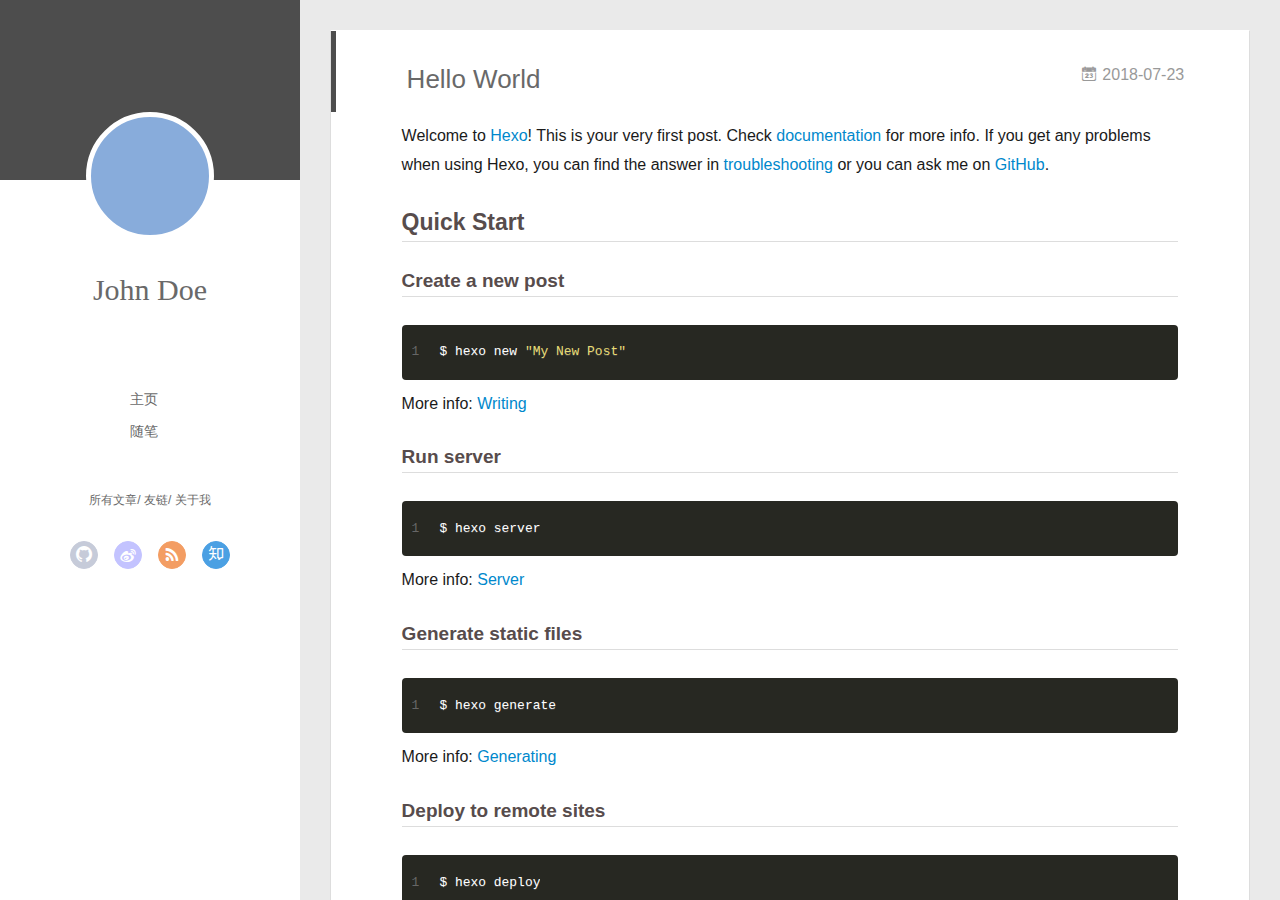
==== index.html @ 3bc2ef0d "Site updated: 2018-07-23 11:01:19" ====
<!DOCTYPE html>
<html>
<head>
  <meta charset="utf-8">
  
  <meta name="renderer" content="webkit">
  <meta http-equiv="X-UA-Compatible" content="IE=edge" >
  <link rel="dns-prefetch" href="http://yoursite.com">
  <title>Hexo</title>
  <meta name="viewport" content="width=device-width, initial-scale=1, maximum-scale=1">
  <meta property="og:type" content="website">
<meta property="og:title" content="Hexo">
<meta property="og:url" content="http://yoursite.com/index.html">
<meta property="og:site_name" content="Hexo">
<meta property="og:locale" content="default">
<meta name="twitter:card" content="summary">
<meta name="twitter:title" content="Hexo">
  
    <link rel="alternative" href="/atom.xml" title="Hexo" type="application/atom+xml">
  
  
    <link rel="icon" href="/favicon.png">
  
  <link rel="stylesheet" type="text/css" href="/./main.0cf68a.css">
  <style type="text/css">
  
    #container.show {
      background: linear-gradient(200deg,#a0cfe4,#e8c37e);
    }
  </style>
  

  

</head>

<body>
  <div id="container" q-class="show:isCtnShow">
    <canvas id="anm-canvas" class="anm-canvas"></canvas>
    <div class="left-col" q-class="show:isShow">
      
<div class="overlay" style="background: #4d4d4d"></div>
<div class="intrude-less">
	<header id="header" class="inner">
		<a href="/" class="profilepic">
			<img src="" class="js-avatar">
		</a>
		<hgroup>
		  <h1 class="header-author"><a href="/">John Doe</a></h1>
		</hgroup>
		

		<nav class="header-menu">
			<ul>
			
				<li><a href="/">主页</a></li>
	        
				<li><a href="/tags/随笔/">随笔</a></li>
	        
			</ul>
		</nav>
		<nav class="header-smart-menu">
    		
    			
    			<a q-on="click: openSlider(e, 'innerArchive')" href="javascript:void(0)">所有文章</a>
    			
            
    			
    			<a q-on="click: openSlider(e, 'friends')" href="javascript:void(0)">友链</a>
    			
            
    			
    			<a q-on="click: openSlider(e, 'aboutme')" href="javascript:void(0)">关于我</a>
    			
            
		</nav>
		<nav class="header-nav">
			<div class="social">
				
					<a class="github" target="_blank" href="#" title="github"><i class="icon-github"></i></a>
		        
					<a class="weibo" target="_blank" href="#" title="weibo"><i class="icon-weibo"></i></a>
		        
					<a class="rss" target="_blank" href="#" title="rss"><i class="icon-rss"></i></a>
		        
					<a class="zhihu" target="_blank" href="#" title="zhihu"><i class="icon-zhihu"></i></a>
		        
			</div>
		</nav>
	</header>		
</div>

    </div>
    <div class="mid-col" q-class="show:isShow,hide:isShow|isFalse">
      
<nav id="mobile-nav">
  	<div class="overlay js-overlay" style="background: #4d4d4d"></div>
	<div class="btnctn js-mobile-btnctn">
  		<div class="slider-trigger list" q-on="click: openSlider(e)"><i class="icon icon-sort"></i></div>
	</div>
	<div class="intrude-less">
		<header id="header" class="inner">
			<div class="profilepic">
				<img src="" class="js-avatar">
			</div>
			<hgroup>
			  <h1 class="header-author js-header-author">John Doe</h1>
			</hgroup>
			
			
			
				
			
				
			
			
			
			<nav class="header-nav">
				<div class="social">
					
						<a class="github" target="_blank" href="#" title="github"><i class="icon-github"></i></a>
			        
						<a class="weibo" target="_blank" href="#" title="weibo"><i class="icon-weibo"></i></a>
			        
						<a class="rss" target="_blank" href="#" title="rss"><i class="icon-rss"></i></a>
			        
						<a class="zhihu" target="_blank" href="#" title="zhihu"><i class="icon-zhihu"></i></a>
			        
				</div>
			</nav>

			<nav class="header-menu js-header-menu">
				<ul style="width: 50%">
				
				
					<li style="width: 50%"><a href="/">主页</a></li>
		        
					<li style="width: 50%"><a href="/tags/随笔/">随笔</a></li>
		        
				</ul>
			</nav>
		</header>				
	</div>
	<div class="mobile-mask" style="display:none" q-show="isShow"></div>
</nav>

      <div id="wrapper" class="body-wrap">
        <div class="menu-l">
          <div class="canvas-wrap">
            <canvas data-colors="#eaeaea" data-sectionHeight="100" data-contentId="js-content" id="myCanvas1" class="anm-canvas"></canvas>
          </div>
          <div id="js-content" class="content-ll">
            
  
    <article id="post-hello-world" class="article article-type-post  article-index" itemscope itemprop="blogPost">
  <div class="article-inner">
    
      <header class="article-header">
        
  
    <h1 itemprop="name">
      <a class="article-title" href="/2018/07/23/hello-world/">Hello World</a>
    </h1>
  

        
        <a href="/2018/07/23/hello-world/" class="archive-article-date">
  	<time datetime="2018-07-23T01:47:04.959Z" itemprop="datePublished"><i class="icon-calendar icon"></i>2018-07-23</time>
</a>
        
      </header>
    
    <div class="article-entry" itemprop="articleBody">
      
        <p>Welcome to <a href="https://hexo.io/" target="_blank" rel="noopener">Hexo</a>! This is your very first post. Check <a href="https://hexo.io/docs/" target="_blank" rel="noopener">documentation</a> for more info. If you get any problems when using Hexo, you can find the answer in <a href="https://hexo.io/docs/troubleshooting.html" target="_blank" rel="noopener">troubleshooting</a> or you can ask me on <a href="https://github.com/hexojs/hexo/issues" target="_blank" rel="noopener">GitHub</a>.</p>
<h2 id="Quick-Start"><a href="#Quick-Start" class="headerlink" title="Quick Start"></a>Quick Start</h2><h3 id="Create-a-new-post"><a href="#Create-a-new-post" class="headerlink" title="Create a new post"></a>Create a new post</h3><figure class="highlight bash"><table><tr><td class="gutter"><pre><span class="line">1</span><br></pre></td><td class="code"><pre><span class="line">$ hexo new <span class="string">"My New Post"</span></span><br></pre></td></tr></table></figure>
<p>More info: <a href="https://hexo.io/docs/writing.html" target="_blank" rel="noopener">Writing</a></p>
<h3 id="Run-server"><a href="#Run-server" class="headerlink" title="Run server"></a>Run server</h3><figure class="highlight bash"><table><tr><td class="gutter"><pre><span class="line">1</span><br></pre></td><td class="code"><pre><span class="line">$ hexo server</span><br></pre></td></tr></table></figure>
<p>More info: <a href="https://hexo.io/docs/server.html" target="_blank" rel="noopener">Server</a></p>
<h3 id="Generate-static-files"><a href="#Generate-static-files" class="headerlink" title="Generate static files"></a>Generate static files</h3><figure class="highlight bash"><table><tr><td class="gutter"><pre><span class="line">1</span><br></pre></td><td class="code"><pre><span class="line">$ hexo generate</span><br></pre></td></tr></table></figure>
<p>More info: <a href="https://hexo.io/docs/generating.html" target="_blank" rel="noopener">Generating</a></p>
<h3 id="Deploy-to-remote-sites"><a href="#Deploy-to-remote-sites" class="headerlink" title="Deploy to remote sites"></a>Deploy to remote sites</h3><figure class="highlight bash"><table><tr><td class="gutter"><pre><span class="line">1</span><br></pre></td><td class="code"><pre><span class="line">$ hexo deploy</span><br></pre></td></tr></table></figure>
<p>More info: <a href="https://hexo.io/docs/deployment.html" target="_blank" rel="noopener">Deployment</a></p>

      

      
    </div>
    <div class="article-info article-info-index">
      
      
      

      
        <p class="article-more-link">
          <a class="article-more-a" href="/2018/07/23/hello-world/">展开全文 >></a>
        </p>
      

      
      <div class="clearfix"></div>
    </div>
  </div>
</article>

<aside class="wrap-side-operation">
    <div class="mod-side-operation">
        
        <div class="jump-container" id="js-jump-container" style="display:none;">
            <a href="javascript:void(0)" class="mod-side-operation__jump-to-top">
                <i class="icon-font icon-back"></i>
            </a>
            <div id="js-jump-plan-container" class="jump-plan-container" style="top: -11px;">
                <i class="icon-font icon-plane jump-plane"></i>
            </div>
        </div>
        
        
    </div>
</aside>




  
  


          </div>
        </div>
      </div>
      <footer id="footer">
  <div class="outer">
    <div id="footer-info">
    	<div class="footer-left">
    		&copy; 2018 John Doe
    	</div>
      	<div class="footer-right">
      		<a href="http://hexo.io/" target="_blank">Hexo</a>  Theme <a href="https://github.com/litten/hexo-theme-yilia" target="_blank">Yilia</a> by Litten
      	</div>
    </div>
  </div>
</footer>
    </div>
    <script>
	var yiliaConfig = {
		mathjax: false,
		isHome: true,
		isPost: false,
		isArchive: false,
		isTag: false,
		isCategory: false,
		open_in_new: false,
		toc_hide_index: true,
		root: "/",
		innerArchive: true,
		showTags: false
	}
</script>

<script>!function(t){function n(e){if(r[e])return r[e].exports;var i=r[e]={exports:{},id:e,loaded:!1};return t[e].call(i.exports,i,i.exports,n),i.loaded=!0,i.exports}var r={};n.m=t,n.c=r,n.p="./",n(0)}([function(t,n,r){r(195),t.exports=r(191)},function(t,n,r){var e=r(3),i=r(52),o=r(27),u=r(28),c=r(53),f="prototype",a=function(t,n,r){var s,l,h,v,p=t&a.F,d=t&a.G,y=t&a.S,g=t&a.P,b=t&a.B,m=d?e:y?e[n]||(e[n]={}):(e[n]||{})[f],x=d?i:i[n]||(i[n]={}),w=x[f]||(x[f]={});d&&(r=n);for(s in r)l=!p&&m&&void 0!==m[s],h=(l?m:r)[s],v=b&&l?c(h,e):g&&"function"==typeof h?c(Function.call,h):h,m&&u(m,s,h,t&a.U),x[s]!=h&&o(x,s,v),g&&w[s]!=h&&(w[s]=h)};e.core=i,a.F=1,a.G=2,a.S=4,a.P=8,a.B=16,a.W=32,a.U=64,a.R=128,t.exports=a},function(t,n,r){var e=r(6);t.exports=function(t){if(!e(t))throw TypeError(t+" is not an object!");return t}},function(t,n){var r=t.exports="undefined"!=typeof window&&window.Math==Math?window:"undefined"!=typeof self&&self.Math==Math?self:Function("return this")();"number"==typeof __g&&(__g=r)},function(t,n){t.exports=function(t){try{return!!t()}catch(t){return!0}}},function(t,n){var r=t.exports="undefined"!=typeof window&&window.Math==Math?window:"undefined"!=typeof self&&self.Math==Math?self:Function("return this")();"number"==typeof __g&&(__g=r)},function(t,n){t.exports=function(t){return"object"==typeof t?null!==t:"function"==typeof t}},function(t,n,r){var e=r(126)("wks"),i=r(76),o=r(3).Symbol,u="function"==typeof o;(t.exports=function(t){return e[t]||(e[t]=u&&o[t]||(u?o:i)("Symbol."+t))}).store=e},function(t,n){var r={}.hasOwnProperty;t.exports=function(t,n){return r.call(t,n)}},function(t,n,r){var e=r(94),i=r(33);t.exports=function(t){return e(i(t))}},function(t,n,r){t.exports=!r(4)(function(){return 7!=Object.defineProperty({},"a",{get:function(){return 7}}).a})},function(t,n,r){var e=r(2),i=r(167),o=r(50),u=Object.defineProperty;n.f=r(10)?Object.defineProperty:function(t,n,r){if(e(t),n=o(n,!0),e(r),i)try{return u(t,n,r)}catch(t){}if("get"in r||"set"in r)throw TypeError("Accessors not supported!");return"value"in r&&(t[n]=r.value),t}},function(t,n,r){t.exports=!r(18)(function(){return 7!=Object.defineProperty({},"a",{get:function(){return 7}}).a})},function(t,n,r){var e=r(14),i=r(22);t.exports=r(12)?function(t,n,r){return e.f(t,n,i(1,r))}:function(t,n,r){return t[n]=r,t}},function(t,n,r){var e=r(20),i=r(58),o=r(42),u=Object.defineProperty;n.f=r(12)?Object.defineProperty:function(t,n,r){if(e(t),n=o(n,!0),e(r),i)try{return u(t,n,r)}catch(t){}if("get"in r||"set"in r)throw TypeError("Accessors not supported!");return"value"in r&&(t[n]=r.value),t}},function(t,n,r){var e=r(40)("wks"),i=r(23),o=r(5).Symbol,u="function"==typeof o;(t.exports=function(t){return e[t]||(e[t]=u&&o[t]||(u?o:i)("Symbol."+t))}).store=e},function(t,n,r){var e=r(67),i=Math.min;t.exports=function(t){return t>0?i(e(t),9007199254740991):0}},function(t,n,r){var e=r(46);t.exports=function(t){return Object(e(t))}},function(t,n){t.exports=function(t){try{return!!t()}catch(t){return!0}}},function(t,n,r){var e=r(63),i=r(34);t.exports=Object.keys||function(t){return e(t,i)}},function(t,n,r){var e=r(21);t.exports=function(t){if(!e(t))throw TypeError(t+" is not an object!");return t}},function(t,n){t.exports=function(t){return"object"==typeof t?null!==t:"function"==typeof t}},function(t,n){t.exports=function(t,n){return{enumerable:!(1&t),configurable:!(2&t),writable:!(4&t),value:n}}},function(t,n){var r=0,e=Math.random();t.exports=function(t){return"Symbol(".concat(void 0===t?"":t,")_",(++r+e).toString(36))}},function(t,n){var r={}.hasOwnProperty;t.exports=function(t,n){return r.call(t,n)}},function(t,n){var r=t.exports={version:"2.4.0"};"number"==typeof __e&&(__e=r)},function(t,n){t.exports=function(t){if("function"!=typeof t)throw TypeError(t+" is not a function!");return t}},function(t,n,r){var e=r(11),i=r(66);t.exports=r(10)?function(t,n,r){return e.f(t,n,i(1,r))}:function(t,n,r){return t[n]=r,t}},function(t,n,r){var e=r(3),i=r(27),o=r(24),u=r(76)("src"),c="toString",f=Function[c],a=(""+f).split(c);r(52).inspectSource=function(t){return f.call(t)},(t.exports=function(t,n,r,c){var f="function"==typeof r;f&&(o(r,"name")||i(r,"name",n)),t[n]!==r&&(f&&(o(r,u)||i(r,u,t[n]?""+t[n]:a.join(String(n)))),t===e?t[n]=r:c?t[n]?t[n]=r:i(t,n,r):(delete t[n],i(t,n,r)))})(Function.prototype,c,function(){return"function"==typeof this&&this[u]||f.call(this)})},function(t,n,r){var e=r(1),i=r(4),o=r(46),u=function(t,n,r,e){var i=String(o(t)),u="<"+n;return""!==r&&(u+=" "+r+'="'+String(e).replace(/"/g,"&quot;")+'"'),u+">"+i+"</"+n+">"};t.exports=function(t,n){var r={};r[t]=n(u),e(e.P+e.F*i(function(){var n=""[t]('"');return n!==n.toLowerCase()||n.split('"').length>3}),"String",r)}},function(t,n,r){var e=r(115),i=r(46);t.exports=function(t){return e(i(t))}},function(t,n,r){var e=r(116),i=r(66),o=r(30),u=r(50),c=r(24),f=r(167),a=Object.getOwnPropertyDescriptor;n.f=r(10)?a:function(t,n){if(t=o(t),n=u(n,!0),f)try{return a(t,n)}catch(t){}if(c(t,n))return i(!e.f.call(t,n),t[n])}},function(t,n,r){var e=r(24),i=r(17),o=r(145)("IE_PROTO"),u=Object.prototype;t.exports=Object.getPrototypeOf||function(t){return t=i(t),e(t,o)?t[o]:"function"==typeof t.constructor&&t instanceof t.constructor?t.constructor.prototype:t instanceof Object?u:null}},function(t,n){t.exports=function(t){if(void 0==t)throw TypeError("Can't call method on  "+t);return t}},function(t,n){t.exports="constructor,hasOwnProperty,isPrototypeOf,propertyIsEnumerable,toLocaleString,toString,valueOf".split(",")},function(t,n){t.exports={}},function(t,n){t.exports=!0},function(t,n){n.f={}.propertyIsEnumerable},function(t,n,r){var e=r(14).f,i=r(8),o=r(15)("toStringTag");t.exports=function(t,n,r){t&&!i(t=r?t:t.prototype,o)&&e(t,o,{configurable:!0,value:n})}},function(t,n,r){var e=r(40)("keys"),i=r(23);t.exports=function(t){return e[t]||(e[t]=i(t))}},function(t,n,r){var e=r(5),i="__core-js_shared__",o=e[i]||(e[i]={});t.exports=function(t){return o[t]||(o[t]={})}},function(t,n){var r=Math.ceil,e=Math.floor;t.exports=function(t){return isNaN(t=+t)?0:(t>0?e:r)(t)}},function(t,n,r){var e=r(21);t.exports=function(t,n){if(!e(t))return t;var r,i;if(n&&"function"==typeof(r=t.toString)&&!e(i=r.call(t)))return i;if("function"==typeof(r=t.valueOf)&&!e(i=r.call(t)))return i;if(!n&&"function"==typeof(r=t.toString)&&!e(i=r.call(t)))return i;throw TypeError("Can't convert object to primitive value")}},function(t,n,r){var e=r(5),i=r(25),o=r(36),u=r(44),c=r(14).f;t.exports=function(t){var n=i.Symbol||(i.Symbol=o?{}:e.Symbol||{});"_"==t.charAt(0)||t in n||c(n,t,{value:u.f(t)})}},function(t,n,r){n.f=r(15)},function(t,n){var r={}.toString;t.exports=function(t){return r.call(t).slice(8,-1)}},function(t,n){t.exports=function(t){if(void 0==t)throw TypeError("Can't call method on  "+t);return t}},function(t,n,r){var e=r(4);t.exports=function(t,n){return!!t&&e(function(){n?t.call(null,function(){},1):t.call(null)})}},function(t,n,r){var e=r(53),i=r(115),o=r(17),u=r(16),c=r(203);t.exports=function(t,n){var r=1==t,f=2==t,a=3==t,s=4==t,l=6==t,h=5==t||l,v=n||c;return function(n,c,p){for(var d,y,g=o(n),b=i(g),m=e(c,p,3),x=u(b.length),w=0,S=r?v(n,x):f?v(n,0):void 0;x>w;w++)if((h||w in b)&&(d=b[w],y=m(d,w,g),t))if(r)S[w]=y;else if(y)switch(t){case 3:return!0;case 5:return d;case 6:return w;case 2:S.push(d)}else if(s)return!1;return l?-1:a||s?s:S}}},function(t,n,r){var e=r(1),i=r(52),o=r(4);t.exports=function(t,n){var r=(i.Object||{})[t]||Object[t],u={};u[t]=n(r),e(e.S+e.F*o(function(){r(1)}),"Object",u)}},function(t,n,r){var e=r(6);t.exports=function(t,n){if(!e(t))return t;var r,i;if(n&&"function"==typeof(r=t.toString)&&!e(i=r.call(t)))return i;if("function"==typeof(r=t.valueOf)&&!e(i=r.call(t)))return i;if(!n&&"function"==typeof(r=t.toString)&&!e(i=r.call(t)))return i;throw TypeError("Can't convert object to primitive value")}},function(t,n,r){var e=r(5),i=r(25),o=r(91),u=r(13),c="prototype",f=function(t,n,r){var a,s,l,h=t&f.F,v=t&f.G,p=t&f.S,d=t&f.P,y=t&f.B,g=t&f.W,b=v?i:i[n]||(i[n]={}),m=b[c],x=v?e:p?e[n]:(e[n]||{})[c];v&&(r=n);for(a in r)(s=!h&&x&&void 0!==x[a])&&a in b||(l=s?x[a]:r[a],b[a]=v&&"function"!=typeof x[a]?r[a]:y&&s?o(l,e):g&&x[a]==l?function(t){var n=function(n,r,e){if(this instanceof t){switch(arguments.length){case 0:return new t;case 1:return new t(n);case 2:return new t(n,r)}return new t(n,r,e)}return t.apply(this,arguments)};return n[c]=t[c],n}(l):d&&"function"==typeof l?o(Function.call,l):l,d&&((b.virtual||(b.virtual={}))[a]=l,t&f.R&&m&&!m[a]&&u(m,a,l)))};f.F=1,f.G=2,f.S=4,f.P=8,f.B=16,f.W=32,f.U=64,f.R=128,t.exports=f},function(t,n){var r=t.exports={version:"2.4.0"};"number"==typeof __e&&(__e=r)},function(t,n,r){var e=r(26);t.exports=function(t,n,r){if(e(t),void 0===n)return t;switch(r){case 1:return function(r){return t.call(n,r)};case 2:return function(r,e){return t.call(n,r,e)};case 3:return function(r,e,i){return t.call(n,r,e,i)}}return function(){return t.apply(n,arguments)}}},function(t,n,r){var e=r(183),i=r(1),o=r(126)("metadata"),u=o.store||(o.store=new(r(186))),c=function(t,n,r){var i=u.get(t);if(!i){if(!r)return;u.set(t,i=new e)}var o=i.get(n);if(!o){if(!r)return;i.set(n,o=new e)}return o},f=function(t,n,r){var e=c(n,r,!1);return void 0!==e&&e.has(t)},a=function(t,n,r){var e=c(n,r,!1);return void 0===e?void 0:e.get(t)},s=function(t,n,r,e){c(r,e,!0).set(t,n)},l=function(t,n){var r=c(t,n,!1),e=[];return r&&r.forEach(function(t,n){e.push(n)}),e},h=function(t){return void 0===t||"symbol"==typeof t?t:String(t)},v=function(t){i(i.S,"Reflect",t)};t.exports={store:u,map:c,has:f,get:a,set:s,keys:l,key:h,exp:v}},function(t,n,r){"use strict";if(r(10)){var e=r(69),i=r(3),o=r(4),u=r(1),c=r(127),f=r(152),a=r(53),s=r(68),l=r(66),h=r(27),v=r(73),p=r(67),d=r(16),y=r(75),g=r(50),b=r(24),m=r(180),x=r(114),w=r(6),S=r(17),_=r(137),O=r(70),E=r(32),P=r(71).f,j=r(154),F=r(76),M=r(7),A=r(48),N=r(117),T=r(146),I=r(155),k=r(80),L=r(123),R=r(74),C=r(130),D=r(160),U=r(11),W=r(31),G=U.f,B=W.f,V=i.RangeError,z=i.TypeError,q=i.Uint8Array,K="ArrayBuffer",J="Shared"+K,Y="BYTES_PER_ELEMENT",H="prototype",$=Array[H],X=f.ArrayBuffer,Q=f.DataView,Z=A(0),tt=A(2),nt=A(3),rt=A(4),et=A(5),it=A(6),ot=N(!0),ut=N(!1),ct=I.values,ft=I.keys,at=I.entries,st=$.lastIndexOf,lt=$.reduce,ht=$.reduceRight,vt=$.join,pt=$.sort,dt=$.slice,yt=$.toString,gt=$.toLocaleString,bt=M("iterator"),mt=M("toStringTag"),xt=F("typed_constructor"),wt=F("def_constructor"),St=c.CONSTR,_t=c.TYPED,Ot=c.VIEW,Et="Wrong length!",Pt=A(1,function(t,n){return Tt(T(t,t[wt]),n)}),jt=o(function(){return 1===new q(new Uint16Array([1]).buffer)[0]}),Ft=!!q&&!!q[H].set&&o(function(){new q(1).set({})}),Mt=function(t,n){if(void 0===t)throw z(Et);var r=+t,e=d(t);if(n&&!m(r,e))throw V(Et);return e},At=function(t,n){var r=p(t);if(r<0||r%n)throw V("Wrong offset!");return r},Nt=function(t){if(w(t)&&_t in t)return t;throw z(t+" is not a typed array!")},Tt=function(t,n){if(!(w(t)&&xt in t))throw z("It is not a typed array constructor!");return new t(n)},It=function(t,n){return kt(T(t,t[wt]),n)},kt=function(t,n){for(var r=0,e=n.length,i=Tt(t,e);e>r;)i[r]=n[r++];return i},Lt=function(t,n,r){G(t,n,{get:function(){return this._d[r]}})},Rt=function(t){var n,r,e,i,o,u,c=S(t),f=arguments.length,s=f>1?arguments[1]:void 0,l=void 0!==s,h=j(c);if(void 0!=h&&!_(h)){for(u=h.call(c),e=[],n=0;!(o=u.next()).done;n++)e.push(o.value);c=e}for(l&&f>2&&(s=a(s,arguments[2],2)),n=0,r=d(c.length),i=Tt(this,r);r>n;n++)i[n]=l?s(c[n],n):c[n];return i},Ct=function(){for(var t=0,n=arguments.length,r=Tt(this,n);n>t;)r[t]=arguments[t++];return r},Dt=!!q&&o(function(){gt.call(new q(1))}),Ut=function(){return gt.apply(Dt?dt.call(Nt(this)):Nt(this),arguments)},Wt={copyWithin:function(t,n){return D.call(Nt(this),t,n,arguments.length>2?arguments[2]:void 0)},every:function(t){return rt(Nt(this),t,arguments.length>1?arguments[1]:void 0)},fill:function(t){return C.apply(Nt(this),arguments)},filter:function(t){return It(this,tt(Nt(this),t,arguments.length>1?arguments[1]:void 0))},find:function(t){return et(Nt(this),t,arguments.length>1?arguments[1]:void 0)},findIndex:function(t){return it(Nt(this),t,arguments.length>1?arguments[1]:void 0)},forEach:function(t){Z(Nt(this),t,arguments.length>1?arguments[1]:void 0)},indexOf:function(t){return ut(Nt(this),t,arguments.length>1?arguments[1]:void 0)},includes:function(t){return ot(Nt(this),t,arguments.length>1?arguments[1]:void 0)},join:function(t){return vt.apply(Nt(this),arguments)},lastIndexOf:function(t){return st.apply(Nt(this),arguments)},map:function(t){return Pt(Nt(this),t,arguments.length>1?arguments[1]:void 0)},reduce:function(t){return lt.apply(Nt(this),arguments)},reduceRight:function(t){return ht.apply(Nt(this),arguments)},reverse:function(){for(var t,n=this,r=Nt(n).length,e=Math.floor(r/2),i=0;i<e;)t=n[i],n[i++]=n[--r],n[r]=t;return n},some:function(t){return nt(Nt(this),t,arguments.length>1?arguments[1]:void 0)},sort:function(t){return pt.call(Nt(this),t)},subarray:function(t,n){var r=Nt(this),e=r.length,i=y(t,e);return new(T(r,r[wt]))(r.buffer,r.byteOffset+i*r.BYTES_PER_ELEMENT,d((void 0===n?e:y(n,e))-i))}},Gt=function(t,n){return It(this,dt.call(Nt(this),t,n))},Bt=function(t){Nt(this);var n=At(arguments[1],1),r=this.length,e=S(t),i=d(e.length),o=0;if(i+n>r)throw V(Et);for(;o<i;)this[n+o]=e[o++]},Vt={entries:function(){return at.call(Nt(this))},keys:function(){return ft.call(Nt(this))},values:function(){return ct.call(Nt(this))}},zt=function(t,n){return w(t)&&t[_t]&&"symbol"!=typeof n&&n in t&&String(+n)==String(n)},qt=function(t,n){return zt(t,n=g(n,!0))?l(2,t[n]):B(t,n)},Kt=function(t,n,r){return!(zt(t,n=g(n,!0))&&w(r)&&b(r,"value"))||b(r,"get")||b(r,"set")||r.configurable||b(r,"writable")&&!r.writable||b(r,"enumerable")&&!r.enumerable?G(t,n,r):(t[n]=r.value,t)};St||(W.f=qt,U.f=Kt),u(u.S+u.F*!St,"Object",{getOwnPropertyDescriptor:qt,defineProperty:Kt}),o(function(){yt.call({})})&&(yt=gt=function(){return vt.call(this)});var Jt=v({},Wt);v(Jt,Vt),h(Jt,bt,Vt.values),v(Jt,{slice:Gt,set:Bt,constructor:function(){},toString:yt,toLocaleString:Ut}),Lt(Jt,"buffer","b"),Lt(Jt,"byteOffset","o"),Lt(Jt,"byteLength","l"),Lt(Jt,"length","e"),G(Jt,mt,{get:function(){return this[_t]}}),t.exports=function(t,n,r,f){f=!!f;var a=t+(f?"Clamped":"")+"Array",l="Uint8Array"!=a,v="get"+t,p="set"+t,y=i[a],g=y||{},b=y&&E(y),m=!y||!c.ABV,S={},_=y&&y[H],j=function(t,r){var e=t._d;return e.v[v](r*n+e.o,jt)},F=function(t,r,e){var i=t._d;f&&(e=(e=Math.round(e))<0?0:e>255?255:255&e),i.v[p](r*n+i.o,e,jt)},M=function(t,n){G(t,n,{get:function(){return j(this,n)},set:function(t){return F(this,n,t)},enumerable:!0})};m?(y=r(function(t,r,e,i){s(t,y,a,"_d");var o,u,c,f,l=0,v=0;if(w(r)){if(!(r instanceof X||(f=x(r))==K||f==J))return _t in r?kt(y,r):Rt.call(y,r);o=r,v=At(e,n);var p=r.byteLength;if(void 0===i){if(p%n)throw V(Et);if((u=p-v)<0)throw V(Et)}else if((u=d(i)*n)+v>p)throw V(Et);c=u/n}else c=Mt(r,!0),u=c*n,o=new X(u);for(h(t,"_d",{b:o,o:v,l:u,e:c,v:new Q(o)});l<c;)M(t,l++)}),_=y[H]=O(Jt),h(_,"constructor",y)):L(function(t){new y(null),new y(t)},!0)||(y=r(function(t,r,e,i){s(t,y,a);var o;return w(r)?r instanceof X||(o=x(r))==K||o==J?void 0!==i?new g(r,At(e,n),i):void 0!==e?new g(r,At(e,n)):new g(r):_t in r?kt(y,r):Rt.call(y,r):new g(Mt(r,l))}),Z(b!==Function.prototype?P(g).concat(P(b)):P(g),function(t){t in y||h(y,t,g[t])}),y[H]=_,e||(_.constructor=y));var A=_[bt],N=!!A&&("values"==A.name||void 0==A.name),T=Vt.values;h(y,xt,!0),h(_,_t,a),h(_,Ot,!0),h(_,wt,y),(f?new y(1)[mt]==a:mt in _)||G(_,mt,{get:function(){return a}}),S[a]=y,u(u.G+u.W+u.F*(y!=g),S),u(u.S,a,{BYTES_PER_ELEMENT:n,from:Rt,of:Ct}),Y in _||h(_,Y,n),u(u.P,a,Wt),R(a),u(u.P+u.F*Ft,a,{set:Bt}),u(u.P+u.F*!N,a,Vt),u(u.P+u.F*(_.toString!=yt),a,{toString:yt}),u(u.P+u.F*o(function(){new y(1).slice()}),a,{slice:Gt}),u(u.P+u.F*(o(function(){return[1,2].toLocaleString()!=new y([1,2]).toLocaleString()})||!o(function(){_.toLocaleString.call([1,2])})),a,{toLocaleString:Ut}),k[a]=N?A:T,e||N||h(_,bt,T)}}else t.exports=function(){}},function(t,n){var r={}.toString;t.exports=function(t){return r.call(t).slice(8,-1)}},function(t,n,r){var e=r(21),i=r(5).document,o=e(i)&&e(i.createElement);t.exports=function(t){return o?i.createElement(t):{}}},function(t,n,r){t.exports=!r(12)&&!r(18)(function(){return 7!=Object.defineProperty(r(57)("div"),"a",{get:function(){return 7}}).a})},function(t,n,r){"use strict";var e=r(36),i=r(51),o=r(64),u=r(13),c=r(8),f=r(35),a=r(96),s=r(38),l=r(103),h=r(15)("iterator"),v=!([].keys&&"next"in[].keys()),p="keys",d="values",y=function(){return this};t.exports=function(t,n,r,g,b,m,x){a(r,n,g);var w,S,_,O=function(t){if(!v&&t in F)return F[t];switch(t){case p:case d:return function(){return new r(this,t)}}return function(){return new r(this,t)}},E=n+" Iterator",P=b==d,j=!1,F=t.prototype,M=F[h]||F["@@iterator"]||b&&F[b],A=M||O(b),N=b?P?O("entries"):A:void 0,T="Array"==n?F.entries||M:M;if(T&&(_=l(T.call(new t)))!==Object.prototype&&(s(_,E,!0),e||c(_,h)||u(_,h,y)),P&&M&&M.name!==d&&(j=!0,A=function(){return M.call(this)}),e&&!x||!v&&!j&&F[h]||u(F,h,A),f[n]=A,f[E]=y,b)if(w={values:P?A:O(d),keys:m?A:O(p),entries:N},x)for(S in w)S in F||o(F,S,w[S]);else i(i.P+i.F*(v||j),n,w);return w}},function(t,n,r){var e=r(20),i=r(100),o=r(34),u=r(39)("IE_PROTO"),c=function(){},f="prototype",a=function(){var t,n=r(57)("iframe"),e=o.length;for(n.style.display="none",r(93).appendChild(n),n.src="javascript:",t=n.contentWindow.document,t.open(),t.write("<script>document.F=Object<\/script>"),t.close(),a=t.F;e--;)delete a[f][o[e]];return a()};t.exports=Object.create||function(t,n){var r;return null!==t?(c[f]=e(t),r=new c,c[f]=null,r[u]=t):r=a(),void 0===n?r:i(r,n)}},function(t,n,r){var e=r(63),i=r(34).concat("length","prototype");n.f=Object.getOwnPropertyNames||function(t){return e(t,i)}},function(t,n){n.f=Object.getOwnPropertySymbols},function(t,n,r){var e=r(8),i=r(9),o=r(90)(!1),u=r(39)("IE_PROTO");t.exports=function(t,n){var r,c=i(t),f=0,a=[];for(r in c)r!=u&&e(c,r)&&a.push(r);for(;n.length>f;)e(c,r=n[f++])&&(~o(a,r)||a.push(r));return a}},function(t,n,r){t.exports=r(13)},function(t,n,r){var e=r(76)("meta"),i=r(6),o=r(24),u=r(11).f,c=0,f=Object.isExtensible||function(){return!0},a=!r(4)(function(){return f(Object.preventExtensions({}))}),s=function(t){u(t,e,{value:{i:"O"+ ++c,w:{}}})},l=function(t,n){if(!i(t))return"symbol"==typeof t?t:("string"==typeof t?"S":"P")+t;if(!o(t,e)){if(!f(t))return"F";if(!n)return"E";s(t)}return t[e].i},h=function(t,n){if(!o(t,e)){if(!f(t))return!0;if(!n)return!1;s(t)}return t[e].w},v=function(t){return a&&p.NEED&&f(t)&&!o(t,e)&&s(t),t},p=t.exports={KEY:e,NEED:!1,fastKey:l,getWeak:h,onFreeze:v}},function(t,n){t.exports=function(t,n){return{enumerable:!(1&t),configurable:!(2&t),writable:!(4&t),value:n}}},function(t,n){var r=Math.ceil,e=Math.floor;t.exports=function(t){return isNaN(t=+t)?0:(t>0?e:r)(t)}},function(t,n){t.exports=function(t,n,r,e){if(!(t instanceof n)||void 0!==e&&e in t)throw TypeError(r+": incorrect invocation!");return t}},function(t,n){t.exports=!1},function(t,n,r){var e=r(2),i=r(173),o=r(133),u=r(145)("IE_PROTO"),c=function(){},f="prototype",a=function(){var t,n=r(132)("iframe"),e=o.length;for(n.style.display="none",r(135).appendChild(n),n.src="javascript:",t=n.contentWindow.document,t.open(),t.write("<script>document.F=Object<\/script>"),t.close(),a=t.F;e--;)delete a[f][o[e]];return a()};t.exports=Object.create||function(t,n){var r;return null!==t?(c[f]=e(t),r=new c,c[f]=null,r[u]=t):r=a(),void 0===n?r:i(r,n)}},function(t,n,r){var e=r(175),i=r(133).concat("length","prototype");n.f=Object.getOwnPropertyNames||function(t){return e(t,i)}},function(t,n,r){var e=r(175),i=r(133);t.exports=Object.keys||function(t){return e(t,i)}},function(t,n,r){var e=r(28);t.exports=function(t,n,r){for(var i in n)e(t,i,n[i],r);return t}},function(t,n,r){"use strict";var e=r(3),i=r(11),o=r(10),u=r(7)("species");t.exports=function(t){var n=e[t];o&&n&&!n[u]&&i.f(n,u,{configurable:!0,get:function(){return this}})}},function(t,n,r){var e=r(67),i=Math.max,o=Math.min;t.exports=function(t,n){return t=e(t),t<0?i(t+n,0):o(t,n)}},function(t,n){var r=0,e=Math.random();t.exports=function(t){return"Symbol(".concat(void 0===t?"":t,")_",(++r+e).toString(36))}},function(t,n,r){var e=r(33);t.exports=function(t){return Object(e(t))}},function(t,n,r){var e=r(7)("unscopables"),i=Array.prototype;void 0==i[e]&&r(27)(i,e,{}),t.exports=function(t){i[e][t]=!0}},function(t,n,r){var e=r(53),i=r(169),o=r(137),u=r(2),c=r(16),f=r(154),a={},s={},n=t.exports=function(t,n,r,l,h){var v,p,d,y,g=h?function(){return t}:f(t),b=e(r,l,n?2:1),m=0;if("function"!=typeof g)throw TypeError(t+" is not iterable!");if(o(g)){for(v=c(t.length);v>m;m++)if((y=n?b(u(p=t[m])[0],p[1]):b(t[m]))===a||y===s)return y}else for(d=g.call(t);!(p=d.next()).done;)if((y=i(d,b,p.value,n))===a||y===s)return y};n.BREAK=a,n.RETURN=s},function(t,n){t.exports={}},function(t,n,r){var e=r(11).f,i=r(24),o=r(7)("toStringTag");t.exports=function(t,n,r){t&&!i(t=r?t:t.prototype,o)&&e(t,o,{configurable:!0,value:n})}},function(t,n,r){var e=r(1),i=r(46),o=r(4),u=r(150),c="["+u+"]",f="​",a=RegExp("^"+c+c+"*"),s=RegExp(c+c+"*$"),l=function(t,n,r){var i={},c=o(function(){return!!u[t]()||f[t]()!=f}),a=i[t]=c?n(h):u[t];r&&(i[r]=a),e(e.P+e.F*c,"String",i)},h=l.trim=function(t,n){return t=String(i(t)),1&n&&(t=t.replace(a,"")),2&n&&(t=t.replace(s,"")),t};t.exports=l},function(t,n,r){t.exports={default:r(86),__esModule:!0}},function(t,n,r){t.exports={default:r(87),__esModule:!0}},function(t,n,r){"use strict";function e(t){return t&&t.__esModule?t:{default:t}}n.__esModule=!0;var i=r(84),o=e(i),u=r(83),c=e(u),f="function"==typeof c.default&&"symbol"==typeof o.default?function(t){return typeof t}:function(t){return t&&"function"==typeof c.default&&t.constructor===c.default&&t!==c.default.prototype?"symbol":typeof t};n.default="function"==typeof c.default&&"symbol"===f(o.default)?function(t){return void 0===t?"undefined":f(t)}:function(t){return t&&"function"==typeof c.default&&t.constructor===c.default&&t!==c.default.prototype?"symbol":void 0===t?"undefined":f(t)}},function(t,n,r){r(110),r(108),r(111),r(112),t.exports=r(25).Symbol},function(t,n,r){r(109),r(113),t.exports=r(44).f("iterator")},function(t,n){t.exports=function(t){if("function"!=typeof t)throw TypeError(t+" is not a function!");return t}},function(t,n){t.exports=function(){}},function(t,n,r){var e=r(9),i=r(106),o=r(105);t.exports=function(t){return function(n,r,u){var c,f=e(n),a=i(f.length),s=o(u,a);if(t&&r!=r){for(;a>s;)if((c=f[s++])!=c)return!0}else for(;a>s;s++)if((t||s in f)&&f[s]===r)return t||s||0;return!t&&-1}}},function(t,n,r){var e=r(88);t.exports=function(t,n,r){if(e(t),void 0===n)return t;switch(r){case 1:return function(r){return t.call(n,r)};case 2:return function(r,e){return t.call(n,r,e)};case 3:return function(r,e,i){return t.call(n,r,e,i)}}return function(){return t.apply(n,arguments)}}},function(t,n,r){var e=r(19),i=r(62),o=r(37);t.exports=function(t){var n=e(t),r=i.f;if(r)for(var u,c=r(t),f=o.f,a=0;c.length>a;)f.call(t,u=c[a++])&&n.push(u);return n}},function(t,n,r){t.exports=r(5).document&&document.documentElement},function(t,n,r){var e=r(56);t.exports=Object("z").propertyIsEnumerable(0)?Object:function(t){return"String"==e(t)?t.split(""):Object(t)}},function(t,n,r){var e=r(56);t.exports=Array.isArray||function(t){return"Array"==e(t)}},function(t,n,r){"use strict";var e=r(60),i=r(22),o=r(38),u={};r(13)(u,r(15)("iterator"),function(){return this}),t.exports=function(t,n,r){t.prototype=e(u,{next:i(1,r)}),o(t,n+" Iterator")}},function(t,n){t.exports=function(t,n){return{value:n,done:!!t}}},function(t,n,r){var e=r(19),i=r(9);t.exports=function(t,n){for(var r,o=i(t),u=e(o),c=u.length,f=0;c>f;)if(o[r=u[f++]]===n)return r}},function(t,n,r){var e=r(23)("meta"),i=r(21),o=r(8),u=r(14).f,c=0,f=Object.isExtensible||function(){return!0},a=!r(18)(function(){return f(Object.preventExtensions({}))}),s=function(t){u(t,e,{value:{i:"O"+ ++c,w:{}}})},l=function(t,n){if(!i(t))return"symbol"==typeof t?t:("string"==typeof t?"S":"P")+t;if(!o(t,e)){if(!f(t))return"F";if(!n)return"E";s(t)}return t[e].i},h=function(t,n){if(!o(t,e)){if(!f(t))return!0;if(!n)return!1;s(t)}return t[e].w},v=function(t){return a&&p.NEED&&f(t)&&!o(t,e)&&s(t),t},p=t.exports={KEY:e,NEED:!1,fastKey:l,getWeak:h,onFreeze:v}},function(t,n,r){var e=r(14),i=r(20),o=r(19);t.exports=r(12)?Object.defineProperties:function(t,n){i(t);for(var r,u=o(n),c=u.length,f=0;c>f;)e.f(t,r=u[f++],n[r]);return t}},function(t,n,r){var e=r(37),i=r(22),o=r(9),u=r(42),c=r(8),f=r(58),a=Object.getOwnPropertyDescriptor;n.f=r(12)?a:function(t,n){if(t=o(t),n=u(n,!0),f)try{return a(t,n)}catch(t){}if(c(t,n))return i(!e.f.call(t,n),t[n])}},function(t,n,r){var e=r(9),i=r(61).f,o={}.toString,u="object"==typeof window&&window&&Object.getOwnPropertyNames?Object.getOwnPropertyNames(window):[],c=function(t){try{return i(t)}catch(t){return u.slice()}};t.exports.f=function(t){return u&&"[object Window]"==o.call(t)?c(t):i(e(t))}},function(t,n,r){var e=r(8),i=r(77),o=r(39)("IE_PROTO"),u=Object.prototype;t.exports=Object.getPrototypeOf||function(t){return t=i(t),e(t,o)?t[o]:"function"==typeof t.constructor&&t instanceof t.constructor?t.constructor.prototype:t instanceof Object?u:null}},function(t,n,r){var e=r(41),i=r(33);t.exports=function(t){return function(n,r){var o,u,c=String(i(n)),f=e(r),a=c.length;return f<0||f>=a?t?"":void 0:(o=c.charCodeAt(f),o<55296||o>56319||f+1===a||(u=c.charCodeAt(f+1))<56320||u>57343?t?c.charAt(f):o:t?c.slice(f,f+2):u-56320+(o-55296<<10)+65536)}}},function(t,n,r){var e=r(41),i=Math.max,o=Math.min;t.exports=function(t,n){return t=e(t),t<0?i(t+n,0):o(t,n)}},function(t,n,r){var e=r(41),i=Math.min;t.exports=function(t){return t>0?i(e(t),9007199254740991):0}},function(t,n,r){"use strict";var e=r(89),i=r(97),o=r(35),u=r(9);t.exports=r(59)(Array,"Array",function(t,n){this._t=u(t),this._i=0,this._k=n},function(){var t=this._t,n=this._k,r=this._i++;return!t||r>=t.length?(this._t=void 0,i(1)):"keys"==n?i(0,r):"values"==n?i(0,t[r]):i(0,[r,t[r]])},"values"),o.Arguments=o.Array,e("keys"),e("values"),e("entries")},function(t,n){},function(t,n,r){"use strict";var e=r(104)(!0);r(59)(String,"String",function(t){this._t=String(t),this._i=0},function(){var t,n=this._t,r=this._i;return r>=n.length?{value:void 0,done:!0}:(t=e(n,r),this._i+=t.length,{value:t,done:!1})})},function(t,n,r){"use strict";var e=r(5),i=r(8),o=r(12),u=r(51),c=r(64),f=r(99).KEY,a=r(18),s=r(40),l=r(38),h=r(23),v=r(15),p=r(44),d=r(43),y=r(98),g=r(92),b=r(95),m=r(20),x=r(9),w=r(42),S=r(22),_=r(60),O=r(102),E=r(101),P=r(14),j=r(19),F=E.f,M=P.f,A=O.f,N=e.Symbol,T=e.JSON,I=T&&T.stringify,k="prototype",L=v("_hidden"),R=v("toPrimitive"),C={}.propertyIsEnumerable,D=s("symbol-registry"),U=s("symbols"),W=s("op-symbols"),G=Object[k],B="function"==typeof N,V=e.QObject,z=!V||!V[k]||!V[k].findChild,q=o&&a(function(){return 7!=_(M({},"a",{get:function(){return M(this,"a",{value:7}).a}})).a})?function(t,n,r){var e=F(G,n);e&&delete G[n],M(t,n,r),e&&t!==G&&M(G,n,e)}:M,K=function(t){var n=U[t]=_(N[k]);return n._k=t,n},J=B&&"symbol"==typeof N.iterator?function(t){return"symbol"==typeof t}:function(t){return t instanceof N},Y=function(t,n,r){return t===G&&Y(W,n,r),m(t),n=w(n,!0),m(r),i(U,n)?(r.enumerable?(i(t,L)&&t[L][n]&&(t[L][n]=!1),r=_(r,{enumerable:S(0,!1)})):(i(t,L)||M(t,L,S(1,{})),t[L][n]=!0),q(t,n,r)):M(t,n,r)},H=function(t,n){m(t);for(var r,e=g(n=x(n)),i=0,o=e.length;o>i;)Y(t,r=e[i++],n[r]);return t},$=function(t,n){return void 0===n?_(t):H(_(t),n)},X=function(t){var n=C.call(this,t=w(t,!0));return!(this===G&&i(U,t)&&!i(W,t))&&(!(n||!i(this,t)||!i(U,t)||i(this,L)&&this[L][t])||n)},Q=function(t,n){if(t=x(t),n=w(n,!0),t!==G||!i(U,n)||i(W,n)){var r=F(t,n);return!r||!i(U,n)||i(t,L)&&t[L][n]||(r.enumerable=!0),r}},Z=function(t){for(var n,r=A(x(t)),e=[],o=0;r.length>o;)i(U,n=r[o++])||n==L||n==f||e.push(n);return e},tt=function(t){for(var n,r=t===G,e=A(r?W:x(t)),o=[],u=0;e.length>u;)!i(U,n=e[u++])||r&&!i(G,n)||o.push(U[n]);return o};B||(N=function(){if(this instanceof N)throw TypeError("Symbol is not a constructor!");var t=h(arguments.length>0?arguments[0]:void 0),n=function(r){this===G&&n.call(W,r),i(this,L)&&i(this[L],t)&&(this[L][t]=!1),q(this,t,S(1,r))};return o&&z&&q(G,t,{configurable:!0,set:n}),K(t)},c(N[k],"toString",function(){return this._k}),E.f=Q,P.f=Y,r(61).f=O.f=Z,r(37).f=X,r(62).f=tt,o&&!r(36)&&c(G,"propertyIsEnumerable",X,!0),p.f=function(t){return K(v(t))}),u(u.G+u.W+u.F*!B,{Symbol:N});for(var nt="hasInstance,isConcatSpreadable,iterator,match,replace,search,species,split,toPrimitive,toStringTag,unscopables".split(","),rt=0;nt.length>rt;)v(nt[rt++]);for(var nt=j(v.store),rt=0;nt.length>rt;)d(nt[rt++]);u(u.S+u.F*!B,"Symbol",{for:function(t){return i(D,t+="")?D[t]:D[t]=N(t)},keyFor:function(t){if(J(t))return y(D,t);throw TypeError(t+" is not a symbol!")},useSetter:function(){z=!0},useSimple:function(){z=!1}}),u(u.S+u.F*!B,"Object",{create:$,defineProperty:Y,defineProperties:H,getOwnPropertyDescriptor:Q,getOwnPropertyNames:Z,getOwnPropertySymbols:tt}),T&&u(u.S+u.F*(!B||a(function(){var t=N();return"[null]"!=I([t])||"{}"!=I({a:t})||"{}"!=I(Object(t))})),"JSON",{stringify:function(t){if(void 0!==t&&!J(t)){for(var n,r,e=[t],i=1;arguments.length>i;)e.push(arguments[i++]);return n=e[1],"function"==typeof n&&(r=n),!r&&b(n)||(n=function(t,n){if(r&&(n=r.call(this,t,n)),!J(n))return n}),e[1]=n,I.apply(T,e)}}}),N[k][R]||r(13)(N[k],R,N[k].valueOf),l(N,"Symbol"),l(Math,"Math",!0),l(e.JSON,"JSON",!0)},function(t,n,r){r(43)("asyncIterator")},function(t,n,r){r(43)("observable")},function(t,n,r){r(107);for(var e=r(5),i=r(13),o=r(35),u=r(15)("toStringTag"),c=["NodeList","DOMTokenList","MediaList","StyleSheetList","CSSRuleList"],f=0;f<5;f++){var a=c[f],s=e[a],l=s&&s.prototype;l&&!l[u]&&i(l,u,a),o[a]=o.Array}},function(t,n,r){var e=r(45),i=r(7)("toStringTag"),o="Arguments"==e(function(){return arguments}()),u=function(t,n){try{return t[n]}catch(t){}};t.exports=function(t){var n,r,c;return void 0===t?"Undefined":null===t?"Null":"string"==typeof(r=u(n=Object(t),i))?r:o?e(n):"Object"==(c=e(n))&&"function"==typeof n.callee?"Arguments":c}},function(t,n,r){var e=r(45);t.exports=Object("z").propertyIsEnumerable(0)?Object:function(t){return"String"==e(t)?t.split(""):Object(t)}},function(t,n){n.f={}.propertyIsEnumerable},function(t,n,r){var e=r(30),i=r(16),o=r(75);t.exports=function(t){return function(n,r,u){var c,f=e(n),a=i(f.length),s=o(u,a);if(t&&r!=r){for(;a>s;)if((c=f[s++])!=c)return!0}else for(;a>s;s++)if((t||s in f)&&f[s]===r)return t||s||0;return!t&&-1}}},function(t,n,r){"use strict";var e=r(3),i=r(1),o=r(28),u=r(73),c=r(65),f=r(79),a=r(68),s=r(6),l=r(4),h=r(123),v=r(81),p=r(136);t.exports=function(t,n,r,d,y,g){var b=e[t],m=b,x=y?"set":"add",w=m&&m.prototype,S={},_=function(t){var n=w[t];o(w,t,"delete"==t?function(t){return!(g&&!s(t))&&n.call(this,0===t?0:t)}:"has"==t?function(t){return!(g&&!s(t))&&n.call(this,0===t?0:t)}:"get"==t?function(t){return g&&!s(t)?void 0:n.call(this,0===t?0:t)}:"add"==t?function(t){return n.call(this,0===t?0:t),this}:function(t,r){return n.call(this,0===t?0:t,r),this})};if("function"==typeof m&&(g||w.forEach&&!l(function(){(new m).entries().next()}))){var O=new m,E=O[x](g?{}:-0,1)!=O,P=l(function(){O.has(1)}),j=h(function(t){new m(t)}),F=!g&&l(function(){for(var t=new m,n=5;n--;)t[x](n,n);return!t.has(-0)});j||(m=n(function(n,r){a(n,m,t);var e=p(new b,n,m);return void 0!=r&&f(r,y,e[x],e),e}),m.prototype=w,w.constructor=m),(P||F)&&(_("delete"),_("has"),y&&_("get")),(F||E)&&_(x),g&&w.clear&&delete w.clear}else m=d.getConstructor(n,t,y,x),u(m.prototype,r),c.NEED=!0;return v(m,t),S[t]=m,i(i.G+i.W+i.F*(m!=b),S),g||d.setStrong(m,t,y),m}},function(t,n,r){"use strict";var e=r(27),i=r(28),o=r(4),u=r(46),c=r(7);t.exports=function(t,n,r){var f=c(t),a=r(u,f,""[t]),s=a[0],l=a[1];o(function(){var n={};return n[f]=function(){return 7},7!=""[t](n)})&&(i(String.prototype,t,s),e(RegExp.prototype,f,2==n?function(t,n){return l.call(t,this,n)}:function(t){return l.call(t,this)}))}
},function(t,n,r){"use strict";var e=r(2);t.exports=function(){var t=e(this),n="";return t.global&&(n+="g"),t.ignoreCase&&(n+="i"),t.multiline&&(n+="m"),t.unicode&&(n+="u"),t.sticky&&(n+="y"),n}},function(t,n){t.exports=function(t,n,r){var e=void 0===r;switch(n.length){case 0:return e?t():t.call(r);case 1:return e?t(n[0]):t.call(r,n[0]);case 2:return e?t(n[0],n[1]):t.call(r,n[0],n[1]);case 3:return e?t(n[0],n[1],n[2]):t.call(r,n[0],n[1],n[2]);case 4:return e?t(n[0],n[1],n[2],n[3]):t.call(r,n[0],n[1],n[2],n[3])}return t.apply(r,n)}},function(t,n,r){var e=r(6),i=r(45),o=r(7)("match");t.exports=function(t){var n;return e(t)&&(void 0!==(n=t[o])?!!n:"RegExp"==i(t))}},function(t,n,r){var e=r(7)("iterator"),i=!1;try{var o=[7][e]();o.return=function(){i=!0},Array.from(o,function(){throw 2})}catch(t){}t.exports=function(t,n){if(!n&&!i)return!1;var r=!1;try{var o=[7],u=o[e]();u.next=function(){return{done:r=!0}},o[e]=function(){return u},t(o)}catch(t){}return r}},function(t,n,r){t.exports=r(69)||!r(4)(function(){var t=Math.random();__defineSetter__.call(null,t,function(){}),delete r(3)[t]})},function(t,n){n.f=Object.getOwnPropertySymbols},function(t,n,r){var e=r(3),i="__core-js_shared__",o=e[i]||(e[i]={});t.exports=function(t){return o[t]||(o[t]={})}},function(t,n,r){for(var e,i=r(3),o=r(27),u=r(76),c=u("typed_array"),f=u("view"),a=!(!i.ArrayBuffer||!i.DataView),s=a,l=0,h="Int8Array,Uint8Array,Uint8ClampedArray,Int16Array,Uint16Array,Int32Array,Uint32Array,Float32Array,Float64Array".split(",");l<9;)(e=i[h[l++]])?(o(e.prototype,c,!0),o(e.prototype,f,!0)):s=!1;t.exports={ABV:a,CONSTR:s,TYPED:c,VIEW:f}},function(t,n){"use strict";var r={versions:function(){var t=window.navigator.userAgent;return{trident:t.indexOf("Trident")>-1,presto:t.indexOf("Presto")>-1,webKit:t.indexOf("AppleWebKit")>-1,gecko:t.indexOf("Gecko")>-1&&-1==t.indexOf("KHTML"),mobile:!!t.match(/AppleWebKit.*Mobile.*/),ios:!!t.match(/\(i[^;]+;( U;)? CPU.+Mac OS X/),android:t.indexOf("Android")>-1||t.indexOf("Linux")>-1,iPhone:t.indexOf("iPhone")>-1||t.indexOf("Mac")>-1,iPad:t.indexOf("iPad")>-1,webApp:-1==t.indexOf("Safari"),weixin:-1==t.indexOf("MicroMessenger")}}()};t.exports=r},function(t,n,r){"use strict";var e=r(85),i=function(t){return t&&t.__esModule?t:{default:t}}(e),o=function(){function t(t,n,e){return n||e?String.fromCharCode(n||e):r[t]||t}function n(t){return e[t]}var r={"&quot;":'"',"&lt;":"<","&gt;":">","&amp;":"&","&nbsp;":" "},e={};for(var u in r)e[r[u]]=u;return r["&apos;"]="'",e["'"]="&#39;",{encode:function(t){return t?(""+t).replace(/['<> "&]/g,n).replace(/\r?\n/g,"<br/>").replace(/\s/g,"&nbsp;"):""},decode:function(n){return n?(""+n).replace(/<br\s*\/?>/gi,"\n").replace(/&quot;|&lt;|&gt;|&amp;|&nbsp;|&apos;|&#(\d+);|&#(\d+)/g,t).replace(/\u00a0/g," "):""},encodeBase16:function(t){if(!t)return t;t+="";for(var n=[],r=0,e=t.length;e>r;r++)n.push(t.charCodeAt(r).toString(16).toUpperCase());return n.join("")},encodeBase16forJSON:function(t){if(!t)return t;t=t.replace(/[\u4E00-\u9FBF]/gi,function(t){return escape(t).replace("%u","\\u")});for(var n=[],r=0,e=t.length;e>r;r++)n.push(t.charCodeAt(r).toString(16).toUpperCase());return n.join("")},decodeBase16:function(t){if(!t)return t;t+="";for(var n=[],r=0,e=t.length;e>r;r+=2)n.push(String.fromCharCode("0x"+t.slice(r,r+2)));return n.join("")},encodeObject:function(t){if(t instanceof Array)for(var n=0,r=t.length;r>n;n++)t[n]=o.encodeObject(t[n]);else if("object"==(void 0===t?"undefined":(0,i.default)(t)))for(var e in t)t[e]=o.encodeObject(t[e]);else if("string"==typeof t)return o.encode(t);return t},loadScript:function(t){var n=document.createElement("script");document.getElementsByTagName("body")[0].appendChild(n),n.setAttribute("src",t)},addLoadEvent:function(t){var n=window.onload;"function"!=typeof window.onload?window.onload=t:window.onload=function(){n(),t()}}}}();t.exports=o},function(t,n,r){"use strict";var e=r(17),i=r(75),o=r(16);t.exports=function(t){for(var n=e(this),r=o(n.length),u=arguments.length,c=i(u>1?arguments[1]:void 0,r),f=u>2?arguments[2]:void 0,a=void 0===f?r:i(f,r);a>c;)n[c++]=t;return n}},function(t,n,r){"use strict";var e=r(11),i=r(66);t.exports=function(t,n,r){n in t?e.f(t,n,i(0,r)):t[n]=r}},function(t,n,r){var e=r(6),i=r(3).document,o=e(i)&&e(i.createElement);t.exports=function(t){return o?i.createElement(t):{}}},function(t,n){t.exports="constructor,hasOwnProperty,isPrototypeOf,propertyIsEnumerable,toLocaleString,toString,valueOf".split(",")},function(t,n,r){var e=r(7)("match");t.exports=function(t){var n=/./;try{"/./"[t](n)}catch(r){try{return n[e]=!1,!"/./"[t](n)}catch(t){}}return!0}},function(t,n,r){t.exports=r(3).document&&document.documentElement},function(t,n,r){var e=r(6),i=r(144).set;t.exports=function(t,n,r){var o,u=n.constructor;return u!==r&&"function"==typeof u&&(o=u.prototype)!==r.prototype&&e(o)&&i&&i(t,o),t}},function(t,n,r){var e=r(80),i=r(7)("iterator"),o=Array.prototype;t.exports=function(t){return void 0!==t&&(e.Array===t||o[i]===t)}},function(t,n,r){var e=r(45);t.exports=Array.isArray||function(t){return"Array"==e(t)}},function(t,n,r){"use strict";var e=r(70),i=r(66),o=r(81),u={};r(27)(u,r(7)("iterator"),function(){return this}),t.exports=function(t,n,r){t.prototype=e(u,{next:i(1,r)}),o(t,n+" Iterator")}},function(t,n,r){"use strict";var e=r(69),i=r(1),o=r(28),u=r(27),c=r(24),f=r(80),a=r(139),s=r(81),l=r(32),h=r(7)("iterator"),v=!([].keys&&"next"in[].keys()),p="keys",d="values",y=function(){return this};t.exports=function(t,n,r,g,b,m,x){a(r,n,g);var w,S,_,O=function(t){if(!v&&t in F)return F[t];switch(t){case p:case d:return function(){return new r(this,t)}}return function(){return new r(this,t)}},E=n+" Iterator",P=b==d,j=!1,F=t.prototype,M=F[h]||F["@@iterator"]||b&&F[b],A=M||O(b),N=b?P?O("entries"):A:void 0,T="Array"==n?F.entries||M:M;if(T&&(_=l(T.call(new t)))!==Object.prototype&&(s(_,E,!0),e||c(_,h)||u(_,h,y)),P&&M&&M.name!==d&&(j=!0,A=function(){return M.call(this)}),e&&!x||!v&&!j&&F[h]||u(F,h,A),f[n]=A,f[E]=y,b)if(w={values:P?A:O(d),keys:m?A:O(p),entries:N},x)for(S in w)S in F||o(F,S,w[S]);else i(i.P+i.F*(v||j),n,w);return w}},function(t,n){var r=Math.expm1;t.exports=!r||r(10)>22025.465794806718||r(10)<22025.465794806718||-2e-17!=r(-2e-17)?function(t){return 0==(t=+t)?t:t>-1e-6&&t<1e-6?t+t*t/2:Math.exp(t)-1}:r},function(t,n){t.exports=Math.sign||function(t){return 0==(t=+t)||t!=t?t:t<0?-1:1}},function(t,n,r){var e=r(3),i=r(151).set,o=e.MutationObserver||e.WebKitMutationObserver,u=e.process,c=e.Promise,f="process"==r(45)(u);t.exports=function(){var t,n,r,a=function(){var e,i;for(f&&(e=u.domain)&&e.exit();t;){i=t.fn,t=t.next;try{i()}catch(e){throw t?r():n=void 0,e}}n=void 0,e&&e.enter()};if(f)r=function(){u.nextTick(a)};else if(o){var s=!0,l=document.createTextNode("");new o(a).observe(l,{characterData:!0}),r=function(){l.data=s=!s}}else if(c&&c.resolve){var h=c.resolve();r=function(){h.then(a)}}else r=function(){i.call(e,a)};return function(e){var i={fn:e,next:void 0};n&&(n.next=i),t||(t=i,r()),n=i}}},function(t,n,r){var e=r(6),i=r(2),o=function(t,n){if(i(t),!e(n)&&null!==n)throw TypeError(n+": can't set as prototype!")};t.exports={set:Object.setPrototypeOf||("__proto__"in{}?function(t,n,e){try{e=r(53)(Function.call,r(31).f(Object.prototype,"__proto__").set,2),e(t,[]),n=!(t instanceof Array)}catch(t){n=!0}return function(t,r){return o(t,r),n?t.__proto__=r:e(t,r),t}}({},!1):void 0),check:o}},function(t,n,r){var e=r(126)("keys"),i=r(76);t.exports=function(t){return e[t]||(e[t]=i(t))}},function(t,n,r){var e=r(2),i=r(26),o=r(7)("species");t.exports=function(t,n){var r,u=e(t).constructor;return void 0===u||void 0==(r=e(u)[o])?n:i(r)}},function(t,n,r){var e=r(67),i=r(46);t.exports=function(t){return function(n,r){var o,u,c=String(i(n)),f=e(r),a=c.length;return f<0||f>=a?t?"":void 0:(o=c.charCodeAt(f),o<55296||o>56319||f+1===a||(u=c.charCodeAt(f+1))<56320||u>57343?t?c.charAt(f):o:t?c.slice(f,f+2):u-56320+(o-55296<<10)+65536)}}},function(t,n,r){var e=r(122),i=r(46);t.exports=function(t,n,r){if(e(n))throw TypeError("String#"+r+" doesn't accept regex!");return String(i(t))}},function(t,n,r){"use strict";var e=r(67),i=r(46);t.exports=function(t){var n=String(i(this)),r="",o=e(t);if(o<0||o==1/0)throw RangeError("Count can't be negative");for(;o>0;(o>>>=1)&&(n+=n))1&o&&(r+=n);return r}},function(t,n){t.exports="\t\n\v\f\r   ᠎             　\u2028\u2029\ufeff"},function(t,n,r){var e,i,o,u=r(53),c=r(121),f=r(135),a=r(132),s=r(3),l=s.process,h=s.setImmediate,v=s.clearImmediate,p=s.MessageChannel,d=0,y={},g="onreadystatechange",b=function(){var t=+this;if(y.hasOwnProperty(t)){var n=y[t];delete y[t],n()}},m=function(t){b.call(t.data)};h&&v||(h=function(t){for(var n=[],r=1;arguments.length>r;)n.push(arguments[r++]);return y[++d]=function(){c("function"==typeof t?t:Function(t),n)},e(d),d},v=function(t){delete y[t]},"process"==r(45)(l)?e=function(t){l.nextTick(u(b,t,1))}:p?(i=new p,o=i.port2,i.port1.onmessage=m,e=u(o.postMessage,o,1)):s.addEventListener&&"function"==typeof postMessage&&!s.importScripts?(e=function(t){s.postMessage(t+"","*")},s.addEventListener("message",m,!1)):e=g in a("script")?function(t){f.appendChild(a("script"))[g]=function(){f.removeChild(this),b.call(t)}}:function(t){setTimeout(u(b,t,1),0)}),t.exports={set:h,clear:v}},function(t,n,r){"use strict";var e=r(3),i=r(10),o=r(69),u=r(127),c=r(27),f=r(73),a=r(4),s=r(68),l=r(67),h=r(16),v=r(71).f,p=r(11).f,d=r(130),y=r(81),g="ArrayBuffer",b="DataView",m="prototype",x="Wrong length!",w="Wrong index!",S=e[g],_=e[b],O=e.Math,E=e.RangeError,P=e.Infinity,j=S,F=O.abs,M=O.pow,A=O.floor,N=O.log,T=O.LN2,I="buffer",k="byteLength",L="byteOffset",R=i?"_b":I,C=i?"_l":k,D=i?"_o":L,U=function(t,n,r){var e,i,o,u=Array(r),c=8*r-n-1,f=(1<<c)-1,a=f>>1,s=23===n?M(2,-24)-M(2,-77):0,l=0,h=t<0||0===t&&1/t<0?1:0;for(t=F(t),t!=t||t===P?(i=t!=t?1:0,e=f):(e=A(N(t)/T),t*(o=M(2,-e))<1&&(e--,o*=2),t+=e+a>=1?s/o:s*M(2,1-a),t*o>=2&&(e++,o/=2),e+a>=f?(i=0,e=f):e+a>=1?(i=(t*o-1)*M(2,n),e+=a):(i=t*M(2,a-1)*M(2,n),e=0));n>=8;u[l++]=255&i,i/=256,n-=8);for(e=e<<n|i,c+=n;c>0;u[l++]=255&e,e/=256,c-=8);return u[--l]|=128*h,u},W=function(t,n,r){var e,i=8*r-n-1,o=(1<<i)-1,u=o>>1,c=i-7,f=r-1,a=t[f--],s=127&a;for(a>>=7;c>0;s=256*s+t[f],f--,c-=8);for(e=s&(1<<-c)-1,s>>=-c,c+=n;c>0;e=256*e+t[f],f--,c-=8);if(0===s)s=1-u;else{if(s===o)return e?NaN:a?-P:P;e+=M(2,n),s-=u}return(a?-1:1)*e*M(2,s-n)},G=function(t){return t[3]<<24|t[2]<<16|t[1]<<8|t[0]},B=function(t){return[255&t]},V=function(t){return[255&t,t>>8&255]},z=function(t){return[255&t,t>>8&255,t>>16&255,t>>24&255]},q=function(t){return U(t,52,8)},K=function(t){return U(t,23,4)},J=function(t,n,r){p(t[m],n,{get:function(){return this[r]}})},Y=function(t,n,r,e){var i=+r,o=l(i);if(i!=o||o<0||o+n>t[C])throw E(w);var u=t[R]._b,c=o+t[D],f=u.slice(c,c+n);return e?f:f.reverse()},H=function(t,n,r,e,i,o){var u=+r,c=l(u);if(u!=c||c<0||c+n>t[C])throw E(w);for(var f=t[R]._b,a=c+t[D],s=e(+i),h=0;h<n;h++)f[a+h]=s[o?h:n-h-1]},$=function(t,n){s(t,S,g);var r=+n,e=h(r);if(r!=e)throw E(x);return e};if(u.ABV){if(!a(function(){new S})||!a(function(){new S(.5)})){S=function(t){return new j($(this,t))};for(var X,Q=S[m]=j[m],Z=v(j),tt=0;Z.length>tt;)(X=Z[tt++])in S||c(S,X,j[X]);o||(Q.constructor=S)}var nt=new _(new S(2)),rt=_[m].setInt8;nt.setInt8(0,2147483648),nt.setInt8(1,2147483649),!nt.getInt8(0)&&nt.getInt8(1)||f(_[m],{setInt8:function(t,n){rt.call(this,t,n<<24>>24)},setUint8:function(t,n){rt.call(this,t,n<<24>>24)}},!0)}else S=function(t){var n=$(this,t);this._b=d.call(Array(n),0),this[C]=n},_=function(t,n,r){s(this,_,b),s(t,S,b);var e=t[C],i=l(n);if(i<0||i>e)throw E("Wrong offset!");if(r=void 0===r?e-i:h(r),i+r>e)throw E(x);this[R]=t,this[D]=i,this[C]=r},i&&(J(S,k,"_l"),J(_,I,"_b"),J(_,k,"_l"),J(_,L,"_o")),f(_[m],{getInt8:function(t){return Y(this,1,t)[0]<<24>>24},getUint8:function(t){return Y(this,1,t)[0]},getInt16:function(t){var n=Y(this,2,t,arguments[1]);return(n[1]<<8|n[0])<<16>>16},getUint16:function(t){var n=Y(this,2,t,arguments[1]);return n[1]<<8|n[0]},getInt32:function(t){return G(Y(this,4,t,arguments[1]))},getUint32:function(t){return G(Y(this,4,t,arguments[1]))>>>0},getFloat32:function(t){return W(Y(this,4,t,arguments[1]),23,4)},getFloat64:function(t){return W(Y(this,8,t,arguments[1]),52,8)},setInt8:function(t,n){H(this,1,t,B,n)},setUint8:function(t,n){H(this,1,t,B,n)},setInt16:function(t,n){H(this,2,t,V,n,arguments[2])},setUint16:function(t,n){H(this,2,t,V,n,arguments[2])},setInt32:function(t,n){H(this,4,t,z,n,arguments[2])},setUint32:function(t,n){H(this,4,t,z,n,arguments[2])},setFloat32:function(t,n){H(this,4,t,K,n,arguments[2])},setFloat64:function(t,n){H(this,8,t,q,n,arguments[2])}});y(S,g),y(_,b),c(_[m],u.VIEW,!0),n[g]=S,n[b]=_},function(t,n,r){var e=r(3),i=r(52),o=r(69),u=r(182),c=r(11).f;t.exports=function(t){var n=i.Symbol||(i.Symbol=o?{}:e.Symbol||{});"_"==t.charAt(0)||t in n||c(n,t,{value:u.f(t)})}},function(t,n,r){var e=r(114),i=r(7)("iterator"),o=r(80);t.exports=r(52).getIteratorMethod=function(t){if(void 0!=t)return t[i]||t["@@iterator"]||o[e(t)]}},function(t,n,r){"use strict";var e=r(78),i=r(170),o=r(80),u=r(30);t.exports=r(140)(Array,"Array",function(t,n){this._t=u(t),this._i=0,this._k=n},function(){var t=this._t,n=this._k,r=this._i++;return!t||r>=t.length?(this._t=void 0,i(1)):"keys"==n?i(0,r):"values"==n?i(0,t[r]):i(0,[r,t[r]])},"values"),o.Arguments=o.Array,e("keys"),e("values"),e("entries")},function(t,n){function r(t,n){t.classList?t.classList.add(n):t.className+=" "+n}t.exports=r},function(t,n){function r(t,n){if(t.classList)t.classList.remove(n);else{var r=new RegExp("(^|\\b)"+n.split(" ").join("|")+"(\\b|$)","gi");t.className=t.className.replace(r," ")}}t.exports=r},function(t,n){function r(){throw new Error("setTimeout has not been defined")}function e(){throw new Error("clearTimeout has not been defined")}function i(t){if(s===setTimeout)return setTimeout(t,0);if((s===r||!s)&&setTimeout)return s=setTimeout,setTimeout(t,0);try{return s(t,0)}catch(n){try{return s.call(null,t,0)}catch(n){return s.call(this,t,0)}}}function o(t){if(l===clearTimeout)return clearTimeout(t);if((l===e||!l)&&clearTimeout)return l=clearTimeout,clearTimeout(t);try{return l(t)}catch(n){try{return l.call(null,t)}catch(n){return l.call(this,t)}}}function u(){d&&v&&(d=!1,v.length?p=v.concat(p):y=-1,p.length&&c())}function c(){if(!d){var t=i(u);d=!0;for(var n=p.length;n;){for(v=p,p=[];++y<n;)v&&v[y].run();y=-1,n=p.length}v=null,d=!1,o(t)}}function f(t,n){this.fun=t,this.array=n}function a(){}var s,l,h=t.exports={};!function(){try{s="function"==typeof setTimeout?setTimeout:r}catch(t){s=r}try{l="function"==typeof clearTimeout?clearTimeout:e}catch(t){l=e}}();var v,p=[],d=!1,y=-1;h.nextTick=function(t){var n=new Array(arguments.length-1);if(arguments.length>1)for(var r=1;r<arguments.length;r++)n[r-1]=arguments[r];p.push(new f(t,n)),1!==p.length||d||i(c)},f.prototype.run=function(){this.fun.apply(null,this.array)},h.title="browser",h.browser=!0,h.env={},h.argv=[],h.version="",h.versions={},h.on=a,h.addListener=a,h.once=a,h.off=a,h.removeListener=a,h.removeAllListeners=a,h.emit=a,h.prependListener=a,h.prependOnceListener=a,h.listeners=function(t){return[]},h.binding=function(t){throw new Error("process.binding is not supported")},h.cwd=function(){return"/"},h.chdir=function(t){throw new Error("process.chdir is not supported")},h.umask=function(){return 0}},function(t,n,r){var e=r(45);t.exports=function(t,n){if("number"!=typeof t&&"Number"!=e(t))throw TypeError(n);return+t}},function(t,n,r){"use strict";var e=r(17),i=r(75),o=r(16);t.exports=[].copyWithin||function(t,n){var r=e(this),u=o(r.length),c=i(t,u),f=i(n,u),a=arguments.length>2?arguments[2]:void 0,s=Math.min((void 0===a?u:i(a,u))-f,u-c),l=1;for(f<c&&c<f+s&&(l=-1,f+=s-1,c+=s-1);s-- >0;)f in r?r[c]=r[f]:delete r[c],c+=l,f+=l;return r}},function(t,n,r){var e=r(79);t.exports=function(t,n){var r=[];return e(t,!1,r.push,r,n),r}},function(t,n,r){var e=r(26),i=r(17),o=r(115),u=r(16);t.exports=function(t,n,r,c,f){e(n);var a=i(t),s=o(a),l=u(a.length),h=f?l-1:0,v=f?-1:1;if(r<2)for(;;){if(h in s){c=s[h],h+=v;break}if(h+=v,f?h<0:l<=h)throw TypeError("Reduce of empty array with no initial value")}for(;f?h>=0:l>h;h+=v)h in s&&(c=n(c,s[h],h,a));return c}},function(t,n,r){"use strict";var e=r(26),i=r(6),o=r(121),u=[].slice,c={},f=function(t,n,r){if(!(n in c)){for(var e=[],i=0;i<n;i++)e[i]="a["+i+"]";c[n]=Function("F,a","return new F("+e.join(",")+")")}return c[n](t,r)};t.exports=Function.bind||function(t){var n=e(this),r=u.call(arguments,1),c=function(){var e=r.concat(u.call(arguments));return this instanceof c?f(n,e.length,e):o(n,e,t)};return i(n.prototype)&&(c.prototype=n.prototype),c}},function(t,n,r){"use strict";var e=r(11).f,i=r(70),o=r(73),u=r(53),c=r(68),f=r(46),a=r(79),s=r(140),l=r(170),h=r(74),v=r(10),p=r(65).fastKey,d=v?"_s":"size",y=function(t,n){var r,e=p(n);if("F"!==e)return t._i[e];for(r=t._f;r;r=r.n)if(r.k==n)return r};t.exports={getConstructor:function(t,n,r,s){var l=t(function(t,e){c(t,l,n,"_i"),t._i=i(null),t._f=void 0,t._l=void 0,t[d]=0,void 0!=e&&a(e,r,t[s],t)});return o(l.prototype,{clear:function(){for(var t=this,n=t._i,r=t._f;r;r=r.n)r.r=!0,r.p&&(r.p=r.p.n=void 0),delete n[r.i];t._f=t._l=void 0,t[d]=0},delete:function(t){var n=this,r=y(n,t);if(r){var e=r.n,i=r.p;delete n._i[r.i],r.r=!0,i&&(i.n=e),e&&(e.p=i),n._f==r&&(n._f=e),n._l==r&&(n._l=i),n[d]--}return!!r},forEach:function(t){c(this,l,"forEach");for(var n,r=u(t,arguments.length>1?arguments[1]:void 0,3);n=n?n.n:this._f;)for(r(n.v,n.k,this);n&&n.r;)n=n.p},has:function(t){return!!y(this,t)}}),v&&e(l.prototype,"size",{get:function(){return f(this[d])}}),l},def:function(t,n,r){var e,i,o=y(t,n);return o?o.v=r:(t._l=o={i:i=p(n,!0),k:n,v:r,p:e=t._l,n:void 0,r:!1},t._f||(t._f=o),e&&(e.n=o),t[d]++,"F"!==i&&(t._i[i]=o)),t},getEntry:y,setStrong:function(t,n,r){s(t,n,function(t,n){this._t=t,this._k=n,this._l=void 0},function(){for(var t=this,n=t._k,r=t._l;r&&r.r;)r=r.p;return t._t&&(t._l=r=r?r.n:t._t._f)?"keys"==n?l(0,r.k):"values"==n?l(0,r.v):l(0,[r.k,r.v]):(t._t=void 0,l(1))},r?"entries":"values",!r,!0),h(n)}}},function(t,n,r){var e=r(114),i=r(161);t.exports=function(t){return function(){if(e(this)!=t)throw TypeError(t+"#toJSON isn't generic");return i(this)}}},function(t,n,r){"use strict";var e=r(73),i=r(65).getWeak,o=r(2),u=r(6),c=r(68),f=r(79),a=r(48),s=r(24),l=a(5),h=a(6),v=0,p=function(t){return t._l||(t._l=new d)},d=function(){this.a=[]},y=function(t,n){return l(t.a,function(t){return t[0]===n})};d.prototype={get:function(t){var n=y(this,t);if(n)return n[1]},has:function(t){return!!y(this,t)},set:function(t,n){var r=y(this,t);r?r[1]=n:this.a.push([t,n])},delete:function(t){var n=h(this.a,function(n){return n[0]===t});return~n&&this.a.splice(n,1),!!~n}},t.exports={getConstructor:function(t,n,r,o){var a=t(function(t,e){c(t,a,n,"_i"),t._i=v++,t._l=void 0,void 0!=e&&f(e,r,t[o],t)});return e(a.prototype,{delete:function(t){if(!u(t))return!1;var n=i(t);return!0===n?p(this).delete(t):n&&s(n,this._i)&&delete n[this._i]},has:function(t){if(!u(t))return!1;var n=i(t);return!0===n?p(this).has(t):n&&s(n,this._i)}}),a},def:function(t,n,r){var e=i(o(n),!0);return!0===e?p(t).set(n,r):e[t._i]=r,t},ufstore:p}},function(t,n,r){t.exports=!r(10)&&!r(4)(function(){return 7!=Object.defineProperty(r(132)("div"),"a",{get:function(){return 7}}).a})},function(t,n,r){var e=r(6),i=Math.floor;t.exports=function(t){return!e(t)&&isFinite(t)&&i(t)===t}},function(t,n,r){var e=r(2);t.exports=function(t,n,r,i){try{return i?n(e(r)[0],r[1]):n(r)}catch(n){var o=t.return;throw void 0!==o&&e(o.call(t)),n}}},function(t,n){t.exports=function(t,n){return{value:n,done:!!t}}},function(t,n){t.exports=Math.log1p||function(t){return(t=+t)>-1e-8&&t<1e-8?t-t*t/2:Math.log(1+t)}},function(t,n,r){"use strict";var e=r(72),i=r(125),o=r(116),u=r(17),c=r(115),f=Object.assign;t.exports=!f||r(4)(function(){var t={},n={},r=Symbol(),e="abcdefghijklmnopqrst";return t[r]=7,e.split("").forEach(function(t){n[t]=t}),7!=f({},t)[r]||Object.keys(f({},n)).join("")!=e})?function(t,n){for(var r=u(t),f=arguments.length,a=1,s=i.f,l=o.f;f>a;)for(var h,v=c(arguments[a++]),p=s?e(v).concat(s(v)):e(v),d=p.length,y=0;d>y;)l.call(v,h=p[y++])&&(r[h]=v[h]);return r}:f},function(t,n,r){var e=r(11),i=r(2),o=r(72);t.exports=r(10)?Object.defineProperties:function(t,n){i(t);for(var r,u=o(n),c=u.length,f=0;c>f;)e.f(t,r=u[f++],n[r]);return t}},function(t,n,r){var e=r(30),i=r(71).f,o={}.toString,u="object"==typeof window&&window&&Object.getOwnPropertyNames?Object.getOwnPropertyNames(window):[],c=function(t){try{return i(t)}catch(t){return u.slice()}};t.exports.f=function(t){return u&&"[object Window]"==o.call(t)?c(t):i(e(t))}},function(t,n,r){var e=r(24),i=r(30),o=r(117)(!1),u=r(145)("IE_PROTO");t.exports=function(t,n){var r,c=i(t),f=0,a=[];for(r in c)r!=u&&e(c,r)&&a.push(r);for(;n.length>f;)e(c,r=n[f++])&&(~o(a,r)||a.push(r));return a}},function(t,n,r){var e=r(72),i=r(30),o=r(116).f;t.exports=function(t){return function(n){for(var r,u=i(n),c=e(u),f=c.length,a=0,s=[];f>a;)o.call(u,r=c[a++])&&s.push(t?[r,u[r]]:u[r]);return s}}},function(t,n,r){var e=r(71),i=r(125),o=r(2),u=r(3).Reflect;t.exports=u&&u.ownKeys||function(t){var n=e.f(o(t)),r=i.f;return r?n.concat(r(t)):n}},function(t,n,r){var e=r(3).parseFloat,i=r(82).trim;t.exports=1/e(r(150)+"-0")!=-1/0?function(t){var n=i(String(t),3),r=e(n);return 0===r&&"-"==n.charAt(0)?-0:r}:e},function(t,n,r){var e=r(3).parseInt,i=r(82).trim,o=r(150),u=/^[\-+]?0[xX]/;t.exports=8!==e(o+"08")||22!==e(o+"0x16")?function(t,n){var r=i(String(t),3);return e(r,n>>>0||(u.test(r)?16:10))}:e},function(t,n){t.exports=Object.is||function(t,n){return t===n?0!==t||1/t==1/n:t!=t&&n!=n}},function(t,n,r){var e=r(16),i=r(149),o=r(46);t.exports=function(t,n,r,u){var c=String(o(t)),f=c.length,a=void 0===r?" ":String(r),s=e(n);if(s<=f||""==a)return c;var l=s-f,h=i.call(a,Math.ceil(l/a.length));return h.length>l&&(h=h.slice(0,l)),u?h+c:c+h}},function(t,n,r){n.f=r(7)},function(t,n,r){"use strict";var e=r(164);t.exports=r(118)("Map",function(t){return function(){return t(this,arguments.length>0?arguments[0]:void 0)}},{get:function(t){var n=e.getEntry(this,t);return n&&n.v},set:function(t,n){return e.def(this,0===t?0:t,n)}},e,!0)},function(t,n,r){r(10)&&"g"!=/./g.flags&&r(11).f(RegExp.prototype,"flags",{configurable:!0,get:r(120)})},function(t,n,r){"use strict";var e=r(164);t.exports=r(118)("Set",function(t){return function(){return t(this,arguments.length>0?arguments[0]:void 0)}},{add:function(t){return e.def(this,t=0===t?0:t,t)}},e)},function(t,n,r){"use strict";var e,i=r(48)(0),o=r(28),u=r(65),c=r(172),f=r(166),a=r(6),s=u.getWeak,l=Object.isExtensible,h=f.ufstore,v={},p=function(t){return function(){return t(this,arguments.length>0?arguments[0]:void 0)}},d={get:function(t){if(a(t)){var n=s(t);return!0===n?h(this).get(t):n?n[this._i]:void 0}},set:function(t,n){return f.def(this,t,n)}},y=t.exports=r(118)("WeakMap",p,d,f,!0,!0);7!=(new y).set((Object.freeze||Object)(v),7).get(v)&&(e=f.getConstructor(p),c(e.prototype,d),u.NEED=!0,i(["delete","has","get","set"],function(t){var n=y.prototype,r=n[t];o(n,t,function(n,i){if(a(n)&&!l(n)){this._f||(this._f=new e);var o=this._f[t](n,i);return"set"==t?this:o}return r.call(this,n,i)})}))},,,,function(t,n){"use strict";function r(){var t=document.querySelector("#page-nav");if(t&&!document.querySelector("#page-nav .extend.prev")&&(t.innerHTML='<a class="extend prev disabled" rel="prev">&laquo; Prev</a>'+t.innerHTML),t&&!document.querySelector("#page-nav .extend.next")&&(t.innerHTML=t.innerHTML+'<a class="extend next disabled" rel="next">Next &raquo;</a>'),yiliaConfig&&yiliaConfig.open_in_new){document.querySelectorAll(".article-entry a:not(.article-more-a)").forEach(function(t){var n=t.getAttribute("target");n&&""!==n||t.setAttribute("target","_blank")})}if(yiliaConfig&&yiliaConfig.toc_hide_index){document.querySelectorAll(".toc-number").forEach(function(t){t.style.display="none"})}var n=document.querySelector("#js-aboutme");n&&0!==n.length&&(n.innerHTML=n.innerText)}t.exports={init:r}},function(t,n,r){"use strict";function e(t){return t&&t.__esModule?t:{default:t}}function i(t,n){var r=/\/|index.html/g;return t.replace(r,"")===n.replace(r,"")}function o(){for(var t=document.querySelectorAll(".js-header-menu li a"),n=window.location.pathname,r=0,e=t.length;r<e;r++){var o=t[r];i(n,o.getAttribute("href"))&&(0,h.default)(o,"active")}}function u(t){for(var n=t.offsetLeft,r=t.offsetParent;null!==r;)n+=r.offsetLeft,r=r.offsetParent;return n}function c(t){for(var n=t.offsetTop,r=t.offsetParent;null!==r;)n+=r.offsetTop,r=r.offsetParent;return n}function f(t,n,r,e,i){var o=u(t),f=c(t)-n;if(f-r<=i){var a=t.$newDom;a||(a=t.cloneNode(!0),(0,d.default)(t,a),t.$newDom=a,a.style.position="fixed",a.style.top=(r||f)+"px",a.style.left=o+"px",a.style.zIndex=e||2,a.style.width="100%",a.style.color="#fff"),a.style.visibility="visible",t.style.visibility="hidden"}else{t.style.visibility="visible";var s=t.$newDom;s&&(s.style.visibility="hidden")}}function a(){var t=document.querySelector(".js-overlay"),n=document.querySelector(".js-header-menu");f(t,document.body.scrollTop,-63,2,0),f(n,document.body.scrollTop,1,3,0)}function s(){document.querySelector("#container").addEventListener("scroll",function(t){a()}),window.addEventListener("scroll",function(t){a()}),a()}var l=r(156),h=e(l),v=r(157),p=(e(v),r(382)),d=e(p),y=r(128),g=e(y),b=r(190),m=e(b),x=r(129);(function(){g.default.versions.mobile&&window.screen.width<800&&(o(),s())})(),(0,x.addLoadEvent)(function(){m.default.init()}),t.exports={}},,,,function(t,n,r){(function(t){"use strict";function n(t,n,r){t[n]||Object[e](t,n,{writable:!0,configurable:!0,value:r})}if(r(381),r(391),r(198),t._babelPolyfill)throw new Error("only one instance of babel-polyfill is allowed");t._babelPolyfill=!0;var e="defineProperty";n(String.prototype,"padLeft","".padStart),n(String.prototype,"padRight","".padEnd),"pop,reverse,shift,keys,values,entries,indexOf,every,some,forEach,map,filter,find,findIndex,includes,join,slice,concat,push,splice,unshift,sort,lastIndexOf,reduce,reduceRight,copyWithin,fill".split(",").forEach(function(t){[][t]&&n(Array,t,Function.call.bind([][t]))})}).call(n,function(){return this}())},,,function(t,n,r){r(210),t.exports=r(52).RegExp.escape},,,,function(t,n,r){var e=r(6),i=r(138),o=r(7)("species");t.exports=function(t){var n;return i(t)&&(n=t.constructor,"function"!=typeof n||n!==Array&&!i(n.prototype)||(n=void 0),e(n)&&null===(n=n[o])&&(n=void 0)),void 0===n?Array:n}},function(t,n,r){var e=r(202);t.exports=function(t,n){return new(e(t))(n)}},function(t,n,r){"use strict";var e=r(2),i=r(50),o="number";t.exports=function(t){if("string"!==t&&t!==o&&"default"!==t)throw TypeError("Incorrect hint");return i(e(this),t!=o)}},function(t,n,r){var e=r(72),i=r(125),o=r(116);t.exports=function(t){var n=e(t),r=i.f;if(r)for(var u,c=r(t),f=o.f,a=0;c.length>a;)f.call(t,u=c[a++])&&n.push(u);return n}},function(t,n,r){var e=r(72),i=r(30);t.exports=function(t,n){for(var r,o=i(t),u=e(o),c=u.length,f=0;c>f;)if(o[r=u[f++]]===n)return r}},function(t,n,r){"use strict";var e=r(208),i=r(121),o=r(26);t.exports=function(){for(var t=o(this),n=arguments.length,r=Array(n),u=0,c=e._,f=!1;n>u;)(r[u]=arguments[u++])===c&&(f=!0);return function(){var e,o=this,u=arguments.length,a=0,s=0;if(!f&&!u)return i(t,r,o);if(e=r.slice(),f)for(;n>a;a++)e[a]===c&&(e[a]=arguments[s++]);for(;u>s;)e.push(arguments[s++]);return i(t,e,o)}}},function(t,n,r){t.exports=r(3)},function(t,n){t.exports=function(t,n){var r=n===Object(n)?function(t){return n[t]}:n;return function(n){return String(n).replace(t,r)}}},function(t,n,r){var e=r(1),i=r(209)(/[\\^$*+?.()|[\]{}]/g,"\\$&");e(e.S,"RegExp",{escape:function(t){return i(t)}})},function(t,n,r){var e=r(1);e(e.P,"Array",{copyWithin:r(160)}),r(78)("copyWithin")},function(t,n,r){"use strict";var e=r(1),i=r(48)(4);e(e.P+e.F*!r(47)([].every,!0),"Array",{every:function(t){return i(this,t,arguments[1])}})},function(t,n,r){var e=r(1);e(e.P,"Array",{fill:r(130)}),r(78)("fill")},function(t,n,r){"use strict";var e=r(1),i=r(48)(2);e(e.P+e.F*!r(47)([].filter,!0),"Array",{filter:function(t){return i(this,t,arguments[1])}})},function(t,n,r){"use strict";var e=r(1),i=r(48)(6),o="findIndex",u=!0;o in[]&&Array(1)[o](function(){u=!1}),e(e.P+e.F*u,"Array",{findIndex:function(t){return i(this,t,arguments.length>1?arguments[1]:void 0)}}),r(78)(o)},function(t,n,r){"use strict";var e=r(1),i=r(48)(5),o="find",u=!0;o in[]&&Array(1)[o](function(){u=!1}),e(e.P+e.F*u,"Array",{find:function(t){return i(this,t,arguments.length>1?arguments[1]:void 0)}}),r(78)(o)},function(t,n,r){"use strict";var e=r(1),i=r(48)(0),o=r(47)([].forEach,!0);e(e.P+e.F*!o,"Array",{forEach:function(t){return i(this,t,arguments[1])}})},function(t,n,r){"use strict";var e=r(53),i=r(1),o=r(17),u=r(169),c=r(137),f=r(16),a=r(131),s=r(154);i(i.S+i.F*!r(123)(function(t){Array.from(t)}),"Array",{from:function(t){var n,r,i,l,h=o(t),v="function"==typeof this?this:Array,p=arguments.length,d=p>1?arguments[1]:void 0,y=void 0!==d,g=0,b=s(h);if(y&&(d=e(d,p>2?arguments[2]:void 0,2)),void 0==b||v==Array&&c(b))for(n=f(h.length),r=new v(n);n>g;g++)a(r,g,y?d(h[g],g):h[g]);else for(l=b.call(h),r=new v;!(i=l.next()).done;g++)a(r,g,y?u(l,d,[i.value,g],!0):i.value);return r.length=g,r}})},function(t,n,r){"use strict";var e=r(1),i=r(117)(!1),o=[].indexOf,u=!!o&&1/[1].indexOf(1,-0)<0;e(e.P+e.F*(u||!r(47)(o)),"Array",{indexOf:function(t){return u?o.apply(this,arguments)||0:i(this,t,arguments[1])}})},function(t,n,r){var e=r(1);e(e.S,"Array",{isArray:r(138)})},function(t,n,r){"use strict";var e=r(1),i=r(30),o=[].join;e(e.P+e.F*(r(115)!=Object||!r(47)(o)),"Array",{join:function(t){return o.call(i(this),void 0===t?",":t)}})},function(t,n,r){"use strict";var e=r(1),i=r(30),o=r(67),u=r(16),c=[].lastIndexOf,f=!!c&&1/[1].lastIndexOf(1,-0)<0;e(e.P+e.F*(f||!r(47)(c)),"Array",{lastIndexOf:function(t){if(f)return c.apply(this,arguments)||0;var n=i(this),r=u(n.length),e=r-1;for(arguments.length>1&&(e=Math.min(e,o(arguments[1]))),e<0&&(e=r+e);e>=0;e--)if(e in n&&n[e]===t)return e||0;return-1}})},function(t,n,r){"use strict";var e=r(1),i=r(48)(1);e(e.P+e.F*!r(47)([].map,!0),"Array",{map:function(t){return i(this,t,arguments[1])}})},function(t,n,r){"use strict";var e=r(1),i=r(131);e(e.S+e.F*r(4)(function(){function t(){}return!(Array.of.call(t)instanceof t)}),"Array",{of:function(){for(var t=0,n=arguments.length,r=new("function"==typeof this?this:Array)(n);n>t;)i(r,t,arguments[t++]);return r.length=n,r}})},function(t,n,r){"use strict";var e=r(1),i=r(162);e(e.P+e.F*!r(47)([].reduceRight,!0),"Array",{reduceRight:function(t){return i(this,t,arguments.length,arguments[1],!0)}})},function(t,n,r){"use strict";var e=r(1),i=r(162);e(e.P+e.F*!r(47)([].reduce,!0),"Array",{reduce:function(t){return i(this,t,arguments.length,arguments[1],!1)}})},function(t,n,r){"use strict";var e=r(1),i=r(135),o=r(45),u=r(75),c=r(16),f=[].slice;e(e.P+e.F*r(4)(function(){i&&f.call(i)}),"Array",{slice:function(t,n){var r=c(this.length),e=o(this);if(n=void 0===n?r:n,"Array"==e)return f.call(this,t,n);for(var i=u(t,r),a=u(n,r),s=c(a-i),l=Array(s),h=0;h<s;h++)l[h]="String"==e?this.charAt(i+h):this[i+h];return l}})},function(t,n,r){"use strict";var e=r(1),i=r(48)(3);e(e.P+e.F*!r(47)([].some,!0),"Array",{some:function(t){return i(this,t,arguments[1])}})},function(t,n,r){"use strict";var e=r(1),i=r(26),o=r(17),u=r(4),c=[].sort,f=[1,2,3];e(e.P+e.F*(u(function(){f.sort(void 0)})||!u(function(){f.sort(null)})||!r(47)(c)),"Array",{sort:function(t){return void 0===t?c.call(o(this)):c.call(o(this),i(t))}})},function(t,n,r){r(74)("Array")},function(t,n,r){var e=r(1);e(e.S,"Date",{now:function(){return(new Date).getTime()}})},function(t,n,r){"use strict";var e=r(1),i=r(4),o=Date.prototype.getTime,u=function(t){return t>9?t:"0"+t};e(e.P+e.F*(i(function(){return"0385-07-25T07:06:39.999Z"!=new Date(-5e13-1).toISOString()})||!i(function(){new Date(NaN).toISOString()})),"Date",{toISOString:function(){
if(!isFinite(o.call(this)))throw RangeError("Invalid time value");var t=this,n=t.getUTCFullYear(),r=t.getUTCMilliseconds(),e=n<0?"-":n>9999?"+":"";return e+("00000"+Math.abs(n)).slice(e?-6:-4)+"-"+u(t.getUTCMonth()+1)+"-"+u(t.getUTCDate())+"T"+u(t.getUTCHours())+":"+u(t.getUTCMinutes())+":"+u(t.getUTCSeconds())+"."+(r>99?r:"0"+u(r))+"Z"}})},function(t,n,r){"use strict";var e=r(1),i=r(17),o=r(50);e(e.P+e.F*r(4)(function(){return null!==new Date(NaN).toJSON()||1!==Date.prototype.toJSON.call({toISOString:function(){return 1}})}),"Date",{toJSON:function(t){var n=i(this),r=o(n);return"number"!=typeof r||isFinite(r)?n.toISOString():null}})},function(t,n,r){var e=r(7)("toPrimitive"),i=Date.prototype;e in i||r(27)(i,e,r(204))},function(t,n,r){var e=Date.prototype,i="Invalid Date",o="toString",u=e[o],c=e.getTime;new Date(NaN)+""!=i&&r(28)(e,o,function(){var t=c.call(this);return t===t?u.call(this):i})},function(t,n,r){var e=r(1);e(e.P,"Function",{bind:r(163)})},function(t,n,r){"use strict";var e=r(6),i=r(32),o=r(7)("hasInstance"),u=Function.prototype;o in u||r(11).f(u,o,{value:function(t){if("function"!=typeof this||!e(t))return!1;if(!e(this.prototype))return t instanceof this;for(;t=i(t);)if(this.prototype===t)return!0;return!1}})},function(t,n,r){var e=r(11).f,i=r(66),o=r(24),u=Function.prototype,c="name",f=Object.isExtensible||function(){return!0};c in u||r(10)&&e(u,c,{configurable:!0,get:function(){try{var t=this,n=(""+t).match(/^\s*function ([^ (]*)/)[1];return o(t,c)||!f(t)||e(t,c,i(5,n)),n}catch(t){return""}}})},function(t,n,r){var e=r(1),i=r(171),o=Math.sqrt,u=Math.acosh;e(e.S+e.F*!(u&&710==Math.floor(u(Number.MAX_VALUE))&&u(1/0)==1/0),"Math",{acosh:function(t){return(t=+t)<1?NaN:t>94906265.62425156?Math.log(t)+Math.LN2:i(t-1+o(t-1)*o(t+1))}})},function(t,n,r){function e(t){return isFinite(t=+t)&&0!=t?t<0?-e(-t):Math.log(t+Math.sqrt(t*t+1)):t}var i=r(1),o=Math.asinh;i(i.S+i.F*!(o&&1/o(0)>0),"Math",{asinh:e})},function(t,n,r){var e=r(1),i=Math.atanh;e(e.S+e.F*!(i&&1/i(-0)<0),"Math",{atanh:function(t){return 0==(t=+t)?t:Math.log((1+t)/(1-t))/2}})},function(t,n,r){var e=r(1),i=r(142);e(e.S,"Math",{cbrt:function(t){return i(t=+t)*Math.pow(Math.abs(t),1/3)}})},function(t,n,r){var e=r(1);e(e.S,"Math",{clz32:function(t){return(t>>>=0)?31-Math.floor(Math.log(t+.5)*Math.LOG2E):32}})},function(t,n,r){var e=r(1),i=Math.exp;e(e.S,"Math",{cosh:function(t){return(i(t=+t)+i(-t))/2}})},function(t,n,r){var e=r(1),i=r(141);e(e.S+e.F*(i!=Math.expm1),"Math",{expm1:i})},function(t,n,r){var e=r(1),i=r(142),o=Math.pow,u=o(2,-52),c=o(2,-23),f=o(2,127)*(2-c),a=o(2,-126),s=function(t){return t+1/u-1/u};e(e.S,"Math",{fround:function(t){var n,r,e=Math.abs(t),o=i(t);return e<a?o*s(e/a/c)*a*c:(n=(1+c/u)*e,r=n-(n-e),r>f||r!=r?o*(1/0):o*r)}})},function(t,n,r){var e=r(1),i=Math.abs;e(e.S,"Math",{hypot:function(t,n){for(var r,e,o=0,u=0,c=arguments.length,f=0;u<c;)r=i(arguments[u++]),f<r?(e=f/r,o=o*e*e+1,f=r):r>0?(e=r/f,o+=e*e):o+=r;return f===1/0?1/0:f*Math.sqrt(o)}})},function(t,n,r){var e=r(1),i=Math.imul;e(e.S+e.F*r(4)(function(){return-5!=i(4294967295,5)||2!=i.length}),"Math",{imul:function(t,n){var r=65535,e=+t,i=+n,o=r&e,u=r&i;return 0|o*u+((r&e>>>16)*u+o*(r&i>>>16)<<16>>>0)}})},function(t,n,r){var e=r(1);e(e.S,"Math",{log10:function(t){return Math.log(t)/Math.LN10}})},function(t,n,r){var e=r(1);e(e.S,"Math",{log1p:r(171)})},function(t,n,r){var e=r(1);e(e.S,"Math",{log2:function(t){return Math.log(t)/Math.LN2}})},function(t,n,r){var e=r(1);e(e.S,"Math",{sign:r(142)})},function(t,n,r){var e=r(1),i=r(141),o=Math.exp;e(e.S+e.F*r(4)(function(){return-2e-17!=!Math.sinh(-2e-17)}),"Math",{sinh:function(t){return Math.abs(t=+t)<1?(i(t)-i(-t))/2:(o(t-1)-o(-t-1))*(Math.E/2)}})},function(t,n,r){var e=r(1),i=r(141),o=Math.exp;e(e.S,"Math",{tanh:function(t){var n=i(t=+t),r=i(-t);return n==1/0?1:r==1/0?-1:(n-r)/(o(t)+o(-t))}})},function(t,n,r){var e=r(1);e(e.S,"Math",{trunc:function(t){return(t>0?Math.floor:Math.ceil)(t)}})},function(t,n,r){"use strict";var e=r(3),i=r(24),o=r(45),u=r(136),c=r(50),f=r(4),a=r(71).f,s=r(31).f,l=r(11).f,h=r(82).trim,v="Number",p=e[v],d=p,y=p.prototype,g=o(r(70)(y))==v,b="trim"in String.prototype,m=function(t){var n=c(t,!1);if("string"==typeof n&&n.length>2){n=b?n.trim():h(n,3);var r,e,i,o=n.charCodeAt(0);if(43===o||45===o){if(88===(r=n.charCodeAt(2))||120===r)return NaN}else if(48===o){switch(n.charCodeAt(1)){case 66:case 98:e=2,i=49;break;case 79:case 111:e=8,i=55;break;default:return+n}for(var u,f=n.slice(2),a=0,s=f.length;a<s;a++)if((u=f.charCodeAt(a))<48||u>i)return NaN;return parseInt(f,e)}}return+n};if(!p(" 0o1")||!p("0b1")||p("+0x1")){p=function(t){var n=arguments.length<1?0:t,r=this;return r instanceof p&&(g?f(function(){y.valueOf.call(r)}):o(r)!=v)?u(new d(m(n)),r,p):m(n)};for(var x,w=r(10)?a(d):"MAX_VALUE,MIN_VALUE,NaN,NEGATIVE_INFINITY,POSITIVE_INFINITY,EPSILON,isFinite,isInteger,isNaN,isSafeInteger,MAX_SAFE_INTEGER,MIN_SAFE_INTEGER,parseFloat,parseInt,isInteger".split(","),S=0;w.length>S;S++)i(d,x=w[S])&&!i(p,x)&&l(p,x,s(d,x));p.prototype=y,y.constructor=p,r(28)(e,v,p)}},function(t,n,r){var e=r(1);e(e.S,"Number",{EPSILON:Math.pow(2,-52)})},function(t,n,r){var e=r(1),i=r(3).isFinite;e(e.S,"Number",{isFinite:function(t){return"number"==typeof t&&i(t)}})},function(t,n,r){var e=r(1);e(e.S,"Number",{isInteger:r(168)})},function(t,n,r){var e=r(1);e(e.S,"Number",{isNaN:function(t){return t!=t}})},function(t,n,r){var e=r(1),i=r(168),o=Math.abs;e(e.S,"Number",{isSafeInteger:function(t){return i(t)&&o(t)<=9007199254740991}})},function(t,n,r){var e=r(1);e(e.S,"Number",{MAX_SAFE_INTEGER:9007199254740991})},function(t,n,r){var e=r(1);e(e.S,"Number",{MIN_SAFE_INTEGER:-9007199254740991})},function(t,n,r){var e=r(1),i=r(178);e(e.S+e.F*(Number.parseFloat!=i),"Number",{parseFloat:i})},function(t,n,r){var e=r(1),i=r(179);e(e.S+e.F*(Number.parseInt!=i),"Number",{parseInt:i})},function(t,n,r){"use strict";var e=r(1),i=r(67),o=r(159),u=r(149),c=1..toFixed,f=Math.floor,a=[0,0,0,0,0,0],s="Number.toFixed: incorrect invocation!",l="0",h=function(t,n){for(var r=-1,e=n;++r<6;)e+=t*a[r],a[r]=e%1e7,e=f(e/1e7)},v=function(t){for(var n=6,r=0;--n>=0;)r+=a[n],a[n]=f(r/t),r=r%t*1e7},p=function(){for(var t=6,n="";--t>=0;)if(""!==n||0===t||0!==a[t]){var r=String(a[t]);n=""===n?r:n+u.call(l,7-r.length)+r}return n},d=function(t,n,r){return 0===n?r:n%2==1?d(t,n-1,r*t):d(t*t,n/2,r)},y=function(t){for(var n=0,r=t;r>=4096;)n+=12,r/=4096;for(;r>=2;)n+=1,r/=2;return n};e(e.P+e.F*(!!c&&("0.000"!==8e-5.toFixed(3)||"1"!==.9.toFixed(0)||"1.25"!==1.255.toFixed(2)||"1000000000000000128"!==(0xde0b6b3a7640080).toFixed(0))||!r(4)(function(){c.call({})})),"Number",{toFixed:function(t){var n,r,e,c,f=o(this,s),a=i(t),g="",b=l;if(a<0||a>20)throw RangeError(s);if(f!=f)return"NaN";if(f<=-1e21||f>=1e21)return String(f);if(f<0&&(g="-",f=-f),f>1e-21)if(n=y(f*d(2,69,1))-69,r=n<0?f*d(2,-n,1):f/d(2,n,1),r*=4503599627370496,(n=52-n)>0){for(h(0,r),e=a;e>=7;)h(1e7,0),e-=7;for(h(d(10,e,1),0),e=n-1;e>=23;)v(1<<23),e-=23;v(1<<e),h(1,1),v(2),b=p()}else h(0,r),h(1<<-n,0),b=p()+u.call(l,a);return a>0?(c=b.length,b=g+(c<=a?"0."+u.call(l,a-c)+b:b.slice(0,c-a)+"."+b.slice(c-a))):b=g+b,b}})},function(t,n,r){"use strict";var e=r(1),i=r(4),o=r(159),u=1..toPrecision;e(e.P+e.F*(i(function(){return"1"!==u.call(1,void 0)})||!i(function(){u.call({})})),"Number",{toPrecision:function(t){var n=o(this,"Number#toPrecision: incorrect invocation!");return void 0===t?u.call(n):u.call(n,t)}})},function(t,n,r){var e=r(1);e(e.S+e.F,"Object",{assign:r(172)})},function(t,n,r){var e=r(1);e(e.S,"Object",{create:r(70)})},function(t,n,r){var e=r(1);e(e.S+e.F*!r(10),"Object",{defineProperties:r(173)})},function(t,n,r){var e=r(1);e(e.S+e.F*!r(10),"Object",{defineProperty:r(11).f})},function(t,n,r){var e=r(6),i=r(65).onFreeze;r(49)("freeze",function(t){return function(n){return t&&e(n)?t(i(n)):n}})},function(t,n,r){var e=r(30),i=r(31).f;r(49)("getOwnPropertyDescriptor",function(){return function(t,n){return i(e(t),n)}})},function(t,n,r){r(49)("getOwnPropertyNames",function(){return r(174).f})},function(t,n,r){var e=r(17),i=r(32);r(49)("getPrototypeOf",function(){return function(t){return i(e(t))}})},function(t,n,r){var e=r(6);r(49)("isExtensible",function(t){return function(n){return!!e(n)&&(!t||t(n))}})},function(t,n,r){var e=r(6);r(49)("isFrozen",function(t){return function(n){return!e(n)||!!t&&t(n)}})},function(t,n,r){var e=r(6);r(49)("isSealed",function(t){return function(n){return!e(n)||!!t&&t(n)}})},function(t,n,r){var e=r(1);e(e.S,"Object",{is:r(180)})},function(t,n,r){var e=r(17),i=r(72);r(49)("keys",function(){return function(t){return i(e(t))}})},function(t,n,r){var e=r(6),i=r(65).onFreeze;r(49)("preventExtensions",function(t){return function(n){return t&&e(n)?t(i(n)):n}})},function(t,n,r){var e=r(6),i=r(65).onFreeze;r(49)("seal",function(t){return function(n){return t&&e(n)?t(i(n)):n}})},function(t,n,r){var e=r(1);e(e.S,"Object",{setPrototypeOf:r(144).set})},function(t,n,r){"use strict";var e=r(114),i={};i[r(7)("toStringTag")]="z",i+""!="[object z]"&&r(28)(Object.prototype,"toString",function(){return"[object "+e(this)+"]"},!0)},function(t,n,r){var e=r(1),i=r(178);e(e.G+e.F*(parseFloat!=i),{parseFloat:i})},function(t,n,r){var e=r(1),i=r(179);e(e.G+e.F*(parseInt!=i),{parseInt:i})},function(t,n,r){"use strict";var e,i,o,u=r(69),c=r(3),f=r(53),a=r(114),s=r(1),l=r(6),h=r(26),v=r(68),p=r(79),d=r(146),y=r(151).set,g=r(143)(),b="Promise",m=c.TypeError,x=c.process,w=c[b],x=c.process,S="process"==a(x),_=function(){},O=!!function(){try{var t=w.resolve(1),n=(t.constructor={})[r(7)("species")]=function(t){t(_,_)};return(S||"function"==typeof PromiseRejectionEvent)&&t.then(_)instanceof n}catch(t){}}(),E=function(t,n){return t===n||t===w&&n===o},P=function(t){var n;return!(!l(t)||"function"!=typeof(n=t.then))&&n},j=function(t){return E(w,t)?new F(t):new i(t)},F=i=function(t){var n,r;this.promise=new t(function(t,e){if(void 0!==n||void 0!==r)throw m("Bad Promise constructor");n=t,r=e}),this.resolve=h(n),this.reject=h(r)},M=function(t){try{t()}catch(t){return{error:t}}},A=function(t,n){if(!t._n){t._n=!0;var r=t._c;g(function(){for(var e=t._v,i=1==t._s,o=0;r.length>o;)!function(n){var r,o,u=i?n.ok:n.fail,c=n.resolve,f=n.reject,a=n.domain;try{u?(i||(2==t._h&&I(t),t._h=1),!0===u?r=e:(a&&a.enter(),r=u(e),a&&a.exit()),r===n.promise?f(m("Promise-chain cycle")):(o=P(r))?o.call(r,c,f):c(r)):f(e)}catch(t){f(t)}}(r[o++]);t._c=[],t._n=!1,n&&!t._h&&N(t)})}},N=function(t){y.call(c,function(){var n,r,e,i=t._v;if(T(t)&&(n=M(function(){S?x.emit("unhandledRejection",i,t):(r=c.onunhandledrejection)?r({promise:t,reason:i}):(e=c.console)&&e.error&&e.error("Unhandled promise rejection",i)}),t._h=S||T(t)?2:1),t._a=void 0,n)throw n.error})},T=function(t){if(1==t._h)return!1;for(var n,r=t._a||t._c,e=0;r.length>e;)if(n=r[e++],n.fail||!T(n.promise))return!1;return!0},I=function(t){y.call(c,function(){var n;S?x.emit("rejectionHandled",t):(n=c.onrejectionhandled)&&n({promise:t,reason:t._v})})},k=function(t){var n=this;n._d||(n._d=!0,n=n._w||n,n._v=t,n._s=2,n._a||(n._a=n._c.slice()),A(n,!0))},L=function(t){var n,r=this;if(!r._d){r._d=!0,r=r._w||r;try{if(r===t)throw m("Promise can't be resolved itself");(n=P(t))?g(function(){var e={_w:r,_d:!1};try{n.call(t,f(L,e,1),f(k,e,1))}catch(t){k.call(e,t)}}):(r._v=t,r._s=1,A(r,!1))}catch(t){k.call({_w:r,_d:!1},t)}}};O||(w=function(t){v(this,w,b,"_h"),h(t),e.call(this);try{t(f(L,this,1),f(k,this,1))}catch(t){k.call(this,t)}},e=function(t){this._c=[],this._a=void 0,this._s=0,this._d=!1,this._v=void 0,this._h=0,this._n=!1},e.prototype=r(73)(w.prototype,{then:function(t,n){var r=j(d(this,w));return r.ok="function"!=typeof t||t,r.fail="function"==typeof n&&n,r.domain=S?x.domain:void 0,this._c.push(r),this._a&&this._a.push(r),this._s&&A(this,!1),r.promise},catch:function(t){return this.then(void 0,t)}}),F=function(){var t=new e;this.promise=t,this.resolve=f(L,t,1),this.reject=f(k,t,1)}),s(s.G+s.W+s.F*!O,{Promise:w}),r(81)(w,b),r(74)(b),o=r(52)[b],s(s.S+s.F*!O,b,{reject:function(t){var n=j(this);return(0,n.reject)(t),n.promise}}),s(s.S+s.F*(u||!O),b,{resolve:function(t){if(t instanceof w&&E(t.constructor,this))return t;var n=j(this);return(0,n.resolve)(t),n.promise}}),s(s.S+s.F*!(O&&r(123)(function(t){w.all(t).catch(_)})),b,{all:function(t){var n=this,r=j(n),e=r.resolve,i=r.reject,o=M(function(){var r=[],o=0,u=1;p(t,!1,function(t){var c=o++,f=!1;r.push(void 0),u++,n.resolve(t).then(function(t){f||(f=!0,r[c]=t,--u||e(r))},i)}),--u||e(r)});return o&&i(o.error),r.promise},race:function(t){var n=this,r=j(n),e=r.reject,i=M(function(){p(t,!1,function(t){n.resolve(t).then(r.resolve,e)})});return i&&e(i.error),r.promise}})},function(t,n,r){var e=r(1),i=r(26),o=r(2),u=(r(3).Reflect||{}).apply,c=Function.apply;e(e.S+e.F*!r(4)(function(){u(function(){})}),"Reflect",{apply:function(t,n,r){var e=i(t),f=o(r);return u?u(e,n,f):c.call(e,n,f)}})},function(t,n,r){var e=r(1),i=r(70),o=r(26),u=r(2),c=r(6),f=r(4),a=r(163),s=(r(3).Reflect||{}).construct,l=f(function(){function t(){}return!(s(function(){},[],t)instanceof t)}),h=!f(function(){s(function(){})});e(e.S+e.F*(l||h),"Reflect",{construct:function(t,n){o(t),u(n);var r=arguments.length<3?t:o(arguments[2]);if(h&&!l)return s(t,n,r);if(t==r){switch(n.length){case 0:return new t;case 1:return new t(n[0]);case 2:return new t(n[0],n[1]);case 3:return new t(n[0],n[1],n[2]);case 4:return new t(n[0],n[1],n[2],n[3])}var e=[null];return e.push.apply(e,n),new(a.apply(t,e))}var f=r.prototype,v=i(c(f)?f:Object.prototype),p=Function.apply.call(t,v,n);return c(p)?p:v}})},function(t,n,r){var e=r(11),i=r(1),o=r(2),u=r(50);i(i.S+i.F*r(4)(function(){Reflect.defineProperty(e.f({},1,{value:1}),1,{value:2})}),"Reflect",{defineProperty:function(t,n,r){o(t),n=u(n,!0),o(r);try{return e.f(t,n,r),!0}catch(t){return!1}}})},function(t,n,r){var e=r(1),i=r(31).f,o=r(2);e(e.S,"Reflect",{deleteProperty:function(t,n){var r=i(o(t),n);return!(r&&!r.configurable)&&delete t[n]}})},function(t,n,r){"use strict";var e=r(1),i=r(2),o=function(t){this._t=i(t),this._i=0;var n,r=this._k=[];for(n in t)r.push(n)};r(139)(o,"Object",function(){var t,n=this,r=n._k;do{if(n._i>=r.length)return{value:void 0,done:!0}}while(!((t=r[n._i++])in n._t));return{value:t,done:!1}}),e(e.S,"Reflect",{enumerate:function(t){return new o(t)}})},function(t,n,r){var e=r(31),i=r(1),o=r(2);i(i.S,"Reflect",{getOwnPropertyDescriptor:function(t,n){return e.f(o(t),n)}})},function(t,n,r){var e=r(1),i=r(32),o=r(2);e(e.S,"Reflect",{getPrototypeOf:function(t){return i(o(t))}})},function(t,n,r){function e(t,n){var r,c,s=arguments.length<3?t:arguments[2];return a(t)===s?t[n]:(r=i.f(t,n))?u(r,"value")?r.value:void 0!==r.get?r.get.call(s):void 0:f(c=o(t))?e(c,n,s):void 0}var i=r(31),o=r(32),u=r(24),c=r(1),f=r(6),a=r(2);c(c.S,"Reflect",{get:e})},function(t,n,r){var e=r(1);e(e.S,"Reflect",{has:function(t,n){return n in t}})},function(t,n,r){var e=r(1),i=r(2),o=Object.isExtensible;e(e.S,"Reflect",{isExtensible:function(t){return i(t),!o||o(t)}})},function(t,n,r){var e=r(1);e(e.S,"Reflect",{ownKeys:r(177)})},function(t,n,r){var e=r(1),i=r(2),o=Object.preventExtensions;e(e.S,"Reflect",{preventExtensions:function(t){i(t);try{return o&&o(t),!0}catch(t){return!1}}})},function(t,n,r){var e=r(1),i=r(144);i&&e(e.S,"Reflect",{setPrototypeOf:function(t,n){i.check(t,n);try{return i.set(t,n),!0}catch(t){return!1}}})},function(t,n,r){function e(t,n,r){var f,h,v=arguments.length<4?t:arguments[3],p=o.f(s(t),n);if(!p){if(l(h=u(t)))return e(h,n,r,v);p=a(0)}return c(p,"value")?!(!1===p.writable||!l(v)||(f=o.f(v,n)||a(0),f.value=r,i.f(v,n,f),0)):void 0!==p.set&&(p.set.call(v,r),!0)}var i=r(11),o=r(31),u=r(32),c=r(24),f=r(1),a=r(66),s=r(2),l=r(6);f(f.S,"Reflect",{set:e})},function(t,n,r){var e=r(3),i=r(136),o=r(11).f,u=r(71).f,c=r(122),f=r(120),a=e.RegExp,s=a,l=a.prototype,h=/a/g,v=/a/g,p=new a(h)!==h;if(r(10)&&(!p||r(4)(function(){return v[r(7)("match")]=!1,a(h)!=h||a(v)==v||"/a/i"!=a(h,"i")}))){a=function(t,n){var r=this instanceof a,e=c(t),o=void 0===n;return!r&&e&&t.constructor===a&&o?t:i(p?new s(e&&!o?t.source:t,n):s((e=t instanceof a)?t.source:t,e&&o?f.call(t):n),r?this:l,a)};for(var d=u(s),y=0;d.length>y;)!function(t){t in a||o(a,t,{configurable:!0,get:function(){return s[t]},set:function(n){s[t]=n}})}(d[y++]);l.constructor=a,a.prototype=l,r(28)(e,"RegExp",a)}r(74)("RegExp")},function(t,n,r){r(119)("match",1,function(t,n,r){return[function(r){"use strict";var e=t(this),i=void 0==r?void 0:r[n];return void 0!==i?i.call(r,e):new RegExp(r)[n](String(e))},r]})},function(t,n,r){r(119)("replace",2,function(t,n,r){return[function(e,i){"use strict";var o=t(this),u=void 0==e?void 0:e[n];return void 0!==u?u.call(e,o,i):r.call(String(o),e,i)},r]})},function(t,n,r){r(119)("search",1,function(t,n,r){return[function(r){"use strict";var e=t(this),i=void 0==r?void 0:r[n];return void 0!==i?i.call(r,e):new RegExp(r)[n](String(e))},r]})},function(t,n,r){r(119)("split",2,function(t,n,e){"use strict";var i=r(122),o=e,u=[].push,c="split",f="length",a="lastIndex";if("c"=="abbc"[c](/(b)*/)[1]||4!="test"[c](/(?:)/,-1)[f]||2!="ab"[c](/(?:ab)*/)[f]||4!="."[c](/(.?)(.?)/)[f]||"."[c](/()()/)[f]>1||""[c](/.?/)[f]){var s=void 0===/()??/.exec("")[1];e=function(t,n){var r=String(this);if(void 0===t&&0===n)return[];if(!i(t))return o.call(r,t,n);var e,c,l,h,v,p=[],d=(t.ignoreCase?"i":"")+(t.multiline?"m":"")+(t.unicode?"u":"")+(t.sticky?"y":""),y=0,g=void 0===n?4294967295:n>>>0,b=new RegExp(t.source,d+"g");for(s||(e=new RegExp("^"+b.source+"$(?!\\s)",d));(c=b.exec(r))&&!((l=c.index+c[0][f])>y&&(p.push(r.slice(y,c.index)),!s&&c[f]>1&&c[0].replace(e,function(){for(v=1;v<arguments[f]-2;v++)void 0===arguments[v]&&(c[v]=void 0)}),c[f]>1&&c.index<r[f]&&u.apply(p,c.slice(1)),h=c[0][f],y=l,p[f]>=g));)b[a]===c.index&&b[a]++;return y===r[f]?!h&&b.test("")||p.push(""):p.push(r.slice(y)),p[f]>g?p.slice(0,g):p}}else"0"[c](void 0,0)[f]&&(e=function(t,n){return void 0===t&&0===n?[]:o.call(this,t,n)});return[function(r,i){var o=t(this),u=void 0==r?void 0:r[n];return void 0!==u?u.call(r,o,i):e.call(String(o),r,i)},e]})},function(t,n,r){"use strict";r(184);var e=r(2),i=r(120),o=r(10),u="toString",c=/./[u],f=function(t){r(28)(RegExp.prototype,u,t,!0)};r(4)(function(){return"/a/b"!=c.call({source:"a",flags:"b"})})?f(function(){var t=e(this);return"/".concat(t.source,"/","flags"in t?t.flags:!o&&t instanceof RegExp?i.call(t):void 0)}):c.name!=u&&f(function(){return c.call(this)})},function(t,n,r){"use strict";r(29)("anchor",function(t){return function(n){return t(this,"a","name",n)}})},function(t,n,r){"use strict";r(29)("big",function(t){return function(){return t(this,"big","","")}})},function(t,n,r){"use strict";r(29)("blink",function(t){return function(){return t(this,"blink","","")}})},function(t,n,r){"use strict";r(29)("bold",function(t){return function(){return t(this,"b","","")}})},function(t,n,r){"use strict";var e=r(1),i=r(147)(!1);e(e.P,"String",{codePointAt:function(t){return i(this,t)}})},function(t,n,r){"use strict";var e=r(1),i=r(16),o=r(148),u="endsWith",c=""[u];e(e.P+e.F*r(134)(u),"String",{endsWith:function(t){var n=o(this,t,u),r=arguments.length>1?arguments[1]:void 0,e=i(n.length),f=void 0===r?e:Math.min(i(r),e),a=String(t);return c?c.call(n,a,f):n.slice(f-a.length,f)===a}})},function(t,n,r){"use strict";r(29)("fixed",function(t){return function(){return t(this,"tt","","")}})},function(t,n,r){"use strict";r(29)("fontcolor",function(t){return function(n){return t(this,"font","color",n)}})},function(t,n,r){"use strict";r(29)("fontsize",function(t){return function(n){return t(this,"font","size",n)}})},function(t,n,r){var e=r(1),i=r(75),o=String.fromCharCode,u=String.fromCodePoint;e(e.S+e.F*(!!u&&1!=u.length),"String",{fromCodePoint:function(t){for(var n,r=[],e=arguments.length,u=0;e>u;){if(n=+arguments[u++],i(n,1114111)!==n)throw RangeError(n+" is not a valid code point");r.push(n<65536?o(n):o(55296+((n-=65536)>>10),n%1024+56320))}return r.join("")}})},function(t,n,r){"use strict";var e=r(1),i=r(148),o="includes";e(e.P+e.F*r(134)(o),"String",{includes:function(t){return!!~i(this,t,o).indexOf(t,arguments.length>1?arguments[1]:void 0)}})},function(t,n,r){"use strict";r(29)("italics",function(t){return function(){return t(this,"i","","")}})},function(t,n,r){"use strict";var e=r(147)(!0);r(140)(String,"String",function(t){this._t=String(t),this._i=0},function(){var t,n=this._t,r=this._i;return r>=n.length?{value:void 0,done:!0}:(t=e(n,r),this._i+=t.length,{value:t,done:!1})})},function(t,n,r){"use strict";r(29)("link",function(t){return function(n){return t(this,"a","href",n)}})},function(t,n,r){var e=r(1),i=r(30),o=r(16);e(e.S,"String",{raw:function(t){for(var n=i(t.raw),r=o(n.length),e=arguments.length,u=[],c=0;r>c;)u.push(String(n[c++])),c<e&&u.push(String(arguments[c]));return u.join("")}})},function(t,n,r){var e=r(1);e(e.P,"String",{repeat:r(149)})},function(t,n,r){"use strict";r(29)("small",function(t){return function(){return t(this,"small","","")}})},function(t,n,r){"use strict";var e=r(1),i=r(16),o=r(148),u="startsWith",c=""[u];e(e.P+e.F*r(134)(u),"String",{startsWith:function(t){var n=o(this,t,u),r=i(Math.min(arguments.length>1?arguments[1]:void 0,n.length)),e=String(t);return c?c.call(n,e,r):n.slice(r,r+e.length)===e}})},function(t,n,r){"use strict";r(29)("strike",function(t){return function(){return t(this,"strike","","")}})},function(t,n,r){"use strict";r(29)("sub",function(t){return function(){return t(this,"sub","","")}})},function(t,n,r){"use strict";r(29)("sup",function(t){return function(){return t(this,"sup","","")}})},function(t,n,r){"use strict";r(82)("trim",function(t){return function(){return t(this,3)}})},function(t,n,r){"use strict";var e=r(3),i=r(24),o=r(10),u=r(1),c=r(28),f=r(65).KEY,a=r(4),s=r(126),l=r(81),h=r(76),v=r(7),p=r(182),d=r(153),y=r(206),g=r(205),b=r(138),m=r(2),x=r(30),w=r(50),S=r(66),_=r(70),O=r(174),E=r(31),P=r(11),j=r(72),F=E.f,M=P.f,A=O.f,N=e.Symbol,T=e.JSON,I=T&&T.stringify,k="prototype",L=v("_hidden"),R=v("toPrimitive"),C={}.propertyIsEnumerable,D=s("symbol-registry"),U=s("symbols"),W=s("op-symbols"),G=Object[k],B="function"==typeof N,V=e.QObject,z=!V||!V[k]||!V[k].findChild,q=o&&a(function(){return 7!=_(M({},"a",{get:function(){return M(this,"a",{value:7}).a}})).a})?function(t,n,r){var e=F(G,n);e&&delete G[n],M(t,n,r),e&&t!==G&&M(G,n,e)}:M,K=function(t){var n=U[t]=_(N[k]);return n._k=t,n},J=B&&"symbol"==typeof N.iterator?function(t){return"symbol"==typeof t}:function(t){return t instanceof N},Y=function(t,n,r){return t===G&&Y(W,n,r),m(t),n=w(n,!0),m(r),i(U,n)?(r.enumerable?(i(t,L)&&t[L][n]&&(t[L][n]=!1),r=_(r,{enumerable:S(0,!1)})):(i(t,L)||M(t,L,S(1,{})),t[L][n]=!0),q(t,n,r)):M(t,n,r)},H=function(t,n){m(t);for(var r,e=g(n=x(n)),i=0,o=e.length;o>i;)Y(t,r=e[i++],n[r]);return t},$=function(t,n){return void 0===n?_(t):H(_(t),n)},X=function(t){var n=C.call(this,t=w(t,!0));return!(this===G&&i(U,t)&&!i(W,t))&&(!(n||!i(this,t)||!i(U,t)||i(this,L)&&this[L][t])||n)},Q=function(t,n){if(t=x(t),n=w(n,!0),t!==G||!i(U,n)||i(W,n)){var r=F(t,n);return!r||!i(U,n)||i(t,L)&&t[L][n]||(r.enumerable=!0),r}},Z=function(t){for(var n,r=A(x(t)),e=[],o=0;r.length>o;)i(U,n=r[o++])||n==L||n==f||e.push(n);return e},tt=function(t){for(var n,r=t===G,e=A(r?W:x(t)),o=[],u=0;e.length>u;)!i(U,n=e[u++])||r&&!i(G,n)||o.push(U[n]);return o};B||(N=function(){if(this instanceof N)throw TypeError("Symbol is not a constructor!");var t=h(arguments.length>0?arguments[0]:void 0),n=function(r){this===G&&n.call(W,r),i(this,L)&&i(this[L],t)&&(this[L][t]=!1),q(this,t,S(1,r))};return o&&z&&q(G,t,{configurable:!0,set:n}),K(t)},c(N[k],"toString",function(){return this._k}),E.f=Q,P.f=Y,r(71).f=O.f=Z,r(116).f=X,r(125).f=tt,o&&!r(69)&&c(G,"propertyIsEnumerable",X,!0),p.f=function(t){return K(v(t))}),u(u.G+u.W+u.F*!B,{Symbol:N});for(var nt="hasInstance,isConcatSpreadable,iterator,match,replace,search,species,split,toPrimitive,toStringTag,unscopables".split(","),rt=0;nt.length>rt;)v(nt[rt++]);for(var nt=j(v.store),rt=0;nt.length>rt;)d(nt[rt++]);u(u.S+u.F*!B,"Symbol",{for:function(t){return i(D,t+="")?D[t]:D[t]=N(t)},keyFor:function(t){if(J(t))return y(D,t);throw TypeError(t+" is not a symbol!")},useSetter:function(){z=!0},useSimple:function(){z=!1}}),u(u.S+u.F*!B,"Object",{create:$,defineProperty:Y,defineProperties:H,getOwnPropertyDescriptor:Q,getOwnPropertyNames:Z,getOwnPropertySymbols:tt}),T&&u(u.S+u.F*(!B||a(function(){var t=N();return"[null]"!=I([t])||"{}"!=I({a:t})||"{}"!=I(Object(t))})),"JSON",{stringify:function(t){if(void 0!==t&&!J(t)){for(var n,r,e=[t],i=1;arguments.length>i;)e.push(arguments[i++]);return n=e[1],"function"==typeof n&&(r=n),!r&&b(n)||(n=function(t,n){if(r&&(n=r.call(this,t,n)),!J(n))return n}),e[1]=n,I.apply(T,e)}}}),N[k][R]||r(27)(N[k],R,N[k].valueOf),l(N,"Symbol"),l(Math,"Math",!0),l(e.JSON,"JSON",!0)},function(t,n,r){"use strict";var e=r(1),i=r(127),o=r(152),u=r(2),c=r(75),f=r(16),a=r(6),s=r(3).ArrayBuffer,l=r(146),h=o.ArrayBuffer,v=o.DataView,p=i.ABV&&s.isView,d=h.prototype.slice,y=i.VIEW,g="ArrayBuffer";e(e.G+e.W+e.F*(s!==h),{ArrayBuffer:h}),e(e.S+e.F*!i.CONSTR,g,{isView:function(t){return p&&p(t)||a(t)&&y in t}}),e(e.P+e.U+e.F*r(4)(function(){return!new h(2).slice(1,void 0).byteLength}),g,{slice:function(t,n){if(void 0!==d&&void 0===n)return d.call(u(this),t);for(var r=u(this).byteLength,e=c(t,r),i=c(void 0===n?r:n,r),o=new(l(this,h))(f(i-e)),a=new v(this),s=new v(o),p=0;e<i;)s.setUint8(p++,a.getUint8(e++));return o}}),r(74)(g)},function(t,n,r){var e=r(1);e(e.G+e.W+e.F*!r(127).ABV,{DataView:r(152).DataView})},function(t,n,r){r(55)("Float32",4,function(t){return function(n,r,e){return t(this,n,r,e)}})},function(t,n,r){r(55)("Float64",8,function(t){return function(n,r,e){return t(this,n,r,e)}})},function(t,n,r){r(55)("Int16",2,function(t){return function(n,r,e){return t(this,n,r,e)}})},function(t,n,r){r(55)("Int32",4,function(t){return function(n,r,e){return t(this,n,r,e)}})},function(t,n,r){r(55)("Int8",1,function(t){return function(n,r,e){return t(this,n,r,e)}})},function(t,n,r){r(55)("Uint16",2,function(t){return function(n,r,e){return t(this,n,r,e)}})},function(t,n,r){r(55)("Uint32",4,function(t){return function(n,r,e){return t(this,n,r,e)}})},function(t,n,r){r(55)("Uint8",1,function(t){return function(n,r,e){return t(this,n,r,e)}})},function(t,n,r){r(55)("Uint8",1,function(t){return function(n,r,e){return t(this,n,r,e)}},!0)},function(t,n,r){"use strict";var e=r(166);r(118)("WeakSet",function(t){return function(){return t(this,arguments.length>0?arguments[0]:void 0)}},{add:function(t){return e.def(this,t,!0)}},e,!1,!0)},function(t,n,r){"use strict";var e=r(1),i=r(117)(!0);e(e.P,"Array",{includes:function(t){return i(this,t,arguments.length>1?arguments[1]:void 0)}}),r(78)("includes")},function(t,n,r){var e=r(1),i=r(143)(),o=r(3).process,u="process"==r(45)(o);e(e.G,{asap:function(t){var n=u&&o.domain;i(n?n.bind(t):t)}})},function(t,n,r){var e=r(1),i=r(45);e(e.S,"Error",{isError:function(t){return"Error"===i(t)}})},function(t,n,r){var e=r(1);e(e.P+e.R,"Map",{toJSON:r(165)("Map")})},function(t,n,r){var e=r(1);e(e.S,"Math",{iaddh:function(t,n,r,e){var i=t>>>0,o=n>>>0,u=r>>>0;return o+(e>>>0)+((i&u|(i|u)&~(i+u>>>0))>>>31)|0}})},function(t,n,r){var e=r(1);e(e.S,"Math",{imulh:function(t,n){var r=65535,e=+t,i=+n,o=e&r,u=i&r,c=e>>16,f=i>>16,a=(c*u>>>0)+(o*u>>>16);return c*f+(a>>16)+((o*f>>>0)+(a&r)>>16)}})},function(t,n,r){var e=r(1);e(e.S,"Math",{isubh:function(t,n,r,e){var i=t>>>0,o=n>>>0,u=r>>>0;return o-(e>>>0)-((~i&u|~(i^u)&i-u>>>0)>>>31)|0}})},function(t,n,r){var e=r(1);e(e.S,"Math",{umulh:function(t,n){var r=65535,e=+t,i=+n,o=e&r,u=i&r,c=e>>>16,f=i>>>16,a=(c*u>>>0)+(o*u>>>16);return c*f+(a>>>16)+((o*f>>>0)+(a&r)>>>16)}})},function(t,n,r){"use strict";var e=r(1),i=r(17),o=r(26),u=r(11);r(10)&&e(e.P+r(124),"Object",{__defineGetter__:function(t,n){u.f(i(this),t,{get:o(n),enumerable:!0,configurable:!0})}})},function(t,n,r){"use strict";var e=r(1),i=r(17),o=r(26),u=r(11);r(10)&&e(e.P+r(124),"Object",{__defineSetter__:function(t,n){u.f(i(this),t,{set:o(n),enumerable:!0,configurable:!0})}})},function(t,n,r){var e=r(1),i=r(176)(!0);e(e.S,"Object",{entries:function(t){return i(t)}})},function(t,n,r){var e=r(1),i=r(177),o=r(30),u=r(31),c=r(131);e(e.S,"Object",{getOwnPropertyDescriptors:function(t){for(var n,r=o(t),e=u.f,f=i(r),a={},s=0;f.length>s;)c(a,n=f[s++],e(r,n));return a}})},function(t,n,r){"use strict";var e=r(1),i=r(17),o=r(50),u=r(32),c=r(31).f;r(10)&&e(e.P+r(124),"Object",{__lookupGetter__:function(t){var n,r=i(this),e=o(t,!0);do{if(n=c(r,e))return n.get}while(r=u(r))}})},function(t,n,r){"use strict";var e=r(1),i=r(17),o=r(50),u=r(32),c=r(31).f;r(10)&&e(e.P+r(124),"Object",{__lookupSetter__:function(t){var n,r=i(this),e=o(t,!0);do{if(n=c(r,e))return n.set}while(r=u(r))}})},function(t,n,r){var e=r(1),i=r(176)(!1);e(e.S,"Object",{values:function(t){return i(t)}})},function(t,n,r){"use strict";var e=r(1),i=r(3),o=r(52),u=r(143)(),c=r(7)("observable"),f=r(26),a=r(2),s=r(68),l=r(73),h=r(27),v=r(79),p=v.RETURN,d=function(t){return null==t?void 0:f(t)},y=function(t){var n=t._c;n&&(t._c=void 0,n())},g=function(t){return void 0===t._o},b=function(t){g(t)||(t._o=void 0,y(t))},m=function(t,n){a(t),this._c=void 0,this._o=t,t=new x(this);try{var r=n(t),e=r;null!=r&&("function"==typeof r.unsubscribe?r=function(){e.unsubscribe()}:f(r),this._c=r)}catch(n){return void t.error(n)}g(this)&&y(this)};m.prototype=l({},{unsubscribe:function(){b(this)}});var x=function(t){this._s=t};x.prototype=l({},{next:function(t){var n=this._s;if(!g(n)){var r=n._o;try{var e=d(r.next);if(e)return e.call(r,t)}catch(t){try{b(n)}finally{throw t}}}},error:function(t){var n=this._s;if(g(n))throw t;var r=n._o;n._o=void 0;try{var e=d(r.error);if(!e)throw t;t=e.call(r,t)}catch(t){try{y(n)}finally{throw t}}return y(n),t},complete:function(t){var n=this._s;if(!g(n)){var r=n._o;n._o=void 0;try{var e=d(r.complete);t=e?e.call(r,t):void 0}catch(t){try{y(n)}finally{throw t}}return y(n),t}}});var w=function(t){s(this,w,"Observable","_f")._f=f(t)};l(w.prototype,{subscribe:function(t){return new m(t,this._f)},forEach:function(t){var n=this;return new(o.Promise||i.Promise)(function(r,e){f(t);var i=n.subscribe({next:function(n){try{return t(n)}catch(t){e(t),i.unsubscribe()}},error:e,complete:r})})}}),l(w,{from:function(t){var n="function"==typeof this?this:w,r=d(a(t)[c]);if(r){var e=a(r.call(t));return e.constructor===n?e:new n(function(t){return e.subscribe(t)})}return new n(function(n){var r=!1;return u(function(){if(!r){try{if(v(t,!1,function(t){if(n.next(t),r)return p})===p)return}catch(t){if(r)throw t;return void n.error(t)}n.complete()}}),function(){r=!0}})},of:function(){for(var t=0,n=arguments.length,r=Array(n);t<n;)r[t]=arguments[t++];return new("function"==typeof this?this:w)(function(t){var n=!1;return u(function(){if(!n){for(var e=0;e<r.length;++e)if(t.next(r[e]),n)return;t.complete()}}),function(){n=!0}})}}),h(w.prototype,c,function(){return this}),e(e.G,{Observable:w}),r(74)("Observable")},function(t,n,r){var e=r(54),i=r(2),o=e.key,u=e.set;e.exp({defineMetadata:function(t,n,r,e){u(t,n,i(r),o(e))}})},function(t,n,r){var e=r(54),i=r(2),o=e.key,u=e.map,c=e.store;e.exp({deleteMetadata:function(t,n){var r=arguments.length<3?void 0:o(arguments[2]),e=u(i(n),r,!1);if(void 0===e||!e.delete(t))return!1;if(e.size)return!0;var f=c.get(n);return f.delete(r),!!f.size||c.delete(n)}})},function(t,n,r){var e=r(185),i=r(161),o=r(54),u=r(2),c=r(32),f=o.keys,a=o.key,s=function(t,n){var r=f(t,n),o=c(t);if(null===o)return r;var u=s(o,n);return u.length?r.length?i(new e(r.concat(u))):u:r};o.exp({getMetadataKeys:function(t){return s(u(t),arguments.length<2?void 0:a(arguments[1]))}})},function(t,n,r){var e=r(54),i=r(2),o=r(32),u=e.has,c=e.get,f=e.key,a=function(t,n,r){if(u(t,n,r))return c(t,n,r);var e=o(n);return null!==e?a(t,e,r):void 0};e.exp({getMetadata:function(t,n){return a(t,i(n),arguments.length<3?void 0:f(arguments[2]))}})},function(t,n,r){var e=r(54),i=r(2),o=e.keys,u=e.key;e.exp({getOwnMetadataKeys:function(t){
return o(i(t),arguments.length<2?void 0:u(arguments[1]))}})},function(t,n,r){var e=r(54),i=r(2),o=e.get,u=e.key;e.exp({getOwnMetadata:function(t,n){return o(t,i(n),arguments.length<3?void 0:u(arguments[2]))}})},function(t,n,r){var e=r(54),i=r(2),o=r(32),u=e.has,c=e.key,f=function(t,n,r){if(u(t,n,r))return!0;var e=o(n);return null!==e&&f(t,e,r)};e.exp({hasMetadata:function(t,n){return f(t,i(n),arguments.length<3?void 0:c(arguments[2]))}})},function(t,n,r){var e=r(54),i=r(2),o=e.has,u=e.key;e.exp({hasOwnMetadata:function(t,n){return o(t,i(n),arguments.length<3?void 0:u(arguments[2]))}})},function(t,n,r){var e=r(54),i=r(2),o=r(26),u=e.key,c=e.set;e.exp({metadata:function(t,n){return function(r,e){c(t,n,(void 0!==e?i:o)(r),u(e))}}})},function(t,n,r){var e=r(1);e(e.P+e.R,"Set",{toJSON:r(165)("Set")})},function(t,n,r){"use strict";var e=r(1),i=r(147)(!0);e(e.P,"String",{at:function(t){return i(this,t)}})},function(t,n,r){"use strict";var e=r(1),i=r(46),o=r(16),u=r(122),c=r(120),f=RegExp.prototype,a=function(t,n){this._r=t,this._s=n};r(139)(a,"RegExp String",function(){var t=this._r.exec(this._s);return{value:t,done:null===t}}),e(e.P,"String",{matchAll:function(t){if(i(this),!u(t))throw TypeError(t+" is not a regexp!");var n=String(this),r="flags"in f?String(t.flags):c.call(t),e=new RegExp(t.source,~r.indexOf("g")?r:"g"+r);return e.lastIndex=o(t.lastIndex),new a(e,n)}})},function(t,n,r){"use strict";var e=r(1),i=r(181);e(e.P,"String",{padEnd:function(t){return i(this,t,arguments.length>1?arguments[1]:void 0,!1)}})},function(t,n,r){"use strict";var e=r(1),i=r(181);e(e.P,"String",{padStart:function(t){return i(this,t,arguments.length>1?arguments[1]:void 0,!0)}})},function(t,n,r){"use strict";r(82)("trimLeft",function(t){return function(){return t(this,1)}},"trimStart")},function(t,n,r){"use strict";r(82)("trimRight",function(t){return function(){return t(this,2)}},"trimEnd")},function(t,n,r){r(153)("asyncIterator")},function(t,n,r){r(153)("observable")},function(t,n,r){var e=r(1);e(e.S,"System",{global:r(3)})},function(t,n,r){for(var e=r(155),i=r(28),o=r(3),u=r(27),c=r(80),f=r(7),a=f("iterator"),s=f("toStringTag"),l=c.Array,h=["NodeList","DOMTokenList","MediaList","StyleSheetList","CSSRuleList"],v=0;v<5;v++){var p,d=h[v],y=o[d],g=y&&y.prototype;if(g){g[a]||u(g,a,l),g[s]||u(g,s,d),c[d]=l;for(p in e)g[p]||i(g,p,e[p],!0)}}},function(t,n,r){var e=r(1),i=r(151);e(e.G+e.B,{setImmediate:i.set,clearImmediate:i.clear})},function(t,n,r){var e=r(3),i=r(1),o=r(121),u=r(207),c=e.navigator,f=!!c&&/MSIE .\./.test(c.userAgent),a=function(t){return f?function(n,r){return t(o(u,[].slice.call(arguments,2),"function"==typeof n?n:Function(n)),r)}:t};i(i.G+i.B+i.F*f,{setTimeout:a(e.setTimeout),setInterval:a(e.setInterval)})},function(t,n,r){r(330),r(269),r(271),r(270),r(273),r(275),r(280),r(274),r(272),r(282),r(281),r(277),r(278),r(276),r(268),r(279),r(283),r(284),r(236),r(238),r(237),r(286),r(285),r(256),r(266),r(267),r(257),r(258),r(259),r(260),r(261),r(262),r(263),r(264),r(265),r(239),r(240),r(241),r(242),r(243),r(244),r(245),r(246),r(247),r(248),r(249),r(250),r(251),r(252),r(253),r(254),r(255),r(317),r(322),r(329),r(320),r(312),r(313),r(318),r(323),r(325),r(308),r(309),r(310),r(311),r(314),r(315),r(316),r(319),r(321),r(324),r(326),r(327),r(328),r(231),r(233),r(232),r(235),r(234),r(220),r(218),r(224),r(221),r(227),r(229),r(217),r(223),r(214),r(228),r(212),r(226),r(225),r(219),r(222),r(211),r(213),r(216),r(215),r(230),r(155),r(302),r(307),r(184),r(303),r(304),r(305),r(306),r(287),r(183),r(185),r(186),r(342),r(331),r(332),r(337),r(340),r(341),r(335),r(338),r(336),r(339),r(333),r(334),r(288),r(289),r(290),r(291),r(292),r(295),r(293),r(294),r(296),r(297),r(298),r(299),r(301),r(300),r(343),r(369),r(372),r(371),r(373),r(374),r(370),r(375),r(376),r(354),r(357),r(353),r(351),r(352),r(355),r(356),r(346),r(368),r(377),r(345),r(347),r(349),r(348),r(350),r(359),r(360),r(362),r(361),r(364),r(363),r(365),r(366),r(367),r(344),r(358),r(380),r(379),r(378),t.exports=r(52)},function(t,n){function r(t,n){if("string"==typeof n)return t.insertAdjacentHTML("afterend",n);var r=t.nextSibling;return r?t.parentNode.insertBefore(n,r):t.parentNode.appendChild(n)}t.exports=r},,,,,,,,,function(t,n,r){(function(n,r){!function(n){"use strict";function e(t,n,r,e){var i=n&&n.prototype instanceof o?n:o,u=Object.create(i.prototype),c=new p(e||[]);return u._invoke=s(t,r,c),u}function i(t,n,r){try{return{type:"normal",arg:t.call(n,r)}}catch(t){return{type:"throw",arg:t}}}function o(){}function u(){}function c(){}function f(t){["next","throw","return"].forEach(function(n){t[n]=function(t){return this._invoke(n,t)}})}function a(t){function n(r,e,o,u){var c=i(t[r],t,e);if("throw"!==c.type){var f=c.arg,a=f.value;return a&&"object"==typeof a&&m.call(a,"__await")?Promise.resolve(a.__await).then(function(t){n("next",t,o,u)},function(t){n("throw",t,o,u)}):Promise.resolve(a).then(function(t){f.value=t,o(f)},u)}u(c.arg)}function e(t,r){function e(){return new Promise(function(e,i){n(t,r,e,i)})}return o=o?o.then(e,e):e()}"object"==typeof r&&r.domain&&(n=r.domain.bind(n));var o;this._invoke=e}function s(t,n,r){var e=P;return function(o,u){if(e===F)throw new Error("Generator is already running");if(e===M){if("throw"===o)throw u;return y()}for(r.method=o,r.arg=u;;){var c=r.delegate;if(c){var f=l(c,r);if(f){if(f===A)continue;return f}}if("next"===r.method)r.sent=r._sent=r.arg;else if("throw"===r.method){if(e===P)throw e=M,r.arg;r.dispatchException(r.arg)}else"return"===r.method&&r.abrupt("return",r.arg);e=F;var a=i(t,n,r);if("normal"===a.type){if(e=r.done?M:j,a.arg===A)continue;return{value:a.arg,done:r.done}}"throw"===a.type&&(e=M,r.method="throw",r.arg=a.arg)}}}function l(t,n){var r=t.iterator[n.method];if(r===g){if(n.delegate=null,"throw"===n.method){if(t.iterator.return&&(n.method="return",n.arg=g,l(t,n),"throw"===n.method))return A;n.method="throw",n.arg=new TypeError("The iterator does not provide a 'throw' method")}return A}var e=i(r,t.iterator,n.arg);if("throw"===e.type)return n.method="throw",n.arg=e.arg,n.delegate=null,A;var o=e.arg;return o?o.done?(n[t.resultName]=o.value,n.next=t.nextLoc,"return"!==n.method&&(n.method="next",n.arg=g),n.delegate=null,A):o:(n.method="throw",n.arg=new TypeError("iterator result is not an object"),n.delegate=null,A)}function h(t){var n={tryLoc:t[0]};1 in t&&(n.catchLoc=t[1]),2 in t&&(n.finallyLoc=t[2],n.afterLoc=t[3]),this.tryEntries.push(n)}function v(t){var n=t.completion||{};n.type="normal",delete n.arg,t.completion=n}function p(t){this.tryEntries=[{tryLoc:"root"}],t.forEach(h,this),this.reset(!0)}function d(t){if(t){var n=t[w];if(n)return n.call(t);if("function"==typeof t.next)return t;if(!isNaN(t.length)){var r=-1,e=function n(){for(;++r<t.length;)if(m.call(t,r))return n.value=t[r],n.done=!1,n;return n.value=g,n.done=!0,n};return e.next=e}}return{next:y}}function y(){return{value:g,done:!0}}var g,b=Object.prototype,m=b.hasOwnProperty,x="function"==typeof Symbol?Symbol:{},w=x.iterator||"@@iterator",S=x.asyncIterator||"@@asyncIterator",_=x.toStringTag||"@@toStringTag",O="object"==typeof t,E=n.regeneratorRuntime;if(E)return void(O&&(t.exports=E));E=n.regeneratorRuntime=O?t.exports:{},E.wrap=e;var P="suspendedStart",j="suspendedYield",F="executing",M="completed",A={},N={};N[w]=function(){return this};var T=Object.getPrototypeOf,I=T&&T(T(d([])));I&&I!==b&&m.call(I,w)&&(N=I);var k=c.prototype=o.prototype=Object.create(N);u.prototype=k.constructor=c,c.constructor=u,c[_]=u.displayName="GeneratorFunction",E.isGeneratorFunction=function(t){var n="function"==typeof t&&t.constructor;return!!n&&(n===u||"GeneratorFunction"===(n.displayName||n.name))},E.mark=function(t){return Object.setPrototypeOf?Object.setPrototypeOf(t,c):(t.__proto__=c,_ in t||(t[_]="GeneratorFunction")),t.prototype=Object.create(k),t},E.awrap=function(t){return{__await:t}},f(a.prototype),a.prototype[S]=function(){return this},E.AsyncIterator=a,E.async=function(t,n,r,i){var o=new a(e(t,n,r,i));return E.isGeneratorFunction(n)?o:o.next().then(function(t){return t.done?t.value:o.next()})},f(k),k[_]="Generator",k.toString=function(){return"[object Generator]"},E.keys=function(t){var n=[];for(var r in t)n.push(r);return n.reverse(),function r(){for(;n.length;){var e=n.pop();if(e in t)return r.value=e,r.done=!1,r}return r.done=!0,r}},E.values=d,p.prototype={constructor:p,reset:function(t){if(this.prev=0,this.next=0,this.sent=this._sent=g,this.done=!1,this.delegate=null,this.method="next",this.arg=g,this.tryEntries.forEach(v),!t)for(var n in this)"t"===n.charAt(0)&&m.call(this,n)&&!isNaN(+n.slice(1))&&(this[n]=g)},stop:function(){this.done=!0;var t=this.tryEntries[0],n=t.completion;if("throw"===n.type)throw n.arg;return this.rval},dispatchException:function(t){function n(n,e){return o.type="throw",o.arg=t,r.next=n,e&&(r.method="next",r.arg=g),!!e}if(this.done)throw t;for(var r=this,e=this.tryEntries.length-1;e>=0;--e){var i=this.tryEntries[e],o=i.completion;if("root"===i.tryLoc)return n("end");if(i.tryLoc<=this.prev){var u=m.call(i,"catchLoc"),c=m.call(i,"finallyLoc");if(u&&c){if(this.prev<i.catchLoc)return n(i.catchLoc,!0);if(this.prev<i.finallyLoc)return n(i.finallyLoc)}else if(u){if(this.prev<i.catchLoc)return n(i.catchLoc,!0)}else{if(!c)throw new Error("try statement without catch or finally");if(this.prev<i.finallyLoc)return n(i.finallyLoc)}}}},abrupt:function(t,n){for(var r=this.tryEntries.length-1;r>=0;--r){var e=this.tryEntries[r];if(e.tryLoc<=this.prev&&m.call(e,"finallyLoc")&&this.prev<e.finallyLoc){var i=e;break}}i&&("break"===t||"continue"===t)&&i.tryLoc<=n&&n<=i.finallyLoc&&(i=null);var o=i?i.completion:{};return o.type=t,o.arg=n,i?(this.method="next",this.next=i.finallyLoc,A):this.complete(o)},complete:function(t,n){if("throw"===t.type)throw t.arg;return"break"===t.type||"continue"===t.type?this.next=t.arg:"return"===t.type?(this.rval=this.arg=t.arg,this.method="return",this.next="end"):"normal"===t.type&&n&&(this.next=n),A},finish:function(t){for(var n=this.tryEntries.length-1;n>=0;--n){var r=this.tryEntries[n];if(r.finallyLoc===t)return this.complete(r.completion,r.afterLoc),v(r),A}},catch:function(t){for(var n=this.tryEntries.length-1;n>=0;--n){var r=this.tryEntries[n];if(r.tryLoc===t){var e=r.completion;if("throw"===e.type){var i=e.arg;v(r)}return i}}throw new Error("illegal catch attempt")},delegateYield:function(t,n,r){return this.delegate={iterator:d(t),resultName:n,nextLoc:r},"next"===this.method&&(this.arg=g),A}}}("object"==typeof n?n:"object"==typeof window?window:"object"==typeof self?self:this)}).call(n,function(){return this}(),r(158))}])</script><script src="/./main.0cf68a.js"></script><script>!function(){!function(e){var t=document.createElement("script");document.getElementsByTagName("body")[0].appendChild(t),t.setAttribute("src",e)}("/slider.e37972.js")}()</script>


    
<div class="tools-col" q-class="show:isShow,hide:isShow|isFalse" q-on="click:stop(e)">
  <div class="tools-nav header-menu">
    
    
      
      
      
    
      
      
      
    
      
      
      
    
    

    <ul style="width: 70%">
    
    
      
      <li style="width: 33.333333333333336%" q-on="click: openSlider(e, 'innerArchive')"><a href="javascript:void(0)" q-class="active:innerArchive">所有文章</a></li>
      
        
      
      <li style="width: 33.333333333333336%" q-on="click: openSlider(e, 'friends')"><a href="javascript:void(0)" q-class="active:friends">友链</a></li>
      
        
      
      <li style="width: 33.333333333333336%" q-on="click: openSlider(e, 'aboutme')"><a href="javascript:void(0)" q-class="active:aboutme">关于我</a></li>
      
        
    </ul>
  </div>
  <div class="tools-wrap">
    
    	<section class="tools-section tools-section-all" q-show="innerArchive">
        <div class="search-wrap">
          <input class="search-ipt" q-model="search" type="text" placeholder="find something…">
          <i class="icon-search icon" q-show="search|isEmptyStr"></i>
          <i class="icon-close icon" q-show="search|isNotEmptyStr" q-on="click:clearChose(e)"></i>
        </div>
        <div class="widget tagcloud search-tag">
          <p class="search-tag-wording">tag:</p>
          <label class="search-switch">
            <input type="checkbox" q-on="click:toggleTag(e)" q-attr="checked:showTags">
          </label>
          <ul class="article-tag-list" q-show="showTags">
            
            <div class="clearfix"></div>
          </ul>
        </div>
        <ul class="search-ul">
          <p q-show="jsonFail" style="padding: 20px; font-size: 12px;">
            缺失模块。<br/>1、请确保node版本大于6.2<br/>2、在博客根目录（注意不是yilia根目录）执行以下命令：<br/> npm i hexo-generator-json-content --save<br/><br/>
            3、在根目录_config.yml里添加配置：
<pre style="font-size: 12px;" q-show="jsonFail">
  jsonContent:
    meta: false
    pages: false
    posts:
      title: true
      date: true
      path: true
      text: false
      raw: false
      content: false
      slug: false
      updated: false
      comments: false
      link: false
      permalink: false
      excerpt: false
      categories: false
      tags: true
</pre>
          </p>
          <li class="search-li" q-repeat="items" q-show="isShow">
            <a q-attr="href:path|urlformat" class="search-title"><i class="icon-quo-left icon"></i><span q-text="title"></span></a>
            <p class="search-time">
              <i class="icon-calendar icon"></i>
              <span q-text="date|dateformat"></span>
            </p>
            <p class="search-tag">
              <i class="icon-price-tags icon"></i>
              <span q-repeat="tags" q-on="click:choseTag(e, name)" q-text="name|tagformat"></span>
            </p>
          </li>
        </ul>
    	</section>
    

    
    	<section class="tools-section tools-section-friends" q-show="friends">
  		
        <ul class="search-ul">
          
            <li class="search-li">
              <a href="http://localhost:4000/" target="_blank" class="search-title"><i class="icon-quo-left icon"></i>友情链接1</a>
            </li>
          
            <li class="search-li">
              <a href="http://localhost:4000/" target="_blank" class="search-title"><i class="icon-quo-left icon"></i>友情链接2</a>
            </li>
          
            <li class="search-li">
              <a href="http://localhost:4000/" target="_blank" class="search-title"><i class="icon-quo-left icon"></i>友情链接3</a>
            </li>
          
            <li class="search-li">
              <a href="http://localhost:4000/" target="_blank" class="search-title"><i class="icon-quo-left icon"></i>友情链接4</a>
            </li>
          
            <li class="search-li">
              <a href="http://localhost:4000/" target="_blank" class="search-title"><i class="icon-quo-left icon"></i>友情链接5</a>
            </li>
          
            <li class="search-li">
              <a href="http://localhost:4000/" target="_blank" class="search-title"><i class="icon-quo-left icon"></i>友情链接6</a>
            </li>
          
        </ul>
  		
    	</section>
    

    
    	<section class="tools-section tools-section-me" q-show="aboutme">
  	  	
  	  		<div class="aboutme-wrap" id="js-aboutme">很惭愧&lt;br&gt;&lt;br&gt;只做了一点微小的工作&lt;br&gt;谢谢大家</div>
  	  	
    	</section>
    
  </div>
  
</div>
    <!-- Root element of PhotoSwipe. Must have class pswp. -->
<div class="pswp" tabindex="-1" role="dialog" aria-hidden="true">

    <!-- Background of PhotoSwipe. 
         It's a separate element as animating opacity is faster than rgba(). -->
    <div class="pswp__bg"></div>

    <!-- Slides wrapper with overflow:hidden. -->
    <div class="pswp__scroll-wrap">

        <!-- Container that holds slides. 
            PhotoSwipe keeps only 3 of them in the DOM to save memory.
            Don't modify these 3 pswp__item elements, data is added later on. -->
        <div class="pswp__container">
            <div class="pswp__item"></div>
            <div class="pswp__item"></div>
            <div class="pswp__item"></div>
        </div>

        <!-- Default (PhotoSwipeUI_Default) interface on top of sliding area. Can be changed. -->
        <div class="pswp__ui pswp__ui--hidden">

            <div class="pswp__top-bar">

                <!--  Controls are self-explanatory. Order can be changed. -->

                <div class="pswp__counter"></div>

                <button class="pswp__button pswp__button--close" title="Close (Esc)"></button>

                <button class="pswp__button pswp__button--share" style="display:none" title="Share"></button>

                <button class="pswp__button pswp__button--fs" title="Toggle fullscreen"></button>

                <button class="pswp__button pswp__button--zoom" title="Zoom in/out"></button>

                <!-- Preloader demo http://codepen.io/dimsemenov/pen/yyBWoR -->
                <!-- element will get class pswp__preloader--active when preloader is running -->
                <div class="pswp__preloader">
                    <div class="pswp__preloader__icn">
                      <div class="pswp__preloader__cut">
                        <div class="pswp__preloader__donut"></div>
                      </div>
                    </div>
                </div>
            </div>

            <div class="pswp__share-modal pswp__share-modal--hidden pswp__single-tap">
                <div class="pswp__share-tooltip"></div> 
            </div>

            <button class="pswp__button pswp__button--arrow--left" title="Previous (arrow left)">
            </button>

            <button class="pswp__button pswp__button--arrow--right" title="Next (arrow right)">
            </button>

            <div class="pswp__caption">
                <div class="pswp__caption__center"></div>
            </div>

        </div>

    </div>

</div>
  </div>
</body>
</html>
---- main.0cf68a.css ----
.clearfix:after,.clearfix:before{content:"";display:table}.clearfix:after{clear:both}.left-col.show{box-shadow:0 0 6px 0 rgba(0,0,0,.75)}.mid-col,.mid-col.show .article,.tools-col,.tools-col .tools-section .search-tag.tagcloud .article-tag-list,.tools-col .tools-section .search-ul .search-tag span:hover,.tools-col .tools-section .search-ul .search-time span:hover,.tools-col .tools-section .search-ul .search-title:hover,.tools-col .tools-section .search-wrap .icon{transition:all .2s ease-in;-ms-transition:all .2s ease-in}@-webkit-keyframes leftIn{0%,60%,75%,90%,to{-webkit-animation-timing-function:cubic-bezier(.215,.61,.355,1);animation-timing-function:cubic-bezier(.215,.61,.355,1)}0%{-webkit-transform:translateZ(0);transform:translateZ(0)}60%{-webkit-transform:translate3d(358px,0,0);transform:translate3d(358px,0,0)}75%{-webkit-transform:translate3d(323px,0,0);transform:translate3d(323px,0,0)}90%{-webkit-transform:translate3d(338px,0,0);transform:translate3d(338px,0,0)}to{-webkit-transform:translate3d(333px,0,0);transform:translate3d(333px,0,0)}}@keyframes leftIn{0%,60%,75%,90%,to{-webkit-animation-timing-function:cubic-bezier(.215,.61,.355,1);animation-timing-function:cubic-bezier(.215,.61,.355,1)}0%{-webkit-transform:translateZ(0);transform:translateZ(0)}60%{-webkit-transform:translate3d(358px,0,0);transform:translate3d(358px,0,0)}75%{-webkit-transform:translate3d(323px,0,0);transform:translate3d(323px,0,0)}90%{-webkit-transform:translate3d(338px,0,0);transform:translate3d(338px,0,0)}to{-webkit-transform:translate3d(333px,0,0);transform:translate3d(333px,0,0)}}.mid-col.show{-webkit-animation-duration:.8s;animation-duration:.8s;-webkit-animation-fill-mode:both;animation-fill-mode:both;-webkit-animation-name:leftIn;animation-name:leftIn}@-webkit-keyframes leftOut{0%,60%,75%,90%,to{-webkit-animation-timing-function:cubic-bezier(.215,.61,.355,1);animation-timing-function:cubic-bezier(.215,.61,.355,1)}0%{-webkit-transform:translate3d(333px,0,0);transform:translate3d(333px,0,0)}60%{-webkit-transform:translate3d(-25px,0,0);transform:translate3d(-25px,0,0)}75%{-webkit-transform:translate3d(10px,0,0);transform:translate3d(10px,0,0)}90%{-webkit-transform:translate3d(-5px,0,0);transform:translate3d(-5px,0,0)}to{-webkit-transform:translateZ(0);transform:translateZ(0)}}@keyframes leftOut{0%,60%,75%,90%,to{-webkit-animation-timing-function:cubic-bezier(.215,.61,.355,1);animation-timing-function:cubic-bezier(.215,.61,.355,1)}0%{-webkit-transform:translate3d(333px,0,0);transform:translate3d(333px,0,0)}60%{-webkit-transform:translate3d(-25px,0,0);transform:translate3d(-25px,0,0)}75%{-webkit-transform:translate3d(10px,0,0);transform:translate3d(10px,0,0)}90%{-webkit-transform:translate3d(-5px,0,0);transform:translate3d(-5px,0,0)}to{-webkit-transform:translateZ(0);transform:translateZ(0)}}.mid-col.hide{-webkit-animation-duration:.8s;animation-duration:.8s;-webkit-animation-name:leftOut;animation-name:leftOut}@-webkit-keyframes smallLeftIn{0%,60%,75%,90%,to{-webkit-animation-timing-function:cubic-bezier(.215,.61,.355,1);animation-timing-function:cubic-bezier(.215,.61,.355,1)}0%{-webkit-transform:translateZ(0);transform:translateZ(0)}60%{-webkit-transform:translate3d(325px,0,0);transform:translate3d(325px,0,0)}75%{-webkit-transform:translate3d(290px,0,0);transform:translate3d(290px,0,0)}90%{-webkit-transform:translate3d(305px,0,0);transform:translate3d(305px,0,0)}to{-webkit-transform:translate3d(300px,0,0);transform:translate3d(300px,0,0)}}@keyframes smallLeftIn{0%,60%,75%,90%,to{-webkit-animation-timing-function:cubic-bezier(.215,.61,.355,1);animation-timing-function:cubic-bezier(.215,.61,.355,1)}0%{-webkit-transform:translateZ(0);transform:translateZ(0)}60%{-webkit-transform:translate3d(325px,0,0);transform:translate3d(325px,0,0)}75%{-webkit-transform:translate3d(290px,0,0);transform:translate3d(290px,0,0)}90%{-webkit-transform:translate3d(305px,0,0);transform:translate3d(305px,0,0)}to{-webkit-transform:translate3d(300px,0,0);transform:translate3d(300px,0,0)}}.tools-col.show{-webkit-animation-duration:.8s;animation-duration:.8s;-webkit-animation-fill-mode:both;animation-fill-mode:both;-webkit-animation-name:smallLeftIn;animation-name:smallLeftIn}@-webkit-keyframes smallleftOut{0%,60%,75%,90%,to{-webkit-animation-timing-function:cubic-bezier(.215,.61,.355,1);animation-timing-function:cubic-bezier(.215,.61,.355,1)}0%{-webkit-transform:translate3d(333px,0,0);transform:translate3d(333px,0,0)}60%{-webkit-transform:translate3d(-25px,0,0);transform:translate3d(-25px,0,0)}75%{-webkit-transform:translate3d(10px,0,0);transform:translate3d(10px,0,0)}90%{-webkit-transform:translate3d(-5px,0,0);transform:translate3d(-5px,0,0)}to{-webkit-transform:translateZ(0);transform:translateZ(0)}}@keyframes smallleftOut{0%,60%,75%,90%,to{-webkit-animation-timing-function:cubic-bezier(.215,.61,.355,1);animation-timing-function:cubic-bezier(.215,.61,.355,1)}0%{-webkit-transform:translate3d(333px,0,0);transform:translate3d(333px,0,0)}60%{-webkit-transform:translate3d(-25px,0,0);transform:translate3d(-25px,0,0)}75%{-webkit-transform:translate3d(10px,0,0);transform:translate3d(10px,0,0)}90%{-webkit-transform:translate3d(-5px,0,0);transform:translate3d(-5px,0,0)}to{-webkit-transform:translateZ(0);transform:translateZ(0)}}.tools-col.hide{-webkit-animation-duration:.8s;animation-duration:.8s;-webkit-animation-fill-mode:both;animation-fill-mode:both;-webkit-animation-name:smallleftOut;animation-name:smallleftOut}html{-ms-text-size-adjust:100%;-webkit-text-size-adjust:100%;-webkit-tap-highlight-color:transparent;height:100%}body{margin:0;font-size:14px;font-family:Helvetica Neue,Helvetica,STHeiTi,Arial,sans-serif;line-height:1.5;color:#333;background-color:#fff;min-height:100%}article,aside,details,figcaption,figure,footer,header,hgroup,main,menu,nav,section,summary{display:block}audio,canvas,progress,video{display:inline-block}audio:not([controls]){display:none;height:0}progress{vertical-align:baseline}[hidden],template{display:none}a{background:transparent;text-decoration:none;color:#08c}a:active{outline:0}abbr[title]{border-bottom:1px dotted}b,strong{font-weight:700}dfn{font-style:italic}mark{background:#ff0;color:#000}small{font-size:80%}sub,sup{font-size:75%;line-height:0;position:relative;vertical-align:baseline}sup{top:-.5em}sub{bottom:-.25em}img{border:0;vertical-align:middle;max-width:100%}svg:not(:root){overflow:hidden}pre{overflow:auto;white-space:pre;white-space:pre-wrap;word-wrap:break-word}code,kbd,pre,samp{font-family:monospace,monospace;font-size:1em}button,input,optgroup,select,textarea{color:inherit;font:inherit;margin:0;vertical-align:middle}button,input,select{overflow:visible}button,select{text-transform:none}button,html input[type=button],input[type=reset],input[type=submit]{-webkit-appearance:button;cursor:pointer}[disabled]{cursor:default}button::-moz-focus-inner,input::-moz-focus-inner{border:0;padding:0}input{line-height:normal}input[type=checkbox],input[type=radio]{box-sizing:border-box;padding:0}input[type=number]::-webkit-inner-spin-button,input[type=number]::-webkit-outer-spin-button{height:auto}input[type=search]{-webkit-appearance:textfield;box-sizing:border-box}input[type=search]::-webkit-search-cancel-button,input[type=search]::-webkit-search-decoration{-webkit-appearance:none}fieldset{border:1px solid silver;margin:0 2px;padding:.35em .625em .75em}legend{border:0;padding:0}textarea{overflow:auto;resize:vertical;vertical-align:top}optgroup{font-weight:700}button,input,select,textarea{outline:0}input,textarea{-webkit-user-modify:read-write-plaintext-only}input::-ms-clear,input::-ms-reveal{display:none}input::-moz-placeholder,textarea::-moz-placeholder{color:#999}input:-ms-input-placeholder,textarea:-ms-input-placeholder{color:#999}input::-webkit-input-placeholder,textarea::-webkit-input-placeholder{color:#999}.placeholder{color:#999}table{border-collapse:collapse;border-spacing:0}td,th{padding:0}blockquote,figure,form,h1,h2,h3,h4,h5,h6,p{margin:0}dd,dl,li,ol,ul{margin:0;padding:0}ol,ul{list-style:none outside none}h1,h2,h3{line-height:2;font-weight:400}h1{font-size:18px}h2{font-size:16px}h3{font-size:14px}i{font-style:normal}*{box-sizing:border-box}@font-face{font-family:iconfont;src:url(./fonts/iconfont.b322fa.eot);src:url(./fonts/iconfont.b322fa.eot#iefix) format("embedded-opentype"),url(./fonts/iconfont.8c627f.woff) format("woff"),url(./fonts/iconfont.16acc2.ttf) format("truetype"),url(./fonts/iconfont.45d7ee.svg#iconfont) format("svg")}[class*=" icon-"],[class^=icon-]{font-family:iconfont!important;speak:none;font-size:16px;font-style:normal;font-weight:400;font-variant:normal;text-transform:none;line-height:1;-webkit-font-smoothing:antialiased;-moz-osx-font-smoothing:grayscale}.icon-twitter:before{content:"\E600"}.icon-facebook:before{content:"\E601"}.icon-clock:before{content:"\E602"}.icon-mail:before{content:"\E609"}.icon-link:before{content:"\E6AB"}.icon-search:before{content:"\E65B"}.icon-smile:before{content:"\E64A"}.icon-roundrightfill:before{content:"\E65A"}.icon-list:before{content:"\E682"}.icon-book:before{content:"\E6FE"}.icon-home:before{content:"\E6BB"}.icon-share:before{content:"\E618"}.icon-back:before{content:"\E625"}.icon-qq:before{content:"\E62D"}.icon-weibo:before{content:"\E619"}.icon-segmentfault:before{content:"\E603"}.icon-sort:before{content:"\E700"}.icon-jianshu:before{content:"\E613"}.icon-circle-left:before{content:"\E71F"}.icon-circle-right:before{content:"\E720"}.icon-loading:before{content:"\E614"}.icon-acfun:before{content:"\E604"}.icon-close:before{content:"\E60C"}.icon-tumblr:before{content:"\E6B0"}.icon-calendar:before{content:"\E667"}.icon-rss:before{content:"\E877"}.icon-price-tags:before{content:"\E6F9"}.icon-quo-left:before{content:"\E7F5"}.icon-quo-right:before{content:"\E7F6"}.icon-back1:before{content:"\E64E"}.icon-github:before{content:"\E735"}.icon-film:before{content:"\E7B7"}.icon-weixin:before{content:"\E61F"}.icon-qzone:before{content:"\E680"}.icon-category:before{content:"\E605"}.icon-douban:before{content:"\E64C"}.icon-roundleftfill:before{content:"\E799"}.icon-tuding:before{content:"\E651"}.icon-zhihu:before{content:"\E61B"}.icon-linkedin:before{content:"\E6D4"}.icon-google:before{content:"\E635"}.icon-plane:before{content:"\E62F"}.icon-bilibili:before{content:"\E622"}.icon-psn:before{content:"\E6C7"}body,button,input,select,textarea{color:#1a1a1a;font-family:lucida grande,lucida sans unicode,lucida,helvetica,Hiragino Sans GB,Microsoft YaHei,WenQuanYi Micro Hei,sans-serif;font-size:16px;font-size:1rem;line-height:1.75}body{overflow-y:hidden;background:#eaeaea}#container,body,html{height:100%;overflow-x:hidden;overflow-y:auto}#mobile-nav{display:none}#container{position:relative;min-height:100%}#container .anm-canvas{display:none}#container.show .anm-canvas{display:block;position:fixed}.body-wrap{margin-bottom:80px}.mid-col{position:absolute;right:0;min-height:100%;background:#eaeaea;left:300px;width:auto}.mid-col.show{background:none;opacity:.9}.mid-col.show .article{background:hsla(0,0%,100%,.3)}.left-col{background:#fff;width:300px;position:fixed;opacity:1;transition:all .2s ease-in;height:100%;z-index:999}.left-col .overlay{width:100%;height:180px;position:absolute}.left-col .intrude-less{width:76%;text-align:center;margin:112px auto 0}.left-col #header{width:100%;height:300px;position:relative;border-bottom:1px solid color-border}.left-col #header a{color:#696969}.left-col #header a:hover{color:#b0a0aa}.left-col #header .header-subtitle{text-align:center;color:#999;font-size:14px;line-height:25px;overflow:hidden;text-overflow:ellipsis;display:-webkit-box;-webkit-line-clamp:2;-webkit-box-orient:vertical}.left-col #header .header-menu{font-weight:300;line-height:31px;text-transform:uppercase;float:none;min-height:150px;margin-left:-12px;text-align:center;display:-webkit-box;-webkit-box-orient:horizontal;-webkit-box-pack:center;-webkit-box-align:center}.left-col #header .header-menu li{cursor:default}.left-col #header .header-menu li a{font-size:14px;min-width:300px}.left-col #header .header-smart-menu{font-size:12px;margin-bottom:20px}.left-col #header .header-smart-menu a:after{content:"/"}.left-col #header .header-smart-menu a:last-child:after{content:""}.left-col #header .profilepic{display:block;border:5px solid #fff;border-radius:300px;width:128px;height:128px;margin:0 auto;position:relative;overflow:hidden;background:#88acdb;-webkit-transition:all .2s ease-in;display:-webkit-box;-webkit-box-orient:horizontal;-webkit-box-pack:center;-webkit-box-align:center;text-align:center}.left-col #header .profilepic img{border-radius:300px;opacity:1;-webkit-transition:all .2s ease-in}.left-col #header .profilepic img.show{width:100%;height:100%;opacity:1}.left-col #header .header-author{text-align:center;margin:.67em 0;font-family:Roboto,serif;font-size:30px;transition:.3s}::-webkit-scrollbar{width:10px;height:10px}::-webkit-scrollbar-button{width:0;height:0}::-webkit-scrollbar-button:end:decrement,::-webkit-scrollbar-button:start:increment{display:none}::-webkit-scrollbar-corner{display:block}::-webkit-scrollbar-thumb{border-radius:8px;background-color:rgba(0,0,0,.2)}::-webkit-scrollbar-thumb:hover{border-radius:8px;background-color:rgba(0,0,0,.5)}::-webkit-scrollbar-thumb,::-webkit-scrollbar-track{border-right:1px solid transparent;border-left:1px solid transparent}::-webkit-scrollbar-track:hover{background-color:rgba(0,0,0,.15)}::-webkit-scrollbar-button:start{width:10px;height:10px;background:url(./img/scrollbar_arrow.png) no-repeat 0 0}::-webkit-scrollbar-button:start:hover{background:url(./img/scrollbar_arrow.png) no-repeat -15px 0}::-webkit-scrollbar-button:start:active{background:url(./img/scrollbar_arrow.png) no-repeat -30px 0}::-webkit-scrollbar-button:end{width:10px;height:10px;background:url(./img/scrollbar_arrow.png) no-repeat 0 -18px}::-webkit-scrollbar-button:end:hover{background:url(./img/scrollbar_arrow.png) no-repeat -15px -18px}::-webkit-scrollbar-button:end:active{background:url(./img/scrollbar_arrow.png) no-repeat -30px -18px}.article-entry .highlight,.article-entry pre{background:#272822;margin:10px 0;padding:10px;overflow:auto;color:#fff;font-size:.9em;line-height:22.400000000000002px}.article-entry .gist .gist-file .gist-data .line-numbers,.article-entry .highlight .gutter pre,.article-entry .highlight .gutter pre .line{color:#666}.article-entry code,.article-entry pre{font-family:Source Code Pro,Consolas,Monaco,Menlo,monospace}.article-entry code{background:#eee;padding:0 .3em;border:none}.article-entry pre code{background:none;text-shadow:none;padding:0;color:#fff}.article-entry .highlight{border-radius:4px}.article-entry .highlight pre{border:none;margin:0;padding:0}.article-entry .highlight table{margin:0;width:auto}.article-entry .highlight td{border:none;padding:0}.article-entry .highlight figcaption{color:highlight-comment;line-height:1em;margin-bottom:1em}.article-entry .highlight figcaption:after,.article-entry .highlight figcaption:before{content:"";display:table}.article-entry .highlight figcaption:after{clear:both}.article-entry .highlight figcaption a{float:right}.article-entry .highlight .gutter pre{text-align:right;padding-right:20px}.article-entry .highlight .gutter pre .line{text-shadow:none}.article-entry .highlight .line{color:#fff;min-height:19px}.article-entry .gist{margin:0 -20px;border-style:solid;border-color:#ddd;border-width:1px 0;background:#272822;padding:15px 20px 15px 0}.article-entry .gist .gist-file{border:none;font-family:Source Code Pro,Consolas,Monaco,Menlo,monospace;margin:0}.article-entry .gist .gist-file .gist-data{background:none;border:none}.article-entry .gist .gist-file .gist-data .line-numbers{background:none;border:none;padding:0 20px 0 0}.article-entry .gist .gist-file .gist-data .line-data{padding:0!important}.article-entry .gist .gist-file .highlight{margin:0;padding:0;border:none}.article-entry .gist .gist-file .gist-meta{background:#272822;color:highlight-comment;font:.85em Helvetica Neue,Helvetica,Arial,sans-serif;text-shadow:0 0;padding:0;margin-top:1em;margin-left:20px}.article-entry .gist .gist-file .gist-meta a{color:#258fb8;font-weight:400}.article-entry .gist .gist-file .gist-meta a:hover{text-decoration:underline}pre .comment{color:#75715e}pre .class .params,pre .function .keyword,pre .keyword{color:#66d9ef}pre .css .value,pre .doctype,pre .function,pre .params,pre .tag{color:#fff}pre .at_rule,pre .at_rule .keyword,pre .css~* .tag,pre .preprocessor,pre .preprocessor .keyword,pre .title{color:#f92672}pre .attribute,pre .built_in,pre .class,pre .css~* .class,pre .function .title{color:#a6e22e}pre .string,pre .value{color:#e6db74}pre .number{color:#7163d7}pre .css~* .id,pre .id{color:#fd971f}#header .tagcloud a{color:#fff}.tagcloud a{display:inline-block;text-decoration:none;font-weight:400;font-size:10px;color:#fff;height:18px;line-height:18px;float:left;padding:0 5px 0 10px;position:relative;border-radius:0 5px 5px 0;margin:5px 9px 5px 8px;font-family:Menlo,Monaco,Andale Mono,lucida console,Courier New,monospace}.tagcloud a:hover{opacity:.8}.tagcloud a:before{content:" ";width:0;height:0;position:absolute;top:0;left:-18px;border:9px solid transparent}.tagcloud a:after{content:" ";width:4px;height:4px;background-color:#fff;border-radius:4px;box-shadow:0 0 0 1px rgba(0,0,0,.3);position:absolute;top:7px;left:2px}.tagcloud a.color1{background:#ff945c}.tagcloud a.color1:before{border-right-color:#ff945c}.tagcloud a.color2{background:#cc8167}.tagcloud a.color2:before{border-right-color:#cc8167}.tagcloud a.color3{background:#ba8f6c}.tagcloud a.color3:before{border-right-color:#ba8f6c}.tagcloud a.color4{background:#94635c}.tagcloud a.color4:before{border-right-color:#94635c}.tagcloud a.color5{background:#7b5d5f}.tagcloud a.color5:before{border-right-color:#7b5d5f}.article-tag-list .article-tag-list-item{float:left}.article-pop-out .icon-tuding{color:#999;float:left;margin-right:10px;margin-top:6px}.article-category,.article-category .article-tag-list,.article-tag,.article-tag .article-tag-list{float:left}.article-category .icon,.article-tag .icon{color:#999;float:left;margin-right:10px;margin-top:6px}.article-pop-out{float:left}.archive-article-date{color:#999;margin-right:7.6923%;float:right}.archive-article-date .icon{margin:5px 5px 5px 0}.glass{background-color:rgba(54,70,93,.9);z-index:998;transition:opacity .15s;width:100%;height:100%;display:none}.glass,.tagcloud-ctn{left:0;opacity:1;bottom:0;position:fixed;right:0;top:0}.tagcloud-ctn{z-index:90120;background-size:100% 100%}.tagcloud-ctn .tagcloud-global{position:fixed;top:50%;left:50%;margin-top:-115px;margin-left:-315px;width:630px}.tagcloud-ctn .tagcloud-global a{width:80px;height:80px;border-radius:50%;background:#f2992e;color:#fff;display:block;float:left;line-height:80px;text-align:center}.tagcloud-ctn .tagcloud-global .tab-post-types .tab-post-type:first-child .post-type-icon{background:#f2992e}.tagcloud-ctn .tagcloud-global .tab-post-types .tab-post-type:nth-child(2) .post-type-icon{background:#56bc8a}.tagcloud-ctn .tagcloud-global .tab-post-types .tab-post-type:nth-child(3) .post-type-icon{background:#4aa8d8}.tagcloud-ctn .tagcloud-global .tab-post-types .tab-post-type:nth-child(4) .post-type-icon{background:#a77dc2}.tagcloud-ctn .tagcloud-global .tab-post-types .tab-post-type:nth-child(5) .post-type-icon{background:#dd765d}#header .header-nav{width:100%;position:absolute;transition:-webkit-transform .3s ease-in;transition:transform .3s ease-in;transition:transform .3s ease-in,-webkit-transform .3s ease-in}#header .header-nav .social{margin-top:10px;text-align:center;display:-webkit-box;display:-ms-flexbox;display:flex;-ms-flex-wrap:wrap;flex-wrap:wrap;-webkit-box-pack:center;-ms-flex-pack:center;justify-content:center}#header .header-nav .social a{border-radius:50%;display:-moz-inline-stack;display:inline-block;vertical-align:middle;*vertical-align:auto;zoom:1;*display:inline;margin:0 8px 15px;transition:.3s;text-align:center;color:#fff;opacity:.7;width:28px;height:28px;line-height:26px}#header .header-nav .social a:hover{opacity:1}#header .header-nav .social a.weibo{background:#aaf;border:1px solid #aaf}#header .header-nav .social a.weibo:hover{border:1px solid #aaf}#header .header-nav .social a.segmentfault{background:#009a61;border:1px solid #009a61}#header .header-nav .social a.segmentfault:hover{border:1px solid #009a61}#header .header-nav .social a.rss{background:#ef7522;border:1px solid #ef7522}#header .header-nav .social a.rss:hover{border:1px solid #cf5d0f}#header .header-nav .social a.github{background:#afb6ca;border:1px solid #afb6ca}#header .header-nav .social a.github:hover{border:1px solid #909ab6}#header .header-nav .social a.facebook{background:#3b5998;border:1px solid #3b5998}#header .header-nav .social a.facebook:hover{border:1px solid #2d4373}#header .header-nav .social a.google{background:#c83d20;border:1px solid #c83d20}#header .header-nav .social a.google:hover{border:1px solid #9c3019}#header .header-nav .social a.twitter{background:#55cff8;border:1px solid #55cff8}#header .header-nav .social a.twitter:hover{border:1px solid #24c1f6}#header .header-nav .social a.linkedin{background:#005a87;border:1px solid #005a87}#header .header-nav .social a.linkedin:hover{border:1px solid #006b98}#header .header-nav .social a.acfun{background:#fd4c5d;border:1px solid #fd4c5d}#header .header-nav .social a.acfun:hover{border:1px solid #fd4c5d}#header .header-nav .social a.bilibili{background:#e15280;border:1px solid #e15280}#header .header-nav .social a.bilibili:hover{border:1px solid #e15280}#header .header-nav .social a.zhihu{background:#0078d8;border:1px solid #0078d8}#header .header-nav .social a.zhihu:hover{border:1px solid #0078d8}#header .header-nav .social a.douban{background:#06c611;border:1px solid #06c611}#header .header-nav .social a.douban:hover{border:1px solid #06c611}#header .header-nav .social a.mail{background:#005a87;border:1px solid #005a87}#header .header-nav .social a.mail:hover{border:1px solid #006b98}#header .header-nav .social a.jianshu{background:#ff5722;border:1px solid #ff5722}#header .header-nav .social a.jianshu:hover{border:1px solid #ff5722}#header .header-nav .social a.weixin{background:#4caf50;border:1px solid #4caf50}#header .header-nav .social a.weixin:hover{border:1px solid #4caf50}#header .header-nav .social a.qq{background:#34baad;border:1px solid #34baad}#header .header-nav .social a.qq:hover{border:1px solid #34baad}#header .header-nav .social a.psn{background:#086ef6;border:1px solid #086ef6}#header .header-nav .social a.psn:hover{border:1px solid #086ef6}#page-nav{text-align:center;margin-top:30px}#page-nav .page-number{width:20px;height:25px;background:#4d4d4d;display:inline-block;color:#fff;line-height:25px;font-size:12px;margin:0 5px 30px;border-radius:2px}#page-nav .page-number:hover{background:#5e5e5e}#page-nav .current{background:#88acdb;cursor:default}#page-nav .current:hover{background:#88acdb}#page-nav .extend{color:#4d4d4d;margin:0 27px;opacity:1}#page-nav .extend:hover{color:#5e5e5e}#page-nav:hover .extend{opacity:1}.archives-wrap{position:relative;margin:0 30px;padding-right:60px;border-bottom:1px solid #eee;background:#fff}.archives-wrap:first-child{margin-top:30px}.archives-wrap:last-child{margin-bottom:80px}.archives-wrap .archive-year-wrap{line-height:35px;width:200px;position:absolute;padding-top:15px;font-size:1.8em;z-index:1}.archives-wrap .archive-year-wrap a{color:#666;font-weight:700;padding-left:48px}.archives{position:relative}.archives .article-info{border:none}.archives .archive-article{margin-left:200px;padding:20px 0;border-bottom:1px solid #eee;border-top:1px solid #fff;position:relative}.archives .archive-article:first-child{border-top:none}.archives .archive-article:last-child{border-bottom:none}.archives .archive-article-title{font-size:16px;color:#333;transition:color .3s}.archives .archive-article-title:hover{color:#657b83}.archives .archive-article-title span{display:block;color:#a8a8a8;font-size:12px;line-height:14px;height:7px;padding-left:2px}.archives .archive-article-title span:before{display:inline-block;content:"\201C";font-family:serif;font-size:30px;float:left;margin:4px 4px 0 -12px;color:#c8c8c8}.archive-article-inner .icon-clock{margin-right:5px}.archive-article-inner .archive-article-header{position:relative;min-height:36px}.archive-article-inner .article-meta{position:relative;float:right;margin-top:-10px;color:#555;background:none;text-align:right;width:auto}.archive-article-inner .article-meta .article-date time{color:#aaa}.archive-article-inner .article-meta .archive-article-date,.archive-article-inner .article-meta .article-tag-list{margin-right:30px;display:-moz-inline-stack;display:inline-block;vertical-align:middle;zoom:1;color:#666;font-size:14px}.archive-article-inner .article-meta .archive-article-date{cursor:default;font-size:12px;margin-bottom:5px;margin-top:-10px;margin-right:0}.archive-article-inner .article-meta .article-category:before{float:left;margin-top:1px;left:15px}.archive-article-inner .article-meta .article-category .article-category-link{width:auto;max-width:83px;padding-left:10px}.archive-article-inner .article-meta .article-tag-list{margin-top:0}.archive-article-inner .article-meta .article-tag-list:before{left:15px}.archive-article-inner .article-meta .article-tag-list .article-tag-list-item{display:inline-block;width:auto;max-width:83px;padding-left:8px;font-size:12px}.tools-col{width:300px;height:100%;position:fixed;left:0;top:0;z-index:0;padding:0;opacity:0;-webkit-overflow-scrolling:touch;overflow-scrolling:touch}.tools-col.show{opacity:1}.tools-col.hide{z-index:0}.tools-col .tools-nav{display:none}.tools-col .tools-section,.tools-col .tools-wrap{height:100%;color:#e5e5e5;width:360px;overflow:hidden;overflow-y:auto}.tools-col .tools-section ::-webkit-scrollbar,.tools-col .tools-wrap ::-webkit-scrollbar{display:none}.tools-col .tools-section .search-wrap{width:310px;margin:20px 20px 10px;position:relative}.tools-col .tools-section .search-wrap .search-ipt{width:310px;color:#fff;background:none;border:none;border-bottom:2px solid #fff;font-family:Roboto,serif}.tools-col .tools-section .search-wrap .icon{position:absolute;right:0;top:7px;color:#fff;cursor:pointer}.tools-col .tools-section .search-wrap .icon:hover{-webkit-transform:scale(1.2);transform:scale(1.2)}.tools-col .tools-section .search-wrap ::-webkit-input-placeholder{color:#ededed}.tools-col .tools-section .search-tag.tagcloud{text-align:center;position:relative}.tools-col .tools-section .search-tag.tagcloud .search-tag-wording{font-size:12px;float:right;margin:4px 75px 0 0}.tools-col .tools-section .search-tag.tagcloud .search-switch{width:40px;height:25px;display:block}.tools-col .tools-section .search-tag.tagcloud .search-switch input{width:40px;height:14px;position:absolute;top:0;right:30px;z-index:2;border:0;background:0 0;-webkit-appearance:none;outline:0}.tools-col .tools-section .search-tag.tagcloud .search-switch input:before{content:"";width:40px;height:14px;border:1px solid #bdcabc;background-color:#fdfdfd;border-radius:20px;cursor:pointer;display:inline-block;position:relative;vertical-align:middle;box-sizing:content-box;box-shadow:inset 0 0 0 0 #dfdfdf;transition:border .4s,box-shadow .4s;background-clip:content-box}.tools-col .tools-section .search-tag.tagcloud .search-switch input:checked:before{border-color:#64bd63;box-shadow:inset 0 0 0 .16rem #64bd63;background-color:#64bd63;transition:border .4s,box-shadow .4s,background-color 1.2s}.tools-col .tools-section .search-tag.tagcloud .search-switch input:checked:after{left:27px;background:#fff}.tools-col .tools-section .search-tag.tagcloud .search-switch input:after{content:"";width:14px;height:14px;position:absolute;top:16px;left:2px;-webkit-transform:translateY(-50%);border-radius:100%;background-color:#91c0f1;box-shadow:0 1px 1px rgba(0,0,0,.4);transition:left .2s;cursor:pointer}.tools-col .tools-section .search-tag.tagcloud .article-tag-list{display:none;margin:15px 10px 0;padding:10px;background:hsla(0,0%,100%,.2)}.tools-col .tools-section .search-tag.tagcloud .article-tag-list.show{display:block}.tools-col .tools-section .search-tag.tagcloud .a{float:none}.tools-col .tools-section .search-ul{margin-top:10px;color:rgba(77,77,77,.75);-webkit-overflow-scrolling:touch;overflow-scrolling:touch;overflow-y:auto}.tools-col .tools-section .search-ul .search-li{padding:10px 20px;border-bottom:1px dotted #dcdcdc}.tools-col .tools-section .search-ul .search-li:hover{background:hsla(0,0%,100%,.2)}.tools-col .tools-section .search-ul .search-title{overflow:hidden;white-space:nowrap;text-overflow:ellipsis;display:block;color:#fffff8;text-shadow:1px 1px rgba(77,77,77,.25)}.tools-col .tools-section .search-ul .search-title .icon{margin-right:10px;color:#fffdd8}.tools-col .tools-section .search-ul .search-title:hover{color:#fff}.tools-col .tools-section .search-ul .search-tag,.tools-col .tools-section .search-ul .search-time{font-size:12px;color:#fffdd8;margin-right:10px}.tools-col .tools-section .search-ul .search-tag .icon,.tools-col .tools-section .search-ul .search-time .icon{margin-right:0}.tools-col .tools-section .search-ul .search-tag span,.tools-col .tools-section .search-ul .search-time span{cursor:pointer}.tools-col .tools-section .search-ul .search-tag span:hover,.tools-col .tools-section .search-ul .search-time span:hover{color:#fff}.tools-col .tools-section .search-ul .search-time{float:left}.tools-col .tools-section .search-ul .search-tag span{margin-right:5px}.tools-col .tools-section-friends{padding-top:30px}.tools-col .aboutme-wrap{display:-webkit-box;display:-ms-flexbox;display:flex;-webkit-box-align:center;-ms-flex-align:center;align-items:center;-webkit-box-pack:center;-ms-flex-pack:center;justify-content:center;width:100%;height:100%;color:#fffdd8;text-shadow:1px 1px rgba(77,77,77,.45)}.body-wrap>article{position:relative}@-webkit-keyframes cd-bounce-1{0%{opacity:0;-webkit-transform:scale(1)}60%{opacity:1;-webkit-transform:scale(1.01)}to{-webkit-transform:scale(1)}}@keyframes cd-bounce-1{0%{opacity:0;-webkit-transform:scale(1);transform:scale(1)}60%{opacity:1;-webkit-transform:scale(1.01);transform:scale(1.01)}to{-webkit-transform:scale(1);transform:scale(1)}}.article{margin:30px;position:relative;border:1px solid #ddd;border-top:1px solid #fff;border-bottom:1px solid #fff;background:#fff;transition:all .2s ease-in}.article img{max-width:100%}.article-inner h1.article-title,.article-title{color:#696969;margin-left:0;font-weight:300;line-height:35px;margin-bottom:20px;font-size:26px;transition:color .3s}.article-header{border-left:5px solid #4d4d4d;padding:30px 0 15px 25px;padding-left:7.6923%}.article-meta{width:150px;font-size:14;text-align:right;position:absolute;right:0;top:23px;text-align:center;z-index:1}.article-meta time{color:#aaa}.article-meta time .icon-clock{margin-right:8px;font-size:16px}.article-more-link{margin-top:0;text-align:left;float:right}.article-more-link a{background:#4d4d4d;color:#fff;font-size:12px;padding:5px 8px;line-height:16px;border-radius:2px;transition:background .3s}.article-more-link a:hover{background:#3c3c3c}.article-more-link a.hidden{visibility:hidden}.article-info.info-on-right{margin:10px 0 0;float:right}.article-info-index.article-info{padding-top:20px;margin:30px 7.6923% 0;min-height:72px;border-top:1px solid #ddd}.article-info-post.article-info{padding:0;border:none;margin:-30px 0 20px 7.6923%}.article-inner p{margin:0 0 1.75em}.article-inner{border-color:#d1d1d1}.article-inner h1{font-size:28px;font-size:1.75rem;line-height:1.25;margin-top:2em;margin-bottom:1em}.article-inner h2{font-size:23px;font-size:1.4375rem;line-height:1.2173913043;margin-top:2.4347826087em;margin-bottom:1.2173913043em}.article-inner h3{font-size:19px;font-size:1.1875rem;line-height:1.1052631579;margin-top:2.9473684211em;margin-bottom:1.4736842105em}.article-inner h4,.article-inner h5,.article-inner h6{font-size:16px;font-size:1rem;line-height:1.3125;margin-top:3.5em;margin-bottom:1.75em}.article-inner h4{letter-spacing:.140625em;text-transform:uppercase}.article-inner h6{font-style:italic}.article-inner h1,.article-inner h2,.article-inner h3,.article-inner h4,.article-inner h5,.article-inner h6{font-weight:900}.article-inner h1:first-child,.article-inner h2:first-child,.article-inner h3:first-child,.article-inner h4:first-child,.article-inner h5:first-child,.article-inner h6:first-child{margin-top:0}.article-inner h1:first-child{margin-bottom:10px;display:inline}.article-entry{line-height:1.8em;padding-right:7.6923%;padding-left:7.6923%}.article-entry p{margin-top:10px}.article-entry li code,.article-entry p code{padding:1px 3px;margin:0 3px;background:#ddd;border:1px solid #ccc;font-family:Menlo,Monaco,Andale Mono,lucida console,Courier New,monospace;word-wrap:break-word;font-size:14px}.article-entry blockquote{background:#ddd;border-left:5px solid #ccc;padding:15px 20px;margin-top:10px;border-left:5px solid #657b83;background:#f6f6f6}.article-entry blockquote p{margin-top:0;margin-bottom:0}.article-entry em{font-style:italic}.article-entry ul li:before{content:"";width:6px;height:6px;border:1px solid #999;border-radius:10px;background:#aaa;display:inline-block;margin-right:10px;float:left;margin-top:10px}.article-entry ol{counter-reset:item}.article-entry ol li:before{counter-increment:item;content:counter(item) ".";margin-right:10px}.article-entry ol,.article-entry ul{font-size:14px;margin:10px 0}.article-entry li ol,.article-entry li ul{margin-left:30px}.article-entry li ol li:before,.article-entry li ul li:before{content:"";background:#dedede}.article-entry h1{margin-top:30px}.article-entry h2,.article-entry h3,.article-entry h4,.article-entry h5,.article-entry h6{margin-top:20px;font-weight:700;color:#574c4c;padding-bottom:5px;border-bottom:1px solid #ddd}.article-entry video{max-width:100%}.article-entry strong{font-weight:700}.article-entry .caption{display:block;font-size:.8em;color:#aaa}.article-entry hr{height:0;margin-top:20px;margin-bottom:20px;border-left:0;border-right:0;border-top:1px solid #ddd;border-bottom:1px solid #fff}.article-entry pre{line-height:1.5;margin-top:10px;padding:5px 15px;overflow-x:auto;color:#657b83;border:1px solid #ccc;text-shadow:0 1px #444;font-family:Menlo,Monaco,Andale Mono,lucida console,Courier New,monospace}.article-entry pre code{font-size:14px}.article-entry table{width:100%;border:1px solid #dedede;margin:15px 0;border-collapse:collapse}.article-entry table td,.article-entry table tr{height:35px}.article-entry table thead tr{background:#f8f8f8}.article-entry table tbody tr:hover{background:#efefef}.article-entry table td,.article-entry table th{border:1px solid #dedede;padding:0 10px}.article-entry figure table{border:none;width:auto;margin:0}.article-entry figure table tbody tr:hover{background:none}#article-nav{margin:0 0 20px;padding:0 32px 10px;min-height:30px}#article-nav .article-nav-link-wrap{font-size:14px}#article-nav .article-nav-link-wrap .article-nav-title{display:inline-block;font-size:16px;transition:color .3s}#article-nav .article-nav-link-wrap:hover .article-nav-title,#article-nav .article-nav-link-wrap:hover i{color:#4d4d4d}#article-nav #article-nav-older{float:right}#disqus_thread,#gitment-ctn,#SOHUCS,.cloud-tie-wrapper,.duoshuo{padding:0 30px!important;min-height:20px}#SOHUCS #SOHU_MAIN .module-cmt-list .block-cont-gw{border-bottom:1px dashed #c8c8c8!important}.share-wrap{min-height:20px}.share-btn{float:right;position:relative}.share-icons{display:-webkit-box;display:-ms-flexbox;display:flex;-webkit-box-pack:center;-ms-flex-pack:center;justify-content:center;-webkit-box-align:center;-ms-flex-align:center;align-items:center;-ms-flex-wrap:wrap;flex-wrap:wrap}.share-icons a{border:1px solid #fff;border-radius:50%;display:-moz-inline-stack;display:inline-block;vertical-align:middle;zoom:1;margin:10px;transition:.3s;text-align:center;color:#fff;opacity:.7;width:28px;height:28px;line-height:26px;text-shadow:1px 1px 1px #509eb7}.share-icons a:active{color:#fff}.share-icons a:hover{-webkit-transform:scale(1.2);transform:scale(1.2)}.share-icons a.share-outer{border:none;color:#fff;background:#4d4d4d;text-shadow:none}.page-modal{position:fixed;top:24%;left:50%;z-index:1001;padding:20px;text-align:center;color:#727272;background:#fff;border-radius:4px;box-shadow:0 2px 5px 0 rgba(0,0,0,.16),0 2px 10px 0 rgba(0,0,0,.12);opacity:0;-webkit-transform:translate(-50%,-200%);transform:translate(-50%,-200%)}.page-modal p{margin-bottom:10px}.page-modal.ready{visibility:hidden;display:block;-webkit-transform:translate(-50%,-100%);transform:translate(-50%,-100%);transition:.3s}.page-modal.in{visibility:visible;opacity:1;-webkit-transform:translate(-50%);transform:translate(-50%)}.page-modal .close{position:absolute;right:15px;top:15px;color:rgba(0,0,0,.2);font-size:16px;line-height:20px}.page-modal .close:active,.page-modal .close:hover{color:rgba(0,0,0,.4)}.mask{visibility:hidden;position:fixed;top:0;left:0;bottom:0;z-index:1000;width:100%;height:100%;background:#000;opacity:0;filter:alpha(opacity=0);pointer-events:none;transition:.3s ease-in-out}.mask.in{visibility:visible;pointer-events:auto;opacity:.3}.page-reward{margin:60px 0;text-align:center}.page-reward .page-reward-btn{position:relative;display:inline-block;width:56px;height:56px;line-height:56px;font-size:20px;color:#fff;background:#f44336;border-radius:50%;box-shadow:0 2px 5px 0 rgba(0,0,0,.16),0 2px 10px 0 rgba(0,0,0,.12);transition:.4s ease-in-out}.page-reward .page-reward-btn:active,.page-reward .page-reward-btn:hover{box-shadow:0 6px 12px rgba(0,0,0,.2),0 4px 15px rgba(0,0,0,.2)}.page-reward .page-reward-btn .tooltip-item{display:block;width:56px;height:56px}.page-reward .reward-box{display:-webkit-box;display:-ms-flexbox;display:flex;-ms-flex-pack:distribute;justify-content:space-around}.page-reward .reward-p{color:#fff;font-weight:700;text-shadow:1px 1px 1px #45b9e0}.page-reward .reward-p .icon{margin:0 10px;color:#ddd}.page-reward .reward-type{font-size:16px;display:block;color:#4d4d4d;margin:20px 0 0}.page-reward .reward-img{width:130px;height:130px;border:6px solid #fff;border-radius:3px}.wrap-side-operation{position:fixed;right:40px;bottom:50px;z-index:999;font-size:14px}.wrap-side-operation .icon-plane{color:#fff;text-shadow:1px 1px 1px #509eb7;opacity:.7;font-size:52px;line-height:40px;width:40px;text-align:center;display:block}.mod-side-operation{width:40px;text-align:center}.jump-container:hover .icon-back{background:rgba(36,193,246,.9)}.jump-container,.toc-container{position:relative;cursor:pointer;width:40px;height:40px;opacity:.8}.jump-plan-container{position:absolute;top:-11px;left:-4px;width:50px;height:61px;overflow:hidden}.jump-plan-container .jump-plane{display:block;position:absolute;width:42px;height:66px;-webkit-transform:translateY(68px);transform:translateY(68px);left:-2px}.mod-side-operation__jump-to-top .icon-back{transition:.3s;color:#fff;background:#ccc;-webkit-transform:rotate(90deg);transform:rotate(90deg);font-size:32px;line-height:40px;width:40px;text-align:center;display:block}.mod-side-operation__jump-to-top .icon-back:hover{background:#24c1f6;color:#24c1f6}.toc-container.tooltip-left{background:#ccc;margin-top:10px;transition:.3s}.toc-container.tooltip-left:hover{background:rgba(36,193,246,.9)}.toc-container.tooltip-left .icon-font{font-size:22px;line-height:40px;color:#fff}.toc-container.tooltip-left .tooltip{width:40px;height:40px;top:0;left:0}.toc-container.tooltip-left .tooltip-east .tooltip-content{min-height:100px;text-align:left;padding:5px 0 5px 20px;right:4.7em;min-width:200px;width:auto;font-size:14px;text-shadow:1px 1px 1px #398199;bottom:-10px;-webkit-transform-origin:100% 100%;transform-origin:100% 100%;-webkit-transform:translate3d(0,-10px,0) rotate3d(1,1,1,-30deg);transform:translate3d(0,-10px,0) rotate3d(1,1,1,-30deg)}.toc-container.tooltip-left .tooltip-east .tooltip-content a{color:#fff}.toc-container.tooltip-left .tooltip-east .tooltip-content:after{top:auto;bottom:23px}.toc-container.tooltip-left .tooltip-east .tooltip-content .toc-article{max-height:500px;overflow-x:hidden;overflow-y:auto}.toc-container.tooltip-left .tooltip-east .tooltip-content .toc-article li ol,.toc-container.tooltip-left .tooltip-east .tooltip-content .toc-article li ul{margin-left:30px}.toc-container.tooltip-left .tooltip-east .tooltip-content .toc-article li{white-space:nowrap}.toc-container.tooltip-left .tooltip:hover .tooltip-content{bottom:-10px;-webkit-transform:translate(0);transform:translate(0)}.tooltip-left .tooltip{position:absolute;z-index:999;cursor:pointer;width:28px;height:28px;top:-10px;right:10px}.tooltip-left .tooltip:hover a.share-outer{background:#24c1f6}@-webkit-keyframes pulse{0%{-webkit-transform:scale3d(.5,.5,1)}to{-webkit-transform:scaleX(1)}}@keyframes pulse{0%{-webkit-transform:scale3d(.5,.5,1);transform:scale3d(.5,.5,1)}to{-webkit-transform:scaleX(1);transform:scaleX(1)}}.tooltip-left .tooltip-content{position:absolute;background:rgba(36,193,246,.9);z-index:9999;width:200px;bottom:50%;margin-bottom:-10px;border-radius:20px;font-size:1.1em;text-align:center;color:#fff;opacity:0;cursor:default;pointer-events:none;-webkit-font-smoothing:antialiased;transition:opacity .3s,-webkit-transform .3s;transition:opacity .3s,transform .3s;transition:opacity .3s,transform .3s,-webkit-transform .3s}.tooltip-left .tooltip-west .tooltip-content{left:3.5em;-webkit-transform-origin:-2em 50%;transform-origin:-2em 50%;-webkit-transform:translate3d(0,50%,0) rotate3d(1,1,1,30deg);transform:translate3d(0,50%,0) rotate3d(1,1,1,30deg)}.tooltip-left .tooltip-east .tooltip-content{right:3.5em;-webkit-transform-origin:calc(100% + 2em) 50%;transform-origin:calc(100% + 2em) 50%;-webkit-transform:translate3d(0,50%,0) rotate3d(1,1,1,-30deg);transform:translate3d(0,50%,0) rotate3d(1,1,1,-30deg)}.tooltip-left .tooltip:hover .tooltip-content{opacity:1;-webkit-transform:translate3d(0,50%,0) rotate3d(0,0,0,0);transform:translate3d(0,50%,0) rotate3d(0,0,0,0);pointer-events:auto}.tooltip-left .tooltip-content:after,.tooltip-left .tooltip-content:before{content:"";position:absolute}.tooltip-left .tooltip-content:before{height:100%;width:3em}.tooltip-left .tooltip-content:after{width:2em;height:2em;top:50%;margin:-1em 0 0;background:url(./fonts/tooltip.4004ff.svg) no-repeat 50%;background-size:100%}.tooltip-left .tooltip-west .tooltip-content:after,.tooltip-left .tooltip-west .tooltip-content:before{right:99%}.tooltip-left .tooltip-east .tooltip-content:after,.tooltip-left .tooltip-east .tooltip-content:before{left:99%}.tooltip-left .tooltip-east .tooltip-content:after{-webkit-transform:scaleX(-1);transform:scaleX(-1)}.tooltip-top .tooltip{display:inline;position:relative;z-index:999}.tooltip-top .tooltip:after{content:"";position:absolute;width:100%;height:20px;bottom:100%;left:50%;pointer-events:none;-webkit-transform:translateX(-50%);transform:translateX(-50%)}.tooltip-top .tooltip:hover:after{pointer-events:auto}.tooltip-top .tooltip-content{position:absolute;z-index:9999;width:370px;left:50%;bottom:100%;font-size:20px;line-height:1.4;text-align:center;font-weight:400;color:#4d4d4d;background:transparent;opacity:0;margin:0 0 -10px -185px;cursor:default;pointer-events:none;font-family:Satisfy,cursive;-webkit-font-smoothing:antialiased;transition:opacity .3s .3s;padding-bottom:80px}.tooltip-top .tooltip:hover .tooltip-content{opacity:1;pointer-events:auto;transition-delay:0s}.tooltip-top .tooltip-content span{display:block}.tooltip-top .tooltip-text{border-bottom:10px solid #4d4d4d;overflow:hidden;-webkit-transform:scaleX(0);transform:scaleX(0);transition:-webkit-transform .3s .3s;transition:transform .3s .3s;transition:transform .3s .3s,-webkit-transform .3s .3s}.tooltip-top .tooltip:hover .tooltip-text{transition-delay:0s;-webkit-transform:scaleX(1);transform:scaleX(1)}.tooltip-top .tooltip-inner{background:rgba(36,193,246,.9);padding:40px;-webkit-transform:translate3d(0,100%,0);transform:translate3d(0,100%,0);webkit-transition:-webkit-transform .3s;transition:-webkit-transform .3s;transition:transform .3s;transition:transform .3s,-webkit-transform .3s}.tooltip-top .tooltip:hover .tooltip-inner{transition-delay:.3s;-webkit-transform:translateZ(0);transform:translateZ(0)}.tooltip-top .tooltip-content:after{content:"";left:50%;border:solid transparent;height:0;width:0;position:absolute;pointer-events:none;border-color:transparent;border-top-color:#4d4d4d;border-width:10px;margin-left:-10px}#footer{font-size:12px;font-family:Menlo,Monaco,Andale Mono,lucida console,Courier New,monospace;text-shadow:0 1px #fff;position:absolute;bottom:30px;opacity:.6;width:100%;text-align:center}#footer .outer{padding:0 30px}.footer-left{float:left}.footer-right{float:right}@media screen and (max-width:800px){#container,body,html{height:auto;overflow-x:hidden;overflow-y:auto}#mobile-nav{display:block}.body-wrap{margin-bottom:0}.left-col{display:none}.mid-col{left:0}#header .header-nav,.mid-col{position:relative}.wrap-side-operation{display:none}.cloud-tie-wrapper{padding:0;min-height:20px}.tools-col{left:-300px;width:300px}.tools-col .tools-wrap{padding-top:48px}.tools-col .tools-section,.tools-col .tools-wrap{width:300px}.tools-col .tools-section .search-wrap,.tools-col .tools-wrap .search-wrap{width:280px}.tools-col .tools-section .search-tag.tagcloud,.tools-col .tools-wrap .search-tag.tagcloud{margin-right:-30px}.tools-col .tools-section .search-ul .search-li,.tools-col .tools-wrap .search-ul .search-li{padding:5px 20px}.tools-col.show .header-menu.tools-nav{display:block}#container .header-author.fixed{position:fixed;top:-29px;width:100%;color:#ddd}.mobile-mask{width:100%;height:100%;position:fixed;top:0;left:0;background:rgba(0,0,0,.85);z-index:999}.btnctn{position:fixed;width:50px;height:50px;top:-5px;z-index:4}.btnctn .slider-trigger{position:absolute;z-index:101;width:42px;height:42px;text-align:center;line-height:50px}.btnctn .slider-trigger.back{top:0;left:0}.btnctn .slider-trigger.list{bottom:0;left:0}.btnctn .slider-trigger:hover{background:#444}.btnctn .slider-trigger .icon{font-size:24px;color:#fff}.article-header{border-left:none;padding:0;border-bottom:1px dotted #ddd}.article-header h1{margin-bottom:10px}.article-header .archive-article-date{float:none}.header-subtitle .icon{margin:0 10px;color:#d0d0d0}.article-info-index.article-info{min-height:40px;padding-top:10px;margin:0;border-top:1px solid #ddd}.article-info-post.article-info{margin:0;padding-top:10px;border:none}#viewer-box .viewer-box-l{font-size:14px}.article-nav-link-wrap{margin:5px 0;display:block;clear:both}.article-nav-link-wrap .icon-circle-right{float:left;margin:6px 4px 0 0}.article{padding:10px;margin:10px 0;border:0;font-size:16px;color:#555}.article .article-more-link{margin:0}.article .article-entry{padding:10px 0 30px}.article .article-inner h1.article-title,.article .article-title{font-size:18px;font-weight:300;display:block;margin:0}.article .article-meta{width:auto;height:30px;margin-top:-5px;position:ralative}.article .article-meta .article-date{font-size:12px;border-radius:0;color:#666;background:none;height:auto;padding:0;margin:0;width:100%;text-align:left;margin-left:10px}.article .article-meta .article-date time{width:auto;float:right;margin-right:10px}.article .article-meta .article-tag-list{margin-top:7px;position:absolute;right:10px;top:0}.article .article-meta .article-tag-list:before{float:left;margin-top:1px;left:0}.article .article-meta .article-tag-list .article-tag-list-item{float:left;padding-left:0;width:auto;max-width:83px}.article .article-meta .article-category{margin-top:7px;position:absolute;right:10px;top:-30px}.article .article-meta .article-category:before{float:left;margin-top:1px;left:15px}.article .article-meta .article-category .article-category-link{max-width:83px;width:auto;padding-left:10px}.article #article-nav-older{float:none;display:block}.share{padding:3px 10px}#disqus_thread,.duoshuo{padding:0 13px}#article-nav{margin:0;padding:5px 10px 10px}#article-nav #article-nav-older{float:none}#article-nav .article-nav-link-wrap .article-nav-title{font-size:16px}#page-nav .extend{opacity:1}.instagram .open-ins{left:2px;top:-30px;color:#aaa}.info-on-right{float:none}.archives-wrap{margin:10px 10px 0;padding:10px}.archives-wrap .archive-article-title{font-size:16px}.archives-wrap .archive-year-wrap{position:relative;padding:0}.archives-wrap .archive-year-wrap a{padding:0}.archives-wrap .article-meta .archive-article-date{font-size:12px;margin-right:10px;margin-top:-5px}.archives-wrap .article-meta .article-tag-list-link{font-size:12px}.archives .archive-article{padding:10px 0;margin-left:0}#footer{position:relative;bottom:0}#footer .footer-left{float:none;margin-bottom:10px}#footer .footer-right{float:none}#mobile-nav .header-author{margin:0;position:relative;z-index:2;color:#424242}#mobile-nav .overlay{height:110px;position:absolute;width:100%;z-index:2;background:#4d4d4d}#mobile-nav #header{padding:10px 0 0}#mobile-nav #header .profilepic{display:block;position:relative;z-index:100}.header-menu{height:auto;margin:10px 0 20px}.header-menu.tools-nav{display:none;position:fixed;left:0;width:100%;z-index:9999}.header-menu.tools-nav ul{margin-right:28px}.header-menu.tools-nav li,.header-menu.tools-nav ul{border-color:#fff}.header-menu.tools-nav li a,.header-menu.tools-nav ul a{color:#fff}.header-menu.tools-nav li a.active,.header-menu.tools-nav ul a.active{background:#81b5cc}.header-menu ul{text-align:center;cursor:default;display:-webkit-box;display:-ms-flexbox;display:flex;margin:0 auto;-webkit-box-align:center;-ms-flex-align:center;align-items:center;-ms-flex-pack:distribute;justify-content:space-around;position:relative;z-index:1;border:1px solid #a0a0a0;border-radius:3px}.header-menu li{border-left:1px solid #a0a0a0}.header-menu li:first-child{border-left:0}.header-menu li:last-child{border-right:0}.header-menu li a{font-size:14px;overflow:hidden;text-overflow:ellipsis;white-space:nowrap;display:block;color:#a0a0a0}.header-menu li a.active{color:#eaeaea;background:#a0a0a0}.profilepic{display:block;border:5px solid #fff;border-radius:300px;width:128px;height:128px;margin:0 auto;position:relative;overflow:hidden;background:#88acdb;-webkit-transition:all .2s ease-in;display:-webkit-box;-webkit-box-orient:horizontal;-webkit-box-pack:center;-webkit-box-align:center;text-align:center}.header-author{text-align:center;margin:.67em 0;font-family:Roboto,serif;font-size:30px;transition:.3s}.header-subtitle{text-align:center;color:#999;font-size:14px;line-height:25px;overflow:hidden;text-overflow:ellipsis;display:-webkit-box;-webkit-line-clamp:2;-webkit-box-orient:vertical;padding:0 24px}}/*! PhotoSwipe Default UI CSS by Dmitry Semenov | photoswipe.com | MIT license */.pswp__button{width:44px;height:44px;position:relative;background:none;cursor:pointer;overflow:visible;-webkit-appearance:none;display:block;border:0;padding:0;margin:0;float:right;opacity:.75;transition:opacity .2s;box-shadow:none}.pswp__button:focus,.pswp__button:hover{opacity:1}.pswp__button:active{outline:none;opacity:.9}.pswp__button::-moz-focus-inner{padding:0;border:0}.pswp__ui--over-close .pswp__button--close{opacity:1}.pswp__button,.pswp__button--arrow--left:before,.pswp__button--arrow--right:before{background:url(./img/default-skin.png) 0 0 no-repeat;background-size:264px 88px;width:44px;height:44px}@media (-webkit-min-device-pixel-ratio:1.1),(-webkit-min-device-pixel-ratio:1.09375),(min-resolution:1.1dppx),(min-resolution:105dpi){.pswp--svg .pswp__button,.pswp--svg .pswp__button--arrow--left:before,.pswp--svg .pswp__button--arrow--right:before{background-image:url(./fonts/default-skin.b257fa.svg)}.pswp--svg .pswp__button--arrow--left,.pswp--svg .pswp__button--arrow--right{background:none}}.pswp__button--close{background-position:0 -44px}.pswp__button--share{background-position:-44px -44px}.pswp__button--fs{display:none}.pswp--supports-fs .pswp__button--fs{display:block}.pswp--fs .pswp__button--fs{background-position:-44px 0}.pswp__button--zoom{display:none;background-position:-88px 0}.pswp--zoom-allowed .pswp__button--zoom{display:block}.pswp--zoomed-in .pswp__button--zoom{background-position:-132px 0}.pswp--touch .pswp__button--arrow--left,.pswp--touch .pswp__button--arrow--right{visibility:hidden}.pswp__button--arrow--left,.pswp__button--arrow--right{background:none;top:50%;margin-top:-50px;width:70px;height:100px;position:absolute}.pswp__button--arrow--left{left:0}.pswp__button--arrow--right{right:0}.pswp__button--arrow--left:before,.pswp__button--arrow--right:before{content:"";top:35px;background-color:rgba(0,0,0,.3);height:30px;width:32px;position:absolute}.pswp__button--arrow--left:before{left:6px;background-position:-138px -44px}.pswp__button--arrow--right:before{right:6px;background-position:-94px -44px}.pswp__counter,.pswp__share-modal{-webkit-user-select:none;-moz-user-select:none;-ms-user-select:none;user-select:none}.pswp__share-modal{display:block;background:rgba(0,0,0,.5);width:100%;height:100%;top:0;left:0;padding:10px;position:absolute;z-index:1600;opacity:0;transition:opacity .25s ease-out;-webkit-backface-visibility:hidden;will-change:opacity}.pswp__share-modal--hidden{display:none}.pswp__share-tooltip{z-index:1620;position:absolute;background:#fff;top:56px;border-radius:2px;display:block;width:auto;right:44px;box-shadow:0 2px 5px rgba(0,0,0,.25);-webkit-transform:translateY(6px);transform:translateY(6px);transition:-webkit-transform .25s;transition:transform .25s;transition:transform .25s,-webkit-transform .25s;-webkit-backface-visibility:hidden;will-change:transform}.pswp__share-tooltip a{display:block;padding:8px 12px;font-size:14px;line-height:18px}.pswp__share-tooltip a,.pswp__share-tooltip a:hover{color:#000;text-decoration:none}.pswp__share-tooltip a:first-child{border-radius:2px 2px 0 0}.pswp__share-tooltip a:last-child{border-radius:0 0 2px 2px}.pswp__share-modal--fade-in{opacity:1}.pswp__share-modal--fade-in .pswp__share-tooltip{-webkit-transform:translateY(0);transform:translateY(0)}.pswp--touch .pswp__share-tooltip a{padding:16px 12px}a.pswp__share--facebook:before{content:"";display:block;width:0;height:0;position:absolute;top:-12px;right:15px;border:6px solid transparent;border-bottom-color:#fff;-webkit-pointer-events:none;-moz-pointer-events:none;pointer-events:none}a.pswp__share--facebook:hover{background:#3e5c9a;color:#fff}a.pswp__share--facebook:hover:before{border-bottom-color:#3e5c9a}a.pswp__share--twitter:hover{background:#55acee;color:#fff}a.pswp__share--pinterest:hover{background:#ccc;color:#ce272d}a.pswp__share--download:hover{background:#ddd}.pswp__counter{position:absolute;left:0;top:0;height:44px;font-size:13px;line-height:44px;color:#fff;opacity:.75;padding:0 10px}.pswp__caption{position:absolute;left:0;bottom:0;width:100%;min-height:44px}.pswp__caption small{font-size:11px;color:#bbb}.pswp__caption__center{text-align:left;max-width:420px;margin:0 auto;font-size:13px;padding:10px;line-height:20px;color:#ccc}.pswp__caption--empty{display:none}.pswp__caption--fake{visibility:hidden}.pswp__preloader{width:44px;height:44px;position:absolute;top:0;left:50%;margin-left:-22px;opacity:0;transition:opacity .25s ease-out;will-change:opacity;direction:ltr}.pswp__preloader__icn{width:20px;height:20px;margin:12px}.pswp__preloader--active{opacity:1}.pswp__preloader--active .pswp__preloader__icn{background:url(./img/preloader.gif) 0 0 no-repeat}.pswp--css_animation .pswp__preloader--active{opacity:1}.pswp--css_animation .pswp__preloader--active .pswp__preloader__icn{-webkit-animation:clockwise .5s linear infinite;animation:clockwise .5s linear infinite}.pswp--css_animation .pswp__preloader--active .pswp__preloader__donut{-webkit-animation:donut-rotate 1s cubic-bezier(.4,0,.22,1) infinite;animation:donut-rotate 1s cubic-bezier(.4,0,.22,1) infinite}.pswp--css_animation .pswp__preloader__icn{background:none;opacity:.75;width:14px;height:14px;position:absolute;left:15px;top:15px;margin:0}.pswp--css_animation .pswp__preloader__cut{position:relative;width:7px;height:14px;overflow:hidden}.pswp--css_animation .pswp__preloader__donut{box-sizing:border-box;width:14px;height:14px;border:2px solid #fff;border-radius:50%;border-left-color:transparent;border-bottom-color:transparent;position:absolute;top:0;left:0;background:none;margin:0}@media screen and (max-width:1024px){.pswp__preloader{position:relative;left:auto;top:auto;margin:0;float:right}}@-webkit-keyframes clockwise{0%{-webkit-transform:rotate(0deg);transform:rotate(0deg)}to{-webkit-transform:rotate(1turn);transform:rotate(1turn)}}@keyframes clockwise{0%{-webkit-transform:rotate(0deg);transform:rotate(0deg)}to{-webkit-transform:rotate(1turn);transform:rotate(1turn)}}@-webkit-keyframes donut-rotate{0%{-webkit-transform:rotate(0);transform:rotate(0)}50%{-webkit-transform:rotate(-140deg);transform:rotate(-140deg)}to{-webkit-transform:rotate(0);transform:rotate(0)}}@keyframes donut-rotate{0%{-webkit-transform:rotate(0);transform:rotate(0)}50%{-webkit-transform:rotate(-140deg);transform:rotate(-140deg)}to{-webkit-transform:rotate(0);transform:rotate(0)}}.pswp__ui{-webkit-font-smoothing:auto;visibility:visible;opacity:1;z-index:1550}.pswp__top-bar{position:absolute;left:0;top:0;height:44px;width:100%}.pswp--has_mouse .pswp__button--arrow--left,.pswp--has_mouse .pswp__button--arrow--right,.pswp__caption,.pswp__top-bar{-webkit-backface-visibility:hidden;will-change:opacity;transition:opacity 333ms cubic-bezier(.4,0,.22,1)}.pswp--has_mouse .pswp__button--arrow--left,.pswp--has_mouse .pswp__button--arrow--right{visibility:visible}.pswp__caption,.pswp__top-bar{background-color:rgba(0,0,0,.5)}.pswp__ui--fit .pswp__caption,.pswp__ui--fit .pswp__top-bar{background-color:rgba(0,0,0,.3)}.pswp__ui--idle .pswp__button--arrow--left,.pswp__ui--idle .pswp__button--arrow--right,.pswp__ui--idle .pswp__top-bar{opacity:0}.pswp__ui--hidden .pswp__button--arrow--left,.pswp__ui--hidden .pswp__button--arrow--right,.pswp__ui--hidden .pswp__caption,.pswp__ui--hidden .pswp__top-bar{opacity:.001}.pswp__ui--one-slide .pswp__button--arrow--left,.pswp__ui--one-slide .pswp__button--arrow--right,.pswp__ui--one-slide .pswp__counter{display:none}.pswp__element--disabled{display:none!important}.pswp--minimal--dark .pswp__top-bar{background:none}/*! PhotoSwipe main CSS by Dmitry Semenov | photoswipe.com | MIT license */.pswp{display:none;position:absolute;width:100%;height:100%;left:0;top:0;overflow:hidden;-ms-touch-action:none;touch-action:none;z-index:1500;-webkit-text-size-adjust:100%;-webkit-backface-visibility:hidden;outline:none}.pswp *{box-sizing:border-box}.pswp img{max-width:none}.pswp--animate_opacity{opacity:.001;will-change:opacity;transition:opacity 333ms cubic-bezier(.4,0,.22,1)}.pswp--open{display:block}.pswp--zoom-allowed .pswp__img{cursor:zoom-in}.pswp--zoomed-in .pswp__img{cursor:-webkit-grab;cursor:grab}.pswp--dragging .pswp__img{cursor:-webkit-grabbing;cursor:grabbing}.pswp__bg{background:#000;opacity:0;-webkit-transform:translateZ(0);transform:translateZ(0);-webkit-backface-visibility:hidden}.pswp__bg,.pswp__scroll-wrap{position:absolute;left:0;top:0;width:100%;height:100%}.pswp__scroll-wrap{overflow:hidden}.pswp__container,.pswp__zoom-wrap{-ms-touch-action:none;touch-action:none;position:absolute;left:0;right:0;top:0;bottom:0}.pswp__container,.pswp__img{-webkit-user-select:none;-moz-user-select:none;-ms-user-select:none;user-select:none;-webkit-tap-highlight-color:transparent;-webkit-touch-callout:none}.pswp__zoom-wrap{position:absolute;width:100%;-webkit-transform-origin:left top;transform-origin:left top;transition:-webkit-transform 333ms cubic-bezier(.4,0,.22,1);transition:transform 333ms cubic-bezier(.4,0,.22,1);transition:transform 333ms cubic-bezier(.4,0,.22,1),-webkit-transform 333ms cubic-bezier(.4,0,.22,1)}.pswp__bg{will-change:opacity;transition:opacity 333ms cubic-bezier(.4,0,.22,1)}.pswp--animated-in .pswp__bg,.pswp--animated-in .pswp__zoom-wrap{transition:none}.pswp__container,.pswp__zoom-wrap{-webkit-backface-visibility:hidden}.pswp__item{right:0;bottom:0;overflow:hidden}.pswp__img,.pswp__item{position:absolute;left:0;top:0}.pswp__img{width:auto;height:auto}.pswp__img--placeholder{-webkit-backface-visibility:hidden}.pswp__img--placeholder--blank{background:#222}.pswp--ie .pswp__img{width:100%!important;height:auto!important;left:0;top:0}.pswp__error-msg{position:absolute;left:0;top:50%;width:100%;text-align:center;font-size:14px;line-height:16px;margin-top:-8px;color:#ccc}.pswp__error-msg a{color:#ccc;text-decoration:underline}
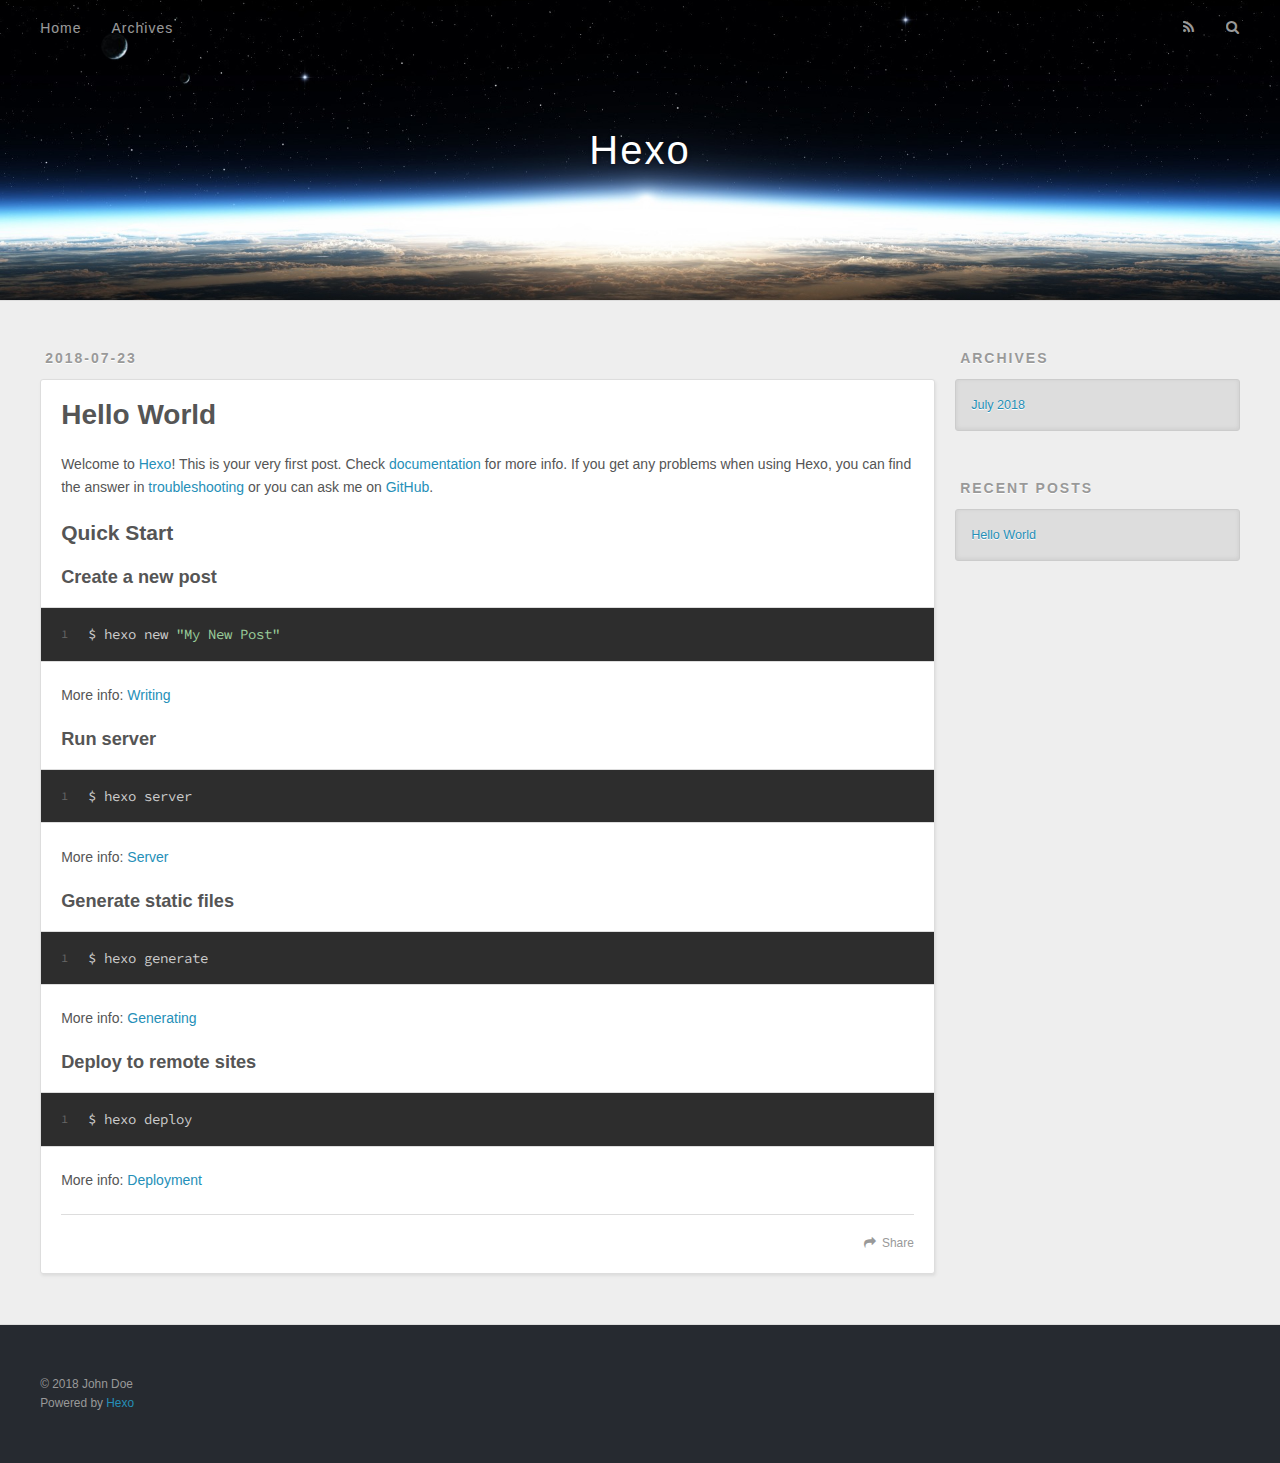
==== commit f742d84d: "Site updated: 2018-07-23 13:05:36" ====
--- a/index.html
+++ b/index.html
@@ -3,9 +3,8 @@
 <head>
   <meta charset="utf-8">
   
-  <meta name="renderer" content="webkit">
-  <meta http-equiv="X-UA-Compatible" content="IE=edge" >
-  <link rel="dns-prefetch" href="http://yoursite.com">
+
+  
   <title>Hexo</title>
   <meta name="viewport" content="width=device-width, initial-scale=1, maximum-scale=1">
   <meta property="og:type" content="website">
@@ -16,144 +15,62 @@
 <meta name="twitter:card" content="summary">
 <meta name="twitter:title" content="Hexo">
   
-    <link rel="alternative" href="/atom.xml" title="Hexo" type="application/atom+xml">
+    <link rel="alternate" href="/atom.xml" title="Hexo" type="application/atom+xml">
   
   
     <link rel="icon" href="/favicon.png">
   
-  <link rel="stylesheet" type="text/css" href="/./main.0cf68a.css">
-  <style type="text/css">
   
-    #container.show {
-      background: linear-gradient(200deg,#a0cfe4,#e8c37e);
-    }
-  </style>
+    <link href="//fonts.googleapis.com/css?family=Source+Code+Pro" rel="stylesheet" type="text/css">
   
-
-  
-
+  <link rel="stylesheet" href="/css/style.css">
 </head>
 
 <body>
-  <div id="container" q-class="show:isCtnShow">
-    <canvas id="anm-canvas" class="anm-canvas"></canvas>
-    <div class="left-col" q-class="show:isShow">
+  <div id="container">
+    <div id="wrap">
+      <header id="header">
+  <div id="banner"></div>
+  <div id="header-outer" class="outer">
+    <div id="header-title" class="inner">
+      <h1 id="logo-wrap">
+        <a href="/" id="logo">Hexo</a>
+      </h1>
       
-<div class="overlay" style="background: #4d4d4d"></div>
-<div class="intrude-less">
-	<header id="header" class="inner">
-		<a href="/" class="profilepic">
-			<img src="" class="js-avatar">
-		</a>
-		<hgroup>
-		  <h1 class="header-author"><a href="/">John Doe</a></h1>
-		</hgroup>
-		
-
-		<nav class="header-menu">
-			<ul>
-			
-				<li><a href="/">主页</a></li>
-	        
-				<li><a href="/tags/随笔/">随笔</a></li>
-	        
-			</ul>
-		</nav>
-		<nav class="header-smart-menu">
-    		
-    			
-    			<a q-on="click: openSlider(e, 'innerArchive')" href="javascript:void(0)">所有文章</a>
-    			
-            
-    			
-    			<a q-on="click: openSlider(e, 'friends')" href="javascript:void(0)">友链</a>
-    			
-            
-    			
-    			<a q-on="click: openSlider(e, 'aboutme')" href="javascript:void(0)">关于我</a>
-    			
-            
-		</nav>
-		<nav class="header-nav">
-			<div class="social">
-				
-					<a class="github" target="_blank" href="#" title="github"><i class="icon-github"></i></a>
-		        
-					<a class="weibo" target="_blank" href="#" title="weibo"><i class="icon-weibo"></i></a>
-		        
-					<a class="rss" target="_blank" href="#" title="rss"><i class="icon-rss"></i></a>
-		        
-					<a class="zhihu" target="_blank" href="#" title="zhihu"><i class="icon-zhihu"></i></a>
-		        
-			</div>
-		</nav>
-	</header>		
-</div>
-
     </div>
-    <div class="mid-col" q-class="show:isShow,hide:isShow|isFalse">
-      
-<nav id="mobile-nav">
-  	<div class="overlay js-overlay" style="background: #4d4d4d"></div>
-	<div class="btnctn js-mobile-btnctn">
-  		<div class="slider-trigger list" q-on="click: openSlider(e)"><i class="icon icon-sort"></i></div>
-	</div>
-	<div class="intrude-less">
-		<header id="header" class="inner">
-			<div class="profilepic">
-				<img src="" class="js-avatar">
-			</div>
-			<hgroup>
-			  <h1 class="header-author js-header-author">John Doe</h1>
-			</hgroup>
-			
-			
-			
-				
-			
-				
-			
-			
-			
-			<nav class="header-nav">
-				<div class="social">
-					
-						<a class="github" target="_blank" href="#" title="github"><i class="icon-github"></i></a>
-			        
-						<a class="weibo" target="_blank" href="#" title="weibo"><i class="icon-weibo"></i></a>
-			        
-						<a class="rss" target="_blank" href="#" title="rss"><i class="icon-rss"></i></a>
-			        
-						<a class="zhihu" target="_blank" href="#" title="zhihu"><i class="icon-zhihu"></i></a>
-			        
-				</div>
-			</nav>
-
-			<nav class="header-menu js-header-menu">
-				<ul style="width: 50%">
-				
-				
-					<li style="width: 50%"><a href="/">主页</a></li>
-		        
-					<li style="width: 50%"><a href="/tags/随笔/">随笔</a></li>
-		        
-				</ul>
-			</nav>
-		</header>				
-	</div>
-	<div class="mobile-mask" style="display:none" q-show="isShow"></div>
-</nav>
-
-      <div id="wrapper" class="body-wrap">
-        <div class="menu-l">
-          <div class="canvas-wrap">
-            <canvas data-colors="#eaeaea" data-sectionHeight="100" data-contentId="js-content" id="myCanvas1" class="anm-canvas"></canvas>
-          </div>
-          <div id="js-content" class="content-ll">
-            
+    <div id="header-inner" class="inner">
+      <nav id="main-nav">
+        <a id="main-nav-toggle" class="nav-icon"></a>
+        
+          <a class="main-nav-link" href="/">Home</a>
+        
+          <a class="main-nav-link" href="/archives">Archives</a>
+        
+      </nav>
+      <nav id="sub-nav">
+        
+          <a id="nav-rss-link" class="nav-icon" href="/atom.xml" title="RSS Feed"></a>
+        
+        <a id="nav-search-btn" class="nav-icon" title="Search"></a>
+      </nav>
+      <div id="search-form-wrap">
+        <form action="//google.com/search" method="get" accept-charset="UTF-8" class="search-form"><input type="search" name="q" class="search-form-input" placeholder="Search"><button type="submit" class="search-form-submit">&#xF002;</button><input type="hidden" name="sitesearch" value="http://yoursite.com"></form>
+      </div>
+    </div>
+  </div>
+</header>
+      <div class="outer">
+        <section id="main">
   
-    <article id="post-hello-world" class="article article-type-post  article-index" itemscope itemprop="blogPost">
+    <article id="post-hello-world" class="article article-type-post" itemscope itemprop="blogPost">
+  <div class="article-meta">
+    <a href="/2018/07/23/hello-world/" class="article-date">
+  <time datetime="2018-07-23T01:47:04.959Z" itemprop="datePublished">2018-07-23</time>
+</a>
+    
+  </div>
   <div class="article-inner">
+    
     
       <header class="article-header">
         
@@ -163,11 +80,6 @@
     </h1>
   
 
-        
-        <a href="/2018/07/23/hello-world/" class="archive-article-date">
-  	<time datetime="2018-07-23T01:47:04.959Z" itemprop="datePublished"><i class="icon-calendar icon"></i>2018-07-23</time>
-</a>
-        
       </header>
     
     <div class="article-entry" itemprop="articleBody">
@@ -183,292 +95,90 @@
 <p>More info: <a href="https://hexo.io/docs/deployment.html" target="_blank" rel="noopener">Deployment</a></p>
 
       
-
-      
     </div>
-    <div class="article-info article-info-index">
+    <footer class="article-footer">
+      <a data-url="http://yoursite.com/2018/07/23/hello-world/" data-id="cjjxt507s0000sgcpve89ffq4" class="article-share-link">Share</a>
       
       
-      
-
-      
-        <p class="article-more-link">
-          <a class="article-more-a" href="/2018/07/23/hello-world/">展开全文 >></a>
-        </p>
-      
-
-      
-      <div class="clearfix"></div>
-    </div>
+    </footer>
   </div>
+  
 </article>
-
-<aside class="wrap-side-operation">
-    <div class="mod-side-operation">
-        
-        <div class="jump-container" id="js-jump-container" style="display:none;">
-            <a href="javascript:void(0)" class="mod-side-operation__jump-to-top">
-                <i class="icon-font icon-back"></i>
-            </a>
-            <div id="js-jump-plan-container" class="jump-plan-container" style="top: -11px;">
-                <i class="icon-font icon-plane jump-plane"></i>
-            </div>
-        </div>
-        
-        
-    </div>
-</aside>
-
-
 
 
   
-  
 
 
-          </div>
-        </div>
+</section>
+        
+          <aside id="sidebar">
+  
+    
+
+  
+    
+
+  
+    
+  
+    
+  <div class="widget-wrap">
+    <h3 class="widget-title">Archives</h3>
+    <div class="widget">
+      <ul class="archive-list"><li class="archive-list-item"><a class="archive-list-link" href="/archives/2018/07/">July 2018</a></li></ul>
+    </div>
+  </div>
+
+
+  
+    
+  <div class="widget-wrap">
+    <h3 class="widget-title">Recent Posts</h3>
+    <div class="widget">
+      <ul>
+        
+          <li>
+            <a href="/2018/07/23/hello-world/">Hello World</a>
+          </li>
+        
+      </ul>
+    </div>
+  </div>
+
+  
+</aside>
+        
       </div>
       <footer id="footer">
+  
   <div class="outer">
-    <div id="footer-info">
-    	<div class="footer-left">
-    		&copy; 2018 John Doe
-    	</div>
-      	<div class="footer-right">
-      		<a href="http://hexo.io/" target="_blank">Hexo</a>  Theme <a href="https://github.com/litten/hexo-theme-yilia" target="_blank">Yilia</a> by Litten
-      	</div>
+    <div id="footer-info" class="inner">
+      &copy; 2018 John Doe<br>
+      Powered by <a href="http://hexo.io/" target="_blank">Hexo</a>
     </div>
   </div>
 </footer>
     </div>
-    <script>
-	var yiliaConfig = {
-		mathjax: false,
-		isHome: true,
-		isPost: false,
-		isArchive: false,
-		isTag: false,
-		isCategory: false,
-		open_in_new: false,
-		toc_hide_index: true,
-		root: "/",
-		innerArchive: true,
-		showTags: false
-	}
-</script>
+    <nav id="mobile-nav">
+  
+    <a href="/" class="mobile-nav-link">Home</a>
+  
+    <a href="/archives" class="mobile-nav-link">Archives</a>
+  
+</nav>
+    
 
-<script>!function(t){function n(e){if(r[e])return r[e].exports;var i=r[e]={exports:{},id:e,loaded:!1};return t[e].call(i.exports,i,i.exports,n),i.loaded=!0,i.exports}var r={};n.m=t,n.c=r,n.p="./",n(0)}([function(t,n,r){r(195),t.exports=r(191)},function(t,n,r){var e=r(3),i=r(52),o=r(27),u=r(28),c=r(53),f="prototype",a=function(t,n,r){var s,l,h,v,p=t&a.F,d=t&a.G,y=t&a.S,g=t&a.P,b=t&a.B,m=d?e:y?e[n]||(e[n]={}):(e[n]||{})[f],x=d?i:i[n]||(i[n]={}),w=x[f]||(x[f]={});d&&(r=n);for(s in r)l=!p&&m&&void 0!==m[s],h=(l?m:r)[s],v=b&&l?c(h,e):g&&"function"==typeof h?c(Function.call,h):h,m&&u(m,s,h,t&a.U),x[s]!=h&&o(x,s,v),g&&w[s]!=h&&(w[s]=h)};e.core=i,a.F=1,a.G=2,a.S=4,a.P=8,a.B=16,a.W=32,a.U=64,a.R=128,t.exports=a},function(t,n,r){var e=r(6);t.exports=function(t){if(!e(t))throw TypeError(t+" is not an object!");return t}},function(t,n){var r=t.exports="undefined"!=typeof window&&window.Math==Math?window:"undefined"!=typeof self&&self.Math==Math?self:Function("return this")();"number"==typeof __g&&(__g=r)},function(t,n){t.exports=function(t){try{return!!t()}catch(t){return!0}}},function(t,n){var r=t.exports="undefined"!=typeof window&&window.Math==Math?window:"undefined"!=typeof self&&self.Math==Math?self:Function("return this")();"number"==typeof __g&&(__g=r)},function(t,n){t.exports=function(t){return"object"==typeof t?null!==t:"function"==typeof t}},function(t,n,r){var e=r(126)("wks"),i=r(76),o=r(3).Symbol,u="function"==typeof o;(t.exports=function(t){return e[t]||(e[t]=u&&o[t]||(u?o:i)("Symbol."+t))}).store=e},function(t,n){var r={}.hasOwnProperty;t.exports=function(t,n){return r.call(t,n)}},function(t,n,r){var e=r(94),i=r(33);t.exports=function(t){return e(i(t))}},function(t,n,r){t.exports=!r(4)(function(){return 7!=Object.defineProperty({},"a",{get:function(){return 7}}).a})},function(t,n,r){var e=r(2),i=r(167),o=r(50),u=Object.defineProperty;n.f=r(10)?Object.defineProperty:function(t,n,r){if(e(t),n=o(n,!0),e(r),i)try{return u(t,n,r)}catch(t){}if("get"in r||"set"in r)throw TypeError("Accessors not supported!");return"value"in r&&(t[n]=r.value),t}},function(t,n,r){t.exports=!r(18)(function(){return 7!=Object.defineProperty({},"a",{get:function(){return 7}}).a})},function(t,n,r){var e=r(14),i=r(22);t.exports=r(12)?function(t,n,r){return e.f(t,n,i(1,r))}:function(t,n,r){return t[n]=r,t}},function(t,n,r){var e=r(20),i=r(58),o=r(42),u=Object.defineProperty;n.f=r(12)?Object.defineProperty:function(t,n,r){if(e(t),n=o(n,!0),e(r),i)try{return u(t,n,r)}catch(t){}if("get"in r||"set"in r)throw TypeError("Accessors not supported!");return"value"in r&&(t[n]=r.value),t}},function(t,n,r){var e=r(40)("wks"),i=r(23),o=r(5).Symbol,u="function"==typeof o;(t.exports=function(t){return e[t]||(e[t]=u&&o[t]||(u?o:i)("Symbol."+t))}).store=e},function(t,n,r){var e=r(67),i=Math.min;t.exports=function(t){return t>0?i(e(t),9007199254740991):0}},function(t,n,r){var e=r(46);t.exports=function(t){return Object(e(t))}},function(t,n){t.exports=function(t){try{return!!t()}catch(t){return!0}}},function(t,n,r){var e=r(63),i=r(34);t.exports=Object.keys||function(t){return e(t,i)}},function(t,n,r){var e=r(21);t.exports=function(t){if(!e(t))throw TypeError(t+" is not an object!");return t}},function(t,n){t.exports=function(t){return"object"==typeof t?null!==t:"function"==typeof t}},function(t,n){t.exports=function(t,n){return{enumerable:!(1&t),configurable:!(2&t),writable:!(4&t),value:n}}},function(t,n){var r=0,e=Math.random();t.exports=function(t){return"Symbol(".concat(void 0===t?"":t,")_",(++r+e).toString(36))}},function(t,n){var r={}.hasOwnProperty;t.exports=function(t,n){return r.call(t,n)}},function(t,n){var r=t.exports={version:"2.4.0"};"number"==typeof __e&&(__e=r)},function(t,n){t.exports=function(t){if("function"!=typeof t)throw TypeError(t+" is not a function!");return t}},function(t,n,r){var e=r(11),i=r(66);t.exports=r(10)?function(t,n,r){return e.f(t,n,i(1,r))}:function(t,n,r){return t[n]=r,t}},function(t,n,r){var e=r(3),i=r(27),o=r(24),u=r(76)("src"),c="toString",f=Function[c],a=(""+f).split(c);r(52).inspectSource=function(t){return f.call(t)},(t.exports=function(t,n,r,c){var f="function"==typeof r;f&&(o(r,"name")||i(r,"name",n)),t[n]!==r&&(f&&(o(r,u)||i(r,u,t[n]?""+t[n]:a.join(String(n)))),t===e?t[n]=r:c?t[n]?t[n]=r:i(t,n,r):(delete t[n],i(t,n,r)))})(Function.prototype,c,function(){return"function"==typeof this&&this[u]||f.call(this)})},function(t,n,r){var e=r(1),i=r(4),o=r(46),u=function(t,n,r,e){var i=String(o(t)),u="<"+n;return""!==r&&(u+=" "+r+'="'+String(e).replace(/"/g,"&quot;")+'"'),u+">"+i+"</"+n+">"};t.exports=function(t,n){var r={};r[t]=n(u),e(e.P+e.F*i(function(){var n=""[t]('"');return n!==n.toLowerCase()||n.split('"').length>3}),"String",r)}},function(t,n,r){var e=r(115),i=r(46);t.exports=function(t){return e(i(t))}},function(t,n,r){var e=r(116),i=r(66),o=r(30),u=r(50),c=r(24),f=r(167),a=Object.getOwnPropertyDescriptor;n.f=r(10)?a:function(t,n){if(t=o(t),n=u(n,!0),f)try{return a(t,n)}catch(t){}if(c(t,n))return i(!e.f.call(t,n),t[n])}},function(t,n,r){var e=r(24),i=r(17),o=r(145)("IE_PROTO"),u=Object.prototype;t.exports=Object.getPrototypeOf||function(t){return t=i(t),e(t,o)?t[o]:"function"==typeof t.constructor&&t instanceof t.constructor?t.constructor.prototype:t instanceof Object?u:null}},function(t,n){t.exports=function(t){if(void 0==t)throw TypeError("Can't call method on  "+t);return t}},function(t,n){t.exports="constructor,hasOwnProperty,isPrototypeOf,propertyIsEnumerable,toLocaleString,toString,valueOf".split(",")},function(t,n){t.exports={}},function(t,n){t.exports=!0},function(t,n){n.f={}.propertyIsEnumerable},function(t,n,r){var e=r(14).f,i=r(8),o=r(15)("toStringTag");t.exports=function(t,n,r){t&&!i(t=r?t:t.prototype,o)&&e(t,o,{configurable:!0,value:n})}},function(t,n,r){var e=r(40)("keys"),i=r(23);t.exports=function(t){return e[t]||(e[t]=i(t))}},function(t,n,r){var e=r(5),i="__core-js_shared__",o=e[i]||(e[i]={});t.exports=function(t){return o[t]||(o[t]={})}},function(t,n){var r=Math.ceil,e=Math.floor;t.exports=function(t){return isNaN(t=+t)?0:(t>0?e:r)(t)}},function(t,n,r){var e=r(21);t.exports=function(t,n){if(!e(t))return t;var r,i;if(n&&"function"==typeof(r=t.toString)&&!e(i=r.call(t)))return i;if("function"==typeof(r=t.valueOf)&&!e(i=r.call(t)))return i;if(!n&&"function"==typeof(r=t.toString)&&!e(i=r.call(t)))return i;throw TypeError("Can't convert object to primitive value")}},function(t,n,r){var e=r(5),i=r(25),o=r(36),u=r(44),c=r(14).f;t.exports=function(t){var n=i.Symbol||(i.Symbol=o?{}:e.Symbol||{});"_"==t.charAt(0)||t in n||c(n,t,{value:u.f(t)})}},function(t,n,r){n.f=r(15)},function(t,n){var r={}.toString;t.exports=function(t){return r.call(t).slice(8,-1)}},function(t,n){t.exports=function(t){if(void 0==t)throw TypeError("Can't call method on  "+t);return t}},function(t,n,r){var e=r(4);t.exports=function(t,n){return!!t&&e(function(){n?t.call(null,function(){},1):t.call(null)})}},function(t,n,r){var e=r(53),i=r(115),o=r(17),u=r(16),c=r(203);t.exports=function(t,n){var r=1==t,f=2==t,a=3==t,s=4==t,l=6==t,h=5==t||l,v=n||c;return function(n,c,p){for(var d,y,g=o(n),b=i(g),m=e(c,p,3),x=u(b.length),w=0,S=r?v(n,x):f?v(n,0):void 0;x>w;w++)if((h||w in b)&&(d=b[w],y=m(d,w,g),t))if(r)S[w]=y;else if(y)switch(t){case 3:return!0;case 5:return d;case 6:return w;case 2:S.push(d)}else if(s)return!1;return l?-1:a||s?s:S}}},function(t,n,r){var e=r(1),i=r(52),o=r(4);t.exports=function(t,n){var r=(i.Object||{})[t]||Object[t],u={};u[t]=n(r),e(e.S+e.F*o(function(){r(1)}),"Object",u)}},function(t,n,r){var e=r(6);t.exports=function(t,n){if(!e(t))return t;var r,i;if(n&&"function"==typeof(r=t.toString)&&!e(i=r.call(t)))return i;if("function"==typeof(r=t.valueOf)&&!e(i=r.call(t)))return i;if(!n&&"function"==typeof(r=t.toString)&&!e(i=r.call(t)))return i;throw TypeError("Can't convert object to primitive value")}},function(t,n,r){var e=r(5),i=r(25),o=r(91),u=r(13),c="prototype",f=function(t,n,r){var a,s,l,h=t&f.F,v=t&f.G,p=t&f.S,d=t&f.P,y=t&f.B,g=t&f.W,b=v?i:i[n]||(i[n]={}),m=b[c],x=v?e:p?e[n]:(e[n]||{})[c];v&&(r=n);for(a in r)(s=!h&&x&&void 0!==x[a])&&a in b||(l=s?x[a]:r[a],b[a]=v&&"function"!=typeof x[a]?r[a]:y&&s?o(l,e):g&&x[a]==l?function(t){var n=function(n,r,e){if(this instanceof t){switch(arguments.length){case 0:return new t;case 1:return new t(n);case 2:return new t(n,r)}return new t(n,r,e)}return t.apply(this,arguments)};return n[c]=t[c],n}(l):d&&"function"==typeof l?o(Function.call,l):l,d&&((b.virtual||(b.virtual={}))[a]=l,t&f.R&&m&&!m[a]&&u(m,a,l)))};f.F=1,f.G=2,f.S=4,f.P=8,f.B=16,f.W=32,f.U=64,f.R=128,t.exports=f},function(t,n){var r=t.exports={version:"2.4.0"};"number"==typeof __e&&(__e=r)},function(t,n,r){var e=r(26);t.exports=function(t,n,r){if(e(t),void 0===n)return t;switch(r){case 1:return function(r){return t.call(n,r)};case 2:return function(r,e){return t.call(n,r,e)};case 3:return function(r,e,i){return t.call(n,r,e,i)}}return function(){return t.apply(n,arguments)}}},function(t,n,r){var e=r(183),i=r(1),o=r(126)("metadata"),u=o.store||(o.store=new(r(186))),c=function(t,n,r){var i=u.get(t);if(!i){if(!r)return;u.set(t,i=new e)}var o=i.get(n);if(!o){if(!r)return;i.set(n,o=new e)}return o},f=function(t,n,r){var e=c(n,r,!1);return void 0!==e&&e.has(t)},a=function(t,n,r){var e=c(n,r,!1);return void 0===e?void 0:e.get(t)},s=function(t,n,r,e){c(r,e,!0).set(t,n)},l=function(t,n){var r=c(t,n,!1),e=[];return r&&r.forEach(function(t,n){e.push(n)}),e},h=function(t){return void 0===t||"symbol"==typeof t?t:String(t)},v=function(t){i(i.S,"Reflect",t)};t.exports={store:u,map:c,has:f,get:a,set:s,keys:l,key:h,exp:v}},function(t,n,r){"use strict";if(r(10)){var e=r(69),i=r(3),o=r(4),u=r(1),c=r(127),f=r(152),a=r(53),s=r(68),l=r(66),h=r(27),v=r(73),p=r(67),d=r(16),y=r(75),g=r(50),b=r(24),m=r(180),x=r(114),w=r(6),S=r(17),_=r(137),O=r(70),E=r(32),P=r(71).f,j=r(154),F=r(76),M=r(7),A=r(48),N=r(117),T=r(146),I=r(155),k=r(80),L=r(123),R=r(74),C=r(130),D=r(160),U=r(11),W=r(31),G=U.f,B=W.f,V=i.RangeError,z=i.TypeError,q=i.Uint8Array,K="ArrayBuffer",J="Shared"+K,Y="BYTES_PER_ELEMENT",H="prototype",$=Array[H],X=f.ArrayBuffer,Q=f.DataView,Z=A(0),tt=A(2),nt=A(3),rt=A(4),et=A(5),it=A(6),ot=N(!0),ut=N(!1),ct=I.values,ft=I.keys,at=I.entries,st=$.lastIndexOf,lt=$.reduce,ht=$.reduceRight,vt=$.join,pt=$.sort,dt=$.slice,yt=$.toString,gt=$.toLocaleString,bt=M("iterator"),mt=M("toStringTag"),xt=F("typed_constructor"),wt=F("def_constructor"),St=c.CONSTR,_t=c.TYPED,Ot=c.VIEW,Et="Wrong length!",Pt=A(1,function(t,n){return Tt(T(t,t[wt]),n)}),jt=o(function(){return 1===new q(new Uint16Array([1]).buffer)[0]}),Ft=!!q&&!!q[H].set&&o(function(){new q(1).set({})}),Mt=function(t,n){if(void 0===t)throw z(Et);var r=+t,e=d(t);if(n&&!m(r,e))throw V(Et);return e},At=function(t,n){var r=p(t);if(r<0||r%n)throw V("Wrong offset!");return r},Nt=function(t){if(w(t)&&_t in t)return t;throw z(t+" is not a typed array!")},Tt=function(t,n){if(!(w(t)&&xt in t))throw z("It is not a typed array constructor!");return new t(n)},It=function(t,n){return kt(T(t,t[wt]),n)},kt=function(t,n){for(var r=0,e=n.length,i=Tt(t,e);e>r;)i[r]=n[r++];return i},Lt=function(t,n,r){G(t,n,{get:function(){return this._d[r]}})},Rt=function(t){var n,r,e,i,o,u,c=S(t),f=arguments.length,s=f>1?arguments[1]:void 0,l=void 0!==s,h=j(c);if(void 0!=h&&!_(h)){for(u=h.call(c),e=[],n=0;!(o=u.next()).done;n++)e.push(o.value);c=e}for(l&&f>2&&(s=a(s,arguments[2],2)),n=0,r=d(c.length),i=Tt(this,r);r>n;n++)i[n]=l?s(c[n],n):c[n];return i},Ct=function(){for(var t=0,n=arguments.length,r=Tt(this,n);n>t;)r[t]=arguments[t++];return r},Dt=!!q&&o(function(){gt.call(new q(1))}),Ut=function(){return gt.apply(Dt?dt.call(Nt(this)):Nt(this),arguments)},Wt={copyWithin:function(t,n){return D.call(Nt(this),t,n,arguments.length>2?arguments[2]:void 0)},every:function(t){return rt(Nt(this),t,arguments.length>1?arguments[1]:void 0)},fill:function(t){return C.apply(Nt(this),arguments)},filter:function(t){return It(this,tt(Nt(this),t,arguments.length>1?arguments[1]:void 0))},find:function(t){return et(Nt(this),t,arguments.length>1?arguments[1]:void 0)},findIndex:function(t){return it(Nt(this),t,arguments.length>1?arguments[1]:void 0)},forEach:function(t){Z(Nt(this),t,arguments.length>1?arguments[1]:void 0)},indexOf:function(t){return ut(Nt(this),t,arguments.length>1?arguments[1]:void 0)},includes:function(t){return ot(Nt(this),t,arguments.length>1?arguments[1]:void 0)},join:function(t){return vt.apply(Nt(this),arguments)},lastIndexOf:function(t){return st.apply(Nt(this),arguments)},map:function(t){return Pt(Nt(this),t,arguments.length>1?arguments[1]:void 0)},reduce:function(t){return lt.apply(Nt(this),arguments)},reduceRight:function(t){return ht.apply(Nt(this),arguments)},reverse:function(){for(var t,n=this,r=Nt(n).length,e=Math.floor(r/2),i=0;i<e;)t=n[i],n[i++]=n[--r],n[r]=t;return n},some:function(t){return nt(Nt(this),t,arguments.length>1?arguments[1]:void 0)},sort:function(t){return pt.call(Nt(this),t)},subarray:function(t,n){var r=Nt(this),e=r.length,i=y(t,e);return new(T(r,r[wt]))(r.buffer,r.byteOffset+i*r.BYTES_PER_ELEMENT,d((void 0===n?e:y(n,e))-i))}},Gt=function(t,n){return It(this,dt.call(Nt(this),t,n))},Bt=function(t){Nt(this);var n=At(arguments[1],1),r=this.length,e=S(t),i=d(e.length),o=0;if(i+n>r)throw V(Et);for(;o<i;)this[n+o]=e[o++]},Vt={entries:function(){return at.call(Nt(this))},keys:function(){return ft.call(Nt(this))},values:function(){return ct.call(Nt(this))}},zt=function(t,n){return w(t)&&t[_t]&&"symbol"!=typeof n&&n in t&&String(+n)==String(n)},qt=function(t,n){return zt(t,n=g(n,!0))?l(2,t[n]):B(t,n)},Kt=function(t,n,r){return!(zt(t,n=g(n,!0))&&w(r)&&b(r,"value"))||b(r,"get")||b(r,"set")||r.configurable||b(r,"writable")&&!r.writable||b(r,"enumerable")&&!r.enumerable?G(t,n,r):(t[n]=r.value,t)};St||(W.f=qt,U.f=Kt),u(u.S+u.F*!St,"Object",{getOwnPropertyDescriptor:qt,defineProperty:Kt}),o(function(){yt.call({})})&&(yt=gt=function(){return vt.call(this)});var Jt=v({},Wt);v(Jt,Vt),h(Jt,bt,Vt.values),v(Jt,{slice:Gt,set:Bt,constructor:function(){},toString:yt,toLocaleString:Ut}),Lt(Jt,"buffer","b"),Lt(Jt,"byteOffset","o"),Lt(Jt,"byteLength","l"),Lt(Jt,"length","e"),G(Jt,mt,{get:function(){return this[_t]}}),t.exports=function(t,n,r,f){f=!!f;var a=t+(f?"Clamped":"")+"Array",l="Uint8Array"!=a,v="get"+t,p="set"+t,y=i[a],g=y||{},b=y&&E(y),m=!y||!c.ABV,S={},_=y&&y[H],j=function(t,r){var e=t._d;return e.v[v](r*n+e.o,jt)},F=function(t,r,e){var i=t._d;f&&(e=(e=Math.round(e))<0?0:e>255?255:255&e),i.v[p](r*n+i.o,e,jt)},M=function(t,n){G(t,n,{get:function(){return j(this,n)},set:function(t){return F(this,n,t)},enumerable:!0})};m?(y=r(function(t,r,e,i){s(t,y,a,"_d");var o,u,c,f,l=0,v=0;if(w(r)){if(!(r instanceof X||(f=x(r))==K||f==J))return _t in r?kt(y,r):Rt.call(y,r);o=r,v=At(e,n);var p=r.byteLength;if(void 0===i){if(p%n)throw V(Et);if((u=p-v)<0)throw V(Et)}else if((u=d(i)*n)+v>p)throw V(Et);c=u/n}else c=Mt(r,!0),u=c*n,o=new X(u);for(h(t,"_d",{b:o,o:v,l:u,e:c,v:new Q(o)});l<c;)M(t,l++)}),_=y[H]=O(Jt),h(_,"constructor",y)):L(function(t){new y(null),new y(t)},!0)||(y=r(function(t,r,e,i){s(t,y,a);var o;return w(r)?r instanceof X||(o=x(r))==K||o==J?void 0!==i?new g(r,At(e,n),i):void 0!==e?new g(r,At(e,n)):new g(r):_t in r?kt(y,r):Rt.call(y,r):new g(Mt(r,l))}),Z(b!==Function.prototype?P(g).concat(P(b)):P(g),function(t){t in y||h(y,t,g[t])}),y[H]=_,e||(_.constructor=y));var A=_[bt],N=!!A&&("values"==A.name||void 0==A.name),T=Vt.values;h(y,xt,!0),h(_,_t,a),h(_,Ot,!0),h(_,wt,y),(f?new y(1)[mt]==a:mt in _)||G(_,mt,{get:function(){return a}}),S[a]=y,u(u.G+u.W+u.F*(y!=g),S),u(u.S,a,{BYTES_PER_ELEMENT:n,from:Rt,of:Ct}),Y in _||h(_,Y,n),u(u.P,a,Wt),R(a),u(u.P+u.F*Ft,a,{set:Bt}),u(u.P+u.F*!N,a,Vt),u(u.P+u.F*(_.toString!=yt),a,{toString:yt}),u(u.P+u.F*o(function(){new y(1).slice()}),a,{slice:Gt}),u(u.P+u.F*(o(function(){return[1,2].toLocaleString()!=new y([1,2]).toLocaleString()})||!o(function(){_.toLocaleString.call([1,2])})),a,{toLocaleString:Ut}),k[a]=N?A:T,e||N||h(_,bt,T)}}else t.exports=function(){}},function(t,n){var r={}.toString;t.exports=function(t){return r.call(t).slice(8,-1)}},function(t,n,r){var e=r(21),i=r(5).document,o=e(i)&&e(i.createElement);t.exports=function(t){return o?i.createElement(t):{}}},function(t,n,r){t.exports=!r(12)&&!r(18)(function(){return 7!=Object.defineProperty(r(57)("div"),"a",{get:function(){return 7}}).a})},function(t,n,r){"use strict";var e=r(36),i=r(51),o=r(64),u=r(13),c=r(8),f=r(35),a=r(96),s=r(38),l=r(103),h=r(15)("iterator"),v=!([].keys&&"next"in[].keys()),p="keys",d="values",y=function(){return this};t.exports=function(t,n,r,g,b,m,x){a(r,n,g);var w,S,_,O=function(t){if(!v&&t in F)return F[t];switch(t){case p:case d:return function(){return new r(this,t)}}return function(){return new r(this,t)}},E=n+" Iterator",P=b==d,j=!1,F=t.prototype,M=F[h]||F["@@iterator"]||b&&F[b],A=M||O(b),N=b?P?O("entries"):A:void 0,T="Array"==n?F.entries||M:M;if(T&&(_=l(T.call(new t)))!==Object.prototype&&(s(_,E,!0),e||c(_,h)||u(_,h,y)),P&&M&&M.name!==d&&(j=!0,A=function(){return M.call(this)}),e&&!x||!v&&!j&&F[h]||u(F,h,A),f[n]=A,f[E]=y,b)if(w={values:P?A:O(d),keys:m?A:O(p),entries:N},x)for(S in w)S in F||o(F,S,w[S]);else i(i.P+i.F*(v||j),n,w);return w}},function(t,n,r){var e=r(20),i=r(100),o=r(34),u=r(39)("IE_PROTO"),c=function(){},f="prototype",a=function(){var t,n=r(57)("iframe"),e=o.length;for(n.style.display="none",r(93).appendChild(n),n.src="javascript:",t=n.contentWindow.document,t.open(),t.write("<script>document.F=Object<\/script>"),t.close(),a=t.F;e--;)delete a[f][o[e]];return a()};t.exports=Object.create||function(t,n){var r;return null!==t?(c[f]=e(t),r=new c,c[f]=null,r[u]=t):r=a(),void 0===n?r:i(r,n)}},function(t,n,r){var e=r(63),i=r(34).concat("length","prototype");n.f=Object.getOwnPropertyNames||function(t){return e(t,i)}},function(t,n){n.f=Object.getOwnPropertySymbols},function(t,n,r){var e=r(8),i=r(9),o=r(90)(!1),u=r(39)("IE_PROTO");t.exports=function(t,n){var r,c=i(t),f=0,a=[];for(r in c)r!=u&&e(c,r)&&a.push(r);for(;n.length>f;)e(c,r=n[f++])&&(~o(a,r)||a.push(r));return a}},function(t,n,r){t.exports=r(13)},function(t,n,r){var e=r(76)("meta"),i=r(6),o=r(24),u=r(11).f,c=0,f=Object.isExtensible||function(){return!0},a=!r(4)(function(){return f(Object.preventExtensions({}))}),s=function(t){u(t,e,{value:{i:"O"+ ++c,w:{}}})},l=function(t,n){if(!i(t))return"symbol"==typeof t?t:("string"==typeof t?"S":"P")+t;if(!o(t,e)){if(!f(t))return"F";if(!n)return"E";s(t)}return t[e].i},h=function(t,n){if(!o(t,e)){if(!f(t))return!0;if(!n)return!1;s(t)}return t[e].w},v=function(t){return a&&p.NEED&&f(t)&&!o(t,e)&&s(t),t},p=t.exports={KEY:e,NEED:!1,fastKey:l,getWeak:h,onFreeze:v}},function(t,n){t.exports=function(t,n){return{enumerable:!(1&t),configurable:!(2&t),writable:!(4&t),value:n}}},function(t,n){var r=Math.ceil,e=Math.floor;t.exports=function(t){return isNaN(t=+t)?0:(t>0?e:r)(t)}},function(t,n){t.exports=function(t,n,r,e){if(!(t instanceof n)||void 0!==e&&e in t)throw TypeError(r+": incorrect invocation!");return t}},function(t,n){t.exports=!1},function(t,n,r){var e=r(2),i=r(173),o=r(133),u=r(145)("IE_PROTO"),c=function(){},f="prototype",a=function(){var t,n=r(132)("iframe"),e=o.length;for(n.style.display="none",r(135).appendChild(n),n.src="javascript:",t=n.contentWindow.document,t.open(),t.write("<script>document.F=Object<\/script>"),t.close(),a=t.F;e--;)delete a[f][o[e]];return a()};t.exports=Object.create||function(t,n){var r;return null!==t?(c[f]=e(t),r=new c,c[f]=null,r[u]=t):r=a(),void 0===n?r:i(r,n)}},function(t,n,r){var e=r(175),i=r(133).concat("length","prototype");n.f=Object.getOwnPropertyNames||function(t){return e(t,i)}},function(t,n,r){var e=r(175),i=r(133);t.exports=Object.keys||function(t){return e(t,i)}},function(t,n,r){var e=r(28);t.exports=function(t,n,r){for(var i in n)e(t,i,n[i],r);return t}},function(t,n,r){"use strict";var e=r(3),i=r(11),o=r(10),u=r(7)("species");t.exports=function(t){var n=e[t];o&&n&&!n[u]&&i.f(n,u,{configurable:!0,get:function(){return this}})}},function(t,n,r){var e=r(67),i=Math.max,o=Math.min;t.exports=function(t,n){return t=e(t),t<0?i(t+n,0):o(t,n)}},function(t,n){var r=0,e=Math.random();t.exports=function(t){return"Symbol(".concat(void 0===t?"":t,")_",(++r+e).toString(36))}},function(t,n,r){var e=r(33);t.exports=function(t){return Object(e(t))}},function(t,n,r){var e=r(7)("unscopables"),i=Array.prototype;void 0==i[e]&&r(27)(i,e,{}),t.exports=function(t){i[e][t]=!0}},function(t,n,r){var e=r(53),i=r(169),o=r(137),u=r(2),c=r(16),f=r(154),a={},s={},n=t.exports=function(t,n,r,l,h){var v,p,d,y,g=h?function(){return t}:f(t),b=e(r,l,n?2:1),m=0;if("function"!=typeof g)throw TypeError(t+" is not iterable!");if(o(g)){for(v=c(t.length);v>m;m++)if((y=n?b(u(p=t[m])[0],p[1]):b(t[m]))===a||y===s)return y}else for(d=g.call(t);!(p=d.next()).done;)if((y=i(d,b,p.value,n))===a||y===s)return y};n.BREAK=a,n.RETURN=s},function(t,n){t.exports={}},function(t,n,r){var e=r(11).f,i=r(24),o=r(7)("toStringTag");t.exports=function(t,n,r){t&&!i(t=r?t:t.prototype,o)&&e(t,o,{configurable:!0,value:n})}},function(t,n,r){var e=r(1),i=r(46),o=r(4),u=r(150),c="["+u+"]",f="​-",a=RegExp("^"+c+c+"*"),s=RegExp(c+c+"*$"),l=function(t,n,r){var i={},c=o(function(){return!!u[t]()||f[t]()!=f}),a=i[t]=c?n(h):u[t];r&&(i[r]=a),e(e.P+e.F*c,"String",i)},h=l.trim=function(t,n){return t=String(i(t)),1&n&&(t=t.replace(a,"")),2&n&&(t=t.replace(s,"")),t};t.exports=l},function(t,n,r){t.exports={default:r(86),__esModule:!0}},function(t,n,r){t.exports={default:r(87),__esModule:!0}},function(t,n,r){"use strict";function e(t){return t&&t.__esModule?t:{default:t}}n.__esModule=!0;var i=r(84),o=e(i),u=r(83),c=e(u),f="function"==typeof c.default&&"symbol"==typeof o.default?function(t){return typeof t}:function(t){return t&&"function"==typeof c.default&&t.constructor===c.default&&t!==c.default.prototype?"symbol":typeof t};n.default="function"==typeof c.default&&"symbol"===f(o.default)?function(t){return void 0===t?"undefined":f(t)}:function(t){return t&&"function"==typeof c.default&&t.constructor===c.default&&t!==c.default.prototype?"symbol":void 0===t?"undefined":f(t)}},function(t,n,r){r(110),r(108),r(111),r(112),t.exports=r(25).Symbol},function(t,n,r){r(109),r(113),t.exports=r(44).f("iterator")},function(t,n){t.exports=function(t){if("function"!=typeof t)throw TypeError(t+" is not a function!");return t}},function(t,n){t.exports=function(){}},function(t,n,r){var e=r(9),i=r(106),o=r(105);t.exports=function(t){return function(n,r,u){var c,f=e(n),a=i(f.length),s=o(u,a);if(t&&r!=r){for(;a>s;)if((c=f[s++])!=c)return!0}else for(;a>s;s++)if((t||s in f)&&f[s]===r)return t||s||0;return!t&&-1}}},function(t,n,r){var e=r(88);t.exports=function(t,n,r){if(e(t),void 0===n)return t;switch(r){case 1:return function(r){return t.call(n,r)};case 2:return function(r,e){return t.call(n,r,e)};case 3:return function(r,e,i){return t.call(n,r,e,i)}}return function(){return t.apply(n,arguments)}}},function(t,n,r){var e=r(19),i=r(62),o=r(37);t.exports=function(t){var n=e(t),r=i.f;if(r)for(var u,c=r(t),f=o.f,a=0;c.length>a;)f.call(t,u=c[a++])&&n.push(u);return n}},function(t,n,r){t.exports=r(5).document&&document.documentElement},function(t,n,r){var e=r(56);t.exports=Object("z").propertyIsEnumerable(0)?Object:function(t){return"String"==e(t)?t.split(""):Object(t)}},function(t,n,r){var e=r(56);t.exports=Array.isArray||function(t){return"Array"==e(t)}},function(t,n,r){"use strict";var e=r(60),i=r(22),o=r(38),u={};r(13)(u,r(15)("iterator"),function(){return this}),t.exports=function(t,n,r){t.prototype=e(u,{next:i(1,r)}),o(t,n+" Iterator")}},function(t,n){t.exports=function(t,n){return{value:n,done:!!t}}},function(t,n,r){var e=r(19),i=r(9);t.exports=function(t,n){for(var r,o=i(t),u=e(o),c=u.length,f=0;c>f;)if(o[r=u[f++]]===n)return r}},function(t,n,r){var e=r(23)("meta"),i=r(21),o=r(8),u=r(14).f,c=0,f=Object.isExtensible||function(){return!0},a=!r(18)(function(){return f(Object.preventExtensions({}))}),s=function(t){u(t,e,{value:{i:"O"+ ++c,w:{}}})},l=function(t,n){if(!i(t))return"symbol"==typeof t?t:("string"==typeof t?"S":"P")+t;if(!o(t,e)){if(!f(t))return"F";if(!n)return"E";s(t)}return t[e].i},h=function(t,n){if(!o(t,e)){if(!f(t))return!0;if(!n)return!1;s(t)}return t[e].w},v=function(t){return a&&p.NEED&&f(t)&&!o(t,e)&&s(t),t},p=t.exports={KEY:e,NEED:!1,fastKey:l,getWeak:h,onFreeze:v}},function(t,n,r){var e=r(14),i=r(20),o=r(19);t.exports=r(12)?Object.defineProperties:function(t,n){i(t);for(var r,u=o(n),c=u.length,f=0;c>f;)e.f(t,r=u[f++],n[r]);return t}},function(t,n,r){var e=r(37),i=r(22),o=r(9),u=r(42),c=r(8),f=r(58),a=Object.getOwnPropertyDescriptor;n.f=r(12)?a:function(t,n){if(t=o(t),n=u(n,!0),f)try{return a(t,n)}catch(t){}if(c(t,n))return i(!e.f.call(t,n),t[n])}},function(t,n,r){var e=r(9),i=r(61).f,o={}.toString,u="object"==typeof window&&window&&Object.getOwnPropertyNames?Object.getOwnPropertyNames(window):[],c=function(t){try{return i(t)}catch(t){return u.slice()}};t.exports.f=function(t){return u&&"[object Window]"==o.call(t)?c(t):i(e(t))}},function(t,n,r){var e=r(8),i=r(77),o=r(39)("IE_PROTO"),u=Object.prototype;t.exports=Object.getPrototypeOf||function(t){return t=i(t),e(t,o)?t[o]:"function"==typeof t.constructor&&t instanceof t.constructor?t.constructor.prototype:t instanceof Object?u:null}},function(t,n,r){var e=r(41),i=r(33);t.exports=function(t){return function(n,r){var o,u,c=String(i(n)),f=e(r),a=c.length;return f<0||f>=a?t?"":void 0:(o=c.charCodeAt(f),o<55296||o>56319||f+1===a||(u=c.charCodeAt(f+1))<56320||u>57343?t?c.charAt(f):o:t?c.slice(f,f+2):u-56320+(o-55296<<10)+65536)}}},function(t,n,r){var e=r(41),i=Math.max,o=Math.min;t.exports=function(t,n){return t=e(t),t<0?i(t+n,0):o(t,n)}},function(t,n,r){var e=r(41),i=Math.min;t.exports=function(t){return t>0?i(e(t),9007199254740991):0}},function(t,n,r){"use strict";var e=r(89),i=r(97),o=r(35),u=r(9);t.exports=r(59)(Array,"Array",function(t,n){this._t=u(t),this._i=0,this._k=n},function(){var t=this._t,n=this._k,r=this._i++;return!t||r>=t.length?(this._t=void 0,i(1)):"keys"==n?i(0,r):"values"==n?i(0,t[r]):i(0,[r,t[r]])},"values"),o.Arguments=o.Array,e("keys"),e("values"),e("entries")},function(t,n){},function(t,n,r){"use strict";var e=r(104)(!0);r(59)(String,"String",function(t){this._t=String(t),this._i=0},function(){var t,n=this._t,r=this._i;return r>=n.length?{value:void 0,done:!0}:(t=e(n,r),this._i+=t.length,{value:t,done:!1})})},function(t,n,r){"use strict";var e=r(5),i=r(8),o=r(12),u=r(51),c=r(64),f=r(99).KEY,a=r(18),s=r(40),l=r(38),h=r(23),v=r(15),p=r(44),d=r(43),y=r(98),g=r(92),b=r(95),m=r(20),x=r(9),w=r(42),S=r(22),_=r(60),O=r(102),E=r(101),P=r(14),j=r(19),F=E.f,M=P.f,A=O.f,N=e.Symbol,T=e.JSON,I=T&&T.stringify,k="prototype",L=v("_hidden"),R=v("toPrimitive"),C={}.propertyIsEnumerable,D=s("symbol-registry"),U=s("symbols"),W=s("op-symbols"),G=Object[k],B="function"==typeof N,V=e.QObject,z=!V||!V[k]||!V[k].findChild,q=o&&a(function(){return 7!=_(M({},"a",{get:function(){return M(this,"a",{value:7}).a}})).a})?function(t,n,r){var e=F(G,n);e&&delete G[n],M(t,n,r),e&&t!==G&&M(G,n,e)}:M,K=function(t){var n=U[t]=_(N[k]);return n._k=t,n},J=B&&"symbol"==typeof N.iterator?function(t){return"symbol"==typeof t}:function(t){return t instanceof N},Y=function(t,n,r){return t===G&&Y(W,n,r),m(t),n=w(n,!0),m(r),i(U,n)?(r.enumerable?(i(t,L)&&t[L][n]&&(t[L][n]=!1),r=_(r,{enumerable:S(0,!1)})):(i(t,L)||M(t,L,S(1,{})),t[L][n]=!0),q(t,n,r)):M(t,n,r)},H=function(t,n){m(t);for(var r,e=g(n=x(n)),i=0,o=e.length;o>i;)Y(t,r=e[i++],n[r]);return t},$=function(t,n){return void 0===n?_(t):H(_(t),n)},X=function(t){var n=C.call(this,t=w(t,!0));return!(this===G&&i(U,t)&&!i(W,t))&&(!(n||!i(this,t)||!i(U,t)||i(this,L)&&this[L][t])||n)},Q=function(t,n){if(t=x(t),n=w(n,!0),t!==G||!i(U,n)||i(W,n)){var r=F(t,n);return!r||!i(U,n)||i(t,L)&&t[L][n]||(r.enumerable=!0),r}},Z=function(t){for(var n,r=A(x(t)),e=[],o=0;r.length>o;)i(U,n=r[o++])||n==L||n==f||e.push(n);return e},tt=function(t){for(var n,r=t===G,e=A(r?W:x(t)),o=[],u=0;e.length>u;)!i(U,n=e[u++])||r&&!i(G,n)||o.push(U[n]);return o};B||(N=function(){if(this instanceof N)throw TypeError("Symbol is not a constructor!");var t=h(arguments.length>0?arguments[0]:void 0),n=function(r){this===G&&n.call(W,r),i(this,L)&&i(this[L],t)&&(this[L][t]=!1),q(this,t,S(1,r))};return o&&z&&q(G,t,{configurable:!0,set:n}),K(t)},c(N[k],"toString",function(){return this._k}),E.f=Q,P.f=Y,r(61).f=O.f=Z,r(37).f=X,r(62).f=tt,o&&!r(36)&&c(G,"propertyIsEnumerable",X,!0),p.f=function(t){return K(v(t))}),u(u.G+u.W+u.F*!B,{Symbol:N});for(var nt="hasInstance,isConcatSpreadable,iterator,match,replace,search,species,split,toPrimitive,toStringTag,unscopables".split(","),rt=0;nt.length>rt;)v(nt[rt++]);for(var nt=j(v.store),rt=0;nt.length>rt;)d(nt[rt++]);u(u.S+u.F*!B,"Symbol",{for:function(t){return i(D,t+="")?D[t]:D[t]=N(t)},keyFor:function(t){if(J(t))return y(D,t);throw TypeError(t+" is not a symbol!")},useSetter:function(){z=!0},useSimple:function(){z=!1}}),u(u.S+u.F*!B,"Object",{create:$,defineProperty:Y,defineProperties:H,getOwnPropertyDescriptor:Q,getOwnPropertyNames:Z,getOwnPropertySymbols:tt}),T&&u(u.S+u.F*(!B||a(function(){var t=N();return"[null]"!=I([t])||"{}"!=I({a:t})||"{}"!=I(Object(t))})),"JSON",{stringify:function(t){if(void 0!==t&&!J(t)){for(var n,r,e=[t],i=1;arguments.length>i;)e.push(arguments[i++]);return n=e[1],"function"==typeof n&&(r=n),!r&&b(n)||(n=function(t,n){if(r&&(n=r.call(this,t,n)),!J(n))return n}),e[1]=n,I.apply(T,e)}}}),N[k][R]||r(13)(N[k],R,N[k].valueOf),l(N,"Symbol"),l(Math,"Math",!0),l(e.JSON,"JSON",!0)},function(t,n,r){r(43)("asyncIterator")},function(t,n,r){r(43)("observable")},function(t,n,r){r(107);for(var e=r(5),i=r(13),o=r(35),u=r(15)("toStringTag"),c=["NodeList","DOMTokenList","MediaList","StyleSheetList","CSSRuleList"],f=0;f<5;f++){var a=c[f],s=e[a],l=s&&s.prototype;l&&!l[u]&&i(l,u,a),o[a]=o.Array}},function(t,n,r){var e=r(45),i=r(7)("toStringTag"),o="Arguments"==e(function(){return arguments}()),u=function(t,n){try{return t[n]}catch(t){}};t.exports=function(t){var n,r,c;return void 0===t?"Undefined":null===t?"Null":"string"==typeof(r=u(n=Object(t),i))?r:o?e(n):"Object"==(c=e(n))&&"function"==typeof n.callee?"Arguments":c}},function(t,n,r){var e=r(45);t.exports=Object("z").propertyIsEnumerable(0)?Object:function(t){return"String"==e(t)?t.split(""):Object(t)}},function(t,n){n.f={}.propertyIsEnumerable},function(t,n,r){var e=r(30),i=r(16),o=r(75);t.exports=function(t){return function(n,r,u){var c,f=e(n),a=i(f.length),s=o(u,a);if(t&&r!=r){for(;a>s;)if((c=f[s++])!=c)return!0}else for(;a>s;s++)if((t||s in f)&&f[s]===r)return t||s||0;return!t&&-1}}},function(t,n,r){"use strict";var e=r(3),i=r(1),o=r(28),u=r(73),c=r(65),f=r(79),a=r(68),s=r(6),l=r(4),h=r(123),v=r(81),p=r(136);t.exports=function(t,n,r,d,y,g){var b=e[t],m=b,x=y?"set":"add",w=m&&m.prototype,S={},_=function(t){var n=w[t];o(w,t,"delete"==t?function(t){return!(g&&!s(t))&&n.call(this,0===t?0:t)}:"has"==t?function(t){return!(g&&!s(t))&&n.call(this,0===t?0:t)}:"get"==t?function(t){return g&&!s(t)?void 0:n.call(this,0===t?0:t)}:"add"==t?function(t){return n.call(this,0===t?0:t),this}:function(t,r){return n.call(this,0===t?0:t,r),this})};if("function"==typeof m&&(g||w.forEach&&!l(function(){(new m).entries().next()}))){var O=new m,E=O[x](g?{}:-0,1)!=O,P=l(function(){O.has(1)}),j=h(function(t){new m(t)}),F=!g&&l(function(){for(var t=new m,n=5;n--;)t[x](n,n);return!t.has(-0)});j||(m=n(function(n,r){a(n,m,t);var e=p(new b,n,m);return void 0!=r&&f(r,y,e[x],e),e}),m.prototype=w,w.constructor=m),(P||F)&&(_("delete"),_("has"),y&&_("get")),(F||E)&&_(x),g&&w.clear&&delete w.clear}else m=d.getConstructor(n,t,y,x),u(m.prototype,r),c.NEED=!0;return v(m,t),S[t]=m,i(i.G+i.W+i.F*(m!=b),S),g||d.setStrong(m,t,y),m}},function(t,n,r){"use strict";var e=r(27),i=r(28),o=r(4),u=r(46),c=r(7);t.exports=function(t,n,r){var f=c(t),a=r(u,f,""[t]),s=a[0],l=a[1];o(function(){var n={};return n[f]=function(){return 7},7!=""[t](n)})&&(i(String.prototype,t,s),e(RegExp.prototype,f,2==n?function(t,n){return l.call(t,this,n)}:function(t){return l.call(t,this)}))}
-},function(t,n,r){"use strict";var e=r(2);t.exports=function(){var t=e(this),n="";return t.global&&(n+="g"),t.ignoreCase&&(n+="i"),t.multiline&&(n+="m"),t.unicode&&(n+="u"),t.sticky&&(n+="y"),n}},function(t,n){t.exports=function(t,n,r){var e=void 0===r;switch(n.length){case 0:return e?t():t.call(r);case 1:return e?t(n[0]):t.call(r,n[0]);case 2:return e?t(n[0],n[1]):t.call(r,n[0],n[1]);case 3:return e?t(n[0],n[1],n[2]):t.call(r,n[0],n[1],n[2]);case 4:return e?t(n[0],n[1],n[2],n[3]):t.call(r,n[0],n[1],n[2],n[3])}return t.apply(r,n)}},function(t,n,r){var e=r(6),i=r(45),o=r(7)("match");t.exports=function(t){var n;return e(t)&&(void 0!==(n=t[o])?!!n:"RegExp"==i(t))}},function(t,n,r){var e=r(7)("iterator"),i=!1;try{var o=[7][e]();o.return=function(){i=!0},Array.from(o,function(){throw 2})}catch(t){}t.exports=function(t,n){if(!n&&!i)return!1;var r=!1;try{var o=[7],u=o[e]();u.next=function(){return{done:r=!0}},o[e]=function(){return u},t(o)}catch(t){}return r}},function(t,n,r){t.exports=r(69)||!r(4)(function(){var t=Math.random();__defineSetter__.call(null,t,function(){}),delete r(3)[t]})},function(t,n){n.f=Object.getOwnPropertySymbols},function(t,n,r){var e=r(3),i="__core-js_shared__",o=e[i]||(e[i]={});t.exports=function(t){return o[t]||(o[t]={})}},function(t,n,r){for(var e,i=r(3),o=r(27),u=r(76),c=u("typed_array"),f=u("view"),a=!(!i.ArrayBuffer||!i.DataView),s=a,l=0,h="Int8Array,Uint8Array,Uint8ClampedArray,Int16Array,Uint16Array,Int32Array,Uint32Array,Float32Array,Float64Array".split(",");l<9;)(e=i[h[l++]])?(o(e.prototype,c,!0),o(e.prototype,f,!0)):s=!1;t.exports={ABV:a,CONSTR:s,TYPED:c,VIEW:f}},function(t,n){"use strict";var r={versions:function(){var t=window.navigator.userAgent;return{trident:t.indexOf("Trident")>-1,presto:t.indexOf("Presto")>-1,webKit:t.indexOf("AppleWebKit")>-1,gecko:t.indexOf("Gecko")>-1&&-1==t.indexOf("KHTML"),mobile:!!t.match(/AppleWebKit.*Mobile.*/),ios:!!t.match(/\(i[^;]+;( U;)? CPU.+Mac OS X/),android:t.indexOf("Android")>-1||t.indexOf("Linux")>-1,iPhone:t.indexOf("iPhone")>-1||t.indexOf("Mac")>-1,iPad:t.indexOf("iPad")>-1,webApp:-1==t.indexOf("Safari"),weixin:-1==t.indexOf("MicroMessenger")}}()};t.exports=r},function(t,n,r){"use strict";var e=r(85),i=function(t){return t&&t.__esModule?t:{default:t}}(e),o=function(){function t(t,n,e){return n||e?String.fromCharCode(n||e):r[t]||t}function n(t){return e[t]}var r={"&quot;":'"',"&lt;":"<","&gt;":">","&amp;":"&","&nbsp;":" "},e={};for(var u in r)e[r[u]]=u;return r["&apos;"]="'",e["'"]="&#39;",{encode:function(t){return t?(""+t).replace(/['<> "&]/g,n).replace(/\r?\n/g,"<br/>").replace(/\s/g,"&nbsp;"):""},decode:function(n){return n?(""+n).replace(/<br\s*\/?>/gi,"\n").replace(/&quot;|&lt;|&gt;|&amp;|&nbsp;|&apos;|&#(\d+);|&#(\d+)/g,t).replace(/\u00a0/g," "):""},encodeBase16:function(t){if(!t)return t;t+="";for(var n=[],r=0,e=t.length;e>r;r++)n.push(t.charCodeAt(r).toString(16).toUpperCase());return n.join("")},encodeBase16forJSON:function(t){if(!t)return t;t=t.replace(/[\u4E00-\u9FBF]/gi,function(t){return escape(t).replace("%u","\\u")});for(var n=[],r=0,e=t.length;e>r;r++)n.push(t.charCodeAt(r).toString(16).toUpperCase());return n.join("")},decodeBase16:function(t){if(!t)return t;t+="";for(var n=[],r=0,e=t.length;e>r;r+=2)n.push(String.fromCharCode("0x"+t.slice(r,r+2)));return n.join("")},encodeObject:function(t){if(t instanceof Array)for(var n=0,r=t.length;r>n;n++)t[n]=o.encodeObject(t[n]);else if("object"==(void 0===t?"undefined":(0,i.default)(t)))for(var e in t)t[e]=o.encodeObject(t[e]);else if("string"==typeof t)return o.encode(t);return t},loadScript:function(t){var n=document.createElement("script");document.getElementsByTagName("body")[0].appendChild(n),n.setAttribute("src",t)},addLoadEvent:function(t){var n=window.onload;"function"!=typeof window.onload?window.onload=t:window.onload=function(){n(),t()}}}}();t.exports=o},function(t,n,r){"use strict";var e=r(17),i=r(75),o=r(16);t.exports=function(t){for(var n=e(this),r=o(n.length),u=arguments.length,c=i(u>1?arguments[1]:void 0,r),f=u>2?arguments[2]:void 0,a=void 0===f?r:i(f,r);a>c;)n[c++]=t;return n}},function(t,n,r){"use strict";var e=r(11),i=r(66);t.exports=function(t,n,r){n in t?e.f(t,n,i(0,r)):t[n]=r}},function(t,n,r){var e=r(6),i=r(3).document,o=e(i)&&e(i.createElement);t.exports=function(t){return o?i.createElement(t):{}}},function(t,n){t.exports="constructor,hasOwnProperty,isPrototypeOf,propertyIsEnumerable,toLocaleString,toString,valueOf".split(",")},function(t,n,r){var e=r(7)("match");t.exports=function(t){var n=/./;try{"/./"[t](n)}catch(r){try{return n[e]=!1,!"/./"[t](n)}catch(t){}}return!0}},function(t,n,r){t.exports=r(3).document&&document.documentElement},function(t,n,r){var e=r(6),i=r(144).set;t.exports=function(t,n,r){var o,u=n.constructor;return u!==r&&"function"==typeof u&&(o=u.prototype)!==r.prototype&&e(o)&&i&&i(t,o),t}},function(t,n,r){var e=r(80),i=r(7)("iterator"),o=Array.prototype;t.exports=function(t){return void 0!==t&&(e.Array===t||o[i]===t)}},function(t,n,r){var e=r(45);t.exports=Array.isArray||function(t){return"Array"==e(t)}},function(t,n,r){"use strict";var e=r(70),i=r(66),o=r(81),u={};r(27)(u,r(7)("iterator"),function(){return this}),t.exports=function(t,n,r){t.prototype=e(u,{next:i(1,r)}),o(t,n+" Iterator")}},function(t,n,r){"use strict";var e=r(69),i=r(1),o=r(28),u=r(27),c=r(24),f=r(80),a=r(139),s=r(81),l=r(32),h=r(7)("iterator"),v=!([].keys&&"next"in[].keys()),p="keys",d="values",y=function(){return this};t.exports=function(t,n,r,g,b,m,x){a(r,n,g);var w,S,_,O=function(t){if(!v&&t in F)return F[t];switch(t){case p:case d:return function(){return new r(this,t)}}return function(){return new r(this,t)}},E=n+" Iterator",P=b==d,j=!1,F=t.prototype,M=F[h]||F["@@iterator"]||b&&F[b],A=M||O(b),N=b?P?O("entries"):A:void 0,T="Array"==n?F.entries||M:M;if(T&&(_=l(T.call(new t)))!==Object.prototype&&(s(_,E,!0),e||c(_,h)||u(_,h,y)),P&&M&&M.name!==d&&(j=!0,A=function(){return M.call(this)}),e&&!x||!v&&!j&&F[h]||u(F,h,A),f[n]=A,f[E]=y,b)if(w={values:P?A:O(d),keys:m?A:O(p),entries:N},x)for(S in w)S in F||o(F,S,w[S]);else i(i.P+i.F*(v||j),n,w);return w}},function(t,n){var r=Math.expm1;t.exports=!r||r(10)>22025.465794806718||r(10)<22025.465794806718||-2e-17!=r(-2e-17)?function(t){return 0==(t=+t)?t:t>-1e-6&&t<1e-6?t+t*t/2:Math.exp(t)-1}:r},function(t,n){t.exports=Math.sign||function(t){return 0==(t=+t)||t!=t?t:t<0?-1:1}},function(t,n,r){var e=r(3),i=r(151).set,o=e.MutationObserver||e.WebKitMutationObserver,u=e.process,c=e.Promise,f="process"==r(45)(u);t.exports=function(){var t,n,r,a=function(){var e,i;for(f&&(e=u.domain)&&e.exit();t;){i=t.fn,t=t.next;try{i()}catch(e){throw t?r():n=void 0,e}}n=void 0,e&&e.enter()};if(f)r=function(){u.nextTick(a)};else if(o){var s=!0,l=document.createTextNode("");new o(a).observe(l,{characterData:!0}),r=function(){l.data=s=!s}}else if(c&&c.resolve){var h=c.resolve();r=function(){h.then(a)}}else r=function(){i.call(e,a)};return function(e){var i={fn:e,next:void 0};n&&(n.next=i),t||(t=i,r()),n=i}}},function(t,n,r){var e=r(6),i=r(2),o=function(t,n){if(i(t),!e(n)&&null!==n)throw TypeError(n+": can't set as prototype!")};t.exports={set:Object.setPrototypeOf||("__proto__"in{}?function(t,n,e){try{e=r(53)(Function.call,r(31).f(Object.prototype,"__proto__").set,2),e(t,[]),n=!(t instanceof Array)}catch(t){n=!0}return function(t,r){return o(t,r),n?t.__proto__=r:e(t,r),t}}({},!1):void 0),check:o}},function(t,n,r){var e=r(126)("keys"),i=r(76);t.exports=function(t){return e[t]||(e[t]=i(t))}},function(t,n,r){var e=r(2),i=r(26),o=r(7)("species");t.exports=function(t,n){var r,u=e(t).constructor;return void 0===u||void 0==(r=e(u)[o])?n:i(r)}},function(t,n,r){var e=r(67),i=r(46);t.exports=function(t){return function(n,r){var o,u,c=String(i(n)),f=e(r),a=c.length;return f<0||f>=a?t?"":void 0:(o=c.charCodeAt(f),o<55296||o>56319||f+1===a||(u=c.charCodeAt(f+1))<56320||u>57343?t?c.charAt(f):o:t?c.slice(f,f+2):u-56320+(o-55296<<10)+65536)}}},function(t,n,r){var e=r(122),i=r(46);t.exports=function(t,n,r){if(e(n))throw TypeError("String#"+r+" doesn't accept regex!");return String(i(t))}},function(t,n,r){"use strict";var e=r(67),i=r(46);t.exports=function(t){var n=String(i(this)),r="",o=e(t);if(o<0||o==1/0)throw RangeError("Count can't be negative");for(;o>0;(o>>>=1)&&(n+=n))1&o&&(r+=n);return r}},function(t,n){t.exports="\t\n\v\f\r   ᠎             　\u2028\u2029\ufeff"},function(t,n,r){var e,i,o,u=r(53),c=r(121),f=r(135),a=r(132),s=r(3),l=s.process,h=s.setImmediate,v=s.clearImmediate,p=s.MessageChannel,d=0,y={},g="onreadystatechange",b=function(){var t=+this;if(y.hasOwnProperty(t)){var n=y[t];delete y[t],n()}},m=function(t){b.call(t.data)};h&&v||(h=function(t){for(var n=[],r=1;arguments.length>r;)n.push(arguments[r++]);return y[++d]=function(){c("function"==typeof t?t:Function(t),n)},e(d),d},v=function(t){delete y[t]},"process"==r(45)(l)?e=function(t){l.nextTick(u(b,t,1))}:p?(i=new p,o=i.port2,i.port1.onmessage=m,e=u(o.postMessage,o,1)):s.addEventListener&&"function"==typeof postMessage&&!s.importScripts?(e=function(t){s.postMessage(t+"","*")},s.addEventListener("message",m,!1)):e=g in a("script")?function(t){f.appendChild(a("script"))[g]=function(){f.removeChild(this),b.call(t)}}:function(t){setTimeout(u(b,t,1),0)}),t.exports={set:h,clear:v}},function(t,n,r){"use strict";var e=r(3),i=r(10),o=r(69),u=r(127),c=r(27),f=r(73),a=r(4),s=r(68),l=r(67),h=r(16),v=r(71).f,p=r(11).f,d=r(130),y=r(81),g="ArrayBuffer",b="DataView",m="prototype",x="Wrong length!",w="Wrong index!",S=e[g],_=e[b],O=e.Math,E=e.RangeError,P=e.Infinity,j=S,F=O.abs,M=O.pow,A=O.floor,N=O.log,T=O.LN2,I="buffer",k="byteLength",L="byteOffset",R=i?"_b":I,C=i?"_l":k,D=i?"_o":L,U=function(t,n,r){var e,i,o,u=Array(r),c=8*r-n-1,f=(1<<c)-1,a=f>>1,s=23===n?M(2,-24)-M(2,-77):0,l=0,h=t<0||0===t&&1/t<0?1:0;for(t=F(t),t!=t||t===P?(i=t!=t?1:0,e=f):(e=A(N(t)/T),t*(o=M(2,-e))<1&&(e--,o*=2),t+=e+a>=1?s/o:s*M(2,1-a),t*o>=2&&(e++,o/=2),e+a>=f?(i=0,e=f):e+a>=1?(i=(t*o-1)*M(2,n),e+=a):(i=t*M(2,a-1)*M(2,n),e=0));n>=8;u[l++]=255&i,i/=256,n-=8);for(e=e<<n|i,c+=n;c>0;u[l++]=255&e,e/=256,c-=8);return u[--l]|=128*h,u},W=function(t,n,r){var e,i=8*r-n-1,o=(1<<i)-1,u=o>>1,c=i-7,f=r-1,a=t[f--],s=127&a;for(a>>=7;c>0;s=256*s+t[f],f--,c-=8);for(e=s&(1<<-c)-1,s>>=-c,c+=n;c>0;e=256*e+t[f],f--,c-=8);if(0===s)s=1-u;else{if(s===o)return e?NaN:a?-P:P;e+=M(2,n),s-=u}return(a?-1:1)*e*M(2,s-n)},G=function(t){return t[3]<<24|t[2]<<16|t[1]<<8|t[0]},B=function(t){return[255&t]},V=function(t){return[255&t,t>>8&255]},z=function(t){return[255&t,t>>8&255,t>>16&255,t>>24&255]},q=function(t){return U(t,52,8)},K=function(t){return U(t,23,4)},J=function(t,n,r){p(t[m],n,{get:function(){return this[r]}})},Y=function(t,n,r,e){var i=+r,o=l(i);if(i!=o||o<0||o+n>t[C])throw E(w);var u=t[R]._b,c=o+t[D],f=u.slice(c,c+n);return e?f:f.reverse()},H=function(t,n,r,e,i,o){var u=+r,c=l(u);if(u!=c||c<0||c+n>t[C])throw E(w);for(var f=t[R]._b,a=c+t[D],s=e(+i),h=0;h<n;h++)f[a+h]=s[o?h:n-h-1]},$=function(t,n){s(t,S,g);var r=+n,e=h(r);if(r!=e)throw E(x);return e};if(u.ABV){if(!a(function(){new S})||!a(function(){new S(.5)})){S=function(t){return new j($(this,t))};for(var X,Q=S[m]=j[m],Z=v(j),tt=0;Z.length>tt;)(X=Z[tt++])in S||c(S,X,j[X]);o||(Q.constructor=S)}var nt=new _(new S(2)),rt=_[m].setInt8;nt.setInt8(0,2147483648),nt.setInt8(1,2147483649),!nt.getInt8(0)&&nt.getInt8(1)||f(_[m],{setInt8:function(t,n){rt.call(this,t,n<<24>>24)},setUint8:function(t,n){rt.call(this,t,n<<24>>24)}},!0)}else S=function(t){var n=$(this,t);this._b=d.call(Array(n),0),this[C]=n},_=function(t,n,r){s(this,_,b),s(t,S,b);var e=t[C],i=l(n);if(i<0||i>e)throw E("Wrong offset!");if(r=void 0===r?e-i:h(r),i+r>e)throw E(x);this[R]=t,this[D]=i,this[C]=r},i&&(J(S,k,"_l"),J(_,I,"_b"),J(_,k,"_l"),J(_,L,"_o")),f(_[m],{getInt8:function(t){return Y(this,1,t)[0]<<24>>24},getUint8:function(t){return Y(this,1,t)[0]},getInt16:function(t){var n=Y(this,2,t,arguments[1]);return(n[1]<<8|n[0])<<16>>16},getUint16:function(t){var n=Y(this,2,t,arguments[1]);return n[1]<<8|n[0]},getInt32:function(t){return G(Y(this,4,t,arguments[1]))},getUint32:function(t){return G(Y(this,4,t,arguments[1]))>>>0},getFloat32:function(t){return W(Y(this,4,t,arguments[1]),23,4)},getFloat64:function(t){return W(Y(this,8,t,arguments[1]),52,8)},setInt8:function(t,n){H(this,1,t,B,n)},setUint8:function(t,n){H(this,1,t,B,n)},setInt16:function(t,n){H(this,2,t,V,n,arguments[2])},setUint16:function(t,n){H(this,2,t,V,n,arguments[2])},setInt32:function(t,n){H(this,4,t,z,n,arguments[2])},setUint32:function(t,n){H(this,4,t,z,n,arguments[2])},setFloat32:function(t,n){H(this,4,t,K,n,arguments[2])},setFloat64:function(t,n){H(this,8,t,q,n,arguments[2])}});y(S,g),y(_,b),c(_[m],u.VIEW,!0),n[g]=S,n[b]=_},function(t,n,r){var e=r(3),i=r(52),o=r(69),u=r(182),c=r(11).f;t.exports=function(t){var n=i.Symbol||(i.Symbol=o?{}:e.Symbol||{});"_"==t.charAt(0)||t in n||c(n,t,{value:u.f(t)})}},function(t,n,r){var e=r(114),i=r(7)("iterator"),o=r(80);t.exports=r(52).getIteratorMethod=function(t){if(void 0!=t)return t[i]||t["@@iterator"]||o[e(t)]}},function(t,n,r){"use strict";var e=r(78),i=r(170),o=r(80),u=r(30);t.exports=r(140)(Array,"Array",function(t,n){this._t=u(t),this._i=0,this._k=n},function(){var t=this._t,n=this._k,r=this._i++;return!t||r>=t.length?(this._t=void 0,i(1)):"keys"==n?i(0,r):"values"==n?i(0,t[r]):i(0,[r,t[r]])},"values"),o.Arguments=o.Array,e("keys"),e("values"),e("entries")},function(t,n){function r(t,n){t.classList?t.classList.add(n):t.className+=" "+n}t.exports=r},function(t,n){function r(t,n){if(t.classList)t.classList.remove(n);else{var r=new RegExp("(^|\\b)"+n.split(" ").join("|")+"(\\b|$)","gi");t.className=t.className.replace(r," ")}}t.exports=r},function(t,n){function r(){throw new Error("setTimeout has not been defined")}function e(){throw new Error("clearTimeout has not been defined")}function i(t){if(s===setTimeout)return setTimeout(t,0);if((s===r||!s)&&setTimeout)return s=setTimeout,setTimeout(t,0);try{return s(t,0)}catch(n){try{return s.call(null,t,0)}catch(n){return s.call(this,t,0)}}}function o(t){if(l===clearTimeout)return clearTimeout(t);if((l===e||!l)&&clearTimeout)return l=clearTimeout,clearTimeout(t);try{return l(t)}catch(n){try{return l.call(null,t)}catch(n){return l.call(this,t)}}}function u(){d&&v&&(d=!1,v.length?p=v.concat(p):y=-1,p.length&&c())}function c(){if(!d){var t=i(u);d=!0;for(var n=p.length;n;){for(v=p,p=[];++y<n;)v&&v[y].run();y=-1,n=p.length}v=null,d=!1,o(t)}}function f(t,n){this.fun=t,this.array=n}function a(){}var s,l,h=t.exports={};!function(){try{s="function"==typeof setTimeout?setTimeout:r}catch(t){s=r}try{l="function"==typeof clearTimeout?clearTimeout:e}catch(t){l=e}}();var v,p=[],d=!1,y=-1;h.nextTick=function(t){var n=new Array(arguments.length-1);if(arguments.length>1)for(var r=1;r<arguments.length;r++)n[r-1]=arguments[r];p.push(new f(t,n)),1!==p.length||d||i(c)},f.prototype.run=function(){this.fun.apply(null,this.array)},h.title="browser",h.browser=!0,h.env={},h.argv=[],h.version="",h.versions={},h.on=a,h.addListener=a,h.once=a,h.off=a,h.removeListener=a,h.removeAllListeners=a,h.emit=a,h.prependListener=a,h.prependOnceListener=a,h.listeners=function(t){return[]},h.binding=function(t){throw new Error("process.binding is not supported")},h.cwd=function(){return"/"},h.chdir=function(t){throw new Error("process.chdir is not supported")},h.umask=function(){return 0}},function(t,n,r){var e=r(45);t.exports=function(t,n){if("number"!=typeof t&&"Number"!=e(t))throw TypeError(n);return+t}},function(t,n,r){"use strict";var e=r(17),i=r(75),o=r(16);t.exports=[].copyWithin||function(t,n){var r=e(this),u=o(r.length),c=i(t,u),f=i(n,u),a=arguments.length>2?arguments[2]:void 0,s=Math.min((void 0===a?u:i(a,u))-f,u-c),l=1;for(f<c&&c<f+s&&(l=-1,f+=s-1,c+=s-1);s-- >0;)f in r?r[c]=r[f]:delete r[c],c+=l,f+=l;return r}},function(t,n,r){var e=r(79);t.exports=function(t,n){var r=[];return e(t,!1,r.push,r,n),r}},function(t,n,r){var e=r(26),i=r(17),o=r(115),u=r(16);t.exports=function(t,n,r,c,f){e(n);var a=i(t),s=o(a),l=u(a.length),h=f?l-1:0,v=f?-1:1;if(r<2)for(;;){if(h in s){c=s[h],h+=v;break}if(h+=v,f?h<0:l<=h)throw TypeError("Reduce of empty array with no initial value")}for(;f?h>=0:l>h;h+=v)h in s&&(c=n(c,s[h],h,a));return c}},function(t,n,r){"use strict";var e=r(26),i=r(6),o=r(121),u=[].slice,c={},f=function(t,n,r){if(!(n in c)){for(var e=[],i=0;i<n;i++)e[i]="a["+i+"]";c[n]=Function("F,a","return new F("+e.join(",")+")")}return c[n](t,r)};t.exports=Function.bind||function(t){var n=e(this),r=u.call(arguments,1),c=function(){var e=r.concat(u.call(arguments));return this instanceof c?f(n,e.length,e):o(n,e,t)};return i(n.prototype)&&(c.prototype=n.prototype),c}},function(t,n,r){"use strict";var e=r(11).f,i=r(70),o=r(73),u=r(53),c=r(68),f=r(46),a=r(79),s=r(140),l=r(170),h=r(74),v=r(10),p=r(65).fastKey,d=v?"_s":"size",y=function(t,n){var r,e=p(n);if("F"!==e)return t._i[e];for(r=t._f;r;r=r.n)if(r.k==n)return r};t.exports={getConstructor:function(t,n,r,s){var l=t(function(t,e){c(t,l,n,"_i"),t._i=i(null),t._f=void 0,t._l=void 0,t[d]=0,void 0!=e&&a(e,r,t[s],t)});return o(l.prototype,{clear:function(){for(var t=this,n=t._i,r=t._f;r;r=r.n)r.r=!0,r.p&&(r.p=r.p.n=void 0),delete n[r.i];t._f=t._l=void 0,t[d]=0},delete:function(t){var n=this,r=y(n,t);if(r){var e=r.n,i=r.p;delete n._i[r.i],r.r=!0,i&&(i.n=e),e&&(e.p=i),n._f==r&&(n._f=e),n._l==r&&(n._l=i),n[d]--}return!!r},forEach:function(t){c(this,l,"forEach");for(var n,r=u(t,arguments.length>1?arguments[1]:void 0,3);n=n?n.n:this._f;)for(r(n.v,n.k,this);n&&n.r;)n=n.p},has:function(t){return!!y(this,t)}}),v&&e(l.prototype,"size",{get:function(){return f(this[d])}}),l},def:function(t,n,r){var e,i,o=y(t,n);return o?o.v=r:(t._l=o={i:i=p(n,!0),k:n,v:r,p:e=t._l,n:void 0,r:!1},t._f||(t._f=o),e&&(e.n=o),t[d]++,"F"!==i&&(t._i[i]=o)),t},getEntry:y,setStrong:function(t,n,r){s(t,n,function(t,n){this._t=t,this._k=n,this._l=void 0},function(){for(var t=this,n=t._k,r=t._l;r&&r.r;)r=r.p;return t._t&&(t._l=r=r?r.n:t._t._f)?"keys"==n?l(0,r.k):"values"==n?l(0,r.v):l(0,[r.k,r.v]):(t._t=void 0,l(1))},r?"entries":"values",!r,!0),h(n)}}},function(t,n,r){var e=r(114),i=r(161);t.exports=function(t){return function(){if(e(this)!=t)throw TypeError(t+"#toJSON isn't generic");return i(this)}}},function(t,n,r){"use strict";var e=r(73),i=r(65).getWeak,o=r(2),u=r(6),c=r(68),f=r(79),a=r(48),s=r(24),l=a(5),h=a(6),v=0,p=function(t){return t._l||(t._l=new d)},d=function(){this.a=[]},y=function(t,n){return l(t.a,function(t){return t[0]===n})};d.prototype={get:function(t){var n=y(this,t);if(n)return n[1]},has:function(t){return!!y(this,t)},set:function(t,n){var r=y(this,t);r?r[1]=n:this.a.push([t,n])},delete:function(t){var n=h(this.a,function(n){return n[0]===t});return~n&&this.a.splice(n,1),!!~n}},t.exports={getConstructor:function(t,n,r,o){var a=t(function(t,e){c(t,a,n,"_i"),t._i=v++,t._l=void 0,void 0!=e&&f(e,r,t[o],t)});return e(a.prototype,{delete:function(t){if(!u(t))return!1;var n=i(t);return!0===n?p(this).delete(t):n&&s(n,this._i)&&delete n[this._i]},has:function(t){if(!u(t))return!1;var n=i(t);return!0===n?p(this).has(t):n&&s(n,this._i)}}),a},def:function(t,n,r){var e=i(o(n),!0);return!0===e?p(t).set(n,r):e[t._i]=r,t},ufstore:p}},function(t,n,r){t.exports=!r(10)&&!r(4)(function(){return 7!=Object.defineProperty(r(132)("div"),"a",{get:function(){return 7}}).a})},function(t,n,r){var e=r(6),i=Math.floor;t.exports=function(t){return!e(t)&&isFinite(t)&&i(t)===t}},function(t,n,r){var e=r(2);t.exports=function(t,n,r,i){try{return i?n(e(r)[0],r[1]):n(r)}catch(n){var o=t.return;throw void 0!==o&&e(o.call(t)),n}}},function(t,n){t.exports=function(t,n){return{value:n,done:!!t}}},function(t,n){t.exports=Math.log1p||function(t){return(t=+t)>-1e-8&&t<1e-8?t-t*t/2:Math.log(1+t)}},function(t,n,r){"use strict";var e=r(72),i=r(125),o=r(116),u=r(17),c=r(115),f=Object.assign;t.exports=!f||r(4)(function(){var t={},n={},r=Symbol(),e="abcdefghijklmnopqrst";return t[r]=7,e.split("").forEach(function(t){n[t]=t}),7!=f({},t)[r]||Object.keys(f({},n)).join("")!=e})?function(t,n){for(var r=u(t),f=arguments.length,a=1,s=i.f,l=o.f;f>a;)for(var h,v=c(arguments[a++]),p=s?e(v).concat(s(v)):e(v),d=p.length,y=0;d>y;)l.call(v,h=p[y++])&&(r[h]=v[h]);return r}:f},function(t,n,r){var e=r(11),i=r(2),o=r(72);t.exports=r(10)?Object.defineProperties:function(t,n){i(t);for(var r,u=o(n),c=u.length,f=0;c>f;)e.f(t,r=u[f++],n[r]);return t}},function(t,n,r){var e=r(30),i=r(71).f,o={}.toString,u="object"==typeof window&&window&&Object.getOwnPropertyNames?Object.getOwnPropertyNames(window):[],c=function(t){try{return i(t)}catch(t){return u.slice()}};t.exports.f=function(t){return u&&"[object Window]"==o.call(t)?c(t):i(e(t))}},function(t,n,r){var e=r(24),i=r(30),o=r(117)(!1),u=r(145)("IE_PROTO");t.exports=function(t,n){var r,c=i(t),f=0,a=[];for(r in c)r!=u&&e(c,r)&&a.push(r);for(;n.length>f;)e(c,r=n[f++])&&(~o(a,r)||a.push(r));return a}},function(t,n,r){var e=r(72),i=r(30),o=r(116).f;t.exports=function(t){return function(n){for(var r,u=i(n),c=e(u),f=c.length,a=0,s=[];f>a;)o.call(u,r=c[a++])&&s.push(t?[r,u[r]]:u[r]);return s}}},function(t,n,r){var e=r(71),i=r(125),o=r(2),u=r(3).Reflect;t.exports=u&&u.ownKeys||function(t){var n=e.f(o(t)),r=i.f;return r?n.concat(r(t)):n}},function(t,n,r){var e=r(3).parseFloat,i=r(82).trim;t.exports=1/e(r(150)+"-0")!=-1/0?function(t){var n=i(String(t),3),r=e(n);return 0===r&&"-"==n.charAt(0)?-0:r}:e},function(t,n,r){var e=r(3).parseInt,i=r(82).trim,o=r(150),u=/^[\-+]?0[xX]/;t.exports=8!==e(o+"08")||22!==e(o+"0x16")?function(t,n){var r=i(String(t),3);return e(r,n>>>0||(u.test(r)?16:10))}:e},function(t,n){t.exports=Object.is||function(t,n){return t===n?0!==t||1/t==1/n:t!=t&&n!=n}},function(t,n,r){var e=r(16),i=r(149),o=r(46);t.exports=function(t,n,r,u){var c=String(o(t)),f=c.length,a=void 0===r?" ":String(r),s=e(n);if(s<=f||""==a)return c;var l=s-f,h=i.call(a,Math.ceil(l/a.length));return h.length>l&&(h=h.slice(0,l)),u?h+c:c+h}},function(t,n,r){n.f=r(7)},function(t,n,r){"use strict";var e=r(164);t.exports=r(118)("Map",function(t){return function(){return t(this,arguments.length>0?arguments[0]:void 0)}},{get:function(t){var n=e.getEntry(this,t);return n&&n.v},set:function(t,n){return e.def(this,0===t?0:t,n)}},e,!0)},function(t,n,r){r(10)&&"g"!=/./g.flags&&r(11).f(RegExp.prototype,"flags",{configurable:!0,get:r(120)})},function(t,n,r){"use strict";var e=r(164);t.exports=r(118)("Set",function(t){return function(){return t(this,arguments.length>0?arguments[0]:void 0)}},{add:function(t){return e.def(this,t=0===t?0:t,t)}},e)},function(t,n,r){"use strict";var e,i=r(48)(0),o=r(28),u=r(65),c=r(172),f=r(166),a=r(6),s=u.getWeak,l=Object.isExtensible,h=f.ufstore,v={},p=function(t){return function(){return t(this,arguments.length>0?arguments[0]:void 0)}},d={get:function(t){if(a(t)){var n=s(t);return!0===n?h(this).get(t):n?n[this._i]:void 0}},set:function(t,n){return f.def(this,t,n)}},y=t.exports=r(118)("WeakMap",p,d,f,!0,!0);7!=(new y).set((Object.freeze||Object)(v),7).get(v)&&(e=f.getConstructor(p),c(e.prototype,d),u.NEED=!0,i(["delete","has","get","set"],function(t){var n=y.prototype,r=n[t];o(n,t,function(n,i){if(a(n)&&!l(n)){this._f||(this._f=new e);var o=this._f[t](n,i);return"set"==t?this:o}return r.call(this,n,i)})}))},,,,function(t,n){"use strict";function r(){var t=document.querySelector("#page-nav");if(t&&!document.querySelector("#page-nav .extend.prev")&&(t.innerHTML='<a class="extend prev disabled" rel="prev">&laquo; Prev</a>'+t.innerHTML),t&&!document.querySelector("#page-nav .extend.next")&&(t.innerHTML=t.innerHTML+'<a class="extend next disabled" rel="next">Next &raquo;</a>'),yiliaConfig&&yiliaConfig.open_in_new){document.querySelectorAll(".article-entry a:not(.article-more-a)").forEach(function(t){var n=t.getAttribute("target");n&&""!==n||t.setAttribute("target","_blank")})}if(yiliaConfig&&yiliaConfig.toc_hide_index){document.querySelectorAll(".toc-number").forEach(function(t){t.style.display="none"})}var n=document.querySelector("#js-aboutme");n&&0!==n.length&&(n.innerHTML=n.innerText)}t.exports={init:r}},function(t,n,r){"use strict";function e(t){return t&&t.__esModule?t:{default:t}}function i(t,n){var r=/\/|index.html/g;return t.replace(r,"")===n.replace(r,"")}function o(){for(var t=document.querySelectorAll(".js-header-menu li a"),n=window.location.pathname,r=0,e=t.length;r<e;r++){var o=t[r];i(n,o.getAttribute("href"))&&(0,h.default)(o,"active")}}function u(t){for(var n=t.offsetLeft,r=t.offsetParent;null!==r;)n+=r.offsetLeft,r=r.offsetParent;return n}function c(t){for(var n=t.offsetTop,r=t.offsetParent;null!==r;)n+=r.offsetTop,r=r.offsetParent;return n}function f(t,n,r,e,i){var o=u(t),f=c(t)-n;if(f-r<=i){var a=t.$newDom;a||(a=t.cloneNode(!0),(0,d.default)(t,a),t.$newDom=a,a.style.position="fixed",a.style.top=(r||f)+"px",a.style.left=o+"px",a.style.zIndex=e||2,a.style.width="100%",a.style.color="#fff"),a.style.visibility="visible",t.style.visibility="hidden"}else{t.style.visibility="visible";var s=t.$newDom;s&&(s.style.visibility="hidden")}}function a(){var t=document.querySelector(".js-overlay"),n=document.querySelector(".js-header-menu");f(t,document.body.scrollTop,-63,2,0),f(n,document.body.scrollTop,1,3,0)}function s(){document.querySelector("#container").addEventListener("scroll",function(t){a()}),window.addEventListener("scroll",function(t){a()}),a()}var l=r(156),h=e(l),v=r(157),p=(e(v),r(382)),d=e(p),y=r(128),g=e(y),b=r(190),m=e(b),x=r(129);(function(){g.default.versions.mobile&&window.screen.width<800&&(o(),s())})(),(0,x.addLoadEvent)(function(){m.default.init()}),t.exports={}},,,,function(t,n,r){(function(t){"use strict";function n(t,n,r){t[n]||Object[e](t,n,{writable:!0,configurable:!0,value:r})}if(r(381),r(391),r(198),t._babelPolyfill)throw new Error("only one instance of babel-polyfill is allowed");t._babelPolyfill=!0;var e="defineProperty";n(String.prototype,"padLeft","".padStart),n(String.prototype,"padRight","".padEnd),"pop,reverse,shift,keys,values,entries,indexOf,every,some,forEach,map,filter,find,findIndex,includes,join,slice,concat,push,splice,unshift,sort,lastIndexOf,reduce,reduceRight,copyWithin,fill".split(",").forEach(function(t){[][t]&&n(Array,t,Function.call.bind([][t]))})}).call(n,function(){return this}())},,,function(t,n,r){r(210),t.exports=r(52).RegExp.escape},,,,function(t,n,r){var e=r(6),i=r(138),o=r(7)("species");t.exports=function(t){var n;return i(t)&&(n=t.constructor,"function"!=typeof n||n!==Array&&!i(n.prototype)||(n=void 0),e(n)&&null===(n=n[o])&&(n=void 0)),void 0===n?Array:n}},function(t,n,r){var e=r(202);t.exports=function(t,n){return new(e(t))(n)}},function(t,n,r){"use strict";var e=r(2),i=r(50),o="number";t.exports=function(t){if("string"!==t&&t!==o&&"default"!==t)throw TypeError("Incorrect hint");return i(e(this),t!=o)}},function(t,n,r){var e=r(72),i=r(125),o=r(116);t.exports=function(t){var n=e(t),r=i.f;if(r)for(var u,c=r(t),f=o.f,a=0;c.length>a;)f.call(t,u=c[a++])&&n.push(u);return n}},function(t,n,r){var e=r(72),i=r(30);t.exports=function(t,n){for(var r,o=i(t),u=e(o),c=u.length,f=0;c>f;)if(o[r=u[f++]]===n)return r}},function(t,n,r){"use strict";var e=r(208),i=r(121),o=r(26);t.exports=function(){for(var t=o(this),n=arguments.length,r=Array(n),u=0,c=e._,f=!1;n>u;)(r[u]=arguments[u++])===c&&(f=!0);return function(){var e,o=this,u=arguments.length,a=0,s=0;if(!f&&!u)return i(t,r,o);if(e=r.slice(),f)for(;n>a;a++)e[a]===c&&(e[a]=arguments[s++]);for(;u>s;)e.push(arguments[s++]);return i(t,e,o)}}},function(t,n,r){t.exports=r(3)},function(t,n){t.exports=function(t,n){var r=n===Object(n)?function(t){return n[t]}:n;return function(n){return String(n).replace(t,r)}}},function(t,n,r){var e=r(1),i=r(209)(/[\\^$*+?.()|[\]{}]/g,"\\$&");e(e.S,"RegExp",{escape:function(t){return i(t)}})},function(t,n,r){var e=r(1);e(e.P,"Array",{copyWithin:r(160)}),r(78)("copyWithin")},function(t,n,r){"use strict";var e=r(1),i=r(48)(4);e(e.P+e.F*!r(47)([].every,!0),"Array",{every:function(t){return i(this,t,arguments[1])}})},function(t,n,r){var e=r(1);e(e.P,"Array",{fill:r(130)}),r(78)("fill")},function(t,n,r){"use strict";var e=r(1),i=r(48)(2);e(e.P+e.F*!r(47)([].filter,!0),"Array",{filter:function(t){return i(this,t,arguments[1])}})},function(t,n,r){"use strict";var e=r(1),i=r(48)(6),o="findIndex",u=!0;o in[]&&Array(1)[o](function(){u=!1}),e(e.P+e.F*u,"Array",{findIndex:function(t){return i(this,t,arguments.length>1?arguments[1]:void 0)}}),r(78)(o)},function(t,n,r){"use strict";var e=r(1),i=r(48)(5),o="find",u=!0;o in[]&&Array(1)[o](function(){u=!1}),e(e.P+e.F*u,"Array",{find:function(t){return i(this,t,arguments.length>1?arguments[1]:void 0)}}),r(78)(o)},function(t,n,r){"use strict";var e=r(1),i=r(48)(0),o=r(47)([].forEach,!0);e(e.P+e.F*!o,"Array",{forEach:function(t){return i(this,t,arguments[1])}})},function(t,n,r){"use strict";var e=r(53),i=r(1),o=r(17),u=r(169),c=r(137),f=r(16),a=r(131),s=r(154);i(i.S+i.F*!r(123)(function(t){Array.from(t)}),"Array",{from:function(t){var n,r,i,l,h=o(t),v="function"==typeof this?this:Array,p=arguments.length,d=p>1?arguments[1]:void 0,y=void 0!==d,g=0,b=s(h);if(y&&(d=e(d,p>2?arguments[2]:void 0,2)),void 0==b||v==Array&&c(b))for(n=f(h.length),r=new v(n);n>g;g++)a(r,g,y?d(h[g],g):h[g]);else for(l=b.call(h),r=new v;!(i=l.next()).done;g++)a(r,g,y?u(l,d,[i.value,g],!0):i.value);return r.length=g,r}})},function(t,n,r){"use strict";var e=r(1),i=r(117)(!1),o=[].indexOf,u=!!o&&1/[1].indexOf(1,-0)<0;e(e.P+e.F*(u||!r(47)(o)),"Array",{indexOf:function(t){return u?o.apply(this,arguments)||0:i(this,t,arguments[1])}})},function(t,n,r){var e=r(1);e(e.S,"Array",{isArray:r(138)})},function(t,n,r){"use strict";var e=r(1),i=r(30),o=[].join;e(e.P+e.F*(r(115)!=Object||!r(47)(o)),"Array",{join:function(t){return o.call(i(this),void 0===t?",":t)}})},function(t,n,r){"use strict";var e=r(1),i=r(30),o=r(67),u=r(16),c=[].lastIndexOf,f=!!c&&1/[1].lastIndexOf(1,-0)<0;e(e.P+e.F*(f||!r(47)(c)),"Array",{lastIndexOf:function(t){if(f)return c.apply(this,arguments)||0;var n=i(this),r=u(n.length),e=r-1;for(arguments.length>1&&(e=Math.min(e,o(arguments[1]))),e<0&&(e=r+e);e>=0;e--)if(e in n&&n[e]===t)return e||0;return-1}})},function(t,n,r){"use strict";var e=r(1),i=r(48)(1);e(e.P+e.F*!r(47)([].map,!0),"Array",{map:function(t){return i(this,t,arguments[1])}})},function(t,n,r){"use strict";var e=r(1),i=r(131);e(e.S+e.F*r(4)(function(){function t(){}return!(Array.of.call(t)instanceof t)}),"Array",{of:function(){for(var t=0,n=arguments.length,r=new("function"==typeof this?this:Array)(n);n>t;)i(r,t,arguments[t++]);return r.length=n,r}})},function(t,n,r){"use strict";var e=r(1),i=r(162);e(e.P+e.F*!r(47)([].reduceRight,!0),"Array",{reduceRight:function(t){return i(this,t,arguments.length,arguments[1],!0)}})},function(t,n,r){"use strict";var e=r(1),i=r(162);e(e.P+e.F*!r(47)([].reduce,!0),"Array",{reduce:function(t){return i(this,t,arguments.length,arguments[1],!1)}})},function(t,n,r){"use strict";var e=r(1),i=r(135),o=r(45),u=r(75),c=r(16),f=[].slice;e(e.P+e.F*r(4)(function(){i&&f.call(i)}),"Array",{slice:function(t,n){var r=c(this.length),e=o(this);if(n=void 0===n?r:n,"Array"==e)return f.call(this,t,n);for(var i=u(t,r),a=u(n,r),s=c(a-i),l=Array(s),h=0;h<s;h++)l[h]="String"==e?this.charAt(i+h):this[i+h];return l}})},function(t,n,r){"use strict";var e=r(1),i=r(48)(3);e(e.P+e.F*!r(47)([].some,!0),"Array",{some:function(t){return i(this,t,arguments[1])}})},function(t,n,r){"use strict";var e=r(1),i=r(26),o=r(17),u=r(4),c=[].sort,f=[1,2,3];e(e.P+e.F*(u(function(){f.sort(void 0)})||!u(function(){f.sort(null)})||!r(47)(c)),"Array",{sort:function(t){return void 0===t?c.call(o(this)):c.call(o(this),i(t))}})},function(t,n,r){r(74)("Array")},function(t,n,r){var e=r(1);e(e.S,"Date",{now:function(){return(new Date).getTime()}})},function(t,n,r){"use strict";var e=r(1),i=r(4),o=Date.prototype.getTime,u=function(t){return t>9?t:"0"+t};e(e.P+e.F*(i(function(){return"0385-07-25T07:06:39.999Z"!=new Date(-5e13-1).toISOString()})||!i(function(){new Date(NaN).toISOString()})),"Date",{toISOString:function(){
-if(!isFinite(o.call(this)))throw RangeError("Invalid time value");var t=this,n=t.getUTCFullYear(),r=t.getUTCMilliseconds(),e=n<0?"-":n>9999?"+":"";return e+("00000"+Math.abs(n)).slice(e?-6:-4)+"-"+u(t.getUTCMonth()+1)+"-"+u(t.getUTCDate())+"T"+u(t.getUTCHours())+":"+u(t.getUTCMinutes())+":"+u(t.getUTCSeconds())+"."+(r>99?r:"0"+u(r))+"Z"}})},function(t,n,r){"use strict";var e=r(1),i=r(17),o=r(50);e(e.P+e.F*r(4)(function(){return null!==new Date(NaN).toJSON()||1!==Date.prototype.toJSON.call({toISOString:function(){return 1}})}),"Date",{toJSON:function(t){var n=i(this),r=o(n);return"number"!=typeof r||isFinite(r)?n.toISOString():null}})},function(t,n,r){var e=r(7)("toPrimitive"),i=Date.prototype;e in i||r(27)(i,e,r(204))},function(t,n,r){var e=Date.prototype,i="Invalid Date",o="toString",u=e[o],c=e.getTime;new Date(NaN)+""!=i&&r(28)(e,o,function(){var t=c.call(this);return t===t?u.call(this):i})},function(t,n,r){var e=r(1);e(e.P,"Function",{bind:r(163)})},function(t,n,r){"use strict";var e=r(6),i=r(32),o=r(7)("hasInstance"),u=Function.prototype;o in u||r(11).f(u,o,{value:function(t){if("function"!=typeof this||!e(t))return!1;if(!e(this.prototype))return t instanceof this;for(;t=i(t);)if(this.prototype===t)return!0;return!1}})},function(t,n,r){var e=r(11).f,i=r(66),o=r(24),u=Function.prototype,c="name",f=Object.isExtensible||function(){return!0};c in u||r(10)&&e(u,c,{configurable:!0,get:function(){try{var t=this,n=(""+t).match(/^\s*function ([^ (]*)/)[1];return o(t,c)||!f(t)||e(t,c,i(5,n)),n}catch(t){return""}}})},function(t,n,r){var e=r(1),i=r(171),o=Math.sqrt,u=Math.acosh;e(e.S+e.F*!(u&&710==Math.floor(u(Number.MAX_VALUE))&&u(1/0)==1/0),"Math",{acosh:function(t){return(t=+t)<1?NaN:t>94906265.62425156?Math.log(t)+Math.LN2:i(t-1+o(t-1)*o(t+1))}})},function(t,n,r){function e(t){return isFinite(t=+t)&&0!=t?t<0?-e(-t):Math.log(t+Math.sqrt(t*t+1)):t}var i=r(1),o=Math.asinh;i(i.S+i.F*!(o&&1/o(0)>0),"Math",{asinh:e})},function(t,n,r){var e=r(1),i=Math.atanh;e(e.S+e.F*!(i&&1/i(-0)<0),"Math",{atanh:function(t){return 0==(t=+t)?t:Math.log((1+t)/(1-t))/2}})},function(t,n,r){var e=r(1),i=r(142);e(e.S,"Math",{cbrt:function(t){return i(t=+t)*Math.pow(Math.abs(t),1/3)}})},function(t,n,r){var e=r(1);e(e.S,"Math",{clz32:function(t){return(t>>>=0)?31-Math.floor(Math.log(t+.5)*Math.LOG2E):32}})},function(t,n,r){var e=r(1),i=Math.exp;e(e.S,"Math",{cosh:function(t){return(i(t=+t)+i(-t))/2}})},function(t,n,r){var e=r(1),i=r(141);e(e.S+e.F*(i!=Math.expm1),"Math",{expm1:i})},function(t,n,r){var e=r(1),i=r(142),o=Math.pow,u=o(2,-52),c=o(2,-23),f=o(2,127)*(2-c),a=o(2,-126),s=function(t){return t+1/u-1/u};e(e.S,"Math",{fround:function(t){var n,r,e=Math.abs(t),o=i(t);return e<a?o*s(e/a/c)*a*c:(n=(1+c/u)*e,r=n-(n-e),r>f||r!=r?o*(1/0):o*r)}})},function(t,n,r){var e=r(1),i=Math.abs;e(e.S,"Math",{hypot:function(t,n){for(var r,e,o=0,u=0,c=arguments.length,f=0;u<c;)r=i(arguments[u++]),f<r?(e=f/r,o=o*e*e+1,f=r):r>0?(e=r/f,o+=e*e):o+=r;return f===1/0?1/0:f*Math.sqrt(o)}})},function(t,n,r){var e=r(1),i=Math.imul;e(e.S+e.F*r(4)(function(){return-5!=i(4294967295,5)||2!=i.length}),"Math",{imul:function(t,n){var r=65535,e=+t,i=+n,o=r&e,u=r&i;return 0|o*u+((r&e>>>16)*u+o*(r&i>>>16)<<16>>>0)}})},function(t,n,r){var e=r(1);e(e.S,"Math",{log10:function(t){return Math.log(t)/Math.LN10}})},function(t,n,r){var e=r(1);e(e.S,"Math",{log1p:r(171)})},function(t,n,r){var e=r(1);e(e.S,"Math",{log2:function(t){return Math.log(t)/Math.LN2}})},function(t,n,r){var e=r(1);e(e.S,"Math",{sign:r(142)})},function(t,n,r){var e=r(1),i=r(141),o=Math.exp;e(e.S+e.F*r(4)(function(){return-2e-17!=!Math.sinh(-2e-17)}),"Math",{sinh:function(t){return Math.abs(t=+t)<1?(i(t)-i(-t))/2:(o(t-1)-o(-t-1))*(Math.E/2)}})},function(t,n,r){var e=r(1),i=r(141),o=Math.exp;e(e.S,"Math",{tanh:function(t){var n=i(t=+t),r=i(-t);return n==1/0?1:r==1/0?-1:(n-r)/(o(t)+o(-t))}})},function(t,n,r){var e=r(1);e(e.S,"Math",{trunc:function(t){return(t>0?Math.floor:Math.ceil)(t)}})},function(t,n,r){"use strict";var e=r(3),i=r(24),o=r(45),u=r(136),c=r(50),f=r(4),a=r(71).f,s=r(31).f,l=r(11).f,h=r(82).trim,v="Number",p=e[v],d=p,y=p.prototype,g=o(r(70)(y))==v,b="trim"in String.prototype,m=function(t){var n=c(t,!1);if("string"==typeof n&&n.length>2){n=b?n.trim():h(n,3);var r,e,i,o=n.charCodeAt(0);if(43===o||45===o){if(88===(r=n.charCodeAt(2))||120===r)return NaN}else if(48===o){switch(n.charCodeAt(1)){case 66:case 98:e=2,i=49;break;case 79:case 111:e=8,i=55;break;default:return+n}for(var u,f=n.slice(2),a=0,s=f.length;a<s;a++)if((u=f.charCodeAt(a))<48||u>i)return NaN;return parseInt(f,e)}}return+n};if(!p(" 0o1")||!p("0b1")||p("+0x1")){p=function(t){var n=arguments.length<1?0:t,r=this;return r instanceof p&&(g?f(function(){y.valueOf.call(r)}):o(r)!=v)?u(new d(m(n)),r,p):m(n)};for(var x,w=r(10)?a(d):"MAX_VALUE,MIN_VALUE,NaN,NEGATIVE_INFINITY,POSITIVE_INFINITY,EPSILON,isFinite,isInteger,isNaN,isSafeInteger,MAX_SAFE_INTEGER,MIN_SAFE_INTEGER,parseFloat,parseInt,isInteger".split(","),S=0;w.length>S;S++)i(d,x=w[S])&&!i(p,x)&&l(p,x,s(d,x));p.prototype=y,y.constructor=p,r(28)(e,v,p)}},function(t,n,r){var e=r(1);e(e.S,"Number",{EPSILON:Math.pow(2,-52)})},function(t,n,r){var e=r(1),i=r(3).isFinite;e(e.S,"Number",{isFinite:function(t){return"number"==typeof t&&i(t)}})},function(t,n,r){var e=r(1);e(e.S,"Number",{isInteger:r(168)})},function(t,n,r){var e=r(1);e(e.S,"Number",{isNaN:function(t){return t!=t}})},function(t,n,r){var e=r(1),i=r(168),o=Math.abs;e(e.S,"Number",{isSafeInteger:function(t){return i(t)&&o(t)<=9007199254740991}})},function(t,n,r){var e=r(1);e(e.S,"Number",{MAX_SAFE_INTEGER:9007199254740991})},function(t,n,r){var e=r(1);e(e.S,"Number",{MIN_SAFE_INTEGER:-9007199254740991})},function(t,n,r){var e=r(1),i=r(178);e(e.S+e.F*(Number.parseFloat!=i),"Number",{parseFloat:i})},function(t,n,r){var e=r(1),i=r(179);e(e.S+e.F*(Number.parseInt!=i),"Number",{parseInt:i})},function(t,n,r){"use strict";var e=r(1),i=r(67),o=r(159),u=r(149),c=1..toFixed,f=Math.floor,a=[0,0,0,0,0,0],s="Number.toFixed: incorrect invocation!",l="0",h=function(t,n){for(var r=-1,e=n;++r<6;)e+=t*a[r],a[r]=e%1e7,e=f(e/1e7)},v=function(t){for(var n=6,r=0;--n>=0;)r+=a[n],a[n]=f(r/t),r=r%t*1e7},p=function(){for(var t=6,n="";--t>=0;)if(""!==n||0===t||0!==a[t]){var r=String(a[t]);n=""===n?r:n+u.call(l,7-r.length)+r}return n},d=function(t,n,r){return 0===n?r:n%2==1?d(t,n-1,r*t):d(t*t,n/2,r)},y=function(t){for(var n=0,r=t;r>=4096;)n+=12,r/=4096;for(;r>=2;)n+=1,r/=2;return n};e(e.P+e.F*(!!c&&("0.000"!==8e-5.toFixed(3)||"1"!==.9.toFixed(0)||"1.25"!==1.255.toFixed(2)||"1000000000000000128"!==(0xde0b6b3a7640080).toFixed(0))||!r(4)(function(){c.call({})})),"Number",{toFixed:function(t){var n,r,e,c,f=o(this,s),a=i(t),g="",b=l;if(a<0||a>20)throw RangeError(s);if(f!=f)return"NaN";if(f<=-1e21||f>=1e21)return String(f);if(f<0&&(g="-",f=-f),f>1e-21)if(n=y(f*d(2,69,1))-69,r=n<0?f*d(2,-n,1):f/d(2,n,1),r*=4503599627370496,(n=52-n)>0){for(h(0,r),e=a;e>=7;)h(1e7,0),e-=7;for(h(d(10,e,1),0),e=n-1;e>=23;)v(1<<23),e-=23;v(1<<e),h(1,1),v(2),b=p()}else h(0,r),h(1<<-n,0),b=p()+u.call(l,a);return a>0?(c=b.length,b=g+(c<=a?"0."+u.call(l,a-c)+b:b.slice(0,c-a)+"."+b.slice(c-a))):b=g+b,b}})},function(t,n,r){"use strict";var e=r(1),i=r(4),o=r(159),u=1..toPrecision;e(e.P+e.F*(i(function(){return"1"!==u.call(1,void 0)})||!i(function(){u.call({})})),"Number",{toPrecision:function(t){var n=o(this,"Number#toPrecision: incorrect invocation!");return void 0===t?u.call(n):u.call(n,t)}})},function(t,n,r){var e=r(1);e(e.S+e.F,"Object",{assign:r(172)})},function(t,n,r){var e=r(1);e(e.S,"Object",{create:r(70)})},function(t,n,r){var e=r(1);e(e.S+e.F*!r(10),"Object",{defineProperties:r(173)})},function(t,n,r){var e=r(1);e(e.S+e.F*!r(10),"Object",{defineProperty:r(11).f})},function(t,n,r){var e=r(6),i=r(65).onFreeze;r(49)("freeze",function(t){return function(n){return t&&e(n)?t(i(n)):n}})},function(t,n,r){var e=r(30),i=r(31).f;r(49)("getOwnPropertyDescriptor",function(){return function(t,n){return i(e(t),n)}})},function(t,n,r){r(49)("getOwnPropertyNames",function(){return r(174).f})},function(t,n,r){var e=r(17),i=r(32);r(49)("getPrototypeOf",function(){return function(t){return i(e(t))}})},function(t,n,r){var e=r(6);r(49)("isExtensible",function(t){return function(n){return!!e(n)&&(!t||t(n))}})},function(t,n,r){var e=r(6);r(49)("isFrozen",function(t){return function(n){return!e(n)||!!t&&t(n)}})},function(t,n,r){var e=r(6);r(49)("isSealed",function(t){return function(n){return!e(n)||!!t&&t(n)}})},function(t,n,r){var e=r(1);e(e.S,"Object",{is:r(180)})},function(t,n,r){var e=r(17),i=r(72);r(49)("keys",function(){return function(t){return i(e(t))}})},function(t,n,r){var e=r(6),i=r(65).onFreeze;r(49)("preventExtensions",function(t){return function(n){return t&&e(n)?t(i(n)):n}})},function(t,n,r){var e=r(6),i=r(65).onFreeze;r(49)("seal",function(t){return function(n){return t&&e(n)?t(i(n)):n}})},function(t,n,r){var e=r(1);e(e.S,"Object",{setPrototypeOf:r(144).set})},function(t,n,r){"use strict";var e=r(114),i={};i[r(7)("toStringTag")]="z",i+""!="[object z]"&&r(28)(Object.prototype,"toString",function(){return"[object "+e(this)+"]"},!0)},function(t,n,r){var e=r(1),i=r(178);e(e.G+e.F*(parseFloat!=i),{parseFloat:i})},function(t,n,r){var e=r(1),i=r(179);e(e.G+e.F*(parseInt!=i),{parseInt:i})},function(t,n,r){"use strict";var e,i,o,u=r(69),c=r(3),f=r(53),a=r(114),s=r(1),l=r(6),h=r(26),v=r(68),p=r(79),d=r(146),y=r(151).set,g=r(143)(),b="Promise",m=c.TypeError,x=c.process,w=c[b],x=c.process,S="process"==a(x),_=function(){},O=!!function(){try{var t=w.resolve(1),n=(t.constructor={})[r(7)("species")]=function(t){t(_,_)};return(S||"function"==typeof PromiseRejectionEvent)&&t.then(_)instanceof n}catch(t){}}(),E=function(t,n){return t===n||t===w&&n===o},P=function(t){var n;return!(!l(t)||"function"!=typeof(n=t.then))&&n},j=function(t){return E(w,t)?new F(t):new i(t)},F=i=function(t){var n,r;this.promise=new t(function(t,e){if(void 0!==n||void 0!==r)throw m("Bad Promise constructor");n=t,r=e}),this.resolve=h(n),this.reject=h(r)},M=function(t){try{t()}catch(t){return{error:t}}},A=function(t,n){if(!t._n){t._n=!0;var r=t._c;g(function(){for(var e=t._v,i=1==t._s,o=0;r.length>o;)!function(n){var r,o,u=i?n.ok:n.fail,c=n.resolve,f=n.reject,a=n.domain;try{u?(i||(2==t._h&&I(t),t._h=1),!0===u?r=e:(a&&a.enter(),r=u(e),a&&a.exit()),r===n.promise?f(m("Promise-chain cycle")):(o=P(r))?o.call(r,c,f):c(r)):f(e)}catch(t){f(t)}}(r[o++]);t._c=[],t._n=!1,n&&!t._h&&N(t)})}},N=function(t){y.call(c,function(){var n,r,e,i=t._v;if(T(t)&&(n=M(function(){S?x.emit("unhandledRejection",i,t):(r=c.onunhandledrejection)?r({promise:t,reason:i}):(e=c.console)&&e.error&&e.error("Unhandled promise rejection",i)}),t._h=S||T(t)?2:1),t._a=void 0,n)throw n.error})},T=function(t){if(1==t._h)return!1;for(var n,r=t._a||t._c,e=0;r.length>e;)if(n=r[e++],n.fail||!T(n.promise))return!1;return!0},I=function(t){y.call(c,function(){var n;S?x.emit("rejectionHandled",t):(n=c.onrejectionhandled)&&n({promise:t,reason:t._v})})},k=function(t){var n=this;n._d||(n._d=!0,n=n._w||n,n._v=t,n._s=2,n._a||(n._a=n._c.slice()),A(n,!0))},L=function(t){var n,r=this;if(!r._d){r._d=!0,r=r._w||r;try{if(r===t)throw m("Promise can't be resolved itself");(n=P(t))?g(function(){var e={_w:r,_d:!1};try{n.call(t,f(L,e,1),f(k,e,1))}catch(t){k.call(e,t)}}):(r._v=t,r._s=1,A(r,!1))}catch(t){k.call({_w:r,_d:!1},t)}}};O||(w=function(t){v(this,w,b,"_h"),h(t),e.call(this);try{t(f(L,this,1),f(k,this,1))}catch(t){k.call(this,t)}},e=function(t){this._c=[],this._a=void 0,this._s=0,this._d=!1,this._v=void 0,this._h=0,this._n=!1},e.prototype=r(73)(w.prototype,{then:function(t,n){var r=j(d(this,w));return r.ok="function"!=typeof t||t,r.fail="function"==typeof n&&n,r.domain=S?x.domain:void 0,this._c.push(r),this._a&&this._a.push(r),this._s&&A(this,!1),r.promise},catch:function(t){return this.then(void 0,t)}}),F=function(){var t=new e;this.promise=t,this.resolve=f(L,t,1),this.reject=f(k,t,1)}),s(s.G+s.W+s.F*!O,{Promise:w}),r(81)(w,b),r(74)(b),o=r(52)[b],s(s.S+s.F*!O,b,{reject:function(t){var n=j(this);return(0,n.reject)(t),n.promise}}),s(s.S+s.F*(u||!O),b,{resolve:function(t){if(t instanceof w&&E(t.constructor,this))return t;var n=j(this);return(0,n.resolve)(t),n.promise}}),s(s.S+s.F*!(O&&r(123)(function(t){w.all(t).catch(_)})),b,{all:function(t){var n=this,r=j(n),e=r.resolve,i=r.reject,o=M(function(){var r=[],o=0,u=1;p(t,!1,function(t){var c=o++,f=!1;r.push(void 0),u++,n.resolve(t).then(function(t){f||(f=!0,r[c]=t,--u||e(r))},i)}),--u||e(r)});return o&&i(o.error),r.promise},race:function(t){var n=this,r=j(n),e=r.reject,i=M(function(){p(t,!1,function(t){n.resolve(t).then(r.resolve,e)})});return i&&e(i.error),r.promise}})},function(t,n,r){var e=r(1),i=r(26),o=r(2),u=(r(3).Reflect||{}).apply,c=Function.apply;e(e.S+e.F*!r(4)(function(){u(function(){})}),"Reflect",{apply:function(t,n,r){var e=i(t),f=o(r);return u?u(e,n,f):c.call(e,n,f)}})},function(t,n,r){var e=r(1),i=r(70),o=r(26),u=r(2),c=r(6),f=r(4),a=r(163),s=(r(3).Reflect||{}).construct,l=f(function(){function t(){}return!(s(function(){},[],t)instanceof t)}),h=!f(function(){s(function(){})});e(e.S+e.F*(l||h),"Reflect",{construct:function(t,n){o(t),u(n);var r=arguments.length<3?t:o(arguments[2]);if(h&&!l)return s(t,n,r);if(t==r){switch(n.length){case 0:return new t;case 1:return new t(n[0]);case 2:return new t(n[0],n[1]);case 3:return new t(n[0],n[1],n[2]);case 4:return new t(n[0],n[1],n[2],n[3])}var e=[null];return e.push.apply(e,n),new(a.apply(t,e))}var f=r.prototype,v=i(c(f)?f:Object.prototype),p=Function.apply.call(t,v,n);return c(p)?p:v}})},function(t,n,r){var e=r(11),i=r(1),o=r(2),u=r(50);i(i.S+i.F*r(4)(function(){Reflect.defineProperty(e.f({},1,{value:1}),1,{value:2})}),"Reflect",{defineProperty:function(t,n,r){o(t),n=u(n,!0),o(r);try{return e.f(t,n,r),!0}catch(t){return!1}}})},function(t,n,r){var e=r(1),i=r(31).f,o=r(2);e(e.S,"Reflect",{deleteProperty:function(t,n){var r=i(o(t),n);return!(r&&!r.configurable)&&delete t[n]}})},function(t,n,r){"use strict";var e=r(1),i=r(2),o=function(t){this._t=i(t),this._i=0;var n,r=this._k=[];for(n in t)r.push(n)};r(139)(o,"Object",function(){var t,n=this,r=n._k;do{if(n._i>=r.length)return{value:void 0,done:!0}}while(!((t=r[n._i++])in n._t));return{value:t,done:!1}}),e(e.S,"Reflect",{enumerate:function(t){return new o(t)}})},function(t,n,r){var e=r(31),i=r(1),o=r(2);i(i.S,"Reflect",{getOwnPropertyDescriptor:function(t,n){return e.f(o(t),n)}})},function(t,n,r){var e=r(1),i=r(32),o=r(2);e(e.S,"Reflect",{getPrototypeOf:function(t){return i(o(t))}})},function(t,n,r){function e(t,n){var r,c,s=arguments.length<3?t:arguments[2];return a(t)===s?t[n]:(r=i.f(t,n))?u(r,"value")?r.value:void 0!==r.get?r.get.call(s):void 0:f(c=o(t))?e(c,n,s):void 0}var i=r(31),o=r(32),u=r(24),c=r(1),f=r(6),a=r(2);c(c.S,"Reflect",{get:e})},function(t,n,r){var e=r(1);e(e.S,"Reflect",{has:function(t,n){return n in t}})},function(t,n,r){var e=r(1),i=r(2),o=Object.isExtensible;e(e.S,"Reflect",{isExtensible:function(t){return i(t),!o||o(t)}})},function(t,n,r){var e=r(1);e(e.S,"Reflect",{ownKeys:r(177)})},function(t,n,r){var e=r(1),i=r(2),o=Object.preventExtensions;e(e.S,"Reflect",{preventExtensions:function(t){i(t);try{return o&&o(t),!0}catch(t){return!1}}})},function(t,n,r){var e=r(1),i=r(144);i&&e(e.S,"Reflect",{setPrototypeOf:function(t,n){i.check(t,n);try{return i.set(t,n),!0}catch(t){return!1}}})},function(t,n,r){function e(t,n,r){var f,h,v=arguments.length<4?t:arguments[3],p=o.f(s(t),n);if(!p){if(l(h=u(t)))return e(h,n,r,v);p=a(0)}return c(p,"value")?!(!1===p.writable||!l(v)||(f=o.f(v,n)||a(0),f.value=r,i.f(v,n,f),0)):void 0!==p.set&&(p.set.call(v,r),!0)}var i=r(11),o=r(31),u=r(32),c=r(24),f=r(1),a=r(66),s=r(2),l=r(6);f(f.S,"Reflect",{set:e})},function(t,n,r){var e=r(3),i=r(136),o=r(11).f,u=r(71).f,c=r(122),f=r(120),a=e.RegExp,s=a,l=a.prototype,h=/a/g,v=/a/g,p=new a(h)!==h;if(r(10)&&(!p||r(4)(function(){return v[r(7)("match")]=!1,a(h)!=h||a(v)==v||"/a/i"!=a(h,"i")}))){a=function(t,n){var r=this instanceof a,e=c(t),o=void 0===n;return!r&&e&&t.constructor===a&&o?t:i(p?new s(e&&!o?t.source:t,n):s((e=t instanceof a)?t.source:t,e&&o?f.call(t):n),r?this:l,a)};for(var d=u(s),y=0;d.length>y;)!function(t){t in a||o(a,t,{configurable:!0,get:function(){return s[t]},set:function(n){s[t]=n}})}(d[y++]);l.constructor=a,a.prototype=l,r(28)(e,"RegExp",a)}r(74)("RegExp")},function(t,n,r){r(119)("match",1,function(t,n,r){return[function(r){"use strict";var e=t(this),i=void 0==r?void 0:r[n];return void 0!==i?i.call(r,e):new RegExp(r)[n](String(e))},r]})},function(t,n,r){r(119)("replace",2,function(t,n,r){return[function(e,i){"use strict";var o=t(this),u=void 0==e?void 0:e[n];return void 0!==u?u.call(e,o,i):r.call(String(o),e,i)},r]})},function(t,n,r){r(119)("search",1,function(t,n,r){return[function(r){"use strict";var e=t(this),i=void 0==r?void 0:r[n];return void 0!==i?i.call(r,e):new RegExp(r)[n](String(e))},r]})},function(t,n,r){r(119)("split",2,function(t,n,e){"use strict";var i=r(122),o=e,u=[].push,c="split",f="length",a="lastIndex";if("c"=="abbc"[c](/(b)*/)[1]||4!="test"[c](/(?:)/,-1)[f]||2!="ab"[c](/(?:ab)*/)[f]||4!="."[c](/(.?)(.?)/)[f]||"."[c](/()()/)[f]>1||""[c](/.?/)[f]){var s=void 0===/()??/.exec("")[1];e=function(t,n){var r=String(this);if(void 0===t&&0===n)return[];if(!i(t))return o.call(r,t,n);var e,c,l,h,v,p=[],d=(t.ignoreCase?"i":"")+(t.multiline?"m":"")+(t.unicode?"u":"")+(t.sticky?"y":""),y=0,g=void 0===n?4294967295:n>>>0,b=new RegExp(t.source,d+"g");for(s||(e=new RegExp("^"+b.source+"$(?!\\s)",d));(c=b.exec(r))&&!((l=c.index+c[0][f])>y&&(p.push(r.slice(y,c.index)),!s&&c[f]>1&&c[0].replace(e,function(){for(v=1;v<arguments[f]-2;v++)void 0===arguments[v]&&(c[v]=void 0)}),c[f]>1&&c.index<r[f]&&u.apply(p,c.slice(1)),h=c[0][f],y=l,p[f]>=g));)b[a]===c.index&&b[a]++;return y===r[f]?!h&&b.test("")||p.push(""):p.push(r.slice(y)),p[f]>g?p.slice(0,g):p}}else"0"[c](void 0,0)[f]&&(e=function(t,n){return void 0===t&&0===n?[]:o.call(this,t,n)});return[function(r,i){var o=t(this),u=void 0==r?void 0:r[n];return void 0!==u?u.call(r,o,i):e.call(String(o),r,i)},e]})},function(t,n,r){"use strict";r(184);var e=r(2),i=r(120),o=r(10),u="toString",c=/./[u],f=function(t){r(28)(RegExp.prototype,u,t,!0)};r(4)(function(){return"/a/b"!=c.call({source:"a",flags:"b"})})?f(function(){var t=e(this);return"/".concat(t.source,"/","flags"in t?t.flags:!o&&t instanceof RegExp?i.call(t):void 0)}):c.name!=u&&f(function(){return c.call(this)})},function(t,n,r){"use strict";r(29)("anchor",function(t){return function(n){return t(this,"a","name",n)}})},function(t,n,r){"use strict";r(29)("big",function(t){return function(){return t(this,"big","","")}})},function(t,n,r){"use strict";r(29)("blink",function(t){return function(){return t(this,"blink","","")}})},function(t,n,r){"use strict";r(29)("bold",function(t){return function(){return t(this,"b","","")}})},function(t,n,r){"use strict";var e=r(1),i=r(147)(!1);e(e.P,"String",{codePointAt:function(t){return i(this,t)}})},function(t,n,r){"use strict";var e=r(1),i=r(16),o=r(148),u="endsWith",c=""[u];e(e.P+e.F*r(134)(u),"String",{endsWith:function(t){var n=o(this,t,u),r=arguments.length>1?arguments[1]:void 0,e=i(n.length),f=void 0===r?e:Math.min(i(r),e),a=String(t);return c?c.call(n,a,f):n.slice(f-a.length,f)===a}})},function(t,n,r){"use strict";r(29)("fixed",function(t){return function(){return t(this,"tt","","")}})},function(t,n,r){"use strict";r(29)("fontcolor",function(t){return function(n){return t(this,"font","color",n)}})},function(t,n,r){"use strict";r(29)("fontsize",function(t){return function(n){return t(this,"font","size",n)}})},function(t,n,r){var e=r(1),i=r(75),o=String.fromCharCode,u=String.fromCodePoint;e(e.S+e.F*(!!u&&1!=u.length),"String",{fromCodePoint:function(t){for(var n,r=[],e=arguments.length,u=0;e>u;){if(n=+arguments[u++],i(n,1114111)!==n)throw RangeError(n+" is not a valid code point");r.push(n<65536?o(n):o(55296+((n-=65536)>>10),n%1024+56320))}return r.join("")}})},function(t,n,r){"use strict";var e=r(1),i=r(148),o="includes";e(e.P+e.F*r(134)(o),"String",{includes:function(t){return!!~i(this,t,o).indexOf(t,arguments.length>1?arguments[1]:void 0)}})},function(t,n,r){"use strict";r(29)("italics",function(t){return function(){return t(this,"i","","")}})},function(t,n,r){"use strict";var e=r(147)(!0);r(140)(String,"String",function(t){this._t=String(t),this._i=0},function(){var t,n=this._t,r=this._i;return r>=n.length?{value:void 0,done:!0}:(t=e(n,r),this._i+=t.length,{value:t,done:!1})})},function(t,n,r){"use strict";r(29)("link",function(t){return function(n){return t(this,"a","href",n)}})},function(t,n,r){var e=r(1),i=r(30),o=r(16);e(e.S,"String",{raw:function(t){for(var n=i(t.raw),r=o(n.length),e=arguments.length,u=[],c=0;r>c;)u.push(String(n[c++])),c<e&&u.push(String(arguments[c]));return u.join("")}})},function(t,n,r){var e=r(1);e(e.P,"String",{repeat:r(149)})},function(t,n,r){"use strict";r(29)("small",function(t){return function(){return t(this,"small","","")}})},function(t,n,r){"use strict";var e=r(1),i=r(16),o=r(148),u="startsWith",c=""[u];e(e.P+e.F*r(134)(u),"String",{startsWith:function(t){var n=o(this,t,u),r=i(Math.min(arguments.length>1?arguments[1]:void 0,n.length)),e=String(t);return c?c.call(n,e,r):n.slice(r,r+e.length)===e}})},function(t,n,r){"use strict";r(29)("strike",function(t){return function(){return t(this,"strike","","")}})},function(t,n,r){"use strict";r(29)("sub",function(t){return function(){return t(this,"sub","","")}})},function(t,n,r){"use strict";r(29)("sup",function(t){return function(){return t(this,"sup","","")}})},function(t,n,r){"use strict";r(82)("trim",function(t){return function(){return t(this,3)}})},function(t,n,r){"use strict";var e=r(3),i=r(24),o=r(10),u=r(1),c=r(28),f=r(65).KEY,a=r(4),s=r(126),l=r(81),h=r(76),v=r(7),p=r(182),d=r(153),y=r(206),g=r(205),b=r(138),m=r(2),x=r(30),w=r(50),S=r(66),_=r(70),O=r(174),E=r(31),P=r(11),j=r(72),F=E.f,M=P.f,A=O.f,N=e.Symbol,T=e.JSON,I=T&&T.stringify,k="prototype",L=v("_hidden"),R=v("toPrimitive"),C={}.propertyIsEnumerable,D=s("symbol-registry"),U=s("symbols"),W=s("op-symbols"),G=Object[k],B="function"==typeof N,V=e.QObject,z=!V||!V[k]||!V[k].findChild,q=o&&a(function(){return 7!=_(M({},"a",{get:function(){return M(this,"a",{value:7}).a}})).a})?function(t,n,r){var e=F(G,n);e&&delete G[n],M(t,n,r),e&&t!==G&&M(G,n,e)}:M,K=function(t){var n=U[t]=_(N[k]);return n._k=t,n},J=B&&"symbol"==typeof N.iterator?function(t){return"symbol"==typeof t}:function(t){return t instanceof N},Y=function(t,n,r){return t===G&&Y(W,n,r),m(t),n=w(n,!0),m(r),i(U,n)?(r.enumerable?(i(t,L)&&t[L][n]&&(t[L][n]=!1),r=_(r,{enumerable:S(0,!1)})):(i(t,L)||M(t,L,S(1,{})),t[L][n]=!0),q(t,n,r)):M(t,n,r)},H=function(t,n){m(t);for(var r,e=g(n=x(n)),i=0,o=e.length;o>i;)Y(t,r=e[i++],n[r]);return t},$=function(t,n){return void 0===n?_(t):H(_(t),n)},X=function(t){var n=C.call(this,t=w(t,!0));return!(this===G&&i(U,t)&&!i(W,t))&&(!(n||!i(this,t)||!i(U,t)||i(this,L)&&this[L][t])||n)},Q=function(t,n){if(t=x(t),n=w(n,!0),t!==G||!i(U,n)||i(W,n)){var r=F(t,n);return!r||!i(U,n)||i(t,L)&&t[L][n]||(r.enumerable=!0),r}},Z=function(t){for(var n,r=A(x(t)),e=[],o=0;r.length>o;)i(U,n=r[o++])||n==L||n==f||e.push(n);return e},tt=function(t){for(var n,r=t===G,e=A(r?W:x(t)),o=[],u=0;e.length>u;)!i(U,n=e[u++])||r&&!i(G,n)||o.push(U[n]);return o};B||(N=function(){if(this instanceof N)throw TypeError("Symbol is not a constructor!");var t=h(arguments.length>0?arguments[0]:void 0),n=function(r){this===G&&n.call(W,r),i(this,L)&&i(this[L],t)&&(this[L][t]=!1),q(this,t,S(1,r))};return o&&z&&q(G,t,{configurable:!0,set:n}),K(t)},c(N[k],"toString",function(){return this._k}),E.f=Q,P.f=Y,r(71).f=O.f=Z,r(116).f=X,r(125).f=tt,o&&!r(69)&&c(G,"propertyIsEnumerable",X,!0),p.f=function(t){return K(v(t))}),u(u.G+u.W+u.F*!B,{Symbol:N});for(var nt="hasInstance,isConcatSpreadable,iterator,match,replace,search,species,split,toPrimitive,toStringTag,unscopables".split(","),rt=0;nt.length>rt;)v(nt[rt++]);for(var nt=j(v.store),rt=0;nt.length>rt;)d(nt[rt++]);u(u.S+u.F*!B,"Symbol",{for:function(t){return i(D,t+="")?D[t]:D[t]=N(t)},keyFor:function(t){if(J(t))return y(D,t);throw TypeError(t+" is not a symbol!")},useSetter:function(){z=!0},useSimple:function(){z=!1}}),u(u.S+u.F*!B,"Object",{create:$,defineProperty:Y,defineProperties:H,getOwnPropertyDescriptor:Q,getOwnPropertyNames:Z,getOwnPropertySymbols:tt}),T&&u(u.S+u.F*(!B||a(function(){var t=N();return"[null]"!=I([t])||"{}"!=I({a:t})||"{}"!=I(Object(t))})),"JSON",{stringify:function(t){if(void 0!==t&&!J(t)){for(var n,r,e=[t],i=1;arguments.length>i;)e.push(arguments[i++]);return n=e[1],"function"==typeof n&&(r=n),!r&&b(n)||(n=function(t,n){if(r&&(n=r.call(this,t,n)),!J(n))return n}),e[1]=n,I.apply(T,e)}}}),N[k][R]||r(27)(N[k],R,N[k].valueOf),l(N,"Symbol"),l(Math,"Math",!0),l(e.JSON,"JSON",!0)},function(t,n,r){"use strict";var e=r(1),i=r(127),o=r(152),u=r(2),c=r(75),f=r(16),a=r(6),s=r(3).ArrayBuffer,l=r(146),h=o.ArrayBuffer,v=o.DataView,p=i.ABV&&s.isView,d=h.prototype.slice,y=i.VIEW,g="ArrayBuffer";e(e.G+e.W+e.F*(s!==h),{ArrayBuffer:h}),e(e.S+e.F*!i.CONSTR,g,{isView:function(t){return p&&p(t)||a(t)&&y in t}}),e(e.P+e.U+e.F*r(4)(function(){return!new h(2).slice(1,void 0).byteLength}),g,{slice:function(t,n){if(void 0!==d&&void 0===n)return d.call(u(this),t);for(var r=u(this).byteLength,e=c(t,r),i=c(void 0===n?r:n,r),o=new(l(this,h))(f(i-e)),a=new v(this),s=new v(o),p=0;e<i;)s.setUint8(p++,a.getUint8(e++));return o}}),r(74)(g)},function(t,n,r){var e=r(1);e(e.G+e.W+e.F*!r(127).ABV,{DataView:r(152).DataView})},function(t,n,r){r(55)("Float32",4,function(t){return function(n,r,e){return t(this,n,r,e)}})},function(t,n,r){r(55)("Float64",8,function(t){return function(n,r,e){return t(this,n,r,e)}})},function(t,n,r){r(55)("Int16",2,function(t){return function(n,r,e){return t(this,n,r,e)}})},function(t,n,r){r(55)("Int32",4,function(t){return function(n,r,e){return t(this,n,r,e)}})},function(t,n,r){r(55)("Int8",1,function(t){return function(n,r,e){return t(this,n,r,e)}})},function(t,n,r){r(55)("Uint16",2,function(t){return function(n,r,e){return t(this,n,r,e)}})},function(t,n,r){r(55)("Uint32",4,function(t){return function(n,r,e){return t(this,n,r,e)}})},function(t,n,r){r(55)("Uint8",1,function(t){return function(n,r,e){return t(this,n,r,e)}})},function(t,n,r){r(55)("Uint8",1,function(t){return function(n,r,e){return t(this,n,r,e)}},!0)},function(t,n,r){"use strict";var e=r(166);r(118)("WeakSet",function(t){return function(){return t(this,arguments.length>0?arguments[0]:void 0)}},{add:function(t){return e.def(this,t,!0)}},e,!1,!0)},function(t,n,r){"use strict";var e=r(1),i=r(117)(!0);e(e.P,"Array",{includes:function(t){return i(this,t,arguments.length>1?arguments[1]:void 0)}}),r(78)("includes")},function(t,n,r){var e=r(1),i=r(143)(),o=r(3).process,u="process"==r(45)(o);e(e.G,{asap:function(t){var n=u&&o.domain;i(n?n.bind(t):t)}})},function(t,n,r){var e=r(1),i=r(45);e(e.S,"Error",{isError:function(t){return"Error"===i(t)}})},function(t,n,r){var e=r(1);e(e.P+e.R,"Map",{toJSON:r(165)("Map")})},function(t,n,r){var e=r(1);e(e.S,"Math",{iaddh:function(t,n,r,e){var i=t>>>0,o=n>>>0,u=r>>>0;return o+(e>>>0)+((i&u|(i|u)&~(i+u>>>0))>>>31)|0}})},function(t,n,r){var e=r(1);e(e.S,"Math",{imulh:function(t,n){var r=65535,e=+t,i=+n,o=e&r,u=i&r,c=e>>16,f=i>>16,a=(c*u>>>0)+(o*u>>>16);return c*f+(a>>16)+((o*f>>>0)+(a&r)>>16)}})},function(t,n,r){var e=r(1);e(e.S,"Math",{isubh:function(t,n,r,e){var i=t>>>0,o=n>>>0,u=r>>>0;return o-(e>>>0)-((~i&u|~(i^u)&i-u>>>0)>>>31)|0}})},function(t,n,r){var e=r(1);e(e.S,"Math",{umulh:function(t,n){var r=65535,e=+t,i=+n,o=e&r,u=i&r,c=e>>>16,f=i>>>16,a=(c*u>>>0)+(o*u>>>16);return c*f+(a>>>16)+((o*f>>>0)+(a&r)>>>16)}})},function(t,n,r){"use strict";var e=r(1),i=r(17),o=r(26),u=r(11);r(10)&&e(e.P+r(124),"Object",{__defineGetter__:function(t,n){u.f(i(this),t,{get:o(n),enumerable:!0,configurable:!0})}})},function(t,n,r){"use strict";var e=r(1),i=r(17),o=r(26),u=r(11);r(10)&&e(e.P+r(124),"Object",{__defineSetter__:function(t,n){u.f(i(this),t,{set:o(n),enumerable:!0,configurable:!0})}})},function(t,n,r){var e=r(1),i=r(176)(!0);e(e.S,"Object",{entries:function(t){return i(t)}})},function(t,n,r){var e=r(1),i=r(177),o=r(30),u=r(31),c=r(131);e(e.S,"Object",{getOwnPropertyDescriptors:function(t){for(var n,r=o(t),e=u.f,f=i(r),a={},s=0;f.length>s;)c(a,n=f[s++],e(r,n));return a}})},function(t,n,r){"use strict";var e=r(1),i=r(17),o=r(50),u=r(32),c=r(31).f;r(10)&&e(e.P+r(124),"Object",{__lookupGetter__:function(t){var n,r=i(this),e=o(t,!0);do{if(n=c(r,e))return n.get}while(r=u(r))}})},function(t,n,r){"use strict";var e=r(1),i=r(17),o=r(50),u=r(32),c=r(31).f;r(10)&&e(e.P+r(124),"Object",{__lookupSetter__:function(t){var n,r=i(this),e=o(t,!0);do{if(n=c(r,e))return n.set}while(r=u(r))}})},function(t,n,r){var e=r(1),i=r(176)(!1);e(e.S,"Object",{values:function(t){return i(t)}})},function(t,n,r){"use strict";var e=r(1),i=r(3),o=r(52),u=r(143)(),c=r(7)("observable"),f=r(26),a=r(2),s=r(68),l=r(73),h=r(27),v=r(79),p=v.RETURN,d=function(t){return null==t?void 0:f(t)},y=function(t){var n=t._c;n&&(t._c=void 0,n())},g=function(t){return void 0===t._o},b=function(t){g(t)||(t._o=void 0,y(t))},m=function(t,n){a(t),this._c=void 0,this._o=t,t=new x(this);try{var r=n(t),e=r;null!=r&&("function"==typeof r.unsubscribe?r=function(){e.unsubscribe()}:f(r),this._c=r)}catch(n){return void t.error(n)}g(this)&&y(this)};m.prototype=l({},{unsubscribe:function(){b(this)}});var x=function(t){this._s=t};x.prototype=l({},{next:function(t){var n=this._s;if(!g(n)){var r=n._o;try{var e=d(r.next);if(e)return e.call(r,t)}catch(t){try{b(n)}finally{throw t}}}},error:function(t){var n=this._s;if(g(n))throw t;var r=n._o;n._o=void 0;try{var e=d(r.error);if(!e)throw t;t=e.call(r,t)}catch(t){try{y(n)}finally{throw t}}return y(n),t},complete:function(t){var n=this._s;if(!g(n)){var r=n._o;n._o=void 0;try{var e=d(r.complete);t=e?e.call(r,t):void 0}catch(t){try{y(n)}finally{throw t}}return y(n),t}}});var w=function(t){s(this,w,"Observable","_f")._f=f(t)};l(w.prototype,{subscribe:function(t){return new m(t,this._f)},forEach:function(t){var n=this;return new(o.Promise||i.Promise)(function(r,e){f(t);var i=n.subscribe({next:function(n){try{return t(n)}catch(t){e(t),i.unsubscribe()}},error:e,complete:r})})}}),l(w,{from:function(t){var n="function"==typeof this?this:w,r=d(a(t)[c]);if(r){var e=a(r.call(t));return e.constructor===n?e:new n(function(t){return e.subscribe(t)})}return new n(function(n){var r=!1;return u(function(){if(!r){try{if(v(t,!1,function(t){if(n.next(t),r)return p})===p)return}catch(t){if(r)throw t;return void n.error(t)}n.complete()}}),function(){r=!0}})},of:function(){for(var t=0,n=arguments.length,r=Array(n);t<n;)r[t]=arguments[t++];return new("function"==typeof this?this:w)(function(t){var n=!1;return u(function(){if(!n){for(var e=0;e<r.length;++e)if(t.next(r[e]),n)return;t.complete()}}),function(){n=!0}})}}),h(w.prototype,c,function(){return this}),e(e.G,{Observable:w}),r(74)("Observable")},function(t,n,r){var e=r(54),i=r(2),o=e.key,u=e.set;e.exp({defineMetadata:function(t,n,r,e){u(t,n,i(r),o(e))}})},function(t,n,r){var e=r(54),i=r(2),o=e.key,u=e.map,c=e.store;e.exp({deleteMetadata:function(t,n){var r=arguments.length<3?void 0:o(arguments[2]),e=u(i(n),r,!1);if(void 0===e||!e.delete(t))return!1;if(e.size)return!0;var f=c.get(n);return f.delete(r),!!f.size||c.delete(n)}})},function(t,n,r){var e=r(185),i=r(161),o=r(54),u=r(2),c=r(32),f=o.keys,a=o.key,s=function(t,n){var r=f(t,n),o=c(t);if(null===o)return r;var u=s(o,n);return u.length?r.length?i(new e(r.concat(u))):u:r};o.exp({getMetadataKeys:function(t){return s(u(t),arguments.length<2?void 0:a(arguments[1]))}})},function(t,n,r){var e=r(54),i=r(2),o=r(32),u=e.has,c=e.get,f=e.key,a=function(t,n,r){if(u(t,n,r))return c(t,n,r);var e=o(n);return null!==e?a(t,e,r):void 0};e.exp({getMetadata:function(t,n){return a(t,i(n),arguments.length<3?void 0:f(arguments[2]))}})},function(t,n,r){var e=r(54),i=r(2),o=e.keys,u=e.key;e.exp({getOwnMetadataKeys:function(t){
-return o(i(t),arguments.length<2?void 0:u(arguments[1]))}})},function(t,n,r){var e=r(54),i=r(2),o=e.get,u=e.key;e.exp({getOwnMetadata:function(t,n){return o(t,i(n),arguments.length<3?void 0:u(arguments[2]))}})},function(t,n,r){var e=r(54),i=r(2),o=r(32),u=e.has,c=e.key,f=function(t,n,r){if(u(t,n,r))return!0;var e=o(n);return null!==e&&f(t,e,r)};e.exp({hasMetadata:function(t,n){return f(t,i(n),arguments.length<3?void 0:c(arguments[2]))}})},function(t,n,r){var e=r(54),i=r(2),o=e.has,u=e.key;e.exp({hasOwnMetadata:function(t,n){return o(t,i(n),arguments.length<3?void 0:u(arguments[2]))}})},function(t,n,r){var e=r(54),i=r(2),o=r(26),u=e.key,c=e.set;e.exp({metadata:function(t,n){return function(r,e){c(t,n,(void 0!==e?i:o)(r),u(e))}}})},function(t,n,r){var e=r(1);e(e.P+e.R,"Set",{toJSON:r(165)("Set")})},function(t,n,r){"use strict";var e=r(1),i=r(147)(!0);e(e.P,"String",{at:function(t){return i(this,t)}})},function(t,n,r){"use strict";var e=r(1),i=r(46),o=r(16),u=r(122),c=r(120),f=RegExp.prototype,a=function(t,n){this._r=t,this._s=n};r(139)(a,"RegExp String",function(){var t=this._r.exec(this._s);return{value:t,done:null===t}}),e(e.P,"String",{matchAll:function(t){if(i(this),!u(t))throw TypeError(t+" is not a regexp!");var n=String(this),r="flags"in f?String(t.flags):c.call(t),e=new RegExp(t.source,~r.indexOf("g")?r:"g"+r);return e.lastIndex=o(t.lastIndex),new a(e,n)}})},function(t,n,r){"use strict";var e=r(1),i=r(181);e(e.P,"String",{padEnd:function(t){return i(this,t,arguments.length>1?arguments[1]:void 0,!1)}})},function(t,n,r){"use strict";var e=r(1),i=r(181);e(e.P,"String",{padStart:function(t){return i(this,t,arguments.length>1?arguments[1]:void 0,!0)}})},function(t,n,r){"use strict";r(82)("trimLeft",function(t){return function(){return t(this,1)}},"trimStart")},function(t,n,r){"use strict";r(82)("trimRight",function(t){return function(){return t(this,2)}},"trimEnd")},function(t,n,r){r(153)("asyncIterator")},function(t,n,r){r(153)("observable")},function(t,n,r){var e=r(1);e(e.S,"System",{global:r(3)})},function(t,n,r){for(var e=r(155),i=r(28),o=r(3),u=r(27),c=r(80),f=r(7),a=f("iterator"),s=f("toStringTag"),l=c.Array,h=["NodeList","DOMTokenList","MediaList","StyleSheetList","CSSRuleList"],v=0;v<5;v++){var p,d=h[v],y=o[d],g=y&&y.prototype;if(g){g[a]||u(g,a,l),g[s]||u(g,s,d),c[d]=l;for(p in e)g[p]||i(g,p,e[p],!0)}}},function(t,n,r){var e=r(1),i=r(151);e(e.G+e.B,{setImmediate:i.set,clearImmediate:i.clear})},function(t,n,r){var e=r(3),i=r(1),o=r(121),u=r(207),c=e.navigator,f=!!c&&/MSIE .\./.test(c.userAgent),a=function(t){return f?function(n,r){return t(o(u,[].slice.call(arguments,2),"function"==typeof n?n:Function(n)),r)}:t};i(i.G+i.B+i.F*f,{setTimeout:a(e.setTimeout),setInterval:a(e.setInterval)})},function(t,n,r){r(330),r(269),r(271),r(270),r(273),r(275),r(280),r(274),r(272),r(282),r(281),r(277),r(278),r(276),r(268),r(279),r(283),r(284),r(236),r(238),r(237),r(286),r(285),r(256),r(266),r(267),r(257),r(258),r(259),r(260),r(261),r(262),r(263),r(264),r(265),r(239),r(240),r(241),r(242),r(243),r(244),r(245),r(246),r(247),r(248),r(249),r(250),r(251),r(252),r(253),r(254),r(255),r(317),r(322),r(329),r(320),r(312),r(313),r(318),r(323),r(325),r(308),r(309),r(310),r(311),r(314),r(315),r(316),r(319),r(321),r(324),r(326),r(327),r(328),r(231),r(233),r(232),r(235),r(234),r(220),r(218),r(224),r(221),r(227),r(229),r(217),r(223),r(214),r(228),r(212),r(226),r(225),r(219),r(222),r(211),r(213),r(216),r(215),r(230),r(155),r(302),r(307),r(184),r(303),r(304),r(305),r(306),r(287),r(183),r(185),r(186),r(342),r(331),r(332),r(337),r(340),r(341),r(335),r(338),r(336),r(339),r(333),r(334),r(288),r(289),r(290),r(291),r(292),r(295),r(293),r(294),r(296),r(297),r(298),r(299),r(301),r(300),r(343),r(369),r(372),r(371),r(373),r(374),r(370),r(375),r(376),r(354),r(357),r(353),r(351),r(352),r(355),r(356),r(346),r(368),r(377),r(345),r(347),r(349),r(348),r(350),r(359),r(360),r(362),r(361),r(364),r(363),r(365),r(366),r(367),r(344),r(358),r(380),r(379),r(378),t.exports=r(52)},function(t,n){function r(t,n){if("string"==typeof n)return t.insertAdjacentHTML("afterend",n);var r=t.nextSibling;return r?t.parentNode.insertBefore(n,r):t.parentNode.appendChild(n)}t.exports=r},,,,,,,,,function(t,n,r){(function(n,r){!function(n){"use strict";function e(t,n,r,e){var i=n&&n.prototype instanceof o?n:o,u=Object.create(i.prototype),c=new p(e||[]);return u._invoke=s(t,r,c),u}function i(t,n,r){try{return{type:"normal",arg:t.call(n,r)}}catch(t){return{type:"throw",arg:t}}}function o(){}function u(){}function c(){}function f(t){["next","throw","return"].forEach(function(n){t[n]=function(t){return this._invoke(n,t)}})}function a(t){function n(r,e,o,u){var c=i(t[r],t,e);if("throw"!==c.type){var f=c.arg,a=f.value;return a&&"object"==typeof a&&m.call(a,"__await")?Promise.resolve(a.__await).then(function(t){n("next",t,o,u)},function(t){n("throw",t,o,u)}):Promise.resolve(a).then(function(t){f.value=t,o(f)},u)}u(c.arg)}function e(t,r){function e(){return new Promise(function(e,i){n(t,r,e,i)})}return o=o?o.then(e,e):e()}"object"==typeof r&&r.domain&&(n=r.domain.bind(n));var o;this._invoke=e}function s(t,n,r){var e=P;return function(o,u){if(e===F)throw new Error("Generator is already running");if(e===M){if("throw"===o)throw u;return y()}for(r.method=o,r.arg=u;;){var c=r.delegate;if(c){var f=l(c,r);if(f){if(f===A)continue;return f}}if("next"===r.method)r.sent=r._sent=r.arg;else if("throw"===r.method){if(e===P)throw e=M,r.arg;r.dispatchException(r.arg)}else"return"===r.method&&r.abrupt("return",r.arg);e=F;var a=i(t,n,r);if("normal"===a.type){if(e=r.done?M:j,a.arg===A)continue;return{value:a.arg,done:r.done}}"throw"===a.type&&(e=M,r.method="throw",r.arg=a.arg)}}}function l(t,n){var r=t.iterator[n.method];if(r===g){if(n.delegate=null,"throw"===n.method){if(t.iterator.return&&(n.method="return",n.arg=g,l(t,n),"throw"===n.method))return A;n.method="throw",n.arg=new TypeError("The iterator does not provide a 'throw' method")}return A}var e=i(r,t.iterator,n.arg);if("throw"===e.type)return n.method="throw",n.arg=e.arg,n.delegate=null,A;var o=e.arg;return o?o.done?(n[t.resultName]=o.value,n.next=t.nextLoc,"return"!==n.method&&(n.method="next",n.arg=g),n.delegate=null,A):o:(n.method="throw",n.arg=new TypeError("iterator result is not an object"),n.delegate=null,A)}function h(t){var n={tryLoc:t[0]};1 in t&&(n.catchLoc=t[1]),2 in t&&(n.finallyLoc=t[2],n.afterLoc=t[3]),this.tryEntries.push(n)}function v(t){var n=t.completion||{};n.type="normal",delete n.arg,t.completion=n}function p(t){this.tryEntries=[{tryLoc:"root"}],t.forEach(h,this),this.reset(!0)}function d(t){if(t){var n=t[w];if(n)return n.call(t);if("function"==typeof t.next)return t;if(!isNaN(t.length)){var r=-1,e=function n(){for(;++r<t.length;)if(m.call(t,r))return n.value=t[r],n.done=!1,n;return n.value=g,n.done=!0,n};return e.next=e}}return{next:y}}function y(){return{value:g,done:!0}}var g,b=Object.prototype,m=b.hasOwnProperty,x="function"==typeof Symbol?Symbol:{},w=x.iterator||"@@iterator",S=x.asyncIterator||"@@asyncIterator",_=x.toStringTag||"@@toStringTag",O="object"==typeof t,E=n.regeneratorRuntime;if(E)return void(O&&(t.exports=E));E=n.regeneratorRuntime=O?t.exports:{},E.wrap=e;var P="suspendedStart",j="suspendedYield",F="executing",M="completed",A={},N={};N[w]=function(){return this};var T=Object.getPrototypeOf,I=T&&T(T(d([])));I&&I!==b&&m.call(I,w)&&(N=I);var k=c.prototype=o.prototype=Object.create(N);u.prototype=k.constructor=c,c.constructor=u,c[_]=u.displayName="GeneratorFunction",E.isGeneratorFunction=function(t){var n="function"==typeof t&&t.constructor;return!!n&&(n===u||"GeneratorFunction"===(n.displayName||n.name))},E.mark=function(t){return Object.setPrototypeOf?Object.setPrototypeOf(t,c):(t.__proto__=c,_ in t||(t[_]="GeneratorFunction")),t.prototype=Object.create(k),t},E.awrap=function(t){return{__await:t}},f(a.prototype),a.prototype[S]=function(){return this},E.AsyncIterator=a,E.async=function(t,n,r,i){var o=new a(e(t,n,r,i));return E.isGeneratorFunction(n)?o:o.next().then(function(t){return t.done?t.value:o.next()})},f(k),k[_]="Generator",k.toString=function(){return"[object Generator]"},E.keys=function(t){var n=[];for(var r in t)n.push(r);return n.reverse(),function r(){for(;n.length;){var e=n.pop();if(e in t)return r.value=e,r.done=!1,r}return r.done=!0,r}},E.values=d,p.prototype={constructor:p,reset:function(t){if(this.prev=0,this.next=0,this.sent=this._sent=g,this.done=!1,this.delegate=null,this.method="next",this.arg=g,this.tryEntries.forEach(v),!t)for(var n in this)"t"===n.charAt(0)&&m.call(this,n)&&!isNaN(+n.slice(1))&&(this[n]=g)},stop:function(){this.done=!0;var t=this.tryEntries[0],n=t.completion;if("throw"===n.type)throw n.arg;return this.rval},dispatchException:function(t){function n(n,e){return o.type="throw",o.arg=t,r.next=n,e&&(r.method="next",r.arg=g),!!e}if(this.done)throw t;for(var r=this,e=this.tryEntries.length-1;e>=0;--e){var i=this.tryEntries[e],o=i.completion;if("root"===i.tryLoc)return n("end");if(i.tryLoc<=this.prev){var u=m.call(i,"catchLoc"),c=m.call(i,"finallyLoc");if(u&&c){if(this.prev<i.catchLoc)return n(i.catchLoc,!0);if(this.prev<i.finallyLoc)return n(i.finallyLoc)}else if(u){if(this.prev<i.catchLoc)return n(i.catchLoc,!0)}else{if(!c)throw new Error("try statement without catch or finally");if(this.prev<i.finallyLoc)return n(i.finallyLoc)}}}},abrupt:function(t,n){for(var r=this.tryEntries.length-1;r>=0;--r){var e=this.tryEntries[r];if(e.tryLoc<=this.prev&&m.call(e,"finallyLoc")&&this.prev<e.finallyLoc){var i=e;break}}i&&("break"===t||"continue"===t)&&i.tryLoc<=n&&n<=i.finallyLoc&&(i=null);var o=i?i.completion:{};return o.type=t,o.arg=n,i?(this.method="next",this.next=i.finallyLoc,A):this.complete(o)},complete:function(t,n){if("throw"===t.type)throw t.arg;return"break"===t.type||"continue"===t.type?this.next=t.arg:"return"===t.type?(this.rval=this.arg=t.arg,this.method="return",this.next="end"):"normal"===t.type&&n&&(this.next=n),A},finish:function(t){for(var n=this.tryEntries.length-1;n>=0;--n){var r=this.tryEntries[n];if(r.finallyLoc===t)return this.complete(r.completion,r.afterLoc),v(r),A}},catch:function(t){for(var n=this.tryEntries.length-1;n>=0;--n){var r=this.tryEntries[n];if(r.tryLoc===t){var e=r.completion;if("throw"===e.type){var i=e.arg;v(r)}return i}}throw new Error("illegal catch attempt")},delegateYield:function(t,n,r){return this.delegate={iterator:d(t),resultName:n,nextLoc:r},"next"===this.method&&(this.arg=g),A}}}("object"==typeof n?n:"object"==typeof window?window:"object"==typeof self?self:this)}).call(n,function(){return this}(),r(158))}])</script><script src="/./main.0cf68a.js"></script><script>!function(){!function(e){var t=document.createElement("script");document.getElementsByTagName("body")[0].appendChild(t),t.setAttribute("src",e)}("/slider.e37972.js")}()</script>
+<script src="//ajax.googleapis.com/ajax/libs/jquery/2.0.3/jquery.min.js"></script>
 
 
-    
-<div class="tools-col" q-class="show:isShow,hide:isShow|isFalse" q-on="click:stop(e)">
-  <div class="tools-nav header-menu">
-    
-    
-      
-      
-      
-    
-      
-      
-      
-    
-      
-      
-      
-    
-    
+  <link rel="stylesheet" href="/fancybox/jquery.fancybox.css">
+  <script src="/fancybox/jquery.fancybox.pack.js"></script>
 
-    <ul style="width: 70%">
-    
-    
-      
-      <li style="width: 33.333333333333336%" q-on="click: openSlider(e, 'innerArchive')"><a href="javascript:void(0)" q-class="active:innerArchive">所有文章</a></li>
-      
-        
-      
-      <li style="width: 33.333333333333336%" q-on="click: openSlider(e, 'friends')"><a href="javascript:void(0)" q-class="active:friends">友链</a></li>
-      
-        
-      
-      <li style="width: 33.333333333333336%" q-on="click: openSlider(e, 'aboutme')"><a href="javascript:void(0)" q-class="active:aboutme">关于我</a></li>
-      
-        
-    </ul>
-  </div>
-  <div class="tools-wrap">
-    
-    	<section class="tools-section tools-section-all" q-show="innerArchive">
-        <div class="search-wrap">
-          <input class="search-ipt" q-model="search" type="text" placeholder="find something…">
-          <i class="icon-search icon" q-show="search|isEmptyStr"></i>
-          <i class="icon-close icon" q-show="search|isNotEmptyStr" q-on="click:clearChose(e)"></i>
-        </div>
-        <div class="widget tagcloud search-tag">
-          <p class="search-tag-wording">tag:</p>
-          <label class="search-switch">
-            <input type="checkbox" q-on="click:toggleTag(e)" q-attr="checked:showTags">
-          </label>
-          <ul class="article-tag-list" q-show="showTags">
-            
-            <div class="clearfix"></div>
-          </ul>
-        </div>
-        <ul class="search-ul">
-          <p q-show="jsonFail" style="padding: 20px; font-size: 12px;">
-            缺失模块。<br/>1、请确保node版本大于6.2<br/>2、在博客根目录（注意不是yilia根目录）执行以下命令：<br/> npm i hexo-generator-json-content --save<br/><br/>
-            3、在根目录_config.yml里添加配置：
-<pre style="font-size: 12px;" q-show="jsonFail">
-  jsonContent:
-    meta: false
-    pages: false
-    posts:
-      title: true
-      date: true
-      path: true
-      text: false
-      raw: false
-      content: false
-      slug: false
-      updated: false
-      comments: false
-      link: false
-      permalink: false
-      excerpt: false
-      categories: false
-      tags: true
-</pre>
-          </p>
-          <li class="search-li" q-repeat="items" q-show="isShow">
-            <a q-attr="href:path|urlformat" class="search-title"><i class="icon-quo-left icon"></i><span q-text="title"></span></a>
-            <p class="search-time">
-              <i class="icon-calendar icon"></i>
-              <span q-text="date|dateformat"></span>
-            </p>
-            <p class="search-tag">
-              <i class="icon-price-tags icon"></i>
-              <span q-repeat="tags" q-on="click:choseTag(e, name)" q-text="name|tagformat"></span>
-            </p>
-          </li>
-        </ul>
-    	</section>
-    
 
-    
-    	<section class="tools-section tools-section-friends" q-show="friends">
-  		
-        <ul class="search-ul">
-          
-            <li class="search-li">
-              <a href="http://localhost:4000/" target="_blank" class="search-title"><i class="icon-quo-left icon"></i>友情链接1</a>
-            </li>
-          
-            <li class="search-li">
-              <a href="http://localhost:4000/" target="_blank" class="search-title"><i class="icon-quo-left icon"></i>友情链接2</a>
-            </li>
-          
-            <li class="search-li">
-              <a href="http://localhost:4000/" target="_blank" class="search-title"><i class="icon-quo-left icon"></i>友情链接3</a>
-            </li>
-          
-            <li class="search-li">
-              <a href="http://localhost:4000/" target="_blank" class="search-title"><i class="icon-quo-left icon"></i>友情链接4</a>
-            </li>
-          
-            <li class="search-li">
-              <a href="http://localhost:4000/" target="_blank" class="search-title"><i class="icon-quo-left icon"></i>友情链接5</a>
-            </li>
-          
-            <li class="search-li">
-              <a href="http://localhost:4000/" target="_blank" class="search-title"><i class="icon-quo-left icon"></i>友情链接6</a>
-            </li>
-          
-        </ul>
-  		
-    	</section>
-    
+<script src="/js/script.js"></script>
 
-    
-    	<section class="tools-section tools-section-me" q-show="aboutme">
-  	  	
-  	  		<div class="aboutme-wrap" id="js-aboutme">很惭愧&lt;br&gt;&lt;br&gt;只做了一点微小的工作&lt;br&gt;谢谢大家</div>
-  	  	
-    	</section>
-    
-  </div>
-  
-</div>
-    <!-- Root element of PhotoSwipe. Must have class pswp. -->
-<div class="pswp" tabindex="-1" role="dialog" aria-hidden="true">
 
-    <!-- Background of PhotoSwipe. 
-         It's a separate element as animating opacity is faster than rgba(). -->
-    <div class="pswp__bg"></div>
 
-    <!-- Slides wrapper with overflow:hidden. -->
-    <div class="pswp__scroll-wrap">
-
-        <!-- Container that holds slides. 
-            PhotoSwipe keeps only 3 of them in the DOM to save memory.
-            Don't modify these 3 pswp__item elements, data is added later on. -->
-        <div class="pswp__container">
-            <div class="pswp__item"></div>
-            <div class="pswp__item"></div>
-            <div class="pswp__item"></div>
-        </div>
-
-        <!-- Default (PhotoSwipeUI_Default) interface on top of sliding area. Can be changed. -->
-        <div class="pswp__ui pswp__ui--hidden">
-
-            <div class="pswp__top-bar">
-
-                <!--  Controls are self-explanatory. Order can be changed. -->
-
-                <div class="pswp__counter"></div>
-
-                <button class="pswp__button pswp__button--close" title="Close (Esc)"></button>
-
-                <button class="pswp__button pswp__button--share" style="display:none" title="Share"></button>
-
-                <button class="pswp__button pswp__button--fs" title="Toggle fullscreen"></button>
-
-                <button class="pswp__button pswp__button--zoom" title="Zoom in/out"></button>
-
-                <!-- Preloader demo http://codepen.io/dimsemenov/pen/yyBWoR -->
-                <!-- element will get class pswp__preloader--active when preloader is running -->
-                <div class="pswp__preloader">
-                    <div class="pswp__preloader__icn">
-                      <div class="pswp__preloader__cut">
-                        <div class="pswp__preloader__donut"></div>
-                      </div>
-                    </div>
-                </div>
-            </div>
-
-            <div class="pswp__share-modal pswp__share-modal--hidden pswp__single-tap">
-                <div class="pswp__share-tooltip"></div> 
-            </div>
-
-            <button class="pswp__button pswp__button--arrow--left" title="Previous (arrow left)">
-            </button>
-
-            <button class="pswp__button pswp__button--arrow--right" title="Next (arrow right)">
-            </button>
-
-            <div class="pswp__caption">
-                <div class="pswp__caption__center"></div>
-            </div>
-
-        </div>
-
-    </div>
-
-</div>
   </div>
 </body>
 </html>--- a/css/style.css
+++ b/css/style.css
@@ -0,0 +1,1374 @@
+body {
+  width: 100%;
+}
+body:before,
+body:after {
+  content: "";
+  display: table;
+}
+body:after {
+  clear: both;
+}
+html,
+body,
+div,
+span,
+applet,
+object,
+iframe,
+h1,
+h2,
+h3,
+h4,
+h5,
+h6,
+p,
+blockquote,
+pre,
+a,
+abbr,
+acronym,
+address,
+big,
+cite,
+code,
+del,
+dfn,
+em,
+img,
+ins,
+kbd,
+q,
+s,
+samp,
+small,
+strike,
+strong,
+sub,
+sup,
+tt,
+var,
+dl,
+dt,
+dd,
+ol,
+ul,
+li,
+fieldset,
+form,
+label,
+legend,
+table,
+caption,
+tbody,
+tfoot,
+thead,
+tr,
+th,
+td {
+  margin: 0;
+  padding: 0;
+  border: 0;
+  outline: 0;
+  font-weight: inherit;
+  font-style: inherit;
+  font-family: inherit;
+  font-size: 100%;
+  vertical-align: baseline;
+}
+body {
+  line-height: 1;
+  color: #000;
+  background: #fff;
+}
+ol,
+ul {
+  list-style: none;
+}
+table {
+  border-collapse: separate;
+  border-spacing: 0;
+  vertical-align: middle;
+}
+caption,
+th,
+td {
+  text-align: left;
+  font-weight: normal;
+  vertical-align: middle;
+}
+a img {
+  border: none;
+}
+input,
+button {
+  margin: 0;
+  padding: 0;
+}
+input::-moz-focus-inner,
+button::-moz-focus-inner {
+  border: 0;
+  padding: 0;
+}
+@font-face {
+  font-family: FontAwesome;
+  font-style: normal;
+  font-weight: normal;
+  src: url("fonts/fontawesome-webfont.eot?v=#4.0.3");
+  src: url("fonts/fontawesome-webfont.eot?#iefix&v=#4.0.3") format("embedded-opentype"), url("fonts/fontawesome-webfont.woff?v=#4.0.3") format("woff"), url("fonts/fontawesome-webfont.ttf?v=#4.0.3") format("truetype"), url("fonts/fontawesome-webfont.svg#fontawesomeregular?v=#4.0.3") format("svg");
+}
+html,
+body,
+#container {
+  height: 100%;
+}
+body {
+  background: #eee;
+  font: 14px -apple-system, BlinkMacSystemFont, "Segoe UI", "Roboto", "Oxygen", "Ubuntu", "Cantarell", "Fira Sans", "Droid Sans", "Helvetica Neue", sans-serif;
+  -webkit-text-size-adjust: 100%;
+}
+.outer {
+  max-width: 1220px;
+  margin: 0 auto;
+  padding: 0 20px;
+}
+.outer:before,
+.outer:after {
+  content: "";
+  display: table;
+}
+.outer:after {
+  clear: both;
+}
+.inner {
+  display: inline;
+  float: left;
+  width: 98.33333333333333%;
+  margin: 0 0.833333333333333%;
+}
+.left,
+.alignleft {
+  float: left;
+}
+.right,
+.alignright {
+  float: right;
+}
+.clear {
+  clear: both;
+}
+#container {
+  position: relative;
+}
+.mobile-nav-on {
+  overflow: hidden;
+}
+#wrap {
+  height: 100%;
+  width: 100%;
+  position: absolute;
+  top: 0;
+  left: 0;
+  -webkit-transition: 0.2s ease-out;
+  -moz-transition: 0.2s ease-out;
+  -ms-transition: 0.2s ease-out;
+  transition: 0.2s ease-out;
+  z-index: 1;
+  background: #eee;
+}
+.mobile-nav-on #wrap {
+  left: 280px;
+}
+@media screen and (min-width: 768px) {
+  #main {
+    display: inline;
+    float: left;
+    width: 73.33333333333333%;
+    margin: 0 0.833333333333333%;
+  }
+}
+.article-date,
+.article-category-link,
+.archive-year,
+.widget-title {
+  text-decoration: none;
+  text-transform: uppercase;
+  letter-spacing: 2px;
+  color: #999;
+  margin-bottom: 1em;
+  margin-left: 5px;
+  line-height: 1em;
+  text-shadow: 0 1px #fff;
+  font-weight: bold;
+}
+.article-inner,
+.archive-article-inner {
+  background: #fff;
+  -webkit-box-shadow: 1px 2px 3px #ddd;
+  box-shadow: 1px 2px 3px #ddd;
+  border: 1px solid #ddd;
+  border-radius: 3px;
+}
+.article-entry h1,
+.widget h1 {
+  font-size: 2em;
+}
+.article-entry h2,
+.widget h2 {
+  font-size: 1.5em;
+}
+.article-entry h3,
+.widget h3 {
+  font-size: 1.3em;
+}
+.article-entry h4,
+.widget h4 {
+  font-size: 1.2em;
+}
+.article-entry h5,
+.widget h5 {
+  font-size: 1em;
+}
+.article-entry h6,
+.widget h6 {
+  font-size: 1em;
+  color: #999;
+}
+.article-entry hr,
+.widget hr {
+  border: 1px dashed #ddd;
+}
+.article-entry strong,
+.widget strong {
+  font-weight: bold;
+}
+.article-entry em,
+.widget em,
+.article-entry cite,
+.widget cite {
+  font-style: italic;
+}
+.article-entry sup,
+.widget sup,
+.article-entry sub,
+.widget sub {
+  font-size: 0.75em;
+  line-height: 0;
+  position: relative;
+  vertical-align: baseline;
+}
+.article-entry sup,
+.widget sup {
+  top: -0.5em;
+}
+.article-entry sub,
+.widget sub {
+  bottom: -0.2em;
+}
+.article-entry small,
+.widget small {
+  font-size: 0.85em;
+}
+.article-entry acronym,
+.widget acronym,
+.article-entry abbr,
+.widget abbr {
+  border-bottom: 1px dotted;
+}
+.article-entry ul,
+.widget ul,
+.article-entry ol,
+.widget ol,
+.article-entry dl,
+.widget dl {
+  margin: 0 20px;
+  line-height: 1.6em;
+}
+.article-entry ul ul,
+.widget ul ul,
+.article-entry ol ul,
+.widget ol ul,
+.article-entry ul ol,
+.widget ul ol,
+.article-entry ol ol,
+.widget ol ol {
+  margin-top: 0;
+  margin-bottom: 0;
+}
+.article-entry ul,
+.widget ul {
+  list-style: disc;
+}
+.article-entry ol,
+.widget ol {
+  list-style: decimal;
+}
+.article-entry dt,
+.widget dt {
+  font-weight: bold;
+}
+#header {
+  height: 300px;
+  position: relative;
+  border-bottom: 1px solid #ddd;
+}
+#header:before,
+#header:after {
+  content: "";
+  position: absolute;
+  left: 0;
+  right: 0;
+  height: 40px;
+}
+#header:before {
+  top: 0;
+  background: -webkit-linear-gradient(rgba(0,0,0,0.2), transparent);
+  background: -moz-linear-gradient(rgba(0,0,0,0.2), transparent);
+  background: -ms-linear-gradient(rgba(0,0,0,0.2), transparent);
+  background: linear-gradient(rgba(0,0,0,0.2), transparent);
+}
+#header:after {
+  bottom: 0;
+  background: -webkit-linear-gradient(transparent, rgba(0,0,0,0.2));
+  background: -moz-linear-gradient(transparent, rgba(0,0,0,0.2));
+  background: -ms-linear-gradient(transparent, rgba(0,0,0,0.2));
+  background: linear-gradient(transparent, rgba(0,0,0,0.2));
+}
+#header-outer {
+  height: 100%;
+  position: relative;
+}
+#header-inner {
+  position: relative;
+  overflow: hidden;
+}
+#banner {
+  position: absolute;
+  top: 0;
+  left: 0;
+  width: 100%;
+  height: 100%;
+  background: url("images/banner.jpg") center #000;
+  -webkit-background-size: cover;
+  -moz-background-size: cover;
+  background-size: cover;
+  z-index: -1;
+}
+#header-title {
+  text-align: center;
+  height: 40px;
+  position: absolute;
+  top: 50%;
+  left: 0;
+  margin-top: -20px;
+}
+#logo,
+#subtitle {
+  text-decoration: none;
+  color: #fff;
+  font-weight: 300;
+  text-shadow: 0 1px 4px rgba(0,0,0,0.3);
+}
+#logo {
+  font-size: 40px;
+  line-height: 40px;
+  letter-spacing: 2px;
+}
+#subtitle {
+  font-size: 16px;
+  line-height: 16px;
+  letter-spacing: 1px;
+}
+#subtitle-wrap {
+  margin-top: 16px;
+}
+#main-nav {
+  float: left;
+  margin-left: -15px;
+}
+.nav-icon,
+.main-nav-link {
+  float: left;
+  color: #fff;
+  opacity: 0.6;
+  text-decoration: none;
+  text-shadow: 0 1px rgba(0,0,0,0.2);
+  -webkit-transition: opacity 0.2s;
+  -moz-transition: opacity 0.2s;
+  -ms-transition: opacity 0.2s;
+  transition: opacity 0.2s;
+  display: block;
+  padding: 20px 15px;
+}
+.nav-icon:hover,
+.main-nav-link:hover {
+  opacity: 1;
+}
+.nav-icon {
+  font-family: FontAwesome;
+  text-align: center;
+  font-size: 14px;
+  width: 14px;
+  height: 14px;
+  padding: 20px 15px;
+  position: relative;
+  cursor: pointer;
+}
+.main-nav-link {
+  font-weight: 300;
+  letter-spacing: 1px;
+}
+@media screen and (max-width: 479px) {
+  .main-nav-link {
+    display: none;
+  }
+}
+#main-nav-toggle {
+  display: none;
+}
+#main-nav-toggle:before {
+  content: "\f0c9";
+}
+@media screen and (max-width: 479px) {
+  #main-nav-toggle {
+    display: block;
+  }
+}
+#sub-nav {
+  float: right;
+  margin-right: -15px;
+}
+#nav-rss-link:before {
+  content: "\f09e";
+}
+#nav-search-btn:before {
+  content: "\f002";
+}
+#search-form-wrap {
+  position: absolute;
+  top: 15px;
+  width: 150px;
+  height: 30px;
+  right: -150px;
+  opacity: 0;
+  -webkit-transition: 0.2s ease-out;
+  -moz-transition: 0.2s ease-out;
+  -ms-transition: 0.2s ease-out;
+  transition: 0.2s ease-out;
+}
+#search-form-wrap.on {
+  opacity: 1;
+  right: 0;
+}
+@media screen and (max-width: 479px) {
+  #search-form-wrap {
+    width: 100%;
+    right: -100%;
+  }
+}
+.search-form {
+  position: absolute;
+  top: 0;
+  left: 0;
+  right: 0;
+  background: #fff;
+  padding: 5px 15px;
+  border-radius: 15px;
+  -webkit-box-shadow: 0 0 10px rgba(0,0,0,0.3);
+  box-shadow: 0 0 10px rgba(0,0,0,0.3);
+}
+.search-form-input {
+  border: none;
+  background: none;
+  color: #555;
+  width: 100%;
+  font: 13px -apple-system, BlinkMacSystemFont, "Segoe UI", "Roboto", "Oxygen", "Ubuntu", "Cantarell", "Fira Sans", "Droid Sans", "Helvetica Neue", sans-serif;
+  outline: none;
+}
+.search-form-input::-webkit-search-results-decoration,
+.search-form-input::-webkit-search-cancel-button {
+  -webkit-appearance: none;
+}
+.search-form-submit {
+  position: absolute;
+  top: 50%;
+  right: 10px;
+  margin-top: -7px;
+  font: 13px FontAwesome;
+  border: none;
+  background: none;
+  color: #bbb;
+  cursor: pointer;
+}
+.search-form-submit:hover,
+.search-form-submit:focus {
+  color: #777;
+}
+.article {
+  margin: 50px 0;
+}
+.article-inner {
+  overflow: hidden;
+}
+.article-meta:before,
+.article-meta:after {
+  content: "";
+  display: table;
+}
+.article-meta:after {
+  clear: both;
+}
+.article-date {
+  float: left;
+}
+.article-category {
+  float: left;
+  line-height: 1em;
+  color: #ccc;
+  text-shadow: 0 1px #fff;
+  margin-left: 8px;
+}
+.article-category:before {
+  content: "\2022";
+}
+.article-category-link {
+  margin: 0 12px 1em;
+}
+.article-header {
+  padding: 20px 20px 0;
+}
+.article-title {
+  text-decoration: none;
+  font-size: 2em;
+  font-weight: bold;
+  color: #555;
+  line-height: 1.1em;
+  -webkit-transition: color 0.2s;
+  -moz-transition: color 0.2s;
+  -ms-transition: color 0.2s;
+  transition: color 0.2s;
+}
+a.article-title:hover {
+  color: #258fb8;
+}
+.article-entry {
+  color: #555;
+  padding: 0 20px;
+}
+.article-entry:before,
+.article-entry:after {
+  content: "";
+  display: table;
+}
+.article-entry:after {
+  clear: both;
+}
+.article-entry p,
+.article-entry table {
+  line-height: 1.6em;
+  margin: 1.6em 0;
+}
+.article-entry h1,
+.article-entry h2,
+.article-entry h3,
+.article-entry h4,
+.article-entry h5,
+.article-entry h6 {
+  font-weight: bold;
+}
+.article-entry h1,
+.article-entry h2,
+.article-entry h3,
+.article-entry h4,
+.article-entry h5,
+.article-entry h6 {
+  line-height: 1.1em;
+  margin: 1.1em 0;
+}
+.article-entry a {
+  color: #258fb8;
+  text-decoration: none;
+}
+.article-entry a:hover {
+  text-decoration: underline;
+}
+.article-entry ul,
+.article-entry ol,
+.article-entry dl {
+  margin-top: 1.6em;
+  margin-bottom: 1.6em;
+}
+.article-entry img,
+.article-entry video {
+  max-width: 100%;
+  height: auto;
+  display: block;
+  margin: auto;
+}
+.article-entry iframe {
+  border: none;
+}
+.article-entry table {
+  width: 100%;
+  border-collapse: collapse;
+  border-spacing: 0;
+}
+.article-entry th {
+  font-weight: bold;
+  border-bottom: 3px solid #ddd;
+  padding-bottom: 0.5em;
+}
+.article-entry td {
+  border-bottom: 1px solid #ddd;
+  padding: 10px 0;
+}
+.article-entry blockquote {
+  font-family: Georgia, "Times New Roman", serif;
+  font-size: 1.4em;
+  margin: 1.6em 20px;
+  text-align: center;
+}
+.article-entry blockquote footer {
+  font-size: 14px;
+  margin: 1.6em 0;
+  font-family: -apple-system, BlinkMacSystemFont, "Segoe UI", "Roboto", "Oxygen", "Ubuntu", "Cantarell", "Fira Sans", "Droid Sans", "Helvetica Neue", sans-serif;
+}
+.article-entry blockquote footer cite:before {
+  content: "—";
+  padding: 0 0.5em;
+}
+.article-entry .pullquote {
+  text-align: left;
+  width: 45%;
+  margin: 0;
+}
+.article-entry .pullquote.left {
+  margin-left: 0.5em;
+  margin-right: 1em;
+}
+.article-entry .pullquote.right {
+  margin-right: 0.5em;
+  margin-left: 1em;
+}
+.article-entry .caption {
+  color: #999;
+  display: block;
+  font-size: 0.9em;
+  margin-top: 0.5em;
+  position: relative;
+  text-align: center;
+}
+.article-entry .video-container {
+  position: relative;
+  padding-top: 56.25%;
+  height: 0;
+  overflow: hidden;
+}
+.article-entry .video-container iframe,
+.article-entry .video-container object,
+.article-entry .video-container embed {
+  position: absolute;
+  top: 0;
+  left: 0;
+  width: 100%;
+  height: 100%;
+  margin-top: 0;
+}
+.article-more-link a {
+  display: inline-block;
+  line-height: 1em;
+  padding: 6px 15px;
+  border-radius: 15px;
+  background: #eee;
+  color: #999;
+  text-shadow: 0 1px #fff;
+  text-decoration: none;
+}
+.article-more-link a:hover {
+  background: #258fb8;
+  color: #fff;
+  text-decoration: none;
+  text-shadow: 0 1px #1e7293;
+}
+.article-footer {
+  font-size: 0.85em;
+  line-height: 1.6em;
+  border-top: 1px solid #ddd;
+  padding-top: 1.6em;
+  margin: 0 20px 20px;
+}
+.article-footer:before,
+.article-footer:after {
+  content: "";
+  display: table;
+}
+.article-footer:after {
+  clear: both;
+}
+.article-footer a {
+  color: #999;
+  text-decoration: none;
+}
+.article-footer a:hover {
+  color: #555;
+}
+.article-tag-list-item {
+  float: left;
+  margin-right: 10px;
+}
+.article-tag-list-link:before {
+  content: "#";
+}
+.article-comment-link {
+  float: right;
+}
+.article-comment-link:before {
+  content: "\f075";
+  font-family: FontAwesome;
+  padding-right: 8px;
+}
+.article-share-link {
+  cursor: pointer;
+  float: right;
+  margin-left: 20px;
+}
+.article-share-link:before {
+  content: "\f064";
+  font-family: FontAwesome;
+  padding-right: 6px;
+}
+#article-nav {
+  position: relative;
+}
+#article-nav:before,
+#article-nav:after {
+  content: "";
+  display: table;
+}
+#article-nav:after {
+  clear: both;
+}
+@media screen and (min-width: 768px) {
+  #article-nav {
+    margin: 50px 0;
+  }
+  #article-nav:before {
+    width: 8px;
+    height: 8px;
+    position: absolute;
+    top: 50%;
+    left: 50%;
+    margin-top: -4px;
+    margin-left: -4px;
+    content: "";
+    border-radius: 50%;
+    background: #ddd;
+    -webkit-box-shadow: 0 1px 2px #fff;
+    box-shadow: 0 1px 2px #fff;
+  }
+}
+.article-nav-link-wrap {
+  text-decoration: none;
+  text-shadow: 0 1px #fff;
+  color: #999;
+  -webkit-box-sizing: border-box;
+  -moz-box-sizing: border-box;
+  box-sizing: border-box;
+  margin-top: 50px;
+  text-align: center;
+  display: block;
+}
+.article-nav-link-wrap:hover {
+  color: #555;
+}
+@media screen and (min-width: 768px) {
+  .article-nav-link-wrap {
+    width: 50%;
+    margin-top: 0;
+  }
+}
+@media screen and (min-width: 768px) {
+  #article-nav-newer {
+    float: left;
+    text-align: right;
+    padding-right: 20px;
+  }
+}
+@media screen and (min-width: 768px) {
+  #article-nav-older {
+    float: right;
+    text-align: left;
+    padding-left: 20px;
+  }
+}
+.article-nav-caption {
+  text-transform: uppercase;
+  letter-spacing: 2px;
+  color: #ddd;
+  line-height: 1em;
+  font-weight: bold;
+}
+#article-nav-newer .article-nav-caption {
+  margin-right: -2px;
+}
+.article-nav-title {
+  font-size: 0.85em;
+  line-height: 1.6em;
+  margin-top: 0.5em;
+}
+.article-share-box {
+  position: absolute;
+  display: none;
+  background: #fff;
+  -webkit-box-shadow: 1px 2px 10px rgba(0,0,0,0.2);
+  box-shadow: 1px 2px 10px rgba(0,0,0,0.2);
+  border-radius: 3px;
+  margin-left: -145px;
+  overflow: hidden;
+  z-index: 1;
+}
+.article-share-box.on {
+  display: block;
+}
+.article-share-input {
+  width: 100%;
+  background: none;
+  -webkit-box-sizing: border-box;
+  -moz-box-sizing: border-box;
+  box-sizing: border-box;
+  font: 14px -apple-system, BlinkMacSystemFont, "Segoe UI", "Roboto", "Oxygen", "Ubuntu", "Cantarell", "Fira Sans", "Droid Sans", "Helvetica Neue", sans-serif;
+  padding: 0 15px;
+  color: #555;
+  outline: none;
+  border: 1px solid #ddd;
+  border-radius: 3px 3px 0 0;
+  height: 36px;
+  line-height: 36px;
+}
+.article-share-links {
+  background: #eee;
+}
+.article-share-links:before,
+.article-share-links:after {
+  content: "";
+  display: table;
+}
+.article-share-links:after {
+  clear: both;
+}
+.article-share-twitter,
+.article-share-facebook,
+.article-share-pinterest,
+.article-share-google {
+  width: 50px;
+  height: 36px;
+  display: block;
+  float: left;
+  position: relative;
+  color: #999;
+  text-shadow: 0 1px #fff;
+}
+.article-share-twitter:before,
+.article-share-facebook:before,
+.article-share-pinterest:before,
+.article-share-google:before {
+  font-size: 20px;
+  font-family: FontAwesome;
+  width: 20px;
+  height: 20px;
+  position: absolute;
+  top: 50%;
+  left: 50%;
+  margin-top: -10px;
+  margin-left: -10px;
+  text-align: center;
+}
+.article-share-twitter:hover,
+.article-share-facebook:hover,
+.article-share-pinterest:hover,
+.article-share-google:hover {
+  color: #fff;
+}
+.article-share-twitter:before {
+  content: "\f099";
+}
+.article-share-twitter:hover {
+  background: #00aced;
+  text-shadow: 0 1px #008abe;
+}
+.article-share-facebook:before {
+  content: "\f09a";
+}
+.article-share-facebook:hover {
+  background: #3b5998;
+  text-shadow: 0 1px #2f477a;
+}
+.article-share-pinterest:before {
+  content: "\f0d2";
+}
+.article-share-pinterest:hover {
+  background: #cb2027;
+  text-shadow: 0 1px #a21a1f;
+}
+.article-share-google:before {
+  content: "\f0d5";
+}
+.article-share-google:hover {
+  background: #dd4b39;
+  text-shadow: 0 1px #be3221;
+}
+.article-gallery {
+  background: #000;
+  position: relative;
+}
+.article-gallery-photos {
+  position: relative;
+  overflow: hidden;
+}
+.article-gallery-img {
+  display: none;
+  max-width: 100%;
+}
+.article-gallery-img:first-child {
+  display: block;
+}
+.article-gallery-img.loaded {
+  position: absolute;
+  display: block;
+}
+.article-gallery-img img {
+  display: block;
+  max-width: 100%;
+  margin: 0 auto;
+}
+#comments {
+  background: #fff;
+  -webkit-box-shadow: 1px 2px 3px #ddd;
+  box-shadow: 1px 2px 3px #ddd;
+  padding: 20px;
+  border: 1px solid #ddd;
+  border-radius: 3px;
+  margin: 50px 0;
+}
+#comments a {
+  color: #258fb8;
+}
+.archives-wrap {
+  margin: 50px 0;
+}
+.archives:before,
+.archives:after {
+  content: "";
+  display: table;
+}
+.archives:after {
+  clear: both;
+}
+.archive-year-wrap {
+  margin-bottom: 1em;
+}
+.archives {
+  -webkit-column-gap: 10px;
+  -moz-column-gap: 10px;
+  column-gap: 10px;
+}
+@media screen and (min-width: 480px) and (max-width: 767px) {
+  .archives {
+    -webkit-column-count: 2;
+    -moz-column-count: 2;
+    column-count: 2;
+  }
+}
+@media screen and (min-width: 768px) {
+  .archives {
+    -webkit-column-count: 3;
+    -moz-column-count: 3;
+    column-count: 3;
+  }
+}
+.archive-article {
+  -webkit-column-break-inside: avoid;
+  page-break-inside: avoid;
+  overflow: hidden;
+  break-inside: avoid-column;
+}
+.archive-article-inner {
+  padding: 10px;
+  margin-bottom: 15px;
+}
+.archive-article-title {
+  text-decoration: none;
+  font-weight: bold;
+  color: #555;
+  -webkit-transition: color 0.2s;
+  -moz-transition: color 0.2s;
+  -ms-transition: color 0.2s;
+  transition: color 0.2s;
+  line-height: 1.6em;
+}
+.archive-article-title:hover {
+  color: #258fb8;
+}
+.archive-article-footer {
+  margin-top: 1em;
+}
+.archive-article-date {
+  color: #999;
+  text-decoration: none;
+  font-size: 0.85em;
+  line-height: 1em;
+  margin-bottom: 0.5em;
+  display: block;
+}
+#page-nav {
+  margin: 50px auto;
+  background: #fff;
+  -webkit-box-shadow: 1px 2px 3px #ddd;
+  box-shadow: 1px 2px 3px #ddd;
+  border: 1px solid #ddd;
+  border-radius: 3px;
+  text-align: center;
+  color: #999;
+  overflow: hidden;
+}
+#page-nav:before,
+#page-nav:after {
+  content: "";
+  display: table;
+}
+#page-nav:after {
+  clear: both;
+}
+#page-nav a,
+#page-nav span {
+  padding: 10px 20px;
+  line-height: 1;
+  height: 2ex;
+}
+#page-nav a {
+  color: #999;
+  text-decoration: none;
+}
+#page-nav a:hover {
+  background: #999;
+  color: #fff;
+}
+#page-nav .prev {
+  float: left;
+}
+#page-nav .next {
+  float: right;
+}
+#page-nav .page-number {
+  display: inline-block;
+}
+@media screen and (max-width: 479px) {
+  #page-nav .page-number {
+    display: none;
+  }
+}
+#page-nav .current {
+  color: #555;
+  font-weight: bold;
+}
+#page-nav .space {
+  color: #ddd;
+}
+#footer {
+  background: #262a30;
+  padding: 50px 0;
+  border-top: 1px solid #ddd;
+  color: #999;
+}
+#footer a {
+  color: #258fb8;
+  text-decoration: none;
+}
+#footer a:hover {
+  text-decoration: underline;
+}
+#footer-info {
+  line-height: 1.6em;
+  font-size: 0.85em;
+}
+.article-entry pre,
+.article-entry .highlight {
+  background: #2d2d2d;
+  margin: 0 -20px;
+  padding: 15px 20px;
+  border-style: solid;
+  border-color: #ddd;
+  border-width: 1px 0;
+  overflow: auto;
+  color: #ccc;
+  line-height: 22.400000000000002px;
+}
+.article-entry .highlight .gutter pre,
+.article-entry .gist .gist-file .gist-data .line-numbers {
+  color: #666;
+  font-size: 0.85em;
+}
+.article-entry pre,
+.article-entry code {
+  font-family: "Source Code Pro", Consolas, Monaco, Menlo, Consolas, monospace;
+}
+.article-entry code {
+  background: #eee;
+  text-shadow: 0 1px #fff;
+  padding: 0 0.3em;
+}
+.article-entry pre code {
+  background: none;
+  text-shadow: none;
+  padding: 0;
+}
+.article-entry .highlight pre {
+  border: none;
+  margin: 0;
+  padding: 0;
+}
+.article-entry .highlight table {
+  margin: 0;
+  width: auto;
+}
+.article-entry .highlight td {
+  border: none;
+  padding: 0;
+}
+.article-entry .highlight figcaption {
+  font-size: 0.85em;
+  color: #999;
+  line-height: 1em;
+  margin-bottom: 1em;
+}
+.article-entry .highlight figcaption:before,
+.article-entry .highlight figcaption:after {
+  content: "";
+  display: table;
+}
+.article-entry .highlight figcaption:after {
+  clear: both;
+}
+.article-entry .highlight figcaption a {
+  float: right;
+}
+.article-entry .highlight .gutter pre {
+  text-align: right;
+  padding-right: 20px;
+}
+.article-entry .highlight .line {
+  height: 22.400000000000002px;
+}
+.article-entry .highlight .line.marked {
+  background: #515151;
+}
+.article-entry .gist {
+  margin: 0 -20px;
+  border-style: solid;
+  border-color: #ddd;
+  border-width: 1px 0;
+  background: #2d2d2d;
+  padding: 15px 20px 15px 0;
+}
+.article-entry .gist .gist-file {
+  border: none;
+  font-family: "Source Code Pro", Consolas, Monaco, Menlo, Consolas, monospace;
+  margin: 0;
+}
+.article-entry .gist .gist-file .gist-data {
+  background: none;
+  border: none;
+}
+.article-entry .gist .gist-file .gist-data .line-numbers {
+  background: none;
+  border: none;
+  padding: 0 20px 0 0;
+}
+.article-entry .gist .gist-file .gist-data .line-data {
+  padding: 0 !important;
+}
+.article-entry .gist .gist-file .highlight {
+  margin: 0;
+  padding: 0;
+  border: none;
+}
+.article-entry .gist .gist-file .gist-meta {
+  background: #2d2d2d;
+  color: #999;
+  font: 0.85em -apple-system, BlinkMacSystemFont, "Segoe UI", "Roboto", "Oxygen", "Ubuntu", "Cantarell", "Fira Sans", "Droid Sans", "Helvetica Neue", sans-serif;
+  text-shadow: 0 0;
+  padding: 0;
+  margin-top: 1em;
+  margin-left: 20px;
+}
+.article-entry .gist .gist-file .gist-meta a {
+  color: #258fb8;
+  font-weight: normal;
+}
+.article-entry .gist .gist-file .gist-meta a:hover {
+  text-decoration: underline;
+}
+pre .comment,
+pre .title {
+  color: #999;
+}
+pre .variable,
+pre .attribute,
+pre .tag,
+pre .regexp,
+pre .ruby .constant,
+pre .xml .tag .title,
+pre .xml .pi,
+pre .xml .doctype,
+pre .html .doctype,
+pre .css .id,
+pre .css .class,
+pre .css .pseudo {
+  color: #f2777a;
+}
+pre .number,
+pre .preprocessor,
+pre .built_in,
+pre .literal,
+pre .params,
+pre .constant {
+  color: #f99157;
+}
+pre .class,
+pre .ruby .class .title,
+pre .css .rules .attribute {
+  color: #9c9;
+}
+pre .string,
+pre .value,
+pre .inheritance,
+pre .header,
+pre .ruby .symbol,
+pre .xml .cdata {
+  color: #9c9;
+}
+pre .css .hexcolor {
+  color: #6cc;
+}
+pre .function,
+pre .python .decorator,
+pre .python .title,
+pre .ruby .function .title,
+pre .ruby .title .keyword,
+pre .perl .sub,
+pre .javascript .title,
+pre .coffeescript .title {
+  color: #69c;
+}
+pre .keyword,
+pre .javascript .function {
+  color: #c9c;
+}
+@media screen and (max-width: 479px) {
+  #mobile-nav {
+    position: absolute;
+    top: 0;
+    left: 0;
+    width: 280px;
+    height: 100%;
+    background: #191919;
+    border-right: 1px solid #fff;
+  }
+}
+@media screen and (max-width: 479px) {
+  .mobile-nav-link {
+    display: block;
+    color: #999;
+    text-decoration: none;
+    padding: 15px 20px;
+    font-weight: bold;
+  }
+  .mobile-nav-link:hover {
+    color: #fff;
+  }
+}
+@media screen and (min-width: 768px) {
+  #sidebar {
+    display: inline;
+    float: left;
+    width: 23.333333333333332%;
+    margin: 0 0.833333333333333%;
+  }
+}
+.widget-wrap {
+  margin: 50px 0;
+}
+.widget {
+  color: #777;
+  text-shadow: 0 1px #fff;
+  background: #ddd;
+  -webkit-box-shadow: 0 -1px 4px #ccc inset;
+  box-shadow: 0 -1px 4px #ccc inset;
+  border: 1px solid #ccc;
+  padding: 15px;
+  border-radius: 3px;
+}
+.widget a {
+  color: #258fb8;
+  text-decoration: none;
+}
+.widget a:hover {
+  text-decoration: underline;
+}
+.widget ul ul,
+.widget ol ul,
+.widget dl ul,
+.widget ul ol,
+.widget ol ol,
+.widget dl ol,
+.widget ul dl,
+.widget ol dl,
+.widget dl dl {
+  margin-left: 15px;
+  list-style: disc;
+}
+.widget {
+  line-height: 1.6em;
+  word-wrap: break-word;
+  font-size: 0.9em;
+}
+.widget ul,
+.widget ol {
+  list-style: none;
+  margin: 0;
+}
+.widget ul ul,
+.widget ol ul,
+.widget ul ol,
+.widget ol ol {
+  margin: 0 20px;
+}
+.widget ul ul,
+.widget ol ul {
+  list-style: disc;
+}
+.widget ul ol,
+.widget ol ol {
+  list-style: decimal;
+}
+.category-list-count,
+.tag-list-count,
+.archive-list-count {
+  padding-left: 5px;
+  color: #999;
+  font-size: 0.85em;
+}
+.category-list-count:before,
+.tag-list-count:before,
+.archive-list-count:before {
+  content: "(";
+}
+.category-list-count:after,
+.tag-list-count:after,
+.archive-list-count:after {
+  content: ")";
+}
+.tagcloud a {
+  margin-right: 5px;
+  display: inline-block;
+}
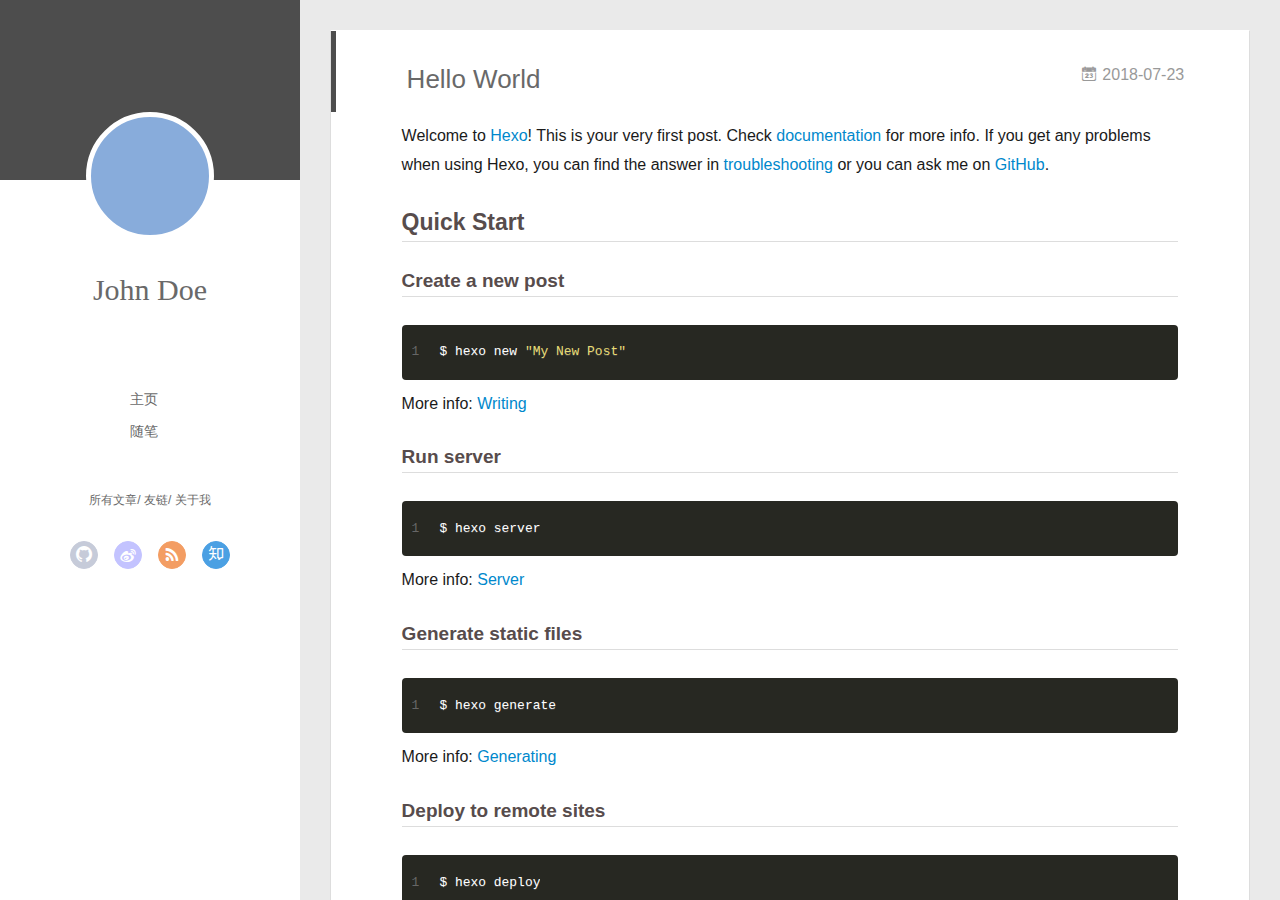
==== commit 78d42652: "Site updated: 2018-07-23 13:48:57" ====
--- a/index.html
+++ b/index.html
@@ -3,74 +3,157 @@
 <head>
   <meta charset="utf-8">
   
-
-  
+  <meta name="renderer" content="webkit">
+  <meta http-equiv="X-UA-Compatible" content="IE=edge" >
+  <link rel="dns-prefetch" href="https://github.com/ailipapa/papawu">
   <title>Hexo</title>
   <meta name="viewport" content="width=device-width, initial-scale=1, maximum-scale=1">
   <meta property="og:type" content="website">
 <meta property="og:title" content="Hexo">
-<meta property="og:url" content="http://yoursite.com/index.html">
+<meta property="og:url" content="https://github.com/ailipapa/papawu/index.html">
 <meta property="og:site_name" content="Hexo">
 <meta property="og:locale" content="default">
 <meta name="twitter:card" content="summary">
 <meta name="twitter:title" content="Hexo">
   
-    <link rel="alternate" href="/atom.xml" title="Hexo" type="application/atom+xml">
+    <link rel="alternative" href="/atom.xml" title="Hexo" type="application/atom+xml">
   
   
     <link rel="icon" href="/favicon.png">
   
-  
-    <link href="//fonts.googleapis.com/css?family=Source+Code+Pro" rel="stylesheet" type="text/css">
-  
-  <link rel="stylesheet" href="/css/style.css">
+  <link rel="stylesheet" type="text/css" href="/./main.0cf68a.css">
+  <style type="text/css">
+  
+    #container.show {
+      background: linear-gradient(200deg,#a0cfe4,#e8c37e);
+    }
+  </style>
+  
+
+  
+
 </head>
 
 <body>
-  <div id="container">
-    <div id="wrap">
-      <header id="header">
-  <div id="banner"></div>
-  <div id="header-outer" class="outer">
-    <div id="header-title" class="inner">
-      <h1 id="logo-wrap">
-        <a href="/" id="logo">Hexo</a>
-      </h1>
-      
-    </div>
-    <div id="header-inner" class="inner">
-      <nav id="main-nav">
-        <a id="main-nav-toggle" class="nav-icon"></a>
-        
-          <a class="main-nav-link" href="/">Home</a>
-        
-          <a class="main-nav-link" href="/archives">Archives</a>
-        
-      </nav>
-      <nav id="sub-nav">
-        
-          <a id="nav-rss-link" class="nav-icon" href="/atom.xml" title="RSS Feed"></a>
-        
-        <a id="nav-search-btn" class="nav-icon" title="Search"></a>
-      </nav>
-      <div id="search-form-wrap">
-        <form action="//google.com/search" method="get" accept-charset="UTF-8" class="search-form"><input type="search" name="q" class="search-form-input" placeholder="Search"><button type="submit" class="search-form-submit">&#xF002;</button><input type="hidden" name="sitesearch" value="http://yoursite.com"></form>
-      </div>
-    </div>
-  </div>
-</header>
-      <div class="outer">
-        <section id="main">
-  
-    <article id="post-hello-world" class="article article-type-post" itemscope itemprop="blogPost">
-  <div class="article-meta">
-    <a href="/2018/07/23/hello-world/" class="article-date">
-  <time datetime="2018-07-23T01:47:04.959Z" itemprop="datePublished">2018-07-23</time>
-</a>
-    
-  </div>
+  <div id="container" q-class="show:isCtnShow">
+    <canvas id="anm-canvas" class="anm-canvas"></canvas>
+    <div class="left-col" q-class="show:isShow">
+      
+<div class="overlay" style="background: #4d4d4d"></div>
+<div class="intrude-less">
+	<header id="header" class="inner">
+		<a href="/" class="profilepic">
+			<img src="" class="js-avatar">
+		</a>
+		<hgroup>
+		  <h1 class="header-author"><a href="/">John Doe</a></h1>
+		</hgroup>
+		
+
+		<nav class="header-menu">
+			<ul>
+			
+				<li><a href="/">主页</a></li>
+	        
+				<li><a href="/tags/随笔/">随笔</a></li>
+	        
+			</ul>
+		</nav>
+		<nav class="header-smart-menu">
+    		
+    			
+    			<a q-on="click: openSlider(e, 'innerArchive')" href="javascript:void(0)">所有文章</a>
+    			
+            
+    			
+    			<a q-on="click: openSlider(e, 'friends')" href="javascript:void(0)">友链</a>
+    			
+            
+    			
+    			<a q-on="click: openSlider(e, 'aboutme')" href="javascript:void(0)">关于我</a>
+    			
+            
+		</nav>
+		<nav class="header-nav">
+			<div class="social">
+				
+					<a class="github" target="_blank" href="#" title="github"><i class="icon-github"></i></a>
+		        
+					<a class="weibo" target="_blank" href="#" title="weibo"><i class="icon-weibo"></i></a>
+		        
+					<a class="rss" target="_blank" href="#" title="rss"><i class="icon-rss"></i></a>
+		        
+					<a class="zhihu" target="_blank" href="#" title="zhihu"><i class="icon-zhihu"></i></a>
+		        
+			</div>
+		</nav>
+	</header>		
+</div>
+
+    </div>
+    <div class="mid-col" q-class="show:isShow,hide:isShow|isFalse">
+      
+<nav id="mobile-nav">
+  	<div class="overlay js-overlay" style="background: #4d4d4d"></div>
+	<div class="btnctn js-mobile-btnctn">
+  		<div class="slider-trigger list" q-on="click: openSlider(e)"><i class="icon icon-sort"></i></div>
+	</div>
+	<div class="intrude-less">
+		<header id="header" class="inner">
+			<div class="profilepic">
+				<img src="" class="js-avatar">
+			</div>
+			<hgroup>
+			  <h1 class="header-author js-header-author">John Doe</h1>
+			</hgroup>
+			
+			
+			
+				
+			
+				
+			
+			
+			
+			<nav class="header-nav">
+				<div class="social">
+					
+						<a class="github" target="_blank" href="#" title="github"><i class="icon-github"></i></a>
+			        
+						<a class="weibo" target="_blank" href="#" title="weibo"><i class="icon-weibo"></i></a>
+			        
+						<a class="rss" target="_blank" href="#" title="rss"><i class="icon-rss"></i></a>
+			        
+						<a class="zhihu" target="_blank" href="#" title="zhihu"><i class="icon-zhihu"></i></a>
+			        
+				</div>
+			</nav>
+
+			<nav class="header-menu js-header-menu">
+				<ul style="width: 50%">
+				
+				
+					<li style="width: 50%"><a href="/">主页</a></li>
+		        
+					<li style="width: 50%"><a href="/tags/随笔/">随笔</a></li>
+		        
+				</ul>
+			</nav>
+		</header>				
+	</div>
+	<div class="mobile-mask" style="display:none" q-show="isShow"></div>
+</nav>
+
+      <div id="wrapper" class="body-wrap">
+        <div class="menu-l">
+          <div class="canvas-wrap">
+            <canvas data-colors="#eaeaea" data-sectionHeight="100" data-contentId="js-content" id="myCanvas1" class="anm-canvas"></canvas>
+          </div>
+          <div id="js-content" class="content-ll">
+            
+  
+    <article id="post-hello-world" class="article article-type-post  article-index" itemscope itemprop="blogPost">
   <div class="article-inner">
-    
     
       <header class="article-header">
         
@@ -80,11 +163,16 @@
     </h1>
   
 
+        
+        <a href="/2018/07/23/hello-world/" class="archive-article-date">
+  	<time datetime="2018-07-23T01:47:04.959Z" itemprop="datePublished"><i class="icon-calendar icon"></i>2018-07-23</time>
+</a>
+        
       </header>
     
     <div class="article-entry" itemprop="articleBody">
       
-        <p>Welcome to <a href="https://hexo.io/" target="_blank" rel="noopener">Hexo</a>! This is your very first post. Check <a href="https://hexo.io/docs/" target="_blank" rel="noopener">documentation</a> for more info. If you get any problems when using Hexo, you can find the answer in <a href="https://hexo.io/docs/troubleshooting.html" target="_blank" rel="noopener">troubleshooting</a> or you can ask me on <a href="https://github.com/hexojs/hexo/issues" target="_blank" rel="noopener">GitHub</a>.</p>
+        <p>Welcome to <a href="https://hexo.io/" target="_blank" rel="noopener">Hexo</a>! This is your very first post. Check <a href="https://hexo.io/docs/" target="_blank" rel="noopener">documentation</a> for more info. If you get any problems when using Hexo, you can find the answer in <a href="https://hexo.io/docs/troubleshooting.html" target="_blank" rel="noopener">troubleshooting</a> or you can ask me on <a href="https://github.com/hexojs/hexo/issues">GitHub</a>.</p>
 <h2 id="Quick-Start"><a href="#Quick-Start" class="headerlink" title="Quick Start"></a>Quick Start</h2><h3 id="Create-a-new-post"><a href="#Create-a-new-post" class="headerlink" title="Create a new post"></a>Create a new post</h3><figure class="highlight bash"><table><tr><td class="gutter"><pre><span class="line">1</span><br></pre></td><td class="code"><pre><span class="line">$ hexo new <span class="string">"My New Post"</span></span><br></pre></td></tr></table></figure>
 <p>More info: <a href="https://hexo.io/docs/writing.html" target="_blank" rel="noopener">Writing</a></p>
 <h3 id="Run-server"><a href="#Run-server" class="headerlink" title="Run server"></a>Run server</h3><figure class="highlight bash"><table><tr><td class="gutter"><pre><span class="line">1</span><br></pre></td><td class="code"><pre><span class="line">$ hexo server</span><br></pre></td></tr></table></figure>
@@ -95,90 +183,292 @@
 <p>More info: <a href="https://hexo.io/docs/deployment.html" target="_blank" rel="noopener">Deployment</a></p>
 
       
-    </div>
-    <footer class="article-footer">
-      <a data-url="http://yoursite.com/2018/07/23/hello-world/" data-id="cjjxt507s0000sgcpve89ffq4" class="article-share-link">Share</a>
-      
-      
-    </footer>
+
+      
+    </div>
+    <div class="article-info article-info-index">
+      
+      
+      
+
+      
+        <p class="article-more-link">
+          <a class="article-more-a" href="/2018/07/23/hello-world/">展开全文 >></a>
+        </p>
+      
+
+      
+      <div class="clearfix"></div>
+    </div>
   </div>
-  
 </article>
 
-
-  
-
-
-</section>
-        
-          <aside id="sidebar">
-  
-    
-
-  
-    
-
-  
-    
-  
-    
-  <div class="widget-wrap">
-    <h3 class="widget-title">Archives</h3>
-    <div class="widget">
-      <ul class="archive-list"><li class="archive-list-item"><a class="archive-list-link" href="/archives/2018/07/">July 2018</a></li></ul>
-    </div>
-  </div>
-
-
-  
-    
-  <div class="widget-wrap">
-    <h3 class="widget-title">Recent Posts</h3>
-    <div class="widget">
-      <ul>
-        
-          <li>
-            <a href="/2018/07/23/hello-world/">Hello World</a>
-          </li>
-        
-      </ul>
-    </div>
-  </div>
-
-  
+<aside class="wrap-side-operation">
+    <div class="mod-side-operation">
+        
+        <div class="jump-container" id="js-jump-container" style="display:none;">
+            <a href="javascript:void(0)" class="mod-side-operation__jump-to-top">
+                <i class="icon-font icon-back"></i>
+            </a>
+            <div id="js-jump-plan-container" class="jump-plan-container" style="top: -11px;">
+                <i class="icon-font icon-plane jump-plane"></i>
+            </div>
+        </div>
+        
+        
+    </div>
 </aside>
-        
+
+
+
+
+  
+  
+
+
+          </div>
+        </div>
       </div>
       <footer id="footer">
-  
   <div class="outer">
-    <div id="footer-info" class="inner">
-      &copy; 2018 John Doe<br>
-      Powered by <a href="http://hexo.io/" target="_blank">Hexo</a>
+    <div id="footer-info">
+    	<div class="footer-left">
+    		&copy; 2018 John Doe
+    	</div>
+      	<div class="footer-right">
+      		<a href="http://hexo.io/" target="_blank">Hexo</a>  Theme <a href="https://github.com/litten/hexo-theme-yilia" target="_blank">Yilia</a> by Litten
+      	</div>
     </div>
   </div>
 </footer>
     </div>
-    <nav id="mobile-nav">
-  
-    <a href="/" class="mobile-nav-link">Home</a>
-  
-    <a href="/archives" class="mobile-nav-link">Archives</a>
-  
-</nav>
-    
-
-<script src="//ajax.googleapis.com/ajax/libs/jquery/2.0.3/jquery.min.js"></script>
-
-
-  <link rel="stylesheet" href="/fancybox/jquery.fancybox.css">
-  <script src="/fancybox/jquery.fancybox.pack.js"></script>
-
-
-<script src="/js/script.js"></script>
-
-
-
+    <script>
+	var yiliaConfig = {
+		mathjax: false,
+		isHome: true,
+		isPost: false,
+		isArchive: false,
+		isTag: false,
+		isCategory: false,
+		open_in_new: false,
+		toc_hide_index: true,
+		root: "/",
+		innerArchive: true,
+		showTags: false
+	}
+</script>
+
+<script>!function(t){function n(e){if(r[e])return r[e].exports;var i=r[e]={exports:{},id:e,loaded:!1};return t[e].call(i.exports,i,i.exports,n),i.loaded=!0,i.exports}var r={};n.m=t,n.c=r,n.p="./",n(0)}([function(t,n,r){r(195),t.exports=r(191)},function(t,n,r){var e=r(3),i=r(52),o=r(27),u=r(28),c=r(53),f="prototype",a=function(t,n,r){var s,l,h,v,p=t&a.F,d=t&a.G,y=t&a.S,g=t&a.P,b=t&a.B,m=d?e:y?e[n]||(e[n]={}):(e[n]||{})[f],x=d?i:i[n]||(i[n]={}),w=x[f]||(x[f]={});d&&(r=n);for(s in r)l=!p&&m&&void 0!==m[s],h=(l?m:r)[s],v=b&&l?c(h,e):g&&"function"==typeof h?c(Function.call,h):h,m&&u(m,s,h,t&a.U),x[s]!=h&&o(x,s,v),g&&w[s]!=h&&(w[s]=h)};e.core=i,a.F=1,a.G=2,a.S=4,a.P=8,a.B=16,a.W=32,a.U=64,a.R=128,t.exports=a},function(t,n,r){var e=r(6);t.exports=function(t){if(!e(t))throw TypeError(t+" is not an object!");return t}},function(t,n){var r=t.exports="undefined"!=typeof window&&window.Math==Math?window:"undefined"!=typeof self&&self.Math==Math?self:Function("return this")();"number"==typeof __g&&(__g=r)},function(t,n){t.exports=function(t){try{return!!t()}catch(t){return!0}}},function(t,n){var r=t.exports="undefined"!=typeof window&&window.Math==Math?window:"undefined"!=typeof self&&self.Math==Math?self:Function("return this")();"number"==typeof __g&&(__g=r)},function(t,n){t.exports=function(t){return"object"==typeof t?null!==t:"function"==typeof t}},function(t,n,r){var e=r(126)("wks"),i=r(76),o=r(3).Symbol,u="function"==typeof o;(t.exports=function(t){return e[t]||(e[t]=u&&o[t]||(u?o:i)("Symbol."+t))}).store=e},function(t,n){var r={}.hasOwnProperty;t.exports=function(t,n){return r.call(t,n)}},function(t,n,r){var e=r(94),i=r(33);t.exports=function(t){return e(i(t))}},function(t,n,r){t.exports=!r(4)(function(){return 7!=Object.defineProperty({},"a",{get:function(){return 7}}).a})},function(t,n,r){var e=r(2),i=r(167),o=r(50),u=Object.defineProperty;n.f=r(10)?Object.defineProperty:function(t,n,r){if(e(t),n=o(n,!0),e(r),i)try{return u(t,n,r)}catch(t){}if("get"in r||"set"in r)throw TypeError("Accessors not supported!");return"value"in r&&(t[n]=r.value),t}},function(t,n,r){t.exports=!r(18)(function(){return 7!=Object.defineProperty({},"a",{get:function(){return 7}}).a})},function(t,n,r){var e=r(14),i=r(22);t.exports=r(12)?function(t,n,r){return e.f(t,n,i(1,r))}:function(t,n,r){return t[n]=r,t}},function(t,n,r){var e=r(20),i=r(58),o=r(42),u=Object.defineProperty;n.f=r(12)?Object.defineProperty:function(t,n,r){if(e(t),n=o(n,!0),e(r),i)try{return u(t,n,r)}catch(t){}if("get"in r||"set"in r)throw TypeError("Accessors not supported!");return"value"in r&&(t[n]=r.value),t}},function(t,n,r){var e=r(40)("wks"),i=r(23),o=r(5).Symbol,u="function"==typeof o;(t.exports=function(t){return e[t]||(e[t]=u&&o[t]||(u?o:i)("Symbol."+t))}).store=e},function(t,n,r){var e=r(67),i=Math.min;t.exports=function(t){return t>0?i(e(t),9007199254740991):0}},function(t,n,r){var e=r(46);t.exports=function(t){return Object(e(t))}},function(t,n){t.exports=function(t){try{return!!t()}catch(t){return!0}}},function(t,n,r){var e=r(63),i=r(34);t.exports=Object.keys||function(t){return e(t,i)}},function(t,n,r){var e=r(21);t.exports=function(t){if(!e(t))throw TypeError(t+" is not an object!");return t}},function(t,n){t.exports=function(t){return"object"==typeof t?null!==t:"function"==typeof t}},function(t,n){t.exports=function(t,n){return{enumerable:!(1&t),configurable:!(2&t),writable:!(4&t),value:n}}},function(t,n){var r=0,e=Math.random();t.exports=function(t){return"Symbol(".concat(void 0===t?"":t,")_",(++r+e).toString(36))}},function(t,n){var r={}.hasOwnProperty;t.exports=function(t,n){return r.call(t,n)}},function(t,n){var r=t.exports={version:"2.4.0"};"number"==typeof __e&&(__e=r)},function(t,n){t.exports=function(t){if("function"!=typeof t)throw TypeError(t+" is not a function!");return t}},function(t,n,r){var e=r(11),i=r(66);t.exports=r(10)?function(t,n,r){return e.f(t,n,i(1,r))}:function(t,n,r){return t[n]=r,t}},function(t,n,r){var e=r(3),i=r(27),o=r(24),u=r(76)("src"),c="toString",f=Function[c],a=(""+f).split(c);r(52).inspectSource=function(t){return f.call(t)},(t.exports=function(t,n,r,c){var f="function"==typeof r;f&&(o(r,"name")||i(r,"name",n)),t[n]!==r&&(f&&(o(r,u)||i(r,u,t[n]?""+t[n]:a.join(String(n)))),t===e?t[n]=r:c?t[n]?t[n]=r:i(t,n,r):(delete t[n],i(t,n,r)))})(Function.prototype,c,function(){return"function"==typeof this&&this[u]||f.call(this)})},function(t,n,r){var e=r(1),i=r(4),o=r(46),u=function(t,n,r,e){var i=String(o(t)),u="<"+n;return""!==r&&(u+=" "+r+'="'+String(e).replace(/"/g,"&quot;")+'"'),u+">"+i+"</"+n+">"};t.exports=function(t,n){var r={};r[t]=n(u),e(e.P+e.F*i(function(){var n=""[t]('"');return n!==n.toLowerCase()||n.split('"').length>3}),"String",r)}},function(t,n,r){var e=r(115),i=r(46);t.exports=function(t){return e(i(t))}},function(t,n,r){var e=r(116),i=r(66),o=r(30),u=r(50),c=r(24),f=r(167),a=Object.getOwnPropertyDescriptor;n.f=r(10)?a:function(t,n){if(t=o(t),n=u(n,!0),f)try{return a(t,n)}catch(t){}if(c(t,n))return i(!e.f.call(t,n),t[n])}},function(t,n,r){var e=r(24),i=r(17),o=r(145)("IE_PROTO"),u=Object.prototype;t.exports=Object.getPrototypeOf||function(t){return t=i(t),e(t,o)?t[o]:"function"==typeof t.constructor&&t instanceof t.constructor?t.constructor.prototype:t instanceof Object?u:null}},function(t,n){t.exports=function(t){if(void 0==t)throw TypeError("Can't call method on  "+t);return t}},function(t,n){t.exports="constructor,hasOwnProperty,isPrototypeOf,propertyIsEnumerable,toLocaleString,toString,valueOf".split(",")},function(t,n){t.exports={}},function(t,n){t.exports=!0},function(t,n){n.f={}.propertyIsEnumerable},function(t,n,r){var e=r(14).f,i=r(8),o=r(15)("toStringTag");t.exports=function(t,n,r){t&&!i(t=r?t:t.prototype,o)&&e(t,o,{configurable:!0,value:n})}},function(t,n,r){var e=r(40)("keys"),i=r(23);t.exports=function(t){return e[t]||(e[t]=i(t))}},function(t,n,r){var e=r(5),i="__core-js_shared__",o=e[i]||(e[i]={});t.exports=function(t){return o[t]||(o[t]={})}},function(t,n){var r=Math.ceil,e=Math.floor;t.exports=function(t){return isNaN(t=+t)?0:(t>0?e:r)(t)}},function(t,n,r){var e=r(21);t.exports=function(t,n){if(!e(t))return t;var r,i;if(n&&"function"==typeof(r=t.toString)&&!e(i=r.call(t)))return i;if("function"==typeof(r=t.valueOf)&&!e(i=r.call(t)))return i;if(!n&&"function"==typeof(r=t.toString)&&!e(i=r.call(t)))return i;throw TypeError("Can't convert object to primitive value")}},function(t,n,r){var e=r(5),i=r(25),o=r(36),u=r(44),c=r(14).f;t.exports=function(t){var n=i.Symbol||(i.Symbol=o?{}:e.Symbol||{});"_"==t.charAt(0)||t in n||c(n,t,{value:u.f(t)})}},function(t,n,r){n.f=r(15)},function(t,n){var r={}.toString;t.exports=function(t){return r.call(t).slice(8,-1)}},function(t,n){t.exports=function(t){if(void 0==t)throw TypeError("Can't call method on  "+t);return t}},function(t,n,r){var e=r(4);t.exports=function(t,n){return!!t&&e(function(){n?t.call(null,function(){},1):t.call(null)})}},function(t,n,r){var e=r(53),i=r(115),o=r(17),u=r(16),c=r(203);t.exports=function(t,n){var r=1==t,f=2==t,a=3==t,s=4==t,l=6==t,h=5==t||l,v=n||c;return function(n,c,p){for(var d,y,g=o(n),b=i(g),m=e(c,p,3),x=u(b.length),w=0,S=r?v(n,x):f?v(n,0):void 0;x>w;w++)if((h||w in b)&&(d=b[w],y=m(d,w,g),t))if(r)S[w]=y;else if(y)switch(t){case 3:return!0;case 5:return d;case 6:return w;case 2:S.push(d)}else if(s)return!1;return l?-1:a||s?s:S}}},function(t,n,r){var e=r(1),i=r(52),o=r(4);t.exports=function(t,n){var r=(i.Object||{})[t]||Object[t],u={};u[t]=n(r),e(e.S+e.F*o(function(){r(1)}),"Object",u)}},function(t,n,r){var e=r(6);t.exports=function(t,n){if(!e(t))return t;var r,i;if(n&&"function"==typeof(r=t.toString)&&!e(i=r.call(t)))return i;if("function"==typeof(r=t.valueOf)&&!e(i=r.call(t)))return i;if(!n&&"function"==typeof(r=t.toString)&&!e(i=r.call(t)))return i;throw TypeError("Can't convert object to primitive value")}},function(t,n,r){var e=r(5),i=r(25),o=r(91),u=r(13),c="prototype",f=function(t,n,r){var a,s,l,h=t&f.F,v=t&f.G,p=t&f.S,d=t&f.P,y=t&f.B,g=t&f.W,b=v?i:i[n]||(i[n]={}),m=b[c],x=v?e:p?e[n]:(e[n]||{})[c];v&&(r=n);for(a in r)(s=!h&&x&&void 0!==x[a])&&a in b||(l=s?x[a]:r[a],b[a]=v&&"function"!=typeof x[a]?r[a]:y&&s?o(l,e):g&&x[a]==l?function(t){var n=function(n,r,e){if(this instanceof t){switch(arguments.length){case 0:return new t;case 1:return new t(n);case 2:return new t(n,r)}return new t(n,r,e)}return t.apply(this,arguments)};return n[c]=t[c],n}(l):d&&"function"==typeof l?o(Function.call,l):l,d&&((b.virtual||(b.virtual={}))[a]=l,t&f.R&&m&&!m[a]&&u(m,a,l)))};f.F=1,f.G=2,f.S=4,f.P=8,f.B=16,f.W=32,f.U=64,f.R=128,t.exports=f},function(t,n){var r=t.exports={version:"2.4.0"};"number"==typeof __e&&(__e=r)},function(t,n,r){var e=r(26);t.exports=function(t,n,r){if(e(t),void 0===n)return t;switch(r){case 1:return function(r){return t.call(n,r)};case 2:return function(r,e){return t.call(n,r,e)};case 3:return function(r,e,i){return t.call(n,r,e,i)}}return function(){return t.apply(n,arguments)}}},function(t,n,r){var e=r(183),i=r(1),o=r(126)("metadata"),u=o.store||(o.store=new(r(186))),c=function(t,n,r){var i=u.get(t);if(!i){if(!r)return;u.set(t,i=new e)}var o=i.get(n);if(!o){if(!r)return;i.set(n,o=new e)}return o},f=function(t,n,r){var e=c(n,r,!1);return void 0!==e&&e.has(t)},a=function(t,n,r){var e=c(n,r,!1);return void 0===e?void 0:e.get(t)},s=function(t,n,r,e){c(r,e,!0).set(t,n)},l=function(t,n){var r=c(t,n,!1),e=[];return r&&r.forEach(function(t,n){e.push(n)}),e},h=function(t){return void 0===t||"symbol"==typeof t?t:String(t)},v=function(t){i(i.S,"Reflect",t)};t.exports={store:u,map:c,has:f,get:a,set:s,keys:l,key:h,exp:v}},function(t,n,r){"use strict";if(r(10)){var e=r(69),i=r(3),o=r(4),u=r(1),c=r(127),f=r(152),a=r(53),s=r(68),l=r(66),h=r(27),v=r(73),p=r(67),d=r(16),y=r(75),g=r(50),b=r(24),m=r(180),x=r(114),w=r(6),S=r(17),_=r(137),O=r(70),E=r(32),P=r(71).f,j=r(154),F=r(76),M=r(7),A=r(48),N=r(117),T=r(146),I=r(155),k=r(80),L=r(123),R=r(74),C=r(130),D=r(160),U=r(11),W=r(31),G=U.f,B=W.f,V=i.RangeError,z=i.TypeError,q=i.Uint8Array,K="ArrayBuffer",J="Shared"+K,Y="BYTES_PER_ELEMENT",H="prototype",$=Array[H],X=f.ArrayBuffer,Q=f.DataView,Z=A(0),tt=A(2),nt=A(3),rt=A(4),et=A(5),it=A(6),ot=N(!0),ut=N(!1),ct=I.values,ft=I.keys,at=I.entries,st=$.lastIndexOf,lt=$.reduce,ht=$.reduceRight,vt=$.join,pt=$.sort,dt=$.slice,yt=$.toString,gt=$.toLocaleString,bt=M("iterator"),mt=M("toStringTag"),xt=F("typed_constructor"),wt=F("def_constructor"),St=c.CONSTR,_t=c.TYPED,Ot=c.VIEW,Et="Wrong length!",Pt=A(1,function(t,n){return Tt(T(t,t[wt]),n)}),jt=o(function(){return 1===new q(new Uint16Array([1]).buffer)[0]}),Ft=!!q&&!!q[H].set&&o(function(){new q(1).set({})}),Mt=function(t,n){if(void 0===t)throw z(Et);var r=+t,e=d(t);if(n&&!m(r,e))throw V(Et);return e},At=function(t,n){var r=p(t);if(r<0||r%n)throw V("Wrong offset!");return r},Nt=function(t){if(w(t)&&_t in t)return t;throw z(t+" is not a typed array!")},Tt=function(t,n){if(!(w(t)&&xt in t))throw z("It is not a typed array constructor!");return new t(n)},It=function(t,n){return kt(T(t,t[wt]),n)},kt=function(t,n){for(var r=0,e=n.length,i=Tt(t,e);e>r;)i[r]=n[r++];return i},Lt=function(t,n,r){G(t,n,{get:function(){return this._d[r]}})},Rt=function(t){var n,r,e,i,o,u,c=S(t),f=arguments.length,s=f>1?arguments[1]:void 0,l=void 0!==s,h=j(c);if(void 0!=h&&!_(h)){for(u=h.call(c),e=[],n=0;!(o=u.next()).done;n++)e.push(o.value);c=e}for(l&&f>2&&(s=a(s,arguments[2],2)),n=0,r=d(c.length),i=Tt(this,r);r>n;n++)i[n]=l?s(c[n],n):c[n];return i},Ct=function(){for(var t=0,n=arguments.length,r=Tt(this,n);n>t;)r[t]=arguments[t++];return r},Dt=!!q&&o(function(){gt.call(new q(1))}),Ut=function(){return gt.apply(Dt?dt.call(Nt(this)):Nt(this),arguments)},Wt={copyWithin:function(t,n){return D.call(Nt(this),t,n,arguments.length>2?arguments[2]:void 0)},every:function(t){return rt(Nt(this),t,arguments.length>1?arguments[1]:void 0)},fill:function(t){return C.apply(Nt(this),arguments)},filter:function(t){return It(this,tt(Nt(this),t,arguments.length>1?arguments[1]:void 0))},find:function(t){return et(Nt(this),t,arguments.length>1?arguments[1]:void 0)},findIndex:function(t){return it(Nt(this),t,arguments.length>1?arguments[1]:void 0)},forEach:function(t){Z(Nt(this),t,arguments.length>1?arguments[1]:void 0)},indexOf:function(t){return ut(Nt(this),t,arguments.length>1?arguments[1]:void 0)},includes:function(t){return ot(Nt(this),t,arguments.length>1?arguments[1]:void 0)},join:function(t){return vt.apply(Nt(this),arguments)},lastIndexOf:function(t){return st.apply(Nt(this),arguments)},map:function(t){return Pt(Nt(this),t,arguments.length>1?arguments[1]:void 0)},reduce:function(t){return lt.apply(Nt(this),arguments)},reduceRight:function(t){return ht.apply(Nt(this),arguments)},reverse:function(){for(var t,n=this,r=Nt(n).length,e=Math.floor(r/2),i=0;i<e;)t=n[i],n[i++]=n[--r],n[r]=t;return n},some:function(t){return nt(Nt(this),t,arguments.length>1?arguments[1]:void 0)},sort:function(t){return pt.call(Nt(this),t)},subarray:function(t,n){var r=Nt(this),e=r.length,i=y(t,e);return new(T(r,r[wt]))(r.buffer,r.byteOffset+i*r.BYTES_PER_ELEMENT,d((void 0===n?e:y(n,e))-i))}},Gt=function(t,n){return It(this,dt.call(Nt(this),t,n))},Bt=function(t){Nt(this);var n=At(arguments[1],1),r=this.length,e=S(t),i=d(e.length),o=0;if(i+n>r)throw V(Et);for(;o<i;)this[n+o]=e[o++]},Vt={entries:function(){return at.call(Nt(this))},keys:function(){return ft.call(Nt(this))},values:function(){return ct.call(Nt(this))}},zt=function(t,n){return w(t)&&t[_t]&&"symbol"!=typeof n&&n in t&&String(+n)==String(n)},qt=function(t,n){return zt(t,n=g(n,!0))?l(2,t[n]):B(t,n)},Kt=function(t,n,r){return!(zt(t,n=g(n,!0))&&w(r)&&b(r,"value"))||b(r,"get")||b(r,"set")||r.configurable||b(r,"writable")&&!r.writable||b(r,"enumerable")&&!r.enumerable?G(t,n,r):(t[n]=r.value,t)};St||(W.f=qt,U.f=Kt),u(u.S+u.F*!St,"Object",{getOwnPropertyDescriptor:qt,defineProperty:Kt}),o(function(){yt.call({})})&&(yt=gt=function(){return vt.call(this)});var Jt=v({},Wt);v(Jt,Vt),h(Jt,bt,Vt.values),v(Jt,{slice:Gt,set:Bt,constructor:function(){},toString:yt,toLocaleString:Ut}),Lt(Jt,"buffer","b"),Lt(Jt,"byteOffset","o"),Lt(Jt,"byteLength","l"),Lt(Jt,"length","e"),G(Jt,mt,{get:function(){return this[_t]}}),t.exports=function(t,n,r,f){f=!!f;var a=t+(f?"Clamped":"")+"Array",l="Uint8Array"!=a,v="get"+t,p="set"+t,y=i[a],g=y||{},b=y&&E(y),m=!y||!c.ABV,S={},_=y&&y[H],j=function(t,r){var e=t._d;return e.v[v](r*n+e.o,jt)},F=function(t,r,e){var i=t._d;f&&(e=(e=Math.round(e))<0?0:e>255?255:255&e),i.v[p](r*n+i.o,e,jt)},M=function(t,n){G(t,n,{get:function(){return j(this,n)},set:function(t){return F(this,n,t)},enumerable:!0})};m?(y=r(function(t,r,e,i){s(t,y,a,"_d");var o,u,c,f,l=0,v=0;if(w(r)){if(!(r instanceof X||(f=x(r))==K||f==J))return _t in r?kt(y,r):Rt.call(y,r);o=r,v=At(e,n);var p=r.byteLength;if(void 0===i){if(p%n)throw V(Et);if((u=p-v)<0)throw V(Et)}else if((u=d(i)*n)+v>p)throw V(Et);c=u/n}else c=Mt(r,!0),u=c*n,o=new X(u);for(h(t,"_d",{b:o,o:v,l:u,e:c,v:new Q(o)});l<c;)M(t,l++)}),_=y[H]=O(Jt),h(_,"constructor",y)):L(function(t){new y(null),new y(t)},!0)||(y=r(function(t,r,e,i){s(t,y,a);var o;return w(r)?r instanceof X||(o=x(r))==K||o==J?void 0!==i?new g(r,At(e,n),i):void 0!==e?new g(r,At(e,n)):new g(r):_t in r?kt(y,r):Rt.call(y,r):new g(Mt(r,l))}),Z(b!==Function.prototype?P(g).concat(P(b)):P(g),function(t){t in y||h(y,t,g[t])}),y[H]=_,e||(_.constructor=y));var A=_[bt],N=!!A&&("values"==A.name||void 0==A.name),T=Vt.values;h(y,xt,!0),h(_,_t,a),h(_,Ot,!0),h(_,wt,y),(f?new y(1)[mt]==a:mt in _)||G(_,mt,{get:function(){return a}}),S[a]=y,u(u.G+u.W+u.F*(y!=g),S),u(u.S,a,{BYTES_PER_ELEMENT:n,from:Rt,of:Ct}),Y in _||h(_,Y,n),u(u.P,a,Wt),R(a),u(u.P+u.F*Ft,a,{set:Bt}),u(u.P+u.F*!N,a,Vt),u(u.P+u.F*(_.toString!=yt),a,{toString:yt}),u(u.P+u.F*o(function(){new y(1).slice()}),a,{slice:Gt}),u(u.P+u.F*(o(function(){return[1,2].toLocaleString()!=new y([1,2]).toLocaleString()})||!o(function(){_.toLocaleString.call([1,2])})),a,{toLocaleString:Ut}),k[a]=N?A:T,e||N||h(_,bt,T)}}else t.exports=function(){}},function(t,n){var r={}.toString;t.exports=function(t){return r.call(t).slice(8,-1)}},function(t,n,r){var e=r(21),i=r(5).document,o=e(i)&&e(i.createElement);t.exports=function(t){return o?i.createElement(t):{}}},function(t,n,r){t.exports=!r(12)&&!r(18)(function(){return 7!=Object.defineProperty(r(57)("div"),"a",{get:function(){return 7}}).a})},function(t,n,r){"use strict";var e=r(36),i=r(51),o=r(64),u=r(13),c=r(8),f=r(35),a=r(96),s=r(38),l=r(103),h=r(15)("iterator"),v=!([].keys&&"next"in[].keys()),p="keys",d="values",y=function(){return this};t.exports=function(t,n,r,g,b,m,x){a(r,n,g);var w,S,_,O=function(t){if(!v&&t in F)return F[t];switch(t){case p:case d:return function(){return new r(this,t)}}return function(){return new r(this,t)}},E=n+" Iterator",P=b==d,j=!1,F=t.prototype,M=F[h]||F["@@iterator"]||b&&F[b],A=M||O(b),N=b?P?O("entries"):A:void 0,T="Array"==n?F.entries||M:M;if(T&&(_=l(T.call(new t)))!==Object.prototype&&(s(_,E,!0),e||c(_,h)||u(_,h,y)),P&&M&&M.name!==d&&(j=!0,A=function(){return M.call(this)}),e&&!x||!v&&!j&&F[h]||u(F,h,A),f[n]=A,f[E]=y,b)if(w={values:P?A:O(d),keys:m?A:O(p),entries:N},x)for(S in w)S in F||o(F,S,w[S]);else i(i.P+i.F*(v||j),n,w);return w}},function(t,n,r){var e=r(20),i=r(100),o=r(34),u=r(39)("IE_PROTO"),c=function(){},f="prototype",a=function(){var t,n=r(57)("iframe"),e=o.length;for(n.style.display="none",r(93).appendChild(n),n.src="javascript:",t=n.contentWindow.document,t.open(),t.write("<script>document.F=Object<\/script>"),t.close(),a=t.F;e--;)delete a[f][o[e]];return a()};t.exports=Object.create||function(t,n){var r;return null!==t?(c[f]=e(t),r=new c,c[f]=null,r[u]=t):r=a(),void 0===n?r:i(r,n)}},function(t,n,r){var e=r(63),i=r(34).concat("length","prototype");n.f=Object.getOwnPropertyNames||function(t){return e(t,i)}},function(t,n){n.f=Object.getOwnPropertySymbols},function(t,n,r){var e=r(8),i=r(9),o=r(90)(!1),u=r(39)("IE_PROTO");t.exports=function(t,n){var r,c=i(t),f=0,a=[];for(r in c)r!=u&&e(c,r)&&a.push(r);for(;n.length>f;)e(c,r=n[f++])&&(~o(a,r)||a.push(r));return a}},function(t,n,r){t.exports=r(13)},function(t,n,r){var e=r(76)("meta"),i=r(6),o=r(24),u=r(11).f,c=0,f=Object.isExtensible||function(){return!0},a=!r(4)(function(){return f(Object.preventExtensions({}))}),s=function(t){u(t,e,{value:{i:"O"+ ++c,w:{}}})},l=function(t,n){if(!i(t))return"symbol"==typeof t?t:("string"==typeof t?"S":"P")+t;if(!o(t,e)){if(!f(t))return"F";if(!n)return"E";s(t)}return t[e].i},h=function(t,n){if(!o(t,e)){if(!f(t))return!0;if(!n)return!1;s(t)}return t[e].w},v=function(t){return a&&p.NEED&&f(t)&&!o(t,e)&&s(t),t},p=t.exports={KEY:e,NEED:!1,fastKey:l,getWeak:h,onFreeze:v}},function(t,n){t.exports=function(t,n){return{enumerable:!(1&t),configurable:!(2&t),writable:!(4&t),value:n}}},function(t,n){var r=Math.ceil,e=Math.floor;t.exports=function(t){return isNaN(t=+t)?0:(t>0?e:r)(t)}},function(t,n){t.exports=function(t,n,r,e){if(!(t instanceof n)||void 0!==e&&e in t)throw TypeError(r+": incorrect invocation!");return t}},function(t,n){t.exports=!1},function(t,n,r){var e=r(2),i=r(173),o=r(133),u=r(145)("IE_PROTO"),c=function(){},f="prototype",a=function(){var t,n=r(132)("iframe"),e=o.length;for(n.style.display="none",r(135).appendChild(n),n.src="javascript:",t=n.contentWindow.document,t.open(),t.write("<script>document.F=Object<\/script>"),t.close(),a=t.F;e--;)delete a[f][o[e]];return a()};t.exports=Object.create||function(t,n){var r;return null!==t?(c[f]=e(t),r=new c,c[f]=null,r[u]=t):r=a(),void 0===n?r:i(r,n)}},function(t,n,r){var e=r(175),i=r(133).concat("length","prototype");n.f=Object.getOwnPropertyNames||function(t){return e(t,i)}},function(t,n,r){var e=r(175),i=r(133);t.exports=Object.keys||function(t){return e(t,i)}},function(t,n,r){var e=r(28);t.exports=function(t,n,r){for(var i in n)e(t,i,n[i],r);return t}},function(t,n,r){"use strict";var e=r(3),i=r(11),o=r(10),u=r(7)("species");t.exports=function(t){var n=e[t];o&&n&&!n[u]&&i.f(n,u,{configurable:!0,get:function(){return this}})}},function(t,n,r){var e=r(67),i=Math.max,o=Math.min;t.exports=function(t,n){return t=e(t),t<0?i(t+n,0):o(t,n)}},function(t,n){var r=0,e=Math.random();t.exports=function(t){return"Symbol(".concat(void 0===t?"":t,")_",(++r+e).toString(36))}},function(t,n,r){var e=r(33);t.exports=function(t){return Object(e(t))}},function(t,n,r){var e=r(7)("unscopables"),i=Array.prototype;void 0==i[e]&&r(27)(i,e,{}),t.exports=function(t){i[e][t]=!0}},function(t,n,r){var e=r(53),i=r(169),o=r(137),u=r(2),c=r(16),f=r(154),a={},s={},n=t.exports=function(t,n,r,l,h){var v,p,d,y,g=h?function(){return t}:f(t),b=e(r,l,n?2:1),m=0;if("function"!=typeof g)throw TypeError(t+" is not iterable!");if(o(g)){for(v=c(t.length);v>m;m++)if((y=n?b(u(p=t[m])[0],p[1]):b(t[m]))===a||y===s)return y}else for(d=g.call(t);!(p=d.next()).done;)if((y=i(d,b,p.value,n))===a||y===s)return y};n.BREAK=a,n.RETURN=s},function(t,n){t.exports={}},function(t,n,r){var e=r(11).f,i=r(24),o=r(7)("toStringTag");t.exports=function(t,n,r){t&&!i(t=r?t:t.prototype,o)&&e(t,o,{configurable:!0,value:n})}},function(t,n,r){var e=r(1),i=r(46),o=r(4),u=r(150),c="["+u+"]",f="​+",a=RegExp("^"+c+c+"*"),s=RegExp(c+c+"*$"),l=function(t,n,r){var i={},c=o(function(){return!!u[t]()||f[t]()!=f}),a=i[t]=c?n(h):u[t];r&&(i[r]=a),e(e.P+e.F*c,"String",i)},h=l.trim=function(t,n){return t=String(i(t)),1&n&&(t=t.replace(a,"")),2&n&&(t=t.replace(s,"")),t};t.exports=l},function(t,n,r){t.exports={default:r(86),__esModule:!0}},function(t,n,r){t.exports={default:r(87),__esModule:!0}},function(t,n,r){"use strict";function e(t){return t&&t.__esModule?t:{default:t}}n.__esModule=!0;var i=r(84),o=e(i),u=r(83),c=e(u),f="function"==typeof c.default&&"symbol"==typeof o.default?function(t){return typeof t}:function(t){return t&&"function"==typeof c.default&&t.constructor===c.default&&t!==c.default.prototype?"symbol":typeof t};n.default="function"==typeof c.default&&"symbol"===f(o.default)?function(t){return void 0===t?"undefined":f(t)}:function(t){return t&&"function"==typeof c.default&&t.constructor===c.default&&t!==c.default.prototype?"symbol":void 0===t?"undefined":f(t)}},function(t,n,r){r(110),r(108),r(111),r(112),t.exports=r(25).Symbol},function(t,n,r){r(109),r(113),t.exports=r(44).f("iterator")},function(t,n){t.exports=function(t){if("function"!=typeof t)throw TypeError(t+" is not a function!");return t}},function(t,n){t.exports=function(){}},function(t,n,r){var e=r(9),i=r(106),o=r(105);t.exports=function(t){return function(n,r,u){var c,f=e(n),a=i(f.length),s=o(u,a);if(t&&r!=r){for(;a>s;)if((c=f[s++])!=c)return!0}else for(;a>s;s++)if((t||s in f)&&f[s]===r)return t||s||0;return!t&&-1}}},function(t,n,r){var e=r(88);t.exports=function(t,n,r){if(e(t),void 0===n)return t;switch(r){case 1:return function(r){return t.call(n,r)};case 2:return function(r,e){return t.call(n,r,e)};case 3:return function(r,e,i){return t.call(n,r,e,i)}}return function(){return t.apply(n,arguments)}}},function(t,n,r){var e=r(19),i=r(62),o=r(37);t.exports=function(t){var n=e(t),r=i.f;if(r)for(var u,c=r(t),f=o.f,a=0;c.length>a;)f.call(t,u=c[a++])&&n.push(u);return n}},function(t,n,r){t.exports=r(5).document&&document.documentElement},function(t,n,r){var e=r(56);t.exports=Object("z").propertyIsEnumerable(0)?Object:function(t){return"String"==e(t)?t.split(""):Object(t)}},function(t,n,r){var e=r(56);t.exports=Array.isArray||function(t){return"Array"==e(t)}},function(t,n,r){"use strict";var e=r(60),i=r(22),o=r(38),u={};r(13)(u,r(15)("iterator"),function(){return this}),t.exports=function(t,n,r){t.prototype=e(u,{next:i(1,r)}),o(t,n+" Iterator")}},function(t,n){t.exports=function(t,n){return{value:n,done:!!t}}},function(t,n,r){var e=r(19),i=r(9);t.exports=function(t,n){for(var r,o=i(t),u=e(o),c=u.length,f=0;c>f;)if(o[r=u[f++]]===n)return r}},function(t,n,r){var e=r(23)("meta"),i=r(21),o=r(8),u=r(14).f,c=0,f=Object.isExtensible||function(){return!0},a=!r(18)(function(){return f(Object.preventExtensions({}))}),s=function(t){u(t,e,{value:{i:"O"+ ++c,w:{}}})},l=function(t,n){if(!i(t))return"symbol"==typeof t?t:("string"==typeof t?"S":"P")+t;if(!o(t,e)){if(!f(t))return"F";if(!n)return"E";s(t)}return t[e].i},h=function(t,n){if(!o(t,e)){if(!f(t))return!0;if(!n)return!1;s(t)}return t[e].w},v=function(t){return a&&p.NEED&&f(t)&&!o(t,e)&&s(t),t},p=t.exports={KEY:e,NEED:!1,fastKey:l,getWeak:h,onFreeze:v}},function(t,n,r){var e=r(14),i=r(20),o=r(19);t.exports=r(12)?Object.defineProperties:function(t,n){i(t);for(var r,u=o(n),c=u.length,f=0;c>f;)e.f(t,r=u[f++],n[r]);return t}},function(t,n,r){var e=r(37),i=r(22),o=r(9),u=r(42),c=r(8),f=r(58),a=Object.getOwnPropertyDescriptor;n.f=r(12)?a:function(t,n){if(t=o(t),n=u(n,!0),f)try{return a(t,n)}catch(t){}if(c(t,n))return i(!e.f.call(t,n),t[n])}},function(t,n,r){var e=r(9),i=r(61).f,o={}.toString,u="object"==typeof window&&window&&Object.getOwnPropertyNames?Object.getOwnPropertyNames(window):[],c=function(t){try{return i(t)}catch(t){return u.slice()}};t.exports.f=function(t){return u&&"[object Window]"==o.call(t)?c(t):i(e(t))}},function(t,n,r){var e=r(8),i=r(77),o=r(39)("IE_PROTO"),u=Object.prototype;t.exports=Object.getPrototypeOf||function(t){return t=i(t),e(t,o)?t[o]:"function"==typeof t.constructor&&t instanceof t.constructor?t.constructor.prototype:t instanceof Object?u:null}},function(t,n,r){var e=r(41),i=r(33);t.exports=function(t){return function(n,r){var o,u,c=String(i(n)),f=e(r),a=c.length;return f<0||f>=a?t?"":void 0:(o=c.charCodeAt(f),o<55296||o>56319||f+1===a||(u=c.charCodeAt(f+1))<56320||u>57343?t?c.charAt(f):o:t?c.slice(f,f+2):u-56320+(o-55296<<10)+65536)}}},function(t,n,r){var e=r(41),i=Math.max,o=Math.min;t.exports=function(t,n){return t=e(t),t<0?i(t+n,0):o(t,n)}},function(t,n,r){var e=r(41),i=Math.min;t.exports=function(t){return t>0?i(e(t),9007199254740991):0}},function(t,n,r){"use strict";var e=r(89),i=r(97),o=r(35),u=r(9);t.exports=r(59)(Array,"Array",function(t,n){this._t=u(t),this._i=0,this._k=n},function(){var t=this._t,n=this._k,r=this._i++;return!t||r>=t.length?(this._t=void 0,i(1)):"keys"==n?i(0,r):"values"==n?i(0,t[r]):i(0,[r,t[r]])},"values"),o.Arguments=o.Array,e("keys"),e("values"),e("entries")},function(t,n){},function(t,n,r){"use strict";var e=r(104)(!0);r(59)(String,"String",function(t){this._t=String(t),this._i=0},function(){var t,n=this._t,r=this._i;return r>=n.length?{value:void 0,done:!0}:(t=e(n,r),this._i+=t.length,{value:t,done:!1})})},function(t,n,r){"use strict";var e=r(5),i=r(8),o=r(12),u=r(51),c=r(64),f=r(99).KEY,a=r(18),s=r(40),l=r(38),h=r(23),v=r(15),p=r(44),d=r(43),y=r(98),g=r(92),b=r(95),m=r(20),x=r(9),w=r(42),S=r(22),_=r(60),O=r(102),E=r(101),P=r(14),j=r(19),F=E.f,M=P.f,A=O.f,N=e.Symbol,T=e.JSON,I=T&&T.stringify,k="prototype",L=v("_hidden"),R=v("toPrimitive"),C={}.propertyIsEnumerable,D=s("symbol-registry"),U=s("symbols"),W=s("op-symbols"),G=Object[k],B="function"==typeof N,V=e.QObject,z=!V||!V[k]||!V[k].findChild,q=o&&a(function(){return 7!=_(M({},"a",{get:function(){return M(this,"a",{value:7}).a}})).a})?function(t,n,r){var e=F(G,n);e&&delete G[n],M(t,n,r),e&&t!==G&&M(G,n,e)}:M,K=function(t){var n=U[t]=_(N[k]);return n._k=t,n},J=B&&"symbol"==typeof N.iterator?function(t){return"symbol"==typeof t}:function(t){return t instanceof N},Y=function(t,n,r){return t===G&&Y(W,n,r),m(t),n=w(n,!0),m(r),i(U,n)?(r.enumerable?(i(t,L)&&t[L][n]&&(t[L][n]=!1),r=_(r,{enumerable:S(0,!1)})):(i(t,L)||M(t,L,S(1,{})),t[L][n]=!0),q(t,n,r)):M(t,n,r)},H=function(t,n){m(t);for(var r,e=g(n=x(n)),i=0,o=e.length;o>i;)Y(t,r=e[i++],n[r]);return t},$=function(t,n){return void 0===n?_(t):H(_(t),n)},X=function(t){var n=C.call(this,t=w(t,!0));return!(this===G&&i(U,t)&&!i(W,t))&&(!(n||!i(this,t)||!i(U,t)||i(this,L)&&this[L][t])||n)},Q=function(t,n){if(t=x(t),n=w(n,!0),t!==G||!i(U,n)||i(W,n)){var r=F(t,n);return!r||!i(U,n)||i(t,L)&&t[L][n]||(r.enumerable=!0),r}},Z=function(t){for(var n,r=A(x(t)),e=[],o=0;r.length>o;)i(U,n=r[o++])||n==L||n==f||e.push(n);return e},tt=function(t){for(var n,r=t===G,e=A(r?W:x(t)),o=[],u=0;e.length>u;)!i(U,n=e[u++])||r&&!i(G,n)||o.push(U[n]);return o};B||(N=function(){if(this instanceof N)throw TypeError("Symbol is not a constructor!");var t=h(arguments.length>0?arguments[0]:void 0),n=function(r){this===G&&n.call(W,r),i(this,L)&&i(this[L],t)&&(this[L][t]=!1),q(this,t,S(1,r))};return o&&z&&q(G,t,{configurable:!0,set:n}),K(t)},c(N[k],"toString",function(){return this._k}),E.f=Q,P.f=Y,r(61).f=O.f=Z,r(37).f=X,r(62).f=tt,o&&!r(36)&&c(G,"propertyIsEnumerable",X,!0),p.f=function(t){return K(v(t))}),u(u.G+u.W+u.F*!B,{Symbol:N});for(var nt="hasInstance,isConcatSpreadable,iterator,match,replace,search,species,split,toPrimitive,toStringTag,unscopables".split(","),rt=0;nt.length>rt;)v(nt[rt++]);for(var nt=j(v.store),rt=0;nt.length>rt;)d(nt[rt++]);u(u.S+u.F*!B,"Symbol",{for:function(t){return i(D,t+="")?D[t]:D[t]=N(t)},keyFor:function(t){if(J(t))return y(D,t);throw TypeError(t+" is not a symbol!")},useSetter:function(){z=!0},useSimple:function(){z=!1}}),u(u.S+u.F*!B,"Object",{create:$,defineProperty:Y,defineProperties:H,getOwnPropertyDescriptor:Q,getOwnPropertyNames:Z,getOwnPropertySymbols:tt}),T&&u(u.S+u.F*(!B||a(function(){var t=N();return"[null]"!=I([t])||"{}"!=I({a:t})||"{}"!=I(Object(t))})),"JSON",{stringify:function(t){if(void 0!==t&&!J(t)){for(var n,r,e=[t],i=1;arguments.length>i;)e.push(arguments[i++]);return n=e[1],"function"==typeof n&&(r=n),!r&&b(n)||(n=function(t,n){if(r&&(n=r.call(this,t,n)),!J(n))return n}),e[1]=n,I.apply(T,e)}}}),N[k][R]||r(13)(N[k],R,N[k].valueOf),l(N,"Symbol"),l(Math,"Math",!0),l(e.JSON,"JSON",!0)},function(t,n,r){r(43)("asyncIterator")},function(t,n,r){r(43)("observable")},function(t,n,r){r(107);for(var e=r(5),i=r(13),o=r(35),u=r(15)("toStringTag"),c=["NodeList","DOMTokenList","MediaList","StyleSheetList","CSSRuleList"],f=0;f<5;f++){var a=c[f],s=e[a],l=s&&s.prototype;l&&!l[u]&&i(l,u,a),o[a]=o.Array}},function(t,n,r){var e=r(45),i=r(7)("toStringTag"),o="Arguments"==e(function(){return arguments}()),u=function(t,n){try{return t[n]}catch(t){}};t.exports=function(t){var n,r,c;return void 0===t?"Undefined":null===t?"Null":"string"==typeof(r=u(n=Object(t),i))?r:o?e(n):"Object"==(c=e(n))&&"function"==typeof n.callee?"Arguments":c}},function(t,n,r){var e=r(45);t.exports=Object("z").propertyIsEnumerable(0)?Object:function(t){return"String"==e(t)?t.split(""):Object(t)}},function(t,n){n.f={}.propertyIsEnumerable},function(t,n,r){var e=r(30),i=r(16),o=r(75);t.exports=function(t){return function(n,r,u){var c,f=e(n),a=i(f.length),s=o(u,a);if(t&&r!=r){for(;a>s;)if((c=f[s++])!=c)return!0}else for(;a>s;s++)if((t||s in f)&&f[s]===r)return t||s||0;return!t&&-1}}},function(t,n,r){"use strict";var e=r(3),i=r(1),o=r(28),u=r(73),c=r(65),f=r(79),a=r(68),s=r(6),l=r(4),h=r(123),v=r(81),p=r(136);t.exports=function(t,n,r,d,y,g){var b=e[t],m=b,x=y?"set":"add",w=m&&m.prototype,S={},_=function(t){var n=w[t];o(w,t,"delete"==t?function(t){return!(g&&!s(t))&&n.call(this,0===t?0:t)}:"has"==t?function(t){return!(g&&!s(t))&&n.call(this,0===t?0:t)}:"get"==t?function(t){return g&&!s(t)?void 0:n.call(this,0===t?0:t)}:"add"==t?function(t){return n.call(this,0===t?0:t),this}:function(t,r){return n.call(this,0===t?0:t,r),this})};if("function"==typeof m&&(g||w.forEach&&!l(function(){(new m).entries().next()}))){var O=new m,E=O[x](g?{}:-0,1)!=O,P=l(function(){O.has(1)}),j=h(function(t){new m(t)}),F=!g&&l(function(){for(var t=new m,n=5;n--;)t[x](n,n);return!t.has(-0)});j||(m=n(function(n,r){a(n,m,t);var e=p(new b,n,m);return void 0!=r&&f(r,y,e[x],e),e}),m.prototype=w,w.constructor=m),(P||F)&&(_("delete"),_("has"),y&&_("get")),(F||E)&&_(x),g&&w.clear&&delete w.clear}else m=d.getConstructor(n,t,y,x),u(m.prototype,r),c.NEED=!0;return v(m,t),S[t]=m,i(i.G+i.W+i.F*(m!=b),S),g||d.setStrong(m,t,y),m}},function(t,n,r){"use strict";var e=r(27),i=r(28),o=r(4),u=r(46),c=r(7);t.exports=function(t,n,r){var f=c(t),a=r(u,f,""[t]),s=a[0],l=a[1];o(function(){var n={};return n[f]=function(){return 7},7!=""[t](n)})&&(i(String.prototype,t,s),e(RegExp.prototype,f,2==n?function(t,n){return l.call(t,this,n)}:function(t){return l.call(t,this)}))}
+},function(t,n,r){"use strict";var e=r(2);t.exports=function(){var t=e(this),n="";return t.global&&(n+="g"),t.ignoreCase&&(n+="i"),t.multiline&&(n+="m"),t.unicode&&(n+="u"),t.sticky&&(n+="y"),n}},function(t,n){t.exports=function(t,n,r){var e=void 0===r;switch(n.length){case 0:return e?t():t.call(r);case 1:return e?t(n[0]):t.call(r,n[0]);case 2:return e?t(n[0],n[1]):t.call(r,n[0],n[1]);case 3:return e?t(n[0],n[1],n[2]):t.call(r,n[0],n[1],n[2]);case 4:return e?t(n[0],n[1],n[2],n[3]):t.call(r,n[0],n[1],n[2],n[3])}return t.apply(r,n)}},function(t,n,r){var e=r(6),i=r(45),o=r(7)("match");t.exports=function(t){var n;return e(t)&&(void 0!==(n=t[o])?!!n:"RegExp"==i(t))}},function(t,n,r){var e=r(7)("iterator"),i=!1;try{var o=[7][e]();o.return=function(){i=!0},Array.from(o,function(){throw 2})}catch(t){}t.exports=function(t,n){if(!n&&!i)return!1;var r=!1;try{var o=[7],u=o[e]();u.next=function(){return{done:r=!0}},o[e]=function(){return u},t(o)}catch(t){}return r}},function(t,n,r){t.exports=r(69)||!r(4)(function(){var t=Math.random();__defineSetter__.call(null,t,function(){}),delete r(3)[t]})},function(t,n){n.f=Object.getOwnPropertySymbols},function(t,n,r){var e=r(3),i="__core-js_shared__",o=e[i]||(e[i]={});t.exports=function(t){return o[t]||(o[t]={})}},function(t,n,r){for(var e,i=r(3),o=r(27),u=r(76),c=u("typed_array"),f=u("view"),a=!(!i.ArrayBuffer||!i.DataView),s=a,l=0,h="Int8Array,Uint8Array,Uint8ClampedArray,Int16Array,Uint16Array,Int32Array,Uint32Array,Float32Array,Float64Array".split(",");l<9;)(e=i[h[l++]])?(o(e.prototype,c,!0),o(e.prototype,f,!0)):s=!1;t.exports={ABV:a,CONSTR:s,TYPED:c,VIEW:f}},function(t,n){"use strict";var r={versions:function(){var t=window.navigator.userAgent;return{trident:t.indexOf("Trident")>-1,presto:t.indexOf("Presto")>-1,webKit:t.indexOf("AppleWebKit")>-1,gecko:t.indexOf("Gecko")>-1&&-1==t.indexOf("KHTML"),mobile:!!t.match(/AppleWebKit.*Mobile.*/),ios:!!t.match(/\(i[^;]+;( U;)? CPU.+Mac OS X/),android:t.indexOf("Android")>-1||t.indexOf("Linux")>-1,iPhone:t.indexOf("iPhone")>-1||t.indexOf("Mac")>-1,iPad:t.indexOf("iPad")>-1,webApp:-1==t.indexOf("Safari"),weixin:-1==t.indexOf("MicroMessenger")}}()};t.exports=r},function(t,n,r){"use strict";var e=r(85),i=function(t){return t&&t.__esModule?t:{default:t}}(e),o=function(){function t(t,n,e){return n||e?String.fromCharCode(n||e):r[t]||t}function n(t){return e[t]}var r={"&quot;":'"',"&lt;":"<","&gt;":">","&amp;":"&","&nbsp;":" "},e={};for(var u in r)e[r[u]]=u;return r["&apos;"]="'",e["'"]="&#39;",{encode:function(t){return t?(""+t).replace(/['<> "&]/g,n).replace(/\r?\n/g,"<br/>").replace(/\s/g,"&nbsp;"):""},decode:function(n){return n?(""+n).replace(/<br\s*\/?>/gi,"\n").replace(/&quot;|&lt;|&gt;|&amp;|&nbsp;|&apos;|&#(\d+);|&#(\d+)/g,t).replace(/\u00a0/g," "):""},encodeBase16:function(t){if(!t)return t;t+="";for(var n=[],r=0,e=t.length;e>r;r++)n.push(t.charCodeAt(r).toString(16).toUpperCase());return n.join("")},encodeBase16forJSON:function(t){if(!t)return t;t=t.replace(/[\u4E00-\u9FBF]/gi,function(t){return escape(t).replace("%u","\\u")});for(var n=[],r=0,e=t.length;e>r;r++)n.push(t.charCodeAt(r).toString(16).toUpperCase());return n.join("")},decodeBase16:function(t){if(!t)return t;t+="";for(var n=[],r=0,e=t.length;e>r;r+=2)n.push(String.fromCharCode("0x"+t.slice(r,r+2)));return n.join("")},encodeObject:function(t){if(t instanceof Array)for(var n=0,r=t.length;r>n;n++)t[n]=o.encodeObject(t[n]);else if("object"==(void 0===t?"undefined":(0,i.default)(t)))for(var e in t)t[e]=o.encodeObject(t[e]);else if("string"==typeof t)return o.encode(t);return t},loadScript:function(t){var n=document.createElement("script");document.getElementsByTagName("body")[0].appendChild(n),n.setAttribute("src",t)},addLoadEvent:function(t){var n=window.onload;"function"!=typeof window.onload?window.onload=t:window.onload=function(){n(),t()}}}}();t.exports=o},function(t,n,r){"use strict";var e=r(17),i=r(75),o=r(16);t.exports=function(t){for(var n=e(this),r=o(n.length),u=arguments.length,c=i(u>1?arguments[1]:void 0,r),f=u>2?arguments[2]:void 0,a=void 0===f?r:i(f,r);a>c;)n[c++]=t;return n}},function(t,n,r){"use strict";var e=r(11),i=r(66);t.exports=function(t,n,r){n in t?e.f(t,n,i(0,r)):t[n]=r}},function(t,n,r){var e=r(6),i=r(3).document,o=e(i)&&e(i.createElement);t.exports=function(t){return o?i.createElement(t):{}}},function(t,n){t.exports="constructor,hasOwnProperty,isPrototypeOf,propertyIsEnumerable,toLocaleString,toString,valueOf".split(",")},function(t,n,r){var e=r(7)("match");t.exports=function(t){var n=/./;try{"/./"[t](n)}catch(r){try{return n[e]=!1,!"/./"[t](n)}catch(t){}}return!0}},function(t,n,r){t.exports=r(3).document&&document.documentElement},function(t,n,r){var e=r(6),i=r(144).set;t.exports=function(t,n,r){var o,u=n.constructor;return u!==r&&"function"==typeof u&&(o=u.prototype)!==r.prototype&&e(o)&&i&&i(t,o),t}},function(t,n,r){var e=r(80),i=r(7)("iterator"),o=Array.prototype;t.exports=function(t){return void 0!==t&&(e.Array===t||o[i]===t)}},function(t,n,r){var e=r(45);t.exports=Array.isArray||function(t){return"Array"==e(t)}},function(t,n,r){"use strict";var e=r(70),i=r(66),o=r(81),u={};r(27)(u,r(7)("iterator"),function(){return this}),t.exports=function(t,n,r){t.prototype=e(u,{next:i(1,r)}),o(t,n+" Iterator")}},function(t,n,r){"use strict";var e=r(69),i=r(1),o=r(28),u=r(27),c=r(24),f=r(80),a=r(139),s=r(81),l=r(32),h=r(7)("iterator"),v=!([].keys&&"next"in[].keys()),p="keys",d="values",y=function(){return this};t.exports=function(t,n,r,g,b,m,x){a(r,n,g);var w,S,_,O=function(t){if(!v&&t in F)return F[t];switch(t){case p:case d:return function(){return new r(this,t)}}return function(){return new r(this,t)}},E=n+" Iterator",P=b==d,j=!1,F=t.prototype,M=F[h]||F["@@iterator"]||b&&F[b],A=M||O(b),N=b?P?O("entries"):A:void 0,T="Array"==n?F.entries||M:M;if(T&&(_=l(T.call(new t)))!==Object.prototype&&(s(_,E,!0),e||c(_,h)||u(_,h,y)),P&&M&&M.name!==d&&(j=!0,A=function(){return M.call(this)}),e&&!x||!v&&!j&&F[h]||u(F,h,A),f[n]=A,f[E]=y,b)if(w={values:P?A:O(d),keys:m?A:O(p),entries:N},x)for(S in w)S in F||o(F,S,w[S]);else i(i.P+i.F*(v||j),n,w);return w}},function(t,n){var r=Math.expm1;t.exports=!r||r(10)>22025.465794806718||r(10)<22025.465794806718||-2e-17!=r(-2e-17)?function(t){return 0==(t=+t)?t:t>-1e-6&&t<1e-6?t+t*t/2:Math.exp(t)-1}:r},function(t,n){t.exports=Math.sign||function(t){return 0==(t=+t)||t!=t?t:t<0?-1:1}},function(t,n,r){var e=r(3),i=r(151).set,o=e.MutationObserver||e.WebKitMutationObserver,u=e.process,c=e.Promise,f="process"==r(45)(u);t.exports=function(){var t,n,r,a=function(){var e,i;for(f&&(e=u.domain)&&e.exit();t;){i=t.fn,t=t.next;try{i()}catch(e){throw t?r():n=void 0,e}}n=void 0,e&&e.enter()};if(f)r=function(){u.nextTick(a)};else if(o){var s=!0,l=document.createTextNode("");new o(a).observe(l,{characterData:!0}),r=function(){l.data=s=!s}}else if(c&&c.resolve){var h=c.resolve();r=function(){h.then(a)}}else r=function(){i.call(e,a)};return function(e){var i={fn:e,next:void 0};n&&(n.next=i),t||(t=i,r()),n=i}}},function(t,n,r){var e=r(6),i=r(2),o=function(t,n){if(i(t),!e(n)&&null!==n)throw TypeError(n+": can't set as prototype!")};t.exports={set:Object.setPrototypeOf||("__proto__"in{}?function(t,n,e){try{e=r(53)(Function.call,r(31).f(Object.prototype,"__proto__").set,2),e(t,[]),n=!(t instanceof Array)}catch(t){n=!0}return function(t,r){return o(t,r),n?t.__proto__=r:e(t,r),t}}({},!1):void 0),check:o}},function(t,n,r){var e=r(126)("keys"),i=r(76);t.exports=function(t){return e[t]||(e[t]=i(t))}},function(t,n,r){var e=r(2),i=r(26),o=r(7)("species");t.exports=function(t,n){var r,u=e(t).constructor;return void 0===u||void 0==(r=e(u)[o])?n:i(r)}},function(t,n,r){var e=r(67),i=r(46);t.exports=function(t){return function(n,r){var o,u,c=String(i(n)),f=e(r),a=c.length;return f<0||f>=a?t?"":void 0:(o=c.charCodeAt(f),o<55296||o>56319||f+1===a||(u=c.charCodeAt(f+1))<56320||u>57343?t?c.charAt(f):o:t?c.slice(f,f+2):u-56320+(o-55296<<10)+65536)}}},function(t,n,r){var e=r(122),i=r(46);t.exports=function(t,n,r){if(e(n))throw TypeError("String#"+r+" doesn't accept regex!");return String(i(t))}},function(t,n,r){"use strict";var e=r(67),i=r(46);t.exports=function(t){var n=String(i(this)),r="",o=e(t);if(o<0||o==1/0)throw RangeError("Count can't be negative");for(;o>0;(o>>>=1)&&(n+=n))1&o&&(r+=n);return r}},function(t,n){t.exports="\t\n\v\f\r   ᠎             　\u2028\u2029\ufeff"},function(t,n,r){var e,i,o,u=r(53),c=r(121),f=r(135),a=r(132),s=r(3),l=s.process,h=s.setImmediate,v=s.clearImmediate,p=s.MessageChannel,d=0,y={},g="onreadystatechange",b=function(){var t=+this;if(y.hasOwnProperty(t)){var n=y[t];delete y[t],n()}},m=function(t){b.call(t.data)};h&&v||(h=function(t){for(var n=[],r=1;arguments.length>r;)n.push(arguments[r++]);return y[++d]=function(){c("function"==typeof t?t:Function(t),n)},e(d),d},v=function(t){delete y[t]},"process"==r(45)(l)?e=function(t){l.nextTick(u(b,t,1))}:p?(i=new p,o=i.port2,i.port1.onmessage=m,e=u(o.postMessage,o,1)):s.addEventListener&&"function"==typeof postMessage&&!s.importScripts?(e=function(t){s.postMessage(t+"","*")},s.addEventListener("message",m,!1)):e=g in a("script")?function(t){f.appendChild(a("script"))[g]=function(){f.removeChild(this),b.call(t)}}:function(t){setTimeout(u(b,t,1),0)}),t.exports={set:h,clear:v}},function(t,n,r){"use strict";var e=r(3),i=r(10),o=r(69),u=r(127),c=r(27),f=r(73),a=r(4),s=r(68),l=r(67),h=r(16),v=r(71).f,p=r(11).f,d=r(130),y=r(81),g="ArrayBuffer",b="DataView",m="prototype",x="Wrong length!",w="Wrong index!",S=e[g],_=e[b],O=e.Math,E=e.RangeError,P=e.Infinity,j=S,F=O.abs,M=O.pow,A=O.floor,N=O.log,T=O.LN2,I="buffer",k="byteLength",L="byteOffset",R=i?"_b":I,C=i?"_l":k,D=i?"_o":L,U=function(t,n,r){var e,i,o,u=Array(r),c=8*r-n-1,f=(1<<c)-1,a=f>>1,s=23===n?M(2,-24)-M(2,-77):0,l=0,h=t<0||0===t&&1/t<0?1:0;for(t=F(t),t!=t||t===P?(i=t!=t?1:0,e=f):(e=A(N(t)/T),t*(o=M(2,-e))<1&&(e--,o*=2),t+=e+a>=1?s/o:s*M(2,1-a),t*o>=2&&(e++,o/=2),e+a>=f?(i=0,e=f):e+a>=1?(i=(t*o-1)*M(2,n),e+=a):(i=t*M(2,a-1)*M(2,n),e=0));n>=8;u[l++]=255&i,i/=256,n-=8);for(e=e<<n|i,c+=n;c>0;u[l++]=255&e,e/=256,c-=8);return u[--l]|=128*h,u},W=function(t,n,r){var e,i=8*r-n-1,o=(1<<i)-1,u=o>>1,c=i-7,f=r-1,a=t[f--],s=127&a;for(a>>=7;c>0;s=256*s+t[f],f--,c-=8);for(e=s&(1<<-c)-1,s>>=-c,c+=n;c>0;e=256*e+t[f],f--,c-=8);if(0===s)s=1-u;else{if(s===o)return e?NaN:a?-P:P;e+=M(2,n),s-=u}return(a?-1:1)*e*M(2,s-n)},G=function(t){return t[3]<<24|t[2]<<16|t[1]<<8|t[0]},B=function(t){return[255&t]},V=function(t){return[255&t,t>>8&255]},z=function(t){return[255&t,t>>8&255,t>>16&255,t>>24&255]},q=function(t){return U(t,52,8)},K=function(t){return U(t,23,4)},J=function(t,n,r){p(t[m],n,{get:function(){return this[r]}})},Y=function(t,n,r,e){var i=+r,o=l(i);if(i!=o||o<0||o+n>t[C])throw E(w);var u=t[R]._b,c=o+t[D],f=u.slice(c,c+n);return e?f:f.reverse()},H=function(t,n,r,e,i,o){var u=+r,c=l(u);if(u!=c||c<0||c+n>t[C])throw E(w);for(var f=t[R]._b,a=c+t[D],s=e(+i),h=0;h<n;h++)f[a+h]=s[o?h:n-h-1]},$=function(t,n){s(t,S,g);var r=+n,e=h(r);if(r!=e)throw E(x);return e};if(u.ABV){if(!a(function(){new S})||!a(function(){new S(.5)})){S=function(t){return new j($(this,t))};for(var X,Q=S[m]=j[m],Z=v(j),tt=0;Z.length>tt;)(X=Z[tt++])in S||c(S,X,j[X]);o||(Q.constructor=S)}var nt=new _(new S(2)),rt=_[m].setInt8;nt.setInt8(0,2147483648),nt.setInt8(1,2147483649),!nt.getInt8(0)&&nt.getInt8(1)||f(_[m],{setInt8:function(t,n){rt.call(this,t,n<<24>>24)},setUint8:function(t,n){rt.call(this,t,n<<24>>24)}},!0)}else S=function(t){var n=$(this,t);this._b=d.call(Array(n),0),this[C]=n},_=function(t,n,r){s(this,_,b),s(t,S,b);var e=t[C],i=l(n);if(i<0||i>e)throw E("Wrong offset!");if(r=void 0===r?e-i:h(r),i+r>e)throw E(x);this[R]=t,this[D]=i,this[C]=r},i&&(J(S,k,"_l"),J(_,I,"_b"),J(_,k,"_l"),J(_,L,"_o")),f(_[m],{getInt8:function(t){return Y(this,1,t)[0]<<24>>24},getUint8:function(t){return Y(this,1,t)[0]},getInt16:function(t){var n=Y(this,2,t,arguments[1]);return(n[1]<<8|n[0])<<16>>16},getUint16:function(t){var n=Y(this,2,t,arguments[1]);return n[1]<<8|n[0]},getInt32:function(t){return G(Y(this,4,t,arguments[1]))},getUint32:function(t){return G(Y(this,4,t,arguments[1]))>>>0},getFloat32:function(t){return W(Y(this,4,t,arguments[1]),23,4)},getFloat64:function(t){return W(Y(this,8,t,arguments[1]),52,8)},setInt8:function(t,n){H(this,1,t,B,n)},setUint8:function(t,n){H(this,1,t,B,n)},setInt16:function(t,n){H(this,2,t,V,n,arguments[2])},setUint16:function(t,n){H(this,2,t,V,n,arguments[2])},setInt32:function(t,n){H(this,4,t,z,n,arguments[2])},setUint32:function(t,n){H(this,4,t,z,n,arguments[2])},setFloat32:function(t,n){H(this,4,t,K,n,arguments[2])},setFloat64:function(t,n){H(this,8,t,q,n,arguments[2])}});y(S,g),y(_,b),c(_[m],u.VIEW,!0),n[g]=S,n[b]=_},function(t,n,r){var e=r(3),i=r(52),o=r(69),u=r(182),c=r(11).f;t.exports=function(t){var n=i.Symbol||(i.Symbol=o?{}:e.Symbol||{});"_"==t.charAt(0)||t in n||c(n,t,{value:u.f(t)})}},function(t,n,r){var e=r(114),i=r(7)("iterator"),o=r(80);t.exports=r(52).getIteratorMethod=function(t){if(void 0!=t)return t[i]||t["@@iterator"]||o[e(t)]}},function(t,n,r){"use strict";var e=r(78),i=r(170),o=r(80),u=r(30);t.exports=r(140)(Array,"Array",function(t,n){this._t=u(t),this._i=0,this._k=n},function(){var t=this._t,n=this._k,r=this._i++;return!t||r>=t.length?(this._t=void 0,i(1)):"keys"==n?i(0,r):"values"==n?i(0,t[r]):i(0,[r,t[r]])},"values"),o.Arguments=o.Array,e("keys"),e("values"),e("entries")},function(t,n){function r(t,n){t.classList?t.classList.add(n):t.className+=" "+n}t.exports=r},function(t,n){function r(t,n){if(t.classList)t.classList.remove(n);else{var r=new RegExp("(^|\\b)"+n.split(" ").join("|")+"(\\b|$)","gi");t.className=t.className.replace(r," ")}}t.exports=r},function(t,n){function r(){throw new Error("setTimeout has not been defined")}function e(){throw new Error("clearTimeout has not been defined")}function i(t){if(s===setTimeout)return setTimeout(t,0);if((s===r||!s)&&setTimeout)return s=setTimeout,setTimeout(t,0);try{return s(t,0)}catch(n){try{return s.call(null,t,0)}catch(n){return s.call(this,t,0)}}}function o(t){if(l===clearTimeout)return clearTimeout(t);if((l===e||!l)&&clearTimeout)return l=clearTimeout,clearTimeout(t);try{return l(t)}catch(n){try{return l.call(null,t)}catch(n){return l.call(this,t)}}}function u(){d&&v&&(d=!1,v.length?p=v.concat(p):y=-1,p.length&&c())}function c(){if(!d){var t=i(u);d=!0;for(var n=p.length;n;){for(v=p,p=[];++y<n;)v&&v[y].run();y=-1,n=p.length}v=null,d=!1,o(t)}}function f(t,n){this.fun=t,this.array=n}function a(){}var s,l,h=t.exports={};!function(){try{s="function"==typeof setTimeout?setTimeout:r}catch(t){s=r}try{l="function"==typeof clearTimeout?clearTimeout:e}catch(t){l=e}}();var v,p=[],d=!1,y=-1;h.nextTick=function(t){var n=new Array(arguments.length-1);if(arguments.length>1)for(var r=1;r<arguments.length;r++)n[r-1]=arguments[r];p.push(new f(t,n)),1!==p.length||d||i(c)},f.prototype.run=function(){this.fun.apply(null,this.array)},h.title="browser",h.browser=!0,h.env={},h.argv=[],h.version="",h.versions={},h.on=a,h.addListener=a,h.once=a,h.off=a,h.removeListener=a,h.removeAllListeners=a,h.emit=a,h.prependListener=a,h.prependOnceListener=a,h.listeners=function(t){return[]},h.binding=function(t){throw new Error("process.binding is not supported")},h.cwd=function(){return"/"},h.chdir=function(t){throw new Error("process.chdir is not supported")},h.umask=function(){return 0}},function(t,n,r){var e=r(45);t.exports=function(t,n){if("number"!=typeof t&&"Number"!=e(t))throw TypeError(n);return+t}},function(t,n,r){"use strict";var e=r(17),i=r(75),o=r(16);t.exports=[].copyWithin||function(t,n){var r=e(this),u=o(r.length),c=i(t,u),f=i(n,u),a=arguments.length>2?arguments[2]:void 0,s=Math.min((void 0===a?u:i(a,u))-f,u-c),l=1;for(f<c&&c<f+s&&(l=-1,f+=s-1,c+=s-1);s-- >0;)f in r?r[c]=r[f]:delete r[c],c+=l,f+=l;return r}},function(t,n,r){var e=r(79);t.exports=function(t,n){var r=[];return e(t,!1,r.push,r,n),r}},function(t,n,r){var e=r(26),i=r(17),o=r(115),u=r(16);t.exports=function(t,n,r,c,f){e(n);var a=i(t),s=o(a),l=u(a.length),h=f?l-1:0,v=f?-1:1;if(r<2)for(;;){if(h in s){c=s[h],h+=v;break}if(h+=v,f?h<0:l<=h)throw TypeError("Reduce of empty array with no initial value")}for(;f?h>=0:l>h;h+=v)h in s&&(c=n(c,s[h],h,a));return c}},function(t,n,r){"use strict";var e=r(26),i=r(6),o=r(121),u=[].slice,c={},f=function(t,n,r){if(!(n in c)){for(var e=[],i=0;i<n;i++)e[i]="a["+i+"]";c[n]=Function("F,a","return new F("+e.join(",")+")")}return c[n](t,r)};t.exports=Function.bind||function(t){var n=e(this),r=u.call(arguments,1),c=function(){var e=r.concat(u.call(arguments));return this instanceof c?f(n,e.length,e):o(n,e,t)};return i(n.prototype)&&(c.prototype=n.prototype),c}},function(t,n,r){"use strict";var e=r(11).f,i=r(70),o=r(73),u=r(53),c=r(68),f=r(46),a=r(79),s=r(140),l=r(170),h=r(74),v=r(10),p=r(65).fastKey,d=v?"_s":"size",y=function(t,n){var r,e=p(n);if("F"!==e)return t._i[e];for(r=t._f;r;r=r.n)if(r.k==n)return r};t.exports={getConstructor:function(t,n,r,s){var l=t(function(t,e){c(t,l,n,"_i"),t._i=i(null),t._f=void 0,t._l=void 0,t[d]=0,void 0!=e&&a(e,r,t[s],t)});return o(l.prototype,{clear:function(){for(var t=this,n=t._i,r=t._f;r;r=r.n)r.r=!0,r.p&&(r.p=r.p.n=void 0),delete n[r.i];t._f=t._l=void 0,t[d]=0},delete:function(t){var n=this,r=y(n,t);if(r){var e=r.n,i=r.p;delete n._i[r.i],r.r=!0,i&&(i.n=e),e&&(e.p=i),n._f==r&&(n._f=e),n._l==r&&(n._l=i),n[d]--}return!!r},forEach:function(t){c(this,l,"forEach");for(var n,r=u(t,arguments.length>1?arguments[1]:void 0,3);n=n?n.n:this._f;)for(r(n.v,n.k,this);n&&n.r;)n=n.p},has:function(t){return!!y(this,t)}}),v&&e(l.prototype,"size",{get:function(){return f(this[d])}}),l},def:function(t,n,r){var e,i,o=y(t,n);return o?o.v=r:(t._l=o={i:i=p(n,!0),k:n,v:r,p:e=t._l,n:void 0,r:!1},t._f||(t._f=o),e&&(e.n=o),t[d]++,"F"!==i&&(t._i[i]=o)),t},getEntry:y,setStrong:function(t,n,r){s(t,n,function(t,n){this._t=t,this._k=n,this._l=void 0},function(){for(var t=this,n=t._k,r=t._l;r&&r.r;)r=r.p;return t._t&&(t._l=r=r?r.n:t._t._f)?"keys"==n?l(0,r.k):"values"==n?l(0,r.v):l(0,[r.k,r.v]):(t._t=void 0,l(1))},r?"entries":"values",!r,!0),h(n)}}},function(t,n,r){var e=r(114),i=r(161);t.exports=function(t){return function(){if(e(this)!=t)throw TypeError(t+"#toJSON isn't generic");return i(this)}}},function(t,n,r){"use strict";var e=r(73),i=r(65).getWeak,o=r(2),u=r(6),c=r(68),f=r(79),a=r(48),s=r(24),l=a(5),h=a(6),v=0,p=function(t){return t._l||(t._l=new d)},d=function(){this.a=[]},y=function(t,n){return l(t.a,function(t){return t[0]===n})};d.prototype={get:function(t){var n=y(this,t);if(n)return n[1]},has:function(t){return!!y(this,t)},set:function(t,n){var r=y(this,t);r?r[1]=n:this.a.push([t,n])},delete:function(t){var n=h(this.a,function(n){return n[0]===t});return~n&&this.a.splice(n,1),!!~n}},t.exports={getConstructor:function(t,n,r,o){var a=t(function(t,e){c(t,a,n,"_i"),t._i=v++,t._l=void 0,void 0!=e&&f(e,r,t[o],t)});return e(a.prototype,{delete:function(t){if(!u(t))return!1;var n=i(t);return!0===n?p(this).delete(t):n&&s(n,this._i)&&delete n[this._i]},has:function(t){if(!u(t))return!1;var n=i(t);return!0===n?p(this).has(t):n&&s(n,this._i)}}),a},def:function(t,n,r){var e=i(o(n),!0);return!0===e?p(t).set(n,r):e[t._i]=r,t},ufstore:p}},function(t,n,r){t.exports=!r(10)&&!r(4)(function(){return 7!=Object.defineProperty(r(132)("div"),"a",{get:function(){return 7}}).a})},function(t,n,r){var e=r(6),i=Math.floor;t.exports=function(t){return!e(t)&&isFinite(t)&&i(t)===t}},function(t,n,r){var e=r(2);t.exports=function(t,n,r,i){try{return i?n(e(r)[0],r[1]):n(r)}catch(n){var o=t.return;throw void 0!==o&&e(o.call(t)),n}}},function(t,n){t.exports=function(t,n){return{value:n,done:!!t}}},function(t,n){t.exports=Math.log1p||function(t){return(t=+t)>-1e-8&&t<1e-8?t-t*t/2:Math.log(1+t)}},function(t,n,r){"use strict";var e=r(72),i=r(125),o=r(116),u=r(17),c=r(115),f=Object.assign;t.exports=!f||r(4)(function(){var t={},n={},r=Symbol(),e="abcdefghijklmnopqrst";return t[r]=7,e.split("").forEach(function(t){n[t]=t}),7!=f({},t)[r]||Object.keys(f({},n)).join("")!=e})?function(t,n){for(var r=u(t),f=arguments.length,a=1,s=i.f,l=o.f;f>a;)for(var h,v=c(arguments[a++]),p=s?e(v).concat(s(v)):e(v),d=p.length,y=0;d>y;)l.call(v,h=p[y++])&&(r[h]=v[h]);return r}:f},function(t,n,r){var e=r(11),i=r(2),o=r(72);t.exports=r(10)?Object.defineProperties:function(t,n){i(t);for(var r,u=o(n),c=u.length,f=0;c>f;)e.f(t,r=u[f++],n[r]);return t}},function(t,n,r){var e=r(30),i=r(71).f,o={}.toString,u="object"==typeof window&&window&&Object.getOwnPropertyNames?Object.getOwnPropertyNames(window):[],c=function(t){try{return i(t)}catch(t){return u.slice()}};t.exports.f=function(t){return u&&"[object Window]"==o.call(t)?c(t):i(e(t))}},function(t,n,r){var e=r(24),i=r(30),o=r(117)(!1),u=r(145)("IE_PROTO");t.exports=function(t,n){var r,c=i(t),f=0,a=[];for(r in c)r!=u&&e(c,r)&&a.push(r);for(;n.length>f;)e(c,r=n[f++])&&(~o(a,r)||a.push(r));return a}},function(t,n,r){var e=r(72),i=r(30),o=r(116).f;t.exports=function(t){return function(n){for(var r,u=i(n),c=e(u),f=c.length,a=0,s=[];f>a;)o.call(u,r=c[a++])&&s.push(t?[r,u[r]]:u[r]);return s}}},function(t,n,r){var e=r(71),i=r(125),o=r(2),u=r(3).Reflect;t.exports=u&&u.ownKeys||function(t){var n=e.f(o(t)),r=i.f;return r?n.concat(r(t)):n}},function(t,n,r){var e=r(3).parseFloat,i=r(82).trim;t.exports=1/e(r(150)+"-0")!=-1/0?function(t){var n=i(String(t),3),r=e(n);return 0===r&&"-"==n.charAt(0)?-0:r}:e},function(t,n,r){var e=r(3).parseInt,i=r(82).trim,o=r(150),u=/^[\-+]?0[xX]/;t.exports=8!==e(o+"08")||22!==e(o+"0x16")?function(t,n){var r=i(String(t),3);return e(r,n>>>0||(u.test(r)?16:10))}:e},function(t,n){t.exports=Object.is||function(t,n){return t===n?0!==t||1/t==1/n:t!=t&&n!=n}},function(t,n,r){var e=r(16),i=r(149),o=r(46);t.exports=function(t,n,r,u){var c=String(o(t)),f=c.length,a=void 0===r?" ":String(r),s=e(n);if(s<=f||""==a)return c;var l=s-f,h=i.call(a,Math.ceil(l/a.length));return h.length>l&&(h=h.slice(0,l)),u?h+c:c+h}},function(t,n,r){n.f=r(7)},function(t,n,r){"use strict";var e=r(164);t.exports=r(118)("Map",function(t){return function(){return t(this,arguments.length>0?arguments[0]:void 0)}},{get:function(t){var n=e.getEntry(this,t);return n&&n.v},set:function(t,n){return e.def(this,0===t?0:t,n)}},e,!0)},function(t,n,r){r(10)&&"g"!=/./g.flags&&r(11).f(RegExp.prototype,"flags",{configurable:!0,get:r(120)})},function(t,n,r){"use strict";var e=r(164);t.exports=r(118)("Set",function(t){return function(){return t(this,arguments.length>0?arguments[0]:void 0)}},{add:function(t){return e.def(this,t=0===t?0:t,t)}},e)},function(t,n,r){"use strict";var e,i=r(48)(0),o=r(28),u=r(65),c=r(172),f=r(166),a=r(6),s=u.getWeak,l=Object.isExtensible,h=f.ufstore,v={},p=function(t){return function(){return t(this,arguments.length>0?arguments[0]:void 0)}},d={get:function(t){if(a(t)){var n=s(t);return!0===n?h(this).get(t):n?n[this._i]:void 0}},set:function(t,n){return f.def(this,t,n)}},y=t.exports=r(118)("WeakMap",p,d,f,!0,!0);7!=(new y).set((Object.freeze||Object)(v),7).get(v)&&(e=f.getConstructor(p),c(e.prototype,d),u.NEED=!0,i(["delete","has","get","set"],function(t){var n=y.prototype,r=n[t];o(n,t,function(n,i){if(a(n)&&!l(n)){this._f||(this._f=new e);var o=this._f[t](n,i);return"set"==t?this:o}return r.call(this,n,i)})}))},,,,function(t,n){"use strict";function r(){var t=document.querySelector("#page-nav");if(t&&!document.querySelector("#page-nav .extend.prev")&&(t.innerHTML='<a class="extend prev disabled" rel="prev">&laquo; Prev</a>'+t.innerHTML),t&&!document.querySelector("#page-nav .extend.next")&&(t.innerHTML=t.innerHTML+'<a class="extend next disabled" rel="next">Next &raquo;</a>'),yiliaConfig&&yiliaConfig.open_in_new){document.querySelectorAll(".article-entry a:not(.article-more-a)").forEach(function(t){var n=t.getAttribute("target");n&&""!==n||t.setAttribute("target","_blank")})}if(yiliaConfig&&yiliaConfig.toc_hide_index){document.querySelectorAll(".toc-number").forEach(function(t){t.style.display="none"})}var n=document.querySelector("#js-aboutme");n&&0!==n.length&&(n.innerHTML=n.innerText)}t.exports={init:r}},function(t,n,r){"use strict";function e(t){return t&&t.__esModule?t:{default:t}}function i(t,n){var r=/\/|index.html/g;return t.replace(r,"")===n.replace(r,"")}function o(){for(var t=document.querySelectorAll(".js-header-menu li a"),n=window.location.pathname,r=0,e=t.length;r<e;r++){var o=t[r];i(n,o.getAttribute("href"))&&(0,h.default)(o,"active")}}function u(t){for(var n=t.offsetLeft,r=t.offsetParent;null!==r;)n+=r.offsetLeft,r=r.offsetParent;return n}function c(t){for(var n=t.offsetTop,r=t.offsetParent;null!==r;)n+=r.offsetTop,r=r.offsetParent;return n}function f(t,n,r,e,i){var o=u(t),f=c(t)-n;if(f-r<=i){var a=t.$newDom;a||(a=t.cloneNode(!0),(0,d.default)(t,a),t.$newDom=a,a.style.position="fixed",a.style.top=(r||f)+"px",a.style.left=o+"px",a.style.zIndex=e||2,a.style.width="100%",a.style.color="#fff"),a.style.visibility="visible",t.style.visibility="hidden"}else{t.style.visibility="visible";var s=t.$newDom;s&&(s.style.visibility="hidden")}}function a(){var t=document.querySelector(".js-overlay"),n=document.querySelector(".js-header-menu");f(t,document.body.scrollTop,-63,2,0),f(n,document.body.scrollTop,1,3,0)}function s(){document.querySelector("#container").addEventListener("scroll",function(t){a()}),window.addEventListener("scroll",function(t){a()}),a()}var l=r(156),h=e(l),v=r(157),p=(e(v),r(382)),d=e(p),y=r(128),g=e(y),b=r(190),m=e(b),x=r(129);(function(){g.default.versions.mobile&&window.screen.width<800&&(o(),s())})(),(0,x.addLoadEvent)(function(){m.default.init()}),t.exports={}},,,,function(t,n,r){(function(t){"use strict";function n(t,n,r){t[n]||Object[e](t,n,{writable:!0,configurable:!0,value:r})}if(r(381),r(391),r(198),t._babelPolyfill)throw new Error("only one instance of babel-polyfill is allowed");t._babelPolyfill=!0;var e="defineProperty";n(String.prototype,"padLeft","".padStart),n(String.prototype,"padRight","".padEnd),"pop,reverse,shift,keys,values,entries,indexOf,every,some,forEach,map,filter,find,findIndex,includes,join,slice,concat,push,splice,unshift,sort,lastIndexOf,reduce,reduceRight,copyWithin,fill".split(",").forEach(function(t){[][t]&&n(Array,t,Function.call.bind([][t]))})}).call(n,function(){return this}())},,,function(t,n,r){r(210),t.exports=r(52).RegExp.escape},,,,function(t,n,r){var e=r(6),i=r(138),o=r(7)("species");t.exports=function(t){var n;return i(t)&&(n=t.constructor,"function"!=typeof n||n!==Array&&!i(n.prototype)||(n=void 0),e(n)&&null===(n=n[o])&&(n=void 0)),void 0===n?Array:n}},function(t,n,r){var e=r(202);t.exports=function(t,n){return new(e(t))(n)}},function(t,n,r){"use strict";var e=r(2),i=r(50),o="number";t.exports=function(t){if("string"!==t&&t!==o&&"default"!==t)throw TypeError("Incorrect hint");return i(e(this),t!=o)}},function(t,n,r){var e=r(72),i=r(125),o=r(116);t.exports=function(t){var n=e(t),r=i.f;if(r)for(var u,c=r(t),f=o.f,a=0;c.length>a;)f.call(t,u=c[a++])&&n.push(u);return n}},function(t,n,r){var e=r(72),i=r(30);t.exports=function(t,n){for(var r,o=i(t),u=e(o),c=u.length,f=0;c>f;)if(o[r=u[f++]]===n)return r}},function(t,n,r){"use strict";var e=r(208),i=r(121),o=r(26);t.exports=function(){for(var t=o(this),n=arguments.length,r=Array(n),u=0,c=e._,f=!1;n>u;)(r[u]=arguments[u++])===c&&(f=!0);return function(){var e,o=this,u=arguments.length,a=0,s=0;if(!f&&!u)return i(t,r,o);if(e=r.slice(),f)for(;n>a;a++)e[a]===c&&(e[a]=arguments[s++]);for(;u>s;)e.push(arguments[s++]);return i(t,e,o)}}},function(t,n,r){t.exports=r(3)},function(t,n){t.exports=function(t,n){var r=n===Object(n)?function(t){return n[t]}:n;return function(n){return String(n).replace(t,r)}}},function(t,n,r){var e=r(1),i=r(209)(/[\\^$*+?.()|[\]{}]/g,"\\$&");e(e.S,"RegExp",{escape:function(t){return i(t)}})},function(t,n,r){var e=r(1);e(e.P,"Array",{copyWithin:r(160)}),r(78)("copyWithin")},function(t,n,r){"use strict";var e=r(1),i=r(48)(4);e(e.P+e.F*!r(47)([].every,!0),"Array",{every:function(t){return i(this,t,arguments[1])}})},function(t,n,r){var e=r(1);e(e.P,"Array",{fill:r(130)}),r(78)("fill")},function(t,n,r){"use strict";var e=r(1),i=r(48)(2);e(e.P+e.F*!r(47)([].filter,!0),"Array",{filter:function(t){return i(this,t,arguments[1])}})},function(t,n,r){"use strict";var e=r(1),i=r(48)(6),o="findIndex",u=!0;o in[]&&Array(1)[o](function(){u=!1}),e(e.P+e.F*u,"Array",{findIndex:function(t){return i(this,t,arguments.length>1?arguments[1]:void 0)}}),r(78)(o)},function(t,n,r){"use strict";var e=r(1),i=r(48)(5),o="find",u=!0;o in[]&&Array(1)[o](function(){u=!1}),e(e.P+e.F*u,"Array",{find:function(t){return i(this,t,arguments.length>1?arguments[1]:void 0)}}),r(78)(o)},function(t,n,r){"use strict";var e=r(1),i=r(48)(0),o=r(47)([].forEach,!0);e(e.P+e.F*!o,"Array",{forEach:function(t){return i(this,t,arguments[1])}})},function(t,n,r){"use strict";var e=r(53),i=r(1),o=r(17),u=r(169),c=r(137),f=r(16),a=r(131),s=r(154);i(i.S+i.F*!r(123)(function(t){Array.from(t)}),"Array",{from:function(t){var n,r,i,l,h=o(t),v="function"==typeof this?this:Array,p=arguments.length,d=p>1?arguments[1]:void 0,y=void 0!==d,g=0,b=s(h);if(y&&(d=e(d,p>2?arguments[2]:void 0,2)),void 0==b||v==Array&&c(b))for(n=f(h.length),r=new v(n);n>g;g++)a(r,g,y?d(h[g],g):h[g]);else for(l=b.call(h),r=new v;!(i=l.next()).done;g++)a(r,g,y?u(l,d,[i.value,g],!0):i.value);return r.length=g,r}})},function(t,n,r){"use strict";var e=r(1),i=r(117)(!1),o=[].indexOf,u=!!o&&1/[1].indexOf(1,-0)<0;e(e.P+e.F*(u||!r(47)(o)),"Array",{indexOf:function(t){return u?o.apply(this,arguments)||0:i(this,t,arguments[1])}})},function(t,n,r){var e=r(1);e(e.S,"Array",{isArray:r(138)})},function(t,n,r){"use strict";var e=r(1),i=r(30),o=[].join;e(e.P+e.F*(r(115)!=Object||!r(47)(o)),"Array",{join:function(t){return o.call(i(this),void 0===t?",":t)}})},function(t,n,r){"use strict";var e=r(1),i=r(30),o=r(67),u=r(16),c=[].lastIndexOf,f=!!c&&1/[1].lastIndexOf(1,-0)<0;e(e.P+e.F*(f||!r(47)(c)),"Array",{lastIndexOf:function(t){if(f)return c.apply(this,arguments)||0;var n=i(this),r=u(n.length),e=r-1;for(arguments.length>1&&(e=Math.min(e,o(arguments[1]))),e<0&&(e=r+e);e>=0;e--)if(e in n&&n[e]===t)return e||0;return-1}})},function(t,n,r){"use strict";var e=r(1),i=r(48)(1);e(e.P+e.F*!r(47)([].map,!0),"Array",{map:function(t){return i(this,t,arguments[1])}})},function(t,n,r){"use strict";var e=r(1),i=r(131);e(e.S+e.F*r(4)(function(){function t(){}return!(Array.of.call(t)instanceof t)}),"Array",{of:function(){for(var t=0,n=arguments.length,r=new("function"==typeof this?this:Array)(n);n>t;)i(r,t,arguments[t++]);return r.length=n,r}})},function(t,n,r){"use strict";var e=r(1),i=r(162);e(e.P+e.F*!r(47)([].reduceRight,!0),"Array",{reduceRight:function(t){return i(this,t,arguments.length,arguments[1],!0)}})},function(t,n,r){"use strict";var e=r(1),i=r(162);e(e.P+e.F*!r(47)([].reduce,!0),"Array",{reduce:function(t){return i(this,t,arguments.length,arguments[1],!1)}})},function(t,n,r){"use strict";var e=r(1),i=r(135),o=r(45),u=r(75),c=r(16),f=[].slice;e(e.P+e.F*r(4)(function(){i&&f.call(i)}),"Array",{slice:function(t,n){var r=c(this.length),e=o(this);if(n=void 0===n?r:n,"Array"==e)return f.call(this,t,n);for(var i=u(t,r),a=u(n,r),s=c(a-i),l=Array(s),h=0;h<s;h++)l[h]="String"==e?this.charAt(i+h):this[i+h];return l}})},function(t,n,r){"use strict";var e=r(1),i=r(48)(3);e(e.P+e.F*!r(47)([].some,!0),"Array",{some:function(t){return i(this,t,arguments[1])}})},function(t,n,r){"use strict";var e=r(1),i=r(26),o=r(17),u=r(4),c=[].sort,f=[1,2,3];e(e.P+e.F*(u(function(){f.sort(void 0)})||!u(function(){f.sort(null)})||!r(47)(c)),"Array",{sort:function(t){return void 0===t?c.call(o(this)):c.call(o(this),i(t))}})},function(t,n,r){r(74)("Array")},function(t,n,r){var e=r(1);e(e.S,"Date",{now:function(){return(new Date).getTime()}})},function(t,n,r){"use strict";var e=r(1),i=r(4),o=Date.prototype.getTime,u=function(t){return t>9?t:"0"+t};e(e.P+e.F*(i(function(){return"0385-07-25T07:06:39.999Z"!=new Date(-5e13-1).toISOString()})||!i(function(){new Date(NaN).toISOString()})),"Date",{toISOString:function(){
+if(!isFinite(o.call(this)))throw RangeError("Invalid time value");var t=this,n=t.getUTCFullYear(),r=t.getUTCMilliseconds(),e=n<0?"-":n>9999?"+":"";return e+("00000"+Math.abs(n)).slice(e?-6:-4)+"-"+u(t.getUTCMonth()+1)+"-"+u(t.getUTCDate())+"T"+u(t.getUTCHours())+":"+u(t.getUTCMinutes())+":"+u(t.getUTCSeconds())+"."+(r>99?r:"0"+u(r))+"Z"}})},function(t,n,r){"use strict";var e=r(1),i=r(17),o=r(50);e(e.P+e.F*r(4)(function(){return null!==new Date(NaN).toJSON()||1!==Date.prototype.toJSON.call({toISOString:function(){return 1}})}),"Date",{toJSON:function(t){var n=i(this),r=o(n);return"number"!=typeof r||isFinite(r)?n.toISOString():null}})},function(t,n,r){var e=r(7)("toPrimitive"),i=Date.prototype;e in i||r(27)(i,e,r(204))},function(t,n,r){var e=Date.prototype,i="Invalid Date",o="toString",u=e[o],c=e.getTime;new Date(NaN)+""!=i&&r(28)(e,o,function(){var t=c.call(this);return t===t?u.call(this):i})},function(t,n,r){var e=r(1);e(e.P,"Function",{bind:r(163)})},function(t,n,r){"use strict";var e=r(6),i=r(32),o=r(7)("hasInstance"),u=Function.prototype;o in u||r(11).f(u,o,{value:function(t){if("function"!=typeof this||!e(t))return!1;if(!e(this.prototype))return t instanceof this;for(;t=i(t);)if(this.prototype===t)return!0;return!1}})},function(t,n,r){var e=r(11).f,i=r(66),o=r(24),u=Function.prototype,c="name",f=Object.isExtensible||function(){return!0};c in u||r(10)&&e(u,c,{configurable:!0,get:function(){try{var t=this,n=(""+t).match(/^\s*function ([^ (]*)/)[1];return o(t,c)||!f(t)||e(t,c,i(5,n)),n}catch(t){return""}}})},function(t,n,r){var e=r(1),i=r(171),o=Math.sqrt,u=Math.acosh;e(e.S+e.F*!(u&&710==Math.floor(u(Number.MAX_VALUE))&&u(1/0)==1/0),"Math",{acosh:function(t){return(t=+t)<1?NaN:t>94906265.62425156?Math.log(t)+Math.LN2:i(t-1+o(t-1)*o(t+1))}})},function(t,n,r){function e(t){return isFinite(t=+t)&&0!=t?t<0?-e(-t):Math.log(t+Math.sqrt(t*t+1)):t}var i=r(1),o=Math.asinh;i(i.S+i.F*!(o&&1/o(0)>0),"Math",{asinh:e})},function(t,n,r){var e=r(1),i=Math.atanh;e(e.S+e.F*!(i&&1/i(-0)<0),"Math",{atanh:function(t){return 0==(t=+t)?t:Math.log((1+t)/(1-t))/2}})},function(t,n,r){var e=r(1),i=r(142);e(e.S,"Math",{cbrt:function(t){return i(t=+t)*Math.pow(Math.abs(t),1/3)}})},function(t,n,r){var e=r(1);e(e.S,"Math",{clz32:function(t){return(t>>>=0)?31-Math.floor(Math.log(t+.5)*Math.LOG2E):32}})},function(t,n,r){var e=r(1),i=Math.exp;e(e.S,"Math",{cosh:function(t){return(i(t=+t)+i(-t))/2}})},function(t,n,r){var e=r(1),i=r(141);e(e.S+e.F*(i!=Math.expm1),"Math",{expm1:i})},function(t,n,r){var e=r(1),i=r(142),o=Math.pow,u=o(2,-52),c=o(2,-23),f=o(2,127)*(2-c),a=o(2,-126),s=function(t){return t+1/u-1/u};e(e.S,"Math",{fround:function(t){var n,r,e=Math.abs(t),o=i(t);return e<a?o*s(e/a/c)*a*c:(n=(1+c/u)*e,r=n-(n-e),r>f||r!=r?o*(1/0):o*r)}})},function(t,n,r){var e=r(1),i=Math.abs;e(e.S,"Math",{hypot:function(t,n){for(var r,e,o=0,u=0,c=arguments.length,f=0;u<c;)r=i(arguments[u++]),f<r?(e=f/r,o=o*e*e+1,f=r):r>0?(e=r/f,o+=e*e):o+=r;return f===1/0?1/0:f*Math.sqrt(o)}})},function(t,n,r){var e=r(1),i=Math.imul;e(e.S+e.F*r(4)(function(){return-5!=i(4294967295,5)||2!=i.length}),"Math",{imul:function(t,n){var r=65535,e=+t,i=+n,o=r&e,u=r&i;return 0|o*u+((r&e>>>16)*u+o*(r&i>>>16)<<16>>>0)}})},function(t,n,r){var e=r(1);e(e.S,"Math",{log10:function(t){return Math.log(t)/Math.LN10}})},function(t,n,r){var e=r(1);e(e.S,"Math",{log1p:r(171)})},function(t,n,r){var e=r(1);e(e.S,"Math",{log2:function(t){return Math.log(t)/Math.LN2}})},function(t,n,r){var e=r(1);e(e.S,"Math",{sign:r(142)})},function(t,n,r){var e=r(1),i=r(141),o=Math.exp;e(e.S+e.F*r(4)(function(){return-2e-17!=!Math.sinh(-2e-17)}),"Math",{sinh:function(t){return Math.abs(t=+t)<1?(i(t)-i(-t))/2:(o(t-1)-o(-t-1))*(Math.E/2)}})},function(t,n,r){var e=r(1),i=r(141),o=Math.exp;e(e.S,"Math",{tanh:function(t){var n=i(t=+t),r=i(-t);return n==1/0?1:r==1/0?-1:(n-r)/(o(t)+o(-t))}})},function(t,n,r){var e=r(1);e(e.S,"Math",{trunc:function(t){return(t>0?Math.floor:Math.ceil)(t)}})},function(t,n,r){"use strict";var e=r(3),i=r(24),o=r(45),u=r(136),c=r(50),f=r(4),a=r(71).f,s=r(31).f,l=r(11).f,h=r(82).trim,v="Number",p=e[v],d=p,y=p.prototype,g=o(r(70)(y))==v,b="trim"in String.prototype,m=function(t){var n=c(t,!1);if("string"==typeof n&&n.length>2){n=b?n.trim():h(n,3);var r,e,i,o=n.charCodeAt(0);if(43===o||45===o){if(88===(r=n.charCodeAt(2))||120===r)return NaN}else if(48===o){switch(n.charCodeAt(1)){case 66:case 98:e=2,i=49;break;case 79:case 111:e=8,i=55;break;default:return+n}for(var u,f=n.slice(2),a=0,s=f.length;a<s;a++)if((u=f.charCodeAt(a))<48||u>i)return NaN;return parseInt(f,e)}}return+n};if(!p(" 0o1")||!p("0b1")||p("+0x1")){p=function(t){var n=arguments.length<1?0:t,r=this;return r instanceof p&&(g?f(function(){y.valueOf.call(r)}):o(r)!=v)?u(new d(m(n)),r,p):m(n)};for(var x,w=r(10)?a(d):"MAX_VALUE,MIN_VALUE,NaN,NEGATIVE_INFINITY,POSITIVE_INFINITY,EPSILON,isFinite,isInteger,isNaN,isSafeInteger,MAX_SAFE_INTEGER,MIN_SAFE_INTEGER,parseFloat,parseInt,isInteger".split(","),S=0;w.length>S;S++)i(d,x=w[S])&&!i(p,x)&&l(p,x,s(d,x));p.prototype=y,y.constructor=p,r(28)(e,v,p)}},function(t,n,r){var e=r(1);e(e.S,"Number",{EPSILON:Math.pow(2,-52)})},function(t,n,r){var e=r(1),i=r(3).isFinite;e(e.S,"Number",{isFinite:function(t){return"number"==typeof t&&i(t)}})},function(t,n,r){var e=r(1);e(e.S,"Number",{isInteger:r(168)})},function(t,n,r){var e=r(1);e(e.S,"Number",{isNaN:function(t){return t!=t}})},function(t,n,r){var e=r(1),i=r(168),o=Math.abs;e(e.S,"Number",{isSafeInteger:function(t){return i(t)&&o(t)<=9007199254740991}})},function(t,n,r){var e=r(1);e(e.S,"Number",{MAX_SAFE_INTEGER:9007199254740991})},function(t,n,r){var e=r(1);e(e.S,"Number",{MIN_SAFE_INTEGER:-9007199254740991})},function(t,n,r){var e=r(1),i=r(178);e(e.S+e.F*(Number.parseFloat!=i),"Number",{parseFloat:i})},function(t,n,r){var e=r(1),i=r(179);e(e.S+e.F*(Number.parseInt!=i),"Number",{parseInt:i})},function(t,n,r){"use strict";var e=r(1),i=r(67),o=r(159),u=r(149),c=1..toFixed,f=Math.floor,a=[0,0,0,0,0,0],s="Number.toFixed: incorrect invocation!",l="0",h=function(t,n){for(var r=-1,e=n;++r<6;)e+=t*a[r],a[r]=e%1e7,e=f(e/1e7)},v=function(t){for(var n=6,r=0;--n>=0;)r+=a[n],a[n]=f(r/t),r=r%t*1e7},p=function(){for(var t=6,n="";--t>=0;)if(""!==n||0===t||0!==a[t]){var r=String(a[t]);n=""===n?r:n+u.call(l,7-r.length)+r}return n},d=function(t,n,r){return 0===n?r:n%2==1?d(t,n-1,r*t):d(t*t,n/2,r)},y=function(t){for(var n=0,r=t;r>=4096;)n+=12,r/=4096;for(;r>=2;)n+=1,r/=2;return n};e(e.P+e.F*(!!c&&("0.000"!==8e-5.toFixed(3)||"1"!==.9.toFixed(0)||"1.25"!==1.255.toFixed(2)||"1000000000000000128"!==(0xde0b6b3a7640080).toFixed(0))||!r(4)(function(){c.call({})})),"Number",{toFixed:function(t){var n,r,e,c,f=o(this,s),a=i(t),g="",b=l;if(a<0||a>20)throw RangeError(s);if(f!=f)return"NaN";if(f<=-1e21||f>=1e21)return String(f);if(f<0&&(g="-",f=-f),f>1e-21)if(n=y(f*d(2,69,1))-69,r=n<0?f*d(2,-n,1):f/d(2,n,1),r*=4503599627370496,(n=52-n)>0){for(h(0,r),e=a;e>=7;)h(1e7,0),e-=7;for(h(d(10,e,1),0),e=n-1;e>=23;)v(1<<23),e-=23;v(1<<e),h(1,1),v(2),b=p()}else h(0,r),h(1<<-n,0),b=p()+u.call(l,a);return a>0?(c=b.length,b=g+(c<=a?"0."+u.call(l,a-c)+b:b.slice(0,c-a)+"."+b.slice(c-a))):b=g+b,b}})},function(t,n,r){"use strict";var e=r(1),i=r(4),o=r(159),u=1..toPrecision;e(e.P+e.F*(i(function(){return"1"!==u.call(1,void 0)})||!i(function(){u.call({})})),"Number",{toPrecision:function(t){var n=o(this,"Number#toPrecision: incorrect invocation!");return void 0===t?u.call(n):u.call(n,t)}})},function(t,n,r){var e=r(1);e(e.S+e.F,"Object",{assign:r(172)})},function(t,n,r){var e=r(1);e(e.S,"Object",{create:r(70)})},function(t,n,r){var e=r(1);e(e.S+e.F*!r(10),"Object",{defineProperties:r(173)})},function(t,n,r){var e=r(1);e(e.S+e.F*!r(10),"Object",{defineProperty:r(11).f})},function(t,n,r){var e=r(6),i=r(65).onFreeze;r(49)("freeze",function(t){return function(n){return t&&e(n)?t(i(n)):n}})},function(t,n,r){var e=r(30),i=r(31).f;r(49)("getOwnPropertyDescriptor",function(){return function(t,n){return i(e(t),n)}})},function(t,n,r){r(49)("getOwnPropertyNames",function(){return r(174).f})},function(t,n,r){var e=r(17),i=r(32);r(49)("getPrototypeOf",function(){return function(t){return i(e(t))}})},function(t,n,r){var e=r(6);r(49)("isExtensible",function(t){return function(n){return!!e(n)&&(!t||t(n))}})},function(t,n,r){var e=r(6);r(49)("isFrozen",function(t){return function(n){return!e(n)||!!t&&t(n)}})},function(t,n,r){var e=r(6);r(49)("isSealed",function(t){return function(n){return!e(n)||!!t&&t(n)}})},function(t,n,r){var e=r(1);e(e.S,"Object",{is:r(180)})},function(t,n,r){var e=r(17),i=r(72);r(49)("keys",function(){return function(t){return i(e(t))}})},function(t,n,r){var e=r(6),i=r(65).onFreeze;r(49)("preventExtensions",function(t){return function(n){return t&&e(n)?t(i(n)):n}})},function(t,n,r){var e=r(6),i=r(65).onFreeze;r(49)("seal",function(t){return function(n){return t&&e(n)?t(i(n)):n}})},function(t,n,r){var e=r(1);e(e.S,"Object",{setPrototypeOf:r(144).set})},function(t,n,r){"use strict";var e=r(114),i={};i[r(7)("toStringTag")]="z",i+""!="[object z]"&&r(28)(Object.prototype,"toString",function(){return"[object "+e(this)+"]"},!0)},function(t,n,r){var e=r(1),i=r(178);e(e.G+e.F*(parseFloat!=i),{parseFloat:i})},function(t,n,r){var e=r(1),i=r(179);e(e.G+e.F*(parseInt!=i),{parseInt:i})},function(t,n,r){"use strict";var e,i,o,u=r(69),c=r(3),f=r(53),a=r(114),s=r(1),l=r(6),h=r(26),v=r(68),p=r(79),d=r(146),y=r(151).set,g=r(143)(),b="Promise",m=c.TypeError,x=c.process,w=c[b],x=c.process,S="process"==a(x),_=function(){},O=!!function(){try{var t=w.resolve(1),n=(t.constructor={})[r(7)("species")]=function(t){t(_,_)};return(S||"function"==typeof PromiseRejectionEvent)&&t.then(_)instanceof n}catch(t){}}(),E=function(t,n){return t===n||t===w&&n===o},P=function(t){var n;return!(!l(t)||"function"!=typeof(n=t.then))&&n},j=function(t){return E(w,t)?new F(t):new i(t)},F=i=function(t){var n,r;this.promise=new t(function(t,e){if(void 0!==n||void 0!==r)throw m("Bad Promise constructor");n=t,r=e}),this.resolve=h(n),this.reject=h(r)},M=function(t){try{t()}catch(t){return{error:t}}},A=function(t,n){if(!t._n){t._n=!0;var r=t._c;g(function(){for(var e=t._v,i=1==t._s,o=0;r.length>o;)!function(n){var r,o,u=i?n.ok:n.fail,c=n.resolve,f=n.reject,a=n.domain;try{u?(i||(2==t._h&&I(t),t._h=1),!0===u?r=e:(a&&a.enter(),r=u(e),a&&a.exit()),r===n.promise?f(m("Promise-chain cycle")):(o=P(r))?o.call(r,c,f):c(r)):f(e)}catch(t){f(t)}}(r[o++]);t._c=[],t._n=!1,n&&!t._h&&N(t)})}},N=function(t){y.call(c,function(){var n,r,e,i=t._v;if(T(t)&&(n=M(function(){S?x.emit("unhandledRejection",i,t):(r=c.onunhandledrejection)?r({promise:t,reason:i}):(e=c.console)&&e.error&&e.error("Unhandled promise rejection",i)}),t._h=S||T(t)?2:1),t._a=void 0,n)throw n.error})},T=function(t){if(1==t._h)return!1;for(var n,r=t._a||t._c,e=0;r.length>e;)if(n=r[e++],n.fail||!T(n.promise))return!1;return!0},I=function(t){y.call(c,function(){var n;S?x.emit("rejectionHandled",t):(n=c.onrejectionhandled)&&n({promise:t,reason:t._v})})},k=function(t){var n=this;n._d||(n._d=!0,n=n._w||n,n._v=t,n._s=2,n._a||(n._a=n._c.slice()),A(n,!0))},L=function(t){var n,r=this;if(!r._d){r._d=!0,r=r._w||r;try{if(r===t)throw m("Promise can't be resolved itself");(n=P(t))?g(function(){var e={_w:r,_d:!1};try{n.call(t,f(L,e,1),f(k,e,1))}catch(t){k.call(e,t)}}):(r._v=t,r._s=1,A(r,!1))}catch(t){k.call({_w:r,_d:!1},t)}}};O||(w=function(t){v(this,w,b,"_h"),h(t),e.call(this);try{t(f(L,this,1),f(k,this,1))}catch(t){k.call(this,t)}},e=function(t){this._c=[],this._a=void 0,this._s=0,this._d=!1,this._v=void 0,this._h=0,this._n=!1},e.prototype=r(73)(w.prototype,{then:function(t,n){var r=j(d(this,w));return r.ok="function"!=typeof t||t,r.fail="function"==typeof n&&n,r.domain=S?x.domain:void 0,this._c.push(r),this._a&&this._a.push(r),this._s&&A(this,!1),r.promise},catch:function(t){return this.then(void 0,t)}}),F=function(){var t=new e;this.promise=t,this.resolve=f(L,t,1),this.reject=f(k,t,1)}),s(s.G+s.W+s.F*!O,{Promise:w}),r(81)(w,b),r(74)(b),o=r(52)[b],s(s.S+s.F*!O,b,{reject:function(t){var n=j(this);return(0,n.reject)(t),n.promise}}),s(s.S+s.F*(u||!O),b,{resolve:function(t){if(t instanceof w&&E(t.constructor,this))return t;var n=j(this);return(0,n.resolve)(t),n.promise}}),s(s.S+s.F*!(O&&r(123)(function(t){w.all(t).catch(_)})),b,{all:function(t){var n=this,r=j(n),e=r.resolve,i=r.reject,o=M(function(){var r=[],o=0,u=1;p(t,!1,function(t){var c=o++,f=!1;r.push(void 0),u++,n.resolve(t).then(function(t){f||(f=!0,r[c]=t,--u||e(r))},i)}),--u||e(r)});return o&&i(o.error),r.promise},race:function(t){var n=this,r=j(n),e=r.reject,i=M(function(){p(t,!1,function(t){n.resolve(t).then(r.resolve,e)})});return i&&e(i.error),r.promise}})},function(t,n,r){var e=r(1),i=r(26),o=r(2),u=(r(3).Reflect||{}).apply,c=Function.apply;e(e.S+e.F*!r(4)(function(){u(function(){})}),"Reflect",{apply:function(t,n,r){var e=i(t),f=o(r);return u?u(e,n,f):c.call(e,n,f)}})},function(t,n,r){var e=r(1),i=r(70),o=r(26),u=r(2),c=r(6),f=r(4),a=r(163),s=(r(3).Reflect||{}).construct,l=f(function(){function t(){}return!(s(function(){},[],t)instanceof t)}),h=!f(function(){s(function(){})});e(e.S+e.F*(l||h),"Reflect",{construct:function(t,n){o(t),u(n);var r=arguments.length<3?t:o(arguments[2]);if(h&&!l)return s(t,n,r);if(t==r){switch(n.length){case 0:return new t;case 1:return new t(n[0]);case 2:return new t(n[0],n[1]);case 3:return new t(n[0],n[1],n[2]);case 4:return new t(n[0],n[1],n[2],n[3])}var e=[null];return e.push.apply(e,n),new(a.apply(t,e))}var f=r.prototype,v=i(c(f)?f:Object.prototype),p=Function.apply.call(t,v,n);return c(p)?p:v}})},function(t,n,r){var e=r(11),i=r(1),o=r(2),u=r(50);i(i.S+i.F*r(4)(function(){Reflect.defineProperty(e.f({},1,{value:1}),1,{value:2})}),"Reflect",{defineProperty:function(t,n,r){o(t),n=u(n,!0),o(r);try{return e.f(t,n,r),!0}catch(t){return!1}}})},function(t,n,r){var e=r(1),i=r(31).f,o=r(2);e(e.S,"Reflect",{deleteProperty:function(t,n){var r=i(o(t),n);return!(r&&!r.configurable)&&delete t[n]}})},function(t,n,r){"use strict";var e=r(1),i=r(2),o=function(t){this._t=i(t),this._i=0;var n,r=this._k=[];for(n in t)r.push(n)};r(139)(o,"Object",function(){var t,n=this,r=n._k;do{if(n._i>=r.length)return{value:void 0,done:!0}}while(!((t=r[n._i++])in n._t));return{value:t,done:!1}}),e(e.S,"Reflect",{enumerate:function(t){return new o(t)}})},function(t,n,r){var e=r(31),i=r(1),o=r(2);i(i.S,"Reflect",{getOwnPropertyDescriptor:function(t,n){return e.f(o(t),n)}})},function(t,n,r){var e=r(1),i=r(32),o=r(2);e(e.S,"Reflect",{getPrototypeOf:function(t){return i(o(t))}})},function(t,n,r){function e(t,n){var r,c,s=arguments.length<3?t:arguments[2];return a(t)===s?t[n]:(r=i.f(t,n))?u(r,"value")?r.value:void 0!==r.get?r.get.call(s):void 0:f(c=o(t))?e(c,n,s):void 0}var i=r(31),o=r(32),u=r(24),c=r(1),f=r(6),a=r(2);c(c.S,"Reflect",{get:e})},function(t,n,r){var e=r(1);e(e.S,"Reflect",{has:function(t,n){return n in t}})},function(t,n,r){var e=r(1),i=r(2),o=Object.isExtensible;e(e.S,"Reflect",{isExtensible:function(t){return i(t),!o||o(t)}})},function(t,n,r){var e=r(1);e(e.S,"Reflect",{ownKeys:r(177)})},function(t,n,r){var e=r(1),i=r(2),o=Object.preventExtensions;e(e.S,"Reflect",{preventExtensions:function(t){i(t);try{return o&&o(t),!0}catch(t){return!1}}})},function(t,n,r){var e=r(1),i=r(144);i&&e(e.S,"Reflect",{setPrototypeOf:function(t,n){i.check(t,n);try{return i.set(t,n),!0}catch(t){return!1}}})},function(t,n,r){function e(t,n,r){var f,h,v=arguments.length<4?t:arguments[3],p=o.f(s(t),n);if(!p){if(l(h=u(t)))return e(h,n,r,v);p=a(0)}return c(p,"value")?!(!1===p.writable||!l(v)||(f=o.f(v,n)||a(0),f.value=r,i.f(v,n,f),0)):void 0!==p.set&&(p.set.call(v,r),!0)}var i=r(11),o=r(31),u=r(32),c=r(24),f=r(1),a=r(66),s=r(2),l=r(6);f(f.S,"Reflect",{set:e})},function(t,n,r){var e=r(3),i=r(136),o=r(11).f,u=r(71).f,c=r(122),f=r(120),a=e.RegExp,s=a,l=a.prototype,h=/a/g,v=/a/g,p=new a(h)!==h;if(r(10)&&(!p||r(4)(function(){return v[r(7)("match")]=!1,a(h)!=h||a(v)==v||"/a/i"!=a(h,"i")}))){a=function(t,n){var r=this instanceof a,e=c(t),o=void 0===n;return!r&&e&&t.constructor===a&&o?t:i(p?new s(e&&!o?t.source:t,n):s((e=t instanceof a)?t.source:t,e&&o?f.call(t):n),r?this:l,a)};for(var d=u(s),y=0;d.length>y;)!function(t){t in a||o(a,t,{configurable:!0,get:function(){return s[t]},set:function(n){s[t]=n}})}(d[y++]);l.constructor=a,a.prototype=l,r(28)(e,"RegExp",a)}r(74)("RegExp")},function(t,n,r){r(119)("match",1,function(t,n,r){return[function(r){"use strict";var e=t(this),i=void 0==r?void 0:r[n];return void 0!==i?i.call(r,e):new RegExp(r)[n](String(e))},r]})},function(t,n,r){r(119)("replace",2,function(t,n,r){return[function(e,i){"use strict";var o=t(this),u=void 0==e?void 0:e[n];return void 0!==u?u.call(e,o,i):r.call(String(o),e,i)},r]})},function(t,n,r){r(119)("search",1,function(t,n,r){return[function(r){"use strict";var e=t(this),i=void 0==r?void 0:r[n];return void 0!==i?i.call(r,e):new RegExp(r)[n](String(e))},r]})},function(t,n,r){r(119)("split",2,function(t,n,e){"use strict";var i=r(122),o=e,u=[].push,c="split",f="length",a="lastIndex";if("c"=="abbc"[c](/(b)*/)[1]||4!="test"[c](/(?:)/,-1)[f]||2!="ab"[c](/(?:ab)*/)[f]||4!="."[c](/(.?)(.?)/)[f]||"."[c](/()()/)[f]>1||""[c](/.?/)[f]){var s=void 0===/()??/.exec("")[1];e=function(t,n){var r=String(this);if(void 0===t&&0===n)return[];if(!i(t))return o.call(r,t,n);var e,c,l,h,v,p=[],d=(t.ignoreCase?"i":"")+(t.multiline?"m":"")+(t.unicode?"u":"")+(t.sticky?"y":""),y=0,g=void 0===n?4294967295:n>>>0,b=new RegExp(t.source,d+"g");for(s||(e=new RegExp("^"+b.source+"$(?!\\s)",d));(c=b.exec(r))&&!((l=c.index+c[0][f])>y&&(p.push(r.slice(y,c.index)),!s&&c[f]>1&&c[0].replace(e,function(){for(v=1;v<arguments[f]-2;v++)void 0===arguments[v]&&(c[v]=void 0)}),c[f]>1&&c.index<r[f]&&u.apply(p,c.slice(1)),h=c[0][f],y=l,p[f]>=g));)b[a]===c.index&&b[a]++;return y===r[f]?!h&&b.test("")||p.push(""):p.push(r.slice(y)),p[f]>g?p.slice(0,g):p}}else"0"[c](void 0,0)[f]&&(e=function(t,n){return void 0===t&&0===n?[]:o.call(this,t,n)});return[function(r,i){var o=t(this),u=void 0==r?void 0:r[n];return void 0!==u?u.call(r,o,i):e.call(String(o),r,i)},e]})},function(t,n,r){"use strict";r(184);var e=r(2),i=r(120),o=r(10),u="toString",c=/./[u],f=function(t){r(28)(RegExp.prototype,u,t,!0)};r(4)(function(){return"/a/b"!=c.call({source:"a",flags:"b"})})?f(function(){var t=e(this);return"/".concat(t.source,"/","flags"in t?t.flags:!o&&t instanceof RegExp?i.call(t):void 0)}):c.name!=u&&f(function(){return c.call(this)})},function(t,n,r){"use strict";r(29)("anchor",function(t){return function(n){return t(this,"a","name",n)}})},function(t,n,r){"use strict";r(29)("big",function(t){return function(){return t(this,"big","","")}})},function(t,n,r){"use strict";r(29)("blink",function(t){return function(){return t(this,"blink","","")}})},function(t,n,r){"use strict";r(29)("bold",function(t){return function(){return t(this,"b","","")}})},function(t,n,r){"use strict";var e=r(1),i=r(147)(!1);e(e.P,"String",{codePointAt:function(t){return i(this,t)}})},function(t,n,r){"use strict";var e=r(1),i=r(16),o=r(148),u="endsWith",c=""[u];e(e.P+e.F*r(134)(u),"String",{endsWith:function(t){var n=o(this,t,u),r=arguments.length>1?arguments[1]:void 0,e=i(n.length),f=void 0===r?e:Math.min(i(r),e),a=String(t);return c?c.call(n,a,f):n.slice(f-a.length,f)===a}})},function(t,n,r){"use strict";r(29)("fixed",function(t){return function(){return t(this,"tt","","")}})},function(t,n,r){"use strict";r(29)("fontcolor",function(t){return function(n){return t(this,"font","color",n)}})},function(t,n,r){"use strict";r(29)("fontsize",function(t){return function(n){return t(this,"font","size",n)}})},function(t,n,r){var e=r(1),i=r(75),o=String.fromCharCode,u=String.fromCodePoint;e(e.S+e.F*(!!u&&1!=u.length),"String",{fromCodePoint:function(t){for(var n,r=[],e=arguments.length,u=0;e>u;){if(n=+arguments[u++],i(n,1114111)!==n)throw RangeError(n+" is not a valid code point");r.push(n<65536?o(n):o(55296+((n-=65536)>>10),n%1024+56320))}return r.join("")}})},function(t,n,r){"use strict";var e=r(1),i=r(148),o="includes";e(e.P+e.F*r(134)(o),"String",{includes:function(t){return!!~i(this,t,o).indexOf(t,arguments.length>1?arguments[1]:void 0)}})},function(t,n,r){"use strict";r(29)("italics",function(t){return function(){return t(this,"i","","")}})},function(t,n,r){"use strict";var e=r(147)(!0);r(140)(String,"String",function(t){this._t=String(t),this._i=0},function(){var t,n=this._t,r=this._i;return r>=n.length?{value:void 0,done:!0}:(t=e(n,r),this._i+=t.length,{value:t,done:!1})})},function(t,n,r){"use strict";r(29)("link",function(t){return function(n){return t(this,"a","href",n)}})},function(t,n,r){var e=r(1),i=r(30),o=r(16);e(e.S,"String",{raw:function(t){for(var n=i(t.raw),r=o(n.length),e=arguments.length,u=[],c=0;r>c;)u.push(String(n[c++])),c<e&&u.push(String(arguments[c]));return u.join("")}})},function(t,n,r){var e=r(1);e(e.P,"String",{repeat:r(149)})},function(t,n,r){"use strict";r(29)("small",function(t){return function(){return t(this,"small","","")}})},function(t,n,r){"use strict";var e=r(1),i=r(16),o=r(148),u="startsWith",c=""[u];e(e.P+e.F*r(134)(u),"String",{startsWith:function(t){var n=o(this,t,u),r=i(Math.min(arguments.length>1?arguments[1]:void 0,n.length)),e=String(t);return c?c.call(n,e,r):n.slice(r,r+e.length)===e}})},function(t,n,r){"use strict";r(29)("strike",function(t){return function(){return t(this,"strike","","")}})},function(t,n,r){"use strict";r(29)("sub",function(t){return function(){return t(this,"sub","","")}})},function(t,n,r){"use strict";r(29)("sup",function(t){return function(){return t(this,"sup","","")}})},function(t,n,r){"use strict";r(82)("trim",function(t){return function(){return t(this,3)}})},function(t,n,r){"use strict";var e=r(3),i=r(24),o=r(10),u=r(1),c=r(28),f=r(65).KEY,a=r(4),s=r(126),l=r(81),h=r(76),v=r(7),p=r(182),d=r(153),y=r(206),g=r(205),b=r(138),m=r(2),x=r(30),w=r(50),S=r(66),_=r(70),O=r(174),E=r(31),P=r(11),j=r(72),F=E.f,M=P.f,A=O.f,N=e.Symbol,T=e.JSON,I=T&&T.stringify,k="prototype",L=v("_hidden"),R=v("toPrimitive"),C={}.propertyIsEnumerable,D=s("symbol-registry"),U=s("symbols"),W=s("op-symbols"),G=Object[k],B="function"==typeof N,V=e.QObject,z=!V||!V[k]||!V[k].findChild,q=o&&a(function(){return 7!=_(M({},"a",{get:function(){return M(this,"a",{value:7}).a}})).a})?function(t,n,r){var e=F(G,n);e&&delete G[n],M(t,n,r),e&&t!==G&&M(G,n,e)}:M,K=function(t){var n=U[t]=_(N[k]);return n._k=t,n},J=B&&"symbol"==typeof N.iterator?function(t){return"symbol"==typeof t}:function(t){return t instanceof N},Y=function(t,n,r){return t===G&&Y(W,n,r),m(t),n=w(n,!0),m(r),i(U,n)?(r.enumerable?(i(t,L)&&t[L][n]&&(t[L][n]=!1),r=_(r,{enumerable:S(0,!1)})):(i(t,L)||M(t,L,S(1,{})),t[L][n]=!0),q(t,n,r)):M(t,n,r)},H=function(t,n){m(t);for(var r,e=g(n=x(n)),i=0,o=e.length;o>i;)Y(t,r=e[i++],n[r]);return t},$=function(t,n){return void 0===n?_(t):H(_(t),n)},X=function(t){var n=C.call(this,t=w(t,!0));return!(this===G&&i(U,t)&&!i(W,t))&&(!(n||!i(this,t)||!i(U,t)||i(this,L)&&this[L][t])||n)},Q=function(t,n){if(t=x(t),n=w(n,!0),t!==G||!i(U,n)||i(W,n)){var r=F(t,n);return!r||!i(U,n)||i(t,L)&&t[L][n]||(r.enumerable=!0),r}},Z=function(t){for(var n,r=A(x(t)),e=[],o=0;r.length>o;)i(U,n=r[o++])||n==L||n==f||e.push(n);return e},tt=function(t){for(var n,r=t===G,e=A(r?W:x(t)),o=[],u=0;e.length>u;)!i(U,n=e[u++])||r&&!i(G,n)||o.push(U[n]);return o};B||(N=function(){if(this instanceof N)throw TypeError("Symbol is not a constructor!");var t=h(arguments.length>0?arguments[0]:void 0),n=function(r){this===G&&n.call(W,r),i(this,L)&&i(this[L],t)&&(this[L][t]=!1),q(this,t,S(1,r))};return o&&z&&q(G,t,{configurable:!0,set:n}),K(t)},c(N[k],"toString",function(){return this._k}),E.f=Q,P.f=Y,r(71).f=O.f=Z,r(116).f=X,r(125).f=tt,o&&!r(69)&&c(G,"propertyIsEnumerable",X,!0),p.f=function(t){return K(v(t))}),u(u.G+u.W+u.F*!B,{Symbol:N});for(var nt="hasInstance,isConcatSpreadable,iterator,match,replace,search,species,split,toPrimitive,toStringTag,unscopables".split(","),rt=0;nt.length>rt;)v(nt[rt++]);for(var nt=j(v.store),rt=0;nt.length>rt;)d(nt[rt++]);u(u.S+u.F*!B,"Symbol",{for:function(t){return i(D,t+="")?D[t]:D[t]=N(t)},keyFor:function(t){if(J(t))return y(D,t);throw TypeError(t+" is not a symbol!")},useSetter:function(){z=!0},useSimple:function(){z=!1}}),u(u.S+u.F*!B,"Object",{create:$,defineProperty:Y,defineProperties:H,getOwnPropertyDescriptor:Q,getOwnPropertyNames:Z,getOwnPropertySymbols:tt}),T&&u(u.S+u.F*(!B||a(function(){var t=N();return"[null]"!=I([t])||"{}"!=I({a:t})||"{}"!=I(Object(t))})),"JSON",{stringify:function(t){if(void 0!==t&&!J(t)){for(var n,r,e=[t],i=1;arguments.length>i;)e.push(arguments[i++]);return n=e[1],"function"==typeof n&&(r=n),!r&&b(n)||(n=function(t,n){if(r&&(n=r.call(this,t,n)),!J(n))return n}),e[1]=n,I.apply(T,e)}}}),N[k][R]||r(27)(N[k],R,N[k].valueOf),l(N,"Symbol"),l(Math,"Math",!0),l(e.JSON,"JSON",!0)},function(t,n,r){"use strict";var e=r(1),i=r(127),o=r(152),u=r(2),c=r(75),f=r(16),a=r(6),s=r(3).ArrayBuffer,l=r(146),h=o.ArrayBuffer,v=o.DataView,p=i.ABV&&s.isView,d=h.prototype.slice,y=i.VIEW,g="ArrayBuffer";e(e.G+e.W+e.F*(s!==h),{ArrayBuffer:h}),e(e.S+e.F*!i.CONSTR,g,{isView:function(t){return p&&p(t)||a(t)&&y in t}}),e(e.P+e.U+e.F*r(4)(function(){return!new h(2).slice(1,void 0).byteLength}),g,{slice:function(t,n){if(void 0!==d&&void 0===n)return d.call(u(this),t);for(var r=u(this).byteLength,e=c(t,r),i=c(void 0===n?r:n,r),o=new(l(this,h))(f(i-e)),a=new v(this),s=new v(o),p=0;e<i;)s.setUint8(p++,a.getUint8(e++));return o}}),r(74)(g)},function(t,n,r){var e=r(1);e(e.G+e.W+e.F*!r(127).ABV,{DataView:r(152).DataView})},function(t,n,r){r(55)("Float32",4,function(t){return function(n,r,e){return t(this,n,r,e)}})},function(t,n,r){r(55)("Float64",8,function(t){return function(n,r,e){return t(this,n,r,e)}})},function(t,n,r){r(55)("Int16",2,function(t){return function(n,r,e){return t(this,n,r,e)}})},function(t,n,r){r(55)("Int32",4,function(t){return function(n,r,e){return t(this,n,r,e)}})},function(t,n,r){r(55)("Int8",1,function(t){return function(n,r,e){return t(this,n,r,e)}})},function(t,n,r){r(55)("Uint16",2,function(t){return function(n,r,e){return t(this,n,r,e)}})},function(t,n,r){r(55)("Uint32",4,function(t){return function(n,r,e){return t(this,n,r,e)}})},function(t,n,r){r(55)("Uint8",1,function(t){return function(n,r,e){return t(this,n,r,e)}})},function(t,n,r){r(55)("Uint8",1,function(t){return function(n,r,e){return t(this,n,r,e)}},!0)},function(t,n,r){"use strict";var e=r(166);r(118)("WeakSet",function(t){return function(){return t(this,arguments.length>0?arguments[0]:void 0)}},{add:function(t){return e.def(this,t,!0)}},e,!1,!0)},function(t,n,r){"use strict";var e=r(1),i=r(117)(!0);e(e.P,"Array",{includes:function(t){return i(this,t,arguments.length>1?arguments[1]:void 0)}}),r(78)("includes")},function(t,n,r){var e=r(1),i=r(143)(),o=r(3).process,u="process"==r(45)(o);e(e.G,{asap:function(t){var n=u&&o.domain;i(n?n.bind(t):t)}})},function(t,n,r){var e=r(1),i=r(45);e(e.S,"Error",{isError:function(t){return"Error"===i(t)}})},function(t,n,r){var e=r(1);e(e.P+e.R,"Map",{toJSON:r(165)("Map")})},function(t,n,r){var e=r(1);e(e.S,"Math",{iaddh:function(t,n,r,e){var i=t>>>0,o=n>>>0,u=r>>>0;return o+(e>>>0)+((i&u|(i|u)&~(i+u>>>0))>>>31)|0}})},function(t,n,r){var e=r(1);e(e.S,"Math",{imulh:function(t,n){var r=65535,e=+t,i=+n,o=e&r,u=i&r,c=e>>16,f=i>>16,a=(c*u>>>0)+(o*u>>>16);return c*f+(a>>16)+((o*f>>>0)+(a&r)>>16)}})},function(t,n,r){var e=r(1);e(e.S,"Math",{isubh:function(t,n,r,e){var i=t>>>0,o=n>>>0,u=r>>>0;return o-(e>>>0)-((~i&u|~(i^u)&i-u>>>0)>>>31)|0}})},function(t,n,r){var e=r(1);e(e.S,"Math",{umulh:function(t,n){var r=65535,e=+t,i=+n,o=e&r,u=i&r,c=e>>>16,f=i>>>16,a=(c*u>>>0)+(o*u>>>16);return c*f+(a>>>16)+((o*f>>>0)+(a&r)>>>16)}})},function(t,n,r){"use strict";var e=r(1),i=r(17),o=r(26),u=r(11);r(10)&&e(e.P+r(124),"Object",{__defineGetter__:function(t,n){u.f(i(this),t,{get:o(n),enumerable:!0,configurable:!0})}})},function(t,n,r){"use strict";var e=r(1),i=r(17),o=r(26),u=r(11);r(10)&&e(e.P+r(124),"Object",{__defineSetter__:function(t,n){u.f(i(this),t,{set:o(n),enumerable:!0,configurable:!0})}})},function(t,n,r){var e=r(1),i=r(176)(!0);e(e.S,"Object",{entries:function(t){return i(t)}})},function(t,n,r){var e=r(1),i=r(177),o=r(30),u=r(31),c=r(131);e(e.S,"Object",{getOwnPropertyDescriptors:function(t){for(var n,r=o(t),e=u.f,f=i(r),a={},s=0;f.length>s;)c(a,n=f[s++],e(r,n));return a}})},function(t,n,r){"use strict";var e=r(1),i=r(17),o=r(50),u=r(32),c=r(31).f;r(10)&&e(e.P+r(124),"Object",{__lookupGetter__:function(t){var n,r=i(this),e=o(t,!0);do{if(n=c(r,e))return n.get}while(r=u(r))}})},function(t,n,r){"use strict";var e=r(1),i=r(17),o=r(50),u=r(32),c=r(31).f;r(10)&&e(e.P+r(124),"Object",{__lookupSetter__:function(t){var n,r=i(this),e=o(t,!0);do{if(n=c(r,e))return n.set}while(r=u(r))}})},function(t,n,r){var e=r(1),i=r(176)(!1);e(e.S,"Object",{values:function(t){return i(t)}})},function(t,n,r){"use strict";var e=r(1),i=r(3),o=r(52),u=r(143)(),c=r(7)("observable"),f=r(26),a=r(2),s=r(68),l=r(73),h=r(27),v=r(79),p=v.RETURN,d=function(t){return null==t?void 0:f(t)},y=function(t){var n=t._c;n&&(t._c=void 0,n())},g=function(t){return void 0===t._o},b=function(t){g(t)||(t._o=void 0,y(t))},m=function(t,n){a(t),this._c=void 0,this._o=t,t=new x(this);try{var r=n(t),e=r;null!=r&&("function"==typeof r.unsubscribe?r=function(){e.unsubscribe()}:f(r),this._c=r)}catch(n){return void t.error(n)}g(this)&&y(this)};m.prototype=l({},{unsubscribe:function(){b(this)}});var x=function(t){this._s=t};x.prototype=l({},{next:function(t){var n=this._s;if(!g(n)){var r=n._o;try{var e=d(r.next);if(e)return e.call(r,t)}catch(t){try{b(n)}finally{throw t}}}},error:function(t){var n=this._s;if(g(n))throw t;var r=n._o;n._o=void 0;try{var e=d(r.error);if(!e)throw t;t=e.call(r,t)}catch(t){try{y(n)}finally{throw t}}return y(n),t},complete:function(t){var n=this._s;if(!g(n)){var r=n._o;n._o=void 0;try{var e=d(r.complete);t=e?e.call(r,t):void 0}catch(t){try{y(n)}finally{throw t}}return y(n),t}}});var w=function(t){s(this,w,"Observable","_f")._f=f(t)};l(w.prototype,{subscribe:function(t){return new m(t,this._f)},forEach:function(t){var n=this;return new(o.Promise||i.Promise)(function(r,e){f(t);var i=n.subscribe({next:function(n){try{return t(n)}catch(t){e(t),i.unsubscribe()}},error:e,complete:r})})}}),l(w,{from:function(t){var n="function"==typeof this?this:w,r=d(a(t)[c]);if(r){var e=a(r.call(t));return e.constructor===n?e:new n(function(t){return e.subscribe(t)})}return new n(function(n){var r=!1;return u(function(){if(!r){try{if(v(t,!1,function(t){if(n.next(t),r)return p})===p)return}catch(t){if(r)throw t;return void n.error(t)}n.complete()}}),function(){r=!0}})},of:function(){for(var t=0,n=arguments.length,r=Array(n);t<n;)r[t]=arguments[t++];return new("function"==typeof this?this:w)(function(t){var n=!1;return u(function(){if(!n){for(var e=0;e<r.length;++e)if(t.next(r[e]),n)return;t.complete()}}),function(){n=!0}})}}),h(w.prototype,c,function(){return this}),e(e.G,{Observable:w}),r(74)("Observable")},function(t,n,r){var e=r(54),i=r(2),o=e.key,u=e.set;e.exp({defineMetadata:function(t,n,r,e){u(t,n,i(r),o(e))}})},function(t,n,r){var e=r(54),i=r(2),o=e.key,u=e.map,c=e.store;e.exp({deleteMetadata:function(t,n){var r=arguments.length<3?void 0:o(arguments[2]),e=u(i(n),r,!1);if(void 0===e||!e.delete(t))return!1;if(e.size)return!0;var f=c.get(n);return f.delete(r),!!f.size||c.delete(n)}})},function(t,n,r){var e=r(185),i=r(161),o=r(54),u=r(2),c=r(32),f=o.keys,a=o.key,s=function(t,n){var r=f(t,n),o=c(t);if(null===o)return r;var u=s(o,n);return u.length?r.length?i(new e(r.concat(u))):u:r};o.exp({getMetadataKeys:function(t){return s(u(t),arguments.length<2?void 0:a(arguments[1]))}})},function(t,n,r){var e=r(54),i=r(2),o=r(32),u=e.has,c=e.get,f=e.key,a=function(t,n,r){if(u(t,n,r))return c(t,n,r);var e=o(n);return null!==e?a(t,e,r):void 0};e.exp({getMetadata:function(t,n){return a(t,i(n),arguments.length<3?void 0:f(arguments[2]))}})},function(t,n,r){var e=r(54),i=r(2),o=e.keys,u=e.key;e.exp({getOwnMetadataKeys:function(t){
+return o(i(t),arguments.length<2?void 0:u(arguments[1]))}})},function(t,n,r){var e=r(54),i=r(2),o=e.get,u=e.key;e.exp({getOwnMetadata:function(t,n){return o(t,i(n),arguments.length<3?void 0:u(arguments[2]))}})},function(t,n,r){var e=r(54),i=r(2),o=r(32),u=e.has,c=e.key,f=function(t,n,r){if(u(t,n,r))return!0;var e=o(n);return null!==e&&f(t,e,r)};e.exp({hasMetadata:function(t,n){return f(t,i(n),arguments.length<3?void 0:c(arguments[2]))}})},function(t,n,r){var e=r(54),i=r(2),o=e.has,u=e.key;e.exp({hasOwnMetadata:function(t,n){return o(t,i(n),arguments.length<3?void 0:u(arguments[2]))}})},function(t,n,r){var e=r(54),i=r(2),o=r(26),u=e.key,c=e.set;e.exp({metadata:function(t,n){return function(r,e){c(t,n,(void 0!==e?i:o)(r),u(e))}}})},function(t,n,r){var e=r(1);e(e.P+e.R,"Set",{toJSON:r(165)("Set")})},function(t,n,r){"use strict";var e=r(1),i=r(147)(!0);e(e.P,"String",{at:function(t){return i(this,t)}})},function(t,n,r){"use strict";var e=r(1),i=r(46),o=r(16),u=r(122),c=r(120),f=RegExp.prototype,a=function(t,n){this._r=t,this._s=n};r(139)(a,"RegExp String",function(){var t=this._r.exec(this._s);return{value:t,done:null===t}}),e(e.P,"String",{matchAll:function(t){if(i(this),!u(t))throw TypeError(t+" is not a regexp!");var n=String(this),r="flags"in f?String(t.flags):c.call(t),e=new RegExp(t.source,~r.indexOf("g")?r:"g"+r);return e.lastIndex=o(t.lastIndex),new a(e,n)}})},function(t,n,r){"use strict";var e=r(1),i=r(181);e(e.P,"String",{padEnd:function(t){return i(this,t,arguments.length>1?arguments[1]:void 0,!1)}})},function(t,n,r){"use strict";var e=r(1),i=r(181);e(e.P,"String",{padStart:function(t){return i(this,t,arguments.length>1?arguments[1]:void 0,!0)}})},function(t,n,r){"use strict";r(82)("trimLeft",function(t){return function(){return t(this,1)}},"trimStart")},function(t,n,r){"use strict";r(82)("trimRight",function(t){return function(){return t(this,2)}},"trimEnd")},function(t,n,r){r(153)("asyncIterator")},function(t,n,r){r(153)("observable")},function(t,n,r){var e=r(1);e(e.S,"System",{global:r(3)})},function(t,n,r){for(var e=r(155),i=r(28),o=r(3),u=r(27),c=r(80),f=r(7),a=f("iterator"),s=f("toStringTag"),l=c.Array,h=["NodeList","DOMTokenList","MediaList","StyleSheetList","CSSRuleList"],v=0;v<5;v++){var p,d=h[v],y=o[d],g=y&&y.prototype;if(g){g[a]||u(g,a,l),g[s]||u(g,s,d),c[d]=l;for(p in e)g[p]||i(g,p,e[p],!0)}}},function(t,n,r){var e=r(1),i=r(151);e(e.G+e.B,{setImmediate:i.set,clearImmediate:i.clear})},function(t,n,r){var e=r(3),i=r(1),o=r(121),u=r(207),c=e.navigator,f=!!c&&/MSIE .\./.test(c.userAgent),a=function(t){return f?function(n,r){return t(o(u,[].slice.call(arguments,2),"function"==typeof n?n:Function(n)),r)}:t};i(i.G+i.B+i.F*f,{setTimeout:a(e.setTimeout),setInterval:a(e.setInterval)})},function(t,n,r){r(330),r(269),r(271),r(270),r(273),r(275),r(280),r(274),r(272),r(282),r(281),r(277),r(278),r(276),r(268),r(279),r(283),r(284),r(236),r(238),r(237),r(286),r(285),r(256),r(266),r(267),r(257),r(258),r(259),r(260),r(261),r(262),r(263),r(264),r(265),r(239),r(240),r(241),r(242),r(243),r(244),r(245),r(246),r(247),r(248),r(249),r(250),r(251),r(252),r(253),r(254),r(255),r(317),r(322),r(329),r(320),r(312),r(313),r(318),r(323),r(325),r(308),r(309),r(310),r(311),r(314),r(315),r(316),r(319),r(321),r(324),r(326),r(327),r(328),r(231),r(233),r(232),r(235),r(234),r(220),r(218),r(224),r(221),r(227),r(229),r(217),r(223),r(214),r(228),r(212),r(226),r(225),r(219),r(222),r(211),r(213),r(216),r(215),r(230),r(155),r(302),r(307),r(184),r(303),r(304),r(305),r(306),r(287),r(183),r(185),r(186),r(342),r(331),r(332),r(337),r(340),r(341),r(335),r(338),r(336),r(339),r(333),r(334),r(288),r(289),r(290),r(291),r(292),r(295),r(293),r(294),r(296),r(297),r(298),r(299),r(301),r(300),r(343),r(369),r(372),r(371),r(373),r(374),r(370),r(375),r(376),r(354),r(357),r(353),r(351),r(352),r(355),r(356),r(346),r(368),r(377),r(345),r(347),r(349),r(348),r(350),r(359),r(360),r(362),r(361),r(364),r(363),r(365),r(366),r(367),r(344),r(358),r(380),r(379),r(378),t.exports=r(52)},function(t,n){function r(t,n){if("string"==typeof n)return t.insertAdjacentHTML("afterend",n);var r=t.nextSibling;return r?t.parentNode.insertBefore(n,r):t.parentNode.appendChild(n)}t.exports=r},,,,,,,,,function(t,n,r){(function(n,r){!function(n){"use strict";function e(t,n,r,e){var i=n&&n.prototype instanceof o?n:o,u=Object.create(i.prototype),c=new p(e||[]);return u._invoke=s(t,r,c),u}function i(t,n,r){try{return{type:"normal",arg:t.call(n,r)}}catch(t){return{type:"throw",arg:t}}}function o(){}function u(){}function c(){}function f(t){["next","throw","return"].forEach(function(n){t[n]=function(t){return this._invoke(n,t)}})}function a(t){function n(r,e,o,u){var c=i(t[r],t,e);if("throw"!==c.type){var f=c.arg,a=f.value;return a&&"object"==typeof a&&m.call(a,"__await")?Promise.resolve(a.__await).then(function(t){n("next",t,o,u)},function(t){n("throw",t,o,u)}):Promise.resolve(a).then(function(t){f.value=t,o(f)},u)}u(c.arg)}function e(t,r){function e(){return new Promise(function(e,i){n(t,r,e,i)})}return o=o?o.then(e,e):e()}"object"==typeof r&&r.domain&&(n=r.domain.bind(n));var o;this._invoke=e}function s(t,n,r){var e=P;return function(o,u){if(e===F)throw new Error("Generator is already running");if(e===M){if("throw"===o)throw u;return y()}for(r.method=o,r.arg=u;;){var c=r.delegate;if(c){var f=l(c,r);if(f){if(f===A)continue;return f}}if("next"===r.method)r.sent=r._sent=r.arg;else if("throw"===r.method){if(e===P)throw e=M,r.arg;r.dispatchException(r.arg)}else"return"===r.method&&r.abrupt("return",r.arg);e=F;var a=i(t,n,r);if("normal"===a.type){if(e=r.done?M:j,a.arg===A)continue;return{value:a.arg,done:r.done}}"throw"===a.type&&(e=M,r.method="throw",r.arg=a.arg)}}}function l(t,n){var r=t.iterator[n.method];if(r===g){if(n.delegate=null,"throw"===n.method){if(t.iterator.return&&(n.method="return",n.arg=g,l(t,n),"throw"===n.method))return A;n.method="throw",n.arg=new TypeError("The iterator does not provide a 'throw' method")}return A}var e=i(r,t.iterator,n.arg);if("throw"===e.type)return n.method="throw",n.arg=e.arg,n.delegate=null,A;var o=e.arg;return o?o.done?(n[t.resultName]=o.value,n.next=t.nextLoc,"return"!==n.method&&(n.method="next",n.arg=g),n.delegate=null,A):o:(n.method="throw",n.arg=new TypeError("iterator result is not an object"),n.delegate=null,A)}function h(t){var n={tryLoc:t[0]};1 in t&&(n.catchLoc=t[1]),2 in t&&(n.finallyLoc=t[2],n.afterLoc=t[3]),this.tryEntries.push(n)}function v(t){var n=t.completion||{};n.type="normal",delete n.arg,t.completion=n}function p(t){this.tryEntries=[{tryLoc:"root"}],t.forEach(h,this),this.reset(!0)}function d(t){if(t){var n=t[w];if(n)return n.call(t);if("function"==typeof t.next)return t;if(!isNaN(t.length)){var r=-1,e=function n(){for(;++r<t.length;)if(m.call(t,r))return n.value=t[r],n.done=!1,n;return n.value=g,n.done=!0,n};return e.next=e}}return{next:y}}function y(){return{value:g,done:!0}}var g,b=Object.prototype,m=b.hasOwnProperty,x="function"==typeof Symbol?Symbol:{},w=x.iterator||"@@iterator",S=x.asyncIterator||"@@asyncIterator",_=x.toStringTag||"@@toStringTag",O="object"==typeof t,E=n.regeneratorRuntime;if(E)return void(O&&(t.exports=E));E=n.regeneratorRuntime=O?t.exports:{},E.wrap=e;var P="suspendedStart",j="suspendedYield",F="executing",M="completed",A={},N={};N[w]=function(){return this};var T=Object.getPrototypeOf,I=T&&T(T(d([])));I&&I!==b&&m.call(I,w)&&(N=I);var k=c.prototype=o.prototype=Object.create(N);u.prototype=k.constructor=c,c.constructor=u,c[_]=u.displayName="GeneratorFunction",E.isGeneratorFunction=function(t){var n="function"==typeof t&&t.constructor;return!!n&&(n===u||"GeneratorFunction"===(n.displayName||n.name))},E.mark=function(t){return Object.setPrototypeOf?Object.setPrototypeOf(t,c):(t.__proto__=c,_ in t||(t[_]="GeneratorFunction")),t.prototype=Object.create(k),t},E.awrap=function(t){return{__await:t}},f(a.prototype),a.prototype[S]=function(){return this},E.AsyncIterator=a,E.async=function(t,n,r,i){var o=new a(e(t,n,r,i));return E.isGeneratorFunction(n)?o:o.next().then(function(t){return t.done?t.value:o.next()})},f(k),k[_]="Generator",k.toString=function(){return"[object Generator]"},E.keys=function(t){var n=[];for(var r in t)n.push(r);return n.reverse(),function r(){for(;n.length;){var e=n.pop();if(e in t)return r.value=e,r.done=!1,r}return r.done=!0,r}},E.values=d,p.prototype={constructor:p,reset:function(t){if(this.prev=0,this.next=0,this.sent=this._sent=g,this.done=!1,this.delegate=null,this.method="next",this.arg=g,this.tryEntries.forEach(v),!t)for(var n in this)"t"===n.charAt(0)&&m.call(this,n)&&!isNaN(+n.slice(1))&&(this[n]=g)},stop:function(){this.done=!0;var t=this.tryEntries[0],n=t.completion;if("throw"===n.type)throw n.arg;return this.rval},dispatchException:function(t){function n(n,e){return o.type="throw",o.arg=t,r.next=n,e&&(r.method="next",r.arg=g),!!e}if(this.done)throw t;for(var r=this,e=this.tryEntries.length-1;e>=0;--e){var i=this.tryEntries[e],o=i.completion;if("root"===i.tryLoc)return n("end");if(i.tryLoc<=this.prev){var u=m.call(i,"catchLoc"),c=m.call(i,"finallyLoc");if(u&&c){if(this.prev<i.catchLoc)return n(i.catchLoc,!0);if(this.prev<i.finallyLoc)return n(i.finallyLoc)}else if(u){if(this.prev<i.catchLoc)return n(i.catchLoc,!0)}else{if(!c)throw new Error("try statement without catch or finally");if(this.prev<i.finallyLoc)return n(i.finallyLoc)}}}},abrupt:function(t,n){for(var r=this.tryEntries.length-1;r>=0;--r){var e=this.tryEntries[r];if(e.tryLoc<=this.prev&&m.call(e,"finallyLoc")&&this.prev<e.finallyLoc){var i=e;break}}i&&("break"===t||"continue"===t)&&i.tryLoc<=n&&n<=i.finallyLoc&&(i=null);var o=i?i.completion:{};return o.type=t,o.arg=n,i?(this.method="next",this.next=i.finallyLoc,A):this.complete(o)},complete:function(t,n){if("throw"===t.type)throw t.arg;return"break"===t.type||"continue"===t.type?this.next=t.arg:"return"===t.type?(this.rval=this.arg=t.arg,this.method="return",this.next="end"):"normal"===t.type&&n&&(this.next=n),A},finish:function(t){for(var n=this.tryEntries.length-1;n>=0;--n){var r=this.tryEntries[n];if(r.finallyLoc===t)return this.complete(r.completion,r.afterLoc),v(r),A}},catch:function(t){for(var n=this.tryEntries.length-1;n>=0;--n){var r=this.tryEntries[n];if(r.tryLoc===t){var e=r.completion;if("throw"===e.type){var i=e.arg;v(r)}return i}}throw new Error("illegal catch attempt")},delegateYield:function(t,n,r){return this.delegate={iterator:d(t),resultName:n,nextLoc:r},"next"===this.method&&(this.arg=g),A}}}("object"==typeof n?n:"object"==typeof window?window:"object"==typeof self?self:this)}).call(n,function(){return this}(),r(158))}])</script><script src="/./main.0cf68a.js"></script><script>!function(){!function(e){var t=document.createElement("script");document.getElementsByTagName("body")[0].appendChild(t),t.setAttribute("src",e)}("/slider.e37972.js")}()</script>
+
+
+    
+<div class="tools-col" q-class="show:isShow,hide:isShow|isFalse" q-on="click:stop(e)">
+  <div class="tools-nav header-menu">
+    
+    
+      
+      
+      
+    
+      
+      
+      
+    
+      
+      
+      
+    
+    
+
+    <ul style="width: 70%">
+    
+    
+      
+      <li style="width: 33.333333333333336%" q-on="click: openSlider(e, 'innerArchive')"><a href="javascript:void(0)" q-class="active:innerArchive">所有文章</a></li>
+      
+        
+      
+      <li style="width: 33.333333333333336%" q-on="click: openSlider(e, 'friends')"><a href="javascript:void(0)" q-class="active:friends">友链</a></li>
+      
+        
+      
+      <li style="width: 33.333333333333336%" q-on="click: openSlider(e, 'aboutme')"><a href="javascript:void(0)" q-class="active:aboutme">关于我</a></li>
+      
+        
+    </ul>
+  </div>
+  <div class="tools-wrap">
+    
+    	<section class="tools-section tools-section-all" q-show="innerArchive">
+        <div class="search-wrap">
+          <input class="search-ipt" q-model="search" type="text" placeholder="find something…">
+          <i class="icon-search icon" q-show="search|isEmptyStr"></i>
+          <i class="icon-close icon" q-show="search|isNotEmptyStr" q-on="click:clearChose(e)"></i>
+        </div>
+        <div class="widget tagcloud search-tag">
+          <p class="search-tag-wording">tag:</p>
+          <label class="search-switch">
+            <input type="checkbox" q-on="click:toggleTag(e)" q-attr="checked:showTags">
+          </label>
+          <ul class="article-tag-list" q-show="showTags">
+            
+            <div class="clearfix"></div>
+          </ul>
+        </div>
+        <ul class="search-ul">
+          <p q-show="jsonFail" style="padding: 20px; font-size: 12px;">
+            缺失模块。<br/>1、请确保node版本大于6.2<br/>2、在博客根目录（注意不是yilia根目录）执行以下命令：<br/> npm i hexo-generator-json-content --save<br/><br/>
+            3、在根目录_config.yml里添加配置：
+<pre style="font-size: 12px;" q-show="jsonFail">
+  jsonContent:
+    meta: false
+    pages: false
+    posts:
+      title: true
+      date: true
+      path: true
+      text: false
+      raw: false
+      content: false
+      slug: false
+      updated: false
+      comments: false
+      link: false
+      permalink: false
+      excerpt: false
+      categories: false
+      tags: true
+</pre>
+          </p>
+          <li class="search-li" q-repeat="items" q-show="isShow">
+            <a q-attr="href:path|urlformat" class="search-title"><i class="icon-quo-left icon"></i><span q-text="title"></span></a>
+            <p class="search-time">
+              <i class="icon-calendar icon"></i>
+              <span q-text="date|dateformat"></span>
+            </p>
+            <p class="search-tag">
+              <i class="icon-price-tags icon"></i>
+              <span q-repeat="tags" q-on="click:choseTag(e, name)" q-text="name|tagformat"></span>
+            </p>
+          </li>
+        </ul>
+    	</section>
+    
+
+    
+    	<section class="tools-section tools-section-friends" q-show="friends">
+  		
+        <ul class="search-ul">
+          
+            <li class="search-li">
+              <a href="http://localhost:4000/" target="_blank" class="search-title"><i class="icon-quo-left icon"></i>友情链接1</a>
+            </li>
+          
+            <li class="search-li">
+              <a href="http://localhost:4000/" target="_blank" class="search-title"><i class="icon-quo-left icon"></i>友情链接2</a>
+            </li>
+          
+            <li class="search-li">
+              <a href="http://localhost:4000/" target="_blank" class="search-title"><i class="icon-quo-left icon"></i>友情链接3</a>
+            </li>
+          
+            <li class="search-li">
+              <a href="http://localhost:4000/" target="_blank" class="search-title"><i class="icon-quo-left icon"></i>友情链接4</a>
+            </li>
+          
+            <li class="search-li">
+              <a href="http://localhost:4000/" target="_blank" class="search-title"><i class="icon-quo-left icon"></i>友情链接5</a>
+            </li>
+          
+            <li class="search-li">
+              <a href="http://localhost:4000/" target="_blank" class="search-title"><i class="icon-quo-left icon"></i>友情链接6</a>
+            </li>
+          
+        </ul>
+  		
+    	</section>
+    
+
+    
+    	<section class="tools-section tools-section-me" q-show="aboutme">
+  	  	
+  	  		<div class="aboutme-wrap" id="js-aboutme">很惭愧&lt;br&gt;&lt;br&gt;只做了一点微小的工作&lt;br&gt;谢谢大家</div>
+  	  	
+    	</section>
+    
+  </div>
+  
+</div>
+    <!-- Root element of PhotoSwipe. Must have class pswp. -->
+<div class="pswp" tabindex="-1" role="dialog" aria-hidden="true">
+
+    <!-- Background of PhotoSwipe. 
+         It's a separate element as animating opacity is faster than rgba(). -->
+    <div class="pswp__bg"></div>
+
+    <!-- Slides wrapper with overflow:hidden. -->
+    <div class="pswp__scroll-wrap">
+
+        <!-- Container that holds slides. 
+            PhotoSwipe keeps only 3 of them in the DOM to save memory.
+            Don't modify these 3 pswp__item elements, data is added later on. -->
+        <div class="pswp__container">
+            <div class="pswp__item"></div>
+            <div class="pswp__item"></div>
+            <div class="pswp__item"></div>
+        </div>
+
+        <!-- Default (PhotoSwipeUI_Default) interface on top of sliding area. Can be changed. -->
+        <div class="pswp__ui pswp__ui--hidden">
+
+            <div class="pswp__top-bar">
+
+                <!--  Controls are self-explanatory. Order can be changed. -->
+
+                <div class="pswp__counter"></div>
+
+                <button class="pswp__button pswp__button--close" title="Close (Esc)"></button>
+
+                <button class="pswp__button pswp__button--share" style="display:none" title="Share"></button>
+
+                <button class="pswp__button pswp__button--fs" title="Toggle fullscreen"></button>
+
+                <button class="pswp__button pswp__button--zoom" title="Zoom in/out"></button>
+
+                <!-- Preloader demo http://codepen.io/dimsemenov/pen/yyBWoR -->
+                <!-- element will get class pswp__preloader--active when preloader is running -->
+                <div class="pswp__preloader">
+                    <div class="pswp__preloader__icn">
+                      <div class="pswp__preloader__cut">
+                        <div class="pswp__preloader__donut"></div>
+                      </div>
+                    </div>
+                </div>
+            </div>
+
+            <div class="pswp__share-modal pswp__share-modal--hidden pswp__single-tap">
+                <div class="pswp__share-tooltip"></div> 
+            </div>
+
+            <button class="pswp__button pswp__button--arrow--left" title="Previous (arrow left)">
+            </button>
+
+            <button class="pswp__button pswp__button--arrow--right" title="Next (arrow right)">
+            </button>
+
+            <div class="pswp__caption">
+                <div class="pswp__caption__center"></div>
+            </div>
+
+        </div>
+
+    </div>
+
+</div>
   </div>
 </body>
 </html>--- a/main.0cf68a.css
+++ b/main.0cf68a.css
@@ -0,0 +1 @@
+.clearfix:after,.clearfix:before{content:"";display:table}.clearfix:after{clear:both}.left-col.show{box-shadow:0 0 6px 0 rgba(0,0,0,.75)}.mid-col,.mid-col.show .article,.tools-col,.tools-col .tools-section .search-tag.tagcloud .article-tag-list,.tools-col .tools-section .search-ul .search-tag span:hover,.tools-col .tools-section .search-ul .search-time span:hover,.tools-col .tools-section .search-ul .search-title:hover,.tools-col .tools-section .search-wrap .icon{transition:all .2s ease-in;-ms-transition:all .2s ease-in}@-webkit-keyframes leftIn{0%,60%,75%,90%,to{-webkit-animation-timing-function:cubic-bezier(.215,.61,.355,1);animation-timing-function:cubic-bezier(.215,.61,.355,1)}0%{-webkit-transform:translateZ(0);transform:translateZ(0)}60%{-webkit-transform:translate3d(358px,0,0);transform:translate3d(358px,0,0)}75%{-webkit-transform:translate3d(323px,0,0);transform:translate3d(323px,0,0)}90%{-webkit-transform:translate3d(338px,0,0);transform:translate3d(338px,0,0)}to{-webkit-transform:translate3d(333px,0,0);transform:translate3d(333px,0,0)}}@keyframes leftIn{0%,60%,75%,90%,to{-webkit-animation-timing-function:cubic-bezier(.215,.61,.355,1);animation-timing-function:cubic-bezier(.215,.61,.355,1)}0%{-webkit-transform:translateZ(0);transform:translateZ(0)}60%{-webkit-transform:translate3d(358px,0,0);transform:translate3d(358px,0,0)}75%{-webkit-transform:translate3d(323px,0,0);transform:translate3d(323px,0,0)}90%{-webkit-transform:translate3d(338px,0,0);transform:translate3d(338px,0,0)}to{-webkit-transform:translate3d(333px,0,0);transform:translate3d(333px,0,0)}}.mid-col.show{-webkit-animation-duration:.8s;animation-duration:.8s;-webkit-animation-fill-mode:both;animation-fill-mode:both;-webkit-animation-name:leftIn;animation-name:leftIn}@-webkit-keyframes leftOut{0%,60%,75%,90%,to{-webkit-animation-timing-function:cubic-bezier(.215,.61,.355,1);animation-timing-function:cubic-bezier(.215,.61,.355,1)}0%{-webkit-transform:translate3d(333px,0,0);transform:translate3d(333px,0,0)}60%{-webkit-transform:translate3d(-25px,0,0);transform:translate3d(-25px,0,0)}75%{-webkit-transform:translate3d(10px,0,0);transform:translate3d(10px,0,0)}90%{-webkit-transform:translate3d(-5px,0,0);transform:translate3d(-5px,0,0)}to{-webkit-transform:translateZ(0);transform:translateZ(0)}}@keyframes leftOut{0%,60%,75%,90%,to{-webkit-animation-timing-function:cubic-bezier(.215,.61,.355,1);animation-timing-function:cubic-bezier(.215,.61,.355,1)}0%{-webkit-transform:translate3d(333px,0,0);transform:translate3d(333px,0,0)}60%{-webkit-transform:translate3d(-25px,0,0);transform:translate3d(-25px,0,0)}75%{-webkit-transform:translate3d(10px,0,0);transform:translate3d(10px,0,0)}90%{-webkit-transform:translate3d(-5px,0,0);transform:translate3d(-5px,0,0)}to{-webkit-transform:translateZ(0);transform:translateZ(0)}}.mid-col.hide{-webkit-animation-duration:.8s;animation-duration:.8s;-webkit-animation-name:leftOut;animation-name:leftOut}@-webkit-keyframes smallLeftIn{0%,60%,75%,90%,to{-webkit-animation-timing-function:cubic-bezier(.215,.61,.355,1);animation-timing-function:cubic-bezier(.215,.61,.355,1)}0%{-webkit-transform:translateZ(0);transform:translateZ(0)}60%{-webkit-transform:translate3d(325px,0,0);transform:translate3d(325px,0,0)}75%{-webkit-transform:translate3d(290px,0,0);transform:translate3d(290px,0,0)}90%{-webkit-transform:translate3d(305px,0,0);transform:translate3d(305px,0,0)}to{-webkit-transform:translate3d(300px,0,0);transform:translate3d(300px,0,0)}}@keyframes smallLeftIn{0%,60%,75%,90%,to{-webkit-animation-timing-function:cubic-bezier(.215,.61,.355,1);animation-timing-function:cubic-bezier(.215,.61,.355,1)}0%{-webkit-transform:translateZ(0);transform:translateZ(0)}60%{-webkit-transform:translate3d(325px,0,0);transform:translate3d(325px,0,0)}75%{-webkit-transform:translate3d(290px,0,0);transform:translate3d(290px,0,0)}90%{-webkit-transform:translate3d(305px,0,0);transform:translate3d(305px,0,0)}to{-webkit-transform:translate3d(300px,0,0);transform:translate3d(300px,0,0)}}.tools-col.show{-webkit-animation-duration:.8s;animation-duration:.8s;-webkit-animation-fill-mode:both;animation-fill-mode:both;-webkit-animation-name:smallLeftIn;animation-name:smallLeftIn}@-webkit-keyframes smallleftOut{0%,60%,75%,90%,to{-webkit-animation-timing-function:cubic-bezier(.215,.61,.355,1);animation-timing-function:cubic-bezier(.215,.61,.355,1)}0%{-webkit-transform:translate3d(333px,0,0);transform:translate3d(333px,0,0)}60%{-webkit-transform:translate3d(-25px,0,0);transform:translate3d(-25px,0,0)}75%{-webkit-transform:translate3d(10px,0,0);transform:translate3d(10px,0,0)}90%{-webkit-transform:translate3d(-5px,0,0);transform:translate3d(-5px,0,0)}to{-webkit-transform:translateZ(0);transform:translateZ(0)}}@keyframes smallleftOut{0%,60%,75%,90%,to{-webkit-animation-timing-function:cubic-bezier(.215,.61,.355,1);animation-timing-function:cubic-bezier(.215,.61,.355,1)}0%{-webkit-transform:translate3d(333px,0,0);transform:translate3d(333px,0,0)}60%{-webkit-transform:translate3d(-25px,0,0);transform:translate3d(-25px,0,0)}75%{-webkit-transform:translate3d(10px,0,0);transform:translate3d(10px,0,0)}90%{-webkit-transform:translate3d(-5px,0,0);transform:translate3d(-5px,0,0)}to{-webkit-transform:translateZ(0);transform:translateZ(0)}}.tools-col.hide{-webkit-animation-duration:.8s;animation-duration:.8s;-webkit-animation-fill-mode:both;animation-fill-mode:both;-webkit-animation-name:smallleftOut;animation-name:smallleftOut}html{-ms-text-size-adjust:100%;-webkit-text-size-adjust:100%;-webkit-tap-highlight-color:transparent;height:100%}body{margin:0;font-size:14px;font-family:Helvetica Neue,Helvetica,STHeiTi,Arial,sans-serif;line-height:1.5;color:#333;background-color:#fff;min-height:100%}article,aside,details,figcaption,figure,footer,header,hgroup,main,menu,nav,section,summary{display:block}audio,canvas,progress,video{display:inline-block}audio:not([controls]){display:none;height:0}progress{vertical-align:baseline}[hidden],template{display:none}a{background:transparent;text-decoration:none;color:#08c}a:active{outline:0}abbr[title]{border-bottom:1px dotted}b,strong{font-weight:700}dfn{font-style:italic}mark{background:#ff0;color:#000}small{font-size:80%}sub,sup{font-size:75%;line-height:0;position:relative;vertical-align:baseline}sup{top:-.5em}sub{bottom:-.25em}img{border:0;vertical-align:middle;max-width:100%}svg:not(:root){overflow:hidden}pre{overflow:auto;white-space:pre;white-space:pre-wrap;word-wrap:break-word}code,kbd,pre,samp{font-family:monospace,monospace;font-size:1em}button,input,optgroup,select,textarea{color:inherit;font:inherit;margin:0;vertical-align:middle}button,input,select{overflow:visible}button,select{text-transform:none}button,html input[type=button],input[type=reset],input[type=submit]{-webkit-appearance:button;cursor:pointer}[disabled]{cursor:default}button::-moz-focus-inner,input::-moz-focus-inner{border:0;padding:0}input{line-height:normal}input[type=checkbox],input[type=radio]{box-sizing:border-box;padding:0}input[type=number]::-webkit-inner-spin-button,input[type=number]::-webkit-outer-spin-button{height:auto}input[type=search]{-webkit-appearance:textfield;box-sizing:border-box}input[type=search]::-webkit-search-cancel-button,input[type=search]::-webkit-search-decoration{-webkit-appearance:none}fieldset{border:1px solid silver;margin:0 2px;padding:.35em .625em .75em}legend{border:0;padding:0}textarea{overflow:auto;resize:vertical;vertical-align:top}optgroup{font-weight:700}button,input,select,textarea{outline:0}input,textarea{-webkit-user-modify:read-write-plaintext-only}input::-ms-clear,input::-ms-reveal{display:none}input::-moz-placeholder,textarea::-moz-placeholder{color:#999}input:-ms-input-placeholder,textarea:-ms-input-placeholder{color:#999}input::-webkit-input-placeholder,textarea::-webkit-input-placeholder{color:#999}.placeholder{color:#999}table{border-collapse:collapse;border-spacing:0}td,th{padding:0}blockquote,figure,form,h1,h2,h3,h4,h5,h6,p{margin:0}dd,dl,li,ol,ul{margin:0;padding:0}ol,ul{list-style:none outside none}h1,h2,h3{line-height:2;font-weight:400}h1{font-size:18px}h2{font-size:16px}h3{font-size:14px}i{font-style:normal}*{box-sizing:border-box}@font-face{font-family:iconfont;src:url(./fonts/iconfont.b322fa.eot);src:url(./fonts/iconfont.b322fa.eot#iefix) format("embedded-opentype"),url(./fonts/iconfont.8c627f.woff) format("woff"),url(./fonts/iconfont.16acc2.ttf) format("truetype"),url(./fonts/iconfont.45d7ee.svg#iconfont) format("svg")}[class*=" icon-"],[class^=icon-]{font-family:iconfont!important;speak:none;font-size:16px;font-style:normal;font-weight:400;font-variant:normal;text-transform:none;line-height:1;-webkit-font-smoothing:antialiased;-moz-osx-font-smoothing:grayscale}.icon-twitter:before{content:"\E600"}.icon-facebook:before{content:"\E601"}.icon-clock:before{content:"\E602"}.icon-mail:before{content:"\E609"}.icon-link:before{content:"\E6AB"}.icon-search:before{content:"\E65B"}.icon-smile:before{content:"\E64A"}.icon-roundrightfill:before{content:"\E65A"}.icon-list:before{content:"\E682"}.icon-book:before{content:"\E6FE"}.icon-home:before{content:"\E6BB"}.icon-share:before{content:"\E618"}.icon-back:before{content:"\E625"}.icon-qq:before{content:"\E62D"}.icon-weibo:before{content:"\E619"}.icon-segmentfault:before{content:"\E603"}.icon-sort:before{content:"\E700"}.icon-jianshu:before{content:"\E613"}.icon-circle-left:before{content:"\E71F"}.icon-circle-right:before{content:"\E720"}.icon-loading:before{content:"\E614"}.icon-acfun:before{content:"\E604"}.icon-close:before{content:"\E60C"}.icon-tumblr:before{content:"\E6B0"}.icon-calendar:before{content:"\E667"}.icon-rss:before{content:"\E877"}.icon-price-tags:before{content:"\E6F9"}.icon-quo-left:before{content:"\E7F5"}.icon-quo-right:before{content:"\E7F6"}.icon-back1:before{content:"\E64E"}.icon-github:before{content:"\E735"}.icon-film:before{content:"\E7B7"}.icon-weixin:before{content:"\E61F"}.icon-qzone:before{content:"\E680"}.icon-category:before{content:"\E605"}.icon-douban:before{content:"\E64C"}.icon-roundleftfill:before{content:"\E799"}.icon-tuding:before{content:"\E651"}.icon-zhihu:before{content:"\E61B"}.icon-linkedin:before{content:"\E6D4"}.icon-google:before{content:"\E635"}.icon-plane:before{content:"\E62F"}.icon-bilibili:before{content:"\E622"}.icon-psn:before{content:"\E6C7"}body,button,input,select,textarea{color:#1a1a1a;font-family:lucida grande,lucida sans unicode,lucida,helvetica,Hiragino Sans GB,Microsoft YaHei,WenQuanYi Micro Hei,sans-serif;font-size:16px;font-size:1rem;line-height:1.75}body{overflow-y:hidden;background:#eaeaea}#container,body,html{height:100%;overflow-x:hidden;overflow-y:auto}#mobile-nav{display:none}#container{position:relative;min-height:100%}#container .anm-canvas{display:none}#container.show .anm-canvas{display:block;position:fixed}.body-wrap{margin-bottom:80px}.mid-col{position:absolute;right:0;min-height:100%;background:#eaeaea;left:300px;width:auto}.mid-col.show{background:none;opacity:.9}.mid-col.show .article{background:hsla(0,0%,100%,.3)}.left-col{background:#fff;width:300px;position:fixed;opacity:1;transition:all .2s ease-in;height:100%;z-index:999}.left-col .overlay{width:100%;height:180px;position:absolute}.left-col .intrude-less{width:76%;text-align:center;margin:112px auto 0}.left-col #header{width:100%;height:300px;position:relative;border-bottom:1px solid color-border}.left-col #header a{color:#696969}.left-col #header a:hover{color:#b0a0aa}.left-col #header .header-subtitle{text-align:center;color:#999;font-size:14px;line-height:25px;overflow:hidden;text-overflow:ellipsis;display:-webkit-box;-webkit-line-clamp:2;-webkit-box-orient:vertical}.left-col #header .header-menu{font-weight:300;line-height:31px;text-transform:uppercase;float:none;min-height:150px;margin-left:-12px;text-align:center;display:-webkit-box;-webkit-box-orient:horizontal;-webkit-box-pack:center;-webkit-box-align:center}.left-col #header .header-menu li{cursor:default}.left-col #header .header-menu li a{font-size:14px;min-width:300px}.left-col #header .header-smart-menu{font-size:12px;margin-bottom:20px}.left-col #header .header-smart-menu a:after{content:"/"}.left-col #header .header-smart-menu a:last-child:after{content:""}.left-col #header .profilepic{display:block;border:5px solid #fff;border-radius:300px;width:128px;height:128px;margin:0 auto;position:relative;overflow:hidden;background:#88acdb;-webkit-transition:all .2s ease-in;display:-webkit-box;-webkit-box-orient:horizontal;-webkit-box-pack:center;-webkit-box-align:center;text-align:center}.left-col #header .profilepic img{border-radius:300px;opacity:1;-webkit-transition:all .2s ease-in}.left-col #header .profilepic img.show{width:100%;height:100%;opacity:1}.left-col #header .header-author{text-align:center;margin:.67em 0;font-family:Roboto,serif;font-size:30px;transition:.3s}::-webkit-scrollbar{width:10px;height:10px}::-webkit-scrollbar-button{width:0;height:0}::-webkit-scrollbar-button:end:decrement,::-webkit-scrollbar-button:start:increment{display:none}::-webkit-scrollbar-corner{display:block}::-webkit-scrollbar-thumb{border-radius:8px;background-color:rgba(0,0,0,.2)}::-webkit-scrollbar-thumb:hover{border-radius:8px;background-color:rgba(0,0,0,.5)}::-webkit-scrollbar-thumb,::-webkit-scrollbar-track{border-right:1px solid transparent;border-left:1px solid transparent}::-webkit-scrollbar-track:hover{background-color:rgba(0,0,0,.15)}::-webkit-scrollbar-button:start{width:10px;height:10px;background:url(./img/scrollbar_arrow.png) no-repeat 0 0}::-webkit-scrollbar-button:start:hover{background:url(./img/scrollbar_arrow.png) no-repeat -15px 0}::-webkit-scrollbar-button:start:active{background:url(./img/scrollbar_arrow.png) no-repeat -30px 0}::-webkit-scrollbar-button:end{width:10px;height:10px;background:url(./img/scrollbar_arrow.png) no-repeat 0 -18px}::-webkit-scrollbar-button:end:hover{background:url(./img/scrollbar_arrow.png) no-repeat -15px -18px}::-webkit-scrollbar-button:end:active{background:url(./img/scrollbar_arrow.png) no-repeat -30px -18px}.article-entry .highlight,.article-entry pre{background:#272822;margin:10px 0;padding:10px;overflow:auto;color:#fff;font-size:.9em;line-height:22.400000000000002px}.article-entry .gist .gist-file .gist-data .line-numbers,.article-entry .highlight .gutter pre,.article-entry .highlight .gutter pre .line{color:#666}.article-entry code,.article-entry pre{font-family:Source Code Pro,Consolas,Monaco,Menlo,monospace}.article-entry code{background:#eee;padding:0 .3em;border:none}.article-entry pre code{background:none;text-shadow:none;padding:0;color:#fff}.article-entry .highlight{border-radius:4px}.article-entry .highlight pre{border:none;margin:0;padding:0}.article-entry .highlight table{margin:0;width:auto}.article-entry .highlight td{border:none;padding:0}.article-entry .highlight figcaption{color:highlight-comment;line-height:1em;margin-bottom:1em}.article-entry .highlight figcaption:after,.article-entry .highlight figcaption:before{content:"";display:table}.article-entry .highlight figcaption:after{clear:both}.article-entry .highlight figcaption a{float:right}.article-entry .highlight .gutter pre{text-align:right;padding-right:20px}.article-entry .highlight .gutter pre .line{text-shadow:none}.article-entry .highlight .line{color:#fff;min-height:19px}.article-entry .gist{margin:0 -20px;border-style:solid;border-color:#ddd;border-width:1px 0;background:#272822;padding:15px 20px 15px 0}.article-entry .gist .gist-file{border:none;font-family:Source Code Pro,Consolas,Monaco,Menlo,monospace;margin:0}.article-entry .gist .gist-file .gist-data{background:none;border:none}.article-entry .gist .gist-file .gist-data .line-numbers{background:none;border:none;padding:0 20px 0 0}.article-entry .gist .gist-file .gist-data .line-data{padding:0!important}.article-entry .gist .gist-file .highlight{margin:0;padding:0;border:none}.article-entry .gist .gist-file .gist-meta{background:#272822;color:highlight-comment;font:.85em Helvetica Neue,Helvetica,Arial,sans-serif;text-shadow:0 0;padding:0;margin-top:1em;margin-left:20px}.article-entry .gist .gist-file .gist-meta a{color:#258fb8;font-weight:400}.article-entry .gist .gist-file .gist-meta a:hover{text-decoration:underline}pre .comment{color:#75715e}pre .class .params,pre .function .keyword,pre .keyword{color:#66d9ef}pre .css .value,pre .doctype,pre .function,pre .params,pre .tag{color:#fff}pre .at_rule,pre .at_rule .keyword,pre .css~* .tag,pre .preprocessor,pre .preprocessor .keyword,pre .title{color:#f92672}pre .attribute,pre .built_in,pre .class,pre .css~* .class,pre .function .title{color:#a6e22e}pre .string,pre .value{color:#e6db74}pre .number{color:#7163d7}pre .css~* .id,pre .id{color:#fd971f}#header .tagcloud a{color:#fff}.tagcloud a{display:inline-block;text-decoration:none;font-weight:400;font-size:10px;color:#fff;height:18px;line-height:18px;float:left;padding:0 5px 0 10px;position:relative;border-radius:0 5px 5px 0;margin:5px 9px 5px 8px;font-family:Menlo,Monaco,Andale Mono,lucida console,Courier New,monospace}.tagcloud a:hover{opacity:.8}.tagcloud a:before{content:" ";width:0;height:0;position:absolute;top:0;left:-18px;border:9px solid transparent}.tagcloud a:after{content:" ";width:4px;height:4px;background-color:#fff;border-radius:4px;box-shadow:0 0 0 1px rgba(0,0,0,.3);position:absolute;top:7px;left:2px}.tagcloud a.color1{background:#ff945c}.tagcloud a.color1:before{border-right-color:#ff945c}.tagcloud a.color2{background:#cc8167}.tagcloud a.color2:before{border-right-color:#cc8167}.tagcloud a.color3{background:#ba8f6c}.tagcloud a.color3:before{border-right-color:#ba8f6c}.tagcloud a.color4{background:#94635c}.tagcloud a.color4:before{border-right-color:#94635c}.tagcloud a.color5{background:#7b5d5f}.tagcloud a.color5:before{border-right-color:#7b5d5f}.article-tag-list .article-tag-list-item{float:left}.article-pop-out .icon-tuding{color:#999;float:left;margin-right:10px;margin-top:6px}.article-category,.article-category .article-tag-list,.article-tag,.article-tag .article-tag-list{float:left}.article-category .icon,.article-tag .icon{color:#999;float:left;margin-right:10px;margin-top:6px}.article-pop-out{float:left}.archive-article-date{color:#999;margin-right:7.6923%;float:right}.archive-article-date .icon{margin:5px 5px 5px 0}.glass{background-color:rgba(54,70,93,.9);z-index:998;transition:opacity .15s;width:100%;height:100%;display:none}.glass,.tagcloud-ctn{left:0;opacity:1;bottom:0;position:fixed;right:0;top:0}.tagcloud-ctn{z-index:90120;background-size:100% 100%}.tagcloud-ctn .tagcloud-global{position:fixed;top:50%;left:50%;margin-top:-115px;margin-left:-315px;width:630px}.tagcloud-ctn .tagcloud-global a{width:80px;height:80px;border-radius:50%;background:#f2992e;color:#fff;display:block;float:left;line-height:80px;text-align:center}.tagcloud-ctn .tagcloud-global .tab-post-types .tab-post-type:first-child .post-type-icon{background:#f2992e}.tagcloud-ctn .tagcloud-global .tab-post-types .tab-post-type:nth-child(2) .post-type-icon{background:#56bc8a}.tagcloud-ctn .tagcloud-global .tab-post-types .tab-post-type:nth-child(3) .post-type-icon{background:#4aa8d8}.tagcloud-ctn .tagcloud-global .tab-post-types .tab-post-type:nth-child(4) .post-type-icon{background:#a77dc2}.tagcloud-ctn .tagcloud-global .tab-post-types .tab-post-type:nth-child(5) .post-type-icon{background:#dd765d}#header .header-nav{width:100%;position:absolute;transition:-webkit-transform .3s ease-in;transition:transform .3s ease-in;transition:transform .3s ease-in,-webkit-transform .3s ease-in}#header .header-nav .social{margin-top:10px;text-align:center;display:-webkit-box;display:-ms-flexbox;display:flex;-ms-flex-wrap:wrap;flex-wrap:wrap;-webkit-box-pack:center;-ms-flex-pack:center;justify-content:center}#header .header-nav .social a{border-radius:50%;display:-moz-inline-stack;display:inline-block;vertical-align:middle;*vertical-align:auto;zoom:1;*display:inline;margin:0 8px 15px;transition:.3s;text-align:center;color:#fff;opacity:.7;width:28px;height:28px;line-height:26px}#header .header-nav .social a:hover{opacity:1}#header .header-nav .social a.weibo{background:#aaf;border:1px solid #aaf}#header .header-nav .social a.weibo:hover{border:1px solid #aaf}#header .header-nav .social a.segmentfault{background:#009a61;border:1px solid #009a61}#header .header-nav .social a.segmentfault:hover{border:1px solid #009a61}#header .header-nav .social a.rss{background:#ef7522;border:1px solid #ef7522}#header .header-nav .social a.rss:hover{border:1px solid #cf5d0f}#header .header-nav .social a.github{background:#afb6ca;border:1px solid #afb6ca}#header .header-nav .social a.github:hover{border:1px solid #909ab6}#header .header-nav .social a.facebook{background:#3b5998;border:1px solid #3b5998}#header .header-nav .social a.facebook:hover{border:1px solid #2d4373}#header .header-nav .social a.google{background:#c83d20;border:1px solid #c83d20}#header .header-nav .social a.google:hover{border:1px solid #9c3019}#header .header-nav .social a.twitter{background:#55cff8;border:1px solid #55cff8}#header .header-nav .social a.twitter:hover{border:1px solid #24c1f6}#header .header-nav .social a.linkedin{background:#005a87;border:1px solid #005a87}#header .header-nav .social a.linkedin:hover{border:1px solid #006b98}#header .header-nav .social a.acfun{background:#fd4c5d;border:1px solid #fd4c5d}#header .header-nav .social a.acfun:hover{border:1px solid #fd4c5d}#header .header-nav .social a.bilibili{background:#e15280;border:1px solid #e15280}#header .header-nav .social a.bilibili:hover{border:1px solid #e15280}#header .header-nav .social a.zhihu{background:#0078d8;border:1px solid #0078d8}#header .header-nav .social a.zhihu:hover{border:1px solid #0078d8}#header .header-nav .social a.douban{background:#06c611;border:1px solid #06c611}#header .header-nav .social a.douban:hover{border:1px solid #06c611}#header .header-nav .social a.mail{background:#005a87;border:1px solid #005a87}#header .header-nav .social a.mail:hover{border:1px solid #006b98}#header .header-nav .social a.jianshu{background:#ff5722;border:1px solid #ff5722}#header .header-nav .social a.jianshu:hover{border:1px solid #ff5722}#header .header-nav .social a.weixin{background:#4caf50;border:1px solid #4caf50}#header .header-nav .social a.weixin:hover{border:1px solid #4caf50}#header .header-nav .social a.qq{background:#34baad;border:1px solid #34baad}#header .header-nav .social a.qq:hover{border:1px solid #34baad}#header .header-nav .social a.psn{background:#086ef6;border:1px solid #086ef6}#header .header-nav .social a.psn:hover{border:1px solid #086ef6}#page-nav{text-align:center;margin-top:30px}#page-nav .page-number{width:20px;height:25px;background:#4d4d4d;display:inline-block;color:#fff;line-height:25px;font-size:12px;margin:0 5px 30px;border-radius:2px}#page-nav .page-number:hover{background:#5e5e5e}#page-nav .current{background:#88acdb;cursor:default}#page-nav .current:hover{background:#88acdb}#page-nav .extend{color:#4d4d4d;margin:0 27px;opacity:1}#page-nav .extend:hover{color:#5e5e5e}#page-nav:hover .extend{opacity:1}.archives-wrap{position:relative;margin:0 30px;padding-right:60px;border-bottom:1px solid #eee;background:#fff}.archives-wrap:first-child{margin-top:30px}.archives-wrap:last-child{margin-bottom:80px}.archives-wrap .archive-year-wrap{line-height:35px;width:200px;position:absolute;padding-top:15px;font-size:1.8em;z-index:1}.archives-wrap .archive-year-wrap a{color:#666;font-weight:700;padding-left:48px}.archives{position:relative}.archives .article-info{border:none}.archives .archive-article{margin-left:200px;padding:20px 0;border-bottom:1px solid #eee;border-top:1px solid #fff;position:relative}.archives .archive-article:first-child{border-top:none}.archives .archive-article:last-child{border-bottom:none}.archives .archive-article-title{font-size:16px;color:#333;transition:color .3s}.archives .archive-article-title:hover{color:#657b83}.archives .archive-article-title span{display:block;color:#a8a8a8;font-size:12px;line-height:14px;height:7px;padding-left:2px}.archives .archive-article-title span:before{display:inline-block;content:"\201C";font-family:serif;font-size:30px;float:left;margin:4px 4px 0 -12px;color:#c8c8c8}.archive-article-inner .icon-clock{margin-right:5px}.archive-article-inner .archive-article-header{position:relative;min-height:36px}.archive-article-inner .article-meta{position:relative;float:right;margin-top:-10px;color:#555;background:none;text-align:right;width:auto}.archive-article-inner .article-meta .article-date time{color:#aaa}.archive-article-inner .article-meta .archive-article-date,.archive-article-inner .article-meta .article-tag-list{margin-right:30px;display:-moz-inline-stack;display:inline-block;vertical-align:middle;zoom:1;color:#666;font-size:14px}.archive-article-inner .article-meta .archive-article-date{cursor:default;font-size:12px;margin-bottom:5px;margin-top:-10px;margin-right:0}.archive-article-inner .article-meta .article-category:before{float:left;margin-top:1px;left:15px}.archive-article-inner .article-meta .article-category .article-category-link{width:auto;max-width:83px;padding-left:10px}.archive-article-inner .article-meta .article-tag-list{margin-top:0}.archive-article-inner .article-meta .article-tag-list:before{left:15px}.archive-article-inner .article-meta .article-tag-list .article-tag-list-item{display:inline-block;width:auto;max-width:83px;padding-left:8px;font-size:12px}.tools-col{width:300px;height:100%;position:fixed;left:0;top:0;z-index:0;padding:0;opacity:0;-webkit-overflow-scrolling:touch;overflow-scrolling:touch}.tools-col.show{opacity:1}.tools-col.hide{z-index:0}.tools-col .tools-nav{display:none}.tools-col .tools-section,.tools-col .tools-wrap{height:100%;color:#e5e5e5;width:360px;overflow:hidden;overflow-y:auto}.tools-col .tools-section ::-webkit-scrollbar,.tools-col .tools-wrap ::-webkit-scrollbar{display:none}.tools-col .tools-section .search-wrap{width:310px;margin:20px 20px 10px;position:relative}.tools-col .tools-section .search-wrap .search-ipt{width:310px;color:#fff;background:none;border:none;border-bottom:2px solid #fff;font-family:Roboto,serif}.tools-col .tools-section .search-wrap .icon{position:absolute;right:0;top:7px;color:#fff;cursor:pointer}.tools-col .tools-section .search-wrap .icon:hover{-webkit-transform:scale(1.2);transform:scale(1.2)}.tools-col .tools-section .search-wrap ::-webkit-input-placeholder{color:#ededed}.tools-col .tools-section .search-tag.tagcloud{text-align:center;position:relative}.tools-col .tools-section .search-tag.tagcloud .search-tag-wording{font-size:12px;float:right;margin:4px 75px 0 0}.tools-col .tools-section .search-tag.tagcloud .search-switch{width:40px;height:25px;display:block}.tools-col .tools-section .search-tag.tagcloud .search-switch input{width:40px;height:14px;position:absolute;top:0;right:30px;z-index:2;border:0;background:0 0;-webkit-appearance:none;outline:0}.tools-col .tools-section .search-tag.tagcloud .search-switch input:before{content:"";width:40px;height:14px;border:1px solid #bdcabc;background-color:#fdfdfd;border-radius:20px;cursor:pointer;display:inline-block;position:relative;vertical-align:middle;box-sizing:content-box;box-shadow:inset 0 0 0 0 #dfdfdf;transition:border .4s,box-shadow .4s;background-clip:content-box}.tools-col .tools-section .search-tag.tagcloud .search-switch input:checked:before{border-color:#64bd63;box-shadow:inset 0 0 0 .16rem #64bd63;background-color:#64bd63;transition:border .4s,box-shadow .4s,background-color 1.2s}.tools-col .tools-section .search-tag.tagcloud .search-switch input:checked:after{left:27px;background:#fff}.tools-col .tools-section .search-tag.tagcloud .search-switch input:after{content:"";width:14px;height:14px;position:absolute;top:16px;left:2px;-webkit-transform:translateY(-50%);border-radius:100%;background-color:#91c0f1;box-shadow:0 1px 1px rgba(0,0,0,.4);transition:left .2s;cursor:pointer}.tools-col .tools-section .search-tag.tagcloud .article-tag-list{display:none;margin:15px 10px 0;padding:10px;background:hsla(0,0%,100%,.2)}.tools-col .tools-section .search-tag.tagcloud .article-tag-list.show{display:block}.tools-col .tools-section .search-tag.tagcloud .a{float:none}.tools-col .tools-section .search-ul{margin-top:10px;color:rgba(77,77,77,.75);-webkit-overflow-scrolling:touch;overflow-scrolling:touch;overflow-y:auto}.tools-col .tools-section .search-ul .search-li{padding:10px 20px;border-bottom:1px dotted #dcdcdc}.tools-col .tools-section .search-ul .search-li:hover{background:hsla(0,0%,100%,.2)}.tools-col .tools-section .search-ul .search-title{overflow:hidden;white-space:nowrap;text-overflow:ellipsis;display:block;color:#fffff8;text-shadow:1px 1px rgba(77,77,77,.25)}.tools-col .tools-section .search-ul .search-title .icon{margin-right:10px;color:#fffdd8}.tools-col .tools-section .search-ul .search-title:hover{color:#fff}.tools-col .tools-section .search-ul .search-tag,.tools-col .tools-section .search-ul .search-time{font-size:12px;color:#fffdd8;margin-right:10px}.tools-col .tools-section .search-ul .search-tag .icon,.tools-col .tools-section .search-ul .search-time .icon{margin-right:0}.tools-col .tools-section .search-ul .search-tag span,.tools-col .tools-section .search-ul .search-time span{cursor:pointer}.tools-col .tools-section .search-ul .search-tag span:hover,.tools-col .tools-section .search-ul .search-time span:hover{color:#fff}.tools-col .tools-section .search-ul .search-time{float:left}.tools-col .tools-section .search-ul .search-tag span{margin-right:5px}.tools-col .tools-section-friends{padding-top:30px}.tools-col .aboutme-wrap{display:-webkit-box;display:-ms-flexbox;display:flex;-webkit-box-align:center;-ms-flex-align:center;align-items:center;-webkit-box-pack:center;-ms-flex-pack:center;justify-content:center;width:100%;height:100%;color:#fffdd8;text-shadow:1px 1px rgba(77,77,77,.45)}.body-wrap>article{position:relative}@-webkit-keyframes cd-bounce-1{0%{opacity:0;-webkit-transform:scale(1)}60%{opacity:1;-webkit-transform:scale(1.01)}to{-webkit-transform:scale(1)}}@keyframes cd-bounce-1{0%{opacity:0;-webkit-transform:scale(1);transform:scale(1)}60%{opacity:1;-webkit-transform:scale(1.01);transform:scale(1.01)}to{-webkit-transform:scale(1);transform:scale(1)}}.article{margin:30px;position:relative;border:1px solid #ddd;border-top:1px solid #fff;border-bottom:1px solid #fff;background:#fff;transition:all .2s ease-in}.article img{max-width:100%}.article-inner h1.article-title,.article-title{color:#696969;margin-left:0;font-weight:300;line-height:35px;margin-bottom:20px;font-size:26px;transition:color .3s}.article-header{border-left:5px solid #4d4d4d;padding:30px 0 15px 25px;padding-left:7.6923%}.article-meta{width:150px;font-size:14;text-align:right;position:absolute;right:0;top:23px;text-align:center;z-index:1}.article-meta time{color:#aaa}.article-meta time .icon-clock{margin-right:8px;font-size:16px}.article-more-link{margin-top:0;text-align:left;float:right}.article-more-link a{background:#4d4d4d;color:#fff;font-size:12px;padding:5px 8px;line-height:16px;border-radius:2px;transition:background .3s}.article-more-link a:hover{background:#3c3c3c}.article-more-link a.hidden{visibility:hidden}.article-info.info-on-right{margin:10px 0 0;float:right}.article-info-index.article-info{padding-top:20px;margin:30px 7.6923% 0;min-height:72px;border-top:1px solid #ddd}.article-info-post.article-info{padding:0;border:none;margin:-30px 0 20px 7.6923%}.article-inner p{margin:0 0 1.75em}.article-inner{border-color:#d1d1d1}.article-inner h1{font-size:28px;font-size:1.75rem;line-height:1.25;margin-top:2em;margin-bottom:1em}.article-inner h2{font-size:23px;font-size:1.4375rem;line-height:1.2173913043;margin-top:2.4347826087em;margin-bottom:1.2173913043em}.article-inner h3{font-size:19px;font-size:1.1875rem;line-height:1.1052631579;margin-top:2.9473684211em;margin-bottom:1.4736842105em}.article-inner h4,.article-inner h5,.article-inner h6{font-size:16px;font-size:1rem;line-height:1.3125;margin-top:3.5em;margin-bottom:1.75em}.article-inner h4{letter-spacing:.140625em;text-transform:uppercase}.article-inner h6{font-style:italic}.article-inner h1,.article-inner h2,.article-inner h3,.article-inner h4,.article-inner h5,.article-inner h6{font-weight:900}.article-inner h1:first-child,.article-inner h2:first-child,.article-inner h3:first-child,.article-inner h4:first-child,.article-inner h5:first-child,.article-inner h6:first-child{margin-top:0}.article-inner h1:first-child{margin-bottom:10px;display:inline}.article-entry{line-height:1.8em;padding-right:7.6923%;padding-left:7.6923%}.article-entry p{margin-top:10px}.article-entry li code,.article-entry p code{padding:1px 3px;margin:0 3px;background:#ddd;border:1px solid #ccc;font-family:Menlo,Monaco,Andale Mono,lucida console,Courier New,monospace;word-wrap:break-word;font-size:14px}.article-entry blockquote{background:#ddd;border-left:5px solid #ccc;padding:15px 20px;margin-top:10px;border-left:5px solid #657b83;background:#f6f6f6}.article-entry blockquote p{margin-top:0;margin-bottom:0}.article-entry em{font-style:italic}.article-entry ul li:before{content:"";width:6px;height:6px;border:1px solid #999;border-radius:10px;background:#aaa;display:inline-block;margin-right:10px;float:left;margin-top:10px}.article-entry ol{counter-reset:item}.article-entry ol li:before{counter-increment:item;content:counter(item) ".";margin-right:10px}.article-entry ol,.article-entry ul{font-size:14px;margin:10px 0}.article-entry li ol,.article-entry li ul{margin-left:30px}.article-entry li ol li:before,.article-entry li ul li:before{content:"";background:#dedede}.article-entry h1{margin-top:30px}.article-entry h2,.article-entry h3,.article-entry h4,.article-entry h5,.article-entry h6{margin-top:20px;font-weight:700;color:#574c4c;padding-bottom:5px;border-bottom:1px solid #ddd}.article-entry video{max-width:100%}.article-entry strong{font-weight:700}.article-entry .caption{display:block;font-size:.8em;color:#aaa}.article-entry hr{height:0;margin-top:20px;margin-bottom:20px;border-left:0;border-right:0;border-top:1px solid #ddd;border-bottom:1px solid #fff}.article-entry pre{line-height:1.5;margin-top:10px;padding:5px 15px;overflow-x:auto;color:#657b83;border:1px solid #ccc;text-shadow:0 1px #444;font-family:Menlo,Monaco,Andale Mono,lucida console,Courier New,monospace}.article-entry pre code{font-size:14px}.article-entry table{width:100%;border:1px solid #dedede;margin:15px 0;border-collapse:collapse}.article-entry table td,.article-entry table tr{height:35px}.article-entry table thead tr{background:#f8f8f8}.article-entry table tbody tr:hover{background:#efefef}.article-entry table td,.article-entry table th{border:1px solid #dedede;padding:0 10px}.article-entry figure table{border:none;width:auto;margin:0}.article-entry figure table tbody tr:hover{background:none}#article-nav{margin:0 0 20px;padding:0 32px 10px;min-height:30px}#article-nav .article-nav-link-wrap{font-size:14px}#article-nav .article-nav-link-wrap .article-nav-title{display:inline-block;font-size:16px;transition:color .3s}#article-nav .article-nav-link-wrap:hover .article-nav-title,#article-nav .article-nav-link-wrap:hover i{color:#4d4d4d}#article-nav #article-nav-older{float:right}#disqus_thread,#gitment-ctn,#SOHUCS,.cloud-tie-wrapper,.duoshuo{padding:0 30px!important;min-height:20px}#SOHUCS #SOHU_MAIN .module-cmt-list .block-cont-gw{border-bottom:1px dashed #c8c8c8!important}.share-wrap{min-height:20px}.share-btn{float:right;position:relative}.share-icons{display:-webkit-box;display:-ms-flexbox;display:flex;-webkit-box-pack:center;-ms-flex-pack:center;justify-content:center;-webkit-box-align:center;-ms-flex-align:center;align-items:center;-ms-flex-wrap:wrap;flex-wrap:wrap}.share-icons a{border:1px solid #fff;border-radius:50%;display:-moz-inline-stack;display:inline-block;vertical-align:middle;zoom:1;margin:10px;transition:.3s;text-align:center;color:#fff;opacity:.7;width:28px;height:28px;line-height:26px;text-shadow:1px 1px 1px #509eb7}.share-icons a:active{color:#fff}.share-icons a:hover{-webkit-transform:scale(1.2);transform:scale(1.2)}.share-icons a.share-outer{border:none;color:#fff;background:#4d4d4d;text-shadow:none}.page-modal{position:fixed;top:24%;left:50%;z-index:1001;padding:20px;text-align:center;color:#727272;background:#fff;border-radius:4px;box-shadow:0 2px 5px 0 rgba(0,0,0,.16),0 2px 10px 0 rgba(0,0,0,.12);opacity:0;-webkit-transform:translate(-50%,-200%);transform:translate(-50%,-200%)}.page-modal p{margin-bottom:10px}.page-modal.ready{visibility:hidden;display:block;-webkit-transform:translate(-50%,-100%);transform:translate(-50%,-100%);transition:.3s}.page-modal.in{visibility:visible;opacity:1;-webkit-transform:translate(-50%);transform:translate(-50%)}.page-modal .close{position:absolute;right:15px;top:15px;color:rgba(0,0,0,.2);font-size:16px;line-height:20px}.page-modal .close:active,.page-modal .close:hover{color:rgba(0,0,0,.4)}.mask{visibility:hidden;position:fixed;top:0;left:0;bottom:0;z-index:1000;width:100%;height:100%;background:#000;opacity:0;filter:alpha(opacity=0);pointer-events:none;transition:.3s ease-in-out}.mask.in{visibility:visible;pointer-events:auto;opacity:.3}.page-reward{margin:60px 0;text-align:center}.page-reward .page-reward-btn{position:relative;display:inline-block;width:56px;height:56px;line-height:56px;font-size:20px;color:#fff;background:#f44336;border-radius:50%;box-shadow:0 2px 5px 0 rgba(0,0,0,.16),0 2px 10px 0 rgba(0,0,0,.12);transition:.4s ease-in-out}.page-reward .page-reward-btn:active,.page-reward .page-reward-btn:hover{box-shadow:0 6px 12px rgba(0,0,0,.2),0 4px 15px rgba(0,0,0,.2)}.page-reward .page-reward-btn .tooltip-item{display:block;width:56px;height:56px}.page-reward .reward-box{display:-webkit-box;display:-ms-flexbox;display:flex;-ms-flex-pack:distribute;justify-content:space-around}.page-reward .reward-p{color:#fff;font-weight:700;text-shadow:1px 1px 1px #45b9e0}.page-reward .reward-p .icon{margin:0 10px;color:#ddd}.page-reward .reward-type{font-size:16px;display:block;color:#4d4d4d;margin:20px 0 0}.page-reward .reward-img{width:130px;height:130px;border:6px solid #fff;border-radius:3px}.wrap-side-operation{position:fixed;right:40px;bottom:50px;z-index:999;font-size:14px}.wrap-side-operation .icon-plane{color:#fff;text-shadow:1px 1px 1px #509eb7;opacity:.7;font-size:52px;line-height:40px;width:40px;text-align:center;display:block}.mod-side-operation{width:40px;text-align:center}.jump-container:hover .icon-back{background:rgba(36,193,246,.9)}.jump-container,.toc-container{position:relative;cursor:pointer;width:40px;height:40px;opacity:.8}.jump-plan-container{position:absolute;top:-11px;left:-4px;width:50px;height:61px;overflow:hidden}.jump-plan-container .jump-plane{display:block;position:absolute;width:42px;height:66px;-webkit-transform:translateY(68px);transform:translateY(68px);left:-2px}.mod-side-operation__jump-to-top .icon-back{transition:.3s;color:#fff;background:#ccc;-webkit-transform:rotate(90deg);transform:rotate(90deg);font-size:32px;line-height:40px;width:40px;text-align:center;display:block}.mod-side-operation__jump-to-top .icon-back:hover{background:#24c1f6;color:#24c1f6}.toc-container.tooltip-left{background:#ccc;margin-top:10px;transition:.3s}.toc-container.tooltip-left:hover{background:rgba(36,193,246,.9)}.toc-container.tooltip-left .icon-font{font-size:22px;line-height:40px;color:#fff}.toc-container.tooltip-left .tooltip{width:40px;height:40px;top:0;left:0}.toc-container.tooltip-left .tooltip-east .tooltip-content{min-height:100px;text-align:left;padding:5px 0 5px 20px;right:4.7em;min-width:200px;width:auto;font-size:14px;text-shadow:1px 1px 1px #398199;bottom:-10px;-webkit-transform-origin:100% 100%;transform-origin:100% 100%;-webkit-transform:translate3d(0,-10px,0) rotate3d(1,1,1,-30deg);transform:translate3d(0,-10px,0) rotate3d(1,1,1,-30deg)}.toc-container.tooltip-left .tooltip-east .tooltip-content a{color:#fff}.toc-container.tooltip-left .tooltip-east .tooltip-content:after{top:auto;bottom:23px}.toc-container.tooltip-left .tooltip-east .tooltip-content .toc-article{max-height:500px;overflow-x:hidden;overflow-y:auto}.toc-container.tooltip-left .tooltip-east .tooltip-content .toc-article li ol,.toc-container.tooltip-left .tooltip-east .tooltip-content .toc-article li ul{margin-left:30px}.toc-container.tooltip-left .tooltip-east .tooltip-content .toc-article li{white-space:nowrap}.toc-container.tooltip-left .tooltip:hover .tooltip-content{bottom:-10px;-webkit-transform:translate(0);transform:translate(0)}.tooltip-left .tooltip{position:absolute;z-index:999;cursor:pointer;width:28px;height:28px;top:-10px;right:10px}.tooltip-left .tooltip:hover a.share-outer{background:#24c1f6}@-webkit-keyframes pulse{0%{-webkit-transform:scale3d(.5,.5,1)}to{-webkit-transform:scaleX(1)}}@keyframes pulse{0%{-webkit-transform:scale3d(.5,.5,1);transform:scale3d(.5,.5,1)}to{-webkit-transform:scaleX(1);transform:scaleX(1)}}.tooltip-left .tooltip-content{position:absolute;background:rgba(36,193,246,.9);z-index:9999;width:200px;bottom:50%;margin-bottom:-10px;border-radius:20px;font-size:1.1em;text-align:center;color:#fff;opacity:0;cursor:default;pointer-events:none;-webkit-font-smoothing:antialiased;transition:opacity .3s,-webkit-transform .3s;transition:opacity .3s,transform .3s;transition:opacity .3s,transform .3s,-webkit-transform .3s}.tooltip-left .tooltip-west .tooltip-content{left:3.5em;-webkit-transform-origin:-2em 50%;transform-origin:-2em 50%;-webkit-transform:translate3d(0,50%,0) rotate3d(1,1,1,30deg);transform:translate3d(0,50%,0) rotate3d(1,1,1,30deg)}.tooltip-left .tooltip-east .tooltip-content{right:3.5em;-webkit-transform-origin:calc(100% + 2em) 50%;transform-origin:calc(100% + 2em) 50%;-webkit-transform:translate3d(0,50%,0) rotate3d(1,1,1,-30deg);transform:translate3d(0,50%,0) rotate3d(1,1,1,-30deg)}.tooltip-left .tooltip:hover .tooltip-content{opacity:1;-webkit-transform:translate3d(0,50%,0) rotate3d(0,0,0,0);transform:translate3d(0,50%,0) rotate3d(0,0,0,0);pointer-events:auto}.tooltip-left .tooltip-content:after,.tooltip-left .tooltip-content:before{content:"";position:absolute}.tooltip-left .tooltip-content:before{height:100%;width:3em}.tooltip-left .tooltip-content:after{width:2em;height:2em;top:50%;margin:-1em 0 0;background:url(./fonts/tooltip.4004ff.svg) no-repeat 50%;background-size:100%}.tooltip-left .tooltip-west .tooltip-content:after,.tooltip-left .tooltip-west .tooltip-content:before{right:99%}.tooltip-left .tooltip-east .tooltip-content:after,.tooltip-left .tooltip-east .tooltip-content:before{left:99%}.tooltip-left .tooltip-east .tooltip-content:after{-webkit-transform:scaleX(-1);transform:scaleX(-1)}.tooltip-top .tooltip{display:inline;position:relative;z-index:999}.tooltip-top .tooltip:after{content:"";position:absolute;width:100%;height:20px;bottom:100%;left:50%;pointer-events:none;-webkit-transform:translateX(-50%);transform:translateX(-50%)}.tooltip-top .tooltip:hover:after{pointer-events:auto}.tooltip-top .tooltip-content{position:absolute;z-index:9999;width:370px;left:50%;bottom:100%;font-size:20px;line-height:1.4;text-align:center;font-weight:400;color:#4d4d4d;background:transparent;opacity:0;margin:0 0 -10px -185px;cursor:default;pointer-events:none;font-family:Satisfy,cursive;-webkit-font-smoothing:antialiased;transition:opacity .3s .3s;padding-bottom:80px}.tooltip-top .tooltip:hover .tooltip-content{opacity:1;pointer-events:auto;transition-delay:0s}.tooltip-top .tooltip-content span{display:block}.tooltip-top .tooltip-text{border-bottom:10px solid #4d4d4d;overflow:hidden;-webkit-transform:scaleX(0);transform:scaleX(0);transition:-webkit-transform .3s .3s;transition:transform .3s .3s;transition:transform .3s .3s,-webkit-transform .3s .3s}.tooltip-top .tooltip:hover .tooltip-text{transition-delay:0s;-webkit-transform:scaleX(1);transform:scaleX(1)}.tooltip-top .tooltip-inner{background:rgba(36,193,246,.9);padding:40px;-webkit-transform:translate3d(0,100%,0);transform:translate3d(0,100%,0);webkit-transition:-webkit-transform .3s;transition:-webkit-transform .3s;transition:transform .3s;transition:transform .3s,-webkit-transform .3s}.tooltip-top .tooltip:hover .tooltip-inner{transition-delay:.3s;-webkit-transform:translateZ(0);transform:translateZ(0)}.tooltip-top .tooltip-content:after{content:"";left:50%;border:solid transparent;height:0;width:0;position:absolute;pointer-events:none;border-color:transparent;border-top-color:#4d4d4d;border-width:10px;margin-left:-10px}#footer{font-size:12px;font-family:Menlo,Monaco,Andale Mono,lucida console,Courier New,monospace;text-shadow:0 1px #fff;position:absolute;bottom:30px;opacity:.6;width:100%;text-align:center}#footer .outer{padding:0 30px}.footer-left{float:left}.footer-right{float:right}@media screen and (max-width:800px){#container,body,html{height:auto;overflow-x:hidden;overflow-y:auto}#mobile-nav{display:block}.body-wrap{margin-bottom:0}.left-col{display:none}.mid-col{left:0}#header .header-nav,.mid-col{position:relative}.wrap-side-operation{display:none}.cloud-tie-wrapper{padding:0;min-height:20px}.tools-col{left:-300px;width:300px}.tools-col .tools-wrap{padding-top:48px}.tools-col .tools-section,.tools-col .tools-wrap{width:300px}.tools-col .tools-section .search-wrap,.tools-col .tools-wrap .search-wrap{width:280px}.tools-col .tools-section .search-tag.tagcloud,.tools-col .tools-wrap .search-tag.tagcloud{margin-right:-30px}.tools-col .tools-section .search-ul .search-li,.tools-col .tools-wrap .search-ul .search-li{padding:5px 20px}.tools-col.show .header-menu.tools-nav{display:block}#container .header-author.fixed{position:fixed;top:-29px;width:100%;color:#ddd}.mobile-mask{width:100%;height:100%;position:fixed;top:0;left:0;background:rgba(0,0,0,.85);z-index:999}.btnctn{position:fixed;width:50px;height:50px;top:-5px;z-index:4}.btnctn .slider-trigger{position:absolute;z-index:101;width:42px;height:42px;text-align:center;line-height:50px}.btnctn .slider-trigger.back{top:0;left:0}.btnctn .slider-trigger.list{bottom:0;left:0}.btnctn .slider-trigger:hover{background:#444}.btnctn .slider-trigger .icon{font-size:24px;color:#fff}.article-header{border-left:none;padding:0;border-bottom:1px dotted #ddd}.article-header h1{margin-bottom:10px}.article-header .archive-article-date{float:none}.header-subtitle .icon{margin:0 10px;color:#d0d0d0}.article-info-index.article-info{min-height:40px;padding-top:10px;margin:0;border-top:1px solid #ddd}.article-info-post.article-info{margin:0;padding-top:10px;border:none}#viewer-box .viewer-box-l{font-size:14px}.article-nav-link-wrap{margin:5px 0;display:block;clear:both}.article-nav-link-wrap .icon-circle-right{float:left;margin:6px 4px 0 0}.article{padding:10px;margin:10px 0;border:0;font-size:16px;color:#555}.article .article-more-link{margin:0}.article .article-entry{padding:10px 0 30px}.article .article-inner h1.article-title,.article .article-title{font-size:18px;font-weight:300;display:block;margin:0}.article .article-meta{width:auto;height:30px;margin-top:-5px;position:ralative}.article .article-meta .article-date{font-size:12px;border-radius:0;color:#666;background:none;height:auto;padding:0;margin:0;width:100%;text-align:left;margin-left:10px}.article .article-meta .article-date time{width:auto;float:right;margin-right:10px}.article .article-meta .article-tag-list{margin-top:7px;position:absolute;right:10px;top:0}.article .article-meta .article-tag-list:before{float:left;margin-top:1px;left:0}.article .article-meta .article-tag-list .article-tag-list-item{float:left;padding-left:0;width:auto;max-width:83px}.article .article-meta .article-category{margin-top:7px;position:absolute;right:10px;top:-30px}.article .article-meta .article-category:before{float:left;margin-top:1px;left:15px}.article .article-meta .article-category .article-category-link{max-width:83px;width:auto;padding-left:10px}.article #article-nav-older{float:none;display:block}.share{padding:3px 10px}#disqus_thread,.duoshuo{padding:0 13px}#article-nav{margin:0;padding:5px 10px 10px}#article-nav #article-nav-older{float:none}#article-nav .article-nav-link-wrap .article-nav-title{font-size:16px}#page-nav .extend{opacity:1}.instagram .open-ins{left:2px;top:-30px;color:#aaa}.info-on-right{float:none}.archives-wrap{margin:10px 10px 0;padding:10px}.archives-wrap .archive-article-title{font-size:16px}.archives-wrap .archive-year-wrap{position:relative;padding:0}.archives-wrap .archive-year-wrap a{padding:0}.archives-wrap .article-meta .archive-article-date{font-size:12px;margin-right:10px;margin-top:-5px}.archives-wrap .article-meta .article-tag-list-link{font-size:12px}.archives .archive-article{padding:10px 0;margin-left:0}#footer{position:relative;bottom:0}#footer .footer-left{float:none;margin-bottom:10px}#footer .footer-right{float:none}#mobile-nav .header-author{margin:0;position:relative;z-index:2;color:#424242}#mobile-nav .overlay{height:110px;position:absolute;width:100%;z-index:2;background:#4d4d4d}#mobile-nav #header{padding:10px 0 0}#mobile-nav #header .profilepic{display:block;position:relative;z-index:100}.header-menu{height:auto;margin:10px 0 20px}.header-menu.tools-nav{display:none;position:fixed;left:0;width:100%;z-index:9999}.header-menu.tools-nav ul{margin-right:28px}.header-menu.tools-nav li,.header-menu.tools-nav ul{border-color:#fff}.header-menu.tools-nav li a,.header-menu.tools-nav ul a{color:#fff}.header-menu.tools-nav li a.active,.header-menu.tools-nav ul a.active{background:#81b5cc}.header-menu ul{text-align:center;cursor:default;display:-webkit-box;display:-ms-flexbox;display:flex;margin:0 auto;-webkit-box-align:center;-ms-flex-align:center;align-items:center;-ms-flex-pack:distribute;justify-content:space-around;position:relative;z-index:1;border:1px solid #a0a0a0;border-radius:3px}.header-menu li{border-left:1px solid #a0a0a0}.header-menu li:first-child{border-left:0}.header-menu li:last-child{border-right:0}.header-menu li a{font-size:14px;overflow:hidden;text-overflow:ellipsis;white-space:nowrap;display:block;color:#a0a0a0}.header-menu li a.active{color:#eaeaea;background:#a0a0a0}.profilepic{display:block;border:5px solid #fff;border-radius:300px;width:128px;height:128px;margin:0 auto;position:relative;overflow:hidden;background:#88acdb;-webkit-transition:all .2s ease-in;display:-webkit-box;-webkit-box-orient:horizontal;-webkit-box-pack:center;-webkit-box-align:center;text-align:center}.header-author{text-align:center;margin:.67em 0;font-family:Roboto,serif;font-size:30px;transition:.3s}.header-subtitle{text-align:center;color:#999;font-size:14px;line-height:25px;overflow:hidden;text-overflow:ellipsis;display:-webkit-box;-webkit-line-clamp:2;-webkit-box-orient:vertical;padding:0 24px}}/*! PhotoSwipe Default UI CSS by Dmitry Semenov | photoswipe.com | MIT license */.pswp__button{width:44px;height:44px;position:relative;background:none;cursor:pointer;overflow:visible;-webkit-appearance:none;display:block;border:0;padding:0;margin:0;float:right;opacity:.75;transition:opacity .2s;box-shadow:none}.pswp__button:focus,.pswp__button:hover{opacity:1}.pswp__button:active{outline:none;opacity:.9}.pswp__button::-moz-focus-inner{padding:0;border:0}.pswp__ui--over-close .pswp__button--close{opacity:1}.pswp__button,.pswp__button--arrow--left:before,.pswp__button--arrow--right:before{background:url(./img/default-skin.png) 0 0 no-repeat;background-size:264px 88px;width:44px;height:44px}@media (-webkit-min-device-pixel-ratio:1.1),(-webkit-min-device-pixel-ratio:1.09375),(min-resolution:1.1dppx),(min-resolution:105dpi){.pswp--svg .pswp__button,.pswp--svg .pswp__button--arrow--left:before,.pswp--svg .pswp__button--arrow--right:before{background-image:url(./fonts/default-skin.b257fa.svg)}.pswp--svg .pswp__button--arrow--left,.pswp--svg .pswp__button--arrow--right{background:none}}.pswp__button--close{background-position:0 -44px}.pswp__button--share{background-position:-44px -44px}.pswp__button--fs{display:none}.pswp--supports-fs .pswp__button--fs{display:block}.pswp--fs .pswp__button--fs{background-position:-44px 0}.pswp__button--zoom{display:none;background-position:-88px 0}.pswp--zoom-allowed .pswp__button--zoom{display:block}.pswp--zoomed-in .pswp__button--zoom{background-position:-132px 0}.pswp--touch .pswp__button--arrow--left,.pswp--touch .pswp__button--arrow--right{visibility:hidden}.pswp__button--arrow--left,.pswp__button--arrow--right{background:none;top:50%;margin-top:-50px;width:70px;height:100px;position:absolute}.pswp__button--arrow--left{left:0}.pswp__button--arrow--right{right:0}.pswp__button--arrow--left:before,.pswp__button--arrow--right:before{content:"";top:35px;background-color:rgba(0,0,0,.3);height:30px;width:32px;position:absolute}.pswp__button--arrow--left:before{left:6px;background-position:-138px -44px}.pswp__button--arrow--right:before{right:6px;background-position:-94px -44px}.pswp__counter,.pswp__share-modal{-webkit-user-select:none;-moz-user-select:none;-ms-user-select:none;user-select:none}.pswp__share-modal{display:block;background:rgba(0,0,0,.5);width:100%;height:100%;top:0;left:0;padding:10px;position:absolute;z-index:1600;opacity:0;transition:opacity .25s ease-out;-webkit-backface-visibility:hidden;will-change:opacity}.pswp__share-modal--hidden{display:none}.pswp__share-tooltip{z-index:1620;position:absolute;background:#fff;top:56px;border-radius:2px;display:block;width:auto;right:44px;box-shadow:0 2px 5px rgba(0,0,0,.25);-webkit-transform:translateY(6px);transform:translateY(6px);transition:-webkit-transform .25s;transition:transform .25s;transition:transform .25s,-webkit-transform .25s;-webkit-backface-visibility:hidden;will-change:transform}.pswp__share-tooltip a{display:block;padding:8px 12px;font-size:14px;line-height:18px}.pswp__share-tooltip a,.pswp__share-tooltip a:hover{color:#000;text-decoration:none}.pswp__share-tooltip a:first-child{border-radius:2px 2px 0 0}.pswp__share-tooltip a:last-child{border-radius:0 0 2px 2px}.pswp__share-modal--fade-in{opacity:1}.pswp__share-modal--fade-in .pswp__share-tooltip{-webkit-transform:translateY(0);transform:translateY(0)}.pswp--touch .pswp__share-tooltip a{padding:16px 12px}a.pswp__share--facebook:before{content:"";display:block;width:0;height:0;position:absolute;top:-12px;right:15px;border:6px solid transparent;border-bottom-color:#fff;-webkit-pointer-events:none;-moz-pointer-events:none;pointer-events:none}a.pswp__share--facebook:hover{background:#3e5c9a;color:#fff}a.pswp__share--facebook:hover:before{border-bottom-color:#3e5c9a}a.pswp__share--twitter:hover{background:#55acee;color:#fff}a.pswp__share--pinterest:hover{background:#ccc;color:#ce272d}a.pswp__share--download:hover{background:#ddd}.pswp__counter{position:absolute;left:0;top:0;height:44px;font-size:13px;line-height:44px;color:#fff;opacity:.75;padding:0 10px}.pswp__caption{position:absolute;left:0;bottom:0;width:100%;min-height:44px}.pswp__caption small{font-size:11px;color:#bbb}.pswp__caption__center{text-align:left;max-width:420px;margin:0 auto;font-size:13px;padding:10px;line-height:20px;color:#ccc}.pswp__caption--empty{display:none}.pswp__caption--fake{visibility:hidden}.pswp__preloader{width:44px;height:44px;position:absolute;top:0;left:50%;margin-left:-22px;opacity:0;transition:opacity .25s ease-out;will-change:opacity;direction:ltr}.pswp__preloader__icn{width:20px;height:20px;margin:12px}.pswp__preloader--active{opacity:1}.pswp__preloader--active .pswp__preloader__icn{background:url(./img/preloader.gif) 0 0 no-repeat}.pswp--css_animation .pswp__preloader--active{opacity:1}.pswp--css_animation .pswp__preloader--active .pswp__preloader__icn{-webkit-animation:clockwise .5s linear infinite;animation:clockwise .5s linear infinite}.pswp--css_animation .pswp__preloader--active .pswp__preloader__donut{-webkit-animation:donut-rotate 1s cubic-bezier(.4,0,.22,1) infinite;animation:donut-rotate 1s cubic-bezier(.4,0,.22,1) infinite}.pswp--css_animation .pswp__preloader__icn{background:none;opacity:.75;width:14px;height:14px;position:absolute;left:15px;top:15px;margin:0}.pswp--css_animation .pswp__preloader__cut{position:relative;width:7px;height:14px;overflow:hidden}.pswp--css_animation .pswp__preloader__donut{box-sizing:border-box;width:14px;height:14px;border:2px solid #fff;border-radius:50%;border-left-color:transparent;border-bottom-color:transparent;position:absolute;top:0;left:0;background:none;margin:0}@media screen and (max-width:1024px){.pswp__preloader{position:relative;left:auto;top:auto;margin:0;float:right}}@-webkit-keyframes clockwise{0%{-webkit-transform:rotate(0deg);transform:rotate(0deg)}to{-webkit-transform:rotate(1turn);transform:rotate(1turn)}}@keyframes clockwise{0%{-webkit-transform:rotate(0deg);transform:rotate(0deg)}to{-webkit-transform:rotate(1turn);transform:rotate(1turn)}}@-webkit-keyframes donut-rotate{0%{-webkit-transform:rotate(0);transform:rotate(0)}50%{-webkit-transform:rotate(-140deg);transform:rotate(-140deg)}to{-webkit-transform:rotate(0);transform:rotate(0)}}@keyframes donut-rotate{0%{-webkit-transform:rotate(0);transform:rotate(0)}50%{-webkit-transform:rotate(-140deg);transform:rotate(-140deg)}to{-webkit-transform:rotate(0);transform:rotate(0)}}.pswp__ui{-webkit-font-smoothing:auto;visibility:visible;opacity:1;z-index:1550}.pswp__top-bar{position:absolute;left:0;top:0;height:44px;width:100%}.pswp--has_mouse .pswp__button--arrow--left,.pswp--has_mouse .pswp__button--arrow--right,.pswp__caption,.pswp__top-bar{-webkit-backface-visibility:hidden;will-change:opacity;transition:opacity 333ms cubic-bezier(.4,0,.22,1)}.pswp--has_mouse .pswp__button--arrow--left,.pswp--has_mouse .pswp__button--arrow--right{visibility:visible}.pswp__caption,.pswp__top-bar{background-color:rgba(0,0,0,.5)}.pswp__ui--fit .pswp__caption,.pswp__ui--fit .pswp__top-bar{background-color:rgba(0,0,0,.3)}.pswp__ui--idle .pswp__button--arrow--left,.pswp__ui--idle .pswp__button--arrow--right,.pswp__ui--idle .pswp__top-bar{opacity:0}.pswp__ui--hidden .pswp__button--arrow--left,.pswp__ui--hidden .pswp__button--arrow--right,.pswp__ui--hidden .pswp__caption,.pswp__ui--hidden .pswp__top-bar{opacity:.001}.pswp__ui--one-slide .pswp__button--arrow--left,.pswp__ui--one-slide .pswp__button--arrow--right,.pswp__ui--one-slide .pswp__counter{display:none}.pswp__element--disabled{display:none!important}.pswp--minimal--dark .pswp__top-bar{background:none}/*! PhotoSwipe main CSS by Dmitry Semenov | photoswipe.com | MIT license */.pswp{display:none;position:absolute;width:100%;height:100%;left:0;top:0;overflow:hidden;-ms-touch-action:none;touch-action:none;z-index:1500;-webkit-text-size-adjust:100%;-webkit-backface-visibility:hidden;outline:none}.pswp *{box-sizing:border-box}.pswp img{max-width:none}.pswp--animate_opacity{opacity:.001;will-change:opacity;transition:opacity 333ms cubic-bezier(.4,0,.22,1)}.pswp--open{display:block}.pswp--zoom-allowed .pswp__img{cursor:zoom-in}.pswp--zoomed-in .pswp__img{cursor:-webkit-grab;cursor:grab}.pswp--dragging .pswp__img{cursor:-webkit-grabbing;cursor:grabbing}.pswp__bg{background:#000;opacity:0;-webkit-transform:translateZ(0);transform:translateZ(0);-webkit-backface-visibility:hidden}.pswp__bg,.pswp__scroll-wrap{position:absolute;left:0;top:0;width:100%;height:100%}.pswp__scroll-wrap{overflow:hidden}.pswp__container,.pswp__zoom-wrap{-ms-touch-action:none;touch-action:none;position:absolute;left:0;right:0;top:0;bottom:0}.pswp__container,.pswp__img{-webkit-user-select:none;-moz-user-select:none;-ms-user-select:none;user-select:none;-webkit-tap-highlight-color:transparent;-webkit-touch-callout:none}.pswp__zoom-wrap{position:absolute;width:100%;-webkit-transform-origin:left top;transform-origin:left top;transition:-webkit-transform 333ms cubic-bezier(.4,0,.22,1);transition:transform 333ms cubic-bezier(.4,0,.22,1);transition:transform 333ms cubic-bezier(.4,0,.22,1),-webkit-transform 333ms cubic-bezier(.4,0,.22,1)}.pswp__bg{will-change:opacity;transition:opacity 333ms cubic-bezier(.4,0,.22,1)}.pswp--animated-in .pswp__bg,.pswp--animated-in .pswp__zoom-wrap{transition:none}.pswp__container,.pswp__zoom-wrap{-webkit-backface-visibility:hidden}.pswp__item{right:0;bottom:0;overflow:hidden}.pswp__img,.pswp__item{position:absolute;left:0;top:0}.pswp__img{width:auto;height:auto}.pswp__img--placeholder{-webkit-backface-visibility:hidden}.pswp__img--placeholder--blank{background:#222}.pswp--ie .pswp__img{width:100%!important;height:auto!important;left:0;top:0}.pswp__error-msg{position:absolute;left:0;top:50%;width:100%;text-align:center;font-size:14px;line-height:16px;margin-top:-8px;color:#ccc}.pswp__error-msg a{color:#ccc;text-decoration:underline}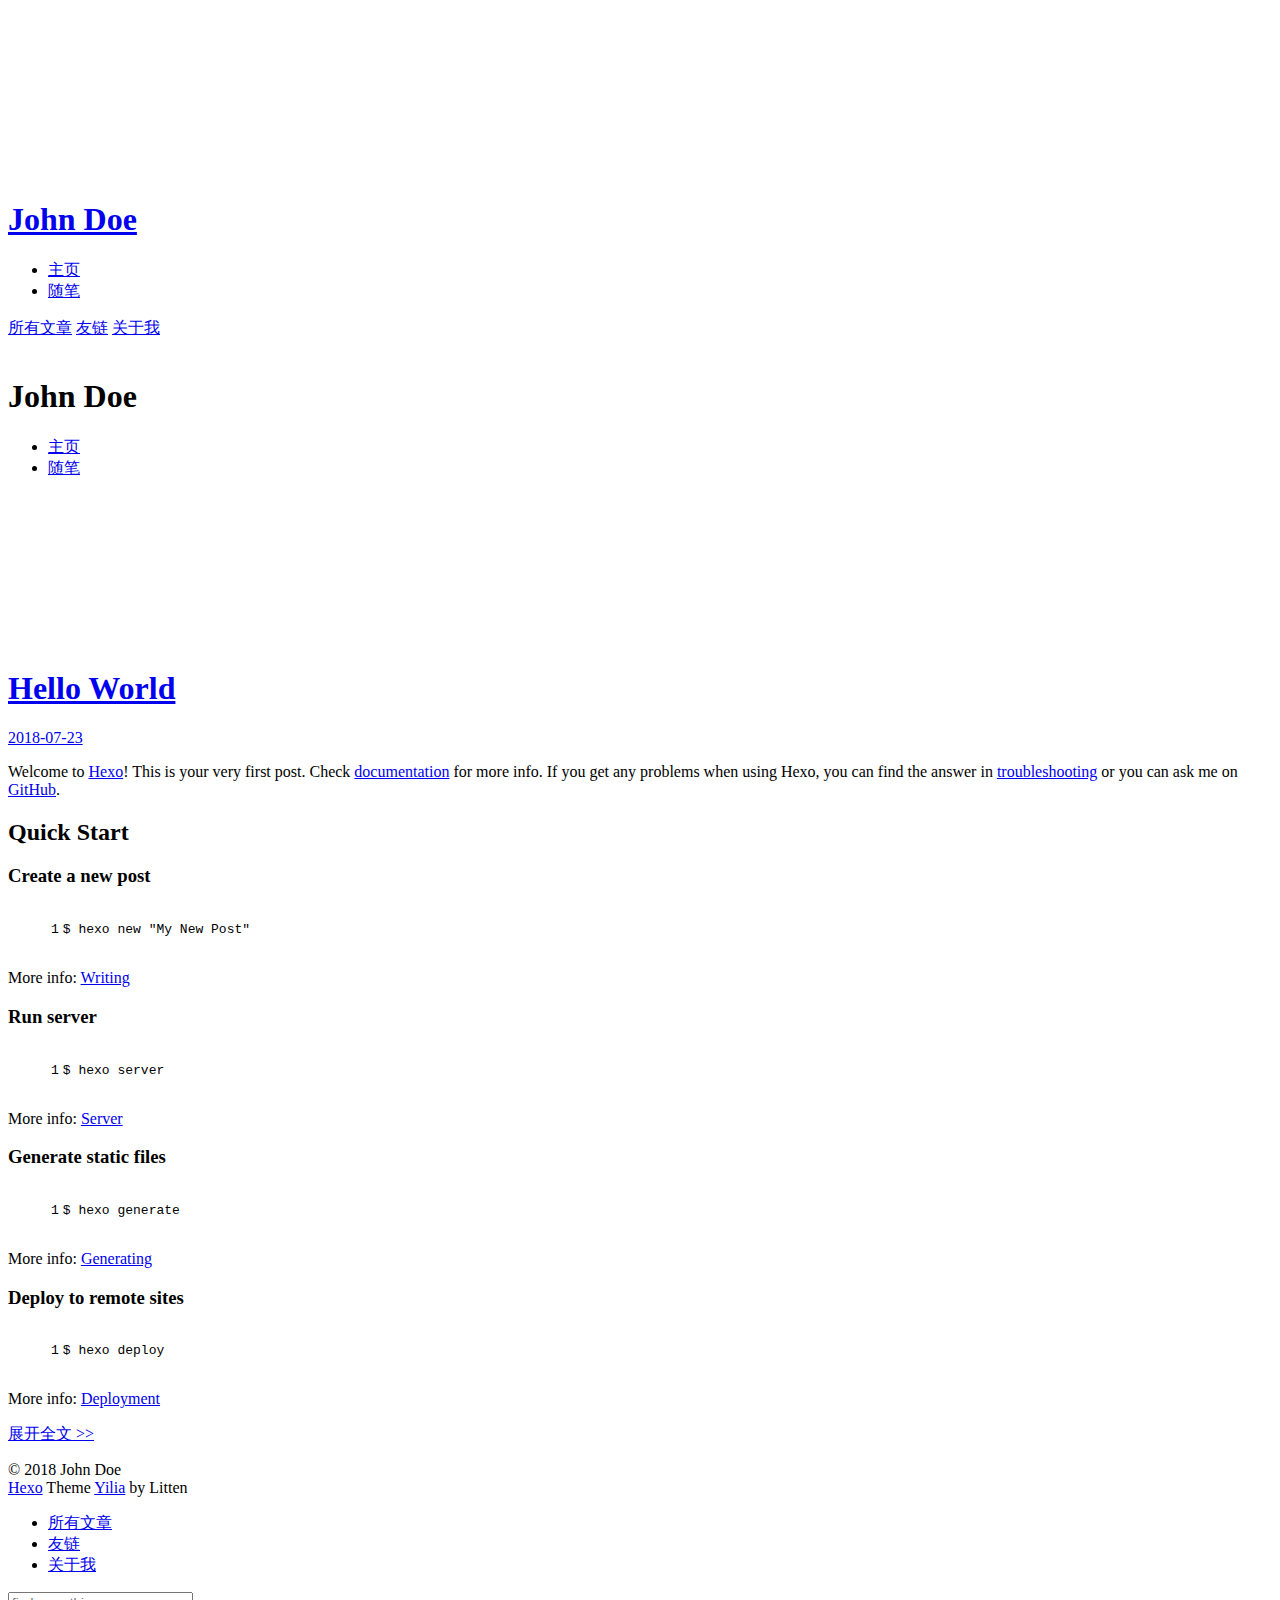
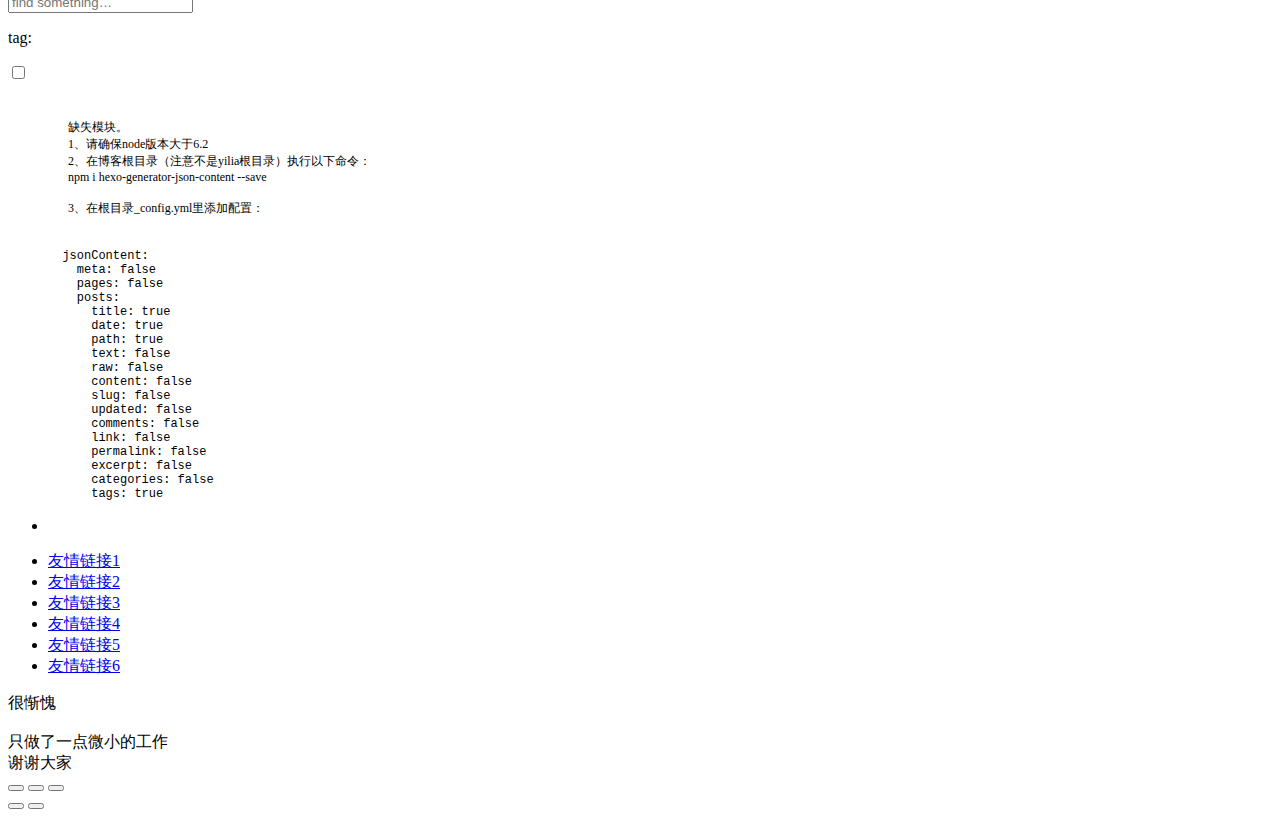
==== commit c10c840d: "Site updated: 2018-07-23 13:56:30" ====
--- a/index.html
+++ b/index.html
@@ -21,7 +21,7 @@
   
     <link rel="icon" href="/favicon.png">
   
-  <link rel="stylesheet" type="text/css" href="/./main.0cf68a.css">
+  <link rel="stylesheet" type="text/css" href="/papawu/./main.0cf68a.css">
   <style type="text/css">
   
     #container.show {
@@ -53,9 +53,9 @@
 		<nav class="header-menu">
 			<ul>
 			
-				<li><a href="/">主页</a></li>
+				<li><a href="/papawu/">主页</a></li>
 	        
-				<li><a href="/tags/随笔/">随笔</a></li>
+				<li><a href="/papawu/tags/随笔/">随笔</a></li>
 	        
 			</ul>
 		</nav>
@@ -133,9 +133,9 @@
 				<ul style="width: 50%">
 				
 				
-					<li style="width: 50%"><a href="/">主页</a></li>
-		        
-					<li style="width: 50%"><a href="/tags/随笔/">随笔</a></li>
+					<li style="width: 50%"><a href="/papawu/">主页</a></li>
+		        
+					<li style="width: 50%"><a href="/papawu/tags/随笔/">随笔</a></li>
 		        
 				</ul>
 			</nav>
@@ -159,12 +159,12 @@
         
   
     <h1 itemprop="name">
-      <a class="article-title" href="/2018/07/23/hello-world/">Hello World</a>
+      <a class="article-title" href="/papawu/2018/07/23/hello-world/">Hello World</a>
     </h1>
   
 
         
-        <a href="/2018/07/23/hello-world/" class="archive-article-date">
+        <a href="/papawu/2018/07/23/hello-world/" class="archive-article-date">
   	<time datetime="2018-07-23T01:47:04.959Z" itemprop="datePublished"><i class="icon-calendar icon"></i>2018-07-23</time>
 </a>
         
@@ -193,7 +193,7 @@
 
       
         <p class="article-more-link">
-          <a class="article-more-a" href="/2018/07/23/hello-world/">展开全文 >></a>
+          <a class="article-more-a" href="/papawu/2018/07/23/hello-world/">展开全文 >></a>
         </p>
       
 
@@ -252,7 +252,7 @@
 		isCategory: false,
 		open_in_new: false,
 		toc_hide_index: true,
-		root: "/",
+		root: "/papawu/",
 		innerArchive: true,
 		showTags: false
 	}
@@ -262,7 +262,7 @@
 ",a=RegExp("^"+c+c+"*"),s=RegExp(c+c+"*$"),l=function(t,n,r){var i={},c=o(function(){return!!u[t]()||f[t]()!=f}),a=i[t]=c?n(h):u[t];r&&(i[r]=a),e(e.P+e.F*c,"String",i)},h=l.trim=function(t,n){return t=String(i(t)),1&n&&(t=t.replace(a,"")),2&n&&(t=t.replace(s,"")),t};t.exports=l},function(t,n,r){t.exports={default:r(86),__esModule:!0}},function(t,n,r){t.exports={default:r(87),__esModule:!0}},function(t,n,r){"use strict";function e(t){return t&&t.__esModule?t:{default:t}}n.__esModule=!0;var i=r(84),o=e(i),u=r(83),c=e(u),f="function"==typeof c.default&&"symbol"==typeof o.default?function(t){return typeof t}:function(t){return t&&"function"==typeof c.default&&t.constructor===c.default&&t!==c.default.prototype?"symbol":typeof t};n.default="function"==typeof c.default&&"symbol"===f(o.default)?function(t){return void 0===t?"undefined":f(t)}:function(t){return t&&"function"==typeof c.default&&t.constructor===c.default&&t!==c.default.prototype?"symbol":void 0===t?"undefined":f(t)}},function(t,n,r){r(110),r(108),r(111),r(112),t.exports=r(25).Symbol},function(t,n,r){r(109),r(113),t.exports=r(44).f("iterator")},function(t,n){t.exports=function(t){if("function"!=typeof t)throw TypeError(t+" is not a function!");return t}},function(t,n){t.exports=function(){}},function(t,n,r){var e=r(9),i=r(106),o=r(105);t.exports=function(t){return function(n,r,u){var c,f=e(n),a=i(f.length),s=o(u,a);if(t&&r!=r){for(;a>s;)if((c=f[s++])!=c)return!0}else for(;a>s;s++)if((t||s in f)&&f[s]===r)return t||s||0;return!t&&-1}}},function(t,n,r){var e=r(88);t.exports=function(t,n,r){if(e(t),void 0===n)return t;switch(r){case 1:return function(r){return t.call(n,r)};case 2:return function(r,e){return t.call(n,r,e)};case 3:return function(r,e,i){return t.call(n,r,e,i)}}return function(){return t.apply(n,arguments)}}},function(t,n,r){var e=r(19),i=r(62),o=r(37);t.exports=function(t){var n=e(t),r=i.f;if(r)for(var u,c=r(t),f=o.f,a=0;c.length>a;)f.call(t,u=c[a++])&&n.push(u);return n}},function(t,n,r){t.exports=r(5).document&&document.documentElement},function(t,n,r){var e=r(56);t.exports=Object("z").propertyIsEnumerable(0)?Object:function(t){return"String"==e(t)?t.split(""):Object(t)}},function(t,n,r){var e=r(56);t.exports=Array.isArray||function(t){return"Array"==e(t)}},function(t,n,r){"use strict";var e=r(60),i=r(22),o=r(38),u={};r(13)(u,r(15)("iterator"),function(){return this}),t.exports=function(t,n,r){t.prototype=e(u,{next:i(1,r)}),o(t,n+" Iterator")}},function(t,n){t.exports=function(t,n){return{value:n,done:!!t}}},function(t,n,r){var e=r(19),i=r(9);t.exports=function(t,n){for(var r,o=i(t),u=e(o),c=u.length,f=0;c>f;)if(o[r=u[f++]]===n)return r}},function(t,n,r){var e=r(23)("meta"),i=r(21),o=r(8),u=r(14).f,c=0,f=Object.isExtensible||function(){return!0},a=!r(18)(function(){return f(Object.preventExtensions({}))}),s=function(t){u(t,e,{value:{i:"O"+ ++c,w:{}}})},l=function(t,n){if(!i(t))return"symbol"==typeof t?t:("string"==typeof t?"S":"P")+t;if(!o(t,e)){if(!f(t))return"F";if(!n)return"E";s(t)}return t[e].i},h=function(t,n){if(!o(t,e)){if(!f(t))return!0;if(!n)return!1;s(t)}return t[e].w},v=function(t){return a&&p.NEED&&f(t)&&!o(t,e)&&s(t),t},p=t.exports={KEY:e,NEED:!1,fastKey:l,getWeak:h,onFreeze:v}},function(t,n,r){var e=r(14),i=r(20),o=r(19);t.exports=r(12)?Object.defineProperties:function(t,n){i(t);for(var r,u=o(n),c=u.length,f=0;c>f;)e.f(t,r=u[f++],n[r]);return t}},function(t,n,r){var e=r(37),i=r(22),o=r(9),u=r(42),c=r(8),f=r(58),a=Object.getOwnPropertyDescriptor;n.f=r(12)?a:function(t,n){if(t=o(t),n=u(n,!0),f)try{return a(t,n)}catch(t){}if(c(t,n))return i(!e.f.call(t,n),t[n])}},function(t,n,r){var e=r(9),i=r(61).f,o={}.toString,u="object"==typeof window&&window&&Object.getOwnPropertyNames?Object.getOwnPropertyNames(window):[],c=function(t){try{return i(t)}catch(t){return u.slice()}};t.exports.f=function(t){return u&&"[object Window]"==o.call(t)?c(t):i(e(t))}},function(t,n,r){var e=r(8),i=r(77),o=r(39)("IE_PROTO"),u=Object.prototype;t.exports=Object.getPrototypeOf||function(t){return t=i(t),e(t,o)?t[o]:"function"==typeof t.constructor&&t instanceof t.constructor?t.constructor.prototype:t instanceof Object?u:null}},function(t,n,r){var e=r(41),i=r(33);t.exports=function(t){return function(n,r){var o,u,c=String(i(n)),f=e(r),a=c.length;return f<0||f>=a?t?"":void 0:(o=c.charCodeAt(f),o<55296||o>56319||f+1===a||(u=c.charCodeAt(f+1))<56320||u>57343?t?c.charAt(f):o:t?c.slice(f,f+2):u-56320+(o-55296<<10)+65536)}}},function(t,n,r){var e=r(41),i=Math.max,o=Math.min;t.exports=function(t,n){return t=e(t),t<0?i(t+n,0):o(t,n)}},function(t,n,r){var e=r(41),i=Math.min;t.exports=function(t){return t>0?i(e(t),9007199254740991):0}},function(t,n,r){"use strict";var e=r(89),i=r(97),o=r(35),u=r(9);t.exports=r(59)(Array,"Array",function(t,n){this._t=u(t),this._i=0,this._k=n},function(){var t=this._t,n=this._k,r=this._i++;return!t||r>=t.length?(this._t=void 0,i(1)):"keys"==n?i(0,r):"values"==n?i(0,t[r]):i(0,[r,t[r]])},"values"),o.Arguments=o.Array,e("keys"),e("values"),e("entries")},function(t,n){},function(t,n,r){"use strict";var e=r(104)(!0);r(59)(String,"String",function(t){this._t=String(t),this._i=0},function(){var t,n=this._t,r=this._i;return r>=n.length?{value:void 0,done:!0}:(t=e(n,r),this._i+=t.length,{value:t,done:!1})})},function(t,n,r){"use strict";var e=r(5),i=r(8),o=r(12),u=r(51),c=r(64),f=r(99).KEY,a=r(18),s=r(40),l=r(38),h=r(23),v=r(15),p=r(44),d=r(43),y=r(98),g=r(92),b=r(95),m=r(20),x=r(9),w=r(42),S=r(22),_=r(60),O=r(102),E=r(101),P=r(14),j=r(19),F=E.f,M=P.f,A=O.f,N=e.Symbol,T=e.JSON,I=T&&T.stringify,k="prototype",L=v("_hidden"),R=v("toPrimitive"),C={}.propertyIsEnumerable,D=s("symbol-registry"),U=s("symbols"),W=s("op-symbols"),G=Object[k],B="function"==typeof N,V=e.QObject,z=!V||!V[k]||!V[k].findChild,q=o&&a(function(){return 7!=_(M({},"a",{get:function(){return M(this,"a",{value:7}).a}})).a})?function(t,n,r){var e=F(G,n);e&&delete G[n],M(t,n,r),e&&t!==G&&M(G,n,e)}:M,K=function(t){var n=U[t]=_(N[k]);return n._k=t,n},J=B&&"symbol"==typeof N.iterator?function(t){return"symbol"==typeof t}:function(t){return t instanceof N},Y=function(t,n,r){return t===G&&Y(W,n,r),m(t),n=w(n,!0),m(r),i(U,n)?(r.enumerable?(i(t,L)&&t[L][n]&&(t[L][n]=!1),r=_(r,{enumerable:S(0,!1)})):(i(t,L)||M(t,L,S(1,{})),t[L][n]=!0),q(t,n,r)):M(t,n,r)},H=function(t,n){m(t);for(var r,e=g(n=x(n)),i=0,o=e.length;o>i;)Y(t,r=e[i++],n[r]);return t},$=function(t,n){return void 0===n?_(t):H(_(t),n)},X=function(t){var n=C.call(this,t=w(t,!0));return!(this===G&&i(U,t)&&!i(W,t))&&(!(n||!i(this,t)||!i(U,t)||i(this,L)&&this[L][t])||n)},Q=function(t,n){if(t=x(t),n=w(n,!0),t!==G||!i(U,n)||i(W,n)){var r=F(t,n);return!r||!i(U,n)||i(t,L)&&t[L][n]||(r.enumerable=!0),r}},Z=function(t){for(var n,r=A(x(t)),e=[],o=0;r.length>o;)i(U,n=r[o++])||n==L||n==f||e.push(n);return e},tt=function(t){for(var n,r=t===G,e=A(r?W:x(t)),o=[],u=0;e.length>u;)!i(U,n=e[u++])||r&&!i(G,n)||o.push(U[n]);return o};B||(N=function(){if(this instanceof N)throw TypeError("Symbol is not a constructor!");var t=h(arguments.length>0?arguments[0]:void 0),n=function(r){this===G&&n.call(W,r),i(this,L)&&i(this[L],t)&&(this[L][t]=!1),q(this,t,S(1,r))};return o&&z&&q(G,t,{configurable:!0,set:n}),K(t)},c(N[k],"toString",function(){return this._k}),E.f=Q,P.f=Y,r(61).f=O.f=Z,r(37).f=X,r(62).f=tt,o&&!r(36)&&c(G,"propertyIsEnumerable",X,!0),p.f=function(t){return K(v(t))}),u(u.G+u.W+u.F*!B,{Symbol:N});for(var nt="hasInstance,isConcatSpreadable,iterator,match,replace,search,species,split,toPrimitive,toStringTag,unscopables".split(","),rt=0;nt.length>rt;)v(nt[rt++]);for(var nt=j(v.store),rt=0;nt.length>rt;)d(nt[rt++]);u(u.S+u.F*!B,"Symbol",{for:function(t){return i(D,t+="")?D[t]:D[t]=N(t)},keyFor:function(t){if(J(t))return y(D,t);throw TypeError(t+" is not a symbol!")},useSetter:function(){z=!0},useSimple:function(){z=!1}}),u(u.S+u.F*!B,"Object",{create:$,defineProperty:Y,defineProperties:H,getOwnPropertyDescriptor:Q,getOwnPropertyNames:Z,getOwnPropertySymbols:tt}),T&&u(u.S+u.F*(!B||a(function(){var t=N();return"[null]"!=I([t])||"{}"!=I({a:t})||"{}"!=I(Object(t))})),"JSON",{stringify:function(t){if(void 0!==t&&!J(t)){for(var n,r,e=[t],i=1;arguments.length>i;)e.push(arguments[i++]);return n=e[1],"function"==typeof n&&(r=n),!r&&b(n)||(n=function(t,n){if(r&&(n=r.call(this,t,n)),!J(n))return n}),e[1]=n,I.apply(T,e)}}}),N[k][R]||r(13)(N[k],R,N[k].valueOf),l(N,"Symbol"),l(Math,"Math",!0),l(e.JSON,"JSON",!0)},function(t,n,r){r(43)("asyncIterator")},function(t,n,r){r(43)("observable")},function(t,n,r){r(107);for(var e=r(5),i=r(13),o=r(35),u=r(15)("toStringTag"),c=["NodeList","DOMTokenList","MediaList","StyleSheetList","CSSRuleList"],f=0;f<5;f++){var a=c[f],s=e[a],l=s&&s.prototype;l&&!l[u]&&i(l,u,a),o[a]=o.Array}},function(t,n,r){var e=r(45),i=r(7)("toStringTag"),o="Arguments"==e(function(){return arguments}()),u=function(t,n){try{return t[n]}catch(t){}};t.exports=function(t){var n,r,c;return void 0===t?"Undefined":null===t?"Null":"string"==typeof(r=u(n=Object(t),i))?r:o?e(n):"Object"==(c=e(n))&&"function"==typeof n.callee?"Arguments":c}},function(t,n,r){var e=r(45);t.exports=Object("z").propertyIsEnumerable(0)?Object:function(t){return"String"==e(t)?t.split(""):Object(t)}},function(t,n){n.f={}.propertyIsEnumerable},function(t,n,r){var e=r(30),i=r(16),o=r(75);t.exports=function(t){return function(n,r,u){var c,f=e(n),a=i(f.length),s=o(u,a);if(t&&r!=r){for(;a>s;)if((c=f[s++])!=c)return!0}else for(;a>s;s++)if((t||s in f)&&f[s]===r)return t||s||0;return!t&&-1}}},function(t,n,r){"use strict";var e=r(3),i=r(1),o=r(28),u=r(73),c=r(65),f=r(79),a=r(68),s=r(6),l=r(4),h=r(123),v=r(81),p=r(136);t.exports=function(t,n,r,d,y,g){var b=e[t],m=b,x=y?"set":"add",w=m&&m.prototype,S={},_=function(t){var n=w[t];o(w,t,"delete"==t?function(t){return!(g&&!s(t))&&n.call(this,0===t?0:t)}:"has"==t?function(t){return!(g&&!s(t))&&n.call(this,0===t?0:t)}:"get"==t?function(t){return g&&!s(t)?void 0:n.call(this,0===t?0:t)}:"add"==t?function(t){return n.call(this,0===t?0:t),this}:function(t,r){return n.call(this,0===t?0:t,r),this})};if("function"==typeof m&&(g||w.forEach&&!l(function(){(new m).entries().next()}))){var O=new m,E=O[x](g?{}:-0,1)!=O,P=l(function(){O.has(1)}),j=h(function(t){new m(t)}),F=!g&&l(function(){for(var t=new m,n=5;n--;)t[x](n,n);return!t.has(-0)});j||(m=n(function(n,r){a(n,m,t);var e=p(new b,n,m);return void 0!=r&&f(r,y,e[x],e),e}),m.prototype=w,w.constructor=m),(P||F)&&(_("delete"),_("has"),y&&_("get")),(F||E)&&_(x),g&&w.clear&&delete w.clear}else m=d.getConstructor(n,t,y,x),u(m.prototype,r),c.NEED=!0;return v(m,t),S[t]=m,i(i.G+i.W+i.F*(m!=b),S),g||d.setStrong(m,t,y),m}},function(t,n,r){"use strict";var e=r(27),i=r(28),o=r(4),u=r(46),c=r(7);t.exports=function(t,n,r){var f=c(t),a=r(u,f,""[t]),s=a[0],l=a[1];o(function(){var n={};return n[f]=function(){return 7},7!=""[t](n)})&&(i(String.prototype,t,s),e(RegExp.prototype,f,2==n?function(t,n){return l.call(t,this,n)}:function(t){return l.call(t,this)}))}
 },function(t,n,r){"use strict";var e=r(2);t.exports=function(){var t=e(this),n="";return t.global&&(n+="g"),t.ignoreCase&&(n+="i"),t.multiline&&(n+="m"),t.unicode&&(n+="u"),t.sticky&&(n+="y"),n}},function(t,n){t.exports=function(t,n,r){var e=void 0===r;switch(n.length){case 0:return e?t():t.call(r);case 1:return e?t(n[0]):t.call(r,n[0]);case 2:return e?t(n[0],n[1]):t.call(r,n[0],n[1]);case 3:return e?t(n[0],n[1],n[2]):t.call(r,n[0],n[1],n[2]);case 4:return e?t(n[0],n[1],n[2],n[3]):t.call(r,n[0],n[1],n[2],n[3])}return t.apply(r,n)}},function(t,n,r){var e=r(6),i=r(45),o=r(7)("match");t.exports=function(t){var n;return e(t)&&(void 0!==(n=t[o])?!!n:"RegExp"==i(t))}},function(t,n,r){var e=r(7)("iterator"),i=!1;try{var o=[7][e]();o.return=function(){i=!0},Array.from(o,function(){throw 2})}catch(t){}t.exports=function(t,n){if(!n&&!i)return!1;var r=!1;try{var o=[7],u=o[e]();u.next=function(){return{done:r=!0}},o[e]=function(){return u},t(o)}catch(t){}return r}},function(t,n,r){t.exports=r(69)||!r(4)(function(){var t=Math.random();__defineSetter__.call(null,t,function(){}),delete r(3)[t]})},function(t,n){n.f=Object.getOwnPropertySymbols},function(t,n,r){var e=r(3),i="__core-js_shared__",o=e[i]||(e[i]={});t.exports=function(t){return o[t]||(o[t]={})}},function(t,n,r){for(var e,i=r(3),o=r(27),u=r(76),c=u("typed_array"),f=u("view"),a=!(!i.ArrayBuffer||!i.DataView),s=a,l=0,h="Int8Array,Uint8Array,Uint8ClampedArray,Int16Array,Uint16Array,Int32Array,Uint32Array,Float32Array,Float64Array".split(",");l<9;)(e=i[h[l++]])?(o(e.prototype,c,!0),o(e.prototype,f,!0)):s=!1;t.exports={ABV:a,CONSTR:s,TYPED:c,VIEW:f}},function(t,n){"use strict";var r={versions:function(){var t=window.navigator.userAgent;return{trident:t.indexOf("Trident")>-1,presto:t.indexOf("Presto")>-1,webKit:t.indexOf("AppleWebKit")>-1,gecko:t.indexOf("Gecko")>-1&&-1==t.indexOf("KHTML"),mobile:!!t.match(/AppleWebKit.*Mobile.*/),ios:!!t.match(/\(i[^;]+;( U;)? CPU.+Mac OS X/),android:t.indexOf("Android")>-1||t.indexOf("Linux")>-1,iPhone:t.indexOf("iPhone")>-1||t.indexOf("Mac")>-1,iPad:t.indexOf("iPad")>-1,webApp:-1==t.indexOf("Safari"),weixin:-1==t.indexOf("MicroMessenger")}}()};t.exports=r},function(t,n,r){"use strict";var e=r(85),i=function(t){return t&&t.__esModule?t:{default:t}}(e),o=function(){function t(t,n,e){return n||e?String.fromCharCode(n||e):r[t]||t}function n(t){return e[t]}var r={"&quot;":'"',"&lt;":"<","&gt;":">","&amp;":"&","&nbsp;":" "},e={};for(var u in r)e[r[u]]=u;return r["&apos;"]="'",e["'"]="&#39;",{encode:function(t){return t?(""+t).replace(/['<> "&]/g,n).replace(/\r?\n/g,"<br/>").replace(/\s/g,"&nbsp;"):""},decode:function(n){return n?(""+n).replace(/<br\s*\/?>/gi,"\n").replace(/&quot;|&lt;|&gt;|&amp;|&nbsp;|&apos;|&#(\d+);|&#(\d+)/g,t).replace(/\u00a0/g," "):""},encodeBase16:function(t){if(!t)return t;t+="";for(var n=[],r=0,e=t.length;e>r;r++)n.push(t.charCodeAt(r).toString(16).toUpperCase());return n.join("")},encodeBase16forJSON:function(t){if(!t)return t;t=t.replace(/[\u4E00-\u9FBF]/gi,function(t){return escape(t).replace("%u","\\u")});for(var n=[],r=0,e=t.length;e>r;r++)n.push(t.charCodeAt(r).toString(16).toUpperCase());return n.join("")},decodeBase16:function(t){if(!t)return t;t+="";for(var n=[],r=0,e=t.length;e>r;r+=2)n.push(String.fromCharCode("0x"+t.slice(r,r+2)));return n.join("")},encodeObject:function(t){if(t instanceof Array)for(var n=0,r=t.length;r>n;n++)t[n]=o.encodeObject(t[n]);else if("object"==(void 0===t?"undefined":(0,i.default)(t)))for(var e in t)t[e]=o.encodeObject(t[e]);else if("string"==typeof t)return o.encode(t);return t},loadScript:function(t){var n=document.createElement("script");document.getElementsByTagName("body")[0].appendChild(n),n.setAttribute("src",t)},addLoadEvent:function(t){var n=window.onload;"function"!=typeof window.onload?window.onload=t:window.onload=function(){n(),t()}}}}();t.exports=o},function(t,n,r){"use strict";var e=r(17),i=r(75),o=r(16);t.exports=function(t){for(var n=e(this),r=o(n.length),u=arguments.length,c=i(u>1?arguments[1]:void 0,r),f=u>2?arguments[2]:void 0,a=void 0===f?r:i(f,r);a>c;)n[c++]=t;return n}},function(t,n,r){"use strict";var e=r(11),i=r(66);t.exports=function(t,n,r){n in t?e.f(t,n,i(0,r)):t[n]=r}},function(t,n,r){var e=r(6),i=r(3).document,o=e(i)&&e(i.createElement);t.exports=function(t){return o?i.createElement(t):{}}},function(t,n){t.exports="constructor,hasOwnProperty,isPrototypeOf,propertyIsEnumerable,toLocaleString,toString,valueOf".split(",")},function(t,n,r){var e=r(7)("match");t.exports=function(t){var n=/./;try{"/./"[t](n)}catch(r){try{return n[e]=!1,!"/./"[t](n)}catch(t){}}return!0}},function(t,n,r){t.exports=r(3).document&&document.documentElement},function(t,n,r){var e=r(6),i=r(144).set;t.exports=function(t,n,r){var o,u=n.constructor;return u!==r&&"function"==typeof u&&(o=u.prototype)!==r.prototype&&e(o)&&i&&i(t,o),t}},function(t,n,r){var e=r(80),i=r(7)("iterator"),o=Array.prototype;t.exports=function(t){return void 0!==t&&(e.Array===t||o[i]===t)}},function(t,n,r){var e=r(45);t.exports=Array.isArray||function(t){return"Array"==e(t)}},function(t,n,r){"use strict";var e=r(70),i=r(66),o=r(81),u={};r(27)(u,r(7)("iterator"),function(){return this}),t.exports=function(t,n,r){t.prototype=e(u,{next:i(1,r)}),o(t,n+" Iterator")}},function(t,n,r){"use strict";var e=r(69),i=r(1),o=r(28),u=r(27),c=r(24),f=r(80),a=r(139),s=r(81),l=r(32),h=r(7)("iterator"),v=!([].keys&&"next"in[].keys()),p="keys",d="values",y=function(){return this};t.exports=function(t,n,r,g,b,m,x){a(r,n,g);var w,S,_,O=function(t){if(!v&&t in F)return F[t];switch(t){case p:case d:return function(){return new r(this,t)}}return function(){return new r(this,t)}},E=n+" Iterator",P=b==d,j=!1,F=t.prototype,M=F[h]||F["@@iterator"]||b&&F[b],A=M||O(b),N=b?P?O("entries"):A:void 0,T="Array"==n?F.entries||M:M;if(T&&(_=l(T.call(new t)))!==Object.prototype&&(s(_,E,!0),e||c(_,h)||u(_,h,y)),P&&M&&M.name!==d&&(j=!0,A=function(){return M.call(this)}),e&&!x||!v&&!j&&F[h]||u(F,h,A),f[n]=A,f[E]=y,b)if(w={values:P?A:O(d),keys:m?A:O(p),entries:N},x)for(S in w)S in F||o(F,S,w[S]);else i(i.P+i.F*(v||j),n,w);return w}},function(t,n){var r=Math.expm1;t.exports=!r||r(10)>22025.465794806718||r(10)<22025.465794806718||-2e-17!=r(-2e-17)?function(t){return 0==(t=+t)?t:t>-1e-6&&t<1e-6?t+t*t/2:Math.exp(t)-1}:r},function(t,n){t.exports=Math.sign||function(t){return 0==(t=+t)||t!=t?t:t<0?-1:1}},function(t,n,r){var e=r(3),i=r(151).set,o=e.MutationObserver||e.WebKitMutationObserver,u=e.process,c=e.Promise,f="process"==r(45)(u);t.exports=function(){var t,n,r,a=function(){var e,i;for(f&&(e=u.domain)&&e.exit();t;){i=t.fn,t=t.next;try{i()}catch(e){throw t?r():n=void 0,e}}n=void 0,e&&e.enter()};if(f)r=function(){u.nextTick(a)};else if(o){var s=!0,l=document.createTextNode("");new o(a).observe(l,{characterData:!0}),r=function(){l.data=s=!s}}else if(c&&c.resolve){var h=c.resolve();r=function(){h.then(a)}}else r=function(){i.call(e,a)};return function(e){var i={fn:e,next:void 0};n&&(n.next=i),t||(t=i,r()),n=i}}},function(t,n,r){var e=r(6),i=r(2),o=function(t,n){if(i(t),!e(n)&&null!==n)throw TypeError(n+": can't set as prototype!")};t.exports={set:Object.setPrototypeOf||("__proto__"in{}?function(t,n,e){try{e=r(53)(Function.call,r(31).f(Object.prototype,"__proto__").set,2),e(t,[]),n=!(t instanceof Array)}catch(t){n=!0}return function(t,r){return o(t,r),n?t.__proto__=r:e(t,r),t}}({},!1):void 0),check:o}},function(t,n,r){var e=r(126)("keys"),i=r(76);t.exports=function(t){return e[t]||(e[t]=i(t))}},function(t,n,r){var e=r(2),i=r(26),o=r(7)("species");t.exports=function(t,n){var r,u=e(t).constructor;return void 0===u||void 0==(r=e(u)[o])?n:i(r)}},function(t,n,r){var e=r(67),i=r(46);t.exports=function(t){return function(n,r){var o,u,c=String(i(n)),f=e(r),a=c.length;return f<0||f>=a?t?"":void 0:(o=c.charCodeAt(f),o<55296||o>56319||f+1===a||(u=c.charCodeAt(f+1))<56320||u>57343?t?c.charAt(f):o:t?c.slice(f,f+2):u-56320+(o-55296<<10)+65536)}}},function(t,n,r){var e=r(122),i=r(46);t.exports=function(t,n,r){if(e(n))throw TypeError("String#"+r+" doesn't accept regex!");return String(i(t))}},function(t,n,r){"use strict";var e=r(67),i=r(46);t.exports=function(t){var n=String(i(this)),r="",o=e(t);if(o<0||o==1/0)throw RangeError("Count can't be negative");for(;o>0;(o>>>=1)&&(n+=n))1&o&&(r+=n);return r}},function(t,n){t.exports="\t\n\v\f\r   ᠎             　\u2028\u2029\ufeff"},function(t,n,r){var e,i,o,u=r(53),c=r(121),f=r(135),a=r(132),s=r(3),l=s.process,h=s.setImmediate,v=s.clearImmediate,p=s.MessageChannel,d=0,y={},g="onreadystatechange",b=function(){var t=+this;if(y.hasOwnProperty(t)){var n=y[t];delete y[t],n()}},m=function(t){b.call(t.data)};h&&v||(h=function(t){for(var n=[],r=1;arguments.length>r;)n.push(arguments[r++]);return y[++d]=function(){c("function"==typeof t?t:Function(t),n)},e(d),d},v=function(t){delete y[t]},"process"==r(45)(l)?e=function(t){l.nextTick(u(b,t,1))}:p?(i=new p,o=i.port2,i.port1.onmessage=m,e=u(o.postMessage,o,1)):s.addEventListener&&"function"==typeof postMessage&&!s.importScripts?(e=function(t){s.postMessage(t+"","*")},s.addEventListener("message",m,!1)):e=g in a("script")?function(t){f.appendChild(a("script"))[g]=function(){f.removeChild(this),b.call(t)}}:function(t){setTimeout(u(b,t,1),0)}),t.exports={set:h,clear:v}},function(t,n,r){"use strict";var e=r(3),i=r(10),o=r(69),u=r(127),c=r(27),f=r(73),a=r(4),s=r(68),l=r(67),h=r(16),v=r(71).f,p=r(11).f,d=r(130),y=r(81),g="ArrayBuffer",b="DataView",m="prototype",x="Wrong length!",w="Wrong index!",S=e[g],_=e[b],O=e.Math,E=e.RangeError,P=e.Infinity,j=S,F=O.abs,M=O.pow,A=O.floor,N=O.log,T=O.LN2,I="buffer",k="byteLength",L="byteOffset",R=i?"_b":I,C=i?"_l":k,D=i?"_o":L,U=function(t,n,r){var e,i,o,u=Array(r),c=8*r-n-1,f=(1<<c)-1,a=f>>1,s=23===n?M(2,-24)-M(2,-77):0,l=0,h=t<0||0===t&&1/t<0?1:0;for(t=F(t),t!=t||t===P?(i=t!=t?1:0,e=f):(e=A(N(t)/T),t*(o=M(2,-e))<1&&(e--,o*=2),t+=e+a>=1?s/o:s*M(2,1-a),t*o>=2&&(e++,o/=2),e+a>=f?(i=0,e=f):e+a>=1?(i=(t*o-1)*M(2,n),e+=a):(i=t*M(2,a-1)*M(2,n),e=0));n>=8;u[l++]=255&i,i/=256,n-=8);for(e=e<<n|i,c+=n;c>0;u[l++]=255&e,e/=256,c-=8);return u[--l]|=128*h,u},W=function(t,n,r){var e,i=8*r-n-1,o=(1<<i)-1,u=o>>1,c=i-7,f=r-1,a=t[f--],s=127&a;for(a>>=7;c>0;s=256*s+t[f],f--,c-=8);for(e=s&(1<<-c)-1,s>>=-c,c+=n;c>0;e=256*e+t[f],f--,c-=8);if(0===s)s=1-u;else{if(s===o)return e?NaN:a?-P:P;e+=M(2,n),s-=u}return(a?-1:1)*e*M(2,s-n)},G=function(t){return t[3]<<24|t[2]<<16|t[1]<<8|t[0]},B=function(t){return[255&t]},V=function(t){return[255&t,t>>8&255]},z=function(t){return[255&t,t>>8&255,t>>16&255,t>>24&255]},q=function(t){return U(t,52,8)},K=function(t){return U(t,23,4)},J=function(t,n,r){p(t[m],n,{get:function(){return this[r]}})},Y=function(t,n,r,e){var i=+r,o=l(i);if(i!=o||o<0||o+n>t[C])throw E(w);var u=t[R]._b,c=o+t[D],f=u.slice(c,c+n);return e?f:f.reverse()},H=function(t,n,r,e,i,o){var u=+r,c=l(u);if(u!=c||c<0||c+n>t[C])throw E(w);for(var f=t[R]._b,a=c+t[D],s=e(+i),h=0;h<n;h++)f[a+h]=s[o?h:n-h-1]},$=function(t,n){s(t,S,g);var r=+n,e=h(r);if(r!=e)throw E(x);return e};if(u.ABV){if(!a(function(){new S})||!a(function(){new S(.5)})){S=function(t){return new j($(this,t))};for(var X,Q=S[m]=j[m],Z=v(j),tt=0;Z.length>tt;)(X=Z[tt++])in S||c(S,X,j[X]);o||(Q.constructor=S)}var nt=new _(new S(2)),rt=_[m].setInt8;nt.setInt8(0,2147483648),nt.setInt8(1,2147483649),!nt.getInt8(0)&&nt.getInt8(1)||f(_[m],{setInt8:function(t,n){rt.call(this,t,n<<24>>24)},setUint8:function(t,n){rt.call(this,t,n<<24>>24)}},!0)}else S=function(t){var n=$(this,t);this._b=d.call(Array(n),0),this[C]=n},_=function(t,n,r){s(this,_,b),s(t,S,b);var e=t[C],i=l(n);if(i<0||i>e)throw E("Wrong offset!");if(r=void 0===r?e-i:h(r),i+r>e)throw E(x);this[R]=t,this[D]=i,this[C]=r},i&&(J(S,k,"_l"),J(_,I,"_b"),J(_,k,"_l"),J(_,L,"_o")),f(_[m],{getInt8:function(t){return Y(this,1,t)[0]<<24>>24},getUint8:function(t){return Y(this,1,t)[0]},getInt16:function(t){var n=Y(this,2,t,arguments[1]);return(n[1]<<8|n[0])<<16>>16},getUint16:function(t){var n=Y(this,2,t,arguments[1]);return n[1]<<8|n[0]},getInt32:function(t){return G(Y(this,4,t,arguments[1]))},getUint32:function(t){return G(Y(this,4,t,arguments[1]))>>>0},getFloat32:function(t){return W(Y(this,4,t,arguments[1]),23,4)},getFloat64:function(t){return W(Y(this,8,t,arguments[1]),52,8)},setInt8:function(t,n){H(this,1,t,B,n)},setUint8:function(t,n){H(this,1,t,B,n)},setInt16:function(t,n){H(this,2,t,V,n,arguments[2])},setUint16:function(t,n){H(this,2,t,V,n,arguments[2])},setInt32:function(t,n){H(this,4,t,z,n,arguments[2])},setUint32:function(t,n){H(this,4,t,z,n,arguments[2])},setFloat32:function(t,n){H(this,4,t,K,n,arguments[2])},setFloat64:function(t,n){H(this,8,t,q,n,arguments[2])}});y(S,g),y(_,b),c(_[m],u.VIEW,!0),n[g]=S,n[b]=_},function(t,n,r){var e=r(3),i=r(52),o=r(69),u=r(182),c=r(11).f;t.exports=function(t){var n=i.Symbol||(i.Symbol=o?{}:e.Symbol||{});"_"==t.charAt(0)||t in n||c(n,t,{value:u.f(t)})}},function(t,n,r){var e=r(114),i=r(7)("iterator"),o=r(80);t.exports=r(52).getIteratorMethod=function(t){if(void 0!=t)return t[i]||t["@@iterator"]||o[e(t)]}},function(t,n,r){"use strict";var e=r(78),i=r(170),o=r(80),u=r(30);t.exports=r(140)(Array,"Array",function(t,n){this._t=u(t),this._i=0,this._k=n},function(){var t=this._t,n=this._k,r=this._i++;return!t||r>=t.length?(this._t=void 0,i(1)):"keys"==n?i(0,r):"values"==n?i(0,t[r]):i(0,[r,t[r]])},"values"),o.Arguments=o.Array,e("keys"),e("values"),e("entries")},function(t,n){function r(t,n){t.classList?t.classList.add(n):t.className+=" "+n}t.exports=r},function(t,n){function r(t,n){if(t.classList)t.classList.remove(n);else{var r=new RegExp("(^|\\b)"+n.split(" ").join("|")+"(\\b|$)","gi");t.className=t.className.replace(r," ")}}t.exports=r},function(t,n){function r(){throw new Error("setTimeout has not been defined")}function e(){throw new Error("clearTimeout has not been defined")}function i(t){if(s===setTimeout)return setTimeout(t,0);if((s===r||!s)&&setTimeout)return s=setTimeout,setTimeout(t,0);try{return s(t,0)}catch(n){try{return s.call(null,t,0)}catch(n){return s.call(this,t,0)}}}function o(t){if(l===clearTimeout)return clearTimeout(t);if((l===e||!l)&&clearTimeout)return l=clearTimeout,clearTimeout(t);try{return l(t)}catch(n){try{return l.call(null,t)}catch(n){return l.call(this,t)}}}function u(){d&&v&&(d=!1,v.length?p=v.concat(p):y=-1,p.length&&c())}function c(){if(!d){var t=i(u);d=!0;for(var n=p.length;n;){for(v=p,p=[];++y<n;)v&&v[y].run();y=-1,n=p.length}v=null,d=!1,o(t)}}function f(t,n){this.fun=t,this.array=n}function a(){}var s,l,h=t.exports={};!function(){try{s="function"==typeof setTimeout?setTimeout:r}catch(t){s=r}try{l="function"==typeof clearTimeout?clearTimeout:e}catch(t){l=e}}();var v,p=[],d=!1,y=-1;h.nextTick=function(t){var n=new Array(arguments.length-1);if(arguments.length>1)for(var r=1;r<arguments.length;r++)n[r-1]=arguments[r];p.push(new f(t,n)),1!==p.length||d||i(c)},f.prototype.run=function(){this.fun.apply(null,this.array)},h.title="browser",h.browser=!0,h.env={},h.argv=[],h.version="",h.versions={},h.on=a,h.addListener=a,h.once=a,h.off=a,h.removeListener=a,h.removeAllListeners=a,h.emit=a,h.prependListener=a,h.prependOnceListener=a,h.listeners=function(t){return[]},h.binding=function(t){throw new Error("process.binding is not supported")},h.cwd=function(){return"/"},h.chdir=function(t){throw new Error("process.chdir is not supported")},h.umask=function(){return 0}},function(t,n,r){var e=r(45);t.exports=function(t,n){if("number"!=typeof t&&"Number"!=e(t))throw TypeError(n);return+t}},function(t,n,r){"use strict";var e=r(17),i=r(75),o=r(16);t.exports=[].copyWithin||function(t,n){var r=e(this),u=o(r.length),c=i(t,u),f=i(n,u),a=arguments.length>2?arguments[2]:void 0,s=Math.min((void 0===a?u:i(a,u))-f,u-c),l=1;for(f<c&&c<f+s&&(l=-1,f+=s-1,c+=s-1);s-- >0;)f in r?r[c]=r[f]:delete r[c],c+=l,f+=l;return r}},function(t,n,r){var e=r(79);t.exports=function(t,n){var r=[];return e(t,!1,r.push,r,n),r}},function(t,n,r){var e=r(26),i=r(17),o=r(115),u=r(16);t.exports=function(t,n,r,c,f){e(n);var a=i(t),s=o(a),l=u(a.length),h=f?l-1:0,v=f?-1:1;if(r<2)for(;;){if(h in s){c=s[h],h+=v;break}if(h+=v,f?h<0:l<=h)throw TypeError("Reduce of empty array with no initial value")}for(;f?h>=0:l>h;h+=v)h in s&&(c=n(c,s[h],h,a));return c}},function(t,n,r){"use strict";var e=r(26),i=r(6),o=r(121),u=[].slice,c={},f=function(t,n,r){if(!(n in c)){for(var e=[],i=0;i<n;i++)e[i]="a["+i+"]";c[n]=Function("F,a","return new F("+e.join(",")+")")}return c[n](t,r)};t.exports=Function.bind||function(t){var n=e(this),r=u.call(arguments,1),c=function(){var e=r.concat(u.call(arguments));return this instanceof c?f(n,e.length,e):o(n,e,t)};return i(n.prototype)&&(c.prototype=n.prototype),c}},function(t,n,r){"use strict";var e=r(11).f,i=r(70),o=r(73),u=r(53),c=r(68),f=r(46),a=r(79),s=r(140),l=r(170),h=r(74),v=r(10),p=r(65).fastKey,d=v?"_s":"size",y=function(t,n){var r,e=p(n);if("F"!==e)return t._i[e];for(r=t._f;r;r=r.n)if(r.k==n)return r};t.exports={getConstructor:function(t,n,r,s){var l=t(function(t,e){c(t,l,n,"_i"),t._i=i(null),t._f=void 0,t._l=void 0,t[d]=0,void 0!=e&&a(e,r,t[s],t)});return o(l.prototype,{clear:function(){for(var t=this,n=t._i,r=t._f;r;r=r.n)r.r=!0,r.p&&(r.p=r.p.n=void 0),delete n[r.i];t._f=t._l=void 0,t[d]=0},delete:function(t){var n=this,r=y(n,t);if(r){var e=r.n,i=r.p;delete n._i[r.i],r.r=!0,i&&(i.n=e),e&&(e.p=i),n._f==r&&(n._f=e),n._l==r&&(n._l=i),n[d]--}return!!r},forEach:function(t){c(this,l,"forEach");for(var n,r=u(t,arguments.length>1?arguments[1]:void 0,3);n=n?n.n:this._f;)for(r(n.v,n.k,this);n&&n.r;)n=n.p},has:function(t){return!!y(this,t)}}),v&&e(l.prototype,"size",{get:function(){return f(this[d])}}),l},def:function(t,n,r){var e,i,o=y(t,n);return o?o.v=r:(t._l=o={i:i=p(n,!0),k:n,v:r,p:e=t._l,n:void 0,r:!1},t._f||(t._f=o),e&&(e.n=o),t[d]++,"F"!==i&&(t._i[i]=o)),t},getEntry:y,setStrong:function(t,n,r){s(t,n,function(t,n){this._t=t,this._k=n,this._l=void 0},function(){for(var t=this,n=t._k,r=t._l;r&&r.r;)r=r.p;return t._t&&(t._l=r=r?r.n:t._t._f)?"keys"==n?l(0,r.k):"values"==n?l(0,r.v):l(0,[r.k,r.v]):(t._t=void 0,l(1))},r?"entries":"values",!r,!0),h(n)}}},function(t,n,r){var e=r(114),i=r(161);t.exports=function(t){return function(){if(e(this)!=t)throw TypeError(t+"#toJSON isn't generic");return i(this)}}},function(t,n,r){"use strict";var e=r(73),i=r(65).getWeak,o=r(2),u=r(6),c=r(68),f=r(79),a=r(48),s=r(24),l=a(5),h=a(6),v=0,p=function(t){return t._l||(t._l=new d)},d=function(){this.a=[]},y=function(t,n){return l(t.a,function(t){return t[0]===n})};d.prototype={get:function(t){var n=y(this,t);if(n)return n[1]},has:function(t){return!!y(this,t)},set:function(t,n){var r=y(this,t);r?r[1]=n:this.a.push([t,n])},delete:function(t){var n=h(this.a,function(n){return n[0]===t});return~n&&this.a.splice(n,1),!!~n}},t.exports={getConstructor:function(t,n,r,o){var a=t(function(t,e){c(t,a,n,"_i"),t._i=v++,t._l=void 0,void 0!=e&&f(e,r,t[o],t)});return e(a.prototype,{delete:function(t){if(!u(t))return!1;var n=i(t);return!0===n?p(this).delete(t):n&&s(n,this._i)&&delete n[this._i]},has:function(t){if(!u(t))return!1;var n=i(t);return!0===n?p(this).has(t):n&&s(n,this._i)}}),a},def:function(t,n,r){var e=i(o(n),!0);return!0===e?p(t).set(n,r):e[t._i]=r,t},ufstore:p}},function(t,n,r){t.exports=!r(10)&&!r(4)(function(){return 7!=Object.defineProperty(r(132)("div"),"a",{get:function(){return 7}}).a})},function(t,n,r){var e=r(6),i=Math.floor;t.exports=function(t){return!e(t)&&isFinite(t)&&i(t)===t}},function(t,n,r){var e=r(2);t.exports=function(t,n,r,i){try{return i?n(e(r)[0],r[1]):n(r)}catch(n){var o=t.return;throw void 0!==o&&e(o.call(t)),n}}},function(t,n){t.exports=function(t,n){return{value:n,done:!!t}}},function(t,n){t.exports=Math.log1p||function(t){return(t=+t)>-1e-8&&t<1e-8?t-t*t/2:Math.log(1+t)}},function(t,n,r){"use strict";var e=r(72),i=r(125),o=r(116),u=r(17),c=r(115),f=Object.assign;t.exports=!f||r(4)(function(){var t={},n={},r=Symbol(),e="abcdefghijklmnopqrst";return t[r]=7,e.split("").forEach(function(t){n[t]=t}),7!=f({},t)[r]||Object.keys(f({},n)).join("")!=e})?function(t,n){for(var r=u(t),f=arguments.length,a=1,s=i.f,l=o.f;f>a;)for(var h,v=c(arguments[a++]),p=s?e(v).concat(s(v)):e(v),d=p.length,y=0;d>y;)l.call(v,h=p[y++])&&(r[h]=v[h]);return r}:f},function(t,n,r){var e=r(11),i=r(2),o=r(72);t.exports=r(10)?Object.defineProperties:function(t,n){i(t);for(var r,u=o(n),c=u.length,f=0;c>f;)e.f(t,r=u[f++],n[r]);return t}},function(t,n,r){var e=r(30),i=r(71).f,o={}.toString,u="object"==typeof window&&window&&Object.getOwnPropertyNames?Object.getOwnPropertyNames(window):[],c=function(t){try{return i(t)}catch(t){return u.slice()}};t.exports.f=function(t){return u&&"[object Window]"==o.call(t)?c(t):i(e(t))}},function(t,n,r){var e=r(24),i=r(30),o=r(117)(!1),u=r(145)("IE_PROTO");t.exports=function(t,n){var r,c=i(t),f=0,a=[];for(r in c)r!=u&&e(c,r)&&a.push(r);for(;n.length>f;)e(c,r=n[f++])&&(~o(a,r)||a.push(r));return a}},function(t,n,r){var e=r(72),i=r(30),o=r(116).f;t.exports=function(t){return function(n){for(var r,u=i(n),c=e(u),f=c.length,a=0,s=[];f>a;)o.call(u,r=c[a++])&&s.push(t?[r,u[r]]:u[r]);return s}}},function(t,n,r){var e=r(71),i=r(125),o=r(2),u=r(3).Reflect;t.exports=u&&u.ownKeys||function(t){var n=e.f(o(t)),r=i.f;return r?n.concat(r(t)):n}},function(t,n,r){var e=r(3).parseFloat,i=r(82).trim;t.exports=1/e(r(150)+"-0")!=-1/0?function(t){var n=i(String(t),3),r=e(n);return 0===r&&"-"==n.charAt(0)?-0:r}:e},function(t,n,r){var e=r(3).parseInt,i=r(82).trim,o=r(150),u=/^[\-+]?0[xX]/;t.exports=8!==e(o+"08")||22!==e(o+"0x16")?function(t,n){var r=i(String(t),3);return e(r,n>>>0||(u.test(r)?16:10))}:e},function(t,n){t.exports=Object.is||function(t,n){return t===n?0!==t||1/t==1/n:t!=t&&n!=n}},function(t,n,r){var e=r(16),i=r(149),o=r(46);t.exports=function(t,n,r,u){var c=String(o(t)),f=c.length,a=void 0===r?" ":String(r),s=e(n);if(s<=f||""==a)return c;var l=s-f,h=i.call(a,Math.ceil(l/a.length));return h.length>l&&(h=h.slice(0,l)),u?h+c:c+h}},function(t,n,r){n.f=r(7)},function(t,n,r){"use strict";var e=r(164);t.exports=r(118)("Map",function(t){return function(){return t(this,arguments.length>0?arguments[0]:void 0)}},{get:function(t){var n=e.getEntry(this,t);return n&&n.v},set:function(t,n){return e.def(this,0===t?0:t,n)}},e,!0)},function(t,n,r){r(10)&&"g"!=/./g.flags&&r(11).f(RegExp.prototype,"flags",{configurable:!0,get:r(120)})},function(t,n,r){"use strict";var e=r(164);t.exports=r(118)("Set",function(t){return function(){return t(this,arguments.length>0?arguments[0]:void 0)}},{add:function(t){return e.def(this,t=0===t?0:t,t)}},e)},function(t,n,r){"use strict";var e,i=r(48)(0),o=r(28),u=r(65),c=r(172),f=r(166),a=r(6),s=u.getWeak,l=Object.isExtensible,h=f.ufstore,v={},p=function(t){return function(){return t(this,arguments.length>0?arguments[0]:void 0)}},d={get:function(t){if(a(t)){var n=s(t);return!0===n?h(this).get(t):n?n[this._i]:void 0}},set:function(t,n){return f.def(this,t,n)}},y=t.exports=r(118)("WeakMap",p,d,f,!0,!0);7!=(new y).set((Object.freeze||Object)(v),7).get(v)&&(e=f.getConstructor(p),c(e.prototype,d),u.NEED=!0,i(["delete","has","get","set"],function(t){var n=y.prototype,r=n[t];o(n,t,function(n,i){if(a(n)&&!l(n)){this._f||(this._f=new e);var o=this._f[t](n,i);return"set"==t?this:o}return r.call(this,n,i)})}))},,,,function(t,n){"use strict";function r(){var t=document.querySelector("#page-nav");if(t&&!document.querySelector("#page-nav .extend.prev")&&(t.innerHTML='<a class="extend prev disabled" rel="prev">&laquo; Prev</a>'+t.innerHTML),t&&!document.querySelector("#page-nav .extend.next")&&(t.innerHTML=t.innerHTML+'<a class="extend next disabled" rel="next">Next &raquo;</a>'),yiliaConfig&&yiliaConfig.open_in_new){document.querySelectorAll(".article-entry a:not(.article-more-a)").forEach(function(t){var n=t.getAttribute("target");n&&""!==n||t.setAttribute("target","_blank")})}if(yiliaConfig&&yiliaConfig.toc_hide_index){document.querySelectorAll(".toc-number").forEach(function(t){t.style.display="none"})}var n=document.querySelector("#js-aboutme");n&&0!==n.length&&(n.innerHTML=n.innerText)}t.exports={init:r}},function(t,n,r){"use strict";function e(t){return t&&t.__esModule?t:{default:t}}function i(t,n){var r=/\/|index.html/g;return t.replace(r,"")===n.replace(r,"")}function o(){for(var t=document.querySelectorAll(".js-header-menu li a"),n=window.location.pathname,r=0,e=t.length;r<e;r++){var o=t[r];i(n,o.getAttribute("href"))&&(0,h.default)(o,"active")}}function u(t){for(var n=t.offsetLeft,r=t.offsetParent;null!==r;)n+=r.offsetLeft,r=r.offsetParent;return n}function c(t){for(var n=t.offsetTop,r=t.offsetParent;null!==r;)n+=r.offsetTop,r=r.offsetParent;return n}function f(t,n,r,e,i){var o=u(t),f=c(t)-n;if(f-r<=i){var a=t.$newDom;a||(a=t.cloneNode(!0),(0,d.default)(t,a),t.$newDom=a,a.style.position="fixed",a.style.top=(r||f)+"px",a.style.left=o+"px",a.style.zIndex=e||2,a.style.width="100%",a.style.color="#fff"),a.style.visibility="visible",t.style.visibility="hidden"}else{t.style.visibility="visible";var s=t.$newDom;s&&(s.style.visibility="hidden")}}function a(){var t=document.querySelector(".js-overlay"),n=document.querySelector(".js-header-menu");f(t,document.body.scrollTop,-63,2,0),f(n,document.body.scrollTop,1,3,0)}function s(){document.querySelector("#container").addEventListener("scroll",function(t){a()}),window.addEventListener("scroll",function(t){a()}),a()}var l=r(156),h=e(l),v=r(157),p=(e(v),r(382)),d=e(p),y=r(128),g=e(y),b=r(190),m=e(b),x=r(129);(function(){g.default.versions.mobile&&window.screen.width<800&&(o(),s())})(),(0,x.addLoadEvent)(function(){m.default.init()}),t.exports={}},,,,function(t,n,r){(function(t){"use strict";function n(t,n,r){t[n]||Object[e](t,n,{writable:!0,configurable:!0,value:r})}if(r(381),r(391),r(198),t._babelPolyfill)throw new Error("only one instance of babel-polyfill is allowed");t._babelPolyfill=!0;var e="defineProperty";n(String.prototype,"padLeft","".padStart),n(String.prototype,"padRight","".padEnd),"pop,reverse,shift,keys,values,entries,indexOf,every,some,forEach,map,filter,find,findIndex,includes,join,slice,concat,push,splice,unshift,sort,lastIndexOf,reduce,reduceRight,copyWithin,fill".split(",").forEach(function(t){[][t]&&n(Array,t,Function.call.bind([][t]))})}).call(n,function(){return this}())},,,function(t,n,r){r(210),t.exports=r(52).RegExp.escape},,,,function(t,n,r){var e=r(6),i=r(138),o=r(7)("species");t.exports=function(t){var n;return i(t)&&(n=t.constructor,"function"!=typeof n||n!==Array&&!i(n.prototype)||(n=void 0),e(n)&&null===(n=n[o])&&(n=void 0)),void 0===n?Array:n}},function(t,n,r){var e=r(202);t.exports=function(t,n){return new(e(t))(n)}},function(t,n,r){"use strict";var e=r(2),i=r(50),o="number";t.exports=function(t){if("string"!==t&&t!==o&&"default"!==t)throw TypeError("Incorrect hint");return i(e(this),t!=o)}},function(t,n,r){var e=r(72),i=r(125),o=r(116);t.exports=function(t){var n=e(t),r=i.f;if(r)for(var u,c=r(t),f=o.f,a=0;c.length>a;)f.call(t,u=c[a++])&&n.push(u);return n}},function(t,n,r){var e=r(72),i=r(30);t.exports=function(t,n){for(var r,o=i(t),u=e(o),c=u.length,f=0;c>f;)if(o[r=u[f++]]===n)return r}},function(t,n,r){"use strict";var e=r(208),i=r(121),o=r(26);t.exports=function(){for(var t=o(this),n=arguments.length,r=Array(n),u=0,c=e._,f=!1;n>u;)(r[u]=arguments[u++])===c&&(f=!0);return function(){var e,o=this,u=arguments.length,a=0,s=0;if(!f&&!u)return i(t,r,o);if(e=r.slice(),f)for(;n>a;a++)e[a]===c&&(e[a]=arguments[s++]);for(;u>s;)e.push(arguments[s++]);return i(t,e,o)}}},function(t,n,r){t.exports=r(3)},function(t,n){t.exports=function(t,n){var r=n===Object(n)?function(t){return n[t]}:n;return function(n){return String(n).replace(t,r)}}},function(t,n,r){var e=r(1),i=r(209)(/[\\^$*+?.()|[\]{}]/g,"\\$&");e(e.S,"RegExp",{escape:function(t){return i(t)}})},function(t,n,r){var e=r(1);e(e.P,"Array",{copyWithin:r(160)}),r(78)("copyWithin")},function(t,n,r){"use strict";var e=r(1),i=r(48)(4);e(e.P+e.F*!r(47)([].every,!0),"Array",{every:function(t){return i(this,t,arguments[1])}})},function(t,n,r){var e=r(1);e(e.P,"Array",{fill:r(130)}),r(78)("fill")},function(t,n,r){"use strict";var e=r(1),i=r(48)(2);e(e.P+e.F*!r(47)([].filter,!0),"Array",{filter:function(t){return i(this,t,arguments[1])}})},function(t,n,r){"use strict";var e=r(1),i=r(48)(6),o="findIndex",u=!0;o in[]&&Array(1)[o](function(){u=!1}),e(e.P+e.F*u,"Array",{findIndex:function(t){return i(this,t,arguments.length>1?arguments[1]:void 0)}}),r(78)(o)},function(t,n,r){"use strict";var e=r(1),i=r(48)(5),o="find",u=!0;o in[]&&Array(1)[o](function(){u=!1}),e(e.P+e.F*u,"Array",{find:function(t){return i(this,t,arguments.length>1?arguments[1]:void 0)}}),r(78)(o)},function(t,n,r){"use strict";var e=r(1),i=r(48)(0),o=r(47)([].forEach,!0);e(e.P+e.F*!o,"Array",{forEach:function(t){return i(this,t,arguments[1])}})},function(t,n,r){"use strict";var e=r(53),i=r(1),o=r(17),u=r(169),c=r(137),f=r(16),a=r(131),s=r(154);i(i.S+i.F*!r(123)(function(t){Array.from(t)}),"Array",{from:function(t){var n,r,i,l,h=o(t),v="function"==typeof this?this:Array,p=arguments.length,d=p>1?arguments[1]:void 0,y=void 0!==d,g=0,b=s(h);if(y&&(d=e(d,p>2?arguments[2]:void 0,2)),void 0==b||v==Array&&c(b))for(n=f(h.length),r=new v(n);n>g;g++)a(r,g,y?d(h[g],g):h[g]);else for(l=b.call(h),r=new v;!(i=l.next()).done;g++)a(r,g,y?u(l,d,[i.value,g],!0):i.value);return r.length=g,r}})},function(t,n,r){"use strict";var e=r(1),i=r(117)(!1),o=[].indexOf,u=!!o&&1/[1].indexOf(1,-0)<0;e(e.P+e.F*(u||!r(47)(o)),"Array",{indexOf:function(t){return u?o.apply(this,arguments)||0:i(this,t,arguments[1])}})},function(t,n,r){var e=r(1);e(e.S,"Array",{isArray:r(138)})},function(t,n,r){"use strict";var e=r(1),i=r(30),o=[].join;e(e.P+e.F*(r(115)!=Object||!r(47)(o)),"Array",{join:function(t){return o.call(i(this),void 0===t?",":t)}})},function(t,n,r){"use strict";var e=r(1),i=r(30),o=r(67),u=r(16),c=[].lastIndexOf,f=!!c&&1/[1].lastIndexOf(1,-0)<0;e(e.P+e.F*(f||!r(47)(c)),"Array",{lastIndexOf:function(t){if(f)return c.apply(this,arguments)||0;var n=i(this),r=u(n.length),e=r-1;for(arguments.length>1&&(e=Math.min(e,o(arguments[1]))),e<0&&(e=r+e);e>=0;e--)if(e in n&&n[e]===t)return e||0;return-1}})},function(t,n,r){"use strict";var e=r(1),i=r(48)(1);e(e.P+e.F*!r(47)([].map,!0),"Array",{map:function(t){return i(this,t,arguments[1])}})},function(t,n,r){"use strict";var e=r(1),i=r(131);e(e.S+e.F*r(4)(function(){function t(){}return!(Array.of.call(t)instanceof t)}),"Array",{of:function(){for(var t=0,n=arguments.length,r=new("function"==typeof this?this:Array)(n);n>t;)i(r,t,arguments[t++]);return r.length=n,r}})},function(t,n,r){"use strict";var e=r(1),i=r(162);e(e.P+e.F*!r(47)([].reduceRight,!0),"Array",{reduceRight:function(t){return i(this,t,arguments.length,arguments[1],!0)}})},function(t,n,r){"use strict";var e=r(1),i=r(162);e(e.P+e.F*!r(47)([].reduce,!0),"Array",{reduce:function(t){return i(this,t,arguments.length,arguments[1],!1)}})},function(t,n,r){"use strict";var e=r(1),i=r(135),o=r(45),u=r(75),c=r(16),f=[].slice;e(e.P+e.F*r(4)(function(){i&&f.call(i)}),"Array",{slice:function(t,n){var r=c(this.length),e=o(this);if(n=void 0===n?r:n,"Array"==e)return f.call(this,t,n);for(var i=u(t,r),a=u(n,r),s=c(a-i),l=Array(s),h=0;h<s;h++)l[h]="String"==e?this.charAt(i+h):this[i+h];return l}})},function(t,n,r){"use strict";var e=r(1),i=r(48)(3);e(e.P+e.F*!r(47)([].some,!0),"Array",{some:function(t){return i(this,t,arguments[1])}})},function(t,n,r){"use strict";var e=r(1),i=r(26),o=r(17),u=r(4),c=[].sort,f=[1,2,3];e(e.P+e.F*(u(function(){f.sort(void 0)})||!u(function(){f.sort(null)})||!r(47)(c)),"Array",{sort:function(t){return void 0===t?c.call(o(this)):c.call(o(this),i(t))}})},function(t,n,r){r(74)("Array")},function(t,n,r){var e=r(1);e(e.S,"Date",{now:function(){return(new Date).getTime()}})},function(t,n,r){"use strict";var e=r(1),i=r(4),o=Date.prototype.getTime,u=function(t){return t>9?t:"0"+t};e(e.P+e.F*(i(function(){return"0385-07-25T07:06:39.999Z"!=new Date(-5e13-1).toISOString()})||!i(function(){new Date(NaN).toISOString()})),"Date",{toISOString:function(){
 if(!isFinite(o.call(this)))throw RangeError("Invalid time value");var t=this,n=t.getUTCFullYear(),r=t.getUTCMilliseconds(),e=n<0?"-":n>9999?"+":"";return e+("00000"+Math.abs(n)).slice(e?-6:-4)+"-"+u(t.getUTCMonth()+1)+"-"+u(t.getUTCDate())+"T"+u(t.getUTCHours())+":"+u(t.getUTCMinutes())+":"+u(t.getUTCSeconds())+"."+(r>99?r:"0"+u(r))+"Z"}})},function(t,n,r){"use strict";var e=r(1),i=r(17),o=r(50);e(e.P+e.F*r(4)(function(){return null!==new Date(NaN).toJSON()||1!==Date.prototype.toJSON.call({toISOString:function(){return 1}})}),"Date",{toJSON:function(t){var n=i(this),r=o(n);return"number"!=typeof r||isFinite(r)?n.toISOString():null}})},function(t,n,r){var e=r(7)("toPrimitive"),i=Date.prototype;e in i||r(27)(i,e,r(204))},function(t,n,r){var e=Date.prototype,i="Invalid Date",o="toString",u=e[o],c=e.getTime;new Date(NaN)+""!=i&&r(28)(e,o,function(){var t=c.call(this);return t===t?u.call(this):i})},function(t,n,r){var e=r(1);e(e.P,"Function",{bind:r(163)})},function(t,n,r){"use strict";var e=r(6),i=r(32),o=r(7)("hasInstance"),u=Function.prototype;o in u||r(11).f(u,o,{value:function(t){if("function"!=typeof this||!e(t))return!1;if(!e(this.prototype))return t instanceof this;for(;t=i(t);)if(this.prototype===t)return!0;return!1}})},function(t,n,r){var e=r(11).f,i=r(66),o=r(24),u=Function.prototype,c="name",f=Object.isExtensible||function(){return!0};c in u||r(10)&&e(u,c,{configurable:!0,get:function(){try{var t=this,n=(""+t).match(/^\s*function ([^ (]*)/)[1];return o(t,c)||!f(t)||e(t,c,i(5,n)),n}catch(t){return""}}})},function(t,n,r){var e=r(1),i=r(171),o=Math.sqrt,u=Math.acosh;e(e.S+e.F*!(u&&710==Math.floor(u(Number.MAX_VALUE))&&u(1/0)==1/0),"Math",{acosh:function(t){return(t=+t)<1?NaN:t>94906265.62425156?Math.log(t)+Math.LN2:i(t-1+o(t-1)*o(t+1))}})},function(t,n,r){function e(t){return isFinite(t=+t)&&0!=t?t<0?-e(-t):Math.log(t+Math.sqrt(t*t+1)):t}var i=r(1),o=Math.asinh;i(i.S+i.F*!(o&&1/o(0)>0),"Math",{asinh:e})},function(t,n,r){var e=r(1),i=Math.atanh;e(e.S+e.F*!(i&&1/i(-0)<0),"Math",{atanh:function(t){return 0==(t=+t)?t:Math.log((1+t)/(1-t))/2}})},function(t,n,r){var e=r(1),i=r(142);e(e.S,"Math",{cbrt:function(t){return i(t=+t)*Math.pow(Math.abs(t),1/3)}})},function(t,n,r){var e=r(1);e(e.S,"Math",{clz32:function(t){return(t>>>=0)?31-Math.floor(Math.log(t+.5)*Math.LOG2E):32}})},function(t,n,r){var e=r(1),i=Math.exp;e(e.S,"Math",{cosh:function(t){return(i(t=+t)+i(-t))/2}})},function(t,n,r){var e=r(1),i=r(141);e(e.S+e.F*(i!=Math.expm1),"Math",{expm1:i})},function(t,n,r){var e=r(1),i=r(142),o=Math.pow,u=o(2,-52),c=o(2,-23),f=o(2,127)*(2-c),a=o(2,-126),s=function(t){return t+1/u-1/u};e(e.S,"Math",{fround:function(t){var n,r,e=Math.abs(t),o=i(t);return e<a?o*s(e/a/c)*a*c:(n=(1+c/u)*e,r=n-(n-e),r>f||r!=r?o*(1/0):o*r)}})},function(t,n,r){var e=r(1),i=Math.abs;e(e.S,"Math",{hypot:function(t,n){for(var r,e,o=0,u=0,c=arguments.length,f=0;u<c;)r=i(arguments[u++]),f<r?(e=f/r,o=o*e*e+1,f=r):r>0?(e=r/f,o+=e*e):o+=r;return f===1/0?1/0:f*Math.sqrt(o)}})},function(t,n,r){var e=r(1),i=Math.imul;e(e.S+e.F*r(4)(function(){return-5!=i(4294967295,5)||2!=i.length}),"Math",{imul:function(t,n){var r=65535,e=+t,i=+n,o=r&e,u=r&i;return 0|o*u+((r&e>>>16)*u+o*(r&i>>>16)<<16>>>0)}})},function(t,n,r){var e=r(1);e(e.S,"Math",{log10:function(t){return Math.log(t)/Math.LN10}})},function(t,n,r){var e=r(1);e(e.S,"Math",{log1p:r(171)})},function(t,n,r){var e=r(1);e(e.S,"Math",{log2:function(t){return Math.log(t)/Math.LN2}})},function(t,n,r){var e=r(1);e(e.S,"Math",{sign:r(142)})},function(t,n,r){var e=r(1),i=r(141),o=Math.exp;e(e.S+e.F*r(4)(function(){return-2e-17!=!Math.sinh(-2e-17)}),"Math",{sinh:function(t){return Math.abs(t=+t)<1?(i(t)-i(-t))/2:(o(t-1)-o(-t-1))*(Math.E/2)}})},function(t,n,r){var e=r(1),i=r(141),o=Math.exp;e(e.S,"Math",{tanh:function(t){var n=i(t=+t),r=i(-t);return n==1/0?1:r==1/0?-1:(n-r)/(o(t)+o(-t))}})},function(t,n,r){var e=r(1);e(e.S,"Math",{trunc:function(t){return(t>0?Math.floor:Math.ceil)(t)}})},function(t,n,r){"use strict";var e=r(3),i=r(24),o=r(45),u=r(136),c=r(50),f=r(4),a=r(71).f,s=r(31).f,l=r(11).f,h=r(82).trim,v="Number",p=e[v],d=p,y=p.prototype,g=o(r(70)(y))==v,b="trim"in String.prototype,m=function(t){var n=c(t,!1);if("string"==typeof n&&n.length>2){n=b?n.trim():h(n,3);var r,e,i,o=n.charCodeAt(0);if(43===o||45===o){if(88===(r=n.charCodeAt(2))||120===r)return NaN}else if(48===o){switch(n.charCodeAt(1)){case 66:case 98:e=2,i=49;break;case 79:case 111:e=8,i=55;break;default:return+n}for(var u,f=n.slice(2),a=0,s=f.length;a<s;a++)if((u=f.charCodeAt(a))<48||u>i)return NaN;return parseInt(f,e)}}return+n};if(!p(" 0o1")||!p("0b1")||p("+0x1")){p=function(t){var n=arguments.length<1?0:t,r=this;return r instanceof p&&(g?f(function(){y.valueOf.call(r)}):o(r)!=v)?u(new d(m(n)),r,p):m(n)};for(var x,w=r(10)?a(d):"MAX_VALUE,MIN_VALUE,NaN,NEGATIVE_INFINITY,POSITIVE_INFINITY,EPSILON,isFinite,isInteger,isNaN,isSafeInteger,MAX_SAFE_INTEGER,MIN_SAFE_INTEGER,parseFloat,parseInt,isInteger".split(","),S=0;w.length>S;S++)i(d,x=w[S])&&!i(p,x)&&l(p,x,s(d,x));p.prototype=y,y.constructor=p,r(28)(e,v,p)}},function(t,n,r){var e=r(1);e(e.S,"Number",{EPSILON:Math.pow(2,-52)})},function(t,n,r){var e=r(1),i=r(3).isFinite;e(e.S,"Number",{isFinite:function(t){return"number"==typeof t&&i(t)}})},function(t,n,r){var e=r(1);e(e.S,"Number",{isInteger:r(168)})},function(t,n,r){var e=r(1);e(e.S,"Number",{isNaN:function(t){return t!=t}})},function(t,n,r){var e=r(1),i=r(168),o=Math.abs;e(e.S,"Number",{isSafeInteger:function(t){return i(t)&&o(t)<=9007199254740991}})},function(t,n,r){var e=r(1);e(e.S,"Number",{MAX_SAFE_INTEGER:9007199254740991})},function(t,n,r){var e=r(1);e(e.S,"Number",{MIN_SAFE_INTEGER:-9007199254740991})},function(t,n,r){var e=r(1),i=r(178);e(e.S+e.F*(Number.parseFloat!=i),"Number",{parseFloat:i})},function(t,n,r){var e=r(1),i=r(179);e(e.S+e.F*(Number.parseInt!=i),"Number",{parseInt:i})},function(t,n,r){"use strict";var e=r(1),i=r(67),o=r(159),u=r(149),c=1..toFixed,f=Math.floor,a=[0,0,0,0,0,0],s="Number.toFixed: incorrect invocation!",l="0",h=function(t,n){for(var r=-1,e=n;++r<6;)e+=t*a[r],a[r]=e%1e7,e=f(e/1e7)},v=function(t){for(var n=6,r=0;--n>=0;)r+=a[n],a[n]=f(r/t),r=r%t*1e7},p=function(){for(var t=6,n="";--t>=0;)if(""!==n||0===t||0!==a[t]){var r=String(a[t]);n=""===n?r:n+u.call(l,7-r.length)+r}return n},d=function(t,n,r){return 0===n?r:n%2==1?d(t,n-1,r*t):d(t*t,n/2,r)},y=function(t){for(var n=0,r=t;r>=4096;)n+=12,r/=4096;for(;r>=2;)n+=1,r/=2;return n};e(e.P+e.F*(!!c&&("0.000"!==8e-5.toFixed(3)||"1"!==.9.toFixed(0)||"1.25"!==1.255.toFixed(2)||"1000000000000000128"!==(0xde0b6b3a7640080).toFixed(0))||!r(4)(function(){c.call({})})),"Number",{toFixed:function(t){var n,r,e,c,f=o(this,s),a=i(t),g="",b=l;if(a<0||a>20)throw RangeError(s);if(f!=f)return"NaN";if(f<=-1e21||f>=1e21)return String(f);if(f<0&&(g="-",f=-f),f>1e-21)if(n=y(f*d(2,69,1))-69,r=n<0?f*d(2,-n,1):f/d(2,n,1),r*=4503599627370496,(n=52-n)>0){for(h(0,r),e=a;e>=7;)h(1e7,0),e-=7;for(h(d(10,e,1),0),e=n-1;e>=23;)v(1<<23),e-=23;v(1<<e),h(1,1),v(2),b=p()}else h(0,r),h(1<<-n,0),b=p()+u.call(l,a);return a>0?(c=b.length,b=g+(c<=a?"0."+u.call(l,a-c)+b:b.slice(0,c-a)+"."+b.slice(c-a))):b=g+b,b}})},function(t,n,r){"use strict";var e=r(1),i=r(4),o=r(159),u=1..toPrecision;e(e.P+e.F*(i(function(){return"1"!==u.call(1,void 0)})||!i(function(){u.call({})})),"Number",{toPrecision:function(t){var n=o(this,"Number#toPrecision: incorrect invocation!");return void 0===t?u.call(n):u.call(n,t)}})},function(t,n,r){var e=r(1);e(e.S+e.F,"Object",{assign:r(172)})},function(t,n,r){var e=r(1);e(e.S,"Object",{create:r(70)})},function(t,n,r){var e=r(1);e(e.S+e.F*!r(10),"Object",{defineProperties:r(173)})},function(t,n,r){var e=r(1);e(e.S+e.F*!r(10),"Object",{defineProperty:r(11).f})},function(t,n,r){var e=r(6),i=r(65).onFreeze;r(49)("freeze",function(t){return function(n){return t&&e(n)?t(i(n)):n}})},function(t,n,r){var e=r(30),i=r(31).f;r(49)("getOwnPropertyDescriptor",function(){return function(t,n){return i(e(t),n)}})},function(t,n,r){r(49)("getOwnPropertyNames",function(){return r(174).f})},function(t,n,r){var e=r(17),i=r(32);r(49)("getPrototypeOf",function(){return function(t){return i(e(t))}})},function(t,n,r){var e=r(6);r(49)("isExtensible",function(t){return function(n){return!!e(n)&&(!t||t(n))}})},function(t,n,r){var e=r(6);r(49)("isFrozen",function(t){return function(n){return!e(n)||!!t&&t(n)}})},function(t,n,r){var e=r(6);r(49)("isSealed",function(t){return function(n){return!e(n)||!!t&&t(n)}})},function(t,n,r){var e=r(1);e(e.S,"Object",{is:r(180)})},function(t,n,r){var e=r(17),i=r(72);r(49)("keys",function(){return function(t){return i(e(t))}})},function(t,n,r){var e=r(6),i=r(65).onFreeze;r(49)("preventExtensions",function(t){return function(n){return t&&e(n)?t(i(n)):n}})},function(t,n,r){var e=r(6),i=r(65).onFreeze;r(49)("seal",function(t){return function(n){return t&&e(n)?t(i(n)):n}})},function(t,n,r){var e=r(1);e(e.S,"Object",{setPrototypeOf:r(144).set})},function(t,n,r){"use strict";var e=r(114),i={};i[r(7)("toStringTag")]="z",i+""!="[object z]"&&r(28)(Object.prototype,"toString",function(){return"[object "+e(this)+"]"},!0)},function(t,n,r){var e=r(1),i=r(178);e(e.G+e.F*(parseFloat!=i),{parseFloat:i})},function(t,n,r){var e=r(1),i=r(179);e(e.G+e.F*(parseInt!=i),{parseInt:i})},function(t,n,r){"use strict";var e,i,o,u=r(69),c=r(3),f=r(53),a=r(114),s=r(1),l=r(6),h=r(26),v=r(68),p=r(79),d=r(146),y=r(151).set,g=r(143)(),b="Promise",m=c.TypeError,x=c.process,w=c[b],x=c.process,S="process"==a(x),_=function(){},O=!!function(){try{var t=w.resolve(1),n=(t.constructor={})[r(7)("species")]=function(t){t(_,_)};return(S||"function"==typeof PromiseRejectionEvent)&&t.then(_)instanceof n}catch(t){}}(),E=function(t,n){return t===n||t===w&&n===o},P=function(t){var n;return!(!l(t)||"function"!=typeof(n=t.then))&&n},j=function(t){return E(w,t)?new F(t):new i(t)},F=i=function(t){var n,r;this.promise=new t(function(t,e){if(void 0!==n||void 0!==r)throw m("Bad Promise constructor");n=t,r=e}),this.resolve=h(n),this.reject=h(r)},M=function(t){try{t()}catch(t){return{error:t}}},A=function(t,n){if(!t._n){t._n=!0;var r=t._c;g(function(){for(var e=t._v,i=1==t._s,o=0;r.length>o;)!function(n){var r,o,u=i?n.ok:n.fail,c=n.resolve,f=n.reject,a=n.domain;try{u?(i||(2==t._h&&I(t),t._h=1),!0===u?r=e:(a&&a.enter(),r=u(e),a&&a.exit()),r===n.promise?f(m("Promise-chain cycle")):(o=P(r))?o.call(r,c,f):c(r)):f(e)}catch(t){f(t)}}(r[o++]);t._c=[],t._n=!1,n&&!t._h&&N(t)})}},N=function(t){y.call(c,function(){var n,r,e,i=t._v;if(T(t)&&(n=M(function(){S?x.emit("unhandledRejection",i,t):(r=c.onunhandledrejection)?r({promise:t,reason:i}):(e=c.console)&&e.error&&e.error("Unhandled promise rejection",i)}),t._h=S||T(t)?2:1),t._a=void 0,n)throw n.error})},T=function(t){if(1==t._h)return!1;for(var n,r=t._a||t._c,e=0;r.length>e;)if(n=r[e++],n.fail||!T(n.promise))return!1;return!0},I=function(t){y.call(c,function(){var n;S?x.emit("rejectionHandled",t):(n=c.onrejectionhandled)&&n({promise:t,reason:t._v})})},k=function(t){var n=this;n._d||(n._d=!0,n=n._w||n,n._v=t,n._s=2,n._a||(n._a=n._c.slice()),A(n,!0))},L=function(t){var n,r=this;if(!r._d){r._d=!0,r=r._w||r;try{if(r===t)throw m("Promise can't be resolved itself");(n=P(t))?g(function(){var e={_w:r,_d:!1};try{n.call(t,f(L,e,1),f(k,e,1))}catch(t){k.call(e,t)}}):(r._v=t,r._s=1,A(r,!1))}catch(t){k.call({_w:r,_d:!1},t)}}};O||(w=function(t){v(this,w,b,"_h"),h(t),e.call(this);try{t(f(L,this,1),f(k,this,1))}catch(t){k.call(this,t)}},e=function(t){this._c=[],this._a=void 0,this._s=0,this._d=!1,this._v=void 0,this._h=0,this._n=!1},e.prototype=r(73)(w.prototype,{then:function(t,n){var r=j(d(this,w));return r.ok="function"!=typeof t||t,r.fail="function"==typeof n&&n,r.domain=S?x.domain:void 0,this._c.push(r),this._a&&this._a.push(r),this._s&&A(this,!1),r.promise},catch:function(t){return this.then(void 0,t)}}),F=function(){var t=new e;this.promise=t,this.resolve=f(L,t,1),this.reject=f(k,t,1)}),s(s.G+s.W+s.F*!O,{Promise:w}),r(81)(w,b),r(74)(b),o=r(52)[b],s(s.S+s.F*!O,b,{reject:function(t){var n=j(this);return(0,n.reject)(t),n.promise}}),s(s.S+s.F*(u||!O),b,{resolve:function(t){if(t instanceof w&&E(t.constructor,this))return t;var n=j(this);return(0,n.resolve)(t),n.promise}}),s(s.S+s.F*!(O&&r(123)(function(t){w.all(t).catch(_)})),b,{all:function(t){var n=this,r=j(n),e=r.resolve,i=r.reject,o=M(function(){var r=[],o=0,u=1;p(t,!1,function(t){var c=o++,f=!1;r.push(void 0),u++,n.resolve(t).then(function(t){f||(f=!0,r[c]=t,--u||e(r))},i)}),--u||e(r)});return o&&i(o.error),r.promise},race:function(t){var n=this,r=j(n),e=r.reject,i=M(function(){p(t,!1,function(t){n.resolve(t).then(r.resolve,e)})});return i&&e(i.error),r.promise}})},function(t,n,r){var e=r(1),i=r(26),o=r(2),u=(r(3).Reflect||{}).apply,c=Function.apply;e(e.S+e.F*!r(4)(function(){u(function(){})}),"Reflect",{apply:function(t,n,r){var e=i(t),f=o(r);return u?u(e,n,f):c.call(e,n,f)}})},function(t,n,r){var e=r(1),i=r(70),o=r(26),u=r(2),c=r(6),f=r(4),a=r(163),s=(r(3).Reflect||{}).construct,l=f(function(){function t(){}return!(s(function(){},[],t)instanceof t)}),h=!f(function(){s(function(){})});e(e.S+e.F*(l||h),"Reflect",{construct:function(t,n){o(t),u(n);var r=arguments.length<3?t:o(arguments[2]);if(h&&!l)return s(t,n,r);if(t==r){switch(n.length){case 0:return new t;case 1:return new t(n[0]);case 2:return new t(n[0],n[1]);case 3:return new t(n[0],n[1],n[2]);case 4:return new t(n[0],n[1],n[2],n[3])}var e=[null];return e.push.apply(e,n),new(a.apply(t,e))}var f=r.prototype,v=i(c(f)?f:Object.prototype),p=Function.apply.call(t,v,n);return c(p)?p:v}})},function(t,n,r){var e=r(11),i=r(1),o=r(2),u=r(50);i(i.S+i.F*r(4)(function(){Reflect.defineProperty(e.f({},1,{value:1}),1,{value:2})}),"Reflect",{defineProperty:function(t,n,r){o(t),n=u(n,!0),o(r);try{return e.f(t,n,r),!0}catch(t){return!1}}})},function(t,n,r){var e=r(1),i=r(31).f,o=r(2);e(e.S,"Reflect",{deleteProperty:function(t,n){var r=i(o(t),n);return!(r&&!r.configurable)&&delete t[n]}})},function(t,n,r){"use strict";var e=r(1),i=r(2),o=function(t){this._t=i(t),this._i=0;var n,r=this._k=[];for(n in t)r.push(n)};r(139)(o,"Object",function(){var t,n=this,r=n._k;do{if(n._i>=r.length)return{value:void 0,done:!0}}while(!((t=r[n._i++])in n._t));return{value:t,done:!1}}),e(e.S,"Reflect",{enumerate:function(t){return new o(t)}})},function(t,n,r){var e=r(31),i=r(1),o=r(2);i(i.S,"Reflect",{getOwnPropertyDescriptor:function(t,n){return e.f(o(t),n)}})},function(t,n,r){var e=r(1),i=r(32),o=r(2);e(e.S,"Reflect",{getPrototypeOf:function(t){return i(o(t))}})},function(t,n,r){function e(t,n){var r,c,s=arguments.length<3?t:arguments[2];return a(t)===s?t[n]:(r=i.f(t,n))?u(r,"value")?r.value:void 0!==r.get?r.get.call(s):void 0:f(c=o(t))?e(c,n,s):void 0}var i=r(31),o=r(32),u=r(24),c=r(1),f=r(6),a=r(2);c(c.S,"Reflect",{get:e})},function(t,n,r){var e=r(1);e(e.S,"Reflect",{has:function(t,n){return n in t}})},function(t,n,r){var e=r(1),i=r(2),o=Object.isExtensible;e(e.S,"Reflect",{isExtensible:function(t){return i(t),!o||o(t)}})},function(t,n,r){var e=r(1);e(e.S,"Reflect",{ownKeys:r(177)})},function(t,n,r){var e=r(1),i=r(2),o=Object.preventExtensions;e(e.S,"Reflect",{preventExtensions:function(t){i(t);try{return o&&o(t),!0}catch(t){return!1}}})},function(t,n,r){var e=r(1),i=r(144);i&&e(e.S,"Reflect",{setPrototypeOf:function(t,n){i.check(t,n);try{return i.set(t,n),!0}catch(t){return!1}}})},function(t,n,r){function e(t,n,r){var f,h,v=arguments.length<4?t:arguments[3],p=o.f(s(t),n);if(!p){if(l(h=u(t)))return e(h,n,r,v);p=a(0)}return c(p,"value")?!(!1===p.writable||!l(v)||(f=o.f(v,n)||a(0),f.value=r,i.f(v,n,f),0)):void 0!==p.set&&(p.set.call(v,r),!0)}var i=r(11),o=r(31),u=r(32),c=r(24),f=r(1),a=r(66),s=r(2),l=r(6);f(f.S,"Reflect",{set:e})},function(t,n,r){var e=r(3),i=r(136),o=r(11).f,u=r(71).f,c=r(122),f=r(120),a=e.RegExp,s=a,l=a.prototype,h=/a/g,v=/a/g,p=new a(h)!==h;if(r(10)&&(!p||r(4)(function(){return v[r(7)("match")]=!1,a(h)!=h||a(v)==v||"/a/i"!=a(h,"i")}))){a=function(t,n){var r=this instanceof a,e=c(t),o=void 0===n;return!r&&e&&t.constructor===a&&o?t:i(p?new s(e&&!o?t.source:t,n):s((e=t instanceof a)?t.source:t,e&&o?f.call(t):n),r?this:l,a)};for(var d=u(s),y=0;d.length>y;)!function(t){t in a||o(a,t,{configurable:!0,get:function(){return s[t]},set:function(n){s[t]=n}})}(d[y++]);l.constructor=a,a.prototype=l,r(28)(e,"RegExp",a)}r(74)("RegExp")},function(t,n,r){r(119)("match",1,function(t,n,r){return[function(r){"use strict";var e=t(this),i=void 0==r?void 0:r[n];return void 0!==i?i.call(r,e):new RegExp(r)[n](String(e))},r]})},function(t,n,r){r(119)("replace",2,function(t,n,r){return[function(e,i){"use strict";var o=t(this),u=void 0==e?void 0:e[n];return void 0!==u?u.call(e,o,i):r.call(String(o),e,i)},r]})},function(t,n,r){r(119)("search",1,function(t,n,r){return[function(r){"use strict";var e=t(this),i=void 0==r?void 0:r[n];return void 0!==i?i.call(r,e):new RegExp(r)[n](String(e))},r]})},function(t,n,r){r(119)("split",2,function(t,n,e){"use strict";var i=r(122),o=e,u=[].push,c="split",f="length",a="lastIndex";if("c"=="abbc"[c](/(b)*/)[1]||4!="test"[c](/(?:)/,-1)[f]||2!="ab"[c](/(?:ab)*/)[f]||4!="."[c](/(.?)(.?)/)[f]||"."[c](/()()/)[f]>1||""[c](/.?/)[f]){var s=void 0===/()??/.exec("")[1];e=function(t,n){var r=String(this);if(void 0===t&&0===n)return[];if(!i(t))return o.call(r,t,n);var e,c,l,h,v,p=[],d=(t.ignoreCase?"i":"")+(t.multiline?"m":"")+(t.unicode?"u":"")+(t.sticky?"y":""),y=0,g=void 0===n?4294967295:n>>>0,b=new RegExp(t.source,d+"g");for(s||(e=new RegExp("^"+b.source+"$(?!\\s)",d));(c=b.exec(r))&&!((l=c.index+c[0][f])>y&&(p.push(r.slice(y,c.index)),!s&&c[f]>1&&c[0].replace(e,function(){for(v=1;v<arguments[f]-2;v++)void 0===arguments[v]&&(c[v]=void 0)}),c[f]>1&&c.index<r[f]&&u.apply(p,c.slice(1)),h=c[0][f],y=l,p[f]>=g));)b[a]===c.index&&b[a]++;return y===r[f]?!h&&b.test("")||p.push(""):p.push(r.slice(y)),p[f]>g?p.slice(0,g):p}}else"0"[c](void 0,0)[f]&&(e=function(t,n){return void 0===t&&0===n?[]:o.call(this,t,n)});return[function(r,i){var o=t(this),u=void 0==r?void 0:r[n];return void 0!==u?u.call(r,o,i):e.call(String(o),r,i)},e]})},function(t,n,r){"use strict";r(184);var e=r(2),i=r(120),o=r(10),u="toString",c=/./[u],f=function(t){r(28)(RegExp.prototype,u,t,!0)};r(4)(function(){return"/a/b"!=c.call({source:"a",flags:"b"})})?f(function(){var t=e(this);return"/".concat(t.source,"/","flags"in t?t.flags:!o&&t instanceof RegExp?i.call(t):void 0)}):c.name!=u&&f(function(){return c.call(this)})},function(t,n,r){"use strict";r(29)("anchor",function(t){return function(n){return t(this,"a","name",n)}})},function(t,n,r){"use strict";r(29)("big",function(t){return function(){return t(this,"big","","")}})},function(t,n,r){"use strict";r(29)("blink",function(t){return function(){return t(this,"blink","","")}})},function(t,n,r){"use strict";r(29)("bold",function(t){return function(){return t(this,"b","","")}})},function(t,n,r){"use strict";var e=r(1),i=r(147)(!1);e(e.P,"String",{codePointAt:function(t){return i(this,t)}})},function(t,n,r){"use strict";var e=r(1),i=r(16),o=r(148),u="endsWith",c=""[u];e(e.P+e.F*r(134)(u),"String",{endsWith:function(t){var n=o(this,t,u),r=arguments.length>1?arguments[1]:void 0,e=i(n.length),f=void 0===r?e:Math.min(i(r),e),a=String(t);return c?c.call(n,a,f):n.slice(f-a.length,f)===a}})},function(t,n,r){"use strict";r(29)("fixed",function(t){return function(){return t(this,"tt","","")}})},function(t,n,r){"use strict";r(29)("fontcolor",function(t){return function(n){return t(this,"font","color",n)}})},function(t,n,r){"use strict";r(29)("fontsize",function(t){return function(n){return t(this,"font","size",n)}})},function(t,n,r){var e=r(1),i=r(75),o=String.fromCharCode,u=String.fromCodePoint;e(e.S+e.F*(!!u&&1!=u.length),"String",{fromCodePoint:function(t){for(var n,r=[],e=arguments.length,u=0;e>u;){if(n=+arguments[u++],i(n,1114111)!==n)throw RangeError(n+" is not a valid code point");r.push(n<65536?o(n):o(55296+((n-=65536)>>10),n%1024+56320))}return r.join("")}})},function(t,n,r){"use strict";var e=r(1),i=r(148),o="includes";e(e.P+e.F*r(134)(o),"String",{includes:function(t){return!!~i(this,t,o).indexOf(t,arguments.length>1?arguments[1]:void 0)}})},function(t,n,r){"use strict";r(29)("italics",function(t){return function(){return t(this,"i","","")}})},function(t,n,r){"use strict";var e=r(147)(!0);r(140)(String,"String",function(t){this._t=String(t),this._i=0},function(){var t,n=this._t,r=this._i;return r>=n.length?{value:void 0,done:!0}:(t=e(n,r),this._i+=t.length,{value:t,done:!1})})},function(t,n,r){"use strict";r(29)("link",function(t){return function(n){return t(this,"a","href",n)}})},function(t,n,r){var e=r(1),i=r(30),o=r(16);e(e.S,"String",{raw:function(t){for(var n=i(t.raw),r=o(n.length),e=arguments.length,u=[],c=0;r>c;)u.push(String(n[c++])),c<e&&u.push(String(arguments[c]));return u.join("")}})},function(t,n,r){var e=r(1);e(e.P,"String",{repeat:r(149)})},function(t,n,r){"use strict";r(29)("small",function(t){return function(){return t(this,"small","","")}})},function(t,n,r){"use strict";var e=r(1),i=r(16),o=r(148),u="startsWith",c=""[u];e(e.P+e.F*r(134)(u),"String",{startsWith:function(t){var n=o(this,t,u),r=i(Math.min(arguments.length>1?arguments[1]:void 0,n.length)),e=String(t);return c?c.call(n,e,r):n.slice(r,r+e.length)===e}})},function(t,n,r){"use strict";r(29)("strike",function(t){return function(){return t(this,"strike","","")}})},function(t,n,r){"use strict";r(29)("sub",function(t){return function(){return t(this,"sub","","")}})},function(t,n,r){"use strict";r(29)("sup",function(t){return function(){return t(this,"sup","","")}})},function(t,n,r){"use strict";r(82)("trim",function(t){return function(){return t(this,3)}})},function(t,n,r){"use strict";var e=r(3),i=r(24),o=r(10),u=r(1),c=r(28),f=r(65).KEY,a=r(4),s=r(126),l=r(81),h=r(76),v=r(7),p=r(182),d=r(153),y=r(206),g=r(205),b=r(138),m=r(2),x=r(30),w=r(50),S=r(66),_=r(70),O=r(174),E=r(31),P=r(11),j=r(72),F=E.f,M=P.f,A=O.f,N=e.Symbol,T=e.JSON,I=T&&T.stringify,k="prototype",L=v("_hidden"),R=v("toPrimitive"),C={}.propertyIsEnumerable,D=s("symbol-registry"),U=s("symbols"),W=s("op-symbols"),G=Object[k],B="function"==typeof N,V=e.QObject,z=!V||!V[k]||!V[k].findChild,q=o&&a(function(){return 7!=_(M({},"a",{get:function(){return M(this,"a",{value:7}).a}})).a})?function(t,n,r){var e=F(G,n);e&&delete G[n],M(t,n,r),e&&t!==G&&M(G,n,e)}:M,K=function(t){var n=U[t]=_(N[k]);return n._k=t,n},J=B&&"symbol"==typeof N.iterator?function(t){return"symbol"==typeof t}:function(t){return t instanceof N},Y=function(t,n,r){return t===G&&Y(W,n,r),m(t),n=w(n,!0),m(r),i(U,n)?(r.enumerable?(i(t,L)&&t[L][n]&&(t[L][n]=!1),r=_(r,{enumerable:S(0,!1)})):(i(t,L)||M(t,L,S(1,{})),t[L][n]=!0),q(t,n,r)):M(t,n,r)},H=function(t,n){m(t);for(var r,e=g(n=x(n)),i=0,o=e.length;o>i;)Y(t,r=e[i++],n[r]);return t},$=function(t,n){return void 0===n?_(t):H(_(t),n)},X=function(t){var n=C.call(this,t=w(t,!0));return!(this===G&&i(U,t)&&!i(W,t))&&(!(n||!i(this,t)||!i(U,t)||i(this,L)&&this[L][t])||n)},Q=function(t,n){if(t=x(t),n=w(n,!0),t!==G||!i(U,n)||i(W,n)){var r=F(t,n);return!r||!i(U,n)||i(t,L)&&t[L][n]||(r.enumerable=!0),r}},Z=function(t){for(var n,r=A(x(t)),e=[],o=0;r.length>o;)i(U,n=r[o++])||n==L||n==f||e.push(n);return e},tt=function(t){for(var n,r=t===G,e=A(r?W:x(t)),o=[],u=0;e.length>u;)!i(U,n=e[u++])||r&&!i(G,n)||o.push(U[n]);return o};B||(N=function(){if(this instanceof N)throw TypeError("Symbol is not a constructor!");var t=h(arguments.length>0?arguments[0]:void 0),n=function(r){this===G&&n.call(W,r),i(this,L)&&i(this[L],t)&&(this[L][t]=!1),q(this,t,S(1,r))};return o&&z&&q(G,t,{configurable:!0,set:n}),K(t)},c(N[k],"toString",function(){return this._k}),E.f=Q,P.f=Y,r(71).f=O.f=Z,r(116).f=X,r(125).f=tt,o&&!r(69)&&c(G,"propertyIsEnumerable",X,!0),p.f=function(t){return K(v(t))}),u(u.G+u.W+u.F*!B,{Symbol:N});for(var nt="hasInstance,isConcatSpreadable,iterator,match,replace,search,species,split,toPrimitive,toStringTag,unscopables".split(","),rt=0;nt.length>rt;)v(nt[rt++]);for(var nt=j(v.store),rt=0;nt.length>rt;)d(nt[rt++]);u(u.S+u.F*!B,"Symbol",{for:function(t){return i(D,t+="")?D[t]:D[t]=N(t)},keyFor:function(t){if(J(t))return y(D,t);throw TypeError(t+" is not a symbol!")},useSetter:function(){z=!0},useSimple:function(){z=!1}}),u(u.S+u.F*!B,"Object",{create:$,defineProperty:Y,defineProperties:H,getOwnPropertyDescriptor:Q,getOwnPropertyNames:Z,getOwnPropertySymbols:tt}),T&&u(u.S+u.F*(!B||a(function(){var t=N();return"[null]"!=I([t])||"{}"!=I({a:t})||"{}"!=I(Object(t))})),"JSON",{stringify:function(t){if(void 0!==t&&!J(t)){for(var n,r,e=[t],i=1;arguments.length>i;)e.push(arguments[i++]);return n=e[1],"function"==typeof n&&(r=n),!r&&b(n)||(n=function(t,n){if(r&&(n=r.call(this,t,n)),!J(n))return n}),e[1]=n,I.apply(T,e)}}}),N[k][R]||r(27)(N[k],R,N[k].valueOf),l(N,"Symbol"),l(Math,"Math",!0),l(e.JSON,"JSON",!0)},function(t,n,r){"use strict";var e=r(1),i=r(127),o=r(152),u=r(2),c=r(75),f=r(16),a=r(6),s=r(3).ArrayBuffer,l=r(146),h=o.ArrayBuffer,v=o.DataView,p=i.ABV&&s.isView,d=h.prototype.slice,y=i.VIEW,g="ArrayBuffer";e(e.G+e.W+e.F*(s!==h),{ArrayBuffer:h}),e(e.S+e.F*!i.CONSTR,g,{isView:function(t){return p&&p(t)||a(t)&&y in t}}),e(e.P+e.U+e.F*r(4)(function(){return!new h(2).slice(1,void 0).byteLength}),g,{slice:function(t,n){if(void 0!==d&&void 0===n)return d.call(u(this),t);for(var r=u(this).byteLength,e=c(t,r),i=c(void 0===n?r:n,r),o=new(l(this,h))(f(i-e)),a=new v(this),s=new v(o),p=0;e<i;)s.setUint8(p++,a.getUint8(e++));return o}}),r(74)(g)},function(t,n,r){var e=r(1);e(e.G+e.W+e.F*!r(127).ABV,{DataView:r(152).DataView})},function(t,n,r){r(55)("Float32",4,function(t){return function(n,r,e){return t(this,n,r,e)}})},function(t,n,r){r(55)("Float64",8,function(t){return function(n,r,e){return t(this,n,r,e)}})},function(t,n,r){r(55)("Int16",2,function(t){return function(n,r,e){return t(this,n,r,e)}})},function(t,n,r){r(55)("Int32",4,function(t){return function(n,r,e){return t(this,n,r,e)}})},function(t,n,r){r(55)("Int8",1,function(t){return function(n,r,e){return t(this,n,r,e)}})},function(t,n,r){r(55)("Uint16",2,function(t){return function(n,r,e){return t(this,n,r,e)}})},function(t,n,r){r(55)("Uint32",4,function(t){return function(n,r,e){return t(this,n,r,e)}})},function(t,n,r){r(55)("Uint8",1,function(t){return function(n,r,e){return t(this,n,r,e)}})},function(t,n,r){r(55)("Uint8",1,function(t){return function(n,r,e){return t(this,n,r,e)}},!0)},function(t,n,r){"use strict";var e=r(166);r(118)("WeakSet",function(t){return function(){return t(this,arguments.length>0?arguments[0]:void 0)}},{add:function(t){return e.def(this,t,!0)}},e,!1,!0)},function(t,n,r){"use strict";var e=r(1),i=r(117)(!0);e(e.P,"Array",{includes:function(t){return i(this,t,arguments.length>1?arguments[1]:void 0)}}),r(78)("includes")},function(t,n,r){var e=r(1),i=r(143)(),o=r(3).process,u="process"==r(45)(o);e(e.G,{asap:function(t){var n=u&&o.domain;i(n?n.bind(t):t)}})},function(t,n,r){var e=r(1),i=r(45);e(e.S,"Error",{isError:function(t){return"Error"===i(t)}})},function(t,n,r){var e=r(1);e(e.P+e.R,"Map",{toJSON:r(165)("Map")})},function(t,n,r){var e=r(1);e(e.S,"Math",{iaddh:function(t,n,r,e){var i=t>>>0,o=n>>>0,u=r>>>0;return o+(e>>>0)+((i&u|(i|u)&~(i+u>>>0))>>>31)|0}})},function(t,n,r){var e=r(1);e(e.S,"Math",{imulh:function(t,n){var r=65535,e=+t,i=+n,o=e&r,u=i&r,c=e>>16,f=i>>16,a=(c*u>>>0)+(o*u>>>16);return c*f+(a>>16)+((o*f>>>0)+(a&r)>>16)}})},function(t,n,r){var e=r(1);e(e.S,"Math",{isubh:function(t,n,r,e){var i=t>>>0,o=n>>>0,u=r>>>0;return o-(e>>>0)-((~i&u|~(i^u)&i-u>>>0)>>>31)|0}})},function(t,n,r){var e=r(1);e(e.S,"Math",{umulh:function(t,n){var r=65535,e=+t,i=+n,o=e&r,u=i&r,c=e>>>16,f=i>>>16,a=(c*u>>>0)+(o*u>>>16);return c*f+(a>>>16)+((o*f>>>0)+(a&r)>>>16)}})},function(t,n,r){"use strict";var e=r(1),i=r(17),o=r(26),u=r(11);r(10)&&e(e.P+r(124),"Object",{__defineGetter__:function(t,n){u.f(i(this),t,{get:o(n),enumerable:!0,configurable:!0})}})},function(t,n,r){"use strict";var e=r(1),i=r(17),o=r(26),u=r(11);r(10)&&e(e.P+r(124),"Object",{__defineSetter__:function(t,n){u.f(i(this),t,{set:o(n),enumerable:!0,configurable:!0})}})},function(t,n,r){var e=r(1),i=r(176)(!0);e(e.S,"Object",{entries:function(t){return i(t)}})},function(t,n,r){var e=r(1),i=r(177),o=r(30),u=r(31),c=r(131);e(e.S,"Object",{getOwnPropertyDescriptors:function(t){for(var n,r=o(t),e=u.f,f=i(r),a={},s=0;f.length>s;)c(a,n=f[s++],e(r,n));return a}})},function(t,n,r){"use strict";var e=r(1),i=r(17),o=r(50),u=r(32),c=r(31).f;r(10)&&e(e.P+r(124),"Object",{__lookupGetter__:function(t){var n,r=i(this),e=o(t,!0);do{if(n=c(r,e))return n.get}while(r=u(r))}})},function(t,n,r){"use strict";var e=r(1),i=r(17),o=r(50),u=r(32),c=r(31).f;r(10)&&e(e.P+r(124),"Object",{__lookupSetter__:function(t){var n,r=i(this),e=o(t,!0);do{if(n=c(r,e))return n.set}while(r=u(r))}})},function(t,n,r){var e=r(1),i=r(176)(!1);e(e.S,"Object",{values:function(t){return i(t)}})},function(t,n,r){"use strict";var e=r(1),i=r(3),o=r(52),u=r(143)(),c=r(7)("observable"),f=r(26),a=r(2),s=r(68),l=r(73),h=r(27),v=r(79),p=v.RETURN,d=function(t){return null==t?void 0:f(t)},y=function(t){var n=t._c;n&&(t._c=void 0,n())},g=function(t){return void 0===t._o},b=function(t){g(t)||(t._o=void 0,y(t))},m=function(t,n){a(t),this._c=void 0,this._o=t,t=new x(this);try{var r=n(t),e=r;null!=r&&("function"==typeof r.unsubscribe?r=function(){e.unsubscribe()}:f(r),this._c=r)}catch(n){return void t.error(n)}g(this)&&y(this)};m.prototype=l({},{unsubscribe:function(){b(this)}});var x=function(t){this._s=t};x.prototype=l({},{next:function(t){var n=this._s;if(!g(n)){var r=n._o;try{var e=d(r.next);if(e)return e.call(r,t)}catch(t){try{b(n)}finally{throw t}}}},error:function(t){var n=this._s;if(g(n))throw t;var r=n._o;n._o=void 0;try{var e=d(r.error);if(!e)throw t;t=e.call(r,t)}catch(t){try{y(n)}finally{throw t}}return y(n),t},complete:function(t){var n=this._s;if(!g(n)){var r=n._o;n._o=void 0;try{var e=d(r.complete);t=e?e.call(r,t):void 0}catch(t){try{y(n)}finally{throw t}}return y(n),t}}});var w=function(t){s(this,w,"Observable","_f")._f=f(t)};l(w.prototype,{subscribe:function(t){return new m(t,this._f)},forEach:function(t){var n=this;return new(o.Promise||i.Promise)(function(r,e){f(t);var i=n.subscribe({next:function(n){try{return t(n)}catch(t){e(t),i.unsubscribe()}},error:e,complete:r})})}}),l(w,{from:function(t){var n="function"==typeof this?this:w,r=d(a(t)[c]);if(r){var e=a(r.call(t));return e.constructor===n?e:new n(function(t){return e.subscribe(t)})}return new n(function(n){var r=!1;return u(function(){if(!r){try{if(v(t,!1,function(t){if(n.next(t),r)return p})===p)return}catch(t){if(r)throw t;return void n.error(t)}n.complete()}}),function(){r=!0}})},of:function(){for(var t=0,n=arguments.length,r=Array(n);t<n;)r[t]=arguments[t++];return new("function"==typeof this?this:w)(function(t){var n=!1;return u(function(){if(!n){for(var e=0;e<r.length;++e)if(t.next(r[e]),n)return;t.complete()}}),function(){n=!0}})}}),h(w.prototype,c,function(){return this}),e(e.G,{Observable:w}),r(74)("Observable")},function(t,n,r){var e=r(54),i=r(2),o=e.key,u=e.set;e.exp({defineMetadata:function(t,n,r,e){u(t,n,i(r),o(e))}})},function(t,n,r){var e=r(54),i=r(2),o=e.key,u=e.map,c=e.store;e.exp({deleteMetadata:function(t,n){var r=arguments.length<3?void 0:o(arguments[2]),e=u(i(n),r,!1);if(void 0===e||!e.delete(t))return!1;if(e.size)return!0;var f=c.get(n);return f.delete(r),!!f.size||c.delete(n)}})},function(t,n,r){var e=r(185),i=r(161),o=r(54),u=r(2),c=r(32),f=o.keys,a=o.key,s=function(t,n){var r=f(t,n),o=c(t);if(null===o)return r;var u=s(o,n);return u.length?r.length?i(new e(r.concat(u))):u:r};o.exp({getMetadataKeys:function(t){return s(u(t),arguments.length<2?void 0:a(arguments[1]))}})},function(t,n,r){var e=r(54),i=r(2),o=r(32),u=e.has,c=e.get,f=e.key,a=function(t,n,r){if(u(t,n,r))return c(t,n,r);var e=o(n);return null!==e?a(t,e,r):void 0};e.exp({getMetadata:function(t,n){return a(t,i(n),arguments.length<3?void 0:f(arguments[2]))}})},function(t,n,r){var e=r(54),i=r(2),o=e.keys,u=e.key;e.exp({getOwnMetadataKeys:function(t){
-return o(i(t),arguments.length<2?void 0:u(arguments[1]))}})},function(t,n,r){var e=r(54),i=r(2),o=e.get,u=e.key;e.exp({getOwnMetadata:function(t,n){return o(t,i(n),arguments.length<3?void 0:u(arguments[2]))}})},function(t,n,r){var e=r(54),i=r(2),o=r(32),u=e.has,c=e.key,f=function(t,n,r){if(u(t,n,r))return!0;var e=o(n);return null!==e&&f(t,e,r)};e.exp({hasMetadata:function(t,n){return f(t,i(n),arguments.length<3?void 0:c(arguments[2]))}})},function(t,n,r){var e=r(54),i=r(2),o=e.has,u=e.key;e.exp({hasOwnMetadata:function(t,n){return o(t,i(n),arguments.length<3?void 0:u(arguments[2]))}})},function(t,n,r){var e=r(54),i=r(2),o=r(26),u=e.key,c=e.set;e.exp({metadata:function(t,n){return function(r,e){c(t,n,(void 0!==e?i:o)(r),u(e))}}})},function(t,n,r){var e=r(1);e(e.P+e.R,"Set",{toJSON:r(165)("Set")})},function(t,n,r){"use strict";var e=r(1),i=r(147)(!0);e(e.P,"String",{at:function(t){return i(this,t)}})},function(t,n,r){"use strict";var e=r(1),i=r(46),o=r(16),u=r(122),c=r(120),f=RegExp.prototype,a=function(t,n){this._r=t,this._s=n};r(139)(a,"RegExp String",function(){var t=this._r.exec(this._s);return{value:t,done:null===t}}),e(e.P,"String",{matchAll:function(t){if(i(this),!u(t))throw TypeError(t+" is not a regexp!");var n=String(this),r="flags"in f?String(t.flags):c.call(t),e=new RegExp(t.source,~r.indexOf("g")?r:"g"+r);return e.lastIndex=o(t.lastIndex),new a(e,n)}})},function(t,n,r){"use strict";var e=r(1),i=r(181);e(e.P,"String",{padEnd:function(t){return i(this,t,arguments.length>1?arguments[1]:void 0,!1)}})},function(t,n,r){"use strict";var e=r(1),i=r(181);e(e.P,"String",{padStart:function(t){return i(this,t,arguments.length>1?arguments[1]:void 0,!0)}})},function(t,n,r){"use strict";r(82)("trimLeft",function(t){return function(){return t(this,1)}},"trimStart")},function(t,n,r){"use strict";r(82)("trimRight",function(t){return function(){return t(this,2)}},"trimEnd")},function(t,n,r){r(153)("asyncIterator")},function(t,n,r){r(153)("observable")},function(t,n,r){var e=r(1);e(e.S,"System",{global:r(3)})},function(t,n,r){for(var e=r(155),i=r(28),o=r(3),u=r(27),c=r(80),f=r(7),a=f("iterator"),s=f("toStringTag"),l=c.Array,h=["NodeList","DOMTokenList","MediaList","StyleSheetList","CSSRuleList"],v=0;v<5;v++){var p,d=h[v],y=o[d],g=y&&y.prototype;if(g){g[a]||u(g,a,l),g[s]||u(g,s,d),c[d]=l;for(p in e)g[p]||i(g,p,e[p],!0)}}},function(t,n,r){var e=r(1),i=r(151);e(e.G+e.B,{setImmediate:i.set,clearImmediate:i.clear})},function(t,n,r){var e=r(3),i=r(1),o=r(121),u=r(207),c=e.navigator,f=!!c&&/MSIE .\./.test(c.userAgent),a=function(t){return f?function(n,r){return t(o(u,[].slice.call(arguments,2),"function"==typeof n?n:Function(n)),r)}:t};i(i.G+i.B+i.F*f,{setTimeout:a(e.setTimeout),setInterval:a(e.setInterval)})},function(t,n,r){r(330),r(269),r(271),r(270),r(273),r(275),r(280),r(274),r(272),r(282),r(281),r(277),r(278),r(276),r(268),r(279),r(283),r(284),r(236),r(238),r(237),r(286),r(285),r(256),r(266),r(267),r(257),r(258),r(259),r(260),r(261),r(262),r(263),r(264),r(265),r(239),r(240),r(241),r(242),r(243),r(244),r(245),r(246),r(247),r(248),r(249),r(250),r(251),r(252),r(253),r(254),r(255),r(317),r(322),r(329),r(320),r(312),r(313),r(318),r(323),r(325),r(308),r(309),r(310),r(311),r(314),r(315),r(316),r(319),r(321),r(324),r(326),r(327),r(328),r(231),r(233),r(232),r(235),r(234),r(220),r(218),r(224),r(221),r(227),r(229),r(217),r(223),r(214),r(228),r(212),r(226),r(225),r(219),r(222),r(211),r(213),r(216),r(215),r(230),r(155),r(302),r(307),r(184),r(303),r(304),r(305),r(306),r(287),r(183),r(185),r(186),r(342),r(331),r(332),r(337),r(340),r(341),r(335),r(338),r(336),r(339),r(333),r(334),r(288),r(289),r(290),r(291),r(292),r(295),r(293),r(294),r(296),r(297),r(298),r(299),r(301),r(300),r(343),r(369),r(372),r(371),r(373),r(374),r(370),r(375),r(376),r(354),r(357),r(353),r(351),r(352),r(355),r(356),r(346),r(368),r(377),r(345),r(347),r(349),r(348),r(350),r(359),r(360),r(362),r(361),r(364),r(363),r(365),r(366),r(367),r(344),r(358),r(380),r(379),r(378),t.exports=r(52)},function(t,n){function r(t,n){if("string"==typeof n)return t.insertAdjacentHTML("afterend",n);var r=t.nextSibling;return r?t.parentNode.insertBefore(n,r):t.parentNode.appendChild(n)}t.exports=r},,,,,,,,,function(t,n,r){(function(n,r){!function(n){"use strict";function e(t,n,r,e){var i=n&&n.prototype instanceof o?n:o,u=Object.create(i.prototype),c=new p(e||[]);return u._invoke=s(t,r,c),u}function i(t,n,r){try{return{type:"normal",arg:t.call(n,r)}}catch(t){return{type:"throw",arg:t}}}function o(){}function u(){}function c(){}function f(t){["next","throw","return"].forEach(function(n){t[n]=function(t){return this._invoke(n,t)}})}function a(t){function n(r,e,o,u){var c=i(t[r],t,e);if("throw"!==c.type){var f=c.arg,a=f.value;return a&&"object"==typeof a&&m.call(a,"__await")?Promise.resolve(a.__await).then(function(t){n("next",t,o,u)},function(t){n("throw",t,o,u)}):Promise.resolve(a).then(function(t){f.value=t,o(f)},u)}u(c.arg)}function e(t,r){function e(){return new Promise(function(e,i){n(t,r,e,i)})}return o=o?o.then(e,e):e()}"object"==typeof r&&r.domain&&(n=r.domain.bind(n));var o;this._invoke=e}function s(t,n,r){var e=P;return function(o,u){if(e===F)throw new Error("Generator is already running");if(e===M){if("throw"===o)throw u;return y()}for(r.method=o,r.arg=u;;){var c=r.delegate;if(c){var f=l(c,r);if(f){if(f===A)continue;return f}}if("next"===r.method)r.sent=r._sent=r.arg;else if("throw"===r.method){if(e===P)throw e=M,r.arg;r.dispatchException(r.arg)}else"return"===r.method&&r.abrupt("return",r.arg);e=F;var a=i(t,n,r);if("normal"===a.type){if(e=r.done?M:j,a.arg===A)continue;return{value:a.arg,done:r.done}}"throw"===a.type&&(e=M,r.method="throw",r.arg=a.arg)}}}function l(t,n){var r=t.iterator[n.method];if(r===g){if(n.delegate=null,"throw"===n.method){if(t.iterator.return&&(n.method="return",n.arg=g,l(t,n),"throw"===n.method))return A;n.method="throw",n.arg=new TypeError("The iterator does not provide a 'throw' method")}return A}var e=i(r,t.iterator,n.arg);if("throw"===e.type)return n.method="throw",n.arg=e.arg,n.delegate=null,A;var o=e.arg;return o?o.done?(n[t.resultName]=o.value,n.next=t.nextLoc,"return"!==n.method&&(n.method="next",n.arg=g),n.delegate=null,A):o:(n.method="throw",n.arg=new TypeError("iterator result is not an object"),n.delegate=null,A)}function h(t){var n={tryLoc:t[0]};1 in t&&(n.catchLoc=t[1]),2 in t&&(n.finallyLoc=t[2],n.afterLoc=t[3]),this.tryEntries.push(n)}function v(t){var n=t.completion||{};n.type="normal",delete n.arg,t.completion=n}function p(t){this.tryEntries=[{tryLoc:"root"}],t.forEach(h,this),this.reset(!0)}function d(t){if(t){var n=t[w];if(n)return n.call(t);if("function"==typeof t.next)return t;if(!isNaN(t.length)){var r=-1,e=function n(){for(;++r<t.length;)if(m.call(t,r))return n.value=t[r],n.done=!1,n;return n.value=g,n.done=!0,n};return e.next=e}}return{next:y}}function y(){return{value:g,done:!0}}var g,b=Object.prototype,m=b.hasOwnProperty,x="function"==typeof Symbol?Symbol:{},w=x.iterator||"@@iterator",S=x.asyncIterator||"@@asyncIterator",_=x.toStringTag||"@@toStringTag",O="object"==typeof t,E=n.regeneratorRuntime;if(E)return void(O&&(t.exports=E));E=n.regeneratorRuntime=O?t.exports:{},E.wrap=e;var P="suspendedStart",j="suspendedYield",F="executing",M="completed",A={},N={};N[w]=function(){return this};var T=Object.getPrototypeOf,I=T&&T(T(d([])));I&&I!==b&&m.call(I,w)&&(N=I);var k=c.prototype=o.prototype=Object.create(N);u.prototype=k.constructor=c,c.constructor=u,c[_]=u.displayName="GeneratorFunction",E.isGeneratorFunction=function(t){var n="function"==typeof t&&t.constructor;return!!n&&(n===u||"GeneratorFunction"===(n.displayName||n.name))},E.mark=function(t){return Object.setPrototypeOf?Object.setPrototypeOf(t,c):(t.__proto__=c,_ in t||(t[_]="GeneratorFunction")),t.prototype=Object.create(k),t},E.awrap=function(t){return{__await:t}},f(a.prototype),a.prototype[S]=function(){return this},E.AsyncIterator=a,E.async=function(t,n,r,i){var o=new a(e(t,n,r,i));return E.isGeneratorFunction(n)?o:o.next().then(function(t){return t.done?t.value:o.next()})},f(k),k[_]="Generator",k.toString=function(){return"[object Generator]"},E.keys=function(t){var n=[];for(var r in t)n.push(r);return n.reverse(),function r(){for(;n.length;){var e=n.pop();if(e in t)return r.value=e,r.done=!1,r}return r.done=!0,r}},E.values=d,p.prototype={constructor:p,reset:function(t){if(this.prev=0,this.next=0,this.sent=this._sent=g,this.done=!1,this.delegate=null,this.method="next",this.arg=g,this.tryEntries.forEach(v),!t)for(var n in this)"t"===n.charAt(0)&&m.call(this,n)&&!isNaN(+n.slice(1))&&(this[n]=g)},stop:function(){this.done=!0;var t=this.tryEntries[0],n=t.completion;if("throw"===n.type)throw n.arg;return this.rval},dispatchException:function(t){function n(n,e){return o.type="throw",o.arg=t,r.next=n,e&&(r.method="next",r.arg=g),!!e}if(this.done)throw t;for(var r=this,e=this.tryEntries.length-1;e>=0;--e){var i=this.tryEntries[e],o=i.completion;if("root"===i.tryLoc)return n("end");if(i.tryLoc<=this.prev){var u=m.call(i,"catchLoc"),c=m.call(i,"finallyLoc");if(u&&c){if(this.prev<i.catchLoc)return n(i.catchLoc,!0);if(this.prev<i.finallyLoc)return n(i.finallyLoc)}else if(u){if(this.prev<i.catchLoc)return n(i.catchLoc,!0)}else{if(!c)throw new Error("try statement without catch or finally");if(this.prev<i.finallyLoc)return n(i.finallyLoc)}}}},abrupt:function(t,n){for(var r=this.tryEntries.length-1;r>=0;--r){var e=this.tryEntries[r];if(e.tryLoc<=this.prev&&m.call(e,"finallyLoc")&&this.prev<e.finallyLoc){var i=e;break}}i&&("break"===t||"continue"===t)&&i.tryLoc<=n&&n<=i.finallyLoc&&(i=null);var o=i?i.completion:{};return o.type=t,o.arg=n,i?(this.method="next",this.next=i.finallyLoc,A):this.complete(o)},complete:function(t,n){if("throw"===t.type)throw t.arg;return"break"===t.type||"continue"===t.type?this.next=t.arg:"return"===t.type?(this.rval=this.arg=t.arg,this.method="return",this.next="end"):"normal"===t.type&&n&&(this.next=n),A},finish:function(t){for(var n=this.tryEntries.length-1;n>=0;--n){var r=this.tryEntries[n];if(r.finallyLoc===t)return this.complete(r.completion,r.afterLoc),v(r),A}},catch:function(t){for(var n=this.tryEntries.length-1;n>=0;--n){var r=this.tryEntries[n];if(r.tryLoc===t){var e=r.completion;if("throw"===e.type){var i=e.arg;v(r)}return i}}throw new Error("illegal catch attempt")},delegateYield:function(t,n,r){return this.delegate={iterator:d(t),resultName:n,nextLoc:r},"next"===this.method&&(this.arg=g),A}}}("object"==typeof n?n:"object"==typeof window?window:"object"==typeof self?self:this)}).call(n,function(){return this}(),r(158))}])</script><script src="/./main.0cf68a.js"></script><script>!function(){!function(e){var t=document.createElement("script");document.getElementsByTagName("body")[0].appendChild(t),t.setAttribute("src",e)}("/slider.e37972.js")}()</script>
+return o(i(t),arguments.length<2?void 0:u(arguments[1]))}})},function(t,n,r){var e=r(54),i=r(2),o=e.get,u=e.key;e.exp({getOwnMetadata:function(t,n){return o(t,i(n),arguments.length<3?void 0:u(arguments[2]))}})},function(t,n,r){var e=r(54),i=r(2),o=r(32),u=e.has,c=e.key,f=function(t,n,r){if(u(t,n,r))return!0;var e=o(n);return null!==e&&f(t,e,r)};e.exp({hasMetadata:function(t,n){return f(t,i(n),arguments.length<3?void 0:c(arguments[2]))}})},function(t,n,r){var e=r(54),i=r(2),o=e.has,u=e.key;e.exp({hasOwnMetadata:function(t,n){return o(t,i(n),arguments.length<3?void 0:u(arguments[2]))}})},function(t,n,r){var e=r(54),i=r(2),o=r(26),u=e.key,c=e.set;e.exp({metadata:function(t,n){return function(r,e){c(t,n,(void 0!==e?i:o)(r),u(e))}}})},function(t,n,r){var e=r(1);e(e.P+e.R,"Set",{toJSON:r(165)("Set")})},function(t,n,r){"use strict";var e=r(1),i=r(147)(!0);e(e.P,"String",{at:function(t){return i(this,t)}})},function(t,n,r){"use strict";var e=r(1),i=r(46),o=r(16),u=r(122),c=r(120),f=RegExp.prototype,a=function(t,n){this._r=t,this._s=n};r(139)(a,"RegExp String",function(){var t=this._r.exec(this._s);return{value:t,done:null===t}}),e(e.P,"String",{matchAll:function(t){if(i(this),!u(t))throw TypeError(t+" is not a regexp!");var n=String(this),r="flags"in f?String(t.flags):c.call(t),e=new RegExp(t.source,~r.indexOf("g")?r:"g"+r);return e.lastIndex=o(t.lastIndex),new a(e,n)}})},function(t,n,r){"use strict";var e=r(1),i=r(181);e(e.P,"String",{padEnd:function(t){return i(this,t,arguments.length>1?arguments[1]:void 0,!1)}})},function(t,n,r){"use strict";var e=r(1),i=r(181);e(e.P,"String",{padStart:function(t){return i(this,t,arguments.length>1?arguments[1]:void 0,!0)}})},function(t,n,r){"use strict";r(82)("trimLeft",function(t){return function(){return t(this,1)}},"trimStart")},function(t,n,r){"use strict";r(82)("trimRight",function(t){return function(){return t(this,2)}},"trimEnd")},function(t,n,r){r(153)("asyncIterator")},function(t,n,r){r(153)("observable")},function(t,n,r){var e=r(1);e(e.S,"System",{global:r(3)})},function(t,n,r){for(var e=r(155),i=r(28),o=r(3),u=r(27),c=r(80),f=r(7),a=f("iterator"),s=f("toStringTag"),l=c.Array,h=["NodeList","DOMTokenList","MediaList","StyleSheetList","CSSRuleList"],v=0;v<5;v++){var p,d=h[v],y=o[d],g=y&&y.prototype;if(g){g[a]||u(g,a,l),g[s]||u(g,s,d),c[d]=l;for(p in e)g[p]||i(g,p,e[p],!0)}}},function(t,n,r){var e=r(1),i=r(151);e(e.G+e.B,{setImmediate:i.set,clearImmediate:i.clear})},function(t,n,r){var e=r(3),i=r(1),o=r(121),u=r(207),c=e.navigator,f=!!c&&/MSIE .\./.test(c.userAgent),a=function(t){return f?function(n,r){return t(o(u,[].slice.call(arguments,2),"function"==typeof n?n:Function(n)),r)}:t};i(i.G+i.B+i.F*f,{setTimeout:a(e.setTimeout),setInterval:a(e.setInterval)})},function(t,n,r){r(330),r(269),r(271),r(270),r(273),r(275),r(280),r(274),r(272),r(282),r(281),r(277),r(278),r(276),r(268),r(279),r(283),r(284),r(236),r(238),r(237),r(286),r(285),r(256),r(266),r(267),r(257),r(258),r(259),r(260),r(261),r(262),r(263),r(264),r(265),r(239),r(240),r(241),r(242),r(243),r(244),r(245),r(246),r(247),r(248),r(249),r(250),r(251),r(252),r(253),r(254),r(255),r(317),r(322),r(329),r(320),r(312),r(313),r(318),r(323),r(325),r(308),r(309),r(310),r(311),r(314),r(315),r(316),r(319),r(321),r(324),r(326),r(327),r(328),r(231),r(233),r(232),r(235),r(234),r(220),r(218),r(224),r(221),r(227),r(229),r(217),r(223),r(214),r(228),r(212),r(226),r(225),r(219),r(222),r(211),r(213),r(216),r(215),r(230),r(155),r(302),r(307),r(184),r(303),r(304),r(305),r(306),r(287),r(183),r(185),r(186),r(342),r(331),r(332),r(337),r(340),r(341),r(335),r(338),r(336),r(339),r(333),r(334),r(288),r(289),r(290),r(291),r(292),r(295),r(293),r(294),r(296),r(297),r(298),r(299),r(301),r(300),r(343),r(369),r(372),r(371),r(373),r(374),r(370),r(375),r(376),r(354),r(357),r(353),r(351),r(352),r(355),r(356),r(346),r(368),r(377),r(345),r(347),r(349),r(348),r(350),r(359),r(360),r(362),r(361),r(364),r(363),r(365),r(366),r(367),r(344),r(358),r(380),r(379),r(378),t.exports=r(52)},function(t,n){function r(t,n){if("string"==typeof n)return t.insertAdjacentHTML("afterend",n);var r=t.nextSibling;return r?t.parentNode.insertBefore(n,r):t.parentNode.appendChild(n)}t.exports=r},,,,,,,,,function(t,n,r){(function(n,r){!function(n){"use strict";function e(t,n,r,e){var i=n&&n.prototype instanceof o?n:o,u=Object.create(i.prototype),c=new p(e||[]);return u._invoke=s(t,r,c),u}function i(t,n,r){try{return{type:"normal",arg:t.call(n,r)}}catch(t){return{type:"throw",arg:t}}}function o(){}function u(){}function c(){}function f(t){["next","throw","return"].forEach(function(n){t[n]=function(t){return this._invoke(n,t)}})}function a(t){function n(r,e,o,u){var c=i(t[r],t,e);if("throw"!==c.type){var f=c.arg,a=f.value;return a&&"object"==typeof a&&m.call(a,"__await")?Promise.resolve(a.__await).then(function(t){n("next",t,o,u)},function(t){n("throw",t,o,u)}):Promise.resolve(a).then(function(t){f.value=t,o(f)},u)}u(c.arg)}function e(t,r){function e(){return new Promise(function(e,i){n(t,r,e,i)})}return o=o?o.then(e,e):e()}"object"==typeof r&&r.domain&&(n=r.domain.bind(n));var o;this._invoke=e}function s(t,n,r){var e=P;return function(o,u){if(e===F)throw new Error("Generator is already running");if(e===M){if("throw"===o)throw u;return y()}for(r.method=o,r.arg=u;;){var c=r.delegate;if(c){var f=l(c,r);if(f){if(f===A)continue;return f}}if("next"===r.method)r.sent=r._sent=r.arg;else if("throw"===r.method){if(e===P)throw e=M,r.arg;r.dispatchException(r.arg)}else"return"===r.method&&r.abrupt("return",r.arg);e=F;var a=i(t,n,r);if("normal"===a.type){if(e=r.done?M:j,a.arg===A)continue;return{value:a.arg,done:r.done}}"throw"===a.type&&(e=M,r.method="throw",r.arg=a.arg)}}}function l(t,n){var r=t.iterator[n.method];if(r===g){if(n.delegate=null,"throw"===n.method){if(t.iterator.return&&(n.method="return",n.arg=g,l(t,n),"throw"===n.method))return A;n.method="throw",n.arg=new TypeError("The iterator does not provide a 'throw' method")}return A}var e=i(r,t.iterator,n.arg);if("throw"===e.type)return n.method="throw",n.arg=e.arg,n.delegate=null,A;var o=e.arg;return o?o.done?(n[t.resultName]=o.value,n.next=t.nextLoc,"return"!==n.method&&(n.method="next",n.arg=g),n.delegate=null,A):o:(n.method="throw",n.arg=new TypeError("iterator result is not an object"),n.delegate=null,A)}function h(t){var n={tryLoc:t[0]};1 in t&&(n.catchLoc=t[1]),2 in t&&(n.finallyLoc=t[2],n.afterLoc=t[3]),this.tryEntries.push(n)}function v(t){var n=t.completion||{};n.type="normal",delete n.arg,t.completion=n}function p(t){this.tryEntries=[{tryLoc:"root"}],t.forEach(h,this),this.reset(!0)}function d(t){if(t){var n=t[w];if(n)return n.call(t);if("function"==typeof t.next)return t;if(!isNaN(t.length)){var r=-1,e=function n(){for(;++r<t.length;)if(m.call(t,r))return n.value=t[r],n.done=!1,n;return n.value=g,n.done=!0,n};return e.next=e}}return{next:y}}function y(){return{value:g,done:!0}}var g,b=Object.prototype,m=b.hasOwnProperty,x="function"==typeof Symbol?Symbol:{},w=x.iterator||"@@iterator",S=x.asyncIterator||"@@asyncIterator",_=x.toStringTag||"@@toStringTag",O="object"==typeof t,E=n.regeneratorRuntime;if(E)return void(O&&(t.exports=E));E=n.regeneratorRuntime=O?t.exports:{},E.wrap=e;var P="suspendedStart",j="suspendedYield",F="executing",M="completed",A={},N={};N[w]=function(){return this};var T=Object.getPrototypeOf,I=T&&T(T(d([])));I&&I!==b&&m.call(I,w)&&(N=I);var k=c.prototype=o.prototype=Object.create(N);u.prototype=k.constructor=c,c.constructor=u,c[_]=u.displayName="GeneratorFunction",E.isGeneratorFunction=function(t){var n="function"==typeof t&&t.constructor;return!!n&&(n===u||"GeneratorFunction"===(n.displayName||n.name))},E.mark=function(t){return Object.setPrototypeOf?Object.setPrototypeOf(t,c):(t.__proto__=c,_ in t||(t[_]="GeneratorFunction")),t.prototype=Object.create(k),t},E.awrap=function(t){return{__await:t}},f(a.prototype),a.prototype[S]=function(){return this},E.AsyncIterator=a,E.async=function(t,n,r,i){var o=new a(e(t,n,r,i));return E.isGeneratorFunction(n)?o:o.next().then(function(t){return t.done?t.value:o.next()})},f(k),k[_]="Generator",k.toString=function(){return"[object Generator]"},E.keys=function(t){var n=[];for(var r in t)n.push(r);return n.reverse(),function r(){for(;n.length;){var e=n.pop();if(e in t)return r.value=e,r.done=!1,r}return r.done=!0,r}},E.values=d,p.prototype={constructor:p,reset:function(t){if(this.prev=0,this.next=0,this.sent=this._sent=g,this.done=!1,this.delegate=null,this.method="next",this.arg=g,this.tryEntries.forEach(v),!t)for(var n in this)"t"===n.charAt(0)&&m.call(this,n)&&!isNaN(+n.slice(1))&&(this[n]=g)},stop:function(){this.done=!0;var t=this.tryEntries[0],n=t.completion;if("throw"===n.type)throw n.arg;return this.rval},dispatchException:function(t){function n(n,e){return o.type="throw",o.arg=t,r.next=n,e&&(r.method="next",r.arg=g),!!e}if(this.done)throw t;for(var r=this,e=this.tryEntries.length-1;e>=0;--e){var i=this.tryEntries[e],o=i.completion;if("root"===i.tryLoc)return n("end");if(i.tryLoc<=this.prev){var u=m.call(i,"catchLoc"),c=m.call(i,"finallyLoc");if(u&&c){if(this.prev<i.catchLoc)return n(i.catchLoc,!0);if(this.prev<i.finallyLoc)return n(i.finallyLoc)}else if(u){if(this.prev<i.catchLoc)return n(i.catchLoc,!0)}else{if(!c)throw new Error("try statement without catch or finally");if(this.prev<i.finallyLoc)return n(i.finallyLoc)}}}},abrupt:function(t,n){for(var r=this.tryEntries.length-1;r>=0;--r){var e=this.tryEntries[r];if(e.tryLoc<=this.prev&&m.call(e,"finallyLoc")&&this.prev<e.finallyLoc){var i=e;break}}i&&("break"===t||"continue"===t)&&i.tryLoc<=n&&n<=i.finallyLoc&&(i=null);var o=i?i.completion:{};return o.type=t,o.arg=n,i?(this.method="next",this.next=i.finallyLoc,A):this.complete(o)},complete:function(t,n){if("throw"===t.type)throw t.arg;return"break"===t.type||"continue"===t.type?this.next=t.arg:"return"===t.type?(this.rval=this.arg=t.arg,this.method="return",this.next="end"):"normal"===t.type&&n&&(this.next=n),A},finish:function(t){for(var n=this.tryEntries.length-1;n>=0;--n){var r=this.tryEntries[n];if(r.finallyLoc===t)return this.complete(r.completion,r.afterLoc),v(r),A}},catch:function(t){for(var n=this.tryEntries.length-1;n>=0;--n){var r=this.tryEntries[n];if(r.tryLoc===t){var e=r.completion;if("throw"===e.type){var i=e.arg;v(r)}return i}}throw new Error("illegal catch attempt")},delegateYield:function(t,n,r){return this.delegate={iterator:d(t),resultName:n,nextLoc:r},"next"===this.method&&(this.arg=g),A}}}("object"==typeof n?n:"object"==typeof window?window:"object"==typeof self?self:this)}).call(n,function(){return this}(),r(158))}])</script><script src="/papawu/./main.0cf68a.js"></script><script>!function(){!function(e){var t=document.createElement("script");document.getElementsByTagName("body")[0].appendChild(t),t.setAttribute("src",e)}("/papawu/slider.e37972.js")}()</script>
 
 
     
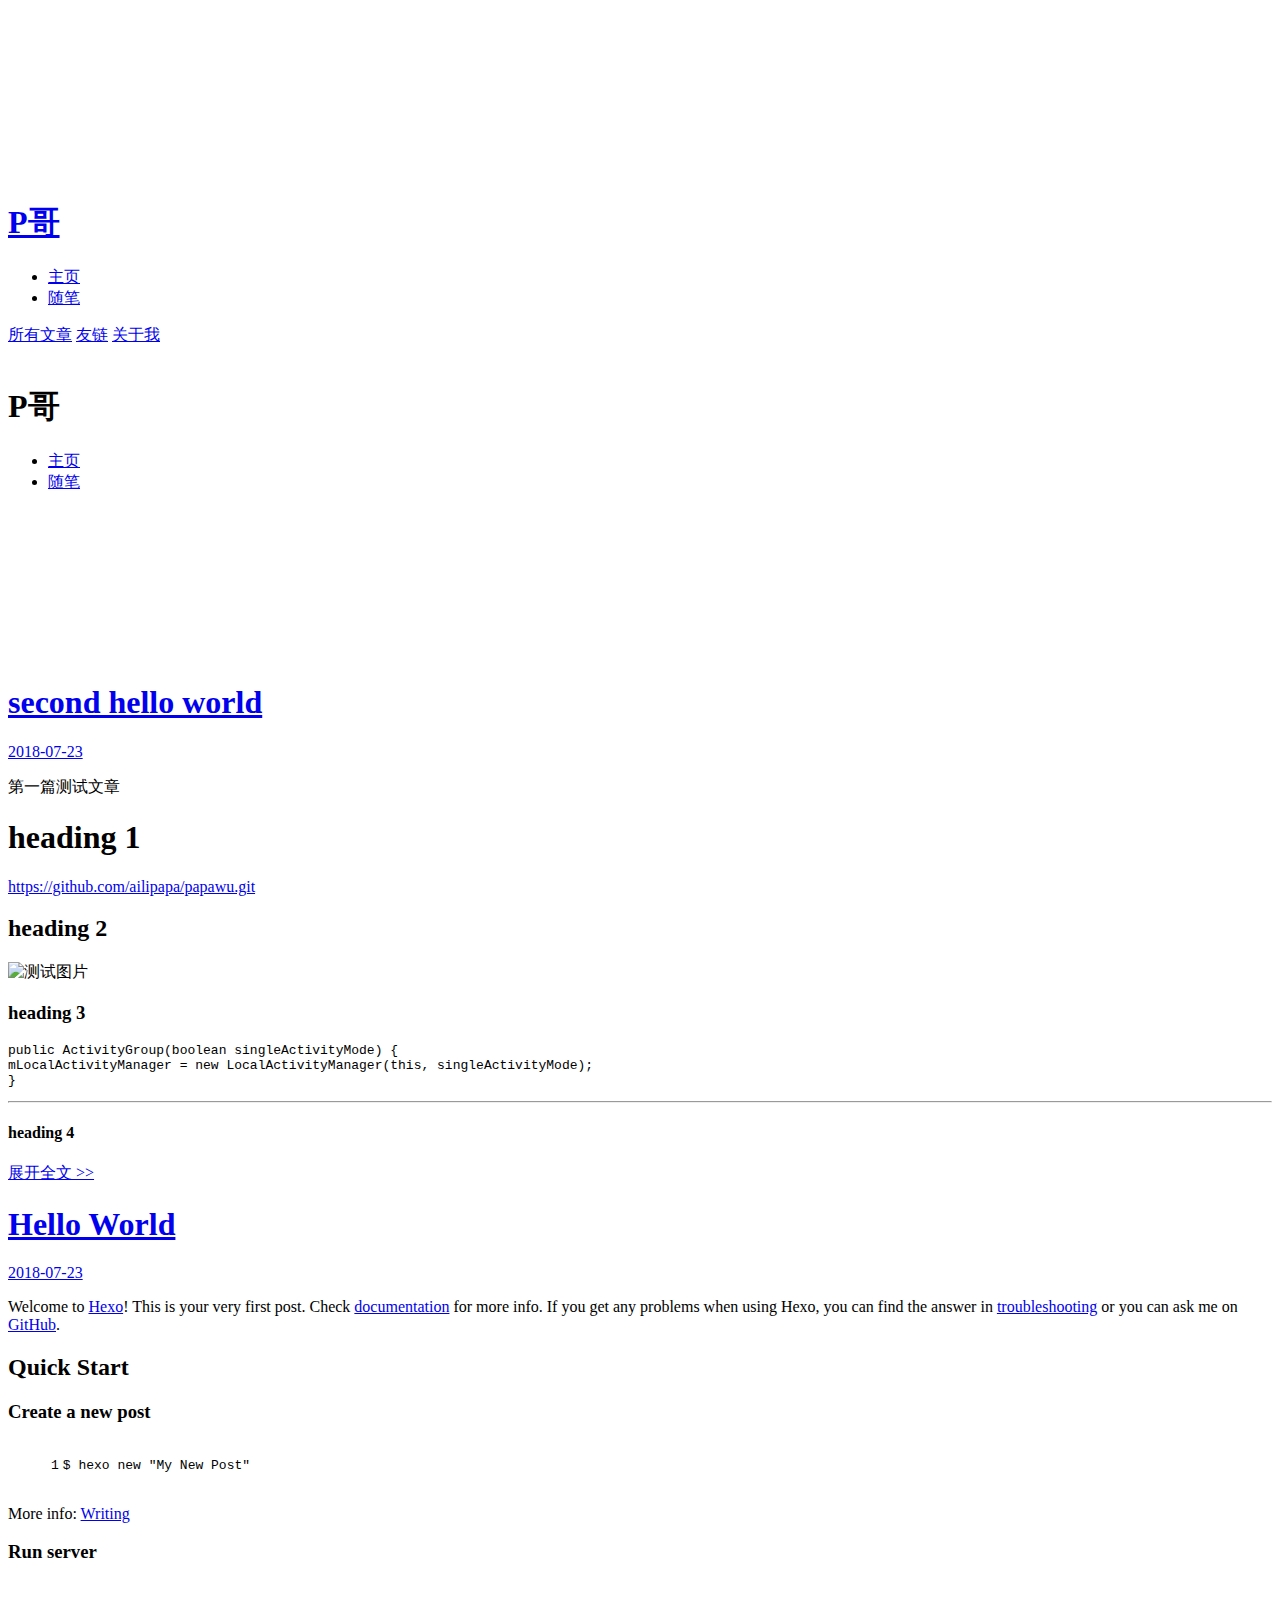
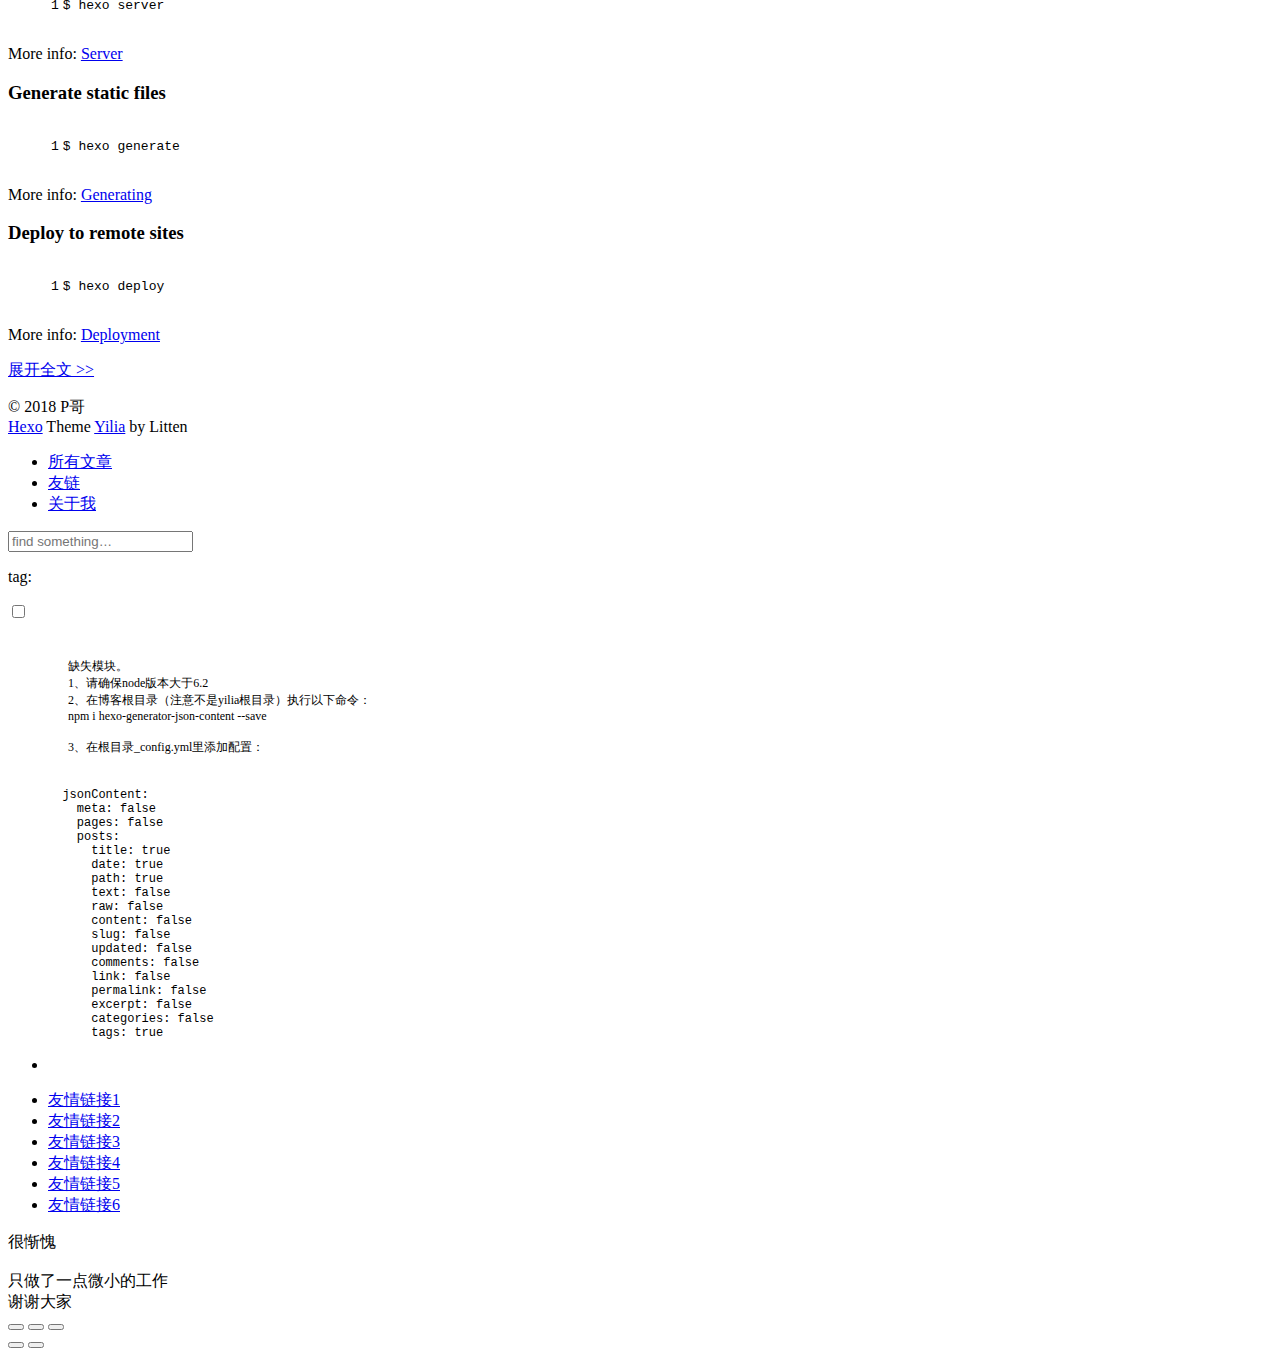
==== commit 735fd43c: "Site updated: 2018-07-23 16:00:43" ====
--- a/index.html
+++ b/index.html
@@ -6,17 +6,17 @@
   <meta name="renderer" content="webkit">
   <meta http-equiv="X-UA-Compatible" content="IE=edge" >
   <link rel="dns-prefetch" href="https://github.com/ailipapa/papawu">
-  <title>Hexo</title>
+  <title>PAPAWU</title>
   <meta name="viewport" content="width=device-width, initial-scale=1, maximum-scale=1">
   <meta property="og:type" content="website">
-<meta property="og:title" content="Hexo">
+<meta property="og:title" content="PAPAWU">
 <meta property="og:url" content="https://github.com/ailipapa/papawu/index.html">
-<meta property="og:site_name" content="Hexo">
+<meta property="og:site_name" content="PAPAWU">
 <meta property="og:locale" content="default">
 <meta name="twitter:card" content="summary">
-<meta name="twitter:title" content="Hexo">
-  
-    <link rel="alternative" href="/atom.xml" title="Hexo" type="application/atom+xml">
+<meta name="twitter:title" content="PAPAWU">
+  
+    <link rel="alternative" href="/atom.xml" title="PAPAWU" type="application/atom+xml">
   
   
     <link rel="icon" href="/favicon.png">
@@ -46,7 +46,7 @@
 			<img src="" class="js-avatar">
 		</a>
 		<hgroup>
-		  <h1 class="header-author"><a href="/">John Doe</a></h1>
+		  <h1 class="header-author"><a href="/">P哥</a></h1>
 		</hgroup>
 		
 
@@ -104,7 +104,7 @@
 				<img src="" class="js-avatar">
 			</div>
 			<hgroup>
-			  <h1 class="header-author js-header-author">John Doe</h1>
+			  <h1 class="header-author js-header-author">P哥</h1>
 			</hgroup>
 			
 			
@@ -152,6 +152,75 @@
           <div id="js-content" class="content-ll">
             
   
+    <article id="post-second-hello-world" class="article article-type-post  article-index" itemscope itemprop="blogPost">
+  <div class="article-inner">
+    
+      <header class="article-header">
+        
+  
+    <h1 itemprop="name">
+      <a class="article-title" href="/papawu/2018/07/23/second-hello-world/">second hello world</a>
+    </h1>
+  
+
+        
+        <a href="/papawu/2018/07/23/second-hello-world/" class="archive-article-date">
+  	<time datetime="2018-07-23T07:19:57.000Z" itemprop="datePublished"><i class="icon-calendar icon"></i>2018-07-23</time>
+</a>
+        
+      </header>
+    
+    <div class="article-entry" itemprop="articleBody">
+      
+        <p>第一篇测试文章</p>
+<h1 id="heading-1"><a href="#heading-1" class="headerlink" title="heading 1"></a>heading 1</h1><p><a href="https://github.com/ailipapa/papawu.git" title="代码仓库地址">https://github.com/ailipapa/papawu.git</a></p>
+<h2 id="heading-2"><a href="#heading-2" class="headerlink" title="heading 2"></a>heading 2</h2><p><img src="https://timgsa.baidu.com/timg?image&amp;quality=80&amp;size=b9999_10000&amp;sec=1532338436070&amp;di=0cb5a4625f339fc95e9ba56084349cb5&amp;imgtype=0&amp;src=http%3A%2F%2Fi-3.497.com%2F2017%2F1%2F26%2F9f2bcb9c-462d-4c24-b471-224b745e3a8b.jpg" alt="测试图片"></p>
+<h3 id="heading-3"><a href="#heading-3" class="headerlink" title="heading 3"></a>heading 3</h3><pre><code>public ActivityGroup(boolean singleActivityMode) {
+mLocalActivityManager = new LocalActivityManager(this, singleActivityMode);
+}
+</code></pre><hr>
+<h4 id="heading-4"><a href="#heading-4" class="headerlink" title="heading 4"></a>heading 4</h4>
+      
+
+      
+    </div>
+    <div class="article-info article-info-index">
+      
+      
+      
+
+      
+        <p class="article-more-link">
+          <a class="article-more-a" href="/papawu/2018/07/23/second-hello-world/">展开全文 >></a>
+        </p>
+      
+
+      
+      <div class="clearfix"></div>
+    </div>
+  </div>
+</article>
+
+<aside class="wrap-side-operation">
+    <div class="mod-side-operation">
+        
+        <div class="jump-container" id="js-jump-container" style="display:none;">
+            <a href="javascript:void(0)" class="mod-side-operation__jump-to-top">
+                <i class="icon-font icon-back"></i>
+            </a>
+            <div id="js-jump-plan-container" class="jump-plan-container" style="top: -11px;">
+                <i class="icon-font icon-plane jump-plane"></i>
+            </div>
+        </div>
+        
+        
+    </div>
+</aside>
+
+
+
+
+  
     <article id="post-hello-world" class="article article-type-post  article-index" itemscope itemprop="blogPost">
   <div class="article-inner">
     
@@ -233,7 +302,7 @@
   <div class="outer">
     <div id="footer-info">
     	<div class="footer-left">
-    		&copy; 2018 John Doe
+    		&copy; 2018 P哥
     	</div>
       	<div class="footer-right">
       		<a href="http://hexo.io/" target="_blank">Hexo</a>  Theme <a href="https://github.com/litten/hexo-theme-yilia" target="_blank">Yilia</a> by Litten
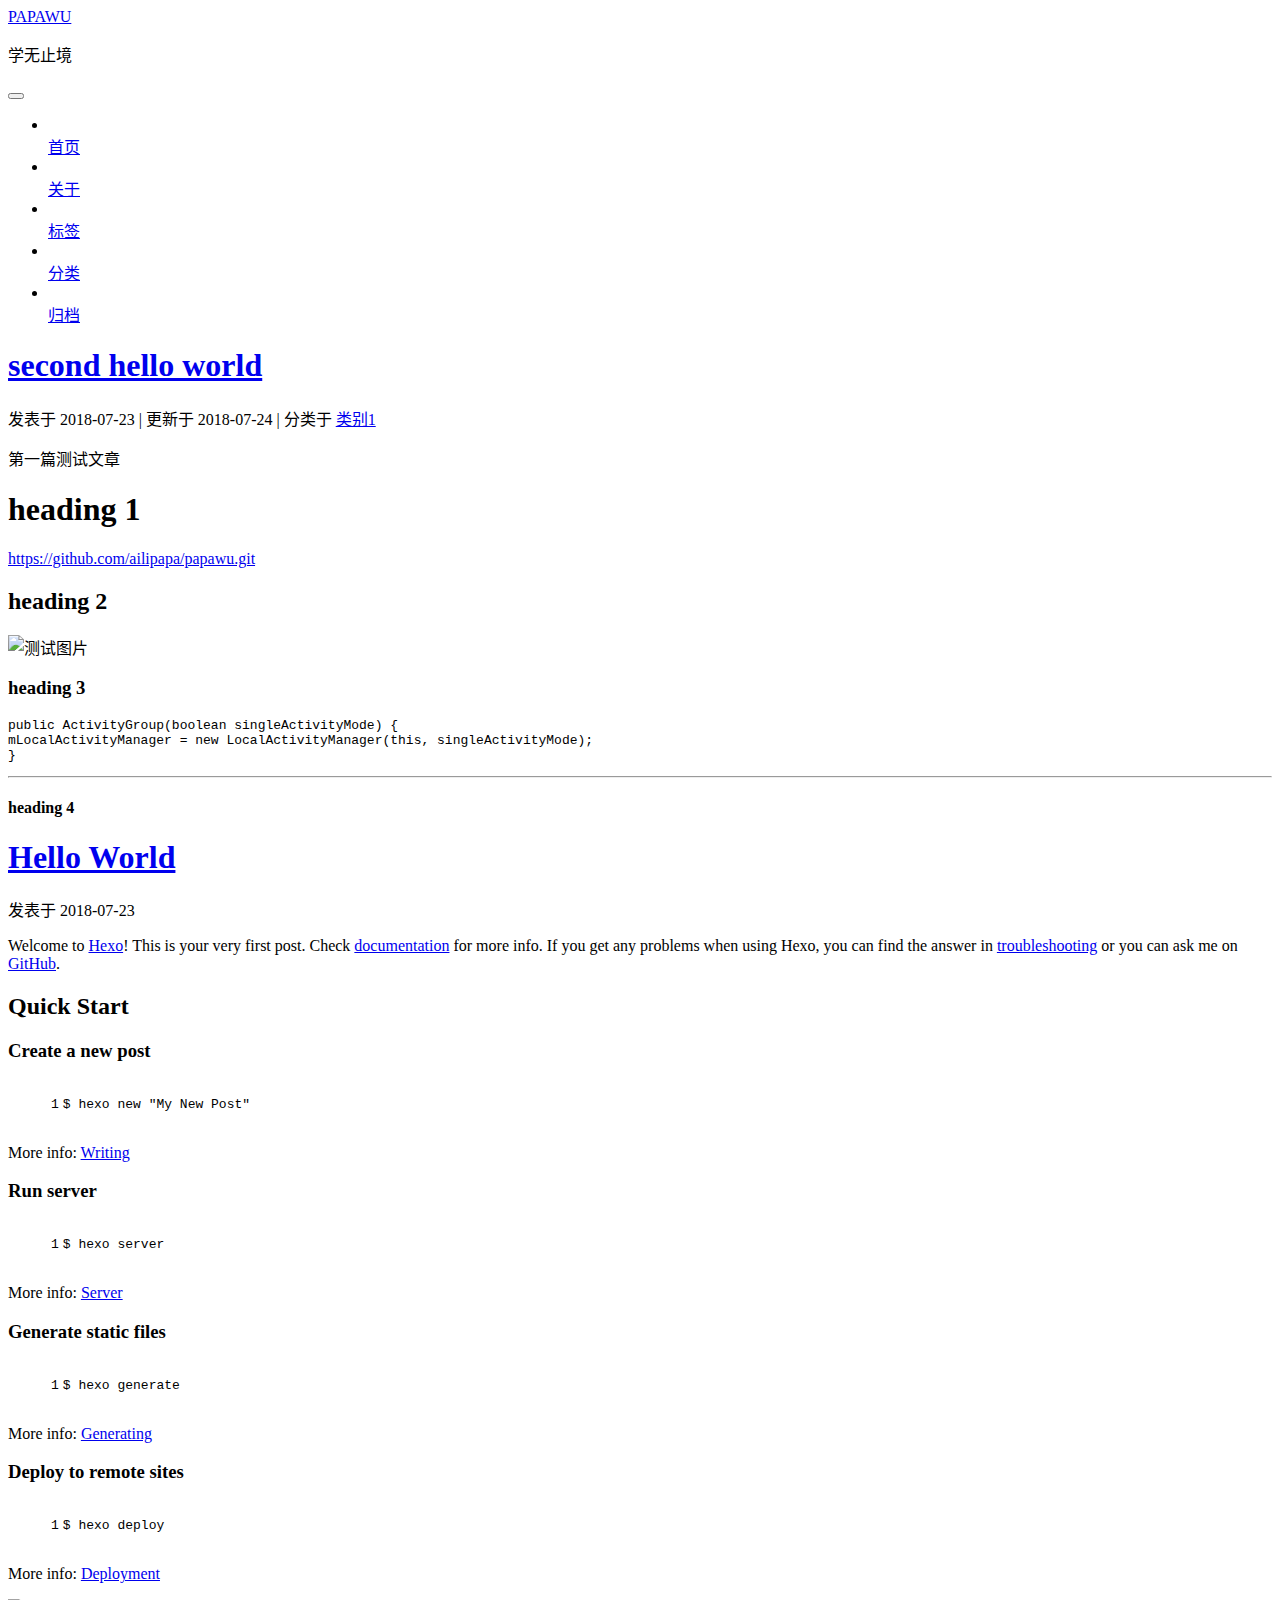
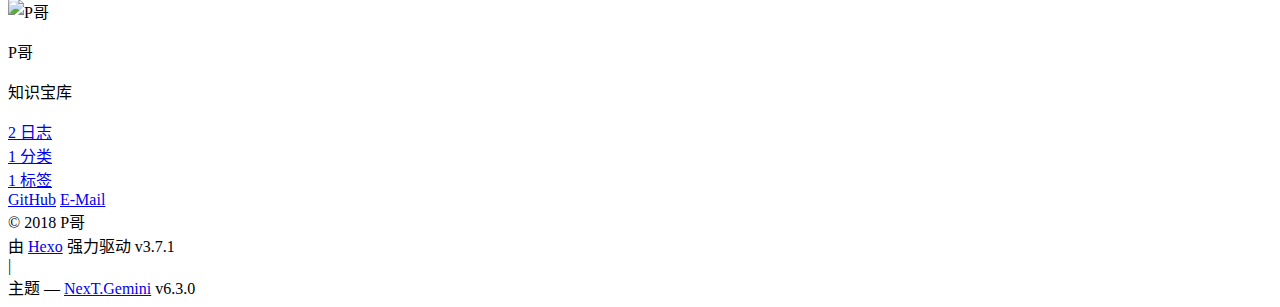
==== commit db8ff6f2: "Site updated: 2018-07-24 18:08:42" ====
--- a/index.html
+++ b/index.html
@@ -1,178 +1,430 @@
 <!DOCTYPE html>
-<html>
+
+
+
+
+
+
+
+
+
+
+
+
+  
+
+
+<html class="theme-next gemini use-motion" lang="zh-CN">
 <head>
-  <meta charset="utf-8">
-  
-  <meta name="renderer" content="webkit">
-  <meta http-equiv="X-UA-Compatible" content="IE=edge" >
-  <link rel="dns-prefetch" href="https://github.com/ailipapa/papawu">
-  <title>PAPAWU</title>
-  <meta name="viewport" content="width=device-width, initial-scale=1, maximum-scale=1">
-  <meta property="og:type" content="website">
+  <meta charset="UTF-8"/>
+<meta http-equiv="X-UA-Compatible" content="IE=edge" />
+<meta name="viewport" content="width=device-width, initial-scale=1, maximum-scale=2"/>
+<meta name="theme-color" content="#222">
+
+
+
+
+
+
+
+
+
+
+
+
+<meta http-equiv="Cache-Control" content="no-transform" />
+<meta http-equiv="Cache-Control" content="no-siteapp" />
+
+
+
+
+
+
+
+
+
+
+
+
+
+
+
+
+
+
+
+
+
+
+<link href="/papawu/lib/font-awesome/css/font-awesome.min.css?v=4.6.2" rel="stylesheet" type="text/css" />
+
+<link href="/papawu/css/main.css?v=6.3.0" rel="stylesheet" type="text/css" />
+
+
+  <link rel="apple-touch-icon" sizes="180x180" href="/papawu/images/apple-touch-icon-next.png?v=6.3.0">
+
+
+  <link rel="icon" type="image/png" sizes="32x32" href="/papawu/images/favicon-32x32-next.png?v=6.3.0">
+
+
+  <link rel="icon" type="image/png" sizes="16x16" href="/papawu/images/favicon-16x16-next.png?v=6.3.0">
+
+
+  <link rel="mask-icon" href="/papawu/images/logo.svg?v=6.3.0" color="#222">
+
+
+
+
+
+
+
+
+
+<script type="text/javascript" id="hexo.configurations">
+  var NexT = window.NexT || {};
+  var CONFIG = {
+    root: '/papawu/',
+    scheme: 'Gemini',
+    version: '6.3.0',
+    sidebar: {"position":"left","display":"post","offset":12,"b2t":false,"scrollpercent":false,"onmobile":false},
+    fancybox: false,
+    fastclick: false,
+    lazyload: false,
+    tabs: true,
+    motion: {"enable":true,"async":false,"transition":{"post_block":"fadeIn","post_header":"slideDownIn","post_body":"slideDownIn","coll_header":"slideLeftIn","sidebar":"slideUpIn"}},
+    algolia: {
+      applicationID: '',
+      apiKey: '',
+      indexName: '',
+      hits: {"per_page":10},
+      labels: {"input_placeholder":"Search for Posts","hits_empty":"We didn't find any results for the search: ${query}","hits_stats":"${hits} results found in ${time} ms"}
+    }
+  };
+</script>
+
+
+  
+
+
+
+
+  <meta name="description" content="知识宝库">
+<meta property="og:type" content="website">
 <meta property="og:title" content="PAPAWU">
 <meta property="og:url" content="https://github.com/ailipapa/papawu/index.html">
 <meta property="og:site_name" content="PAPAWU">
-<meta property="og:locale" content="default">
+<meta property="og:description" content="知识宝库">
+<meta property="og:locale" content="zh-CN">
 <meta name="twitter:card" content="summary">
 <meta name="twitter:title" content="PAPAWU">
-  
-    <link rel="alternative" href="/atom.xml" title="PAPAWU" type="application/atom+xml">
-  
-  
-    <link rel="icon" href="/favicon.png">
-  
-  <link rel="stylesheet" type="text/css" href="/papawu/./main.0cf68a.css">
+<meta name="twitter:description" content="知识宝库">
+
+
+
+
+
+
+  <link rel="canonical" href="https://github.com/ailipapa/papawu/"/>
+
+
+
+<script type="text/javascript" id="page.configurations">
+  CONFIG.page = {
+    sidebar: "",
+  };
+</script>
+
+  <title>PAPAWU</title>
+  
+
+
+
+
+
+
+
+
+
+  <noscript>
   <style type="text/css">
-  
-    #container.show {
-      background: linear-gradient(200deg,#a0cfe4,#e8c37e);
+    .use-motion .motion-element,
+    .use-motion .brand,
+    .use-motion .menu-item,
+    .sidebar-inner,
+    .use-motion .post-block,
+    .use-motion .pagination,
+    .use-motion .comments,
+    .use-motion .post-header,
+    .use-motion .post-body,
+    .use-motion .collection-title { opacity: initial; }
+
+    .use-motion .logo,
+    .use-motion .site-title,
+    .use-motion .site-subtitle {
+      opacity: initial;
+      top: initial;
+    }
+
+    .use-motion {
+      .logo-line-before i { left: initial; }
+      .logo-line-after i { right: initial; }
     }
   </style>
-  
-
-  
+</noscript>
 
 </head>
 
-<body>
-  <div id="container" q-class="show:isCtnShow">
-    <canvas id="anm-canvas" class="anm-canvas"></canvas>
-    <div class="left-col" q-class="show:isShow">
-      
-<div class="overlay" style="background: #4d4d4d"></div>
-<div class="intrude-less">
-	<header id="header" class="inner">
-		<a href="/" class="profilepic">
-			<img src="" class="js-avatar">
-		</a>
-		<hgroup>
-		  <h1 class="header-author"><a href="/">P哥</a></h1>
-		</hgroup>
-		
-
-		<nav class="header-menu">
-			<ul>
-			
-				<li><a href="/papawu/">主页</a></li>
-	        
-				<li><a href="/papawu/tags/随笔/">随笔</a></li>
-	        
-			</ul>
-		</nav>
-		<nav class="header-smart-menu">
-    		
-    			
-    			<a q-on="click: openSlider(e, 'innerArchive')" href="javascript:void(0)">所有文章</a>
-    			
-            
-    			
-    			<a q-on="click: openSlider(e, 'friends')" href="javascript:void(0)">友链</a>
-    			
-            
-    			
-    			<a q-on="click: openSlider(e, 'aboutme')" href="javascript:void(0)">关于我</a>
-    			
-            
-		</nav>
-		<nav class="header-nav">
-			<div class="social">
-				
-					<a class="github" target="_blank" href="#" title="github"><i class="icon-github"></i></a>
-		        
-					<a class="weibo" target="_blank" href="#" title="weibo"><i class="icon-weibo"></i></a>
-		        
-					<a class="rss" target="_blank" href="#" title="rss"><i class="icon-rss"></i></a>
-		        
-					<a class="zhihu" target="_blank" href="#" title="zhihu"><i class="icon-zhihu"></i></a>
-		        
-			</div>
-		</nav>
-	</header>		
+<body itemscope itemtype="http://schema.org/WebPage" lang="zh-CN">
+
+  
+  
+    
+  
+
+  <div class="container sidebar-position-left 
+  page-home">
+    <div class="headband"></div>
+
+    <header id="header" class="header" itemscope itemtype="http://schema.org/WPHeader">
+      <div class="header-inner"><div class="site-brand-wrapper">
+  <div class="site-meta ">
+    
+
+    <div class="custom-logo-site-title">
+      <a href="/papawu/" class="brand" rel="start">
+        <span class="logo-line-before"><i></i></span>
+        <span class="site-title">PAPAWU</span>
+        <span class="logo-line-after"><i></i></span>
+      </a>
+    </div>
+    
+      
+        <p class="site-subtitle">学无止境</p>
+      
+    
+  </div>
+
+  <div class="site-nav-toggle">
+    <button aria-label="切换导航栏">
+      <span class="btn-bar"></span>
+      <span class="btn-bar"></span>
+      <span class="btn-bar"></span>
+    </button>
+  </div>
 </div>
 
-    </div>
-    <div class="mid-col" q-class="show:isShow,hide:isShow|isFalse">
-      
-<nav id="mobile-nav">
-  	<div class="overlay js-overlay" style="background: #4d4d4d"></div>
-	<div class="btnctn js-mobile-btnctn">
-  		<div class="slider-trigger list" q-on="click: openSlider(e)"><i class="icon icon-sort"></i></div>
-	</div>
-	<div class="intrude-less">
-		<header id="header" class="inner">
-			<div class="profilepic">
-				<img src="" class="js-avatar">
-			</div>
-			<hgroup>
-			  <h1 class="header-author js-header-author">P哥</h1>
-			</hgroup>
-			
-			
-			
-				
-			
-				
-			
-			
-			
-			<nav class="header-nav">
-				<div class="social">
-					
-						<a class="github" target="_blank" href="#" title="github"><i class="icon-github"></i></a>
-			        
-						<a class="weibo" target="_blank" href="#" title="weibo"><i class="icon-weibo"></i></a>
-			        
-						<a class="rss" target="_blank" href="#" title="rss"><i class="icon-rss"></i></a>
-			        
-						<a class="zhihu" target="_blank" href="#" title="zhihu"><i class="icon-zhihu"></i></a>
-			        
-				</div>
-			</nav>
-
-			<nav class="header-menu js-header-menu">
-				<ul style="width: 50%">
-				
-				
-					<li style="width: 50%"><a href="/papawu/">主页</a></li>
-		        
-					<li style="width: 50%"><a href="/papawu/tags/随笔/">随笔</a></li>
-		        
-				</ul>
-			</nav>
-		</header>				
-	</div>
-	<div class="mobile-mask" style="display:none" q-show="isShow"></div>
+
+
+<nav class="site-nav">
+  
+    <ul id="menu" class="menu">
+      
+        
+        
+        
+          
+          <li class="menu-item menu-item-home">
+    <a href="/papawu/" rel="section">
+      <i class="menu-item-icon fa fa-fw fa-home"></i> <br />首页</a>
+  </li>
+        
+        
+        
+          
+          <li class="menu-item menu-item-about">
+    <a href="/papawu/about/" rel="section">
+      <i class="menu-item-icon fa fa-fw fa-user"></i> <br />关于</a>
+  </li>
+        
+        
+        
+          
+          <li class="menu-item menu-item-tags">
+    <a href="/papawu/tags/" rel="section">
+      <i class="menu-item-icon fa fa-fw fa-tags"></i> <br />标签</a>
+  </li>
+        
+        
+        
+          
+          <li class="menu-item menu-item-categories">
+    <a href="/papawu/categories/" rel="section">
+      <i class="menu-item-icon fa fa-fw fa-th"></i> <br />分类</a>
+  </li>
+        
+        
+        
+          
+          <li class="menu-item menu-item-archives">
+    <a href="/papawu/archives/" rel="section">
+      <i class="menu-item-icon fa fa-fw fa-archive"></i> <br />归档</a>
+  </li>
+
+      
+      
+    </ul>
+  
+
+  
+
+  
 </nav>
 
-      <div id="wrapper" class="body-wrap">
-        <div class="menu-l">
-          <div class="canvas-wrap">
-            <canvas data-colors="#eaeaea" data-sectionHeight="100" data-contentId="js-content" id="myCanvas1" class="anm-canvas"></canvas>
-          </div>
-          <div id="js-content" class="content-ll">
-            
-  
-    <article id="post-second-hello-world" class="article article-type-post  article-index" itemscope itemprop="blogPost">
-  <div class="article-inner">
-    
-      <header class="article-header">
-        
-  
-    <h1 itemprop="name">
-      <a class="article-title" href="/papawu/2018/07/23/second-hello-world/">second hello world</a>
-    </h1>
-  
-
-        
-        <a href="/papawu/2018/07/23/second-hello-world/" class="archive-article-date">
-  	<time datetime="2018-07-23T07:19:57.000Z" itemprop="datePublished"><i class="icon-calendar icon"></i>2018-07-23</time>
-</a>
-        
+
+
+  
+
+
+
+</div>
+    </header>
+
+    
+
+
+    <main id="main" class="main">
+      <div class="main-inner">
+        <div class="content-wrap">
+          
+            
+
+          
+          <div id="content" class="content">
+            
+  <section id="posts" class="posts-expand">
+    
+      
+
+  
+
+  
+  
+  
+
+  
+
+  <article class="post post-type-normal" itemscope itemtype="http://schema.org/Article">
+  
+  
+  
+  <div class="post-block">
+    <link itemprop="mainEntityOfPage" href="https://github.com/ailipapa/papawu/papawu/2018/07/23/second-hello-world/">
+
+    <span hidden itemprop="author" itemscope itemtype="http://schema.org/Person">
+      <meta itemprop="name" content="P哥">
+      <meta itemprop="description" content="知识宝库">
+      <meta itemprop="image" content="/papawu/images/avatar.jpg">
+    </span>
+
+    <span hidden itemprop="publisher" itemscope itemtype="http://schema.org/Organization">
+      <meta itemprop="name" content="PAPAWU">
+    </span>
+
+    
+      <header class="post-header">
+
+        
+        
+          <h1 class="post-title" itemprop="name headline">
+                
+                <a class="post-title-link" href="/papawu/2018/07/23/second-hello-world/" itemprop="url">
+                  second hello world
+                </a>
+              
+            
+          </h1>
+        
+
+        <div class="post-meta">
+          <span class="post-time">
+
+            
+            
+            
+
+            
+              <span class="post-meta-item-icon">
+                <i class="fa fa-calendar-o"></i>
+              </span>
+              
+                <span class="post-meta-item-text">发表于</span>
+              
+
+              
+                
+              
+
+              <time title="创建时间：2018-07-23 15:19:57" itemprop="dateCreated datePublished" datetime="2018-07-23T15:19:57+08:00">2018-07-23</time>
+            
+
+            
+              
+
+              
+                
+                <span class="post-meta-divider">|</span>
+                
+
+                <span class="post-meta-item-icon">
+                  <i class="fa fa-calendar-check-o"></i>
+                </span>
+                
+                  <span class="post-meta-item-text">更新于</span>
+                
+                <time title="修改时间：2018-07-24 15:35:00" itemprop="dateModified" datetime="2018-07-24T15:35:00+08:00">2018-07-24</time>
+              
+            
+          </span>
+
+          
+            <span class="post-category" >
+            
+              <span class="post-meta-divider">|</span>
+            
+              <span class="post-meta-item-icon">
+                <i class="fa fa-folder-o"></i>
+              </span>
+              
+                <span class="post-meta-item-text">分类于</span>
+              
+              
+                <span itemprop="about" itemscope itemtype="http://schema.org/Thing"><a href="/papawu/categories/类别1/" itemprop="url" rel="index"><span itemprop="name">类别1</span></a></span>
+
+                
+                
+              
+            </span>
+          
+
+          
+            
+          
+
+          
+          
+
+          
+
+          
+
+          
+
+        </div>
       </header>
     
-    <div class="article-entry" itemprop="articleBody">
-      
-        <p>第一篇测试文章</p>
+
+    
+    
+    
+    <div class="post-body" itemprop="articleBody">
+
+      
+      
+
+      
+        
+          
+            <p>第一篇测试文章</p>
 <h1 id="heading-1"><a href="#heading-1" class="headerlink" title="heading 1"></a>heading 1</h1><p><a href="https://github.com/ailipapa/papawu.git" title="代码仓库地址">https://github.com/ailipapa/papawu.git</a></p>
 <h2 id="heading-2"><a href="#heading-2" class="headerlink" title="heading 2"></a>heading 2</h2><p><img src="https://timgsa.baidu.com/timg?image&amp;quality=80&amp;size=b9999_10000&amp;sec=1532338436070&amp;di=0cb5a4625f339fc95e9ba56084349cb5&amp;imgtype=0&amp;src=http%3A%2F%2Fi-3.497.com%2F2017%2F1%2F26%2F9f2bcb9c-462d-4c24-b471-224b745e3a8b.jpg" alt="测试图片"></p>
 <h3 id="heading-3"><a href="#heading-3" class="headerlink" title="heading 3"></a>heading 3</h3><pre><code>public ActivityGroup(boolean singleActivityMode) {
@@ -180,68 +432,141 @@
 }
 </code></pre><hr>
 <h4 id="heading-4"><a href="#heading-4" class="headerlink" title="heading 4"></a>heading 4</h4>
-      
-
+          
+        
       
     </div>
-    <div class="article-info article-info-index">
-      
-      
-      
-
-      
-        <p class="article-more-link">
-          <a class="article-more-a" href="/papawu/2018/07/23/second-hello-world/">展开全文 >></a>
-        </p>
-      
-
-      
-      <div class="clearfix"></div>
-    </div>
+
+    
+
+    
+    
+    
+
+    
+
+    
+
+    
+
+    <footer class="post-footer">
+      
+
+      
+
+      
+
+      
+      
+        <div class="post-eof"></div>
+      
+    </footer>
   </div>
-</article>
-
-<aside class="wrap-side-operation">
-    <div class="mod-side-operation">
-        
-        <div class="jump-container" id="js-jump-container" style="display:none;">
-            <a href="javascript:void(0)" class="mod-side-operation__jump-to-top">
-                <i class="icon-font icon-back"></i>
-            </a>
-            <div id="js-jump-plan-container" class="jump-plan-container" style="top: -11px;">
-                <i class="icon-font icon-plane jump-plane"></i>
-            </div>
+  
+  
+  
+  </article>
+
+
+    
+      
+
+  
+
+  
+  
+  
+
+  
+
+  <article class="post post-type-normal" itemscope itemtype="http://schema.org/Article">
+  
+  
+  
+  <div class="post-block">
+    <link itemprop="mainEntityOfPage" href="https://github.com/ailipapa/papawu/papawu/2018/07/23/hello-world/">
+
+    <span hidden itemprop="author" itemscope itemtype="http://schema.org/Person">
+      <meta itemprop="name" content="P哥">
+      <meta itemprop="description" content="知识宝库">
+      <meta itemprop="image" content="/papawu/images/avatar.jpg">
+    </span>
+
+    <span hidden itemprop="publisher" itemscope itemtype="http://schema.org/Organization">
+      <meta itemprop="name" content="PAPAWU">
+    </span>
+
+    
+      <header class="post-header">
+
+        
+        
+          <h1 class="post-title" itemprop="name headline">
+                
+                <a class="post-title-link" href="/papawu/2018/07/23/hello-world/" itemprop="url">
+                  Hello World
+                </a>
+              
+            
+          </h1>
+        
+
+        <div class="post-meta">
+          <span class="post-time">
+
+            
+            
+            
+
+            
+              <span class="post-meta-item-icon">
+                <i class="fa fa-calendar-o"></i>
+              </span>
+              
+                <span class="post-meta-item-text">发表于</span>
+              
+
+              
+                
+              
+
+              <time title="创建时间：2018-07-23 09:47:04" itemprop="dateCreated datePublished" datetime="2018-07-23T09:47:04+08:00">2018-07-23</time>
+            
+
+            
+          </span>
+
+          
+
+          
+            
+          
+
+          
+          
+
+          
+
+          
+
+          
+
         </div>
-        
-        
-    </div>
-</aside>
-
-
-
-
-  
-    <article id="post-hello-world" class="article article-type-post  article-index" itemscope itemprop="blogPost">
-  <div class="article-inner">
-    
-      <header class="article-header">
-        
-  
-    <h1 itemprop="name">
-      <a class="article-title" href="/papawu/2018/07/23/hello-world/">Hello World</a>
-    </h1>
-  
-
-        
-        <a href="/papawu/2018/07/23/hello-world/" class="archive-article-date">
-  	<time datetime="2018-07-23T01:47:04.959Z" itemprop="datePublished"><i class="icon-calendar icon"></i>2018-07-23</time>
-</a>
-        
       </header>
     
-    <div class="article-entry" itemprop="articleBody">
-      
-        <p>Welcome to <a href="https://hexo.io/" target="_blank" rel="noopener">Hexo</a>! This is your very first post. Check <a href="https://hexo.io/docs/" target="_blank" rel="noopener">documentation</a> for more info. If you get any problems when using Hexo, you can find the answer in <a href="https://hexo.io/docs/troubleshooting.html" target="_blank" rel="noopener">troubleshooting</a> or you can ask me on <a href="https://github.com/hexojs/hexo/issues">GitHub</a>.</p>
+
+    
+    
+    
+    <div class="post-body" itemprop="articleBody">
+
+      
+      
+
+      
+        
+          
+            <p>Welcome to <a href="https://hexo.io/" target="_blank" rel="noopener">Hexo</a>! This is your very first post. Check <a href="https://hexo.io/docs/" target="_blank" rel="noopener">documentation</a> for more info. If you get any problems when using Hexo, you can find the answer in <a href="https://hexo.io/docs/troubleshooting.html" target="_blank" rel="noopener">troubleshooting</a> or you can ask me on <a href="https://github.com/hexojs/hexo/issues">GitHub</a>.</p>
 <h2 id="Quick-Start"><a href="#Quick-Start" class="headerlink" title="Quick Start"></a>Quick Start</h2><h3 id="Create-a-new-post"><a href="#Create-a-new-post" class="headerlink" title="Create a new post"></a>Create a new post</h3><figure class="highlight bash"><table><tr><td class="gutter"><pre><span class="line">1</span><br></pre></td><td class="code"><pre><span class="line">$ hexo new <span class="string">"My New Post"</span></span><br></pre></td></tr></table></figure>
 <p>More info: <a href="https://hexo.io/docs/writing.html" target="_blank" rel="noopener">Writing</a></p>
 <h3 id="Run-server"><a href="#Run-server" class="headerlink" title="Run server"></a>Run server</h3><figure class="highlight bash"><table><tr><td class="gutter"><pre><span class="line">1</span><br></pre></td><td class="code"><pre><span class="line">$ hexo server</span><br></pre></td></tr></table></figure>
@@ -251,293 +576,346 @@
 <h3 id="Deploy-to-remote-sites"><a href="#Deploy-to-remote-sites" class="headerlink" title="Deploy to remote sites"></a>Deploy to remote sites</h3><figure class="highlight bash"><table><tr><td class="gutter"><pre><span class="line">1</span><br></pre></td><td class="code"><pre><span class="line">$ hexo deploy</span><br></pre></td></tr></table></figure>
 <p>More info: <a href="https://hexo.io/docs/deployment.html" target="_blank" rel="noopener">Deployment</a></p>
 
-      
-
+          
+        
       
     </div>
-    <div class="article-info article-info-index">
-      
-      
-      
-
-      
-        <p class="article-more-link">
-          <a class="article-more-a" href="/papawu/2018/07/23/hello-world/">展开全文 >></a>
-        </p>
-      
-
-      
-      <div class="clearfix"></div>
+
+    
+
+    
+    
+    
+
+    
+
+    
+
+    
+
+    <footer class="post-footer">
+      
+
+      
+
+      
+
+      
+      
+        <div class="post-eof"></div>
+      
+    </footer>
+  </div>
+  
+  
+  
+  </article>
+
+
+    
+  </section>
+
+  
+
+
+          </div>
+          
+
+        </div>
+        
+          
+  
+  <div class="sidebar-toggle">
+    <div class="sidebar-toggle-line-wrap">
+      <span class="sidebar-toggle-line sidebar-toggle-line-first"></span>
+      <span class="sidebar-toggle-line sidebar-toggle-line-middle"></span>
+      <span class="sidebar-toggle-line sidebar-toggle-line-last"></span>
     </div>
   </div>
-</article>
-
-<aside class="wrap-side-operation">
-    <div class="mod-side-operation">
-        
-        <div class="jump-container" id="js-jump-container" style="display:none;">
-            <a href="javascript:void(0)" class="mod-side-operation__jump-to-top">
-                <i class="icon-font icon-back"></i>
-            </a>
-            <div id="js-jump-plan-container" class="jump-plan-container" style="top: -11px;">
-                <i class="icon-font icon-plane jump-plane"></i>
+
+  <aside id="sidebar" class="sidebar">
+    
+    <div class="sidebar-inner">
+
+      
+
+      
+
+      <section class="site-overview-wrap sidebar-panel sidebar-panel-active">
+        <div class="site-overview">
+          <div class="site-author motion-element" itemprop="author" itemscope itemtype="http://schema.org/Person">
+            
+              <img class="site-author-image" itemprop="image"
+                src="/papawu/images/avatar.jpg"
+                alt="P哥" />
+            
+              <p class="site-author-name" itemprop="name">P哥</p>
+              <p class="site-description motion-element" itemprop="description">知识宝库</p>
+          </div>
+
+          
+            <nav class="site-state motion-element">
+              
+                <div class="site-state-item site-state-posts">
+                
+                  <a href="/papawu/archives/">
+                
+                    <span class="site-state-item-count">2</span>
+                    <span class="site-state-item-name">日志</span>
+                  </a>
+                </div>
+              
+
+              
+                
+                
+                <div class="site-state-item site-state-categories">
+                  <a href="/papawu/categories/index.html">
+                    
+                    
+                      
+                    
+                    <span class="site-state-item-count">1</span>
+                    <span class="site-state-item-name">分类</span>
+                  </a>
+                </div>
+              
+
+              
+                
+                
+                <div class="site-state-item site-state-tags">
+                  <a href="/papawu/tags/index.html">
+                    
+                    
+                      
+                    
+                    <span class="site-state-item-count">1</span>
+                    <span class="site-state-item-name">标签</span>
+                  </a>
+                </div>
+              
+            </nav>
+          
+
+          
+
+          
+            <div class="links-of-author motion-element">
+              
+                <span class="links-of-author-item">
+                  <a href="https://github.com/pander1987" target="_blank" title="GitHub"><i class="fa fa-fw fa-github"></i>GitHub</a>
+                  
+                </span>
+              
+                <span class="links-of-author-item">
+                  <a href="mailto:pander.tai@gmail.com" target="_blank" title="E-Mail"><i class="fa fa-fw fa-envelope"></i>E-Mail</a>
+                  
+                </span>
+              
             </div>
+          
+
+          
+          
+
+          
+          
+
+          
+            
+          
+          
+
         </div>
-        
-        
+      </section>
+
+      
+
+      
+
     </div>
-</aside>
-
-
-
-
-  
-  
-
-
-          </div>
-        </div>
+  </aside>
+
+
+        
       </div>
-      <footer id="footer">
-  <div class="outer">
-    <div id="footer-info">
-    	<div class="footer-left">
-    		&copy; 2018 P哥
-    	</div>
-      	<div class="footer-right">
-      		<a href="http://hexo.io/" target="_blank">Hexo</a>  Theme <a href="https://github.com/litten/hexo-theme-yilia" target="_blank">Yilia</a> by Litten
-      	</div>
-    </div>
+    </main>
+
+    <footer id="footer" class="footer">
+      <div class="footer-inner">
+        <div class="copyright">&copy; <span itemprop="copyrightYear">2018</span>
+  <span class="with-love" id="animate">
+    <i class="fa fa-user"></i>
+  </span>
+  <span class="author" itemprop="copyrightHolder">P哥</span>
+
+  
+
+  
+</div>
+
+
+
+
+  <div class="powered-by">由 <a class="theme-link" target="_blank" href="https://hexo.io">Hexo</a> 强力驱动 v3.7.1</div>
+
+
+
+  <span class="post-meta-divider">|</span>
+
+
+
+  <div class="theme-info">主题 &mdash; <a class="theme-link" target="_blank" href="https://theme-next.org">NexT.Gemini</a> v6.3.0</div>
+
+
+
+
+        
+
+
+
+
+
+
+
+
+        
+      </div>
+    </footer>
+
+    
+      <div class="back-to-top">
+        <i class="fa fa-arrow-up"></i>
+        
+      </div>
+    
+
+    
+	
+    
+
+    
   </div>
-</footer>
-    </div>
-    <script>
-	var yiliaConfig = {
-		mathjax: false,
-		isHome: true,
-		isPost: false,
-		isArchive: false,
-		isTag: false,
-		isCategory: false,
-		open_in_new: false,
-		toc_hide_index: true,
-		root: "/papawu/",
-		innerArchive: true,
-		showTags: false
-	}
+
+  
+
+<script type="text/javascript">
+  if (Object.prototype.toString.call(window.Promise) !== '[object Function]') {
+    window.Promise = null;
+  }
 </script>
 
-<script>!function(t){function n(e){if(r[e])return r[e].exports;var i=r[e]={exports:{},id:e,loaded:!1};return t[e].call(i.exports,i,i.exports,n),i.loaded=!0,i.exports}var r={};n.m=t,n.c=r,n.p="./",n(0)}([function(t,n,r){r(195),t.exports=r(191)},function(t,n,r){var e=r(3),i=r(52),o=r(27),u=r(28),c=r(53),f="prototype",a=function(t,n,r){var s,l,h,v,p=t&a.F,d=t&a.G,y=t&a.S,g=t&a.P,b=t&a.B,m=d?e:y?e[n]||(e[n]={}):(e[n]||{})[f],x=d?i:i[n]||(i[n]={}),w=x[f]||(x[f]={});d&&(r=n);for(s in r)l=!p&&m&&void 0!==m[s],h=(l?m:r)[s],v=b&&l?c(h,e):g&&"function"==typeof h?c(Function.call,h):h,m&&u(m,s,h,t&a.U),x[s]!=h&&o(x,s,v),g&&w[s]!=h&&(w[s]=h)};e.core=i,a.F=1,a.G=2,a.S=4,a.P=8,a.B=16,a.W=32,a.U=64,a.R=128,t.exports=a},function(t,n,r){var e=r(6);t.exports=function(t){if(!e(t))throw TypeError(t+" is not an object!");return t}},function(t,n){var r=t.exports="undefined"!=typeof window&&window.Math==Math?window:"undefined"!=typeof self&&self.Math==Math?self:Function("return this")();"number"==typeof __g&&(__g=r)},function(t,n){t.exports=function(t){try{return!!t()}catch(t){return!0}}},function(t,n){var r=t.exports="undefined"!=typeof window&&window.Math==Math?window:"undefined"!=typeof self&&self.Math==Math?self:Function("return this")();"number"==typeof __g&&(__g=r)},function(t,n){t.exports=function(t){return"object"==typeof t?null!==t:"function"==typeof t}},function(t,n,r){var e=r(126)("wks"),i=r(76),o=r(3).Symbol,u="function"==typeof o;(t.exports=function(t){return e[t]||(e[t]=u&&o[t]||(u?o:i)("Symbol."+t))}).store=e},function(t,n){var r={}.hasOwnProperty;t.exports=function(t,n){return r.call(t,n)}},function(t,n,r){var e=r(94),i=r(33);t.exports=function(t){return e(i(t))}},function(t,n,r){t.exports=!r(4)(function(){return 7!=Object.defineProperty({},"a",{get:function(){return 7}}).a})},function(t,n,r){var e=r(2),i=r(167),o=r(50),u=Object.defineProperty;n.f=r(10)?Object.defineProperty:function(t,n,r){if(e(t),n=o(n,!0),e(r),i)try{return u(t,n,r)}catch(t){}if("get"in r||"set"in r)throw TypeError("Accessors not supported!");return"value"in r&&(t[n]=r.value),t}},function(t,n,r){t.exports=!r(18)(function(){return 7!=Object.defineProperty({},"a",{get:function(){return 7}}).a})},function(t,n,r){var e=r(14),i=r(22);t.exports=r(12)?function(t,n,r){return e.f(t,n,i(1,r))}:function(t,n,r){return t[n]=r,t}},function(t,n,r){var e=r(20),i=r(58),o=r(42),u=Object.defineProperty;n.f=r(12)?Object.defineProperty:function(t,n,r){if(e(t),n=o(n,!0),e(r),i)try{return u(t,n,r)}catch(t){}if("get"in r||"set"in r)throw TypeError("Accessors not supported!");return"value"in r&&(t[n]=r.value),t}},function(t,n,r){var e=r(40)("wks"),i=r(23),o=r(5).Symbol,u="function"==typeof o;(t.exports=function(t){return e[t]||(e[t]=u&&o[t]||(u?o:i)("Symbol."+t))}).store=e},function(t,n,r){var e=r(67),i=Math.min;t.exports=function(t){return t>0?i(e(t),9007199254740991):0}},function(t,n,r){var e=r(46);t.exports=function(t){return Object(e(t))}},function(t,n){t.exports=function(t){try{return!!t()}catch(t){return!0}}},function(t,n,r){var e=r(63),i=r(34);t.exports=Object.keys||function(t){return e(t,i)}},function(t,n,r){var e=r(21);t.exports=function(t){if(!e(t))throw TypeError(t+" is not an object!");return t}},function(t,n){t.exports=function(t){return"object"==typeof t?null!==t:"function"==typeof t}},function(t,n){t.exports=function(t,n){return{enumerable:!(1&t),configurable:!(2&t),writable:!(4&t),value:n}}},function(t,n){var r=0,e=Math.random();t.exports=function(t){return"Symbol(".concat(void 0===t?"":t,")_",(++r+e).toString(36))}},function(t,n){var r={}.hasOwnProperty;t.exports=function(t,n){return r.call(t,n)}},function(t,n){var r=t.exports={version:"2.4.0"};"number"==typeof __e&&(__e=r)},function(t,n){t.exports=function(t){if("function"!=typeof t)throw TypeError(t+" is not a function!");return t}},function(t,n,r){var e=r(11),i=r(66);t.exports=r(10)?function(t,n,r){return e.f(t,n,i(1,r))}:function(t,n,r){return t[n]=r,t}},function(t,n,r){var e=r(3),i=r(27),o=r(24),u=r(76)("src"),c="toString",f=Function[c],a=(""+f).split(c);r(52).inspectSource=function(t){return f.call(t)},(t.exports=function(t,n,r,c){var f="function"==typeof r;f&&(o(r,"name")||i(r,"name",n)),t[n]!==r&&(f&&(o(r,u)||i(r,u,t[n]?""+t[n]:a.join(String(n)))),t===e?t[n]=r:c?t[n]?t[n]=r:i(t,n,r):(delete t[n],i(t,n,r)))})(Function.prototype,c,function(){return"function"==typeof this&&this[u]||f.call(this)})},function(t,n,r){var e=r(1),i=r(4),o=r(46),u=function(t,n,r,e){var i=String(o(t)),u="<"+n;return""!==r&&(u+=" "+r+'="'+String(e).replace(/"/g,"&quot;")+'"'),u+">"+i+"</"+n+">"};t.exports=function(t,n){var r={};r[t]=n(u),e(e.P+e.F*i(function(){var n=""[t]('"');return n!==n.toLowerCase()||n.split('"').length>3}),"String",r)}},function(t,n,r){var e=r(115),i=r(46);t.exports=function(t){return e(i(t))}},function(t,n,r){var e=r(116),i=r(66),o=r(30),u=r(50),c=r(24),f=r(167),a=Object.getOwnPropertyDescriptor;n.f=r(10)?a:function(t,n){if(t=o(t),n=u(n,!0),f)try{return a(t,n)}catch(t){}if(c(t,n))return i(!e.f.call(t,n),t[n])}},function(t,n,r){var e=r(24),i=r(17),o=r(145)("IE_PROTO"),u=Object.prototype;t.exports=Object.getPrototypeOf||function(t){return t=i(t),e(t,o)?t[o]:"function"==typeof t.constructor&&t instanceof t.constructor?t.constructor.prototype:t instanceof Object?u:null}},function(t,n){t.exports=function(t){if(void 0==t)throw TypeError("Can't call method on  "+t);return t}},function(t,n){t.exports="constructor,hasOwnProperty,isPrototypeOf,propertyIsEnumerable,toLocaleString,toString,valueOf".split(",")},function(t,n){t.exports={}},function(t,n){t.exports=!0},function(t,n){n.f={}.propertyIsEnumerable},function(t,n,r){var e=r(14).f,i=r(8),o=r(15)("toStringTag");t.exports=function(t,n,r){t&&!i(t=r?t:t.prototype,o)&&e(t,o,{configurable:!0,value:n})}},function(t,n,r){var e=r(40)("keys"),i=r(23);t.exports=function(t){return e[t]||(e[t]=i(t))}},function(t,n,r){var e=r(5),i="__core-js_shared__",o=e[i]||(e[i]={});t.exports=function(t){return o[t]||(o[t]={})}},function(t,n){var r=Math.ceil,e=Math.floor;t.exports=function(t){return isNaN(t=+t)?0:(t>0?e:r)(t)}},function(t,n,r){var e=r(21);t.exports=function(t,n){if(!e(t))return t;var r,i;if(n&&"function"==typeof(r=t.toString)&&!e(i=r.call(t)))return i;if("function"==typeof(r=t.valueOf)&&!e(i=r.call(t)))return i;if(!n&&"function"==typeof(r=t.toString)&&!e(i=r.call(t)))return i;throw TypeError("Can't convert object to primitive value")}},function(t,n,r){var e=r(5),i=r(25),o=r(36),u=r(44),c=r(14).f;t.exports=function(t){var n=i.Symbol||(i.Symbol=o?{}:e.Symbol||{});"_"==t.charAt(0)||t in n||c(n,t,{value:u.f(t)})}},function(t,n,r){n.f=r(15)},function(t,n){var r={}.toString;t.exports=function(t){return r.call(t).slice(8,-1)}},function(t,n){t.exports=function(t){if(void 0==t)throw TypeError("Can't call method on  "+t);return t}},function(t,n,r){var e=r(4);t.exports=function(t,n){return!!t&&e(function(){n?t.call(null,function(){},1):t.call(null)})}},function(t,n,r){var e=r(53),i=r(115),o=r(17),u=r(16),c=r(203);t.exports=function(t,n){var r=1==t,f=2==t,a=3==t,s=4==t,l=6==t,h=5==t||l,v=n||c;return function(n,c,p){for(var d,y,g=o(n),b=i(g),m=e(c,p,3),x=u(b.length),w=0,S=r?v(n,x):f?v(n,0):void 0;x>w;w++)if((h||w in b)&&(d=b[w],y=m(d,w,g),t))if(r)S[w]=y;else if(y)switch(t){case 3:return!0;case 5:return d;case 6:return w;case 2:S.push(d)}else if(s)return!1;return l?-1:a||s?s:S}}},function(t,n,r){var e=r(1),i=r(52),o=r(4);t.exports=function(t,n){var r=(i.Object||{})[t]||Object[t],u={};u[t]=n(r),e(e.S+e.F*o(function(){r(1)}),"Object",u)}},function(t,n,r){var e=r(6);t.exports=function(t,n){if(!e(t))return t;var r,i;if(n&&"function"==typeof(r=t.toString)&&!e(i=r.call(t)))return i;if("function"==typeof(r=t.valueOf)&&!e(i=r.call(t)))return i;if(!n&&"function"==typeof(r=t.toString)&&!e(i=r.call(t)))return i;throw TypeError("Can't convert object to primitive value")}},function(t,n,r){var e=r(5),i=r(25),o=r(91),u=r(13),c="prototype",f=function(t,n,r){var a,s,l,h=t&f.F,v=t&f.G,p=t&f.S,d=t&f.P,y=t&f.B,g=t&f.W,b=v?i:i[n]||(i[n]={}),m=b[c],x=v?e:p?e[n]:(e[n]||{})[c];v&&(r=n);for(a in r)(s=!h&&x&&void 0!==x[a])&&a in b||(l=s?x[a]:r[a],b[a]=v&&"function"!=typeof x[a]?r[a]:y&&s?o(l,e):g&&x[a]==l?function(t){var n=function(n,r,e){if(this instanceof t){switch(arguments.length){case 0:return new t;case 1:return new t(n);case 2:return new t(n,r)}return new t(n,r,e)}return t.apply(this,arguments)};return n[c]=t[c],n}(l):d&&"function"==typeof l?o(Function.call,l):l,d&&((b.virtual||(b.virtual={}))[a]=l,t&f.R&&m&&!m[a]&&u(m,a,l)))};f.F=1,f.G=2,f.S=4,f.P=8,f.B=16,f.W=32,f.U=64,f.R=128,t.exports=f},function(t,n){var r=t.exports={version:"2.4.0"};"number"==typeof __e&&(__e=r)},function(t,n,r){var e=r(26);t.exports=function(t,n,r){if(e(t),void 0===n)return t;switch(r){case 1:return function(r){return t.call(n,r)};case 2:return function(r,e){return t.call(n,r,e)};case 3:return function(r,e,i){return t.call(n,r,e,i)}}return function(){return t.apply(n,arguments)}}},function(t,n,r){var e=r(183),i=r(1),o=r(126)("metadata"),u=o.store||(o.store=new(r(186))),c=function(t,n,r){var i=u.get(t);if(!i){if(!r)return;u.set(t,i=new e)}var o=i.get(n);if(!o){if(!r)return;i.set(n,o=new e)}return o},f=function(t,n,r){var e=c(n,r,!1);return void 0!==e&&e.has(t)},a=function(t,n,r){var e=c(n,r,!1);return void 0===e?void 0:e.get(t)},s=function(t,n,r,e){c(r,e,!0).set(t,n)},l=function(t,n){var r=c(t,n,!1),e=[];return r&&r.forEach(function(t,n){e.push(n)}),e},h=function(t){return void 0===t||"symbol"==typeof t?t:String(t)},v=function(t){i(i.S,"Reflect",t)};t.exports={store:u,map:c,has:f,get:a,set:s,keys:l,key:h,exp:v}},function(t,n,r){"use strict";if(r(10)){var e=r(69),i=r(3),o=r(4),u=r(1),c=r(127),f=r(152),a=r(53),s=r(68),l=r(66),h=r(27),v=r(73),p=r(67),d=r(16),y=r(75),g=r(50),b=r(24),m=r(180),x=r(114),w=r(6),S=r(17),_=r(137),O=r(70),E=r(32),P=r(71).f,j=r(154),F=r(76),M=r(7),A=r(48),N=r(117),T=r(146),I=r(155),k=r(80),L=r(123),R=r(74),C=r(130),D=r(160),U=r(11),W=r(31),G=U.f,B=W.f,V=i.RangeError,z=i.TypeError,q=i.Uint8Array,K="ArrayBuffer",J="Shared"+K,Y="BYTES_PER_ELEMENT",H="prototype",$=Array[H],X=f.ArrayBuffer,Q=f.DataView,Z=A(0),tt=A(2),nt=A(3),rt=A(4),et=A(5),it=A(6),ot=N(!0),ut=N(!1),ct=I.values,ft=I.keys,at=I.entries,st=$.lastIndexOf,lt=$.reduce,ht=$.reduceRight,vt=$.join,pt=$.sort,dt=$.slice,yt=$.toString,gt=$.toLocaleString,bt=M("iterator"),mt=M("toStringTag"),xt=F("typed_constructor"),wt=F("def_constructor"),St=c.CONSTR,_t=c.TYPED,Ot=c.VIEW,Et="Wrong length!",Pt=A(1,function(t,n){return Tt(T(t,t[wt]),n)}),jt=o(function(){return 1===new q(new Uint16Array([1]).buffer)[0]}),Ft=!!q&&!!q[H].set&&o(function(){new q(1).set({})}),Mt=function(t,n){if(void 0===t)throw z(Et);var r=+t,e=d(t);if(n&&!m(r,e))throw V(Et);return e},At=function(t,n){var r=p(t);if(r<0||r%n)throw V("Wrong offset!");return r},Nt=function(t){if(w(t)&&_t in t)return t;throw z(t+" is not a typed array!")},Tt=function(t,n){if(!(w(t)&&xt in t))throw z("It is not a typed array constructor!");return new t(n)},It=function(t,n){return kt(T(t,t[wt]),n)},kt=function(t,n){for(var r=0,e=n.length,i=Tt(t,e);e>r;)i[r]=n[r++];return i},Lt=function(t,n,r){G(t,n,{get:function(){return this._d[r]}})},Rt=function(t){var n,r,e,i,o,u,c=S(t),f=arguments.length,s=f>1?arguments[1]:void 0,l=void 0!==s,h=j(c);if(void 0!=h&&!_(h)){for(u=h.call(c),e=[],n=0;!(o=u.next()).done;n++)e.push(o.value);c=e}for(l&&f>2&&(s=a(s,arguments[2],2)),n=0,r=d(c.length),i=Tt(this,r);r>n;n++)i[n]=l?s(c[n],n):c[n];return i},Ct=function(){for(var t=0,n=arguments.length,r=Tt(this,n);n>t;)r[t]=arguments[t++];return r},Dt=!!q&&o(function(){gt.call(new q(1))}),Ut=function(){return gt.apply(Dt?dt.call(Nt(this)):Nt(this),arguments)},Wt={copyWithin:function(t,n){return D.call(Nt(this),t,n,arguments.length>2?arguments[2]:void 0)},every:function(t){return rt(Nt(this),t,arguments.length>1?arguments[1]:void 0)},fill:function(t){return C.apply(Nt(this),arguments)},filter:function(t){return It(this,tt(Nt(this),t,arguments.length>1?arguments[1]:void 0))},find:function(t){return et(Nt(this),t,arguments.length>1?arguments[1]:void 0)},findIndex:function(t){return it(Nt(this),t,arguments.length>1?arguments[1]:void 0)},forEach:function(t){Z(Nt(this),t,arguments.length>1?arguments[1]:void 0)},indexOf:function(t){return ut(Nt(this),t,arguments.length>1?arguments[1]:void 0)},includes:function(t){return ot(Nt(this),t,arguments.length>1?arguments[1]:void 0)},join:function(t){return vt.apply(Nt(this),arguments)},lastIndexOf:function(t){return st.apply(Nt(this),arguments)},map:function(t){return Pt(Nt(this),t,arguments.length>1?arguments[1]:void 0)},reduce:function(t){return lt.apply(Nt(this),arguments)},reduceRight:function(t){return ht.apply(Nt(this),arguments)},reverse:function(){for(var t,n=this,r=Nt(n).length,e=Math.floor(r/2),i=0;i<e;)t=n[i],n[i++]=n[--r],n[r]=t;return n},some:function(t){return nt(Nt(this),t,arguments.length>1?arguments[1]:void 0)},sort:function(t){return pt.call(Nt(this),t)},subarray:function(t,n){var r=Nt(this),e=r.length,i=y(t,e);return new(T(r,r[wt]))(r.buffer,r.byteOffset+i*r.BYTES_PER_ELEMENT,d((void 0===n?e:y(n,e))-i))}},Gt=function(t,n){return It(this,dt.call(Nt(this),t,n))},Bt=function(t){Nt(this);var n=At(arguments[1],1),r=this.length,e=S(t),i=d(e.length),o=0;if(i+n>r)throw V(Et);for(;o<i;)this[n+o]=e[o++]},Vt={entries:function(){return at.call(Nt(this))},keys:function(){return ft.call(Nt(this))},values:function(){return ct.call(Nt(this))}},zt=function(t,n){return w(t)&&t[_t]&&"symbol"!=typeof n&&n in t&&String(+n)==String(n)},qt=function(t,n){return zt(t,n=g(n,!0))?l(2,t[n]):B(t,n)},Kt=function(t,n,r){return!(zt(t,n=g(n,!0))&&w(r)&&b(r,"value"))||b(r,"get")||b(r,"set")||r.configurable||b(r,"writable")&&!r.writable||b(r,"enumerable")&&!r.enumerable?G(t,n,r):(t[n]=r.value,t)};St||(W.f=qt,U.f=Kt),u(u.S+u.F*!St,"Object",{getOwnPropertyDescriptor:qt,defineProperty:Kt}),o(function(){yt.call({})})&&(yt=gt=function(){return vt.call(this)});var Jt=v({},Wt);v(Jt,Vt),h(Jt,bt,Vt.values),v(Jt,{slice:Gt,set:Bt,constructor:function(){},toString:yt,toLocaleString:Ut}),Lt(Jt,"buffer","b"),Lt(Jt,"byteOffset","o"),Lt(Jt,"byteLength","l"),Lt(Jt,"length","e"),G(Jt,mt,{get:function(){return this[_t]}}),t.exports=function(t,n,r,f){f=!!f;var a=t+(f?"Clamped":"")+"Array",l="Uint8Array"!=a,v="get"+t,p="set"+t,y=i[a],g=y||{},b=y&&E(y),m=!y||!c.ABV,S={},_=y&&y[H],j=function(t,r){var e=t._d;return e.v[v](r*n+e.o,jt)},F=function(t,r,e){var i=t._d;f&&(e=(e=Math.round(e))<0?0:e>255?255:255&e),i.v[p](r*n+i.o,e,jt)},M=function(t,n){G(t,n,{get:function(){return j(this,n)},set:function(t){return F(this,n,t)},enumerable:!0})};m?(y=r(function(t,r,e,i){s(t,y,a,"_d");var o,u,c,f,l=0,v=0;if(w(r)){if(!(r instanceof X||(f=x(r))==K||f==J))return _t in r?kt(y,r):Rt.call(y,r);o=r,v=At(e,n);var p=r.byteLength;if(void 0===i){if(p%n)throw V(Et);if((u=p-v)<0)throw V(Et)}else if((u=d(i)*n)+v>p)throw V(Et);c=u/n}else c=Mt(r,!0),u=c*n,o=new X(u);for(h(t,"_d",{b:o,o:v,l:u,e:c,v:new Q(o)});l<c;)M(t,l++)}),_=y[H]=O(Jt),h(_,"constructor",y)):L(function(t){new y(null),new y(t)},!0)||(y=r(function(t,r,e,i){s(t,y,a);var o;return w(r)?r instanceof X||(o=x(r))==K||o==J?void 0!==i?new g(r,At(e,n),i):void 0!==e?new g(r,At(e,n)):new g(r):_t in r?kt(y,r):Rt.call(y,r):new g(Mt(r,l))}),Z(b!==Function.prototype?P(g).concat(P(b)):P(g),function(t){t in y||h(y,t,g[t])}),y[H]=_,e||(_.constructor=y));var A=_[bt],N=!!A&&("values"==A.name||void 0==A.name),T=Vt.values;h(y,xt,!0),h(_,_t,a),h(_,Ot,!0),h(_,wt,y),(f?new y(1)[mt]==a:mt in _)||G(_,mt,{get:function(){return a}}),S[a]=y,u(u.G+u.W+u.F*(y!=g),S),u(u.S,a,{BYTES_PER_ELEMENT:n,from:Rt,of:Ct}),Y in _||h(_,Y,n),u(u.P,a,Wt),R(a),u(u.P+u.F*Ft,a,{set:Bt}),u(u.P+u.F*!N,a,Vt),u(u.P+u.F*(_.toString!=yt),a,{toString:yt}),u(u.P+u.F*o(function(){new y(1).slice()}),a,{slice:Gt}),u(u.P+u.F*(o(function(){return[1,2].toLocaleString()!=new y([1,2]).toLocaleString()})||!o(function(){_.toLocaleString.call([1,2])})),a,{toLocaleString:Ut}),k[a]=N?A:T,e||N||h(_,bt,T)}}else t.exports=function(){}},function(t,n){var r={}.toString;t.exports=function(t){return r.call(t).slice(8,-1)}},function(t,n,r){var e=r(21),i=r(5).document,o=e(i)&&e(i.createElement);t.exports=function(t){return o?i.createElement(t):{}}},function(t,n,r){t.exports=!r(12)&&!r(18)(function(){return 7!=Object.defineProperty(r(57)("div"),"a",{get:function(){return 7}}).a})},function(t,n,r){"use strict";var e=r(36),i=r(51),o=r(64),u=r(13),c=r(8),f=r(35),a=r(96),s=r(38),l=r(103),h=r(15)("iterator"),v=!([].keys&&"next"in[].keys()),p="keys",d="values",y=function(){return this};t.exports=function(t,n,r,g,b,m,x){a(r,n,g);var w,S,_,O=function(t){if(!v&&t in F)return F[t];switch(t){case p:case d:return function(){return new r(this,t)}}return function(){return new r(this,t)}},E=n+" Iterator",P=b==d,j=!1,F=t.prototype,M=F[h]||F["@@iterator"]||b&&F[b],A=M||O(b),N=b?P?O("entries"):A:void 0,T="Array"==n?F.entries||M:M;if(T&&(_=l(T.call(new t)))!==Object.prototype&&(s(_,E,!0),e||c(_,h)||u(_,h,y)),P&&M&&M.name!==d&&(j=!0,A=function(){return M.call(this)}),e&&!x||!v&&!j&&F[h]||u(F,h,A),f[n]=A,f[E]=y,b)if(w={values:P?A:O(d),keys:m?A:O(p),entries:N},x)for(S in w)S in F||o(F,S,w[S]);else i(i.P+i.F*(v||j),n,w);return w}},function(t,n,r){var e=r(20),i=r(100),o=r(34),u=r(39)("IE_PROTO"),c=function(){},f="prototype",a=function(){var t,n=r(57)("iframe"),e=o.length;for(n.style.display="none",r(93).appendChild(n),n.src="javascript:",t=n.contentWindow.document,t.open(),t.write("<script>document.F=Object<\/script>"),t.close(),a=t.F;e--;)delete a[f][o[e]];return a()};t.exports=Object.create||function(t,n){var r;return null!==t?(c[f]=e(t),r=new c,c[f]=null,r[u]=t):r=a(),void 0===n?r:i(r,n)}},function(t,n,r){var e=r(63),i=r(34).concat("length","prototype");n.f=Object.getOwnPropertyNames||function(t){return e(t,i)}},function(t,n){n.f=Object.getOwnPropertySymbols},function(t,n,r){var e=r(8),i=r(9),o=r(90)(!1),u=r(39)("IE_PROTO");t.exports=function(t,n){var r,c=i(t),f=0,a=[];for(r in c)r!=u&&e(c,r)&&a.push(r);for(;n.length>f;)e(c,r=n[f++])&&(~o(a,r)||a.push(r));return a}},function(t,n,r){t.exports=r(13)},function(t,n,r){var e=r(76)("meta"),i=r(6),o=r(24),u=r(11).f,c=0,f=Object.isExtensible||function(){return!0},a=!r(4)(function(){return f(Object.preventExtensions({}))}),s=function(t){u(t,e,{value:{i:"O"+ ++c,w:{}}})},l=function(t,n){if(!i(t))return"symbol"==typeof t?t:("string"==typeof t?"S":"P")+t;if(!o(t,e)){if(!f(t))return"F";if(!n)return"E";s(t)}return t[e].i},h=function(t,n){if(!o(t,e)){if(!f(t))return!0;if(!n)return!1;s(t)}return t[e].w},v=function(t){return a&&p.NEED&&f(t)&&!o(t,e)&&s(t),t},p=t.exports={KEY:e,NEED:!1,fastKey:l,getWeak:h,onFreeze:v}},function(t,n){t.exports=function(t,n){return{enumerable:!(1&t),configurable:!(2&t),writable:!(4&t),value:n}}},function(t,n){var r=Math.ceil,e=Math.floor;t.exports=function(t){return isNaN(t=+t)?0:(t>0?e:r)(t)}},function(t,n){t.exports=function(t,n,r,e){if(!(t instanceof n)||void 0!==e&&e in t)throw TypeError(r+": incorrect invocation!");return t}},function(t,n){t.exports=!1},function(t,n,r){var e=r(2),i=r(173),o=r(133),u=r(145)("IE_PROTO"),c=function(){},f="prototype",a=function(){var t,n=r(132)("iframe"),e=o.length;for(n.style.display="none",r(135).appendChild(n),n.src="javascript:",t=n.contentWindow.document,t.open(),t.write("<script>document.F=Object<\/script>"),t.close(),a=t.F;e--;)delete a[f][o[e]];return a()};t.exports=Object.create||function(t,n){var r;return null!==t?(c[f]=e(t),r=new c,c[f]=null,r[u]=t):r=a(),void 0===n?r:i(r,n)}},function(t,n,r){var e=r(175),i=r(133).concat("length","prototype");n.f=Object.getOwnPropertyNames||function(t){return e(t,i)}},function(t,n,r){var e=r(175),i=r(133);t.exports=Object.keys||function(t){return e(t,i)}},function(t,n,r){var e=r(28);t.exports=function(t,n,r){for(var i in n)e(t,i,n[i],r);return t}},function(t,n,r){"use strict";var e=r(3),i=r(11),o=r(10),u=r(7)("species");t.exports=function(t){var n=e[t];o&&n&&!n[u]&&i.f(n,u,{configurable:!0,get:function(){return this}})}},function(t,n,r){var e=r(67),i=Math.max,o=Math.min;t.exports=function(t,n){return t=e(t),t<0?i(t+n,0):o(t,n)}},function(t,n){var r=0,e=Math.random();t.exports=function(t){return"Symbol(".concat(void 0===t?"":t,")_",(++r+e).toString(36))}},function(t,n,r){var e=r(33);t.exports=function(t){return Object(e(t))}},function(t,n,r){var e=r(7)("unscopables"),i=Array.prototype;void 0==i[e]&&r(27)(i,e,{}),t.exports=function(t){i[e][t]=!0}},function(t,n,r){var e=r(53),i=r(169),o=r(137),u=r(2),c=r(16),f=r(154),a={},s={},n=t.exports=function(t,n,r,l,h){var v,p,d,y,g=h?function(){return t}:f(t),b=e(r,l,n?2:1),m=0;if("function"!=typeof g)throw TypeError(t+" is not iterable!");if(o(g)){for(v=c(t.length);v>m;m++)if((y=n?b(u(p=t[m])[0],p[1]):b(t[m]))===a||y===s)return y}else for(d=g.call(t);!(p=d.next()).done;)if((y=i(d,b,p.value,n))===a||y===s)return y};n.BREAK=a,n.RETURN=s},function(t,n){t.exports={}},function(t,n,r){var e=r(11).f,i=r(24),o=r(7)("toStringTag");t.exports=function(t,n,r){t&&!i(t=r?t:t.prototype,o)&&e(t,o,{configurable:!0,value:n})}},function(t,n,r){var e=r(1),i=r(46),o=r(4),u=r(150),c="["+u+"]",f="​-",a=RegExp("^"+c+c+"*"),s=RegExp(c+c+"*$"),l=function(t,n,r){var i={},c=o(function(){return!!u[t]()||f[t]()!=f}),a=i[t]=c?n(h):u[t];r&&(i[r]=a),e(e.P+e.F*c,"String",i)},h=l.trim=function(t,n){return t=String(i(t)),1&n&&(t=t.replace(a,"")),2&n&&(t=t.replace(s,"")),t};t.exports=l},function(t,n,r){t.exports={default:r(86),__esModule:!0}},function(t,n,r){t.exports={default:r(87),__esModule:!0}},function(t,n,r){"use strict";function e(t){return t&&t.__esModule?t:{default:t}}n.__esModule=!0;var i=r(84),o=e(i),u=r(83),c=e(u),f="function"==typeof c.default&&"symbol"==typeof o.default?function(t){return typeof t}:function(t){return t&&"function"==typeof c.default&&t.constructor===c.default&&t!==c.default.prototype?"symbol":typeof t};n.default="function"==typeof c.default&&"symbol"===f(o.default)?function(t){return void 0===t?"undefined":f(t)}:function(t){return t&&"function"==typeof c.default&&t.constructor===c.default&&t!==c.default.prototype?"symbol":void 0===t?"undefined":f(t)}},function(t,n,r){r(110),r(108),r(111),r(112),t.exports=r(25).Symbol},function(t,n,r){r(109),r(113),t.exports=r(44).f("iterator")},function(t,n){t.exports=function(t){if("function"!=typeof t)throw TypeError(t+" is not a function!");return t}},function(t,n){t.exports=function(){}},function(t,n,r){var e=r(9),i=r(106),o=r(105);t.exports=function(t){return function(n,r,u){var c,f=e(n),a=i(f.length),s=o(u,a);if(t&&r!=r){for(;a>s;)if((c=f[s++])!=c)return!0}else for(;a>s;s++)if((t||s in f)&&f[s]===r)return t||s||0;return!t&&-1}}},function(t,n,r){var e=r(88);t.exports=function(t,n,r){if(e(t),void 0===n)return t;switch(r){case 1:return function(r){return t.call(n,r)};case 2:return function(r,e){return t.call(n,r,e)};case 3:return function(r,e,i){return t.call(n,r,e,i)}}return function(){return t.apply(n,arguments)}}},function(t,n,r){var e=r(19),i=r(62),o=r(37);t.exports=function(t){var n=e(t),r=i.f;if(r)for(var u,c=r(t),f=o.f,a=0;c.length>a;)f.call(t,u=c[a++])&&n.push(u);return n}},function(t,n,r){t.exports=r(5).document&&document.documentElement},function(t,n,r){var e=r(56);t.exports=Object("z").propertyIsEnumerable(0)?Object:function(t){return"String"==e(t)?t.split(""):Object(t)}},function(t,n,r){var e=r(56);t.exports=Array.isArray||function(t){return"Array"==e(t)}},function(t,n,r){"use strict";var e=r(60),i=r(22),o=r(38),u={};r(13)(u,r(15)("iterator"),function(){return this}),t.exports=function(t,n,r){t.prototype=e(u,{next:i(1,r)}),o(t,n+" Iterator")}},function(t,n){t.exports=function(t,n){return{value:n,done:!!t}}},function(t,n,r){var e=r(19),i=r(9);t.exports=function(t,n){for(var r,o=i(t),u=e(o),c=u.length,f=0;c>f;)if(o[r=u[f++]]===n)return r}},function(t,n,r){var e=r(23)("meta"),i=r(21),o=r(8),u=r(14).f,c=0,f=Object.isExtensible||function(){return!0},a=!r(18)(function(){return f(Object.preventExtensions({}))}),s=function(t){u(t,e,{value:{i:"O"+ ++c,w:{}}})},l=function(t,n){if(!i(t))return"symbol"==typeof t?t:("string"==typeof t?"S":"P")+t;if(!o(t,e)){if(!f(t))return"F";if(!n)return"E";s(t)}return t[e].i},h=function(t,n){if(!o(t,e)){if(!f(t))return!0;if(!n)return!1;s(t)}return t[e].w},v=function(t){return a&&p.NEED&&f(t)&&!o(t,e)&&s(t),t},p=t.exports={KEY:e,NEED:!1,fastKey:l,getWeak:h,onFreeze:v}},function(t,n,r){var e=r(14),i=r(20),o=r(19);t.exports=r(12)?Object.defineProperties:function(t,n){i(t);for(var r,u=o(n),c=u.length,f=0;c>f;)e.f(t,r=u[f++],n[r]);return t}},function(t,n,r){var e=r(37),i=r(22),o=r(9),u=r(42),c=r(8),f=r(58),a=Object.getOwnPropertyDescriptor;n.f=r(12)?a:function(t,n){if(t=o(t),n=u(n,!0),f)try{return a(t,n)}catch(t){}if(c(t,n))return i(!e.f.call(t,n),t[n])}},function(t,n,r){var e=r(9),i=r(61).f,o={}.toString,u="object"==typeof window&&window&&Object.getOwnPropertyNames?Object.getOwnPropertyNames(window):[],c=function(t){try{return i(t)}catch(t){return u.slice()}};t.exports.f=function(t){return u&&"[object Window]"==o.call(t)?c(t):i(e(t))}},function(t,n,r){var e=r(8),i=r(77),o=r(39)("IE_PROTO"),u=Object.prototype;t.exports=Object.getPrototypeOf||function(t){return t=i(t),e(t,o)?t[o]:"function"==typeof t.constructor&&t instanceof t.constructor?t.constructor.prototype:t instanceof Object?u:null}},function(t,n,r){var e=r(41),i=r(33);t.exports=function(t){return function(n,r){var o,u,c=String(i(n)),f=e(r),a=c.length;return f<0||f>=a?t?"":void 0:(o=c.charCodeAt(f),o<55296||o>56319||f+1===a||(u=c.charCodeAt(f+1))<56320||u>57343?t?c.charAt(f):o:t?c.slice(f,f+2):u-56320+(o-55296<<10)+65536)}}},function(t,n,r){var e=r(41),i=Math.max,o=Math.min;t.exports=function(t,n){return t=e(t),t<0?i(t+n,0):o(t,n)}},function(t,n,r){var e=r(41),i=Math.min;t.exports=function(t){return t>0?i(e(t),9007199254740991):0}},function(t,n,r){"use strict";var e=r(89),i=r(97),o=r(35),u=r(9);t.exports=r(59)(Array,"Array",function(t,n){this._t=u(t),this._i=0,this._k=n},function(){var t=this._t,n=this._k,r=this._i++;return!t||r>=t.length?(this._t=void 0,i(1)):"keys"==n?i(0,r):"values"==n?i(0,t[r]):i(0,[r,t[r]])},"values"),o.Arguments=o.Array,e("keys"),e("values"),e("entries")},function(t,n){},function(t,n,r){"use strict";var e=r(104)(!0);r(59)(String,"String",function(t){this._t=String(t),this._i=0},function(){var t,n=this._t,r=this._i;return r>=n.length?{value:void 0,done:!0}:(t=e(n,r),this._i+=t.length,{value:t,done:!1})})},function(t,n,r){"use strict";var e=r(5),i=r(8),o=r(12),u=r(51),c=r(64),f=r(99).KEY,a=r(18),s=r(40),l=r(38),h=r(23),v=r(15),p=r(44),d=r(43),y=r(98),g=r(92),b=r(95),m=r(20),x=r(9),w=r(42),S=r(22),_=r(60),O=r(102),E=r(101),P=r(14),j=r(19),F=E.f,M=P.f,A=O.f,N=e.Symbol,T=e.JSON,I=T&&T.stringify,k="prototype",L=v("_hidden"),R=v("toPrimitive"),C={}.propertyIsEnumerable,D=s("symbol-registry"),U=s("symbols"),W=s("op-symbols"),G=Object[k],B="function"==typeof N,V=e.QObject,z=!V||!V[k]||!V[k].findChild,q=o&&a(function(){return 7!=_(M({},"a",{get:function(){return M(this,"a",{value:7}).a}})).a})?function(t,n,r){var e=F(G,n);e&&delete G[n],M(t,n,r),e&&t!==G&&M(G,n,e)}:M,K=function(t){var n=U[t]=_(N[k]);return n._k=t,n},J=B&&"symbol"==typeof N.iterator?function(t){return"symbol"==typeof t}:function(t){return t instanceof N},Y=function(t,n,r){return t===G&&Y(W,n,r),m(t),n=w(n,!0),m(r),i(U,n)?(r.enumerable?(i(t,L)&&t[L][n]&&(t[L][n]=!1),r=_(r,{enumerable:S(0,!1)})):(i(t,L)||M(t,L,S(1,{})),t[L][n]=!0),q(t,n,r)):M(t,n,r)},H=function(t,n){m(t);for(var r,e=g(n=x(n)),i=0,o=e.length;o>i;)Y(t,r=e[i++],n[r]);return t},$=function(t,n){return void 0===n?_(t):H(_(t),n)},X=function(t){var n=C.call(this,t=w(t,!0));return!(this===G&&i(U,t)&&!i(W,t))&&(!(n||!i(this,t)||!i(U,t)||i(this,L)&&this[L][t])||n)},Q=function(t,n){if(t=x(t),n=w(n,!0),t!==G||!i(U,n)||i(W,n)){var r=F(t,n);return!r||!i(U,n)||i(t,L)&&t[L][n]||(r.enumerable=!0),r}},Z=function(t){for(var n,r=A(x(t)),e=[],o=0;r.length>o;)i(U,n=r[o++])||n==L||n==f||e.push(n);return e},tt=function(t){for(var n,r=t===G,e=A(r?W:x(t)),o=[],u=0;e.length>u;)!i(U,n=e[u++])||r&&!i(G,n)||o.push(U[n]);return o};B||(N=function(){if(this instanceof N)throw TypeError("Symbol is not a constructor!");var t=h(arguments.length>0?arguments[0]:void 0),n=function(r){this===G&&n.call(W,r),i(this,L)&&i(this[L],t)&&(this[L][t]=!1),q(this,t,S(1,r))};return o&&z&&q(G,t,{configurable:!0,set:n}),K(t)},c(N[k],"toString",function(){return this._k}),E.f=Q,P.f=Y,r(61).f=O.f=Z,r(37).f=X,r(62).f=tt,o&&!r(36)&&c(G,"propertyIsEnumerable",X,!0),p.f=function(t){return K(v(t))}),u(u.G+u.W+u.F*!B,{Symbol:N});for(var nt="hasInstance,isConcatSpreadable,iterator,match,replace,search,species,split,toPrimitive,toStringTag,unscopables".split(","),rt=0;nt.length>rt;)v(nt[rt++]);for(var nt=j(v.store),rt=0;nt.length>rt;)d(nt[rt++]);u(u.S+u.F*!B,"Symbol",{for:function(t){return i(D,t+="")?D[t]:D[t]=N(t)},keyFor:function(t){if(J(t))return y(D,t);throw TypeError(t+" is not a symbol!")},useSetter:function(){z=!0},useSimple:function(){z=!1}}),u(u.S+u.F*!B,"Object",{create:$,defineProperty:Y,defineProperties:H,getOwnPropertyDescriptor:Q,getOwnPropertyNames:Z,getOwnPropertySymbols:tt}),T&&u(u.S+u.F*(!B||a(function(){var t=N();return"[null]"!=I([t])||"{}"!=I({a:t})||"{}"!=I(Object(t))})),"JSON",{stringify:function(t){if(void 0!==t&&!J(t)){for(var n,r,e=[t],i=1;arguments.length>i;)e.push(arguments[i++]);return n=e[1],"function"==typeof n&&(r=n),!r&&b(n)||(n=function(t,n){if(r&&(n=r.call(this,t,n)),!J(n))return n}),e[1]=n,I.apply(T,e)}}}),N[k][R]||r(13)(N[k],R,N[k].valueOf),l(N,"Symbol"),l(Math,"Math",!0),l(e.JSON,"JSON",!0)},function(t,n,r){r(43)("asyncIterator")},function(t,n,r){r(43)("observable")},function(t,n,r){r(107);for(var e=r(5),i=r(13),o=r(35),u=r(15)("toStringTag"),c=["NodeList","DOMTokenList","MediaList","StyleSheetList","CSSRuleList"],f=0;f<5;f++){var a=c[f],s=e[a],l=s&&s.prototype;l&&!l[u]&&i(l,u,a),o[a]=o.Array}},function(t,n,r){var e=r(45),i=r(7)("toStringTag"),o="Arguments"==e(function(){return arguments}()),u=function(t,n){try{return t[n]}catch(t){}};t.exports=function(t){var n,r,c;return void 0===t?"Undefined":null===t?"Null":"string"==typeof(r=u(n=Object(t),i))?r:o?e(n):"Object"==(c=e(n))&&"function"==typeof n.callee?"Arguments":c}},function(t,n,r){var e=r(45);t.exports=Object("z").propertyIsEnumerable(0)?Object:function(t){return"String"==e(t)?t.split(""):Object(t)}},function(t,n){n.f={}.propertyIsEnumerable},function(t,n,r){var e=r(30),i=r(16),o=r(75);t.exports=function(t){return function(n,r,u){var c,f=e(n),a=i(f.length),s=o(u,a);if(t&&r!=r){for(;a>s;)if((c=f[s++])!=c)return!0}else for(;a>s;s++)if((t||s in f)&&f[s]===r)return t||s||0;return!t&&-1}}},function(t,n,r){"use strict";var e=r(3),i=r(1),o=r(28),u=r(73),c=r(65),f=r(79),a=r(68),s=r(6),l=r(4),h=r(123),v=r(81),p=r(136);t.exports=function(t,n,r,d,y,g){var b=e[t],m=b,x=y?"set":"add",w=m&&m.prototype,S={},_=function(t){var n=w[t];o(w,t,"delete"==t?function(t){return!(g&&!s(t))&&n.call(this,0===t?0:t)}:"has"==t?function(t){return!(g&&!s(t))&&n.call(this,0===t?0:t)}:"get"==t?function(t){return g&&!s(t)?void 0:n.call(this,0===t?0:t)}:"add"==t?function(t){return n.call(this,0===t?0:t),this}:function(t,r){return n.call(this,0===t?0:t,r),this})};if("function"==typeof m&&(g||w.forEach&&!l(function(){(new m).entries().next()}))){var O=new m,E=O[x](g?{}:-0,1)!=O,P=l(function(){O.has(1)}),j=h(function(t){new m(t)}),F=!g&&l(function(){for(var t=new m,n=5;n--;)t[x](n,n);return!t.has(-0)});j||(m=n(function(n,r){a(n,m,t);var e=p(new b,n,m);return void 0!=r&&f(r,y,e[x],e),e}),m.prototype=w,w.constructor=m),(P||F)&&(_("delete"),_("has"),y&&_("get")),(F||E)&&_(x),g&&w.clear&&delete w.clear}else m=d.getConstructor(n,t,y,x),u(m.prototype,r),c.NEED=!0;return v(m,t),S[t]=m,i(i.G+i.W+i.F*(m!=b),S),g||d.setStrong(m,t,y),m}},function(t,n,r){"use strict";var e=r(27),i=r(28),o=r(4),u=r(46),c=r(7);t.exports=function(t,n,r){var f=c(t),a=r(u,f,""[t]),s=a[0],l=a[1];o(function(){var n={};return n[f]=function(){return 7},7!=""[t](n)})&&(i(String.prototype,t,s),e(RegExp.prototype,f,2==n?function(t,n){return l.call(t,this,n)}:function(t){return l.call(t,this)}))}
-},function(t,n,r){"use strict";var e=r(2);t.exports=function(){var t=e(this),n="";return t.global&&(n+="g"),t.ignoreCase&&(n+="i"),t.multiline&&(n+="m"),t.unicode&&(n+="u"),t.sticky&&(n+="y"),n}},function(t,n){t.exports=function(t,n,r){var e=void 0===r;switch(n.length){case 0:return e?t():t.call(r);case 1:return e?t(n[0]):t.call(r,n[0]);case 2:return e?t(n[0],n[1]):t.call(r,n[0],n[1]);case 3:return e?t(n[0],n[1],n[2]):t.call(r,n[0],n[1],n[2]);case 4:return e?t(n[0],n[1],n[2],n[3]):t.call(r,n[0],n[1],n[2],n[3])}return t.apply(r,n)}},function(t,n,r){var e=r(6),i=r(45),o=r(7)("match");t.exports=function(t){var n;return e(t)&&(void 0!==(n=t[o])?!!n:"RegExp"==i(t))}},function(t,n,r){var e=r(7)("iterator"),i=!1;try{var o=[7][e]();o.return=function(){i=!0},Array.from(o,function(){throw 2})}catch(t){}t.exports=function(t,n){if(!n&&!i)return!1;var r=!1;try{var o=[7],u=o[e]();u.next=function(){return{done:r=!0}},o[e]=function(){return u},t(o)}catch(t){}return r}},function(t,n,r){t.exports=r(69)||!r(4)(function(){var t=Math.random();__defineSetter__.call(null,t,function(){}),delete r(3)[t]})},function(t,n){n.f=Object.getOwnPropertySymbols},function(t,n,r){var e=r(3),i="__core-js_shared__",o=e[i]||(e[i]={});t.exports=function(t){return o[t]||(o[t]={})}},function(t,n,r){for(var e,i=r(3),o=r(27),u=r(76),c=u("typed_array"),f=u("view"),a=!(!i.ArrayBuffer||!i.DataView),s=a,l=0,h="Int8Array,Uint8Array,Uint8ClampedArray,Int16Array,Uint16Array,Int32Array,Uint32Array,Float32Array,Float64Array".split(",");l<9;)(e=i[h[l++]])?(o(e.prototype,c,!0),o(e.prototype,f,!0)):s=!1;t.exports={ABV:a,CONSTR:s,TYPED:c,VIEW:f}},function(t,n){"use strict";var r={versions:function(){var t=window.navigator.userAgent;return{trident:t.indexOf("Trident")>-1,presto:t.indexOf("Presto")>-1,webKit:t.indexOf("AppleWebKit")>-1,gecko:t.indexOf("Gecko")>-1&&-1==t.indexOf("KHTML"),mobile:!!t.match(/AppleWebKit.*Mobile.*/),ios:!!t.match(/\(i[^;]+;( U;)? CPU.+Mac OS X/),android:t.indexOf("Android")>-1||t.indexOf("Linux")>-1,iPhone:t.indexOf("iPhone")>-1||t.indexOf("Mac")>-1,iPad:t.indexOf("iPad")>-1,webApp:-1==t.indexOf("Safari"),weixin:-1==t.indexOf("MicroMessenger")}}()};t.exports=r},function(t,n,r){"use strict";var e=r(85),i=function(t){return t&&t.__esModule?t:{default:t}}(e),o=function(){function t(t,n,e){return n||e?String.fromCharCode(n||e):r[t]||t}function n(t){return e[t]}var r={"&quot;":'"',"&lt;":"<","&gt;":">","&amp;":"&","&nbsp;":" "},e={};for(var u in r)e[r[u]]=u;return r["&apos;"]="'",e["'"]="&#39;",{encode:function(t){return t?(""+t).replace(/['<> "&]/g,n).replace(/\r?\n/g,"<br/>").replace(/\s/g,"&nbsp;"):""},decode:function(n){return n?(""+n).replace(/<br\s*\/?>/gi,"\n").replace(/&quot;|&lt;|&gt;|&amp;|&nbsp;|&apos;|&#(\d+);|&#(\d+)/g,t).replace(/\u00a0/g," "):""},encodeBase16:function(t){if(!t)return t;t+="";for(var n=[],r=0,e=t.length;e>r;r++)n.push(t.charCodeAt(r).toString(16).toUpperCase());return n.join("")},encodeBase16forJSON:function(t){if(!t)return t;t=t.replace(/[\u4E00-\u9FBF]/gi,function(t){return escape(t).replace("%u","\\u")});for(var n=[],r=0,e=t.length;e>r;r++)n.push(t.charCodeAt(r).toString(16).toUpperCase());return n.join("")},decodeBase16:function(t){if(!t)return t;t+="";for(var n=[],r=0,e=t.length;e>r;r+=2)n.push(String.fromCharCode("0x"+t.slice(r,r+2)));return n.join("")},encodeObject:function(t){if(t instanceof Array)for(var n=0,r=t.length;r>n;n++)t[n]=o.encodeObject(t[n]);else if("object"==(void 0===t?"undefined":(0,i.default)(t)))for(var e in t)t[e]=o.encodeObject(t[e]);else if("string"==typeof t)return o.encode(t);return t},loadScript:function(t){var n=document.createElement("script");document.getElementsByTagName("body")[0].appendChild(n),n.setAttribute("src",t)},addLoadEvent:function(t){var n=window.onload;"function"!=typeof window.onload?window.onload=t:window.onload=function(){n(),t()}}}}();t.exports=o},function(t,n,r){"use strict";var e=r(17),i=r(75),o=r(16);t.exports=function(t){for(var n=e(this),r=o(n.length),u=arguments.length,c=i(u>1?arguments[1]:void 0,r),f=u>2?arguments[2]:void 0,a=void 0===f?r:i(f,r);a>c;)n[c++]=t;return n}},function(t,n,r){"use strict";var e=r(11),i=r(66);t.exports=function(t,n,r){n in t?e.f(t,n,i(0,r)):t[n]=r}},function(t,n,r){var e=r(6),i=r(3).document,o=e(i)&&e(i.createElement);t.exports=function(t){return o?i.createElement(t):{}}},function(t,n){t.exports="constructor,hasOwnProperty,isPrototypeOf,propertyIsEnumerable,toLocaleString,toString,valueOf".split(",")},function(t,n,r){var e=r(7)("match");t.exports=function(t){var n=/./;try{"/./"[t](n)}catch(r){try{return n[e]=!1,!"/./"[t](n)}catch(t){}}return!0}},function(t,n,r){t.exports=r(3).document&&document.documentElement},function(t,n,r){var e=r(6),i=r(144).set;t.exports=function(t,n,r){var o,u=n.constructor;return u!==r&&"function"==typeof u&&(o=u.prototype)!==r.prototype&&e(o)&&i&&i(t,o),t}},function(t,n,r){var e=r(80),i=r(7)("iterator"),o=Array.prototype;t.exports=function(t){return void 0!==t&&(e.Array===t||o[i]===t)}},function(t,n,r){var e=r(45);t.exports=Array.isArray||function(t){return"Array"==e(t)}},function(t,n,r){"use strict";var e=r(70),i=r(66),o=r(81),u={};r(27)(u,r(7)("iterator"),function(){return this}),t.exports=function(t,n,r){t.prototype=e(u,{next:i(1,r)}),o(t,n+" Iterator")}},function(t,n,r){"use strict";var e=r(69),i=r(1),o=r(28),u=r(27),c=r(24),f=r(80),a=r(139),s=r(81),l=r(32),h=r(7)("iterator"),v=!([].keys&&"next"in[].keys()),p="keys",d="values",y=function(){return this};t.exports=function(t,n,r,g,b,m,x){a(r,n,g);var w,S,_,O=function(t){if(!v&&t in F)return F[t];switch(t){case p:case d:return function(){return new r(this,t)}}return function(){return new r(this,t)}},E=n+" Iterator",P=b==d,j=!1,F=t.prototype,M=F[h]||F["@@iterator"]||b&&F[b],A=M||O(b),N=b?P?O("entries"):A:void 0,T="Array"==n?F.entries||M:M;if(T&&(_=l(T.call(new t)))!==Object.prototype&&(s(_,E,!0),e||c(_,h)||u(_,h,y)),P&&M&&M.name!==d&&(j=!0,A=function(){return M.call(this)}),e&&!x||!v&&!j&&F[h]||u(F,h,A),f[n]=A,f[E]=y,b)if(w={values:P?A:O(d),keys:m?A:O(p),entries:N},x)for(S in w)S in F||o(F,S,w[S]);else i(i.P+i.F*(v||j),n,w);return w}},function(t,n){var r=Math.expm1;t.exports=!r||r(10)>22025.465794806718||r(10)<22025.465794806718||-2e-17!=r(-2e-17)?function(t){return 0==(t=+t)?t:t>-1e-6&&t<1e-6?t+t*t/2:Math.exp(t)-1}:r},function(t,n){t.exports=Math.sign||function(t){return 0==(t=+t)||t!=t?t:t<0?-1:1}},function(t,n,r){var e=r(3),i=r(151).set,o=e.MutationObserver||e.WebKitMutationObserver,u=e.process,c=e.Promise,f="process"==r(45)(u);t.exports=function(){var t,n,r,a=function(){var e,i;for(f&&(e=u.domain)&&e.exit();t;){i=t.fn,t=t.next;try{i()}catch(e){throw t?r():n=void 0,e}}n=void 0,e&&e.enter()};if(f)r=function(){u.nextTick(a)};else if(o){var s=!0,l=document.createTextNode("");new o(a).observe(l,{characterData:!0}),r=function(){l.data=s=!s}}else if(c&&c.resolve){var h=c.resolve();r=function(){h.then(a)}}else r=function(){i.call(e,a)};return function(e){var i={fn:e,next:void 0};n&&(n.next=i),t||(t=i,r()),n=i}}},function(t,n,r){var e=r(6),i=r(2),o=function(t,n){if(i(t),!e(n)&&null!==n)throw TypeError(n+": can't set as prototype!")};t.exports={set:Object.setPrototypeOf||("__proto__"in{}?function(t,n,e){try{e=r(53)(Function.call,r(31).f(Object.prototype,"__proto__").set,2),e(t,[]),n=!(t instanceof Array)}catch(t){n=!0}return function(t,r){return o(t,r),n?t.__proto__=r:e(t,r),t}}({},!1):void 0),check:o}},function(t,n,r){var e=r(126)("keys"),i=r(76);t.exports=function(t){return e[t]||(e[t]=i(t))}},function(t,n,r){var e=r(2),i=r(26),o=r(7)("species");t.exports=function(t,n){var r,u=e(t).constructor;return void 0===u||void 0==(r=e(u)[o])?n:i(r)}},function(t,n,r){var e=r(67),i=r(46);t.exports=function(t){return function(n,r){var o,u,c=String(i(n)),f=e(r),a=c.length;return f<0||f>=a?t?"":void 0:(o=c.charCodeAt(f),o<55296||o>56319||f+1===a||(u=c.charCodeAt(f+1))<56320||u>57343?t?c.charAt(f):o:t?c.slice(f,f+2):u-56320+(o-55296<<10)+65536)}}},function(t,n,r){var e=r(122),i=r(46);t.exports=function(t,n,r){if(e(n))throw TypeError("String#"+r+" doesn't accept regex!");return String(i(t))}},function(t,n,r){"use strict";var e=r(67),i=r(46);t.exports=function(t){var n=String(i(this)),r="",o=e(t);if(o<0||o==1/0)throw RangeError("Count can't be negative");for(;o>0;(o>>>=1)&&(n+=n))1&o&&(r+=n);return r}},function(t,n){t.exports="\t\n\v\f\r   ᠎             　\u2028\u2029\ufeff"},function(t,n,r){var e,i,o,u=r(53),c=r(121),f=r(135),a=r(132),s=r(3),l=s.process,h=s.setImmediate,v=s.clearImmediate,p=s.MessageChannel,d=0,y={},g="onreadystatechange",b=function(){var t=+this;if(y.hasOwnProperty(t)){var n=y[t];delete y[t],n()}},m=function(t){b.call(t.data)};h&&v||(h=function(t){for(var n=[],r=1;arguments.length>r;)n.push(arguments[r++]);return y[++d]=function(){c("function"==typeof t?t:Function(t),n)},e(d),d},v=function(t){delete y[t]},"process"==r(45)(l)?e=function(t){l.nextTick(u(b,t,1))}:p?(i=new p,o=i.port2,i.port1.onmessage=m,e=u(o.postMessage,o,1)):s.addEventListener&&"function"==typeof postMessage&&!s.importScripts?(e=function(t){s.postMessage(t+"","*")},s.addEventListener("message",m,!1)):e=g in a("script")?function(t){f.appendChild(a("script"))[g]=function(){f.removeChild(this),b.call(t)}}:function(t){setTimeout(u(b,t,1),0)}),t.exports={set:h,clear:v}},function(t,n,r){"use strict";var e=r(3),i=r(10),o=r(69),u=r(127),c=r(27),f=r(73),a=r(4),s=r(68),l=r(67),h=r(16),v=r(71).f,p=r(11).f,d=r(130),y=r(81),g="ArrayBuffer",b="DataView",m="prototype",x="Wrong length!",w="Wrong index!",S=e[g],_=e[b],O=e.Math,E=e.RangeError,P=e.Infinity,j=S,F=O.abs,M=O.pow,A=O.floor,N=O.log,T=O.LN2,I="buffer",k="byteLength",L="byteOffset",R=i?"_b":I,C=i?"_l":k,D=i?"_o":L,U=function(t,n,r){var e,i,o,u=Array(r),c=8*r-n-1,f=(1<<c)-1,a=f>>1,s=23===n?M(2,-24)-M(2,-77):0,l=0,h=t<0||0===t&&1/t<0?1:0;for(t=F(t),t!=t||t===P?(i=t!=t?1:0,e=f):(e=A(N(t)/T),t*(o=M(2,-e))<1&&(e--,o*=2),t+=e+a>=1?s/o:s*M(2,1-a),t*o>=2&&(e++,o/=2),e+a>=f?(i=0,e=f):e+a>=1?(i=(t*o-1)*M(2,n),e+=a):(i=t*M(2,a-1)*M(2,n),e=0));n>=8;u[l++]=255&i,i/=256,n-=8);for(e=e<<n|i,c+=n;c>0;u[l++]=255&e,e/=256,c-=8);return u[--l]|=128*h,u},W=function(t,n,r){var e,i=8*r-n-1,o=(1<<i)-1,u=o>>1,c=i-7,f=r-1,a=t[f--],s=127&a;for(a>>=7;c>0;s=256*s+t[f],f--,c-=8);for(e=s&(1<<-c)-1,s>>=-c,c+=n;c>0;e=256*e+t[f],f--,c-=8);if(0===s)s=1-u;else{if(s===o)return e?NaN:a?-P:P;e+=M(2,n),s-=u}return(a?-1:1)*e*M(2,s-n)},G=function(t){return t[3]<<24|t[2]<<16|t[1]<<8|t[0]},B=function(t){return[255&t]},V=function(t){return[255&t,t>>8&255]},z=function(t){return[255&t,t>>8&255,t>>16&255,t>>24&255]},q=function(t){return U(t,52,8)},K=function(t){return U(t,23,4)},J=function(t,n,r){p(t[m],n,{get:function(){return this[r]}})},Y=function(t,n,r,e){var i=+r,o=l(i);if(i!=o||o<0||o+n>t[C])throw E(w);var u=t[R]._b,c=o+t[D],f=u.slice(c,c+n);return e?f:f.reverse()},H=function(t,n,r,e,i,o){var u=+r,c=l(u);if(u!=c||c<0||c+n>t[C])throw E(w);for(var f=t[R]._b,a=c+t[D],s=e(+i),h=0;h<n;h++)f[a+h]=s[o?h:n-h-1]},$=function(t,n){s(t,S,g);var r=+n,e=h(r);if(r!=e)throw E(x);return e};if(u.ABV){if(!a(function(){new S})||!a(function(){new S(.5)})){S=function(t){return new j($(this,t))};for(var X,Q=S[m]=j[m],Z=v(j),tt=0;Z.length>tt;)(X=Z[tt++])in S||c(S,X,j[X]);o||(Q.constructor=S)}var nt=new _(new S(2)),rt=_[m].setInt8;nt.setInt8(0,2147483648),nt.setInt8(1,2147483649),!nt.getInt8(0)&&nt.getInt8(1)||f(_[m],{setInt8:function(t,n){rt.call(this,t,n<<24>>24)},setUint8:function(t,n){rt.call(this,t,n<<24>>24)}},!0)}else S=function(t){var n=$(this,t);this._b=d.call(Array(n),0),this[C]=n},_=function(t,n,r){s(this,_,b),s(t,S,b);var e=t[C],i=l(n);if(i<0||i>e)throw E("Wrong offset!");if(r=void 0===r?e-i:h(r),i+r>e)throw E(x);this[R]=t,this[D]=i,this[C]=r},i&&(J(S,k,"_l"),J(_,I,"_b"),J(_,k,"_l"),J(_,L,"_o")),f(_[m],{getInt8:function(t){return Y(this,1,t)[0]<<24>>24},getUint8:function(t){return Y(this,1,t)[0]},getInt16:function(t){var n=Y(this,2,t,arguments[1]);return(n[1]<<8|n[0])<<16>>16},getUint16:function(t){var n=Y(this,2,t,arguments[1]);return n[1]<<8|n[0]},getInt32:function(t){return G(Y(this,4,t,arguments[1]))},getUint32:function(t){return G(Y(this,4,t,arguments[1]))>>>0},getFloat32:function(t){return W(Y(this,4,t,arguments[1]),23,4)},getFloat64:function(t){return W(Y(this,8,t,arguments[1]),52,8)},setInt8:function(t,n){H(this,1,t,B,n)},setUint8:function(t,n){H(this,1,t,B,n)},setInt16:function(t,n){H(this,2,t,V,n,arguments[2])},setUint16:function(t,n){H(this,2,t,V,n,arguments[2])},setInt32:function(t,n){H(this,4,t,z,n,arguments[2])},setUint32:function(t,n){H(this,4,t,z,n,arguments[2])},setFloat32:function(t,n){H(this,4,t,K,n,arguments[2])},setFloat64:function(t,n){H(this,8,t,q,n,arguments[2])}});y(S,g),y(_,b),c(_[m],u.VIEW,!0),n[g]=S,n[b]=_},function(t,n,r){var e=r(3),i=r(52),o=r(69),u=r(182),c=r(11).f;t.exports=function(t){var n=i.Symbol||(i.Symbol=o?{}:e.Symbol||{});"_"==t.charAt(0)||t in n||c(n,t,{value:u.f(t)})}},function(t,n,r){var e=r(114),i=r(7)("iterator"),o=r(80);t.exports=r(52).getIteratorMethod=function(t){if(void 0!=t)return t[i]||t["@@iterator"]||o[e(t)]}},function(t,n,r){"use strict";var e=r(78),i=r(170),o=r(80),u=r(30);t.exports=r(140)(Array,"Array",function(t,n){this._t=u(t),this._i=0,this._k=n},function(){var t=this._t,n=this._k,r=this._i++;return!t||r>=t.length?(this._t=void 0,i(1)):"keys"==n?i(0,r):"values"==n?i(0,t[r]):i(0,[r,t[r]])},"values"),o.Arguments=o.Array,e("keys"),e("values"),e("entries")},function(t,n){function r(t,n){t.classList?t.classList.add(n):t.className+=" "+n}t.exports=r},function(t,n){function r(t,n){if(t.classList)t.classList.remove(n);else{var r=new RegExp("(^|\\b)"+n.split(" ").join("|")+"(\\b|$)","gi");t.className=t.className.replace(r," ")}}t.exports=r},function(t,n){function r(){throw new Error("setTimeout has not been defined")}function e(){throw new Error("clearTimeout has not been defined")}function i(t){if(s===setTimeout)return setTimeout(t,0);if((s===r||!s)&&setTimeout)return s=setTimeout,setTimeout(t,0);try{return s(t,0)}catch(n){try{return s.call(null,t,0)}catch(n){return s.call(this,t,0)}}}function o(t){if(l===clearTimeout)return clearTimeout(t);if((l===e||!l)&&clearTimeout)return l=clearTimeout,clearTimeout(t);try{return l(t)}catch(n){try{return l.call(null,t)}catch(n){return l.call(this,t)}}}function u(){d&&v&&(d=!1,v.length?p=v.concat(p):y=-1,p.length&&c())}function c(){if(!d){var t=i(u);d=!0;for(var n=p.length;n;){for(v=p,p=[];++y<n;)v&&v[y].run();y=-1,n=p.length}v=null,d=!1,o(t)}}function f(t,n){this.fun=t,this.array=n}function a(){}var s,l,h=t.exports={};!function(){try{s="function"==typeof setTimeout?setTimeout:r}catch(t){s=r}try{l="function"==typeof clearTimeout?clearTimeout:e}catch(t){l=e}}();var v,p=[],d=!1,y=-1;h.nextTick=function(t){var n=new Array(arguments.length-1);if(arguments.length>1)for(var r=1;r<arguments.length;r++)n[r-1]=arguments[r];p.push(new f(t,n)),1!==p.length||d||i(c)},f.prototype.run=function(){this.fun.apply(null,this.array)},h.title="browser",h.browser=!0,h.env={},h.argv=[],h.version="",h.versions={},h.on=a,h.addListener=a,h.once=a,h.off=a,h.removeListener=a,h.removeAllListeners=a,h.emit=a,h.prependListener=a,h.prependOnceListener=a,h.listeners=function(t){return[]},h.binding=function(t){throw new Error("process.binding is not supported")},h.cwd=function(){return"/"},h.chdir=function(t){throw new Error("process.chdir is not supported")},h.umask=function(){return 0}},function(t,n,r){var e=r(45);t.exports=function(t,n){if("number"!=typeof t&&"Number"!=e(t))throw TypeError(n);return+t}},function(t,n,r){"use strict";var e=r(17),i=r(75),o=r(16);t.exports=[].copyWithin||function(t,n){var r=e(this),u=o(r.length),c=i(t,u),f=i(n,u),a=arguments.length>2?arguments[2]:void 0,s=Math.min((void 0===a?u:i(a,u))-f,u-c),l=1;for(f<c&&c<f+s&&(l=-1,f+=s-1,c+=s-1);s-- >0;)f in r?r[c]=r[f]:delete r[c],c+=l,f+=l;return r}},function(t,n,r){var e=r(79);t.exports=function(t,n){var r=[];return e(t,!1,r.push,r,n),r}},function(t,n,r){var e=r(26),i=r(17),o=r(115),u=r(16);t.exports=function(t,n,r,c,f){e(n);var a=i(t),s=o(a),l=u(a.length),h=f?l-1:0,v=f?-1:1;if(r<2)for(;;){if(h in s){c=s[h],h+=v;break}if(h+=v,f?h<0:l<=h)throw TypeError("Reduce of empty array with no initial value")}for(;f?h>=0:l>h;h+=v)h in s&&(c=n(c,s[h],h,a));return c}},function(t,n,r){"use strict";var e=r(26),i=r(6),o=r(121),u=[].slice,c={},f=function(t,n,r){if(!(n in c)){for(var e=[],i=0;i<n;i++)e[i]="a["+i+"]";c[n]=Function("F,a","return new F("+e.join(",")+")")}return c[n](t,r)};t.exports=Function.bind||function(t){var n=e(this),r=u.call(arguments,1),c=function(){var e=r.concat(u.call(arguments));return this instanceof c?f(n,e.length,e):o(n,e,t)};return i(n.prototype)&&(c.prototype=n.prototype),c}},function(t,n,r){"use strict";var e=r(11).f,i=r(70),o=r(73),u=r(53),c=r(68),f=r(46),a=r(79),s=r(140),l=r(170),h=r(74),v=r(10),p=r(65).fastKey,d=v?"_s":"size",y=function(t,n){var r,e=p(n);if("F"!==e)return t._i[e];for(r=t._f;r;r=r.n)if(r.k==n)return r};t.exports={getConstructor:function(t,n,r,s){var l=t(function(t,e){c(t,l,n,"_i"),t._i=i(null),t._f=void 0,t._l=void 0,t[d]=0,void 0!=e&&a(e,r,t[s],t)});return o(l.prototype,{clear:function(){for(var t=this,n=t._i,r=t._f;r;r=r.n)r.r=!0,r.p&&(r.p=r.p.n=void 0),delete n[r.i];t._f=t._l=void 0,t[d]=0},delete:function(t){var n=this,r=y(n,t);if(r){var e=r.n,i=r.p;delete n._i[r.i],r.r=!0,i&&(i.n=e),e&&(e.p=i),n._f==r&&(n._f=e),n._l==r&&(n._l=i),n[d]--}return!!r},forEach:function(t){c(this,l,"forEach");for(var n,r=u(t,arguments.length>1?arguments[1]:void 0,3);n=n?n.n:this._f;)for(r(n.v,n.k,this);n&&n.r;)n=n.p},has:function(t){return!!y(this,t)}}),v&&e(l.prototype,"size",{get:function(){return f(this[d])}}),l},def:function(t,n,r){var e,i,o=y(t,n);return o?o.v=r:(t._l=o={i:i=p(n,!0),k:n,v:r,p:e=t._l,n:void 0,r:!1},t._f||(t._f=o),e&&(e.n=o),t[d]++,"F"!==i&&(t._i[i]=o)),t},getEntry:y,setStrong:function(t,n,r){s(t,n,function(t,n){this._t=t,this._k=n,this._l=void 0},function(){for(var t=this,n=t._k,r=t._l;r&&r.r;)r=r.p;return t._t&&(t._l=r=r?r.n:t._t._f)?"keys"==n?l(0,r.k):"values"==n?l(0,r.v):l(0,[r.k,r.v]):(t._t=void 0,l(1))},r?"entries":"values",!r,!0),h(n)}}},function(t,n,r){var e=r(114),i=r(161);t.exports=function(t){return function(){if(e(this)!=t)throw TypeError(t+"#toJSON isn't generic");return i(this)}}},function(t,n,r){"use strict";var e=r(73),i=r(65).getWeak,o=r(2),u=r(6),c=r(68),f=r(79),a=r(48),s=r(24),l=a(5),h=a(6),v=0,p=function(t){return t._l||(t._l=new d)},d=function(){this.a=[]},y=function(t,n){return l(t.a,function(t){return t[0]===n})};d.prototype={get:function(t){var n=y(this,t);if(n)return n[1]},has:function(t){return!!y(this,t)},set:function(t,n){var r=y(this,t);r?r[1]=n:this.a.push([t,n])},delete:function(t){var n=h(this.a,function(n){return n[0]===t});return~n&&this.a.splice(n,1),!!~n}},t.exports={getConstructor:function(t,n,r,o){var a=t(function(t,e){c(t,a,n,"_i"),t._i=v++,t._l=void 0,void 0!=e&&f(e,r,t[o],t)});return e(a.prototype,{delete:function(t){if(!u(t))return!1;var n=i(t);return!0===n?p(this).delete(t):n&&s(n,this._i)&&delete n[this._i]},has:function(t){if(!u(t))return!1;var n=i(t);return!0===n?p(this).has(t):n&&s(n,this._i)}}),a},def:function(t,n,r){var e=i(o(n),!0);return!0===e?p(t).set(n,r):e[t._i]=r,t},ufstore:p}},function(t,n,r){t.exports=!r(10)&&!r(4)(function(){return 7!=Object.defineProperty(r(132)("div"),"a",{get:function(){return 7}}).a})},function(t,n,r){var e=r(6),i=Math.floor;t.exports=function(t){return!e(t)&&isFinite(t)&&i(t)===t}},function(t,n,r){var e=r(2);t.exports=function(t,n,r,i){try{return i?n(e(r)[0],r[1]):n(r)}catch(n){var o=t.return;throw void 0!==o&&e(o.call(t)),n}}},function(t,n){t.exports=function(t,n){return{value:n,done:!!t}}},function(t,n){t.exports=Math.log1p||function(t){return(t=+t)>-1e-8&&t<1e-8?t-t*t/2:Math.log(1+t)}},function(t,n,r){"use strict";var e=r(72),i=r(125),o=r(116),u=r(17),c=r(115),f=Object.assign;t.exports=!f||r(4)(function(){var t={},n={},r=Symbol(),e="abcdefghijklmnopqrst";return t[r]=7,e.split("").forEach(function(t){n[t]=t}),7!=f({},t)[r]||Object.keys(f({},n)).join("")!=e})?function(t,n){for(var r=u(t),f=arguments.length,a=1,s=i.f,l=o.f;f>a;)for(var h,v=c(arguments[a++]),p=s?e(v).concat(s(v)):e(v),d=p.length,y=0;d>y;)l.call(v,h=p[y++])&&(r[h]=v[h]);return r}:f},function(t,n,r){var e=r(11),i=r(2),o=r(72);t.exports=r(10)?Object.defineProperties:function(t,n){i(t);for(var r,u=o(n),c=u.length,f=0;c>f;)e.f(t,r=u[f++],n[r]);return t}},function(t,n,r){var e=r(30),i=r(71).f,o={}.toString,u="object"==typeof window&&window&&Object.getOwnPropertyNames?Object.getOwnPropertyNames(window):[],c=function(t){try{return i(t)}catch(t){return u.slice()}};t.exports.f=function(t){return u&&"[object Window]"==o.call(t)?c(t):i(e(t))}},function(t,n,r){var e=r(24),i=r(30),o=r(117)(!1),u=r(145)("IE_PROTO");t.exports=function(t,n){var r,c=i(t),f=0,a=[];for(r in c)r!=u&&e(c,r)&&a.push(r);for(;n.length>f;)e(c,r=n[f++])&&(~o(a,r)||a.push(r));return a}},function(t,n,r){var e=r(72),i=r(30),o=r(116).f;t.exports=function(t){return function(n){for(var r,u=i(n),c=e(u),f=c.length,a=0,s=[];f>a;)o.call(u,r=c[a++])&&s.push(t?[r,u[r]]:u[r]);return s}}},function(t,n,r){var e=r(71),i=r(125),o=r(2),u=r(3).Reflect;t.exports=u&&u.ownKeys||function(t){var n=e.f(o(t)),r=i.f;return r?n.concat(r(t)):n}},function(t,n,r){var e=r(3).parseFloat,i=r(82).trim;t.exports=1/e(r(150)+"-0")!=-1/0?function(t){var n=i(String(t),3),r=e(n);return 0===r&&"-"==n.charAt(0)?-0:r}:e},function(t,n,r){var e=r(3).parseInt,i=r(82).trim,o=r(150),u=/^[\-+]?0[xX]/;t.exports=8!==e(o+"08")||22!==e(o+"0x16")?function(t,n){var r=i(String(t),3);return e(r,n>>>0||(u.test(r)?16:10))}:e},function(t,n){t.exports=Object.is||function(t,n){return t===n?0!==t||1/t==1/n:t!=t&&n!=n}},function(t,n,r){var e=r(16),i=r(149),o=r(46);t.exports=function(t,n,r,u){var c=String(o(t)),f=c.length,a=void 0===r?" ":String(r),s=e(n);if(s<=f||""==a)return c;var l=s-f,h=i.call(a,Math.ceil(l/a.length));return h.length>l&&(h=h.slice(0,l)),u?h+c:c+h}},function(t,n,r){n.f=r(7)},function(t,n,r){"use strict";var e=r(164);t.exports=r(118)("Map",function(t){return function(){return t(this,arguments.length>0?arguments[0]:void 0)}},{get:function(t){var n=e.getEntry(this,t);return n&&n.v},set:function(t,n){return e.def(this,0===t?0:t,n)}},e,!0)},function(t,n,r){r(10)&&"g"!=/./g.flags&&r(11).f(RegExp.prototype,"flags",{configurable:!0,get:r(120)})},function(t,n,r){"use strict";var e=r(164);t.exports=r(118)("Set",function(t){return function(){return t(this,arguments.length>0?arguments[0]:void 0)}},{add:function(t){return e.def(this,t=0===t?0:t,t)}},e)},function(t,n,r){"use strict";var e,i=r(48)(0),o=r(28),u=r(65),c=r(172),f=r(166),a=r(6),s=u.getWeak,l=Object.isExtensible,h=f.ufstore,v={},p=function(t){return function(){return t(this,arguments.length>0?arguments[0]:void 0)}},d={get:function(t){if(a(t)){var n=s(t);return!0===n?h(this).get(t):n?n[this._i]:void 0}},set:function(t,n){return f.def(this,t,n)}},y=t.exports=r(118)("WeakMap",p,d,f,!0,!0);7!=(new y).set((Object.freeze||Object)(v),7).get(v)&&(e=f.getConstructor(p),c(e.prototype,d),u.NEED=!0,i(["delete","has","get","set"],function(t){var n=y.prototype,r=n[t];o(n,t,function(n,i){if(a(n)&&!l(n)){this._f||(this._f=new e);var o=this._f[t](n,i);return"set"==t?this:o}return r.call(this,n,i)})}))},,,,function(t,n){"use strict";function r(){var t=document.querySelector("#page-nav");if(t&&!document.querySelector("#page-nav .extend.prev")&&(t.innerHTML='<a class="extend prev disabled" rel="prev">&laquo; Prev</a>'+t.innerHTML),t&&!document.querySelector("#page-nav .extend.next")&&(t.innerHTML=t.innerHTML+'<a class="extend next disabled" rel="next">Next &raquo;</a>'),yiliaConfig&&yiliaConfig.open_in_new){document.querySelectorAll(".article-entry a:not(.article-more-a)").forEach(function(t){var n=t.getAttribute("target");n&&""!==n||t.setAttribute("target","_blank")})}if(yiliaConfig&&yiliaConfig.toc_hide_index){document.querySelectorAll(".toc-number").forEach(function(t){t.style.display="none"})}var n=document.querySelector("#js-aboutme");n&&0!==n.length&&(n.innerHTML=n.innerText)}t.exports={init:r}},function(t,n,r){"use strict";function e(t){return t&&t.__esModule?t:{default:t}}function i(t,n){var r=/\/|index.html/g;return t.replace(r,"")===n.replace(r,"")}function o(){for(var t=document.querySelectorAll(".js-header-menu li a"),n=window.location.pathname,r=0,e=t.length;r<e;r++){var o=t[r];i(n,o.getAttribute("href"))&&(0,h.default)(o,"active")}}function u(t){for(var n=t.offsetLeft,r=t.offsetParent;null!==r;)n+=r.offsetLeft,r=r.offsetParent;return n}function c(t){for(var n=t.offsetTop,r=t.offsetParent;null!==r;)n+=r.offsetTop,r=r.offsetParent;return n}function f(t,n,r,e,i){var o=u(t),f=c(t)-n;if(f-r<=i){var a=t.$newDom;a||(a=t.cloneNode(!0),(0,d.default)(t,a),t.$newDom=a,a.style.position="fixed",a.style.top=(r||f)+"px",a.style.left=o+"px",a.style.zIndex=e||2,a.style.width="100%",a.style.color="#fff"),a.style.visibility="visible",t.style.visibility="hidden"}else{t.style.visibility="visible";var s=t.$newDom;s&&(s.style.visibility="hidden")}}function a(){var t=document.querySelector(".js-overlay"),n=document.querySelector(".js-header-menu");f(t,document.body.scrollTop,-63,2,0),f(n,document.body.scrollTop,1,3,0)}function s(){document.querySelector("#container").addEventListener("scroll",function(t){a()}),window.addEventListener("scroll",function(t){a()}),a()}var l=r(156),h=e(l),v=r(157),p=(e(v),r(382)),d=e(p),y=r(128),g=e(y),b=r(190),m=e(b),x=r(129);(function(){g.default.versions.mobile&&window.screen.width<800&&(o(),s())})(),(0,x.addLoadEvent)(function(){m.default.init()}),t.exports={}},,,,function(t,n,r){(function(t){"use strict";function n(t,n,r){t[n]||Object[e](t,n,{writable:!0,configurable:!0,value:r})}if(r(381),r(391),r(198),t._babelPolyfill)throw new Error("only one instance of babel-polyfill is allowed");t._babelPolyfill=!0;var e="defineProperty";n(String.prototype,"padLeft","".padStart),n(String.prototype,"padRight","".padEnd),"pop,reverse,shift,keys,values,entries,indexOf,every,some,forEach,map,filter,find,findIndex,includes,join,slice,concat,push,splice,unshift,sort,lastIndexOf,reduce,reduceRight,copyWithin,fill".split(",").forEach(function(t){[][t]&&n(Array,t,Function.call.bind([][t]))})}).call(n,function(){return this}())},,,function(t,n,r){r(210),t.exports=r(52).RegExp.escape},,,,function(t,n,r){var e=r(6),i=r(138),o=r(7)("species");t.exports=function(t){var n;return i(t)&&(n=t.constructor,"function"!=typeof n||n!==Array&&!i(n.prototype)||(n=void 0),e(n)&&null===(n=n[o])&&(n=void 0)),void 0===n?Array:n}},function(t,n,r){var e=r(202);t.exports=function(t,n){return new(e(t))(n)}},function(t,n,r){"use strict";var e=r(2),i=r(50),o="number";t.exports=function(t){if("string"!==t&&t!==o&&"default"!==t)throw TypeError("Incorrect hint");return i(e(this),t!=o)}},function(t,n,r){var e=r(72),i=r(125),o=r(116);t.exports=function(t){var n=e(t),r=i.f;if(r)for(var u,c=r(t),f=o.f,a=0;c.length>a;)f.call(t,u=c[a++])&&n.push(u);return n}},function(t,n,r){var e=r(72),i=r(30);t.exports=function(t,n){for(var r,o=i(t),u=e(o),c=u.length,f=0;c>f;)if(o[r=u[f++]]===n)return r}},function(t,n,r){"use strict";var e=r(208),i=r(121),o=r(26);t.exports=function(){for(var t=o(this),n=arguments.length,r=Array(n),u=0,c=e._,f=!1;n>u;)(r[u]=arguments[u++])===c&&(f=!0);return function(){var e,o=this,u=arguments.length,a=0,s=0;if(!f&&!u)return i(t,r,o);if(e=r.slice(),f)for(;n>a;a++)e[a]===c&&(e[a]=arguments[s++]);for(;u>s;)e.push(arguments[s++]);return i(t,e,o)}}},function(t,n,r){t.exports=r(3)},function(t,n){t.exports=function(t,n){var r=n===Object(n)?function(t){return n[t]}:n;return function(n){return String(n).replace(t,r)}}},function(t,n,r){var e=r(1),i=r(209)(/[\\^$*+?.()|[\]{}]/g,"\\$&");e(e.S,"RegExp",{escape:function(t){return i(t)}})},function(t,n,r){var e=r(1);e(e.P,"Array",{copyWithin:r(160)}),r(78)("copyWithin")},function(t,n,r){"use strict";var e=r(1),i=r(48)(4);e(e.P+e.F*!r(47)([].every,!0),"Array",{every:function(t){return i(this,t,arguments[1])}})},function(t,n,r){var e=r(1);e(e.P,"Array",{fill:r(130)}),r(78)("fill")},function(t,n,r){"use strict";var e=r(1),i=r(48)(2);e(e.P+e.F*!r(47)([].filter,!0),"Array",{filter:function(t){return i(this,t,arguments[1])}})},function(t,n,r){"use strict";var e=r(1),i=r(48)(6),o="findIndex",u=!0;o in[]&&Array(1)[o](function(){u=!1}),e(e.P+e.F*u,"Array",{findIndex:function(t){return i(this,t,arguments.length>1?arguments[1]:void 0)}}),r(78)(o)},function(t,n,r){"use strict";var e=r(1),i=r(48)(5),o="find",u=!0;o in[]&&Array(1)[o](function(){u=!1}),e(e.P+e.F*u,"Array",{find:function(t){return i(this,t,arguments.length>1?arguments[1]:void 0)}}),r(78)(o)},function(t,n,r){"use strict";var e=r(1),i=r(48)(0),o=r(47)([].forEach,!0);e(e.P+e.F*!o,"Array",{forEach:function(t){return i(this,t,arguments[1])}})},function(t,n,r){"use strict";var e=r(53),i=r(1),o=r(17),u=r(169),c=r(137),f=r(16),a=r(131),s=r(154);i(i.S+i.F*!r(123)(function(t){Array.from(t)}),"Array",{from:function(t){var n,r,i,l,h=o(t),v="function"==typeof this?this:Array,p=arguments.length,d=p>1?arguments[1]:void 0,y=void 0!==d,g=0,b=s(h);if(y&&(d=e(d,p>2?arguments[2]:void 0,2)),void 0==b||v==Array&&c(b))for(n=f(h.length),r=new v(n);n>g;g++)a(r,g,y?d(h[g],g):h[g]);else for(l=b.call(h),r=new v;!(i=l.next()).done;g++)a(r,g,y?u(l,d,[i.value,g],!0):i.value);return r.length=g,r}})},function(t,n,r){"use strict";var e=r(1),i=r(117)(!1),o=[].indexOf,u=!!o&&1/[1].indexOf(1,-0)<0;e(e.P+e.F*(u||!r(47)(o)),"Array",{indexOf:function(t){return u?o.apply(this,arguments)||0:i(this,t,arguments[1])}})},function(t,n,r){var e=r(1);e(e.S,"Array",{isArray:r(138)})},function(t,n,r){"use strict";var e=r(1),i=r(30),o=[].join;e(e.P+e.F*(r(115)!=Object||!r(47)(o)),"Array",{join:function(t){return o.call(i(this),void 0===t?",":t)}})},function(t,n,r){"use strict";var e=r(1),i=r(30),o=r(67),u=r(16),c=[].lastIndexOf,f=!!c&&1/[1].lastIndexOf(1,-0)<0;e(e.P+e.F*(f||!r(47)(c)),"Array",{lastIndexOf:function(t){if(f)return c.apply(this,arguments)||0;var n=i(this),r=u(n.length),e=r-1;for(arguments.length>1&&(e=Math.min(e,o(arguments[1]))),e<0&&(e=r+e);e>=0;e--)if(e in n&&n[e]===t)return e||0;return-1}})},function(t,n,r){"use strict";var e=r(1),i=r(48)(1);e(e.P+e.F*!r(47)([].map,!0),"Array",{map:function(t){return i(this,t,arguments[1])}})},function(t,n,r){"use strict";var e=r(1),i=r(131);e(e.S+e.F*r(4)(function(){function t(){}return!(Array.of.call(t)instanceof t)}),"Array",{of:function(){for(var t=0,n=arguments.length,r=new("function"==typeof this?this:Array)(n);n>t;)i(r,t,arguments[t++]);return r.length=n,r}})},function(t,n,r){"use strict";var e=r(1),i=r(162);e(e.P+e.F*!r(47)([].reduceRight,!0),"Array",{reduceRight:function(t){return i(this,t,arguments.length,arguments[1],!0)}})},function(t,n,r){"use strict";var e=r(1),i=r(162);e(e.P+e.F*!r(47)([].reduce,!0),"Array",{reduce:function(t){return i(this,t,arguments.length,arguments[1],!1)}})},function(t,n,r){"use strict";var e=r(1),i=r(135),o=r(45),u=r(75),c=r(16),f=[].slice;e(e.P+e.F*r(4)(function(){i&&f.call(i)}),"Array",{slice:function(t,n){var r=c(this.length),e=o(this);if(n=void 0===n?r:n,"Array"==e)return f.call(this,t,n);for(var i=u(t,r),a=u(n,r),s=c(a-i),l=Array(s),h=0;h<s;h++)l[h]="String"==e?this.charAt(i+h):this[i+h];return l}})},function(t,n,r){"use strict";var e=r(1),i=r(48)(3);e(e.P+e.F*!r(47)([].some,!0),"Array",{some:function(t){return i(this,t,arguments[1])}})},function(t,n,r){"use strict";var e=r(1),i=r(26),o=r(17),u=r(4),c=[].sort,f=[1,2,3];e(e.P+e.F*(u(function(){f.sort(void 0)})||!u(function(){f.sort(null)})||!r(47)(c)),"Array",{sort:function(t){return void 0===t?c.call(o(this)):c.call(o(this),i(t))}})},function(t,n,r){r(74)("Array")},function(t,n,r){var e=r(1);e(e.S,"Date",{now:function(){return(new Date).getTime()}})},function(t,n,r){"use strict";var e=r(1),i=r(4),o=Date.prototype.getTime,u=function(t){return t>9?t:"0"+t};e(e.P+e.F*(i(function(){return"0385-07-25T07:06:39.999Z"!=new Date(-5e13-1).toISOString()})||!i(function(){new Date(NaN).toISOString()})),"Date",{toISOString:function(){
-if(!isFinite(o.call(this)))throw RangeError("Invalid time value");var t=this,n=t.getUTCFullYear(),r=t.getUTCMilliseconds(),e=n<0?"-":n>9999?"+":"";return e+("00000"+Math.abs(n)).slice(e?-6:-4)+"-"+u(t.getUTCMonth()+1)+"-"+u(t.getUTCDate())+"T"+u(t.getUTCHours())+":"+u(t.getUTCMinutes())+":"+u(t.getUTCSeconds())+"."+(r>99?r:"0"+u(r))+"Z"}})},function(t,n,r){"use strict";var e=r(1),i=r(17),o=r(50);e(e.P+e.F*r(4)(function(){return null!==new Date(NaN).toJSON()||1!==Date.prototype.toJSON.call({toISOString:function(){return 1}})}),"Date",{toJSON:function(t){var n=i(this),r=o(n);return"number"!=typeof r||isFinite(r)?n.toISOString():null}})},function(t,n,r){var e=r(7)("toPrimitive"),i=Date.prototype;e in i||r(27)(i,e,r(204))},function(t,n,r){var e=Date.prototype,i="Invalid Date",o="toString",u=e[o],c=e.getTime;new Date(NaN)+""!=i&&r(28)(e,o,function(){var t=c.call(this);return t===t?u.call(this):i})},function(t,n,r){var e=r(1);e(e.P,"Function",{bind:r(163)})},function(t,n,r){"use strict";var e=r(6),i=r(32),o=r(7)("hasInstance"),u=Function.prototype;o in u||r(11).f(u,o,{value:function(t){if("function"!=typeof this||!e(t))return!1;if(!e(this.prototype))return t instanceof this;for(;t=i(t);)if(this.prototype===t)return!0;return!1}})},function(t,n,r){var e=r(11).f,i=r(66),o=r(24),u=Function.prototype,c="name",f=Object.isExtensible||function(){return!0};c in u||r(10)&&e(u,c,{configurable:!0,get:function(){try{var t=this,n=(""+t).match(/^\s*function ([^ (]*)/)[1];return o(t,c)||!f(t)||e(t,c,i(5,n)),n}catch(t){return""}}})},function(t,n,r){var e=r(1),i=r(171),o=Math.sqrt,u=Math.acosh;e(e.S+e.F*!(u&&710==Math.floor(u(Number.MAX_VALUE))&&u(1/0)==1/0),"Math",{acosh:function(t){return(t=+t)<1?NaN:t>94906265.62425156?Math.log(t)+Math.LN2:i(t-1+o(t-1)*o(t+1))}})},function(t,n,r){function e(t){return isFinite(t=+t)&&0!=t?t<0?-e(-t):Math.log(t+Math.sqrt(t*t+1)):t}var i=r(1),o=Math.asinh;i(i.S+i.F*!(o&&1/o(0)>0),"Math",{asinh:e})},function(t,n,r){var e=r(1),i=Math.atanh;e(e.S+e.F*!(i&&1/i(-0)<0),"Math",{atanh:function(t){return 0==(t=+t)?t:Math.log((1+t)/(1-t))/2}})},function(t,n,r){var e=r(1),i=r(142);e(e.S,"Math",{cbrt:function(t){return i(t=+t)*Math.pow(Math.abs(t),1/3)}})},function(t,n,r){var e=r(1);e(e.S,"Math",{clz32:function(t){return(t>>>=0)?31-Math.floor(Math.log(t+.5)*Math.LOG2E):32}})},function(t,n,r){var e=r(1),i=Math.exp;e(e.S,"Math",{cosh:function(t){return(i(t=+t)+i(-t))/2}})},function(t,n,r){var e=r(1),i=r(141);e(e.S+e.F*(i!=Math.expm1),"Math",{expm1:i})},function(t,n,r){var e=r(1),i=r(142),o=Math.pow,u=o(2,-52),c=o(2,-23),f=o(2,127)*(2-c),a=o(2,-126),s=function(t){return t+1/u-1/u};e(e.S,"Math",{fround:function(t){var n,r,e=Math.abs(t),o=i(t);return e<a?o*s(e/a/c)*a*c:(n=(1+c/u)*e,r=n-(n-e),r>f||r!=r?o*(1/0):o*r)}})},function(t,n,r){var e=r(1),i=Math.abs;e(e.S,"Math",{hypot:function(t,n){for(var r,e,o=0,u=0,c=arguments.length,f=0;u<c;)r=i(arguments[u++]),f<r?(e=f/r,o=o*e*e+1,f=r):r>0?(e=r/f,o+=e*e):o+=r;return f===1/0?1/0:f*Math.sqrt(o)}})},function(t,n,r){var e=r(1),i=Math.imul;e(e.S+e.F*r(4)(function(){return-5!=i(4294967295,5)||2!=i.length}),"Math",{imul:function(t,n){var r=65535,e=+t,i=+n,o=r&e,u=r&i;return 0|o*u+((r&e>>>16)*u+o*(r&i>>>16)<<16>>>0)}})},function(t,n,r){var e=r(1);e(e.S,"Math",{log10:function(t){return Math.log(t)/Math.LN10}})},function(t,n,r){var e=r(1);e(e.S,"Math",{log1p:r(171)})},function(t,n,r){var e=r(1);e(e.S,"Math",{log2:function(t){return Math.log(t)/Math.LN2}})},function(t,n,r){var e=r(1);e(e.S,"Math",{sign:r(142)})},function(t,n,r){var e=r(1),i=r(141),o=Math.exp;e(e.S+e.F*r(4)(function(){return-2e-17!=!Math.sinh(-2e-17)}),"Math",{sinh:function(t){return Math.abs(t=+t)<1?(i(t)-i(-t))/2:(o(t-1)-o(-t-1))*(Math.E/2)}})},function(t,n,r){var e=r(1),i=r(141),o=Math.exp;e(e.S,"Math",{tanh:function(t){var n=i(t=+t),r=i(-t);return n==1/0?1:r==1/0?-1:(n-r)/(o(t)+o(-t))}})},function(t,n,r){var e=r(1);e(e.S,"Math",{trunc:function(t){return(t>0?Math.floor:Math.ceil)(t)}})},function(t,n,r){"use strict";var e=r(3),i=r(24),o=r(45),u=r(136),c=r(50),f=r(4),a=r(71).f,s=r(31).f,l=r(11).f,h=r(82).trim,v="Number",p=e[v],d=p,y=p.prototype,g=o(r(70)(y))==v,b="trim"in String.prototype,m=function(t){var n=c(t,!1);if("string"==typeof n&&n.length>2){n=b?n.trim():h(n,3);var r,e,i,o=n.charCodeAt(0);if(43===o||45===o){if(88===(r=n.charCodeAt(2))||120===r)return NaN}else if(48===o){switch(n.charCodeAt(1)){case 66:case 98:e=2,i=49;break;case 79:case 111:e=8,i=55;break;default:return+n}for(var u,f=n.slice(2),a=0,s=f.length;a<s;a++)if((u=f.charCodeAt(a))<48||u>i)return NaN;return parseInt(f,e)}}return+n};if(!p(" 0o1")||!p("0b1")||p("+0x1")){p=function(t){var n=arguments.length<1?0:t,r=this;return r instanceof p&&(g?f(function(){y.valueOf.call(r)}):o(r)!=v)?u(new d(m(n)),r,p):m(n)};for(var x,w=r(10)?a(d):"MAX_VALUE,MIN_VALUE,NaN,NEGATIVE_INFINITY,POSITIVE_INFINITY,EPSILON,isFinite,isInteger,isNaN,isSafeInteger,MAX_SAFE_INTEGER,MIN_SAFE_INTEGER,parseFloat,parseInt,isInteger".split(","),S=0;w.length>S;S++)i(d,x=w[S])&&!i(p,x)&&l(p,x,s(d,x));p.prototype=y,y.constructor=p,r(28)(e,v,p)}},function(t,n,r){var e=r(1);e(e.S,"Number",{EPSILON:Math.pow(2,-52)})},function(t,n,r){var e=r(1),i=r(3).isFinite;e(e.S,"Number",{isFinite:function(t){return"number"==typeof t&&i(t)}})},function(t,n,r){var e=r(1);e(e.S,"Number",{isInteger:r(168)})},function(t,n,r){var e=r(1);e(e.S,"Number",{isNaN:function(t){return t!=t}})},function(t,n,r){var e=r(1),i=r(168),o=Math.abs;e(e.S,"Number",{isSafeInteger:function(t){return i(t)&&o(t)<=9007199254740991}})},function(t,n,r){var e=r(1);e(e.S,"Number",{MAX_SAFE_INTEGER:9007199254740991})},function(t,n,r){var e=r(1);e(e.S,"Number",{MIN_SAFE_INTEGER:-9007199254740991})},function(t,n,r){var e=r(1),i=r(178);e(e.S+e.F*(Number.parseFloat!=i),"Number",{parseFloat:i})},function(t,n,r){var e=r(1),i=r(179);e(e.S+e.F*(Number.parseInt!=i),"Number",{parseInt:i})},function(t,n,r){"use strict";var e=r(1),i=r(67),o=r(159),u=r(149),c=1..toFixed,f=Math.floor,a=[0,0,0,0,0,0],s="Number.toFixed: incorrect invocation!",l="0",h=function(t,n){for(var r=-1,e=n;++r<6;)e+=t*a[r],a[r]=e%1e7,e=f(e/1e7)},v=function(t){for(var n=6,r=0;--n>=0;)r+=a[n],a[n]=f(r/t),r=r%t*1e7},p=function(){for(var t=6,n="";--t>=0;)if(""!==n||0===t||0!==a[t]){var r=String(a[t]);n=""===n?r:n+u.call(l,7-r.length)+r}return n},d=function(t,n,r){return 0===n?r:n%2==1?d(t,n-1,r*t):d(t*t,n/2,r)},y=function(t){for(var n=0,r=t;r>=4096;)n+=12,r/=4096;for(;r>=2;)n+=1,r/=2;return n};e(e.P+e.F*(!!c&&("0.000"!==8e-5.toFixed(3)||"1"!==.9.toFixed(0)||"1.25"!==1.255.toFixed(2)||"1000000000000000128"!==(0xde0b6b3a7640080).toFixed(0))||!r(4)(function(){c.call({})})),"Number",{toFixed:function(t){var n,r,e,c,f=o(this,s),a=i(t),g="",b=l;if(a<0||a>20)throw RangeError(s);if(f!=f)return"NaN";if(f<=-1e21||f>=1e21)return String(f);if(f<0&&(g="-",f=-f),f>1e-21)if(n=y(f*d(2,69,1))-69,r=n<0?f*d(2,-n,1):f/d(2,n,1),r*=4503599627370496,(n=52-n)>0){for(h(0,r),e=a;e>=7;)h(1e7,0),e-=7;for(h(d(10,e,1),0),e=n-1;e>=23;)v(1<<23),e-=23;v(1<<e),h(1,1),v(2),b=p()}else h(0,r),h(1<<-n,0),b=p()+u.call(l,a);return a>0?(c=b.length,b=g+(c<=a?"0."+u.call(l,a-c)+b:b.slice(0,c-a)+"."+b.slice(c-a))):b=g+b,b}})},function(t,n,r){"use strict";var e=r(1),i=r(4),o=r(159),u=1..toPrecision;e(e.P+e.F*(i(function(){return"1"!==u.call(1,void 0)})||!i(function(){u.call({})})),"Number",{toPrecision:function(t){var n=o(this,"Number#toPrecision: incorrect invocation!");return void 0===t?u.call(n):u.call(n,t)}})},function(t,n,r){var e=r(1);e(e.S+e.F,"Object",{assign:r(172)})},function(t,n,r){var e=r(1);e(e.S,"Object",{create:r(70)})},function(t,n,r){var e=r(1);e(e.S+e.F*!r(10),"Object",{defineProperties:r(173)})},function(t,n,r){var e=r(1);e(e.S+e.F*!r(10),"Object",{defineProperty:r(11).f})},function(t,n,r){var e=r(6),i=r(65).onFreeze;r(49)("freeze",function(t){return function(n){return t&&e(n)?t(i(n)):n}})},function(t,n,r){var e=r(30),i=r(31).f;r(49)("getOwnPropertyDescriptor",function(){return function(t,n){return i(e(t),n)}})},function(t,n,r){r(49)("getOwnPropertyNames",function(){return r(174).f})},function(t,n,r){var e=r(17),i=r(32);r(49)("getPrototypeOf",function(){return function(t){return i(e(t))}})},function(t,n,r){var e=r(6);r(49)("isExtensible",function(t){return function(n){return!!e(n)&&(!t||t(n))}})},function(t,n,r){var e=r(6);r(49)("isFrozen",function(t){return function(n){return!e(n)||!!t&&t(n)}})},function(t,n,r){var e=r(6);r(49)("isSealed",function(t){return function(n){return!e(n)||!!t&&t(n)}})},function(t,n,r){var e=r(1);e(e.S,"Object",{is:r(180)})},function(t,n,r){var e=r(17),i=r(72);r(49)("keys",function(){return function(t){return i(e(t))}})},function(t,n,r){var e=r(6),i=r(65).onFreeze;r(49)("preventExtensions",function(t){return function(n){return t&&e(n)?t(i(n)):n}})},function(t,n,r){var e=r(6),i=r(65).onFreeze;r(49)("seal",function(t){return function(n){return t&&e(n)?t(i(n)):n}})},function(t,n,r){var e=r(1);e(e.S,"Object",{setPrototypeOf:r(144).set})},function(t,n,r){"use strict";var e=r(114),i={};i[r(7)("toStringTag")]="z",i+""!="[object z]"&&r(28)(Object.prototype,"toString",function(){return"[object "+e(this)+"]"},!0)},function(t,n,r){var e=r(1),i=r(178);e(e.G+e.F*(parseFloat!=i),{parseFloat:i})},function(t,n,r){var e=r(1),i=r(179);e(e.G+e.F*(parseInt!=i),{parseInt:i})},function(t,n,r){"use strict";var e,i,o,u=r(69),c=r(3),f=r(53),a=r(114),s=r(1),l=r(6),h=r(26),v=r(68),p=r(79),d=r(146),y=r(151).set,g=r(143)(),b="Promise",m=c.TypeError,x=c.process,w=c[b],x=c.process,S="process"==a(x),_=function(){},O=!!function(){try{var t=w.resolve(1),n=(t.constructor={})[r(7)("species")]=function(t){t(_,_)};return(S||"function"==typeof PromiseRejectionEvent)&&t.then(_)instanceof n}catch(t){}}(),E=function(t,n){return t===n||t===w&&n===o},P=function(t){var n;return!(!l(t)||"function"!=typeof(n=t.then))&&n},j=function(t){return E(w,t)?new F(t):new i(t)},F=i=function(t){var n,r;this.promise=new t(function(t,e){if(void 0!==n||void 0!==r)throw m("Bad Promise constructor");n=t,r=e}),this.resolve=h(n),this.reject=h(r)},M=function(t){try{t()}catch(t){return{error:t}}},A=function(t,n){if(!t._n){t._n=!0;var r=t._c;g(function(){for(var e=t._v,i=1==t._s,o=0;r.length>o;)!function(n){var r,o,u=i?n.ok:n.fail,c=n.resolve,f=n.reject,a=n.domain;try{u?(i||(2==t._h&&I(t),t._h=1),!0===u?r=e:(a&&a.enter(),r=u(e),a&&a.exit()),r===n.promise?f(m("Promise-chain cycle")):(o=P(r))?o.call(r,c,f):c(r)):f(e)}catch(t){f(t)}}(r[o++]);t._c=[],t._n=!1,n&&!t._h&&N(t)})}},N=function(t){y.call(c,function(){var n,r,e,i=t._v;if(T(t)&&(n=M(function(){S?x.emit("unhandledRejection",i,t):(r=c.onunhandledrejection)?r({promise:t,reason:i}):(e=c.console)&&e.error&&e.error("Unhandled promise rejection",i)}),t._h=S||T(t)?2:1),t._a=void 0,n)throw n.error})},T=function(t){if(1==t._h)return!1;for(var n,r=t._a||t._c,e=0;r.length>e;)if(n=r[e++],n.fail||!T(n.promise))return!1;return!0},I=function(t){y.call(c,function(){var n;S?x.emit("rejectionHandled",t):(n=c.onrejectionhandled)&&n({promise:t,reason:t._v})})},k=function(t){var n=this;n._d||(n._d=!0,n=n._w||n,n._v=t,n._s=2,n._a||(n._a=n._c.slice()),A(n,!0))},L=function(t){var n,r=this;if(!r._d){r._d=!0,r=r._w||r;try{if(r===t)throw m("Promise can't be resolved itself");(n=P(t))?g(function(){var e={_w:r,_d:!1};try{n.call(t,f(L,e,1),f(k,e,1))}catch(t){k.call(e,t)}}):(r._v=t,r._s=1,A(r,!1))}catch(t){k.call({_w:r,_d:!1},t)}}};O||(w=function(t){v(this,w,b,"_h"),h(t),e.call(this);try{t(f(L,this,1),f(k,this,1))}catch(t){k.call(this,t)}},e=function(t){this._c=[],this._a=void 0,this._s=0,this._d=!1,this._v=void 0,this._h=0,this._n=!1},e.prototype=r(73)(w.prototype,{then:function(t,n){var r=j(d(this,w));return r.ok="function"!=typeof t||t,r.fail="function"==typeof n&&n,r.domain=S?x.domain:void 0,this._c.push(r),this._a&&this._a.push(r),this._s&&A(this,!1),r.promise},catch:function(t){return this.then(void 0,t)}}),F=function(){var t=new e;this.promise=t,this.resolve=f(L,t,1),this.reject=f(k,t,1)}),s(s.G+s.W+s.F*!O,{Promise:w}),r(81)(w,b),r(74)(b),o=r(52)[b],s(s.S+s.F*!O,b,{reject:function(t){var n=j(this);return(0,n.reject)(t),n.promise}}),s(s.S+s.F*(u||!O),b,{resolve:function(t){if(t instanceof w&&E(t.constructor,this))return t;var n=j(this);return(0,n.resolve)(t),n.promise}}),s(s.S+s.F*!(O&&r(123)(function(t){w.all(t).catch(_)})),b,{all:function(t){var n=this,r=j(n),e=r.resolve,i=r.reject,o=M(function(){var r=[],o=0,u=1;p(t,!1,function(t){var c=o++,f=!1;r.push(void 0),u++,n.resolve(t).then(function(t){f||(f=!0,r[c]=t,--u||e(r))},i)}),--u||e(r)});return o&&i(o.error),r.promise},race:function(t){var n=this,r=j(n),e=r.reject,i=M(function(){p(t,!1,function(t){n.resolve(t).then(r.resolve,e)})});return i&&e(i.error),r.promise}})},function(t,n,r){var e=r(1),i=r(26),o=r(2),u=(r(3).Reflect||{}).apply,c=Function.apply;e(e.S+e.F*!r(4)(function(){u(function(){})}),"Reflect",{apply:function(t,n,r){var e=i(t),f=o(r);return u?u(e,n,f):c.call(e,n,f)}})},function(t,n,r){var e=r(1),i=r(70),o=r(26),u=r(2),c=r(6),f=r(4),a=r(163),s=(r(3).Reflect||{}).construct,l=f(function(){function t(){}return!(s(function(){},[],t)instanceof t)}),h=!f(function(){s(function(){})});e(e.S+e.F*(l||h),"Reflect",{construct:function(t,n){o(t),u(n);var r=arguments.length<3?t:o(arguments[2]);if(h&&!l)return s(t,n,r);if(t==r){switch(n.length){case 0:return new t;case 1:return new t(n[0]);case 2:return new t(n[0],n[1]);case 3:return new t(n[0],n[1],n[2]);case 4:return new t(n[0],n[1],n[2],n[3])}var e=[null];return e.push.apply(e,n),new(a.apply(t,e))}var f=r.prototype,v=i(c(f)?f:Object.prototype),p=Function.apply.call(t,v,n);return c(p)?p:v}})},function(t,n,r){var e=r(11),i=r(1),o=r(2),u=r(50);i(i.S+i.F*r(4)(function(){Reflect.defineProperty(e.f({},1,{value:1}),1,{value:2})}),"Reflect",{defineProperty:function(t,n,r){o(t),n=u(n,!0),o(r);try{return e.f(t,n,r),!0}catch(t){return!1}}})},function(t,n,r){var e=r(1),i=r(31).f,o=r(2);e(e.S,"Reflect",{deleteProperty:function(t,n){var r=i(o(t),n);return!(r&&!r.configurable)&&delete t[n]}})},function(t,n,r){"use strict";var e=r(1),i=r(2),o=function(t){this._t=i(t),this._i=0;var n,r=this._k=[];for(n in t)r.push(n)};r(139)(o,"Object",function(){var t,n=this,r=n._k;do{if(n._i>=r.length)return{value:void 0,done:!0}}while(!((t=r[n._i++])in n._t));return{value:t,done:!1}}),e(e.S,"Reflect",{enumerate:function(t){return new o(t)}})},function(t,n,r){var e=r(31),i=r(1),o=r(2);i(i.S,"Reflect",{getOwnPropertyDescriptor:function(t,n){return e.f(o(t),n)}})},function(t,n,r){var e=r(1),i=r(32),o=r(2);e(e.S,"Reflect",{getPrototypeOf:function(t){return i(o(t))}})},function(t,n,r){function e(t,n){var r,c,s=arguments.length<3?t:arguments[2];return a(t)===s?t[n]:(r=i.f(t,n))?u(r,"value")?r.value:void 0!==r.get?r.get.call(s):void 0:f(c=o(t))?e(c,n,s):void 0}var i=r(31),o=r(32),u=r(24),c=r(1),f=r(6),a=r(2);c(c.S,"Reflect",{get:e})},function(t,n,r){var e=r(1);e(e.S,"Reflect",{has:function(t,n){return n in t}})},function(t,n,r){var e=r(1),i=r(2),o=Object.isExtensible;e(e.S,"Reflect",{isExtensible:function(t){return i(t),!o||o(t)}})},function(t,n,r){var e=r(1);e(e.S,"Reflect",{ownKeys:r(177)})},function(t,n,r){var e=r(1),i=r(2),o=Object.preventExtensions;e(e.S,"Reflect",{preventExtensions:function(t){i(t);try{return o&&o(t),!0}catch(t){return!1}}})},function(t,n,r){var e=r(1),i=r(144);i&&e(e.S,"Reflect",{setPrototypeOf:function(t,n){i.check(t,n);try{return i.set(t,n),!0}catch(t){return!1}}})},function(t,n,r){function e(t,n,r){var f,h,v=arguments.length<4?t:arguments[3],p=o.f(s(t),n);if(!p){if(l(h=u(t)))return e(h,n,r,v);p=a(0)}return c(p,"value")?!(!1===p.writable||!l(v)||(f=o.f(v,n)||a(0),f.value=r,i.f(v,n,f),0)):void 0!==p.set&&(p.set.call(v,r),!0)}var i=r(11),o=r(31),u=r(32),c=r(24),f=r(1),a=r(66),s=r(2),l=r(6);f(f.S,"Reflect",{set:e})},function(t,n,r){var e=r(3),i=r(136),o=r(11).f,u=r(71).f,c=r(122),f=r(120),a=e.RegExp,s=a,l=a.prototype,h=/a/g,v=/a/g,p=new a(h)!==h;if(r(10)&&(!p||r(4)(function(){return v[r(7)("match")]=!1,a(h)!=h||a(v)==v||"/a/i"!=a(h,"i")}))){a=function(t,n){var r=this instanceof a,e=c(t),o=void 0===n;return!r&&e&&t.constructor===a&&o?t:i(p?new s(e&&!o?t.source:t,n):s((e=t instanceof a)?t.source:t,e&&o?f.call(t):n),r?this:l,a)};for(var d=u(s),y=0;d.length>y;)!function(t){t in a||o(a,t,{configurable:!0,get:function(){return s[t]},set:function(n){s[t]=n}})}(d[y++]);l.constructor=a,a.prototype=l,r(28)(e,"RegExp",a)}r(74)("RegExp")},function(t,n,r){r(119)("match",1,function(t,n,r){return[function(r){"use strict";var e=t(this),i=void 0==r?void 0:r[n];return void 0!==i?i.call(r,e):new RegExp(r)[n](String(e))},r]})},function(t,n,r){r(119)("replace",2,function(t,n,r){return[function(e,i){"use strict";var o=t(this),u=void 0==e?void 0:e[n];return void 0!==u?u.call(e,o,i):r.call(String(o),e,i)},r]})},function(t,n,r){r(119)("search",1,function(t,n,r){return[function(r){"use strict";var e=t(this),i=void 0==r?void 0:r[n];return void 0!==i?i.call(r,e):new RegExp(r)[n](String(e))},r]})},function(t,n,r){r(119)("split",2,function(t,n,e){"use strict";var i=r(122),o=e,u=[].push,c="split",f="length",a="lastIndex";if("c"=="abbc"[c](/(b)*/)[1]||4!="test"[c](/(?:)/,-1)[f]||2!="ab"[c](/(?:ab)*/)[f]||4!="."[c](/(.?)(.?)/)[f]||"."[c](/()()/)[f]>1||""[c](/.?/)[f]){var s=void 0===/()??/.exec("")[1];e=function(t,n){var r=String(this);if(void 0===t&&0===n)return[];if(!i(t))return o.call(r,t,n);var e,c,l,h,v,p=[],d=(t.ignoreCase?"i":"")+(t.multiline?"m":"")+(t.unicode?"u":"")+(t.sticky?"y":""),y=0,g=void 0===n?4294967295:n>>>0,b=new RegExp(t.source,d+"g");for(s||(e=new RegExp("^"+b.source+"$(?!\\s)",d));(c=b.exec(r))&&!((l=c.index+c[0][f])>y&&(p.push(r.slice(y,c.index)),!s&&c[f]>1&&c[0].replace(e,function(){for(v=1;v<arguments[f]-2;v++)void 0===arguments[v]&&(c[v]=void 0)}),c[f]>1&&c.index<r[f]&&u.apply(p,c.slice(1)),h=c[0][f],y=l,p[f]>=g));)b[a]===c.index&&b[a]++;return y===r[f]?!h&&b.test("")||p.push(""):p.push(r.slice(y)),p[f]>g?p.slice(0,g):p}}else"0"[c](void 0,0)[f]&&(e=function(t,n){return void 0===t&&0===n?[]:o.call(this,t,n)});return[function(r,i){var o=t(this),u=void 0==r?void 0:r[n];return void 0!==u?u.call(r,o,i):e.call(String(o),r,i)},e]})},function(t,n,r){"use strict";r(184);var e=r(2),i=r(120),o=r(10),u="toString",c=/./[u],f=function(t){r(28)(RegExp.prototype,u,t,!0)};r(4)(function(){return"/a/b"!=c.call({source:"a",flags:"b"})})?f(function(){var t=e(this);return"/".concat(t.source,"/","flags"in t?t.flags:!o&&t instanceof RegExp?i.call(t):void 0)}):c.name!=u&&f(function(){return c.call(this)})},function(t,n,r){"use strict";r(29)("anchor",function(t){return function(n){return t(this,"a","name",n)}})},function(t,n,r){"use strict";r(29)("big",function(t){return function(){return t(this,"big","","")}})},function(t,n,r){"use strict";r(29)("blink",function(t){return function(){return t(this,"blink","","")}})},function(t,n,r){"use strict";r(29)("bold",function(t){return function(){return t(this,"b","","")}})},function(t,n,r){"use strict";var e=r(1),i=r(147)(!1);e(e.P,"String",{codePointAt:function(t){return i(this,t)}})},function(t,n,r){"use strict";var e=r(1),i=r(16),o=r(148),u="endsWith",c=""[u];e(e.P+e.F*r(134)(u),"String",{endsWith:function(t){var n=o(this,t,u),r=arguments.length>1?arguments[1]:void 0,e=i(n.length),f=void 0===r?e:Math.min(i(r),e),a=String(t);return c?c.call(n,a,f):n.slice(f-a.length,f)===a}})},function(t,n,r){"use strict";r(29)("fixed",function(t){return function(){return t(this,"tt","","")}})},function(t,n,r){"use strict";r(29)("fontcolor",function(t){return function(n){return t(this,"font","color",n)}})},function(t,n,r){"use strict";r(29)("fontsize",function(t){return function(n){return t(this,"font","size",n)}})},function(t,n,r){var e=r(1),i=r(75),o=String.fromCharCode,u=String.fromCodePoint;e(e.S+e.F*(!!u&&1!=u.length),"String",{fromCodePoint:function(t){for(var n,r=[],e=arguments.length,u=0;e>u;){if(n=+arguments[u++],i(n,1114111)!==n)throw RangeError(n+" is not a valid code point");r.push(n<65536?o(n):o(55296+((n-=65536)>>10),n%1024+56320))}return r.join("")}})},function(t,n,r){"use strict";var e=r(1),i=r(148),o="includes";e(e.P+e.F*r(134)(o),"String",{includes:function(t){return!!~i(this,t,o).indexOf(t,arguments.length>1?arguments[1]:void 0)}})},function(t,n,r){"use strict";r(29)("italics",function(t){return function(){return t(this,"i","","")}})},function(t,n,r){"use strict";var e=r(147)(!0);r(140)(String,"String",function(t){this._t=String(t),this._i=0},function(){var t,n=this._t,r=this._i;return r>=n.length?{value:void 0,done:!0}:(t=e(n,r),this._i+=t.length,{value:t,done:!1})})},function(t,n,r){"use strict";r(29)("link",function(t){return function(n){return t(this,"a","href",n)}})},function(t,n,r){var e=r(1),i=r(30),o=r(16);e(e.S,"String",{raw:function(t){for(var n=i(t.raw),r=o(n.length),e=arguments.length,u=[],c=0;r>c;)u.push(String(n[c++])),c<e&&u.push(String(arguments[c]));return u.join("")}})},function(t,n,r){var e=r(1);e(e.P,"String",{repeat:r(149)})},function(t,n,r){"use strict";r(29)("small",function(t){return function(){return t(this,"small","","")}})},function(t,n,r){"use strict";var e=r(1),i=r(16),o=r(148),u="startsWith",c=""[u];e(e.P+e.F*r(134)(u),"String",{startsWith:function(t){var n=o(this,t,u),r=i(Math.min(arguments.length>1?arguments[1]:void 0,n.length)),e=String(t);return c?c.call(n,e,r):n.slice(r,r+e.length)===e}})},function(t,n,r){"use strict";r(29)("strike",function(t){return function(){return t(this,"strike","","")}})},function(t,n,r){"use strict";r(29)("sub",function(t){return function(){return t(this,"sub","","")}})},function(t,n,r){"use strict";r(29)("sup",function(t){return function(){return t(this,"sup","","")}})},function(t,n,r){"use strict";r(82)("trim",function(t){return function(){return t(this,3)}})},function(t,n,r){"use strict";var e=r(3),i=r(24),o=r(10),u=r(1),c=r(28),f=r(65).KEY,a=r(4),s=r(126),l=r(81),h=r(76),v=r(7),p=r(182),d=r(153),y=r(206),g=r(205),b=r(138),m=r(2),x=r(30),w=r(50),S=r(66),_=r(70),O=r(174),E=r(31),P=r(11),j=r(72),F=E.f,M=P.f,A=O.f,N=e.Symbol,T=e.JSON,I=T&&T.stringify,k="prototype",L=v("_hidden"),R=v("toPrimitive"),C={}.propertyIsEnumerable,D=s("symbol-registry"),U=s("symbols"),W=s("op-symbols"),G=Object[k],B="function"==typeof N,V=e.QObject,z=!V||!V[k]||!V[k].findChild,q=o&&a(function(){return 7!=_(M({},"a",{get:function(){return M(this,"a",{value:7}).a}})).a})?function(t,n,r){var e=F(G,n);e&&delete G[n],M(t,n,r),e&&t!==G&&M(G,n,e)}:M,K=function(t){var n=U[t]=_(N[k]);return n._k=t,n},J=B&&"symbol"==typeof N.iterator?function(t){return"symbol"==typeof t}:function(t){return t instanceof N},Y=function(t,n,r){return t===G&&Y(W,n,r),m(t),n=w(n,!0),m(r),i(U,n)?(r.enumerable?(i(t,L)&&t[L][n]&&(t[L][n]=!1),r=_(r,{enumerable:S(0,!1)})):(i(t,L)||M(t,L,S(1,{})),t[L][n]=!0),q(t,n,r)):M(t,n,r)},H=function(t,n){m(t);for(var r,e=g(n=x(n)),i=0,o=e.length;o>i;)Y(t,r=e[i++],n[r]);return t},$=function(t,n){return void 0===n?_(t):H(_(t),n)},X=function(t){var n=C.call(this,t=w(t,!0));return!(this===G&&i(U,t)&&!i(W,t))&&(!(n||!i(this,t)||!i(U,t)||i(this,L)&&this[L][t])||n)},Q=function(t,n){if(t=x(t),n=w(n,!0),t!==G||!i(U,n)||i(W,n)){var r=F(t,n);return!r||!i(U,n)||i(t,L)&&t[L][n]||(r.enumerable=!0),r}},Z=function(t){for(var n,r=A(x(t)),e=[],o=0;r.length>o;)i(U,n=r[o++])||n==L||n==f||e.push(n);return e},tt=function(t){for(var n,r=t===G,e=A(r?W:x(t)),o=[],u=0;e.length>u;)!i(U,n=e[u++])||r&&!i(G,n)||o.push(U[n]);return o};B||(N=function(){if(this instanceof N)throw TypeError("Symbol is not a constructor!");var t=h(arguments.length>0?arguments[0]:void 0),n=function(r){this===G&&n.call(W,r),i(this,L)&&i(this[L],t)&&(this[L][t]=!1),q(this,t,S(1,r))};return o&&z&&q(G,t,{configurable:!0,set:n}),K(t)},c(N[k],"toString",function(){return this._k}),E.f=Q,P.f=Y,r(71).f=O.f=Z,r(116).f=X,r(125).f=tt,o&&!r(69)&&c(G,"propertyIsEnumerable",X,!0),p.f=function(t){return K(v(t))}),u(u.G+u.W+u.F*!B,{Symbol:N});for(var nt="hasInstance,isConcatSpreadable,iterator,match,replace,search,species,split,toPrimitive,toStringTag,unscopables".split(","),rt=0;nt.length>rt;)v(nt[rt++]);for(var nt=j(v.store),rt=0;nt.length>rt;)d(nt[rt++]);u(u.S+u.F*!B,"Symbol",{for:function(t){return i(D,t+="")?D[t]:D[t]=N(t)},keyFor:function(t){if(J(t))return y(D,t);throw TypeError(t+" is not a symbol!")},useSetter:function(){z=!0},useSimple:function(){z=!1}}),u(u.S+u.F*!B,"Object",{create:$,defineProperty:Y,defineProperties:H,getOwnPropertyDescriptor:Q,getOwnPropertyNames:Z,getOwnPropertySymbols:tt}),T&&u(u.S+u.F*(!B||a(function(){var t=N();return"[null]"!=I([t])||"{}"!=I({a:t})||"{}"!=I(Object(t))})),"JSON",{stringify:function(t){if(void 0!==t&&!J(t)){for(var n,r,e=[t],i=1;arguments.length>i;)e.push(arguments[i++]);return n=e[1],"function"==typeof n&&(r=n),!r&&b(n)||(n=function(t,n){if(r&&(n=r.call(this,t,n)),!J(n))return n}),e[1]=n,I.apply(T,e)}}}),N[k][R]||r(27)(N[k],R,N[k].valueOf),l(N,"Symbol"),l(Math,"Math",!0),l(e.JSON,"JSON",!0)},function(t,n,r){"use strict";var e=r(1),i=r(127),o=r(152),u=r(2),c=r(75),f=r(16),a=r(6),s=r(3).ArrayBuffer,l=r(146),h=o.ArrayBuffer,v=o.DataView,p=i.ABV&&s.isView,d=h.prototype.slice,y=i.VIEW,g="ArrayBuffer";e(e.G+e.W+e.F*(s!==h),{ArrayBuffer:h}),e(e.S+e.F*!i.CONSTR,g,{isView:function(t){return p&&p(t)||a(t)&&y in t}}),e(e.P+e.U+e.F*r(4)(function(){return!new h(2).slice(1,void 0).byteLength}),g,{slice:function(t,n){if(void 0!==d&&void 0===n)return d.call(u(this),t);for(var r=u(this).byteLength,e=c(t,r),i=c(void 0===n?r:n,r),o=new(l(this,h))(f(i-e)),a=new v(this),s=new v(o),p=0;e<i;)s.setUint8(p++,a.getUint8(e++));return o}}),r(74)(g)},function(t,n,r){var e=r(1);e(e.G+e.W+e.F*!r(127).ABV,{DataView:r(152).DataView})},function(t,n,r){r(55)("Float32",4,function(t){return function(n,r,e){return t(this,n,r,e)}})},function(t,n,r){r(55)("Float64",8,function(t){return function(n,r,e){return t(this,n,r,e)}})},function(t,n,r){r(55)("Int16",2,function(t){return function(n,r,e){return t(this,n,r,e)}})},function(t,n,r){r(55)("Int32",4,function(t){return function(n,r,e){return t(this,n,r,e)}})},function(t,n,r){r(55)("Int8",1,function(t){return function(n,r,e){return t(this,n,r,e)}})},function(t,n,r){r(55)("Uint16",2,function(t){return function(n,r,e){return t(this,n,r,e)}})},function(t,n,r){r(55)("Uint32",4,function(t){return function(n,r,e){return t(this,n,r,e)}})},function(t,n,r){r(55)("Uint8",1,function(t){return function(n,r,e){return t(this,n,r,e)}})},function(t,n,r){r(55)("Uint8",1,function(t){return function(n,r,e){return t(this,n,r,e)}},!0)},function(t,n,r){"use strict";var e=r(166);r(118)("WeakSet",function(t){return function(){return t(this,arguments.length>0?arguments[0]:void 0)}},{add:function(t){return e.def(this,t,!0)}},e,!1,!0)},function(t,n,r){"use strict";var e=r(1),i=r(117)(!0);e(e.P,"Array",{includes:function(t){return i(this,t,arguments.length>1?arguments[1]:void 0)}}),r(78)("includes")},function(t,n,r){var e=r(1),i=r(143)(),o=r(3).process,u="process"==r(45)(o);e(e.G,{asap:function(t){var n=u&&o.domain;i(n?n.bind(t):t)}})},function(t,n,r){var e=r(1),i=r(45);e(e.S,"Error",{isError:function(t){return"Error"===i(t)}})},function(t,n,r){var e=r(1);e(e.P+e.R,"Map",{toJSON:r(165)("Map")})},function(t,n,r){var e=r(1);e(e.S,"Math",{iaddh:function(t,n,r,e){var i=t>>>0,o=n>>>0,u=r>>>0;return o+(e>>>0)+((i&u|(i|u)&~(i+u>>>0))>>>31)|0}})},function(t,n,r){var e=r(1);e(e.S,"Math",{imulh:function(t,n){var r=65535,e=+t,i=+n,o=e&r,u=i&r,c=e>>16,f=i>>16,a=(c*u>>>0)+(o*u>>>16);return c*f+(a>>16)+((o*f>>>0)+(a&r)>>16)}})},function(t,n,r){var e=r(1);e(e.S,"Math",{isubh:function(t,n,r,e){var i=t>>>0,o=n>>>0,u=r>>>0;return o-(e>>>0)-((~i&u|~(i^u)&i-u>>>0)>>>31)|0}})},function(t,n,r){var e=r(1);e(e.S,"Math",{umulh:function(t,n){var r=65535,e=+t,i=+n,o=e&r,u=i&r,c=e>>>16,f=i>>>16,a=(c*u>>>0)+(o*u>>>16);return c*f+(a>>>16)+((o*f>>>0)+(a&r)>>>16)}})},function(t,n,r){"use strict";var e=r(1),i=r(17),o=r(26),u=r(11);r(10)&&e(e.P+r(124),"Object",{__defineGetter__:function(t,n){u.f(i(this),t,{get:o(n),enumerable:!0,configurable:!0})}})},function(t,n,r){"use strict";var e=r(1),i=r(17),o=r(26),u=r(11);r(10)&&e(e.P+r(124),"Object",{__defineSetter__:function(t,n){u.f(i(this),t,{set:o(n),enumerable:!0,configurable:!0})}})},function(t,n,r){var e=r(1),i=r(176)(!0);e(e.S,"Object",{entries:function(t){return i(t)}})},function(t,n,r){var e=r(1),i=r(177),o=r(30),u=r(31),c=r(131);e(e.S,"Object",{getOwnPropertyDescriptors:function(t){for(var n,r=o(t),e=u.f,f=i(r),a={},s=0;f.length>s;)c(a,n=f[s++],e(r,n));return a}})},function(t,n,r){"use strict";var e=r(1),i=r(17),o=r(50),u=r(32),c=r(31).f;r(10)&&e(e.P+r(124),"Object",{__lookupGetter__:function(t){var n,r=i(this),e=o(t,!0);do{if(n=c(r,e))return n.get}while(r=u(r))}})},function(t,n,r){"use strict";var e=r(1),i=r(17),o=r(50),u=r(32),c=r(31).f;r(10)&&e(e.P+r(124),"Object",{__lookupSetter__:function(t){var n,r=i(this),e=o(t,!0);do{if(n=c(r,e))return n.set}while(r=u(r))}})},function(t,n,r){var e=r(1),i=r(176)(!1);e(e.S,"Object",{values:function(t){return i(t)}})},function(t,n,r){"use strict";var e=r(1),i=r(3),o=r(52),u=r(143)(),c=r(7)("observable"),f=r(26),a=r(2),s=r(68),l=r(73),h=r(27),v=r(79),p=v.RETURN,d=function(t){return null==t?void 0:f(t)},y=function(t){var n=t._c;n&&(t._c=void 0,n())},g=function(t){return void 0===t._o},b=function(t){g(t)||(t._o=void 0,y(t))},m=function(t,n){a(t),this._c=void 0,this._o=t,t=new x(this);try{var r=n(t),e=r;null!=r&&("function"==typeof r.unsubscribe?r=function(){e.unsubscribe()}:f(r),this._c=r)}catch(n){return void t.error(n)}g(this)&&y(this)};m.prototype=l({},{unsubscribe:function(){b(this)}});var x=function(t){this._s=t};x.prototype=l({},{next:function(t){var n=this._s;if(!g(n)){var r=n._o;try{var e=d(r.next);if(e)return e.call(r,t)}catch(t){try{b(n)}finally{throw t}}}},error:function(t){var n=this._s;if(g(n))throw t;var r=n._o;n._o=void 0;try{var e=d(r.error);if(!e)throw t;t=e.call(r,t)}catch(t){try{y(n)}finally{throw t}}return y(n),t},complete:function(t){var n=this._s;if(!g(n)){var r=n._o;n._o=void 0;try{var e=d(r.complete);t=e?e.call(r,t):void 0}catch(t){try{y(n)}finally{throw t}}return y(n),t}}});var w=function(t){s(this,w,"Observable","_f")._f=f(t)};l(w.prototype,{subscribe:function(t){return new m(t,this._f)},forEach:function(t){var n=this;return new(o.Promise||i.Promise)(function(r,e){f(t);var i=n.subscribe({next:function(n){try{return t(n)}catch(t){e(t),i.unsubscribe()}},error:e,complete:r})})}}),l(w,{from:function(t){var n="function"==typeof this?this:w,r=d(a(t)[c]);if(r){var e=a(r.call(t));return e.constructor===n?e:new n(function(t){return e.subscribe(t)})}return new n(function(n){var r=!1;return u(function(){if(!r){try{if(v(t,!1,function(t){if(n.next(t),r)return p})===p)return}catch(t){if(r)throw t;return void n.error(t)}n.complete()}}),function(){r=!0}})},of:function(){for(var t=0,n=arguments.length,r=Array(n);t<n;)r[t]=arguments[t++];return new("function"==typeof this?this:w)(function(t){var n=!1;return u(function(){if(!n){for(var e=0;e<r.length;++e)if(t.next(r[e]),n)return;t.complete()}}),function(){n=!0}})}}),h(w.prototype,c,function(){return this}),e(e.G,{Observable:w}),r(74)("Observable")},function(t,n,r){var e=r(54),i=r(2),o=e.key,u=e.set;e.exp({defineMetadata:function(t,n,r,e){u(t,n,i(r),o(e))}})},function(t,n,r){var e=r(54),i=r(2),o=e.key,u=e.map,c=e.store;e.exp({deleteMetadata:function(t,n){var r=arguments.length<3?void 0:o(arguments[2]),e=u(i(n),r,!1);if(void 0===e||!e.delete(t))return!1;if(e.size)return!0;var f=c.get(n);return f.delete(r),!!f.size||c.delete(n)}})},function(t,n,r){var e=r(185),i=r(161),o=r(54),u=r(2),c=r(32),f=o.keys,a=o.key,s=function(t,n){var r=f(t,n),o=c(t);if(null===o)return r;var u=s(o,n);return u.length?r.length?i(new e(r.concat(u))):u:r};o.exp({getMetadataKeys:function(t){return s(u(t),arguments.length<2?void 0:a(arguments[1]))}})},function(t,n,r){var e=r(54),i=r(2),o=r(32),u=e.has,c=e.get,f=e.key,a=function(t,n,r){if(u(t,n,r))return c(t,n,r);var e=o(n);return null!==e?a(t,e,r):void 0};e.exp({getMetadata:function(t,n){return a(t,i(n),arguments.length<3?void 0:f(arguments[2]))}})},function(t,n,r){var e=r(54),i=r(2),o=e.keys,u=e.key;e.exp({getOwnMetadataKeys:function(t){
-return o(i(t),arguments.length<2?void 0:u(arguments[1]))}})},function(t,n,r){var e=r(54),i=r(2),o=e.get,u=e.key;e.exp({getOwnMetadata:function(t,n){return o(t,i(n),arguments.length<3?void 0:u(arguments[2]))}})},function(t,n,r){var e=r(54),i=r(2),o=r(32),u=e.has,c=e.key,f=function(t,n,r){if(u(t,n,r))return!0;var e=o(n);return null!==e&&f(t,e,r)};e.exp({hasMetadata:function(t,n){return f(t,i(n),arguments.length<3?void 0:c(arguments[2]))}})},function(t,n,r){var e=r(54),i=r(2),o=e.has,u=e.key;e.exp({hasOwnMetadata:function(t,n){return o(t,i(n),arguments.length<3?void 0:u(arguments[2]))}})},function(t,n,r){var e=r(54),i=r(2),o=r(26),u=e.key,c=e.set;e.exp({metadata:function(t,n){return function(r,e){c(t,n,(void 0!==e?i:o)(r),u(e))}}})},function(t,n,r){var e=r(1);e(e.P+e.R,"Set",{toJSON:r(165)("Set")})},function(t,n,r){"use strict";var e=r(1),i=r(147)(!0);e(e.P,"String",{at:function(t){return i(this,t)}})},function(t,n,r){"use strict";var e=r(1),i=r(46),o=r(16),u=r(122),c=r(120),f=RegExp.prototype,a=function(t,n){this._r=t,this._s=n};r(139)(a,"RegExp String",function(){var t=this._r.exec(this._s);return{value:t,done:null===t}}),e(e.P,"String",{matchAll:function(t){if(i(this),!u(t))throw TypeError(t+" is not a regexp!");var n=String(this),r="flags"in f?String(t.flags):c.call(t),e=new RegExp(t.source,~r.indexOf("g")?r:"g"+r);return e.lastIndex=o(t.lastIndex),new a(e,n)}})},function(t,n,r){"use strict";var e=r(1),i=r(181);e(e.P,"String",{padEnd:function(t){return i(this,t,arguments.length>1?arguments[1]:void 0,!1)}})},function(t,n,r){"use strict";var e=r(1),i=r(181);e(e.P,"String",{padStart:function(t){return i(this,t,arguments.length>1?arguments[1]:void 0,!0)}})},function(t,n,r){"use strict";r(82)("trimLeft",function(t){return function(){return t(this,1)}},"trimStart")},function(t,n,r){"use strict";r(82)("trimRight",function(t){return function(){return t(this,2)}},"trimEnd")},function(t,n,r){r(153)("asyncIterator")},function(t,n,r){r(153)("observable")},function(t,n,r){var e=r(1);e(e.S,"System",{global:r(3)})},function(t,n,r){for(var e=r(155),i=r(28),o=r(3),u=r(27),c=r(80),f=r(7),a=f("iterator"),s=f("toStringTag"),l=c.Array,h=["NodeList","DOMTokenList","MediaList","StyleSheetList","CSSRuleList"],v=0;v<5;v++){var p,d=h[v],y=o[d],g=y&&y.prototype;if(g){g[a]||u(g,a,l),g[s]||u(g,s,d),c[d]=l;for(p in e)g[p]||i(g,p,e[p],!0)}}},function(t,n,r){var e=r(1),i=r(151);e(e.G+e.B,{setImmediate:i.set,clearImmediate:i.clear})},function(t,n,r){var e=r(3),i=r(1),o=r(121),u=r(207),c=e.navigator,f=!!c&&/MSIE .\./.test(c.userAgent),a=function(t){return f?function(n,r){return t(o(u,[].slice.call(arguments,2),"function"==typeof n?n:Function(n)),r)}:t};i(i.G+i.B+i.F*f,{setTimeout:a(e.setTimeout),setInterval:a(e.setInterval)})},function(t,n,r){r(330),r(269),r(271),r(270),r(273),r(275),r(280),r(274),r(272),r(282),r(281),r(277),r(278),r(276),r(268),r(279),r(283),r(284),r(236),r(238),r(237),r(286),r(285),r(256),r(266),r(267),r(257),r(258),r(259),r(260),r(261),r(262),r(263),r(264),r(265),r(239),r(240),r(241),r(242),r(243),r(244),r(245),r(246),r(247),r(248),r(249),r(250),r(251),r(252),r(253),r(254),r(255),r(317),r(322),r(329),r(320),r(312),r(313),r(318),r(323),r(325),r(308),r(309),r(310),r(311),r(314),r(315),r(316),r(319),r(321),r(324),r(326),r(327),r(328),r(231),r(233),r(232),r(235),r(234),r(220),r(218),r(224),r(221),r(227),r(229),r(217),r(223),r(214),r(228),r(212),r(226),r(225),r(219),r(222),r(211),r(213),r(216),r(215),r(230),r(155),r(302),r(307),r(184),r(303),r(304),r(305),r(306),r(287),r(183),r(185),r(186),r(342),r(331),r(332),r(337),r(340),r(341),r(335),r(338),r(336),r(339),r(333),r(334),r(288),r(289),r(290),r(291),r(292),r(295),r(293),r(294),r(296),r(297),r(298),r(299),r(301),r(300),r(343),r(369),r(372),r(371),r(373),r(374),r(370),r(375),r(376),r(354),r(357),r(353),r(351),r(352),r(355),r(356),r(346),r(368),r(377),r(345),r(347),r(349),r(348),r(350),r(359),r(360),r(362),r(361),r(364),r(363),r(365),r(366),r(367),r(344),r(358),r(380),r(379),r(378),t.exports=r(52)},function(t,n){function r(t,n){if("string"==typeof n)return t.insertAdjacentHTML("afterend",n);var r=t.nextSibling;return r?t.parentNode.insertBefore(n,r):t.parentNode.appendChild(n)}t.exports=r},,,,,,,,,function(t,n,r){(function(n,r){!function(n){"use strict";function e(t,n,r,e){var i=n&&n.prototype instanceof o?n:o,u=Object.create(i.prototype),c=new p(e||[]);return u._invoke=s(t,r,c),u}function i(t,n,r){try{return{type:"normal",arg:t.call(n,r)}}catch(t){return{type:"throw",arg:t}}}function o(){}function u(){}function c(){}function f(t){["next","throw","return"].forEach(function(n){t[n]=function(t){return this._invoke(n,t)}})}function a(t){function n(r,e,o,u){var c=i(t[r],t,e);if("throw"!==c.type){var f=c.arg,a=f.value;return a&&"object"==typeof a&&m.call(a,"__await")?Promise.resolve(a.__await).then(function(t){n("next",t,o,u)},function(t){n("throw",t,o,u)}):Promise.resolve(a).then(function(t){f.value=t,o(f)},u)}u(c.arg)}function e(t,r){function e(){return new Promise(function(e,i){n(t,r,e,i)})}return o=o?o.then(e,e):e()}"object"==typeof r&&r.domain&&(n=r.domain.bind(n));var o;this._invoke=e}function s(t,n,r){var e=P;return function(o,u){if(e===F)throw new Error("Generator is already running");if(e===M){if("throw"===o)throw u;return y()}for(r.method=o,r.arg=u;;){var c=r.delegate;if(c){var f=l(c,r);if(f){if(f===A)continue;return f}}if("next"===r.method)r.sent=r._sent=r.arg;else if("throw"===r.method){if(e===P)throw e=M,r.arg;r.dispatchException(r.arg)}else"return"===r.method&&r.abrupt("return",r.arg);e=F;var a=i(t,n,r);if("normal"===a.type){if(e=r.done?M:j,a.arg===A)continue;return{value:a.arg,done:r.done}}"throw"===a.type&&(e=M,r.method="throw",r.arg=a.arg)}}}function l(t,n){var r=t.iterator[n.method];if(r===g){if(n.delegate=null,"throw"===n.method){if(t.iterator.return&&(n.method="return",n.arg=g,l(t,n),"throw"===n.method))return A;n.method="throw",n.arg=new TypeError("The iterator does not provide a 'throw' method")}return A}var e=i(r,t.iterator,n.arg);if("throw"===e.type)return n.method="throw",n.arg=e.arg,n.delegate=null,A;var o=e.arg;return o?o.done?(n[t.resultName]=o.value,n.next=t.nextLoc,"return"!==n.method&&(n.method="next",n.arg=g),n.delegate=null,A):o:(n.method="throw",n.arg=new TypeError("iterator result is not an object"),n.delegate=null,A)}function h(t){var n={tryLoc:t[0]};1 in t&&(n.catchLoc=t[1]),2 in t&&(n.finallyLoc=t[2],n.afterLoc=t[3]),this.tryEntries.push(n)}function v(t){var n=t.completion||{};n.type="normal",delete n.arg,t.completion=n}function p(t){this.tryEntries=[{tryLoc:"root"}],t.forEach(h,this),this.reset(!0)}function d(t){if(t){var n=t[w];if(n)return n.call(t);if("function"==typeof t.next)return t;if(!isNaN(t.length)){var r=-1,e=function n(){for(;++r<t.length;)if(m.call(t,r))return n.value=t[r],n.done=!1,n;return n.value=g,n.done=!0,n};return e.next=e}}return{next:y}}function y(){return{value:g,done:!0}}var g,b=Object.prototype,m=b.hasOwnProperty,x="function"==typeof Symbol?Symbol:{},w=x.iterator||"@@iterator",S=x.asyncIterator||"@@asyncIterator",_=x.toStringTag||"@@toStringTag",O="object"==typeof t,E=n.regeneratorRuntime;if(E)return void(O&&(t.exports=E));E=n.regeneratorRuntime=O?t.exports:{},E.wrap=e;var P="suspendedStart",j="suspendedYield",F="executing",M="completed",A={},N={};N[w]=function(){return this};var T=Object.getPrototypeOf,I=T&&T(T(d([])));I&&I!==b&&m.call(I,w)&&(N=I);var k=c.prototype=o.prototype=Object.create(N);u.prototype=k.constructor=c,c.constructor=u,c[_]=u.displayName="GeneratorFunction",E.isGeneratorFunction=function(t){var n="function"==typeof t&&t.constructor;return!!n&&(n===u||"GeneratorFunction"===(n.displayName||n.name))},E.mark=function(t){return Object.setPrototypeOf?Object.setPrototypeOf(t,c):(t.__proto__=c,_ in t||(t[_]="GeneratorFunction")),t.prototype=Object.create(k),t},E.awrap=function(t){return{__await:t}},f(a.prototype),a.prototype[S]=function(){return this},E.AsyncIterator=a,E.async=function(t,n,r,i){var o=new a(e(t,n,r,i));return E.isGeneratorFunction(n)?o:o.next().then(function(t){return t.done?t.value:o.next()})},f(k),k[_]="Generator",k.toString=function(){return"[object Generator]"},E.keys=function(t){var n=[];for(var r in t)n.push(r);return n.reverse(),function r(){for(;n.length;){var e=n.pop();if(e in t)return r.value=e,r.done=!1,r}return r.done=!0,r}},E.values=d,p.prototype={constructor:p,reset:function(t){if(this.prev=0,this.next=0,this.sent=this._sent=g,this.done=!1,this.delegate=null,this.method="next",this.arg=g,this.tryEntries.forEach(v),!t)for(var n in this)"t"===n.charAt(0)&&m.call(this,n)&&!isNaN(+n.slice(1))&&(this[n]=g)},stop:function(){this.done=!0;var t=this.tryEntries[0],n=t.completion;if("throw"===n.type)throw n.arg;return this.rval},dispatchException:function(t){function n(n,e){return o.type="throw",o.arg=t,r.next=n,e&&(r.method="next",r.arg=g),!!e}if(this.done)throw t;for(var r=this,e=this.tryEntries.length-1;e>=0;--e){var i=this.tryEntries[e],o=i.completion;if("root"===i.tryLoc)return n("end");if(i.tryLoc<=this.prev){var u=m.call(i,"catchLoc"),c=m.call(i,"finallyLoc");if(u&&c){if(this.prev<i.catchLoc)return n(i.catchLoc,!0);if(this.prev<i.finallyLoc)return n(i.finallyLoc)}else if(u){if(this.prev<i.catchLoc)return n(i.catchLoc,!0)}else{if(!c)throw new Error("try statement without catch or finally");if(this.prev<i.finallyLoc)return n(i.finallyLoc)}}}},abrupt:function(t,n){for(var r=this.tryEntries.length-1;r>=0;--r){var e=this.tryEntries[r];if(e.tryLoc<=this.prev&&m.call(e,"finallyLoc")&&this.prev<e.finallyLoc){var i=e;break}}i&&("break"===t||"continue"===t)&&i.tryLoc<=n&&n<=i.finallyLoc&&(i=null);var o=i?i.completion:{};return o.type=t,o.arg=n,i?(this.method="next",this.next=i.finallyLoc,A):this.complete(o)},complete:function(t,n){if("throw"===t.type)throw t.arg;return"break"===t.type||"continue"===t.type?this.next=t.arg:"return"===t.type?(this.rval=this.arg=t.arg,this.method="return",this.next="end"):"normal"===t.type&&n&&(this.next=n),A},finish:function(t){for(var n=this.tryEntries.length-1;n>=0;--n){var r=this.tryEntries[n];if(r.finallyLoc===t)return this.complete(r.completion,r.afterLoc),v(r),A}},catch:function(t){for(var n=this.tryEntries.length-1;n>=0;--n){var r=this.tryEntries[n];if(r.tryLoc===t){var e=r.completion;if("throw"===e.type){var i=e.arg;v(r)}return i}}throw new Error("illegal catch attempt")},delegateYield:function(t,n,r){return this.delegate={iterator:d(t),resultName:n,nextLoc:r},"next"===this.method&&(this.arg=g),A}}}("object"==typeof n?n:"object"==typeof window?window:"object"==typeof self?self:this)}).call(n,function(){return this}(),r(158))}])</script><script src="/papawu/./main.0cf68a.js"></script><script>!function(){!function(e){var t=document.createElement("script");document.getElementsByTagName("body")[0].appendChild(t),t.setAttribute("src",e)}("/papawu/slider.e37972.js")}()</script>
-
-
-    
-<div class="tools-col" q-class="show:isShow,hide:isShow|isFalse" q-on="click:stop(e)">
-  <div class="tools-nav header-menu">
-    
-    
-      
-      
-      
-    
-      
-      
-      
-    
-      
-      
-      
-    
-    
-
-    <ul style="width: 70%">
-    
-    
-      
-      <li style="width: 33.333333333333336%" q-on="click: openSlider(e, 'innerArchive')"><a href="javascript:void(0)" q-class="active:innerArchive">所有文章</a></li>
-      
-        
-      
-      <li style="width: 33.333333333333336%" q-on="click: openSlider(e, 'friends')"><a href="javascript:void(0)" q-class="active:friends">友链</a></li>
-      
-        
-      
-      <li style="width: 33.333333333333336%" q-on="click: openSlider(e, 'aboutme')"><a href="javascript:void(0)" q-class="active:aboutme">关于我</a></li>
-      
-        
-    </ul>
-  </div>
-  <div class="tools-wrap">
-    
-    	<section class="tools-section tools-section-all" q-show="innerArchive">
-        <div class="search-wrap">
-          <input class="search-ipt" q-model="search" type="text" placeholder="find something…">
-          <i class="icon-search icon" q-show="search|isEmptyStr"></i>
-          <i class="icon-close icon" q-show="search|isNotEmptyStr" q-on="click:clearChose(e)"></i>
-        </div>
-        <div class="widget tagcloud search-tag">
-          <p class="search-tag-wording">tag:</p>
-          <label class="search-switch">
-            <input type="checkbox" q-on="click:toggleTag(e)" q-attr="checked:showTags">
-          </label>
-          <ul class="article-tag-list" q-show="showTags">
-            
-            <div class="clearfix"></div>
-          </ul>
-        </div>
-        <ul class="search-ul">
-          <p q-show="jsonFail" style="padding: 20px; font-size: 12px;">
-            缺失模块。<br/>1、请确保node版本大于6.2<br/>2、在博客根目录（注意不是yilia根目录）执行以下命令：<br/> npm i hexo-generator-json-content --save<br/><br/>
-            3、在根目录_config.yml里添加配置：
-<pre style="font-size: 12px;" q-show="jsonFail">
-  jsonContent:
-    meta: false
-    pages: false
-    posts:
-      title: true
-      date: true
-      path: true
-      text: false
-      raw: false
-      content: false
-      slug: false
-      updated: false
-      comments: false
-      link: false
-      permalink: false
-      excerpt: false
-      categories: false
-      tags: true
-</pre>
-          </p>
-          <li class="search-li" q-repeat="items" q-show="isShow">
-            <a q-attr="href:path|urlformat" class="search-title"><i class="icon-quo-left icon"></i><span q-text="title"></span></a>
-            <p class="search-time">
-              <i class="icon-calendar icon"></i>
-              <span q-text="date|dateformat"></span>
-            </p>
-            <p class="search-tag">
-              <i class="icon-price-tags icon"></i>
-              <span q-repeat="tags" q-on="click:choseTag(e, name)" q-text="name|tagformat"></span>
-            </p>
-          </li>
-        </ul>
-    	</section>
-    
-
-    
-    	<section class="tools-section tools-section-friends" q-show="friends">
-  		
-        <ul class="search-ul">
-          
-            <li class="search-li">
-              <a href="http://localhost:4000/" target="_blank" class="search-title"><i class="icon-quo-left icon"></i>友情链接1</a>
-            </li>
-          
-            <li class="search-li">
-              <a href="http://localhost:4000/" target="_blank" class="search-title"><i class="icon-quo-left icon"></i>友情链接2</a>
-            </li>
-          
-            <li class="search-li">
-              <a href="http://localhost:4000/" target="_blank" class="search-title"><i class="icon-quo-left icon"></i>友情链接3</a>
-            </li>
-          
-            <li class="search-li">
-              <a href="http://localhost:4000/" target="_blank" class="search-title"><i class="icon-quo-left icon"></i>友情链接4</a>
-            </li>
-          
-            <li class="search-li">
-              <a href="http://localhost:4000/" target="_blank" class="search-title"><i class="icon-quo-left icon"></i>友情链接5</a>
-            </li>
-          
-            <li class="search-li">
-              <a href="http://localhost:4000/" target="_blank" class="search-title"><i class="icon-quo-left icon"></i>友情链接6</a>
-            </li>
-          
-        </ul>
-  		
-    	</section>
-    
-
-    
-    	<section class="tools-section tools-section-me" q-show="aboutme">
-  	  	
-  	  		<div class="aboutme-wrap" id="js-aboutme">很惭愧&lt;br&gt;&lt;br&gt;只做了一点微小的工作&lt;br&gt;谢谢大家</div>
-  	  	
-    	</section>
-    
-  </div>
-  
-</div>
-    <!-- Root element of PhotoSwipe. Must have class pswp. -->
-<div class="pswp" tabindex="-1" role="dialog" aria-hidden="true">
-
-    <!-- Background of PhotoSwipe. 
-         It's a separate element as animating opacity is faster than rgba(). -->
-    <div class="pswp__bg"></div>
-
-    <!-- Slides wrapper with overflow:hidden. -->
-    <div class="pswp__scroll-wrap">
-
-        <!-- Container that holds slides. 
-            PhotoSwipe keeps only 3 of them in the DOM to save memory.
-            Don't modify these 3 pswp__item elements, data is added later on. -->
-        <div class="pswp__container">
-            <div class="pswp__item"></div>
-            <div class="pswp__item"></div>
-            <div class="pswp__item"></div>
-        </div>
-
-        <!-- Default (PhotoSwipeUI_Default) interface on top of sliding area. Can be changed. -->
-        <div class="pswp__ui pswp__ui--hidden">
-
-            <div class="pswp__top-bar">
-
-                <!--  Controls are self-explanatory. Order can be changed. -->
-
-                <div class="pswp__counter"></div>
-
-                <button class="pswp__button pswp__button--close" title="Close (Esc)"></button>
-
-                <button class="pswp__button pswp__button--share" style="display:none" title="Share"></button>
-
-                <button class="pswp__button pswp__button--fs" title="Toggle fullscreen"></button>
-
-                <button class="pswp__button pswp__button--zoom" title="Zoom in/out"></button>
-
-                <!-- Preloader demo http://codepen.io/dimsemenov/pen/yyBWoR -->
-                <!-- element will get class pswp__preloader--active when preloader is running -->
-                <div class="pswp__preloader">
-                    <div class="pswp__preloader__icn">
-                      <div class="pswp__preloader__cut">
-                        <div class="pswp__preloader__donut"></div>
-                      </div>
-                    </div>
-                </div>
-            </div>
-
-            <div class="pswp__share-modal pswp__share-modal--hidden pswp__single-tap">
-                <div class="pswp__share-tooltip"></div> 
-            </div>
-
-            <button class="pswp__button pswp__button--arrow--left" title="Previous (arrow left)">
-            </button>
-
-            <button class="pswp__button pswp__button--arrow--right" title="Next (arrow right)">
-            </button>
-
-            <div class="pswp__caption">
-                <div class="pswp__caption__center"></div>
-            </div>
-
-        </div>
-
-    </div>
-
-</div>
-  </div>
+
+
+
+
+
+
+
+
+
+
+
+
+
+
+
+
+
+
+
+
+
+
+
+
+
+  
+  
+    <script type="text/javascript" src="/papawu/lib/jquery/index.js?v=2.1.3"></script>
+  
+
+  
+  
+    <script type="text/javascript" src="/papawu/lib/velocity/velocity.min.js?v=1.2.1"></script>
+  
+
+  
+  
+    <script type="text/javascript" src="/papawu/lib/velocity/velocity.ui.min.js?v=1.2.1"></script>
+  
+
+
+  
+
+
+  <script type="text/javascript" src="/papawu/js/src/utils.js?v=6.3.0"></script>
+
+  <script type="text/javascript" src="/papawu/js/src/motion.js?v=6.3.0"></script>
+
+
+
+  
+  
+
+
+  <script type="text/javascript" src="/papawu/js/src/affix.js?v=6.3.0"></script>
+
+  <script type="text/javascript" src="/papawu/js/src/schemes/pisces.js?v=6.3.0"></script>
+
+
+
+  
+
+  
+
+
+  <script type="text/javascript" src="/papawu/js/src/bootstrap.js?v=6.3.0"></script>
+
+
+
+  
+
+
+
+  
+
+
+
+
+
+
+
+
+
+
+  
+
+
+
+
+
+  
+
+  
+
+  
+
+  
+
+  
+  
+
+  
+
+  
+
+  
+
+  
+
+  
+
 </body>
-</html>+</html>
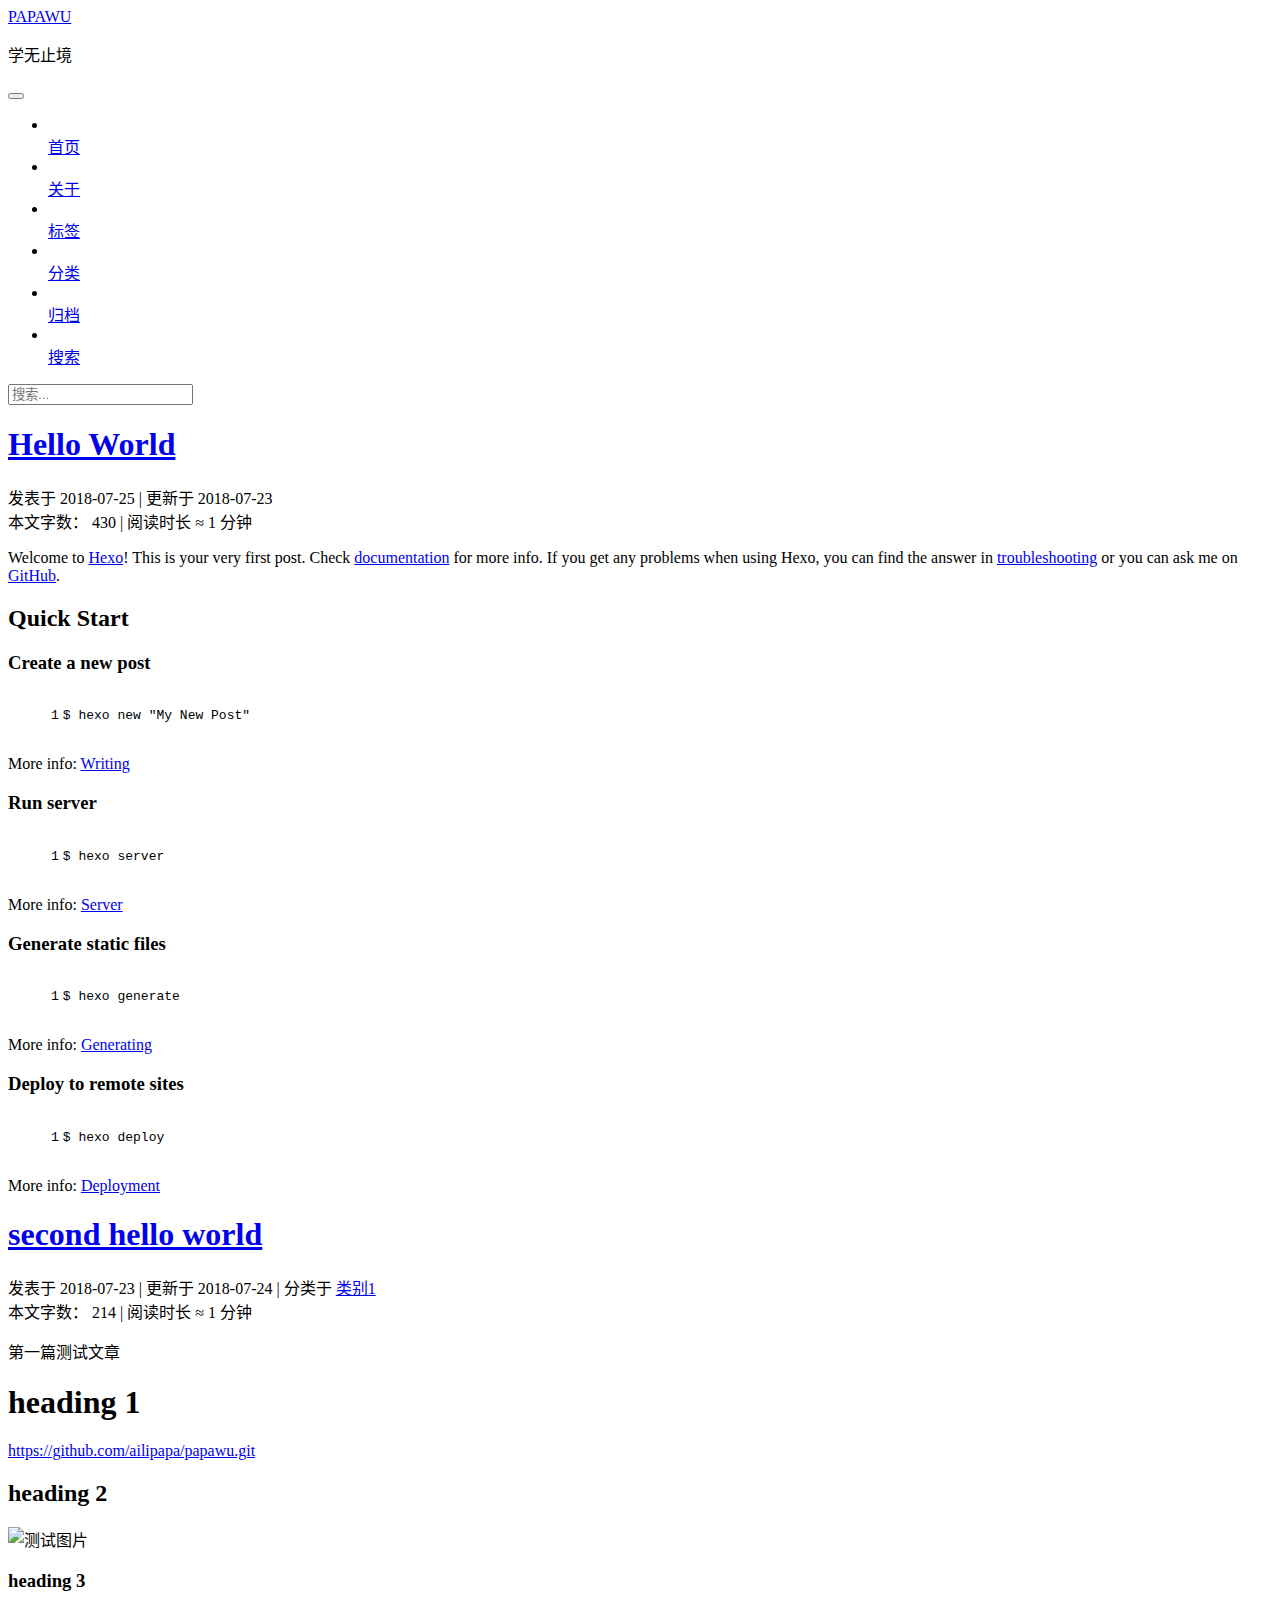
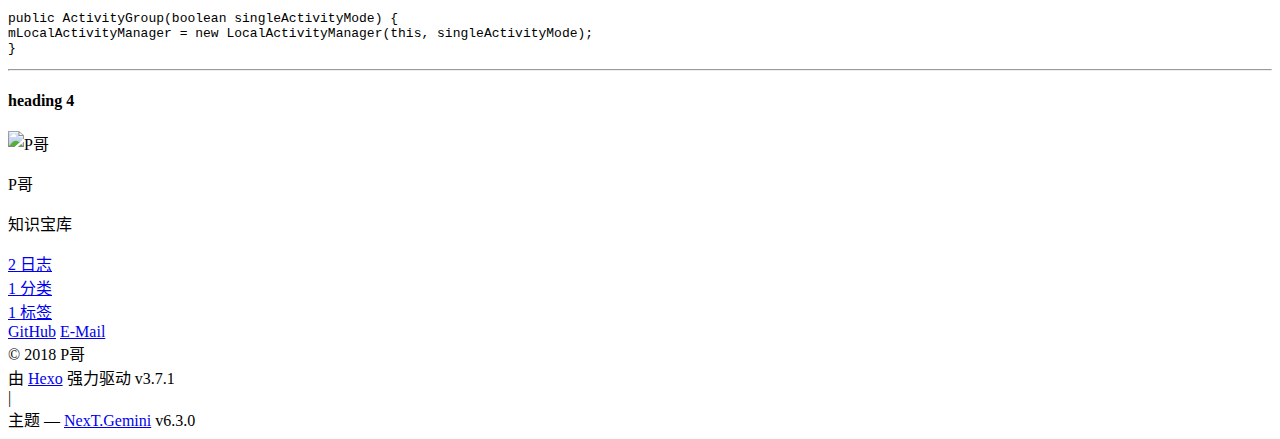
==== commit 70be3a7d: "Site updated: 2018-07-25 23:39:31" ====
--- a/index.html
+++ b/index.html
@@ -262,11 +262,42 @@
 
       
       
+        <li class="menu-item menu-item-search">
+          
+            <a href="javascript:;" class="popup-trigger">
+          
+            
+              <i class="menu-item-icon fa fa-search fa-fw"></i> <br />搜索</a>
+        </li>
+      
     </ul>
   
 
   
 
+  
+    <div class="site-search">
+      
+  <div class="popup search-popup local-search-popup">
+  <div class="local-search-header clearfix">
+    <span class="search-icon">
+      <i class="fa fa-search"></i>
+    </span>
+    <span class="popup-btn-close">
+      <i class="fa fa-times-circle"></i>
+    </span>
+    <div class="local-search-input-wrapper">
+      <input autocomplete="off"
+             placeholder="搜索..." spellcheck="false"
+             type="text" id="local-search-input">
+    </div>
+  </div>
+  <div id="local-search-result"></div>
+</div>
+
+
+
+    </div>
   
 </nav>
 
@@ -308,7 +339,7 @@
   
   
   <div class="post-block">
-    <link itemprop="mainEntityOfPage" href="https://github.com/ailipapa/papawu/papawu/2018/07/23/second-hello-world/">
+    <link itemprop="mainEntityOfPage" href="https://github.com/ailipapa/papawu/papawu/2018/07/25/hello-world/">
 
     <span hidden itemprop="author" itemscope itemtype="http://schema.org/Person">
       <meta itemprop="name" content="P哥">
@@ -327,8 +358,8 @@
         
           <h1 class="post-title" itemprop="name headline">
                 
-                <a class="post-title-link" href="/papawu/2018/07/23/second-hello-world/" itemprop="url">
-                  second hello world
+                <a class="post-title-link" href="/papawu/2018/07/25/hello-world/" itemprop="url">
+                  Hello World
                 </a>
               
             
@@ -354,7 +385,7 @@
                 
               
 
-              <time title="创建时间：2018-07-23 15:19:57" itemprop="dateCreated datePublished" datetime="2018-07-23T15:19:57+08:00">2018-07-23</time>
+              <time title="创建时间：2018-07-25 21:54:46" itemprop="dateCreated datePublished" datetime="2018-07-25T21:54:46+08:00">2018-07-25</time>
             
 
             
@@ -371,182 +402,50 @@
                 
                   <span class="post-meta-item-text">更新于</span>
                 
-                <time title="修改时间：2018-07-24 15:35:00" itemprop="dateModified" datetime="2018-07-24T15:35:00+08:00">2018-07-24</time>
+                <time title="修改时间：2018-07-23 09:47:04" itemprop="dateModified" datetime="2018-07-23T09:47:04+08:00">2018-07-23</time>
               
             
           </span>
 
           
-            <span class="post-category" >
-            
-              <span class="post-meta-divider">|</span>
-            
-              <span class="post-meta-item-icon">
-                <i class="fa fa-folder-o"></i>
-              </span>
-              
-                <span class="post-meta-item-text">分类于</span>
-              
-              
-                <span itemprop="about" itemscope itemtype="http://schema.org/Thing"><a href="/papawu/categories/类别1/" itemprop="url" rel="index"><span itemprop="name">类别1</span></a></span>
-
-                
-                
-              
-            </span>
-          
-
-          
-            
-          
-
-          
-          
-
-          
-
-          
-
-          
-
-        </div>
-      </header>
-    
-
-    
-    
-    
-    <div class="post-body" itemprop="articleBody">
-
-      
-      
-
-      
-        
-          
-            <p>第一篇测试文章</p>
-<h1 id="heading-1"><a href="#heading-1" class="headerlink" title="heading 1"></a>heading 1</h1><p><a href="https://github.com/ailipapa/papawu.git" title="代码仓库地址">https://github.com/ailipapa/papawu.git</a></p>
-<h2 id="heading-2"><a href="#heading-2" class="headerlink" title="heading 2"></a>heading 2</h2><p><img src="https://timgsa.baidu.com/timg?image&amp;quality=80&amp;size=b9999_10000&amp;sec=1532338436070&amp;di=0cb5a4625f339fc95e9ba56084349cb5&amp;imgtype=0&amp;src=http%3A%2F%2Fi-3.497.com%2F2017%2F1%2F26%2F9f2bcb9c-462d-4c24-b471-224b745e3a8b.jpg" alt="测试图片"></p>
-<h3 id="heading-3"><a href="#heading-3" class="headerlink" title="heading 3"></a>heading 3</h3><pre><code>public ActivityGroup(boolean singleActivityMode) {
-mLocalActivityManager = new LocalActivityManager(this, singleActivityMode);
-}
-</code></pre><hr>
-<h4 id="heading-4"><a href="#heading-4" class="headerlink" title="heading 4"></a>heading 4</h4>
-          
-        
-      
-    </div>
-
-    
-
-    
-    
-    
-
-    
-
-    
-
-    
-
-    <footer class="post-footer">
-      
-
-      
-
-      
-
-      
-      
-        <div class="post-eof"></div>
-      
-    </footer>
-  </div>
-  
-  
-  
-  </article>
-
-
-    
-      
-
-  
-
-  
-  
-  
-
-  
-
-  <article class="post post-type-normal" itemscope itemtype="http://schema.org/Article">
-  
-  
-  
-  <div class="post-block">
-    <link itemprop="mainEntityOfPage" href="https://github.com/ailipapa/papawu/papawu/2018/07/23/hello-world/">
-
-    <span hidden itemprop="author" itemscope itemtype="http://schema.org/Person">
-      <meta itemprop="name" content="P哥">
-      <meta itemprop="description" content="知识宝库">
-      <meta itemprop="image" content="/papawu/images/avatar.jpg">
-    </span>
-
-    <span hidden itemprop="publisher" itemscope itemtype="http://schema.org/Organization">
-      <meta itemprop="name" content="PAPAWU">
-    </span>
-
-    
-      <header class="post-header">
-
-        
-        
-          <h1 class="post-title" itemprop="name headline">
-                
-                <a class="post-title-link" href="/papawu/2018/07/23/hello-world/" itemprop="url">
-                  Hello World
-                </a>
-              
-            
-          </h1>
-        
-
-        <div class="post-meta">
-          <span class="post-time">
-
-            
-            
-            
-
-            
-              <span class="post-meta-item-icon">
-                <i class="fa fa-calendar-o"></i>
-              </span>
-              
-                <span class="post-meta-item-text">发表于</span>
-              
-
-              
-                
-              
-
-              <time title="创建时间：2018-07-23 09:47:04" itemprop="dateCreated datePublished" datetime="2018-07-23T09:47:04+08:00">2018-07-23</time>
-            
-
-            
-          </span>
-
-          
-
-          
-            
-          
-
-          
-          
-
-          
-
+
+          
+            
+          
+
+          
+          
+
+          
+
+          
+            <div class="post-symbolscount">
+              
+
+              
+                <span class="post-meta-item-icon">
+                  <i class="fa fa-file-word-o"></i>
+                </span>
+                
+                  <span class="post-meta-item-text">本文字数：</span>
+                
+                <span title="本文字数">430</span>
+              
+
+              
+                <span class="post-meta-divider">|</span>
+              
+
+              
+                <span class="post-meta-item-icon">
+                  <i class="fa fa-clock-o"></i>
+                </span>
+                
+                  <span class="post-meta-item-text">阅读时长 &asymp;</span>
+                
+                <span title="阅读时长">1 分钟</span>
+              
+            </div>
           
 
           
@@ -576,6 +475,210 @@
 <h3 id="Deploy-to-remote-sites"><a href="#Deploy-to-remote-sites" class="headerlink" title="Deploy to remote sites"></a>Deploy to remote sites</h3><figure class="highlight bash"><table><tr><td class="gutter"><pre><span class="line">1</span><br></pre></td><td class="code"><pre><span class="line">$ hexo deploy</span><br></pre></td></tr></table></figure>
 <p>More info: <a href="https://hexo.io/docs/deployment.html" target="_blank" rel="noopener">Deployment</a></p>
 
+          
+        
+      
+    </div>
+
+    
+
+    
+    
+    
+
+    
+
+    
+
+    
+
+    <footer class="post-footer">
+      
+
+      
+
+      
+
+      
+      
+        <div class="post-eof"></div>
+      
+    </footer>
+  </div>
+  
+  
+  
+  </article>
+
+
+    
+      
+
+  
+
+  
+  
+  
+
+  
+
+  <article class="post post-type-normal" itemscope itemtype="http://schema.org/Article">
+  
+  
+  
+  <div class="post-block">
+    <link itemprop="mainEntityOfPage" href="https://github.com/ailipapa/papawu/papawu/2018/07/23/second-hello-world/">
+
+    <span hidden itemprop="author" itemscope itemtype="http://schema.org/Person">
+      <meta itemprop="name" content="P哥">
+      <meta itemprop="description" content="知识宝库">
+      <meta itemprop="image" content="/papawu/images/avatar.jpg">
+    </span>
+
+    <span hidden itemprop="publisher" itemscope itemtype="http://schema.org/Organization">
+      <meta itemprop="name" content="PAPAWU">
+    </span>
+
+    
+      <header class="post-header">
+
+        
+        
+          <h1 class="post-title" itemprop="name headline">
+                
+                <a class="post-title-link" href="/papawu/2018/07/23/second-hello-world/" itemprop="url">
+                  second hello world
+                </a>
+              
+            
+          </h1>
+        
+
+        <div class="post-meta">
+          <span class="post-time">
+
+            
+            
+            
+
+            
+              <span class="post-meta-item-icon">
+                <i class="fa fa-calendar-o"></i>
+              </span>
+              
+                <span class="post-meta-item-text">发表于</span>
+              
+
+              
+                
+              
+
+              <time title="创建时间：2018-07-23 15:19:57" itemprop="dateCreated datePublished" datetime="2018-07-23T15:19:57+08:00">2018-07-23</time>
+            
+
+            
+              
+
+              
+                
+                <span class="post-meta-divider">|</span>
+                
+
+                <span class="post-meta-item-icon">
+                  <i class="fa fa-calendar-check-o"></i>
+                </span>
+                
+                  <span class="post-meta-item-text">更新于</span>
+                
+                <time title="修改时间：2018-07-24 15:35:00" itemprop="dateModified" datetime="2018-07-24T15:35:00+08:00">2018-07-24</time>
+              
+            
+          </span>
+
+          
+            <span class="post-category" >
+            
+              <span class="post-meta-divider">|</span>
+            
+              <span class="post-meta-item-icon">
+                <i class="fa fa-folder-o"></i>
+              </span>
+              
+                <span class="post-meta-item-text">分类于</span>
+              
+              
+                <span itemprop="about" itemscope itemtype="http://schema.org/Thing"><a href="/papawu/categories/类别1/" itemprop="url" rel="index"><span itemprop="name">类别1</span></a></span>
+
+                
+                
+              
+            </span>
+          
+
+          
+            
+          
+
+          
+          
+
+          
+
+          
+            <div class="post-symbolscount">
+              
+
+              
+                <span class="post-meta-item-icon">
+                  <i class="fa fa-file-word-o"></i>
+                </span>
+                
+                  <span class="post-meta-item-text">本文字数：</span>
+                
+                <span title="本文字数">214</span>
+              
+
+              
+                <span class="post-meta-divider">|</span>
+              
+
+              
+                <span class="post-meta-item-icon">
+                  <i class="fa fa-clock-o"></i>
+                </span>
+                
+                  <span class="post-meta-item-text">阅读时长 &asymp;</span>
+                
+                <span title="阅读时长">1 分钟</span>
+              
+            </div>
+          
+
+          
+
+        </div>
+      </header>
+    
+
+    
+    
+    
+    <div class="post-body" itemprop="articleBody">
+
+      
+      
+
+      
+        
+          
+            <p>第一篇测试文章</p>
+<h1 id="heading-1"><a href="#heading-1" class="headerlink" title="heading 1"></a>heading 1</h1><p><a href="https://github.com/ailipapa/papawu.git" title="代码仓库地址">https://github.com/ailipapa/papawu.git</a></p>
+<h2 id="heading-2"><a href="#heading-2" class="headerlink" title="heading 2"></a>heading 2</h2><p><img src="https://timgsa.baidu.com/timg?image&amp;quality=80&amp;size=b9999_10000&amp;sec=1532338436070&amp;di=0cb5a4625f339fc95e9ba56084349cb5&amp;imgtype=0&amp;src=http%3A%2F%2Fi-3.497.com%2F2017%2F1%2F26%2F9f2bcb9c-462d-4c24-b471-224b745e3a8b.jpg" alt="测试图片"></p>
+<h3 id="heading-3"><a href="#heading-3" class="headerlink" title="heading 3"></a>heading 3</h3><pre><code>public ActivityGroup(boolean singleActivityMode) {
+mLocalActivityManager = new LocalActivityManager(this, singleActivityMode);
+}
+</code></pre><hr>
+<h4 id="heading-4"><a href="#heading-4" class="headerlink" title="heading 4"></a>heading 4</h4>
           
         
       
@@ -892,6 +995,326 @@
 
   
 
+  <script type="text/javascript">
+    // Popup Window;
+    var isfetched = false;
+    var isXml = true;
+    // Search DB path;
+    var search_path = "search.xml";
+    if (search_path.length === 0) {
+      search_path = "search.xml";
+    } else if (/json$/i.test(search_path)) {
+      isXml = false;
+    }
+    var path = "/papawu/" + search_path;
+    // monitor main search box;
+
+    var onPopupClose = function (e) {
+      $('.popup').hide();
+      $('#local-search-input').val('');
+      $('.search-result-list').remove();
+      $('#no-result').remove();
+      $(".local-search-pop-overlay").remove();
+      $('body').css('overflow', '');
+    }
+
+    function proceedsearch() {
+      $("body")
+        .append('<div class="search-popup-overlay local-search-pop-overlay"></div>')
+        .css('overflow', 'hidden');
+      $('.search-popup-overlay').click(onPopupClose);
+      $('.popup').toggle();
+      var $localSearchInput = $('#local-search-input');
+      $localSearchInput.attr("autocapitalize", "none");
+      $localSearchInput.attr("autocorrect", "off");
+      $localSearchInput.focus();
+    }
+
+    // search function;
+    var searchFunc = function(path, search_id, content_id) {
+      'use strict';
+
+      // start loading animation
+      $("body")
+        .append('<div class="search-popup-overlay local-search-pop-overlay">' +
+          '<div id="search-loading-icon">' +
+          '<i class="fa fa-spinner fa-pulse fa-5x fa-fw"></i>' +
+          '</div>' +
+          '</div>')
+        .css('overflow', 'hidden');
+      $("#search-loading-icon").css('margin', '20% auto 0 auto').css('text-align', 'center');
+
+      
+
+      $.ajax({
+        url: path,
+        dataType: isXml ? "xml" : "json",
+        async: true,
+        success: function(res) {
+          // get the contents from search data
+          isfetched = true;
+          $('.popup').detach().appendTo('.header-inner');
+          var datas = isXml ? $("entry", res).map(function() {
+            return {
+              title: $("title", this).text(),
+              content: $("content",this).text(),
+              url: $("url" , this).text()
+            };
+          }).get() : res;
+          var input = document.getElementById(search_id);
+          var resultContent = document.getElementById(content_id);
+          var inputEventFunction = function() {
+            var searchText = input.value.trim().toLowerCase();
+            var keywords = searchText.split(/[\s\-]+/);
+            if (keywords.length > 1) {
+              keywords.push(searchText);
+            }
+            var resultItems = [];
+            if (searchText.length > 0) {
+              // perform local searching
+              datas.forEach(function(data) {
+                var isMatch = false;
+                var hitCount = 0;
+                var searchTextCount = 0;
+                var title = data.title.trim();
+                var titleInLowerCase = title.toLowerCase();
+                var content = data.content.trim().replace(/<[^>]+>/g,"");
+                
+                var contentInLowerCase = content.toLowerCase();
+                var articleUrl = decodeURIComponent(data.url);
+                var indexOfTitle = [];
+                var indexOfContent = [];
+                // only match articles with not empty titles
+                if(title != '') {
+                  keywords.forEach(function(keyword) {
+                    function getIndexByWord(word, text, caseSensitive) {
+                      var wordLen = word.length;
+                      if (wordLen === 0) {
+                        return [];
+                      }
+                      var startPosition = 0, position = [], index = [];
+                      if (!caseSensitive) {
+                        text = text.toLowerCase();
+                        word = word.toLowerCase();
+                      }
+                      while ((position = text.indexOf(word, startPosition)) > -1) {
+                        index.push({position: position, word: word});
+                        startPosition = position + wordLen;
+                      }
+                      return index;
+                    }
+
+                    indexOfTitle = indexOfTitle.concat(getIndexByWord(keyword, titleInLowerCase, false));
+                    indexOfContent = indexOfContent.concat(getIndexByWord(keyword, contentInLowerCase, false));
+                  });
+                  if (indexOfTitle.length > 0 || indexOfContent.length > 0) {
+                    isMatch = true;
+                    hitCount = indexOfTitle.length + indexOfContent.length;
+                  }
+                }
+
+                // show search results
+
+                if (isMatch) {
+                  // sort index by position of keyword
+
+                  [indexOfTitle, indexOfContent].forEach(function (index) {
+                    index.sort(function (itemLeft, itemRight) {
+                      if (itemRight.position !== itemLeft.position) {
+                        return itemRight.position - itemLeft.position;
+                      } else {
+                        return itemLeft.word.length - itemRight.word.length;
+                      }
+                    });
+                  });
+
+                  // merge hits into slices
+
+                  function mergeIntoSlice(text, start, end, index) {
+                    var item = index[index.length - 1];
+                    var position = item.position;
+                    var word = item.word;
+                    var hits = [];
+                    var searchTextCountInSlice = 0;
+                    while (position + word.length <= end && index.length != 0) {
+                      if (word === searchText) {
+                        searchTextCountInSlice++;
+                      }
+                      hits.push({position: position, length: word.length});
+                      var wordEnd = position + word.length;
+
+                      // move to next position of hit
+
+                      index.pop();
+                      while (index.length != 0) {
+                        item = index[index.length - 1];
+                        position = item.position;
+                        word = item.word;
+                        if (wordEnd > position) {
+                          index.pop();
+                        } else {
+                          break;
+                        }
+                      }
+                    }
+                    searchTextCount += searchTextCountInSlice;
+                    return {
+                      hits: hits,
+                      start: start,
+                      end: end,
+                      searchTextCount: searchTextCountInSlice
+                    };
+                  }
+
+                  var slicesOfTitle = [];
+                  if (indexOfTitle.length != 0) {
+                    slicesOfTitle.push(mergeIntoSlice(title, 0, title.length, indexOfTitle));
+                  }
+
+                  var slicesOfContent = [];
+                  while (indexOfContent.length != 0) {
+                    var item = indexOfContent[indexOfContent.length - 1];
+                    var position = item.position;
+                    var word = item.word;
+                    // cut out 100 characters
+                    var start = position - 20;
+                    var end = position + 80;
+                    if(start < 0){
+                      start = 0;
+                    }
+                    if (end < position + word.length) {
+                      end = position + word.length;
+                    }
+                    if(end > content.length){
+                      end = content.length;
+                    }
+                    slicesOfContent.push(mergeIntoSlice(content, start, end, indexOfContent));
+                  }
+
+                  // sort slices in content by search text's count and hits' count
+
+                  slicesOfContent.sort(function (sliceLeft, sliceRight) {
+                    if (sliceLeft.searchTextCount !== sliceRight.searchTextCount) {
+                      return sliceRight.searchTextCount - sliceLeft.searchTextCount;
+                    } else if (sliceLeft.hits.length !== sliceRight.hits.length) {
+                      return sliceRight.hits.length - sliceLeft.hits.length;
+                    } else {
+                      return sliceLeft.start - sliceRight.start;
+                    }
+                  });
+
+                  // select top N slices in content
+
+                  var upperBound = parseInt('1');
+                  if (upperBound >= 0) {
+                    slicesOfContent = slicesOfContent.slice(0, upperBound);
+                  }
+
+                  // highlight title and content
+
+                  function highlightKeyword(text, slice) {
+                    var result = '';
+                    var prevEnd = slice.start;
+                    slice.hits.forEach(function (hit) {
+                      result += text.substring(prevEnd, hit.position);
+                      var end = hit.position + hit.length;
+                      result += '<b class="search-keyword">' + text.substring(hit.position, end) + '</b>';
+                      prevEnd = end;
+                    });
+                    result += text.substring(prevEnd, slice.end);
+                    return result;
+                  }
+
+                  var resultItem = '';
+
+                  if (slicesOfTitle.length != 0) {
+                    resultItem += "<li><a href='" + articleUrl + "' class='search-result-title'>" + highlightKeyword(title, slicesOfTitle[0]) + "</a>";
+                  } else {
+                    resultItem += "<li><a href='" + articleUrl + "' class='search-result-title'>" + title + "</a>";
+                  }
+
+                  slicesOfContent.forEach(function (slice) {
+                    resultItem += "<a href='" + articleUrl + "'>" +
+                      "<p class=\"search-result\">" + highlightKeyword(content, slice) +
+                      "...</p>" + "</a>";
+                  });
+
+                  resultItem += "</li>";
+                  resultItems.push({
+                    item: resultItem,
+                    searchTextCount: searchTextCount,
+                    hitCount: hitCount,
+                    id: resultItems.length
+                  });
+                }
+              })
+            };
+            if (keywords.length === 1 && keywords[0] === "") {
+              resultContent.innerHTML = '<div id="no-result"><i class="fa fa-search fa-5x" /></div>'
+            } else if (resultItems.length === 0) {
+              resultContent.innerHTML = '<div id="no-result"><i class="fa fa-frown-o fa-5x" /></div>'
+            } else {
+              resultItems.sort(function (resultLeft, resultRight) {
+                if (resultLeft.searchTextCount !== resultRight.searchTextCount) {
+                  return resultRight.searchTextCount - resultLeft.searchTextCount;
+                } else if (resultLeft.hitCount !== resultRight.hitCount) {
+                  return resultRight.hitCount - resultLeft.hitCount;
+                } else {
+                  return resultRight.id - resultLeft.id;
+                }
+              });
+              var searchResultList = '<ul class=\"search-result-list\">';
+              resultItems.forEach(function (result) {
+                searchResultList += result.item;
+              })
+              searchResultList += "</ul>";
+              resultContent.innerHTML = searchResultList;
+            }
+          }
+
+          if ('auto' === 'auto') {
+            input.addEventListener('input', inputEventFunction);
+          } else {
+            $('.search-icon').click(inputEventFunction);
+            input.addEventListener('keypress', function (event) {
+              if (event.keyCode === 13) {
+                inputEventFunction();
+              }
+            });
+          }
+
+          // remove loading animation
+          $(".local-search-pop-overlay").remove();
+          $('body').css('overflow', '');
+
+          proceedsearch();
+        }
+      });
+    }
+
+    // handle and trigger popup window;
+    $('.popup-trigger').click(function(e) {
+      e.stopPropagation();
+      if (isfetched === false) {
+        searchFunc(path, 'local-search-input', 'local-search-result');
+      } else {
+        proceedsearch();
+      };
+    });
+
+    $('.popup-btn-close').click(onPopupClose);
+    $('.popup').click(function(e){
+      e.stopPropagation();
+    });
+    $(document).on('keyup', function (event) {
+      var shouldDismissSearchPopup = event.which === 27 &&
+        $('.search-popup').is(':visible');
+      if (shouldDismissSearchPopup) {
+        onPopupClose();
+      }
+    });
+  </script>
+
 
 
 
